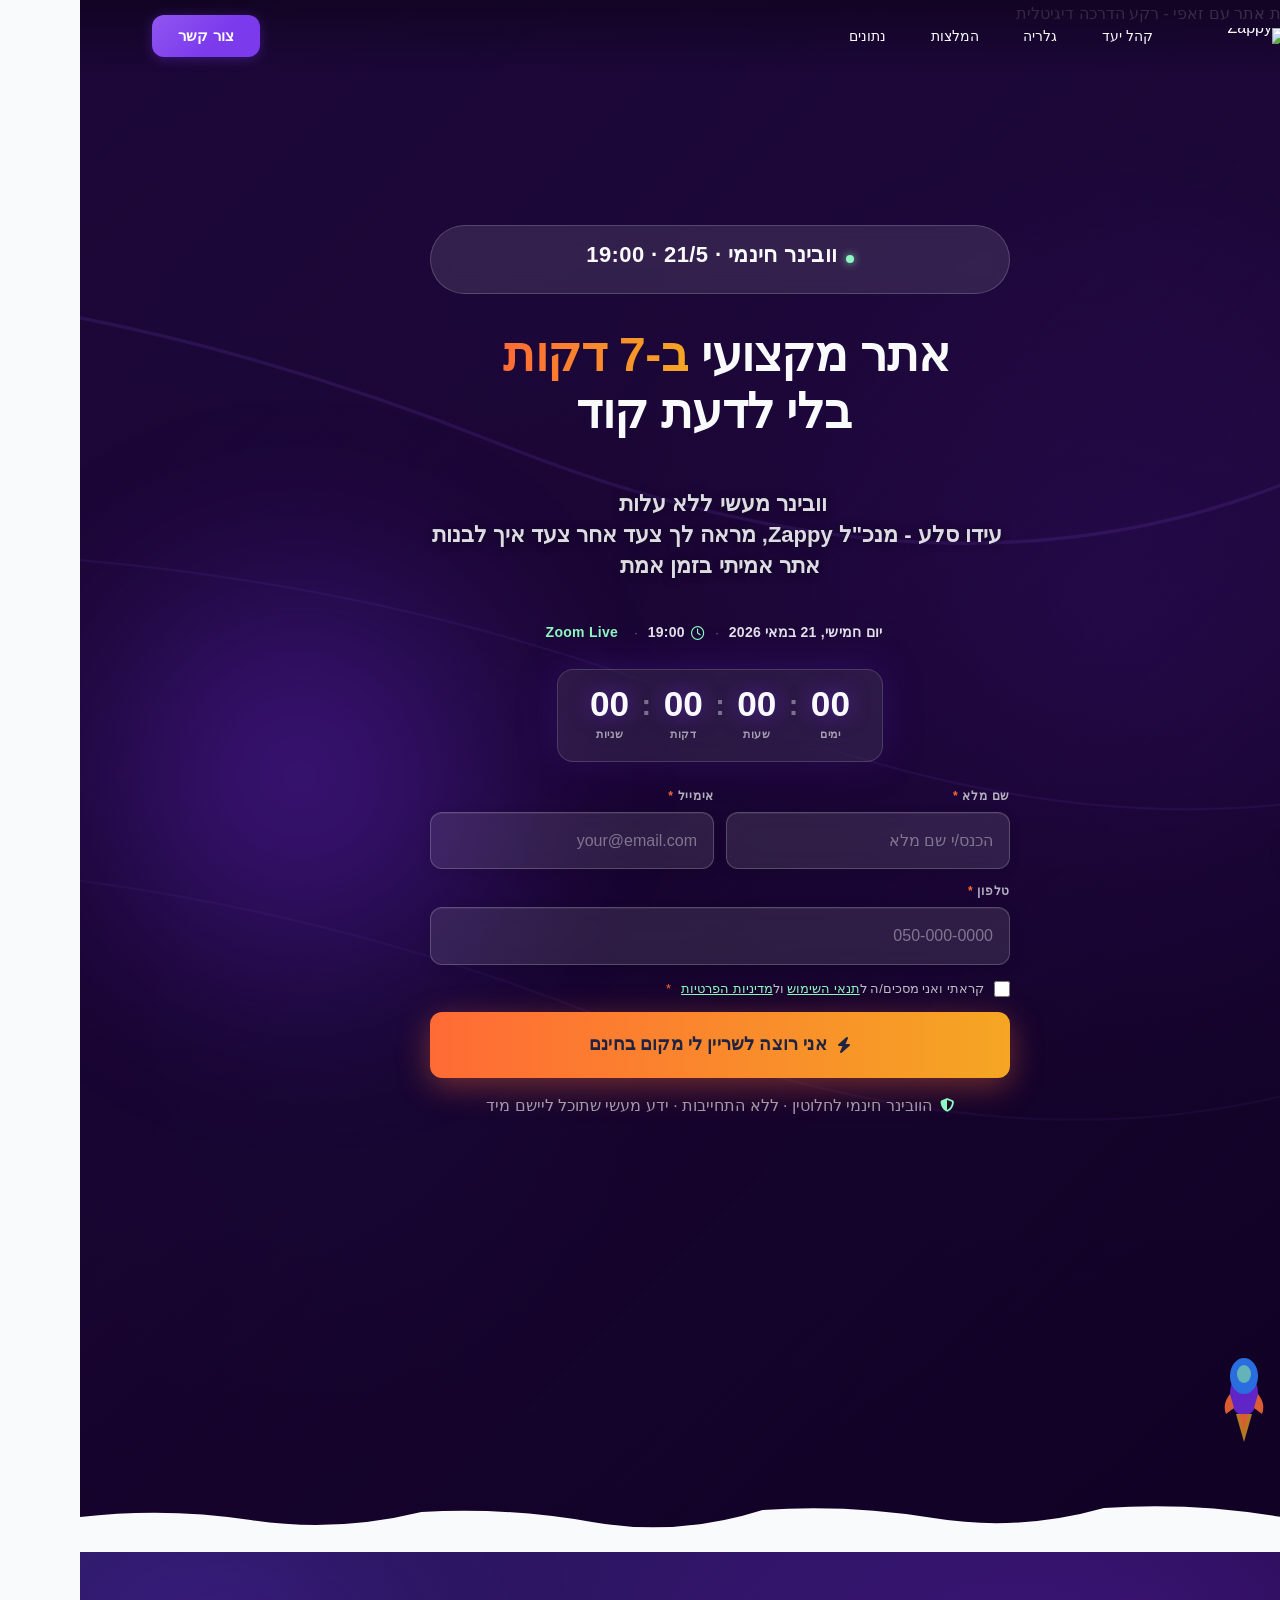
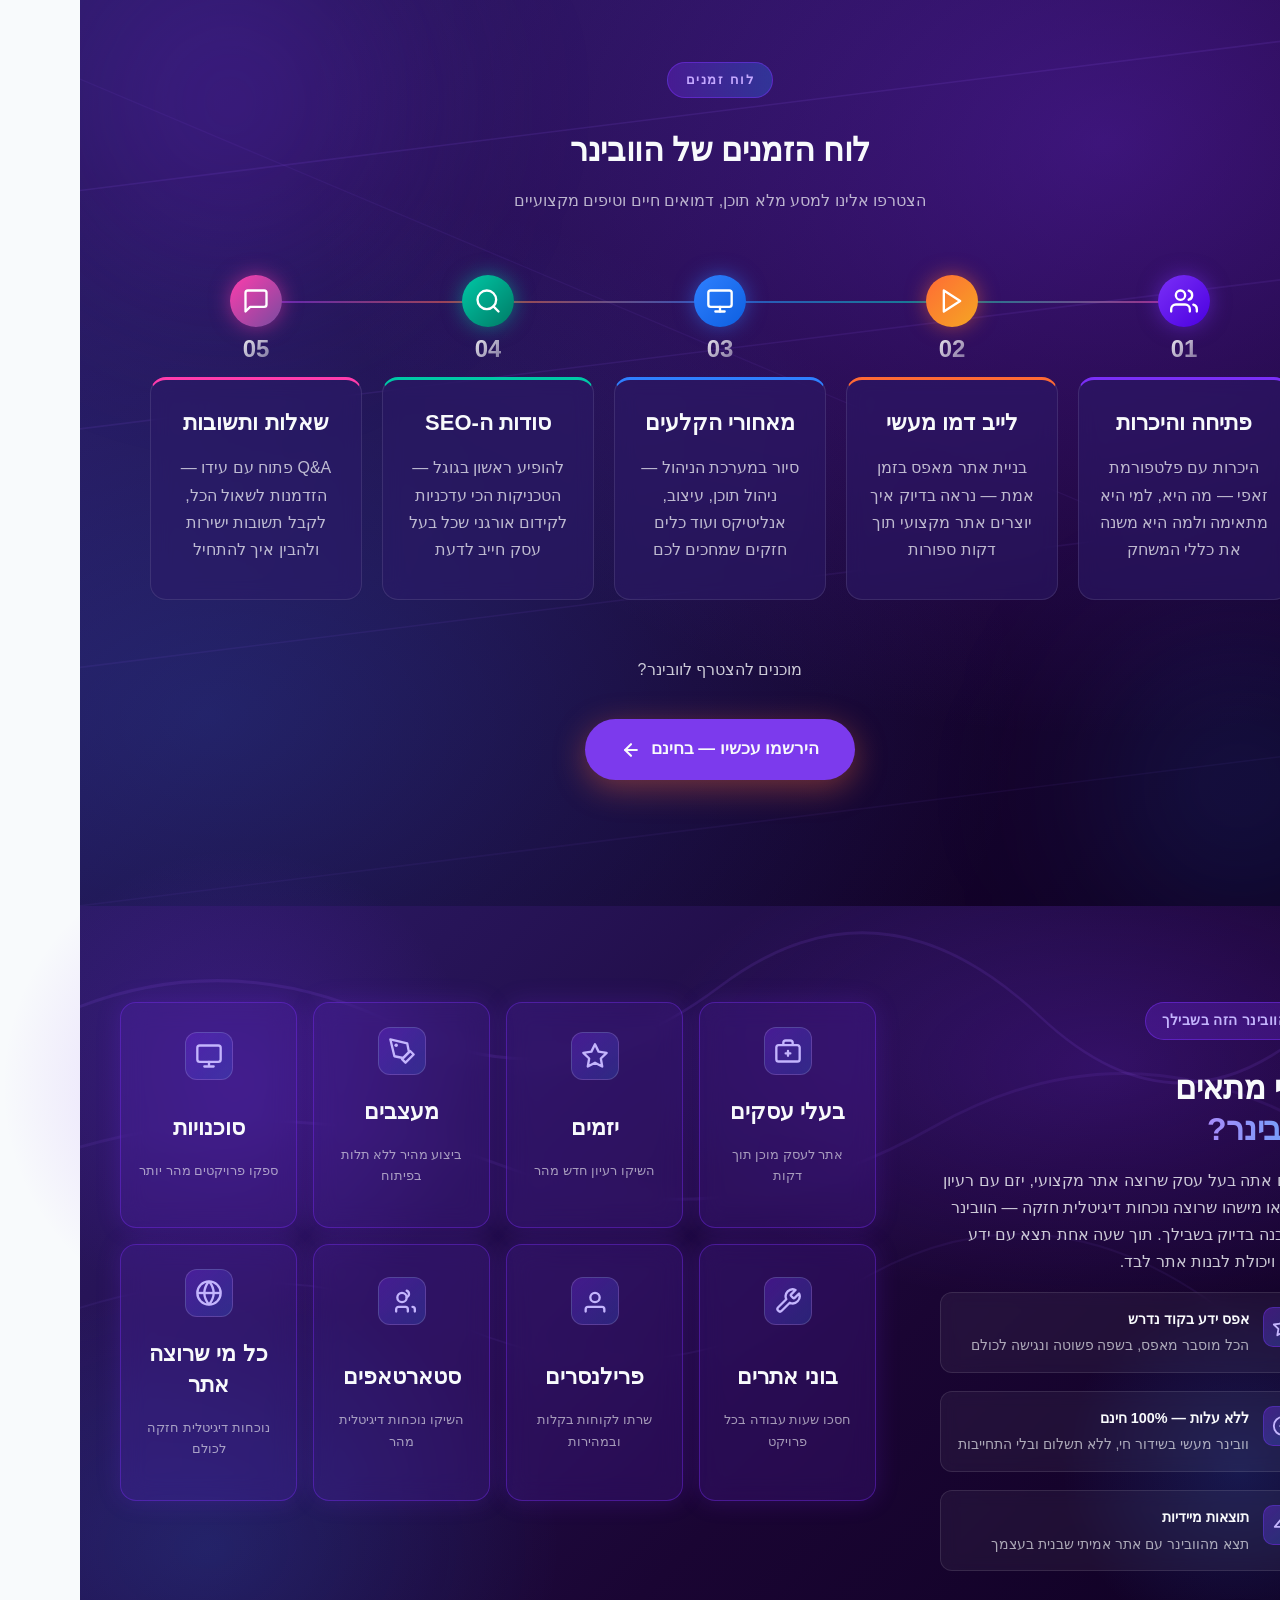
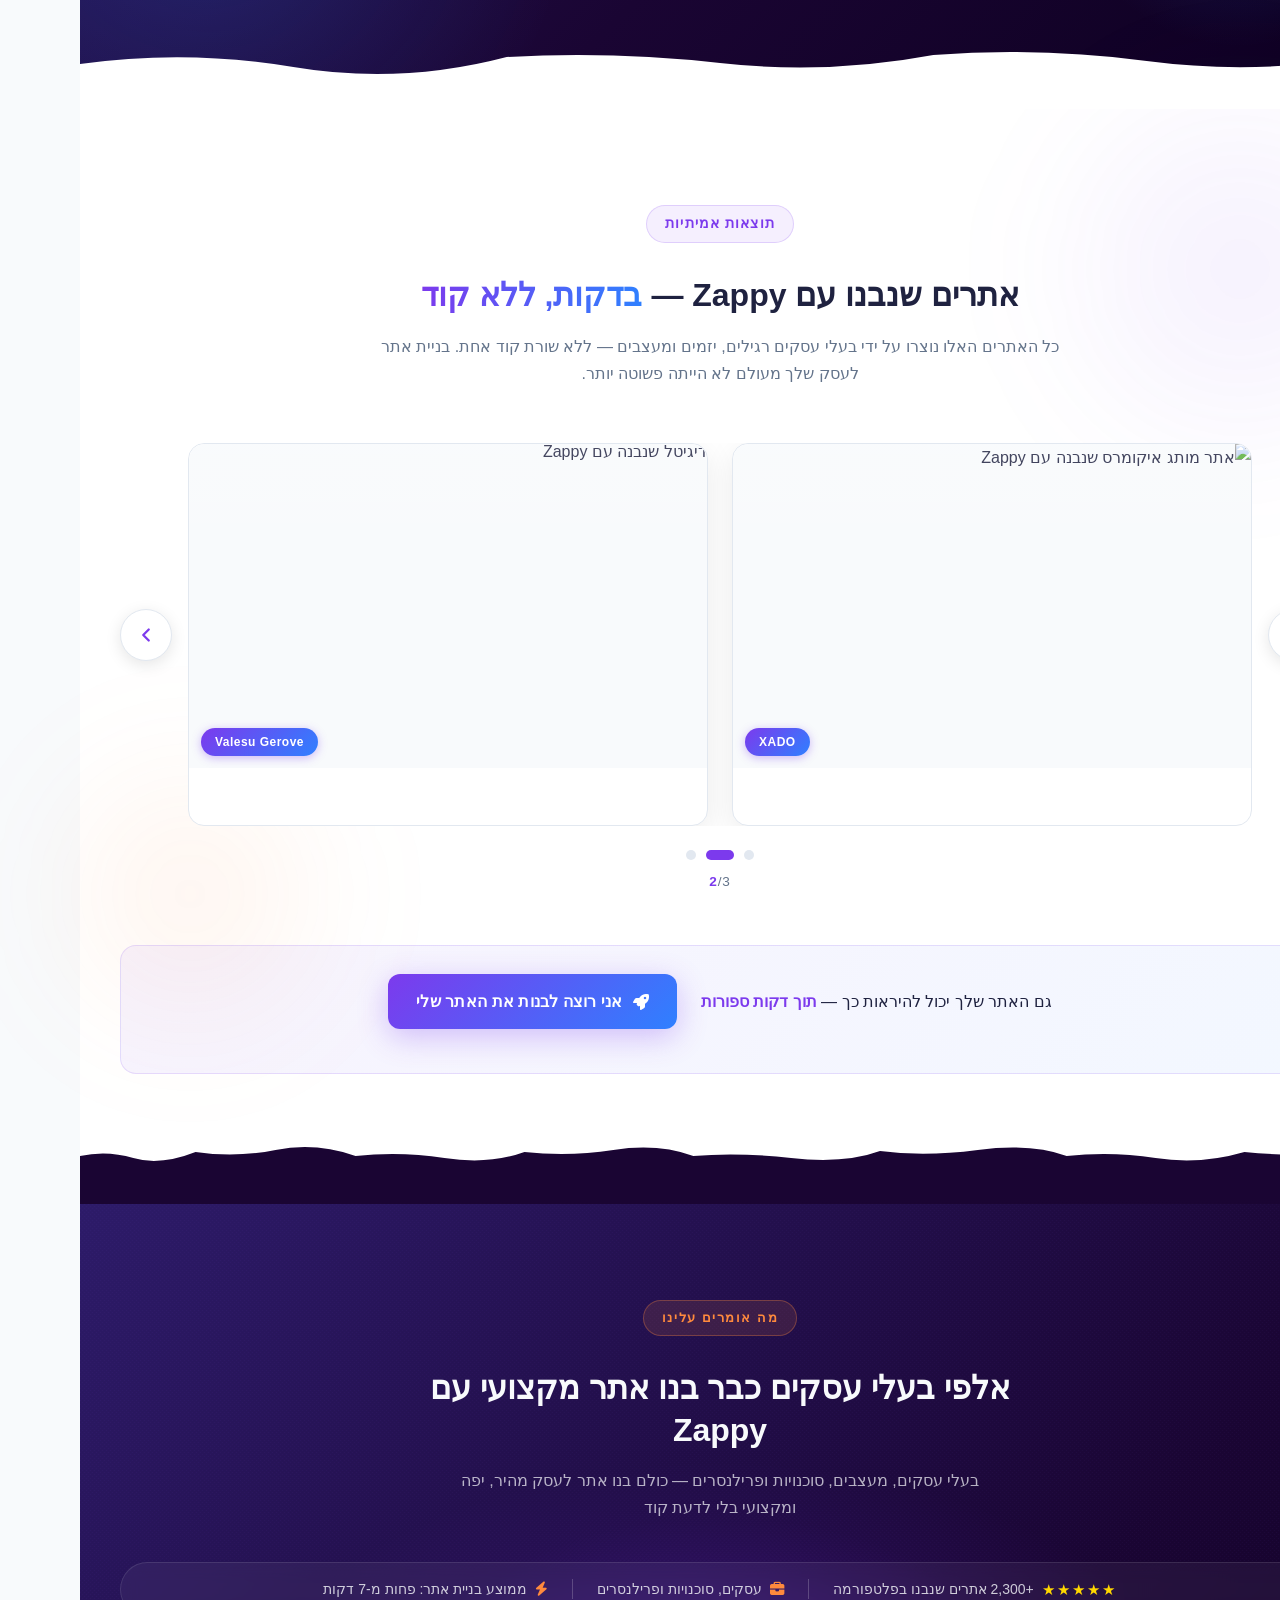
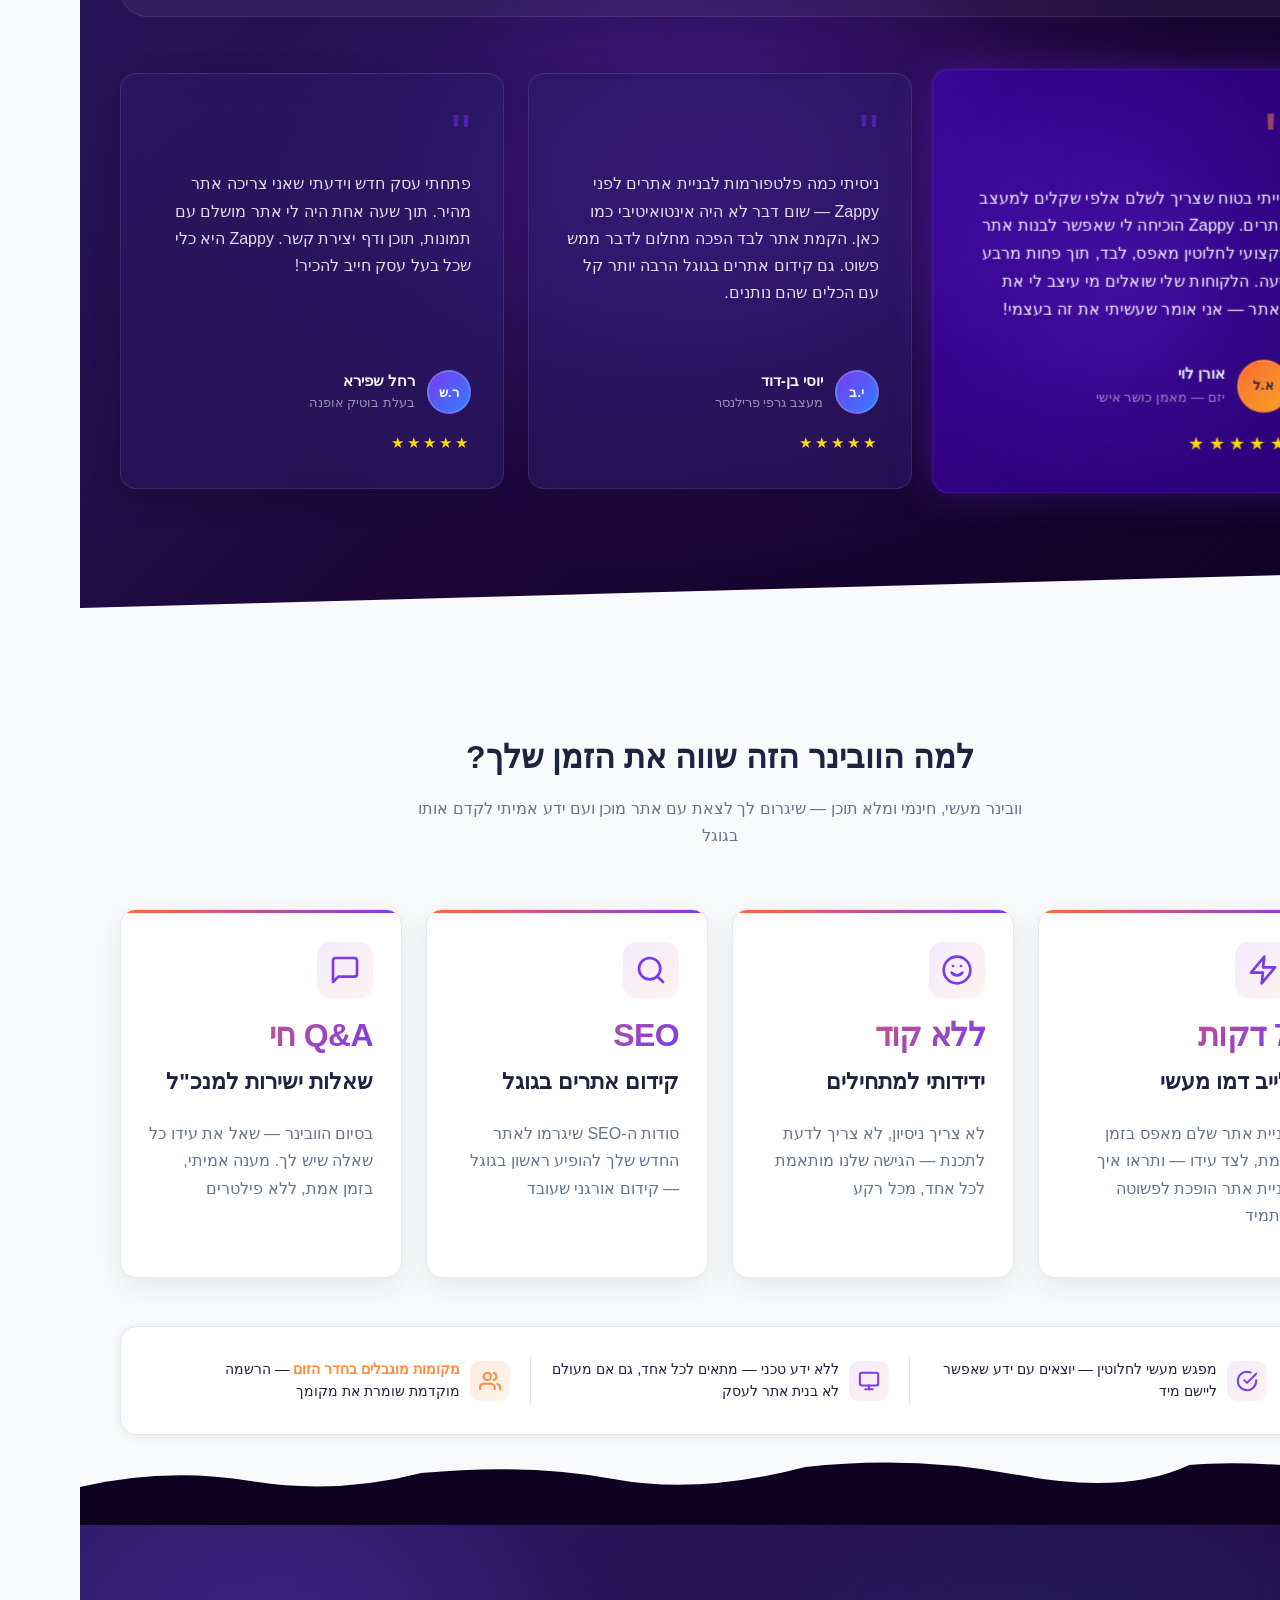
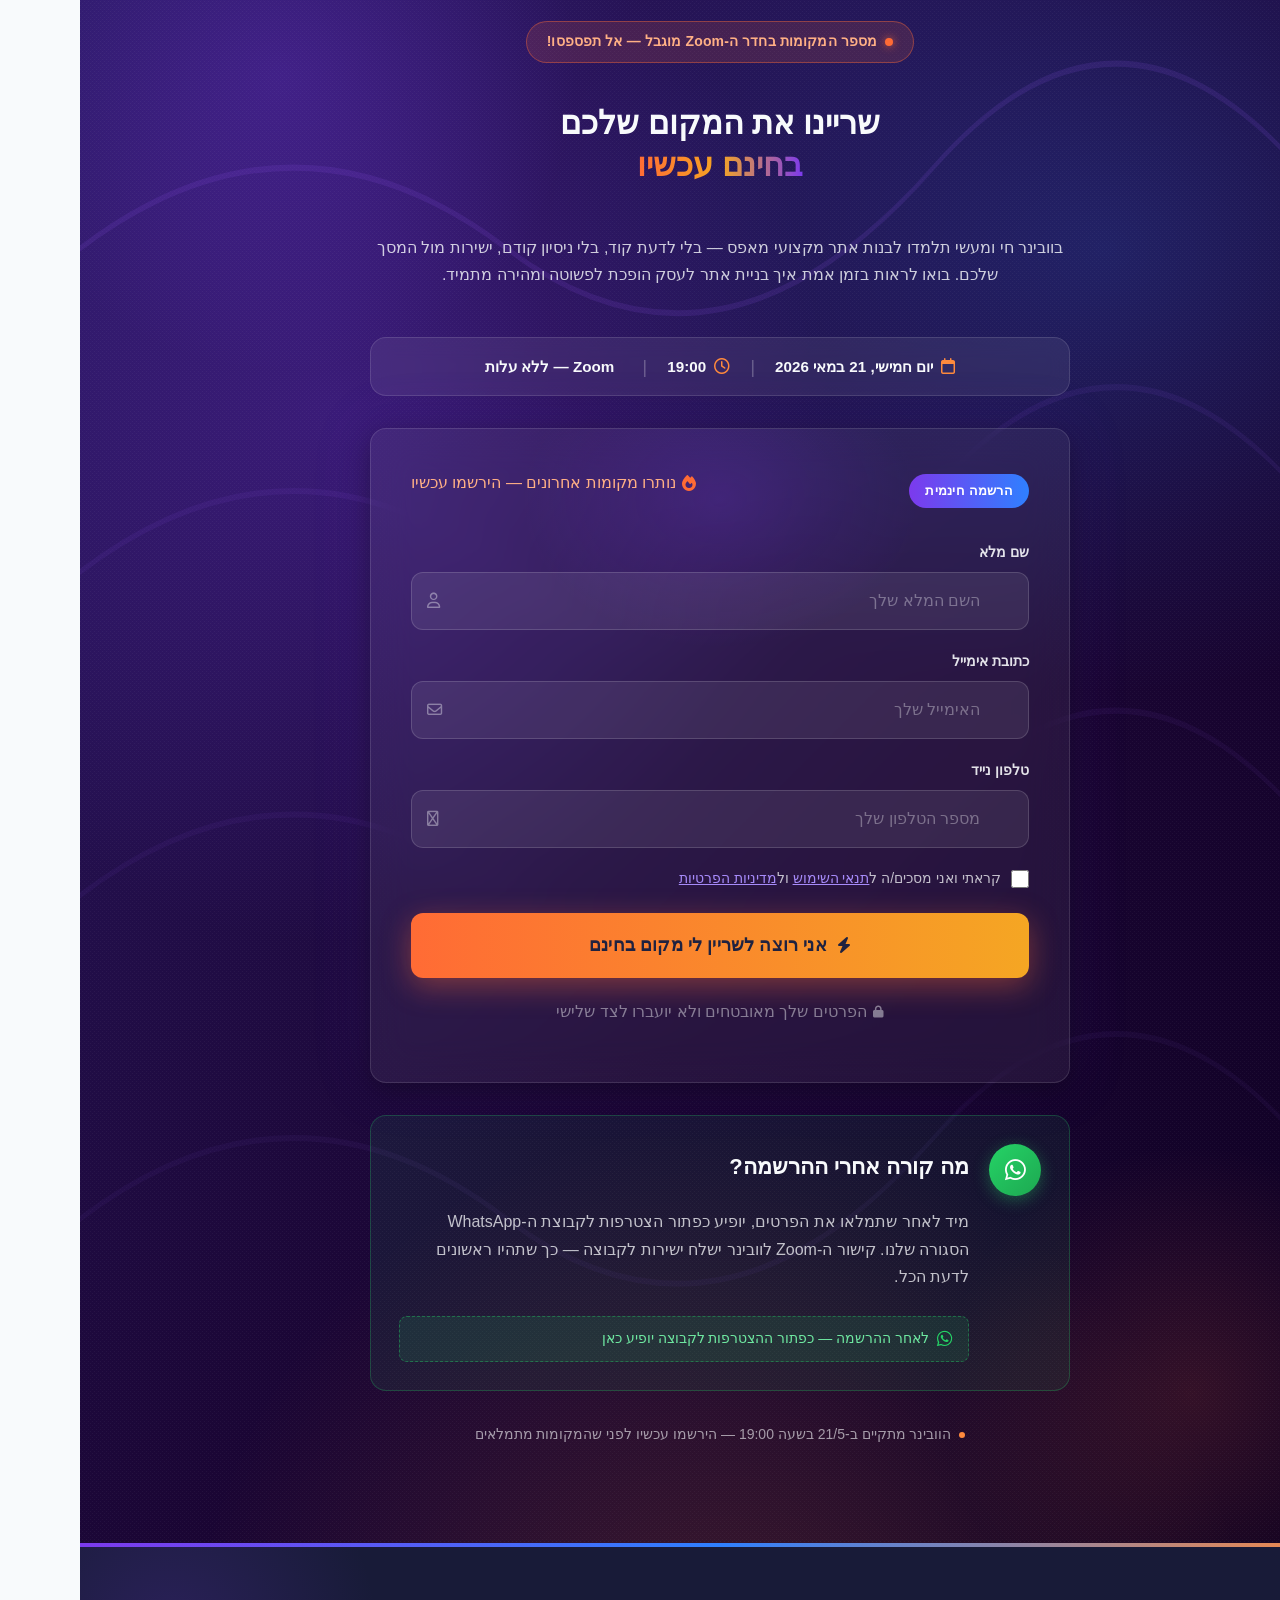
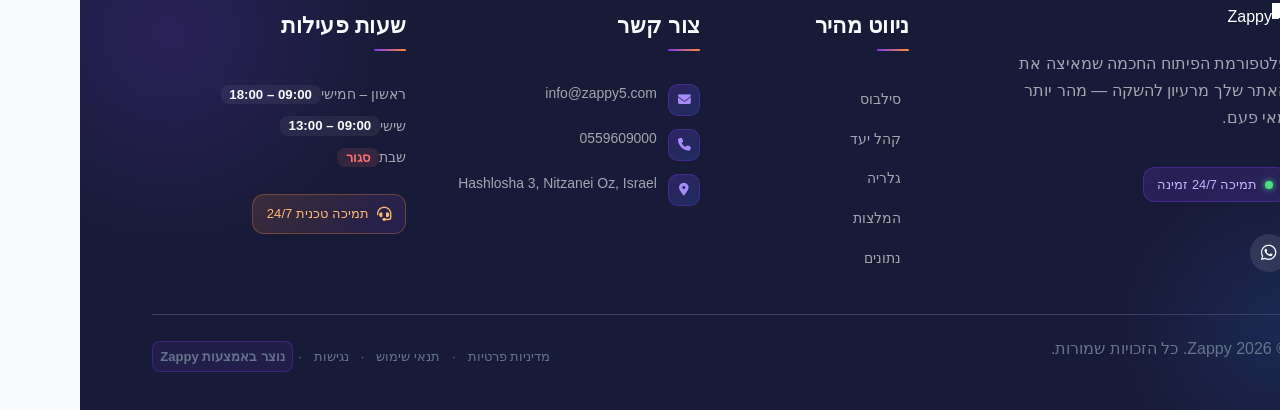
==== index.html @ 2000e66c "Background sync: Progressive GitHub Sync" ====
<!DOCTYPE html>
<html lang="he" dir="rtl">
<head>
    <meta charset="UTF-8">
    <meta name="viewport" content="width=device-width, initial-scale=1.0">
    <meta name="robots" content="index, follow">
    <title>בניית אתר — Zappy</title>
    <meta name="description" content="Zappy (zappy5.com) is an innovative website-building platform led by CEO Ido, who will host a free live webinar on May 21st at 19:00. The brand is energetic, co">
    <meta name="keywords" content="בניית אתר, אתר לעסק, הקמת אתר לבד, קידום אתרים בגוגל, יצרת אתר">
    
    <!-- Favicons -->
    <link rel="icon" type="image/x-icon" href="/assets/favicon.ico">
    <link rel="icon" type="image/png" sizes="16x16" href="/assets/favicon-16x16.png">
    <link rel="icon" type="image/png" sizes="32x32" href="/assets/favicon-32x32.png">
    <link rel="icon" type="image/png" sizes="48x48" href="/assets/favicon-48x48.png">
    <link rel="icon" type="image/png" sizes="192x192" href="/assets/favicon-192x192.png">
    <link rel="icon" type="image/png" sizes="512x512" href="/assets/favicon-512x512.png">
    <link rel="apple-touch-icon" href="/assets/apple-touch-icon.png">
    <!-- Zappy Analytics -->
<script>
(function() {
  'use strict';
  
  // Configuration
  var config = {
    websiteId: '73a7eb59-eac3-43b3-b8a7-0695184a2c8d',
    apiUrl: 'https://api.zappy5.com/api/analytics/track',
    sessionDuration: 30 * 60 * 1000, // 30 minutes
    visitorDuration: 30 * 24 * 60 * 60 * 1000, // 30 days
    trackPageViews: true,
    trackClicks: true,
    trackFormSubmissions: true
  };
  
  // Generate or retrieve persistent visitor ID (30 days)
  function getVisitorId() {
    var visitorKey = 'zappy_visitor_' + config.websiteId;
    var visitor = null;
    
    try {
      visitor = localStorage.getItem(visitorKey);
      if (visitor) {
        var visitorData = JSON.parse(visitor);
        var now = Date.now();
        
        // Check if visitor ID is still valid (30 days)
        if (now - visitorData.created < config.visitorDuration) {
          // Update last seen timestamp
          visitorData.lastSeen = now;
          localStorage.setItem(visitorKey, JSON.stringify(visitorData));
          return visitorData.id;
        }
      }
    } catch (e) {
      console.warn('Zappy Analytics: LocalStorage not available');
    }
    
    // Generate new visitor ID
    var newVisitorId = 'zv_' + Date.now() + '_' + Math.random().toString(36).substr(2, 9);
    
    try {
      localStorage.setItem(visitorKey, JSON.stringify({
        id: newVisitorId,
        created: Date.now(),
        lastSeen: Date.now()
      }));
    } catch (e) {
      // Continue without local storage
    }
    
    return newVisitorId;
  }
  
  // Generate or retrieve session ID (30 minutes)
  function getSessionId() {
    var sessionKey = 'zappy_session_' + config.websiteId;
    var session = null;
    
    try {
      session = sessionStorage.getItem(sessionKey);
      if (session) {
        var sessionData = JSON.parse(session);
        var now = Date.now();
        
        // Check if session is still valid
        if (now - sessionData.timestamp < config.sessionDuration) {
          // Update timestamp
          sessionData.timestamp = now;
          sessionStorage.setItem(sessionKey, JSON.stringify(sessionData));
          return sessionData.id;
        }
      }
    } catch (e) {
      console.warn('Zappy Analytics: SessionStorage not available');
    }
    
    // Generate new session ID
    var newSessionId = 'zs_' + Date.now() + '_' + Math.random().toString(36).substr(2, 9);
    
    try {
      sessionStorage.setItem(sessionKey, JSON.stringify({
        id: newSessionId,
        timestamp: Date.now()
      }));
    } catch (e) {
      // Continue without session storage
    }
    
    return newSessionId;
  }
  
  var visitorId = getVisitorId();
  var sessionId = getSessionId();
  
  // Track an event
  function trackEvent(eventType, data) {
    data = data || {};
    
    var eventData = {
      website_id: config.websiteId,
      event_type: eventType,
      page_path: window.location.pathname,
      referrer: document.referrer || 'direct',
      visitor_id: visitorId,
      session_id: sessionId,
      metadata: data
    };
    
    // Use sendBeacon if available (better for page unload events)
    if (navigator.sendBeacon) {
      var blob = new Blob([JSON.stringify(eventData)], { type: 'application/json' });
      navigator.sendBeacon(config.apiUrl, blob);
    } else {
      // Fallback to fetch
      fetch(config.apiUrl, {
        method: 'POST',
        headers: {
          'Content-Type': 'application/json'
        },
        body: JSON.stringify(eventData),
        keepalive: true
      }).catch(function(error) {
        console.warn('Zappy Analytics: Failed to track event', error);
      });
    }
  }
  
  // Track page view
  if (config.trackPageViews) {
    trackEvent('pageview', {
      title: document.title,
      url: window.location.href
    });
  }
  
  // Track clicks on important elements
  if (config.trackClicks) {
    document.addEventListener('click', function(e) {
      var target = e.target;
      
      // Track button clicks (counted as actions)
      if (target.tagName === 'BUTTON' || target.closest('button')) {
        var button = target.tagName === 'BUTTON' ? target : target.closest('button');
        trackEvent('click', {
          element: 'button',
          text: button.textContent.trim().substring(0, 100),
          id: button.id || null,
          class: button.className || null
        });
      }
      
      // Track link clicks (navigation - not counted as actions)
      else if (target.tagName === 'A' || target.closest('a')) {
        var link = target.tagName === 'A' ? target : target.closest('a');
        trackEvent('navigation', {
          element: 'link',
          text: link.textContent.trim().substring(0, 100),
          href: link.href,
          external: link.hostname !== window.location.hostname
        });
      }
    }, true);
  }
  
  // Track form submissions
  if (config.trackFormSubmissions) {
    document.addEventListener('submit', function(e) {
      var form = e.target;
      
      trackEvent('form_submit', {
        form_id: form.id || null,
        form_name: form.name || null,
        form_action: form.action || null,
        form_method: form.method || 'GET'
      });
    }, true);
  }
  
  // Track time on page (send on page unload)
  var pageLoadTime = Date.now();
  
  window.addEventListener('beforeunload', function() {
    var timeOnPage = Math.floor((Date.now() - pageLoadTime) / 1000); // in seconds
    
    trackEvent('page_unload', {
      time_on_page: timeOnPage,
      page_path: window.location.pathname
    });
  });
  
  // Expose tracking function globally for custom events
  window.zappyAnalytics = {
    track: trackEvent,
    getVisitorId: function() { return visitorId; },
    getSessionId: function() { return sessionId; }
  };
  
})();
</script>
<!-- End Zappy Analytics -->
    <meta property="og:title" content="בניית אתר — Zappy">
    <meta property="og:description" content="Zappy (zappy5.com) is an innovative website-building platform led by CEO Ido, who will host a free live webinar on May 21st at 19:00. The brand is energetic, co">
    <meta name="twitter:card" content="summary_large_image">
    <meta name="twitter:title" content="בניית אתר — Zappy">
    <meta name="twitter:description" content="Zappy (zappy5.com) is an innovative website-building platform led by CEO Ido, who will host a free live webinar on May 21st at 19:00. The brand is energetic, co">
    <script type="application/ld+json">{"@context":"https://schema.org","@graph":[{"@type":"LocalBusiness","@id":"https://zappy.zappy5.app#organization","name":"Zappy","url":"https://zappy.zappy5.app","description":"Zappy (zappy5.com) is an innovative website-building platform led by CEO Ido, who will host a free live webinar on May 21st at 19:00. The brand is energetic, colorful, and empowering — positioning itself as a game-changer that enables anyone to build a professional website from scratch in minutes without coding knowledge. The webinar landing page should feel exciting and urgent, with a countdown timer, limited Zoom spots scarcity element, a registration form, a syllabus section, example websites gallery, and a post-registration WhatsApp group CTA. The tone is friendly, inspiring, accessible, and action-driven.","address":{"@type":"PostalAddress","streetAddress":"Hashlosha 3, Nitzanei Oz, Israel"},"contactPoint":[{"@type":"ContactPoint","contactType":"customer service","email":"info@zappy5.com","telephone":"0559609000"}]},{"@type":"WebSite","@id":"https://zappy.zappy5.app#website","url":"https://zappy.zappy5.app","name":"Zappy","publisher":{"@id":"https://zappy.zappy5.app#organization"}},{"@type":"ContactPage","@id":"https://zappy.zappy5.app#contactpage","url":"https://zappy.zappy5.app","name":"בניית אתר — Zappy","mainEntity":{"@id":"https://zappy.zappy5.app#organization"},"potentialAction":{"@type":"CommunicateAction","target":{"@type":"EntryPoint","urlTemplate":"https://zappy.zappy5.app/api/email/contact-form","actionPlatform":["http/method=POST"],"contentType":"application/json"},"instrument":[{"@type":"PropertyValue","name":"name","propertyID":"text","valueRequired":true,"description":"הכנס/י שם מלא"},{"@type":"PropertyValue","name":"email","propertyID":"email","valueRequired":true,"description":"your@email.com"},{"@type":"PropertyValue","name":"phone","propertyID":"tel","valueRequired":true,"description":"050-000-0000"},{"@type":"PropertyValue","name":"privacy_consent","propertyID":"checkbox","valueRequired":true}]}}]}</script>
    <meta property="og:type" content="website"> <meta property="og:locale" content="he_IL">     <link rel="stylesheet" href="https://cdnjs.cloudflare.com/ajax/libs/font-awesome/6.4.0/css/all.min.css"> <style> .skip-link { position: absolute; top: 0; left: 0; transform: translateY(-200%); padding: 12px 18px; background: var(--bg-dark, #1a1a1a); color: var(--text-light, #fff); font-weight: 600; border-radius: 0 0 8px 0; z-index: 10000; } .skip-link:focus { transform: none; outline: 2px solid var(--ring, #fff); outline-offset: 2px; } :focus-visible { outline: 2px solid var(--ring, currentColor); outline-offset: 3px; } </style> <!-- Favicons --> <link rel="icon" type="image/x-icon" href="/assets/favicon.ico"> <link rel="icon" type="image/png" sizes="16x16" href="/assets/favicon-16x16.png"> <link rel="icon" type="image/png" sizes="32x32" href="/assets/favicon-32x32.png"> <link rel="icon" type="image/png" sizes="48x48" href="/assets/favicon-48x48.png"> <link rel="icon" type="image/png" sizes="192x192" href="/assets/favicon-192x192.png"> <link rel="icon" type="image/png" sizes="512x512" href="/assets/favicon-512x512.png"> <link rel="apple-touch-icon" href="/assets/apple-touch-icon.png"> <!-- Cookie Consent --> <link rel="stylesheet" href="https://cdn.jsdelivr.net/npm/vanilla-cookieconsent@3/dist/cookieconsent.css"> <script src="https://cdn.jsdelivr.net/npm/vanilla-cookieconsent@3/dist/cookieconsent.umd.js"></script> <!-- Mickidum Accessibility Toolbar --> <script src="https://cdn.jsdelivr.net/gh/mickidum/acc_toolbar/acctoolbar/acctoolbar.min.js"></script> <style data-zappy-section-v2-css="true"> /* V2 Regenerated Section CSS */ .home-timeline-section { position: relative; overflow: visible; background-color: #1A0533; background-image: radial-gradient(ellipse at 80% 20%, rgba(123,47,247,0.35) 0%, transparent 55%), radial-gradient(ellipse at 10% 80%, rgba(47,128,255,0.2) 0%, transparent 50%), linear-gradient(135deg, #2D1B69 0%, #1A0533 60%, #0D0020 100%); color: var(--text-light); padding: 80px 16px 80px; direction: rtl; } /* ── Background Decorations ── */ .home-timeline-section__bg-decoration { position: absolute; inset: 0; pointer-events: none; z-index: 0; overflow: hidden; } .home-timeline-section__wave-lines { position: absolute; inset: 0; width: 100%; height: 100%; } .home-timeline-section__glow-blob { position: absolute; border-radius: 50%; filter: blur(80px); pointer-events: none; } .home-timeline-section__glow-blob--right { width: 500px; height: 500px; background: radial-gradient(circle, rgba(123,47,247,0.3) 0%, transparent 70%); top: -100px; inset-inline-end: -100px; } .home-timeline-section__glow-blob--left { width: 400px; height: 400px; background: radial-gradient(circle, rgba(47,128,255,0.2) 0%, transparent 70%); bottom: -80px; inset-inline-start: -80px; } /* ── Container ── */ .home-timeline-section__container { position: relative; z-index: 1; max-width: 1200px; margin: 0 auto; } /* ── Header ── */ .home-timeline-section__header { text-align: center; margin-bottom: 60px; } .home-timeline-section__label { display: inline-block; background: linear-gradient(90deg, rgba(123,47,247,0.3) 0%, rgba(47,128,255,0.3) 100%); border: 1px solid rgba(123,47,247,0.5); color: #C4A8FF; font-size: 0.8rem; font-weight: 700; letter-spacing: 0.12em; text-transform: uppercase; padding: 6px 18px; border-radius: 100px; margin-bottom: 16px; } .home-timeline-section__title { font-family: 'Syne', 'Inter', sans-serif; font-size: 2rem; font-weight: 700; line-height: 1.3; color: var(--text-light); margin: 0 0 16px; letter-spacing: -0.01em; } .home-timeline-section__subtitle { font-size: 1rem; line-height: 1.7; color: rgba(248,250,252,0.7); margin: 0 auto; max-width: 560px; } /* ── Stepper Wrapper ── */ .home-timeline-section__stepper { position: relative; display: grid; grid-template-columns: 1fr; gap: 24px; direction: rtl; } /* Desktop connector line — hidden on mobile */ .home-timeline-section__connector-line { display: none; } /* ── Individual Step ── */ .home-timeline-section__step { display: flex; flex-direction: row; align-items: flex-start; gap: 20px; } .home-timeline-section__step-top { display: flex; flex-direction: column; align-items: center; flex-shrink: 0; gap: 10px; min-width: 80px; } /* ── Icon wrap ── */ .home-timeline-section__icon-wrap { width: 52px; height: 52px; border-radius: 50%; display: flex; align-items: center; justify-content: center; color: #fff; flex-shrink: 0; } .home-timeline-section__icon-wrap--1 { background: linear-gradient(135deg, #7B2FF7 0%, #4A00E0 100%); box-shadow: 0 0 20px rgba(123,47,247,0.5); } .home-timeline-section__icon-wrap--2 { background: linear-gradient(135deg, #FF6B35 0%, #F5A623 100%); box-shadow: 0 0 20px rgba(255,107,53,0.5); } .home-timeline-section__icon-wrap--3 { background: linear-gradient(135deg, #2F80FF 0%, #0D5FE0 100%); box-shadow: 0 0 20px rgba(47,128,255,0.5); } .home-timeline-section__icon-wrap--4 { background: linear-gradient(135deg, #00C9A7 0%, #007A65 100%); box-shadow: 0 0 20px rgba(0,201,167,0.5); } .home-timeline-section__icon-wrap--5 { background: linear-gradient(135deg, #FF3CAC 0%, #784BA0 100%); box-shadow: 0 0 20px rgba(255,60,172,0.5); } /* ── Step Number ── */ .home-timeline-section__step-number { font-family: 'Syne', 'Inter', sans-serif; font-size: 1.5rem; font-weight: 800; line-height: 1; background: linear-gradient(135deg, rgba(255,255,255,0.9) 0%, rgba(255,255,255,0.4) 100%); -webkit-background-clip: text; -webkit-text-fill-color: transparent; background-clip: text; } /* ── Time Badge ── */ .home-timeline-section__time-badge { font-size: 0.7rem; font-weight: 600; color: rgba(248,250,252,0.55); letter-spacing: 0.04em; white-space: nowrap; text-align: center; } /* ── Card ── */ .home-timeline-section__card { background: rgba(45,27,105,0.55); border-radius: 16px; border: 1px solid rgba(255,255,255,0.1); padding: 20px 22px; color: var(--text-light); flex: 1; backdrop-filter: blur(10px); transition: transform 0.25s ease, box-shadow 0.25s ease, border-color 0.25s ease; } .home-timeline-section__card:hover { transform: translateY(-4px); box-shadow: 0 12px 40px rgba(123,47,247,0.3); border-color: rgba(123,47,247,0.4); } .home-timeline-section__step--1 .home-timeline-section__card { border-top: 3px solid #7B2FF7; } .home-timeline-section__step--2 .home-timeline-section__card { border-top: 3px solid #FF6B35; } .home-timeline-section__step--3 .home-timeline-section__card { border-top: 3px solid #2F80FF; } .home-timeline-section__step--4 .home-timeline-section__card { border-top: 3px solid #00C9A7; } .home-timeline-section__step--5 .home-timeline-section__card { border-top: 3px solid #FF3CAC; } .home-timeline-section__card-title { font-family: 'Syne', 'Inter', sans-serif; font-size: 1.375rem; font-weight: 700; line-height: 1.4; color: var(--text-light); margin: 0 0 10px; text-align: right; } .home-timeline-section__card-desc { font-size: 1rem; line-height: 1.7; color: rgba(248,250,252,0.72); margin: 0; text-align: right; } /* ── CTA Block ── */ .home-timeline-section__cta-wrap { text-align: center; margin-top: 56px; display: flex; flex-direction: column; align-items: center; gap: 20px; } .home-timeline-section__cta-label { font-size: 1rem; line-height: 1.7; color: rgba(248,250,252,0.8); margin: 0; } .home-timeline-section__cta-btn { display: inline-flex; align-items: center; gap: 10px; background: linear-gradient(90deg, #FF6B35 0%, #F5A623 100%); color: #fff; font-size: 1.05rem; font-weight: 700; padding: 16px 36px; border-radius: 100px; border: none; text-decoration: none; cursor: pointer; box-shadow: 0 8px 32px rgba(255,107,53,0.4); transition: transform 0.2s ease, box-shadow 0.2s ease, filter 0.2s ease; direction: rtl; } .home-timeline-section__cta-btn:hover { transform: translateY(-3px) scale(1.03); box-shadow: 0 14px 44px rgba(255,107,53,0.55); filter: brightness(1.05); } /* ═══════════════════════════════════════════ DESKTOP LAYOUT — Horizontal Stepper ═══════════════════════════════════════════ */ @media (min-width: 768px) { .home-timeline-section { padding: 100px 40px 100px; } .home-timeline-section__title { font-size: 2.5rem; } .home-timeline-section__stepper { grid-template-columns: repeat(5, 1fr); gap: 0; align-items: start; } /* Connector line across all steps */ .home-timeline-section__connector-line { display: block; position: absolute; top: 26px; inset-inline-start: calc(10%); inset-inline-end: calc(10%); height: 2px; background: linear-gradient(to left, rgba(255,60,172,0.6), rgba(0,201,167,0.6), rgba(47,128,255,0.6), rgba(255,107,53,0.6), rgba(123,47,247,0.6)); z-index: 0; } /* Each step becomes a vertical column */ .home-timeline-section__step { flex-direction: column; align-items: center; gap: 16px; padding: 0 10px; position: relative; z-index: 1; } .home-timeline-section__step-top { align-items: center; width: 100%; } .home-timeline-section__card { text-align: center; padding: 20px 16px; } .home-timeline-section__card-title { text-align: center; font-size: 1.1rem; } .home-timeline-section__card-desc { text-align: center; font-size: 0.9rem; } .home-timeline-section__time-badge { font-size: 0.68rem; } } @media (min-width: 1024px) { .home-timeline-section { padding: 110px 60px 110px; } .home-timeline-section__card-title { font-size: 1.2rem; } .home-timeline-section__card-desc { font-size: 0.95rem; } } /* ═══════════════════════════════════════════ MOBILE OVERRIDES ═══════════════════════════════════════════ */ @media (max-width: 767px) { .home-timeline-section { padding: 60px 16px 60px; } .home-timeline-section__header { margin-bottom: 40px; } .home-timeline-section__stepper { grid-template-columns: 1fr !important; } .home-timeline-section__step { flex-direction: row; align-items: flex-start; } .home-timeline-section__step-top { min-width: 70px; } .home-timeline-section__icon-wrap { width: 44px; height: 44px; } .home-timeline-section__card { padding: 16px; } .home-timeline-section__card-title { font-size: 1.1rem; } .home-timeline-section__cta-btn { font-size: 0.95rem; padding: 14px 28px; } } </style> 
<style data-zappy-section-v2-css="true">
/* V2 Regenerated Section CSS */
.home-zgal-section {
  position: relative;
  background-color: #1F2240;
  background-image:
    radial-gradient(ellipse 80% 60% at 50% 0%, rgba(123,47,247,0.18) 0%, transparent 65%),
    radial-gradient(ellipse 50% 40% at 90% 80%, rgba(47,128,255,0.12) 0%, transparent 60%),
    linear-gradient(160deg, #2D1B69 0%, #1F2240 50%, #0D0020 100%);
  color: var(--text-light);
  padding: 100px 16px 80px;
  overflow: hidden;
  direction: rtl;
}

.home-zgal-section .zgal-bg-waves {
  position: absolute;
  top: 0;
  left: 0;
  width: 100%;
  height: 100%;
  pointer-events: none;
  z-index: 0;
  aria-hidden: true;
}

.home-zgal-section .zgal-container {
  max-width: 1200px;
  margin: 0 auto;
  position: relative;
  z-index: 1;
}

/* ── Header ── */
.home-zgal-section .zgal-header {
  text-align: center;
  margin-bottom: 48px;
}

.home-zgal-section .zgal-eyebrow {
  display: inline-block;
  font-family: 'Heebo', sans-serif;
  font-size: 0.8rem;
  font-weight: 700;
  letter-spacing: 0.12em;
  text-transform: uppercase;
  color: var(--accent);
  background: rgba(255,138,61,0.12);
  border: 1px solid rgba(255,138,61,0.3);
  border-radius: 100px;
  padding: 6px 18px;
  margin-bottom: 16px;
}

.home-zgal-section .zgal-title {
  font-family: 'Syne', 'Heebo', sans-serif;
  font-size: 2rem;
  font-weight: 700;
  line-height: 1.3;
  color: var(--text-light);
  margin: 0 0 14px;
  letter-spacing: -0.01em;
}

.home-zgal-section .zgal-subtitle {
  font-family: 'Heebo', sans-serif;
  font-size: 1rem;
  line-height: 1.7;
  color: rgba(248,250,252,0.7);
  margin: 0;
  max-width: 520px;
  margin-inline-start: auto;
  margin-inline-end: auto;
}

/* ── Carousel Wrapper ── */
.home-zgal-section .zgal-carousel-wrapper {
  position: relative;
  display: flex;
  align-items: center;
  gap: 0;
}

/* ── Track ── */
.home-zgal-section .zgal-track {
  flex: 1;
  position: relative;
  min-height: 520px;
  overflow: hidden;
}

/* ── Slides ── */
.home-zgal-section .zgal-slide {
  position: absolute;
  top: 0;
  left: 0;
  width: 100%;
  opacity: 0;
  pointer-events: none;
  transform: translateX(60px);
  transition: opacity 0.55s cubic-bezier(0.4,0,0.2,1), transform 0.55s cubic-bezier(0.4,0,0.2,1);
  will-change: opacity, transform;
}

.home-zgal-section .zgal-slide.zgal-slide-active {
  opacity: 1;
  pointer-events: auto;
  transform: translateX(0);
  position: relative;
}

.home-zgal-section .zgal-slide.zgal-slide-prev {
  opacity: 0;
  transform: translateX(60px);
}

.home-zgal-section .zgal-slide.zgal-slide-next {
  opacity: 0;
  transform: translateX(-60px);
}

.home-zgal-section .zgal-slide-inner {
  display: flex;
  flex-direction: column;
  align-items: center;
  gap: 0;
}

/* ── Image Frame ── */
.home-zgal-section .zgal-image-frame {
  position: relative;
  width: 100%;
  max-width: 860px;
  margin: 0 auto;
  border-radius: 20px;
  overflow: hidden;
  box-shadow: 0 24px 80px rgba(0,0,0,0.45), 0 0 0 1px rgba(255,255,255,0.08);
  background: rgba(45,27,105,0.5);
}

.home-zgal-section .zgal-img {
  width: 100%;
  height: 420px;
  object-fit: cover;
  display: block;
  transition: transform 0.5s ease;
}

.home-zgal-section .zgal-image-frame:hover .zgal-img {
  transform: scale(1.03);
}

/* Category Badge */
.home-zgal-section .zgal-category-badge {
  position: absolute;
  top: 18px;
  inset-inline-start: 18px;
  z-index: 3;
  font-family: 'Heebo', sans-serif;
  font-size: 0.78rem;
  font-weight: 700;
  letter-spacing: 0.06em;
  color: #fff;
  background: linear-gradient(90deg, #7C3AED 0%, #2F80FF 100%);
  border-radius: 100px;
  padding: 5px 14px;
  box-shadow: 0 4px 16px rgba(124,58,237,0.4);
}

/* Image Overlay on Hover */
.home-zgal-section .zgal-image-overlay {
  position: absolute;
  inset: 0;
  background: linear-gradient(to top, rgba(15,0,40,0.75) 0%, transparent 55%);
  display: flex;
  align-items: flex-end;
  justify-content: center;
  padding-bottom: 28px;
  opacity: 0;
  transition: opacity 0.35s ease;
  z-index: 2;
}

.home-zgal-section .zgal-image-frame:hover .zgal-image-overlay {
  opacity: 1;
}

.home-zgal-section .zgal-view-btn {
  display: inline-block;
  font-family: 'Heebo', sans-serif;
  font-size: 0.9rem;
  font-weight: 700;
  color: #fff;
  text-decoration: none;
  background: linear-gradient(90deg, #FF6B35 0%, #F5A623 100%);
  border-radius: 100px;
  padding: 11px 28px;
  box-shadow: 0 8px 28px rgba(255,107,53,0.45);
  transition: transform 0.2s ease, box-shadow 0.2s ease;
}

.home-zgal-section .zgal-view-btn:hover {
  transform: translateY(-2px);
  box-shadow: 0 12px 36px rgba(255,107,53,0.55);
}

/* ── Slide Info ── */
.home-zgal-section .zgal-slide-info {
  text-align: center;
  padding: 28px 24px 12px;
  max-width: 600px;
  margin: 0 auto;
}

.home-zgal-section .zgal-slide-title {
  font-family: 'Syne', 'Heebo', sans-serif;
  font-size: 1.375rem;
  font-weight: 700;
  line-height: 1.4;
  color: var(--text-light);
  margin: 0 0 10px;
}

.home-zgal-section .zgal-slide-desc {
  font-family: 'Heebo', sans-serif;
  font-size: 1rem;
  line-height: 1.7;
  color: rgba(248,250,252,0.72);
  margin: 0 0 18px;
}

.home-zgal-section .zgal-cta-link {
  display: inline-block;
  font-family: 'Heebo', sans-serif;
  font-size: 0.9rem;
  font-weight: 600;
  color: var(--accent);
  text-decoration: none;
  border-bottom: 1.5px solid rgba(255,138,61,0.4);
  padding-bottom: 2px;
  transition: color 0.2s, border-color 0.2s;
}

.home-zgal-section .zgal-cta-link:hover {
  color: #F5A623;
  border-color: #F5A623;
}

/* ── Nav Buttons ── */
.home-zgal-section .zgal-nav {
  flex-shrink: 0;
  width: 52px;
  height: 52px;
  border-radius: 50%;
  border: 1.5px solid rgba(255,255,255,0.18);
  background: rgba(45,27,105,0.55);
  backdrop-filter: blur(10px);
  color: var(--text-light);
  display: flex;
  align-items: center;
  justify-content: center;
  cursor: pointer;
  transition: background 0.25s, border-color 0.25s, transform 0.2s;
  z-index: 5;
  position: relative;
}

.home-zgal-section .zgal-nav:hover {
  background: rgba(124,58,237,0.5);
  border-color: rgba(124,58,237,0.6);
  transform: scale(1.08);
}

.home-zgal-section .zgal-nav svg {
  width: 20px;
  height: 20px;
}

.home-zgal-section .zgal-nav-prev {
  margin-inline-start: 0;
  margin-inline-end: 16px;
}

.home-zgal-section .zgal-nav-next {
  margin-inline-start: 16px;
  margin-inline-end: 0;
}

/* ── Dots ── */
.home-zgal-section .zgal-dots {
  display: flex;
  justify-content: center;
  gap: 10px;
  margin-top: 28px;
}

.home-zgal-section .zgal-dot {
  width: 10px;
  height: 10px;
  border-radius: 50%;
  border: none;
  background: rgba(255,255,255,0.2);
  cursor: pointer;
  transition: background 0.3s, transform 0.3s, width 0.3s;
  padding: 0;
}

.home-zgal-section .zgal-dot.zgal-dot-active {
  background: linear-gradient(90deg, #FF6B35, #F5A623);
  width: 28px;
  border-radius: 100px;
  transform: none;
}

.home-zgal-section .zgal-dot:hover:not(.zgal-dot-active) {
  background: rgba(255,255,255,0.45);
}

/* ── Counter ── */
.home-zgal-section .zgal-counter {
  text-align: center;
  font-family: 'Heebo', sans-serif;
  font-size: 0.85rem;
  color: rgba(248,250,252,0.45);
  margin-top: 12px;
  letter-spacing: 0.06em;
}

.home-zgal-section .zgal-counter #zgalCurrent {
  color: var(--text-light);
  font-weight: 700;
}

.home-zgal-section .zgal-counter-sep {
  margin: 0 4px;
}

/* ── Bottom CTA ── */
.home-zgal-section .zgal-bottom-cta {
  text-align: center;
  margin-top: 52px;
}

.home-zgal-section .zgal-main-cta {
  display: inline-flex;
  align-items: center;
  gap: 8px;
  font-family: 'Heebo', sans-serif;
  font-size: 1rem;
  font-weight: 700;
  color: #fff;
  text-decoration: none;
  background: linear-gradient(90deg, #FF6B35 0%, #F5A623 100%);
  border-radius: 10px;
  padding: 16px 36px;
  border: none;
  box-shadow: 0 8px 32px rgba(255,107,53,0.4);
  transition: transform 0.25s ease, box-shadow 0.25s ease;
  cursor: pointer;
}

.home-zgal-section .zgal-main-cta:hover {
  transform: translateY(-3px);
  box-shadow: 0 14px 44px rgba(255,107,53,0.55);
}

/* ── Responsive ── */
@media (max-width: 768px) {
  .home-zgal-section {
    padding: 100px 12px 60px;
  }

  .home-zgal-section .zgal-title {
    font-size: 1.6rem;
  }

  .home-zgal-section .zgal-carousel-wrapper {
    gap: 0;
  }

  .home-zgal-section .zgal-nav {
    width: 40px;
    height: 40px;
  }

  .home-zgal-section .zgal-nav svg {
    width: 16px;
    height: 16px;
  }

  .home-zgal-section .zgal-nav-prev {
    margin-inline-end: 8px;
  }

  .home-zgal-section .zgal-nav-next {
    margin-inline-start: 8px;
  }

  .home-zgal-section .zgal-img {
    height: 240px;
  }

  .home-zgal-section .zgal-track {
    min-height: 380px;
  }

  .home-zgal-section .zgal-slide-info {
    padding: 20px 8px 8px;
  }

  .home-zgal-section .zgal-slide-title {
    font-size: 1.1rem;
  }

  .home-zgal-section .zgal-bottom-cta {
    margin-top: 36px;
  }

  .home-zgal-section .zgal-main-cta {
    padding: 14px 24px;
    font-size: 0.95rem;
  }
}

@media (min-width: 769px) {
  .home-zgal-section {
    padding: 120px 40px 100px;
  }

  .home-zgal-section .zgal-title {
    font-size: 2.4rem;
  }

  .home-zgal-section .zgal-img {
    height: 460px;
  }

  .home-zgal-section .zgal-track {
    min-height: 580px;
  }
}
</style>
    <link rel="stylesheet" href="/styles.css">

    <style id="zappy-dropdown-submenu-styles">
      /* ========== DESKTOP DROPDOWN SUBMENU STYLES ========== */
      /* Base styles for dropdown submenus - parent must be positioned */
      .nav-menu li:has(.sub-menu), nav li:has(.sub-menu), .navbar li:has(.sub-menu), #navMenu li:has(.sub-menu) { position: relative; }
      /* Submenu base - hidden by default */
      .nav-menu .sub-menu, nav .sub-menu, .navbar .sub-menu, #navMenu .sub-menu { display: block !important; position: absolute !important; top: 100%; left: 0; min-width: 220px; background: white; border-radius: 8px; box-shadow: 0 8px 25px rgba(0,0,0,0.15); padding: 8px 0; opacity: 0; visibility: hidden; transform: translateY(10px); transition: all 0.3s ease; z-index: 1000; list-style: none; pointer-events: none; }
      /* CRITICAL: Desktop hover styles to show dropdown */
      .nav-menu li:hover > .sub-menu, nav li:hover > .sub-menu, .navbar li:hover > .sub-menu, #navMenu li:hover > .sub-menu { opacity: 1 !important; visibility: visible !important; transform: translateY(0) !important; pointer-events: auto !important; }
      /* Submenu item styling */
      .sub-menu li { list-style: none; margin: 0; padding: 0; }
      .sub-menu a { display: block !important; padding: 10px 16px !important; color: var(--text-dark, #333) !important; font-weight: 500; text-decoration: none; white-space: nowrap; transition: background-color 0.2s; }
      .sub-menu .zappy-nav-child > a { padding-left: 28px !important; font-size: 0.9em !important; opacity: 0.85 !important; }
      [dir="rtl"] .sub-menu .zappy-nav-child > a, html[lang="he"] .sub-menu .zappy-nav-child > a, html[lang="ar"] .sub-menu .zappy-nav-child > a { padding-left: 10px !important; padding-right: 28px !important; }
      .sub-menu .zappy-nav-parent > a { font-weight: 600 !important; }
      .sub-menu a:hover { background-color: #f5f5f5; }
      /* RTL (Hebrew/Arabic) dropdown positioning */
      [dir="rtl"] .nav-menu .sub-menu, [dir="rtl"] nav .sub-menu, [dir="rtl"] .navbar .sub-menu, html[lang="he"] .nav-menu .sub-menu, html[lang="he"] nav .sub-menu, html[lang="he"] .navbar .sub-menu, html[lang="ar"] .nav-menu .sub-menu, html[lang="ar"] nav .sub-menu, html[lang="ar"] .navbar .sub-menu { left: auto !important; right: 0 !important; }
      /* Hide empty dropdown menus (exclude catalog sub-menus that use <a> children instead of <li>) */
      .sub-menu:empty, .sub-menu:not(:has(li:not(.zappy-hidden-menu-item))):not(:has(> a)), .sub-menu:not(:has(li)):not(:has(> a)) { display: none !important; opacity: 0 !important; visibility: hidden !important; pointer-events: none !important; }
      /* Desktop: show submenu on Menu Group hover */
      li:has(.menu-group-title):hover > .sub-menu { opacity: 1 !important; visibility: visible !important; transform: translateY(0) !important; pointer-events: auto !important; }
      /* Menu Group title styling */
      .nav-menu > li > .menu-group-title, #navMenu > li > .menu-group-title { display: inline-block; padding: 0.5rem 1rem; cursor: default; user-select: none; }
      
      /* ========== MOBILE SUBMENU STYLES ========== */
      @media (max-width: 768px) {
        .nav-menu .sub-menu, nav .sub-menu, .navbar .sub-menu, #navMenu .sub-menu { position: static !important; transform: none !important; box-shadow: none !important; background: transparent !important; max-height: 0; overflow: hidden; opacity: 0; visibility: hidden; transition: max-height 0.3s ease, opacity 0.3s ease; padding: 0 !important; border-radius: 0 !important; }
        .navbar .sub-menu.mobile-expanded, .nav-menu .sub-menu.mobile-expanded, #navMenu .sub-menu.mobile-expanded { max-height: none !important; overflow-y: visible !important; opacity: 1 !important; visibility: visible !important; padding: 8px 0 8px 16px !important; }
        [dir="rtl"] .sub-menu.mobile-expanded, html[lang="he"] .sub-menu.mobile-expanded { padding: 8px 16px 8px 0 !important; }
        /* Disable hover behavior on mobile */
        .nav-menu li:hover > .sub-menu, nav li:hover > .sub-menu, .navbar li:hover > .sub-menu, #navMenu li:hover > .sub-menu { opacity: 0; visibility: hidden; pointer-events: none; }
        .nav-menu li > .sub-menu.mobile-expanded, nav li > .sub-menu.mobile-expanded, .navbar li > .sub-menu.mobile-expanded, #navMenu li > .sub-menu.mobile-expanded { opacity: 1 !important; visibility: visible !important; pointer-events: auto !important; }
        .nav-menu li:has(.sub-menu), nav li:has(.sub-menu), .navbar li:has(.sub-menu), #navMenu li:has(.sub-menu) { display: flex !important; flex-wrap: wrap !important; align-items: center !important; position: relative !important; min-height: 44px !important; }
        .nav-menu li:has(.sub-menu) > a, nav li:has(.sub-menu) > a, .navbar li:has(.sub-menu) > a, #navMenu li:has(.sub-menu) > a { flex: 1 !important; min-width: 0 !important; }
        .nav-menu li:has(.sub-menu) > .menu-group-title, nav li:has(.sub-menu) > .menu-group-title, .navbar li:has(.sub-menu) > .menu-group-title, #navMenu li:has(.sub-menu) > .menu-group-title { flex: 1 !important; min-width: 0 !important; padding: 0 !important; line-height: inherit !important; }
        .nav-menu li:has(.sub-menu) > .sub-menu, nav li:has(.sub-menu) > .sub-menu, .navbar li:has(.sub-menu) > .sub-menu, #navMenu li:has(.sub-menu) > .sub-menu { flex-basis: 100% !important; width: 100% !important; }
        .nav-menu li:has(.sub-menu) > a [class*="chevron"], .nav-menu li:has(.sub-menu) > a [class*="arrow"], .nav-menu li:has(.sub-menu) > a .fa-chevron-down, .nav-menu li:has(.sub-menu) > a .fa-angle-down, nav li:has(.sub-menu) > a [class*="chevron"], nav li:has(.sub-menu) > a [class*="arrow"], #navMenu li:has(.sub-menu) > a [class*="chevron"], #navMenu li:has(.sub-menu) > a [class*="arrow"] { display: none !important; visibility: hidden !important; }
        .mobile-submenu-toggle { display: flex !important; align-items: center !important; justify-content: center !important; width: 44px !important; height: auto !important; background: transparent !important; border: none !important; cursor: pointer !important; color: var(--text-light) !important; position: static !important; flex-shrink: 0 !important; align-self: stretch !important; z-index: 2 !important; padding: 0 !important; margin: 0 !important; }
        .mobile-submenu-toggle::after { content: '' !important; width: 0 !important; height: 0 !important; border-left: 6px solid transparent !important; border-right: 6px solid transparent !important; border-top: 7px solid currentColor !important; transition: transform 0.3s ease !important; }
        .mobile-submenu-toggle.expanded::after { transform: rotate(180deg) !important; }
        .sub-menu a { padding: 10px 0 !important; display: block !important; color: var(--text-light) !important; white-space: normal !important; }
        .sub-menu .zappy-nav-child > a { padding-left: 28px !important; font-size: 0.9em !important; opacity: 0.85 !important; }
        [dir="rtl"] .sub-menu .zappy-nav-child > a, html[lang="he"] .sub-menu .zappy-nav-child > a, html[lang="ar"] .sub-menu .zappy-nav-child > a { padding-left: 0 !important; padding-right: 28px !important; }
        .sub-menu .zappy-nav-parent > a { font-weight: 600 !important; }
        .nav-menu.active, #navMenu.active { max-width: 100vw !important; overflow-x: hidden !important; box-sizing: border-box !important; }
        .navbar .sub-menu li a, nav.navbar .sub-menu li a, .zappy-products-dropdown .sub-menu a { color: var(--text-light) !important; }
      }
      @media (min-width: 769px) { .mobile-submenu-toggle { display: none !important; } }
    </style>

    <style id="zappy-widget-visibility">
      html[dir="rtl"] .whatsapp-float { right: 20px !important; left: auto !important; }
      html[dir="ltr"] .whatsapp-float, html:not([dir]) .whatsapp-float { left: 20px !important; right: auto !important; }
      html[dir="rtl"] #mic-access-tool-general-button, html[dir="rtl"] .mic-access-tool-general-button,
      html[dir="rtl"] #mic-init-access-tool .mic-access-tool-general-button,
      html[dir="rtl"] #mic-init-access-tool #mic-access-tool-general-button,
      html[dir="rtl"] ._access-icon { left: 20px !important; right: auto !important; }
      html[dir="ltr"] #mic-access-tool-general-button, html[dir="ltr"] .mic-access-tool-general-button,
      html[dir="ltr"] #mic-init-access-tool .mic-access-tool-general-button,
      html[dir="ltr"] #mic-init-access-tool #mic-access-tool-general-button,
      html[dir="ltr"] ._access-icon,
      html:not([dir]) #mic-access-tool-general-button, html:not([dir]) .mic-access-tool-general-button,
      html:not([dir]) #mic-init-access-tool .mic-access-tool-general-button,
      html:not([dir]) #mic-init-access-tool #mic-access-tool-general-button,
      html:not([dir]) ._access-icon { right: 20px !important; left: auto !important; }
      @media (max-width: 768px) { .whatsapp-float { display: flex !important; } }
      @media (min-width: 769px) { .whatsapp-float { display: flex !important; } }
      @media (max-width: 768px) {
        #mic-access-tool-general-button, .mic-access-tool-general-button,
        #mic-init-access-tool .mic-access-tool-general-button, #mic-init-access-tool #mic-access-tool-general-button,
        ._access-icon { display: flex !important; visibility: visible !important; opacity: 1 !important; pointer-events: auto !important; }
        #mic-access-tool-box.opened-mic-access-tool, .mic-access-tool-box.opened-mic-access-tool,
        #mic-init-access-tool #mic-access-tool-box.opened-mic-access-tool {
          visibility: visible !important; opacity: 1 !important; pointer-events: auto !important;
        }
      }
      @media (min-width: 769px) {
        #mic-access-tool-general-button, .mic-access-tool-general-button,
        #mic-init-access-tool .mic-access-tool-general-button, #mic-init-access-tool #mic-access-tool-general-button,
        ._access-icon { display: flex !important; visibility: visible !important; opacity: 1 !important; pointer-events: auto !important; }
        #mic-access-tool-box.opened-mic-access-tool, .mic-access-tool-box.opened-mic-access-tool,
        #mic-init-access-tool #mic-access-tool-box.opened-mic-access-tool {
          visibility: visible !important; opacity: 1 !important; pointer-events: auto !important;
        }
      }
    </style>
</head>
<body>
<a class="skip-link" href="#main">דלג לתוכן הראשי</a> <nav class="navbar" dir="rtl"> <button class="mobile-toggle" id="mobileToggle" aria-label="Menu"> <svg class="hamburger-icon" width="24" height="24" viewBox="0 0 24 24" fill="none"> <path d="M3 12h18M3 6h18M3 18h18" stroke="currentColor" stroke-width="2" stroke-linecap="round"></path> </svg> <svg class="close-icon" width="24" height="24" viewBox="0 0 24 24" fill="none" style="display: none;"> <path d="M18 6L6 18M6 6l12 12" stroke="currentColor" stroke-width="2" stroke-linecap="round"></path> </svg> </button> <button class="phone-header-btn" data-phone="0559609000" aria-label="Call"> <svg width="20" height="20" viewBox="0 0 24 24" fill="currentColor"> <path d="M22 16.92v3a2 2 0 0 1-2.18 2 19.79 19.79 0 0 1-8.63-3.07 19.5 19.5 0 0 1-6-6 19.79 19.79 0 0 1-3.07-8.67A2 2 0 0 1 4.11 2h3a2 2 0 0 1 2 1.72 12.84 12.84 0 0 0 .7 2.81 2 2 0 0 1-.45 2.11L8.09 9.91a16 16 0 0 0 6 6l1.27-1.27a2 2 0 0 1 2.11-.45 12.84 12.84 0 0 0 2.81.7A2 2 0 0 1 22 16.92z"></path> </svg> </button> <div class="nav-container"> <div class="nav-right-group"><div class="nav-brand"> <a href="/" class="logo-link"><img class="logo" src="/assets/zappy-webinar-web-development-platform-saas-logo-1779097196991-94u380.webp?v=1779097197235-5ypl6f" alt="Zappy"></a> </div><ul class="nav-menu" id="navMenu"><li><a href="#audience">קהל יעד</a></li><li><a href="#gallery">גלריה</a></li><li><a href="#testimonials">המלצות</a></li><li><a href="#stats">נתונים</a></li></ul></div> <div class="nav-cta-container"> <a href="#cta" class="nav-cta-btn">צור קשר</a> </div> </div> </nav> <script> // Navbar Mobile Menu Toggle and Contrast Fix (function() { // Use 'load' event instead of 'DOMContentLoaded' to ensure we run AFTER all other scripts window.addEventListener('load', function() { // FIX MOBILE BUTTON CONTRAST // Detect navbar background color and apply contrasting color to mobile buttons const navbar = document.querySelector('.navbar, nav, header'); if (!navbar) { console.log('[Navbar] Navbar element not found'); return; } // DECLARE VARIABLES EARLY to avoid Temporal Dead Zone errors // These are used in multiple places below let mobileToggle = document.getElementById('mobileToggle') || document.querySelector('.mobile-toggle') || document.querySelector('.hamburger') || document.querySelector('.hamburger-menu') || document.querySelector('.menu-toggle') || document.querySelector('.burger-menu') || document.querySelector('[aria-label="Menu"]') || document.querySelector('[aria-label="תפריט"]'); const phoneBtn = document.querySelector('.phone-header-btn'); const computedStyle = window.getComputedStyle(navbar); let bgColor = computedStyle.backgroundColor; console.log('[Navbar] Initial navbar background:', bgColor); // Check if background is transparent or rgba with 0 alpha const isTransparent = bgColor === 'transparent' || bgColor === 'rgba(0, 0, 0, 0)' || (bgColor.startsWith('rgba') && bgColor.includes(', 0)')); if (isTransparent) { // Check for background-image or gradient const bgImage = computedStyle.backgroundImage; if (bgImage && bgImage !== 'none') { console.log('[Navbar] Navbar has background image/gradient, using dark text'); bgColor = 'rgb(240, 240, 240)'; // Assume light background } else { // Transparent navbar - check body background const bodyBg = window.getComputedStyle(document.body).backgroundColor; console.log('[Navbar] Navbar transparent, using body background:', bodyBg); bgColor = bodyBg; } } // Calculate luminance to determine if background is light or dark const rgb = bgColor.match(/\d+/g); if (rgb && rgb.length >= 3) { const r = parseInt(rgb[0]); const g = parseInt(rgb[1]); const b = parseInt(rgb[2]); const luminance = (0.299 * r + 0.587 * g + 0.114 * b) / 255; // Mobile button colors are set by Claude's AI-generated CSS (same as .nav-menu a) // No dynamic color overrides needed - colors come from the generated navbar CSS console.log('[Navbar] Mobile button colors preserved from Claude CSS (luminance:', luminance.toFixed(2) + ')'); // FIX ICON SIZES - Ensure SVGs are properly sized and visible // INJECT CRITICAL CSS TO OVERRIDE ANY CONFLICTING RULES const criticalCSS = document.createElement('style'); criticalCSS.id = 'zappy-mobile-nav-fix'; const htmlLang = document.documentElement.lang || 'en'; const htmlDir = document.documentElement.dir || 'ltr'; // Check both dir attribute AND lang for RTL detection // dir="rtl" is the most reliable indicator const isRTL = htmlDir === 'rtl' || htmlLang === 'he' || htmlLang === 'ar'; criticalCSS.textContent = ` /* Hide mobile buttons on desktop, show only on mobile */ @media (min-width: 769px) { .mobile-toggle, .phone-header-btn { display: none !important; } } /* Show and position mobile buttons correctly on mobile */ @media (max-width: 768px) { .navbar, nav.navbar { min-height: 70px !important; } .mobile-toggle, .phone-header-btn { position: absolute !important; top: 0 !important; bottom: 0 !important; margin-top: auto !important; margin-bottom: auto !important; transform: none !important; z-index: 1001 !important; display: flex !important; align-items: center !important; justify-content: center !important; width: 36px !important; height: 36px !important; border-radius: 50% !important; border: none !important; cursor: pointer !important; padding: 6px !important; background: none !important; color: var(--nav-text, var(--text-light)) !important; touch-action: manipulation !important; -webkit-tap-highlight-color: transparent !important; } html[data-zappy-site-type="ecommerce"] .phone-header-btn, body[data-zappy-site-type="ecommerce"] .phone-header-btn, html[data-zappy-site-type="ecommerce"] header .phone-header-btn, html[data-zappy-site-type="ecommerce"] nav .phone-header-btn { display: none !important; visibility: hidden !important; width: 0 !important; height: 0 !important; min-width: 0 !important; overflow: hidden !important; } /* LTR positioning (default): hamburger LEFT, phone RIGHT */ html:not([dir="rtl"]):not([lang="he"]):not([lang="ar"]) .mobile-toggle, html[dir="ltr"] .mobile-toggle { left: 12px !important; right: auto !important; } html:not([dir="rtl"]):not([lang="he"]):not([lang="ar"]) .phone-header-btn, html[dir="ltr"] .phone-header-btn { right: 12px !important; left: auto !important; } /* RTL positioning: hamburger RIGHT, phone LEFT */ html[dir="rtl"] .mobile-toggle, html[lang="he"] .mobile-toggle, html[lang="ar"] .mobile-toggle { right: 12px !important; left: auto !important; } html[dir="rtl"] .phone-header-btn, html[lang="he"] .phone-header-btn, html[lang="ar"] .phone-header-btn { left: 12px !important; right: auto !important; } /* CRITICAL: Ensure nav-container has min-height on mobile */ /* All children are positioned absolutely/fixed on mobile, so height:auto collapses to 0 */ .nav-container { min-height: 70px !important; position: relative !important; } /* Ensure SVG icons are properly sized and inherit color */ .mobile-toggle svg, .phone-header-btn svg { width: 24px !important; height: 24px !important; /* Don't force display - let JavaScript control hamburger/close toggle */ } /* Reset nav-cta-container on mobile - remove desktop box-shadow/padding */ /* that creates a visible ghost box when CTA button is hidden */ .nav-cta-container { box-shadow: none !important; padding: 0 !important; } /* Hide nav-cta-container entirely on mobile when there's no lang-switcher */ /* (only the CTA button is inside, and it's hidden on mobile) */ .nav-cta-container:not(:has(.lang-switcher)) { display: none !important; } /* CRITICAL: Prevent hero image fade gradient from bleeding over headline text */ /* The .image-fade-gradient has bottom: -30px (extends below parent) */ /* On mobile stacked layout, this overlaps the h1 text below the image */ .hero-image-column { overflow: hidden !important; } .image-fade-gradient { bottom: 0 !important; } /* Hide desktop language switcher on mobile - hamburger menu handles it */ /* High specificity to override stored CSS */ .lang-switcher, .nav-cta-container .lang-switcher, .nav-container .lang-switcher, .navbar .lang-switcher, .navbar .nav-cta-container .lang-switcher { display: none !important; } } `; // Remove existing fix if present and inject new one const existing = document.getElementById('zappy-mobile-nav-fix'); if (existing) existing.remove(); document.head.appendChild(criticalCSS); console.log('[Navbar] Critical CSS injected for mobile nav positioning'); // ONLY apply inline positioning styles on mobile viewport // On desktop, the CSS handles hiding these buttons with display: none // Inline styles were breaking desktop layout by overriding CSS const isMobileViewport = window.innerWidth <= 768; if (mobileToggle) { // Icon sizing applies to all viewports for consistency const hamburgerIcon = mobileToggle.querySelector('.hamburger-icon'); const closeIcon = mobileToggle.querySelector('.close-icon'); if (hamburgerIcon) { hamburgerIcon.style.setProperty('width', '24px', 'important'); hamburgerIcon.style.setProperty('height', '24px', 'important'); hamburgerIcon.style.setProperty('display', 'block', 'important'); // Show hamburger by default } if (closeIcon) { closeIcon.style.setProperty('width', '24px', 'important'); closeIcon.style.setProperty('height', '24px', 'important'); closeIcon.style.setProperty('display', 'none', 'important'); // Hide close icon by default } // ONLY set positioning inline styles on mobile if (isMobileViewport) { mobileToggle.style.setProperty('position', 'absolute', 'important'); mobileToggle.style.setProperty('top', '0', 'important'); mobileToggle.style.setProperty('bottom', '0', 'important'); mobileToggle.style.setProperty('margin-top', 'auto', 'important'); mobileToggle.style.setProperty('margin-bottom', 'auto', 'important'); mobileToggle.style.setProperty('transform', 'none', 'important'); mobileToggle.style.setProperty('z-index', '1001', 'important'); // Clear any inline left/right so CSS can take over based on html[dir] mobileToggle.style.removeProperty('left'); mobileToggle.style.removeProperty('right'); console.log('[Navbar] Mobile toggle positioning applied (mobile viewport)'); } else { // On desktop, clear any positioning styles to let CSS handle it mobileToggle.style.removeProperty('position'); mobileToggle.style.removeProperty('top'); mobileToggle.style.removeProperty('transform'); mobileToggle.style.removeProperty('z-index'); mobileToggle.style.removeProperty('left'); mobileToggle.style.removeProperty('right'); console.log('[Navbar] Desktop viewport - cleared mobile toggle inline positioning'); } } if (phoneBtn) { // Icon sizing applies to all viewports const phoneIcon = phoneBtn.querySelector('svg'); if (phoneIcon) { phoneIcon.style.width = '24px'; phoneIcon.style.height = '24px'; phoneIcon.setAttribute('width', '24'); phoneIcon.setAttribute('height', '24'); } // ONLY set positioning inline styles on mobile if (isMobileViewport) { phoneBtn.style.setProperty('position', 'absolute', 'important'); phoneBtn.style.setProperty('top', '0', 'important'); phoneBtn.style.setProperty('bottom', '0', 'important'); phoneBtn.style.setProperty('margin-top', 'auto', 'important'); phoneBtn.style.setProperty('margin-bottom', 'auto', 'important'); phoneBtn.style.setProperty('transform', 'none', 'important'); phoneBtn.style.setProperty('z-index', '1001', 'important'); // Clear any inline left/right so CSS can take over based on html[dir] phoneBtn.style.removeProperty('left'); phoneBtn.style.removeProperty('right'); console.log('[Navbar] Phone button positioning applied (mobile viewport)'); } else { // On desktop, clear any positioning styles to let CSS handle it phoneBtn.style.removeProperty('position'); phoneBtn.style.removeProperty('top'); phoneBtn.style.removeProperty('transform'); phoneBtn.style.removeProperty('z-index'); phoneBtn.style.removeProperty('left'); phoneBtn.style.removeProperty('right'); console.log('[Navbar] Desktop viewport - cleared phone button inline positioning'); } } } else { console.log('[Navbar] Could not parse background color:', bgColor); } // MOBILE MENU TOGGLE // Re-query in case DOM changed (mobileToggle already declared at top of function) mobileToggle = document.getElementById('mobileToggle') || document.querySelector('.mobile-toggle') || document.querySelector('.hamburger') || document.querySelector('.hamburger-menu') || document.querySelector('.menu-toggle') || document.querySelector('.burger-menu') || document.querySelector('[aria-label="Menu"]') || document.querySelector('[aria-label="תפריט"]'); // EXPANDED SEARCH: Find nav menu by ID or class const navMenu = document.getElementById('navMenu') || document.querySelector('.nav-menu') || document.querySelector('.nav-links') || document.querySelector('nav ul:not(.submenu)'); if (!mobileToggle || !navMenu) { console.log('[Navbar] Mobile toggle or menu not found:', { toggle: !!mobileToggle, menu: !!navMenu }); return; } // Ensure navMenu has ID for CSS targeting if (!navMenu.id) { navMenu.id = 'navMenu'; } console.log('[Navbar] Initializing mobile menu...'); // Remove any existing event listeners by cloning the button const newToggle = mobileToggle.cloneNode(true); mobileToggle.parentNode.replaceChild(newToggle, mobileToggle); // Toggle menu handler (shared by click and touchend) function handleToggle(e) { e.preventDefault(); e.stopPropagation(); const hamburgerIcon = newToggle.querySelector('.hamburger-icon'); const closeIcon = newToggle.querySelector('.close-icon'); const isActive = navMenu.classList.contains('active'); if (isActive) { // Close menu navMenu.classList.remove('active'); if (hamburgerIcon) hamburgerIcon.style.setProperty('display', 'block', 'important'); if (closeIcon) closeIcon.style.setProperty('display', 'none', 'important'); document.body.style.overflow = ''; console.log('[Navbar] Menu closed'); } else { // Open menu navMenu.classList.add('active'); if (hamburgerIcon) hamburgerIcon.style.setProperty('display', 'none', 'important'); if (closeIcon) closeIcon.style.setProperty('display', 'block', 'important'); document.body.style.overflow = 'hidden'; console.log('[Navbar] Menu opened'); } } // Use click for desktop/emulation and touchend as iOS Safari fallback. // Prevent double-fire with a timestamp guard. var lastToggleTime = 0; function guardedToggle(e) { var now = Date.now(); if (now - lastToggleTime < 300) return; lastToggleTime = now; handleToggle(e); } newToggle.addEventListener('click', guardedToggle); newToggle.addEventListener('touchend', guardedToggle); // Close menu when clicking nav links (but NOT dropdown toggles) const navLinks = navMenu.querySelectorAll('a'); navLinks.forEach(function(link) { link.addEventListener('click', function() { // Don't close if it's a dropdown child (unless it's a real navigation link) if (this.getAttribute('href') === '#') return; const hamburgerIcon = newToggle.querySelector('.hamburger-icon'); const closeIcon = newToggle.querySelector('.close-icon'); navMenu.classList.remove('active'); if (hamburgerIcon) hamburgerIcon.style.setProperty('display', 'block', 'important'); if (closeIcon) closeIcon.style.setProperty('display', 'none', 'important'); document.body.style.overflow = ''; console.log('[Navbar] Menu closed (link clicked)'); }); }); // DROPDOWN MENU TOGGLE (for mobile and touch devices) var dropdownToggles = navMenu.querySelectorAll('.dropdown-toggle'); dropdownToggles.forEach(function(toggle) { toggle.addEventListener('click', function(e) { e.preventDefault(); e.stopPropagation(); var parent = this.closest('.nav-dropdown'); if (!parent) return; // Close other open dropdowns at the same level var siblings = parent.parentNode.querySelectorAll('.nav-dropdown.open'); siblings.forEach(function(sib) { if (sib !== parent) sib.classList.remove('open'); }); parent.classList.toggle('open'); console.log('[Navbar] Dropdown toggled:', parent.classList.contains('open') ? 'open' : 'closed'); }); }); // Close dropdowns when clicking outside document.addEventListener('click', function(e) { if (!e.target.closest('.nav-dropdown')) { var openDropdowns = document.querySelectorAll('.nav-dropdown.open'); openDropdowns.forEach(function(dd) { dd.classList.remove('open'); }); } }); console.log('[Navbar] Dropdown handlers initialized for ' + dropdownToggles.length + ' dropdowns'); // Phone button functionality (phoneBtn already declared at top of function) if (phoneBtn) { phoneBtn.addEventListener('click', function() { // Get phone number from placeholder in page or use default const phoneLinks = document.querySelectorAll('a[href^="tel:"]'); const phoneNumber = phoneLinks.length > 0 ? phoneLinks[0].getAttribute('href').replace('tel:', '') : '0559609000'; window.location.href = 'tel:' + phoneNumber; console.log('[Navbar] Phone button clicked'); }); } console.log('[Navbar] Mobile menu initialized successfully'); // WhatsApp button visibility is now controlled via CSS (siteSettings). // No JS-based desktop hiding — the button is visible on both mobile and desktop by default. }); })(); </script> <main id="main"> <section data-band-index="0" class="index-hero-section" data-layout-spec="בית-hero" dir="rtl" data-hero-type="fullscreen-scrim" id="index-hero-section" data-zappy-content-align="upper-center" style="min-height: 1552.04px !important;"> <!-- Background Image --> <div class="hero-bg-wrapper"> <img loading="eager" fetchpriority="high" data-hero-bg="true" data-placeholder="index-hero-image-1" data-context="Immersive mesh-gradient tech webinar atmosphere: a dynamic modern workspace with glowing screens showing colorful website builder interfaces, violet and electric blue light bloom, subtle pixel-dot texture, orange accent highlights, cinematic depth of field, professional Israeli tech startup vibe, ultra-wide 16:9 format for full-bleed hero background" width="1200" height="700" src="/assets/site-index-hero-image-1.webp" alt="וובינר בניית אתר עם זאפי - רקע הדרכה דיגיטלית" class="hero-bg-img" data-hero-background="true" data-element-type="image" data-element-id="img-1778748199516-mvdpzzd1n"> </div> <!-- Scrim Overlay --> <div class="hero-scrim" aria-hidden="true"></div> <!-- Decorative: wave lines background --> <svg class="hero-deco-waves" aria-hidden="true" data-no-icon-edit="true" viewBox="0 0 1200 700" preserveAspectRatio="xMidYMid slice" xmlns="http://www.w3.org/2000/svg"> <path d="M-100,150 Q200,80 500,200 T1000,120 T1400,180" stroke="#9B5FFF" stroke-width="1.5" fill="none" opacity="0.12"></path> <path d="M-100,280 Q300,200 600,320 T1100,240 T1400,300" stroke="#9B5FFF" stroke-width="1" fill="none" opacity="0.08"></path> <path d="M-100,420 Q250,340 550,460 T1050,380 T1400,440" stroke="#9B5FFF" stroke-width="1" fill="none" opacity="0.06"></path> </svg> <!-- Decorative: purple radial blob --> <div class="hero-deco-blob" aria-hidden="true"></div> <!-- Main Content --> <div class="hero-container" data-zappy-align-target="true" > <div class="hero-content-group"> <!-- Pre-title badge --> <div class="hero-badge" style="justify-content: center; width: 100%; text-align: center;"> <span class="hero-badge-dot"></span> <span ><h3>וובינר חינמי · 21/5 · 19:00</h3></span> </div> <!-- H1 --> <h1 class="hero-headline" style="max-width: 1400px; text-align: center; width: 100%; font-size: 3.5rem; outline: none; margin-left: auto; margin-right: auto;" data-zappy-text-width="custom">אתר מקצועי&nbsp;<span class="hero-headline-accent" style="color: rgb(31, 34, 64) !important;">ב-7 דקות</span>&nbsp;<br>&nbsp;בלי לדעת קוד </h1> <!-- H3 subtitle --> <h3 class="hero-subtitle" style="text-align: center;"> וובינר מעשי ללא עלות&nbsp;<br>&nbsp;עידו סלע - מנכ"ל Zappy, מראה לך צעד אחר צעד איך לבנות אתר אמיתי בזמן אמת </h3> <!-- Meta line --> <div class="hero-meta-line" style="justify-content: center; width: 100%; text-align: center;"> <span class="hero-meta-item" > <br><i class="fa-regular" aria-hidden="true" data-element-type="icon" data-element-id="icon-1778748199514-drav4l0hq" data-icon-type="fontawesome" style="cursor: pointer; font-size: 12px !important; color: rgb(143, 247, 193);"></i> יום חמישי, 21 במאי 2026 </span> <span class="hero-meta-sep" aria-hidden="true">·</span> <span class="hero-meta-item"> <i class="fa-regular fa-clock" aria-hidden="true" data-element-type="icon" data-element-id="icon-1778748199514-v6ygkuccm" data-icon-type="fontawesome" style="cursor: pointer;"></i> 19:00 </span> <span class="hero-meta-sep" aria-hidden="true">·</span><span class="hero-meta-item hero-meta-zoom" ><i class="fa-solid" aria-hidden="true" data-element-type="icon" data-element-id="icon-1778748199515-jm0et57gq" data-icon-type="fontawesome" style="font-size: 15px !important; color: rgb(143, 247, 193); cursor: pointer;"></i><span style="font-size: 0.875rem; letter-spacing: 0.02em;">Zoom Live</span></span> </div> <!-- Countdown --> <div class="hero-countdown" aria-label="ספירה לאחור לוובינר"> <div class="countdown-block"> <span class="countdown-num" id="cd-days">03</span> <span class="countdown-label">ימים</span> </div> <p><span class="countdown-colon" aria-hidden="true">:</span> </p><div class="countdown-block" style="justify-content: center; width: 100%; text-align: center; margin-left: 0px; margin-right: 0px;"> <span class="countdown-num" id="cd-hours" style="outline: none;">05</span> <span class="countdown-label">שעות</span> </div> <p><span class="countdown-colon" aria-hidden="true">:</span> </p> <div class="countdown-block"> <span class="countdown-num" id="cd-minutes">34</span> <span class="countdown-label">דקות</span> </div> <p><span class="countdown-colon" aria-hidden="true">:</span> </p><div class="countdown-block"> <span class="countdown-num" id="cd-seconds">00</span> <span class="countdown-label">שניות</span> </div> </div> <!-- Scarcity --> <!-- Registration Form --> <form class="hero-form contact-form" novalidate=""> <div class="hero-form-fields"> <div class="hero-form-field"> <label for="hero-name" class="hero-form-label">שם מלא</label> <input type="text" id="hero-name" name="name" class="hero-input" placeholder="הכנס/י שם מלא" required="" autocomplete="name"> </div> <div class="hero-form-field"> <label for="hero-email" class="hero-form-label">אימייל</label> <input type="email" id="hero-email" name="email" class="hero-input" placeholder="your@email.com" required="" autocomplete="email"> </div> <div class="hero-form-field"> <label for="hero-phone" class="hero-form-label">טלפון</label> <input type="tel" id="hero-phone" name="phone" class="hero-input" placeholder="050-000-0000" required="" autocomplete="tel"> </div> </div> <div class="privacy-consent"> <label class="privacy-consent-label"> <input type="checkbox" name="privacy_consent" class="privacy-consent-checkbox" required=""> <span>קראתי ואני מסכים/ה ל<a href="/terms" target="_blank">תנאי השימוש</a> ול<a href="/privacy" target="_blank">מדיניות הפרטיות</a></span> </label> </div> <button type="submit" class="hero-cta-btn" style="color: rgb(31, 34, 64) !important;" data-element-type="button" data-element-id="btn-1778748199512-cktbffnxo" data-native-element="true"> <i class="fa-solid fa-bolt" aria-hidden="true"></i> אני רוצה לשריין לי מקום בחינם </button> <p class="hero-form-reassurance"> <i class="fa-solid fa-shield-halved" aria-hidden="true" data-element-type="icon" data-element-id="icon-1778748199515-65i2wb8d5" data-icon-type="fontawesome"></i> הוובינר חינמי לחלוטין · ללא התחייבות · ידע מעשי שתוכל ליישם מיד </p> </form> <!-- Presenter --> </div> </div> <!-- Decorative: rocket SVG --> <div class="hero-deco-rocket" aria-hidden="true"> <svg width="72" height="90" viewBox="0 0 72 90" fill="none" xmlns="http://www.w3.org/2000/svg" aria-hidden="true" data-no-icon-edit="true"> <ellipse cx="36" cy="42" rx="14" ry="22" fill="#7B2FF7" opacity="0.9"></ellipse> <ellipse cx="36" cy="24" rx="14" ry="18" fill="#2F80FF"></ellipse> <path d="M22 42 Q14 52 18 62 L26 56 Z" fill="#FF6B35"></path> <path d="M50 42 Q58 52 54 62 L46 56 Z" fill="#FF6B35"></path> <ellipse cx="36" cy="22" rx="7" ry="9" fill="#8FF7C1" opacity="0.7"></ellipse> <path d="M28 62 Q36 90 36 90 Q36 90 44 62 Z" fill="#F5A623" opacity="0.85"></path> <path d="M32 62 Q36 80 36 80 Q36 80 40 62 Z" fill="#FF6B35"></path> </svg> </div> <!-- Bottom Divider --> <div class="hero-bottom-divider-wrapper"> <svg data-no-icon-edit="true" aria-hidden="true" viewBox="0 0 1200 80" preserveAspectRatio="none" xmlns="http://www.w3.org/2000/svg"> <path d="M0,80 L0,45 Q80,35 160,48 T320,40 Q400,35 480,50 T640,38 Q720,32 800,46 T960,36 Q1040,30 1120,44 T1200,38 L1200,80 Z" fill="var(--bg-light)"></path> </svg> </div> </section> <section class="home-timeline-section" data-layout-spec="Home-timeline" dir="rtl" data-zappy-section="true" id="zappy-section-1"> <!-- Decorative background elements --> <div class="home-timeline-section__bg-decoration" aria-hidden="true"> <svg data-no-icon-edit="true" aria-hidden="true" viewBox="0 0 1200 600" preserveAspectRatio="none" xmlns="http://www.w3.org/2000/svg" class="home-timeline-section__wave-lines"> <line x1="0" y1="150" x2="1200" y2="50" stroke="#9B5FFF" stroke-width="1" opacity="0.12"></line> <line x1="0" y1="300" x2="1200" y2="200" stroke="#9B5FFF" stroke-width="1" opacity="0.10"></line> <line x1="0" y1="450" x2="1200" y2="350" stroke="#9B5FFF" stroke-width="1" opacity="0.08"></line> <line x1="0" y1="600" x2="1200" y2="500" stroke="#9B5FFF" stroke-width="1" opacity="0.06"></line> <line x1="0" y1="80" x2="1200" y2="420" stroke="#9B5FFF" stroke-width="0.8" opacity="0.07"></line> </svg> <div class="home-timeline-section__glow-blob home-timeline-section__glow-blob--right" aria-hidden="true"></div> <div class="home-timeline-section__glow-blob home-timeline-section__glow-blob--left" aria-hidden="true"></div> </div> <div class="home-timeline-section__container"> <!-- Section header --> <div class="home-timeline-section__header"> <p class="zappy-editable"><span class="home-timeline-section__label">לוח זמנים</span> </p><h2 class="home-timeline-section__title">לוח הזמנים של הוובינר</h2> <p class="home-timeline-section__subtitle">הצטרפו אלינו למסע מלא תוכן, דמואים חיים וטיפים מקצועיים</p> </div> <!-- Stepper --> <div class="home-timeline-section__stepper zappy-preserve-css-grid" id="zappy-auto-grid-1779099535735-t0w3br" data-zappy-auto-grid="true" data-zappy-grid-align="start" data-original-item-width="960" data-original-gap="0px" style="display: grid; --zappy-grid-cols: repeat(5, minmax(0, 1fr)); grid-template-columns: repeat(5, minmax(0, 1fr)); align-items: stretch !important;" data-zappy-explicit-columns="true"> <!-- Connecting line (desktop) --> <div class="home-timeline-section__connector-line" aria-hidden="true"></div> <!-- Step 1 --> <article class="home-timeline-section__step home-timeline-section__step--1" data-grid-item-index="1"> <div class="home-timeline-section__step-top"> <div class="home-timeline-section__icon-wrap home-timeline-section__icon-wrap--1"> <svg data-element-type="icon" data-icon-type="svg" xmlns="http://www.w3.org/2000/svg" viewBox="0 0 24 24" fill="none" stroke="currentColor" stroke-width="2" stroke-linecap="round" stroke-linejoin="round" width="28" height="28" aria-hidden="true"><path d="M17 21v-2a4 4 0 0 0-4-4H5a4 4 0 0 0-4 4v2"></path><circle cx="9" cy="7" r="4"></circle><path d="M23 21v-2a4 4 0 0 0-3-3.87"></path><path d="M16 3.13a4 4 0 0 1 0 7.75"></path></svg> </div> <div class="home-timeline-section__step-number home-timeline-section__step-number--1">01</div> </div> <div class="home-timeline-section__card card-darkCard"> <h3 class="home-timeline-section__card-title">פתיחה והיכרות</h3> <p class="home-timeline-section__card-desc">היכרות עם פלטפורמת זאפי — מה היא, למי היא מתאימה ולמה היא משנה את כללי המשחק</p> </div> </article> <!-- Step 2 --> <article class="home-timeline-section__step home-timeline-section__step--2" data-grid-item-index="2"> <div class="home-timeline-section__step-top"> <div class="home-timeline-section__icon-wrap home-timeline-section__icon-wrap--2"> <svg data-element-type="icon" data-icon-type="svg" xmlns="http://www.w3.org/2000/svg" viewBox="0 0 24 24" fill="none" stroke="currentColor" stroke-width="2" stroke-linecap="round" stroke-linejoin="round" width="28" height="28" aria-hidden="true"><polygon points="5 3 19 12 5 21 5 3"></polygon></svg> </div> <div class="home-timeline-section__step-number home-timeline-section__step-number--2">02</div> </div> <div class="home-timeline-section__card card-darkCard"> <h3 class="home-timeline-section__card-title">לייב דמו מעשי</h3> <p class="home-timeline-section__card-desc">בניית אתר מאפס בזמן אמת — נראה בדיוק איך יוצרים אתר מקצועי תוך דקות ספורות</p> </div> </article> <!-- Step 3 --> <article class="home-timeline-section__step home-timeline-section__step--3" data-grid-item-index="3"> <div class="home-timeline-section__step-top"> <div class="home-timeline-section__icon-wrap home-timeline-section__icon-wrap--3"> <svg data-element-type="icon" data-icon-type="svg" xmlns="http://www.w3.org/2000/svg" viewBox="0 0 24 24" fill="none" stroke="currentColor" stroke-width="2" stroke-linecap="round" stroke-linejoin="round" width="28" height="28" aria-hidden="true"><rect x="2" y="3" width="20" height="14" rx="2" ry="2"></rect><line x1="8" y1="21" x2="16" y2="21"></line><line x1="12" y1="17" x2="12" y2="21"></line></svg> </div> <div class="home-timeline-section__step-number home-timeline-section__step-number--3">03</div> </div> <div class="home-timeline-section__card card-darkCard"> <h3 class="home-timeline-section__card-title">מאחורי הקלעים</h3> <p class="home-timeline-section__card-desc">סיור במערכת הניהול — ניהול תוכן, עיצוב, אנליטיקס ועוד כלים חזקים שמחכים לכם</p> </div> </article> <!-- Step 4 --> <article class="home-timeline-section__step home-timeline-section__step--4" data-grid-item-index="4"> <div class="home-timeline-section__step-top"> <div class="home-timeline-section__icon-wrap home-timeline-section__icon-wrap--4"> <svg data-element-type="icon" data-icon-type="svg" xmlns="http://www.w3.org/2000/svg" viewBox="0 0 24 24" fill="none" stroke="currentColor" stroke-width="2" stroke-linecap="round" stroke-linejoin="round" width="28" height="28" aria-hidden="true"><circle cx="11" cy="11" r="8"></circle><line x1="21" y1="21" x2="16.65" y2="16.65"></line></svg> </div> <div class="home-timeline-section__step-number home-timeline-section__step-number--4">04</div> </div> <div class="home-timeline-section__card card-darkCard"> <h3 class="home-timeline-section__card-title">סודות ה-SEO</h3> <p class="home-timeline-section__card-desc">להופיע ראשון בגוגל — הטכניקות הכי עדכניות לקידום אורגני שכל בעל עסק חייב לדעת</p> </div> </article> <!-- Step 5 --> <article class="home-timeline-section__step home-timeline-section__step--5" data-grid-item-index="5"> <div class="home-timeline-section__step-top"> <div class="home-timeline-section__icon-wrap home-timeline-section__icon-wrap--5"> <svg data-element-type="icon" data-icon-type="svg" xmlns="http://www.w3.org/2000/svg" viewBox="0 0 24 24" fill="none" stroke="currentColor" stroke-width="2" stroke-linecap="round" stroke-linejoin="round" width="28" height="28" aria-hidden="true"><path d="M21 15a2 2 0 0 1-2 2H7l-4 4V5a2 2 0 0 1 2-2h14a2 2 0 0 1 2 2z"></path></svg> </div> <div class="home-timeline-section__step-number home-timeline-section__step-number--5">05</div> </div> <div class="home-timeline-section__card card-darkCard"> <h3 class="home-timeline-section__card-title">שאלות ותשובות</h3> <p class="home-timeline-section__card-desc">Q&amp;A פתוח עם עידו — הזדמנות לשאול הכל, לקבל תשובות ישירות ולהבין איך להתחיל</p> </div> </article> </div> <!-- /stepper --> <!-- CTA --> <div class="home-timeline-section__cta-wrap"> <p class="home-timeline-section__cta-label">מוכנים להצטרף לוובינר?</p> <p class="zappy-editable"><a href="#register" class="home-timeline-section__cta-btn btn-primary" data-element-type="button" data-element-id="btn-1779099535643-7wcznf97x" data-native-element="true"> <span>הירשמו עכשיו — בחינם</span> <svg data-element-type="icon" data-icon-type="svg" xmlns="http://www.w3.org/2000/svg" viewBox="0 0 24 24" fill="none" stroke="currentColor" stroke-width="2.5" stroke-linecap="round" stroke-linejoin="round" width="20" height="20" aria-hidden="true"><line x1="19" y1="12" x2="5" y2="12"></line><polyline points="12 19 5 12 12 5"></polyline></svg> </a> </p></div> </div> </section> <section data-band-index="2" id="audience" class="index-audience-section" data-layout-spec="בית-audience" dir="rtl"> <!-- Decorative background elements --> <div class="ias-bg-blob ias-blob-1" aria-hidden="true"></div> <div class="ias-bg-blob ias-blob-2" aria-hidden="true"></div> <svg class="ias-wave-lines" data-no-icon-edit="true" aria-hidden="true" viewBox="0 0 1200 400" preserveAspectRatio="none" xmlns="http://www.w3.org/2000/svg"> <path d="M0,50 Q150,20 300,60 T600,40 T900,55 T1200,35" stroke="#9B5FFF" stroke-width="1.5" fill="none" opacity="0.12"></path> <path d="M0,120 Q200,90 400,130 T800,110 T1200,125" stroke="#9B5FFF" stroke-width="1.5" fill="none" opacity="0.09"></path> <path d="M0,200 Q180,170 360,210 T720,190 T1080,205 T1200,195" stroke="#9B5FFF" stroke-width="1" fill="none" opacity="0.07"></path> </svg> <div class="ias-container"> <!-- Two-column layout: content right, tiles left --> <div class="ias-layout"> <!-- RIGHT column: heading & description --> <div class="ias-content-col"> <div class="ias-eyebrow"> <span class="ias-eyebrow-dot"></span> <span>הוובינר הזה בשבילך</span> </div> <h2 class="ias-heading">למי מתאים<br><span class="ias-heading-accent" style="color: rgb(31, 34, 64) !important;">הוובינר?</span></h2> <p class="ias-desc">בין אם אתה בעל עסק שרוצה אתר מקצועי, יזם עם רעיון חדש, או מישהו שרוצה נוכחות דיגיטלית חזקה — הוובינר הזה נבנה בדיוק בשבילך. תוך שעה אחת תצא עם ידע אמיתי ויכולת לבנות אתר לבד.</p> <!-- Reassurance strip --> <div class="ias-reassurance"> <div class="ias-reassurance-icon" aria-hidden="true"> <svg data-element-type="icon" data-icon-type="svg" width="22" height="22" viewBox="0 0 24 24" fill="none" xmlns="http://www.w3.org/2000/svg"> <path d="M12 2L15.09 8.26L22 9.27L17 14.14L18.18 21.02L12 17.77L5.82 21.02L7 14.14L2 9.27L8.91 8.26L12 2Z" stroke="currentColor" stroke-width="2" stroke-linejoin="round"></path> </svg> </div> <div class="ias-reassurance-text"> <strong>אפס ידע בקוד נדרש</strong> <span>הכל מוסבר מאפס, בשפה פשוטה ונגישה לכולם</span> </div> </div> <div class="ias-reassurance"> <div class="ias-reassurance-icon" aria-hidden="true"> <svg data-element-type="icon" data-icon-type="svg" width="22" height="22" viewBox="0 0 24 24" fill="none" xmlns="http://www.w3.org/2000/svg"> <circle cx="12" cy="12" r="10" stroke="currentColor" stroke-width="2"></circle> <path d="M9 12L11 14L15 10" stroke="currentColor" stroke-width="2" stroke-linecap="round" stroke-linejoin="round"></path> </svg> </div> <div class="ias-reassurance-text"> <strong>ללא עלות — 100% חינם</strong> <span>וובינר מעשי בשידור חי, ללא תשלום ובלי התחייבות</span> </div> </div> <div class="ias-reassurance"> <div class="ias-reassurance-icon" aria-hidden="true"> <svg data-element-type="icon" data-icon-type="svg" width="22" height="22" viewBox="0 0 24 24" fill="none" xmlns="http://www.w3.org/2000/svg"> <path d="M13 2L3 14H12L11 22L21 10H12L13 2Z" stroke="currentColor" stroke-width="2" stroke-linejoin="round"></path> </svg> </div> <div class="ias-reassurance-text"> <strong>תוצאות מיידיות</strong> <span>תצא מהוובינר עם אתר אמיתי שבנית בעצמך</span> </div> </div> </div> <!-- LEFT column: audience tiles grid --> <div class="ias-tiles-col"> <div class="ias-tiles-grid zappy-preserve-css-grid" id="zappy-auto-grid-1778765219771-lxay51" data-zappy-auto-grid="true" data-original-item-width="177" data-original-gap="16px" style="--zappy-grid-cols: repeat(4, minmax(0, 1fr)); display: grid; grid-template-columns: repeat(4, minmax(0, 1fr)); align-items: stretch !important;" data-zappy-explicit-columns="true"> <div class="ias-tile ias-tile--glow" data-grid-item-index="0" style="display: flex !important; flex-direction: column !important; justify-content: center !important; align-items: center !important; align-self: stretch !important; height: 100% !important;"> <div class="ias-tile-icon"> <svg data-element-type="icon" data-icon-type="svg" width="28" height="28" viewBox="0 0 24 24" fill="none" xmlns="http://www.w3.org/2000/svg"> <path d="M20 7H4C2.9 7 2 7.9 2 9V19C2 20.1 2.9 21 4 21H20C21.1 21 22 20.1 22 19V9C22 7.9 21.1 7 20 7Z" stroke="currentColor" stroke-width="2"></path> <path d="M16 7V5C16 3.9 15.1 3 14 3H10C8.9 3 8 3.9 8 5V7" stroke="currentColor" stroke-width="2"></path> <path d="M12 12V16M10 14H14" stroke="currentColor" stroke-width="2" stroke-linecap="round"></path> </svg> </div> <div class="ias-tile-content"> <h3 class="ias-tile-title">בעלי עסקים</h3> <p class="ias-tile-benefit">אתר לעסק מוכן תוך דקות</p> </div> </div> <div class="ias-tile" data-grid-item-index="1"> <div class="ias-tile-icon"> <svg data-element-type="icon" data-icon-type="svg" width="28" height="28" viewBox="0 0 24 24" fill="none" xmlns="http://www.w3.org/2000/svg"> <path d="M12 2L15.09 8.26L22 9.27L17 14.14L18.18 21.02L12 17.77L5.82 21.02L7 14.14L2 9.27L8.91 8.26L12 2Z" stroke="currentColor" stroke-width="2" stroke-linejoin="round"></path> </svg> </div> <div class="ias-tile-content"> <h3 class="ias-tile-title">יזמים</h3> <p class="ias-tile-benefit">השיקו רעיון חדש מהר</p> </div> </div> <div class="ias-tile" data-grid-item-index="2"> <div class="ias-tile-icon"> <svg data-element-type="icon" data-icon-type="svg" width="28" height="28" viewBox="0 0 24 24" fill="none" xmlns="http://www.w3.org/2000/svg"> <path d="M12 19L19 12L22 15L15 22L12 19Z" stroke="currentColor" stroke-width="2" stroke-linejoin="round"></path> <path d="M18 13L16.5 5.5L2 2L5.5 16.5L13 18L18 13Z" stroke="currentColor" stroke-width="2" stroke-linejoin="round"></path> <circle cx="7" cy="7" r="1.5" fill="currentColor"></circle> </svg> </div> <div class="ias-tile-content"> <h3 class="ias-tile-title">מעצבים</h3> <p class="ias-tile-benefit">ביצוע מהיר ללא תלות בפיתוח</p> </div> </div> <div class="ias-tile ias-tile--glow-orange" data-grid-item-index="3"> <div class="ias-tile-icon"> <svg data-element-type="icon" data-icon-type="svg" width="28" height="28" viewBox="0 0 24 24" fill="none" xmlns="http://www.w3.org/2000/svg"> <rect x="2" y="3" width="20" height="14" rx="2" stroke="currentColor" stroke-width="2"></rect> <path d="M8 21H16M12 17V21" stroke="currentColor" stroke-width="2" stroke-linecap="round"></path> </svg> </div> <div class="ias-tile-content"> <h3 class="ias-tile-title">סוכנויות</h3> <p class="ias-tile-benefit">ספקו פרויקטים מהר יותר</p> </div> </div> <div class="ias-tile" data-grid-item-index="4"> <div class="ias-tile-icon"> <svg data-element-type="icon" data-icon-type="svg" width="28" height="28" viewBox="0 0 24 24" fill="none" xmlns="http://www.w3.org/2000/svg"> <path d="M14.7 6.3a1 1 0 000 1.4l1.6 1.6a1 1 0 001.4 0l3.77-3.77a6 6 0 01-7.94 7.94l-6.91 6.91a2.12 2.12 0 01-3-3l6.91-6.91a6 6 0 017.94-7.94l-3.76 3.76z" stroke="currentColor" stroke-width="2" stroke-linejoin="round"></path> </svg> </div> <div class="ias-tile-content"> <h3 class="ias-tile-title">בוני אתרים</h3> <p class="ias-tile-benefit">חסכו שעות עבודה בכל פרויקט</p> </div> </div> <div class="ias-tile" data-grid-item-index="5"> <div class="ias-tile-icon"> <svg data-element-type="icon" data-icon-type="svg" width="28" height="28" viewBox="0 0 24 24" fill="none" xmlns="http://www.w3.org/2000/svg"> <path d="M20 21V19C20 17.9 19.1 17 18 17H6C4.9 17 4 17.9 4 19V21" stroke="currentColor" stroke-width="2" stroke-linecap="round"></path> <circle cx="12" cy="9" r="4" stroke="currentColor" stroke-width="2"></circle> </svg> </div> <div class="ias-tile-content"> <h3 class="ias-tile-title">פרילנסרים</h3> <p class="ias-tile-benefit">שרתו לקוחות בקלות ובמהירות</p> </div> </div> <div class="ias-tile" data-grid-item-index="6"> <div class="ias-tile-icon"> <svg data-element-type="icon" data-icon-type="svg" width="28" height="28" viewBox="0 0 24 24" fill="none" xmlns="http://www.w3.org/2000/svg"> <path d="M17 21V19C17 17.9 16.1 17 15 17H9C7.9 17 7 17.9 7 19V21" stroke="currentColor" stroke-width="2" stroke-linecap="round"></path> <circle cx="12" cy="9" r="4" stroke="currentColor" stroke-width="2"></circle> <path d="M23 21V19C23 17.9 22.1 17 21 17" stroke="currentColor" stroke-width="2" stroke-linecap="round"></path> <path d="M16 3.13C17.1 3.64 18 4.74 18 6C18 7.26 17.1 8.36 16 8.87" stroke="currentColor" stroke-width="2" stroke-linecap="round"></path> </svg> </div> <div class="ias-tile-content"> <h3 class="ias-tile-title">סטארטאפים</h3> <p class="ias-tile-benefit">השיקו נוכחות דיגיטלית מהר</p> </div> </div> <div class="ias-tile ias-tile--glow" data-grid-item-index="7"> <div class="ias-tile-icon"> <svg data-element-type="icon" data-icon-type="svg" width="28" height="28" viewBox="0 0 24 24" fill="none" xmlns="http://www.w3.org/2000/svg"> <circle cx="12" cy="12" r="10" stroke="currentColor" stroke-width="2"></circle> <path d="M2 12H22" stroke="currentColor" stroke-width="2"></path> <path d="M12 2C9.33 5.33 8 8.67 8 12C8 15.33 9.33 18.67 12 22" stroke="currentColor" stroke-width="2"></path> <path d="M12 2C14.67 5.33 16 8.67 16 12C16 15.33 14.67 18.67 12 22" stroke="currentColor" stroke-width="2"></path> </svg> </div> <div class="ias-tile-content"> <h3 class="ias-tile-title">כל מי שרוצה אתר</h3> <p class="ias-tile-benefit">נוכחות דיגיטלית חזקה לכולם</p> </div> </div> </div> </div> </div> </div> <!-- Bottom divider: mint-to-blue translucent band --> <div class="ias-divider-wrapper"> <svg data-no-icon-edit="true" aria-hidden="true" viewBox="0 0 1200 90" preserveAspectRatio="none" xmlns="http://www.w3.org/2000/svg"> <path d="M0,90 L0,45 Q100,30 200,48 T400,38 Q500,32 600,44 T800,36 Q900,28 1000,42 T1200,38 L1200,90 Z" fill="#FFFFFF"></path> </svg> </div> </section>



 <section data-band-index="3" id="gallery" class="index-gallery-section" data-layout-spec="בית-gallery" dir="rtl"> <!-- Decorative background blobs --> <div class="gallery-blob gallery-blob-1" aria-hidden="true"></div> <div class="gallery-blob gallery-blob-2" aria-hidden="true"></div> <div class="gallery-container">
<!-- Intro block -->
<div class="gallery-intro">
  <p><span class="gallery-eyebrow">תוצאות אמיתיות</span>
  </p><h2 class="gallery-heading">אתרים שנבנו עם Zappy — <span class="gallery-heading-accent" style="color: rgb(248, 250, 252) !important;">בדקות, ללא קוד</span></h2>
  <p class="gallery-subtext">כל האתרים האלו נוצרו על ידי בעלי עסקים רגילים, יזמים ומעצבים — ללא שורת קוד אחת. בניית אתר לעסק שלך מעולם לא הייתה פשוטה יותר.</p>
</div>

<!-- 2-per-slide Carousel -->
<div class="gal2-carousel" id="gal2Carousel">
  <!-- Nav: Prev (right arrow in RTL = go back) -->
  <button class="gal2-nav gal2-prev" id="gal2Prev" aria-label="הקודם" data-element-type="button" data-element-id="btn-1779105009137-5xtxdg411" data-native-element="true">
    <svg width="22" height="22" viewBox="0 0 24 24" fill="none" stroke="currentColor" stroke-width="2.5" stroke-linecap="round" stroke-linejoin="round"><polyline points="9 18 15 12 9 6"></polyline></svg>
  </button>

  <!-- Track -->
  <div class="gal2-track-wrapper">
    <div class="gal2-track" id="gal2Track">

      <!-- Slide 1 -->
      <div class="gal2-slide zappy-preserve-css-grid" data-slide="0" id="zappy-auto-grid-1779105009286-etxxsa" data-zappy-auto-grid="true" data-original-item-width="520" data-original-gap="24px" style="--zappy-grid-cols: repeat(2, minmax(0, 1fr)); display: grid; grid-template-columns: repeat(2, minmax(0, 1fr)); align-items: stretch !important;" data-zappy-explicit-columns="true">
        <article class="gallery-card" data-grid-item-index="0" style="justify-content: center; width: 100%; margin-left: 0px; margin-right: 0px; text-align: center;">
          <div class="gallery-card-frame">
            <div class="gallery-card-reflection" aria-hidden="true"></div>
            <div data-zappy-zoom-wrapper="true" data-element-id="img-1778765291298-8v5lrgjlk" data-element-type="image" data-zappy-zoom-wrapper-width="519px" data-zappy-zoom-wrapper-height="324px" data-zappy-zoom-wrapper-width-mode="px" data-zappy-zoom-wrapper-align="center" style="position: relative !important; overflow: hidden !important; width: 519px !important; max-width: 100% !important; margin-left: auto !important; margin-right: auto !important; height: 324px !important; display: block !important;" data-zappy-zoom-clip="true" data-zappy-wrapper-margins-applied="true" data-zappy-card-slot-fill="1"><img decoding="async" width="700" height="460" src="/assets/site-index-service-image-1-1779106379163-wthm86.webp?v=1779106381923" alt="אתר מסעדה מקצועי שנבנה עם Zappy" class="gallery-img" data-element-id="img-1778765291298-8v5lrgjlk" data-element-type="image" style="object-position: 50% 50% !important; margin: 0px !important; left: -7.34457% !important; top: -2% !important; width: 114.689% !important; height: 104% !important; max-width: none !important; max-height: none !important; display: block !important; object-fit: cover !important; position: absolute !important;" data-zappy-zoom="1.04" data-zappy-original-width="518.857177734375" data-zappy-original-height="323.8035888671875" data-zappy-object-position="50% 50%"></div>
            <div class="gallery-card-overlay"><span class="gallery-card-badge" >

Shine Fresh 

</span></div>
          </div>
          <div class="gallery-card-meta" >
            
          </div>
        </article>
        <article class="gallery-card" data-grid-item-index="1">
          <div class="gallery-card-frame">
            <div class="gallery-card-reflection" aria-hidden="true"></div>
            <div data-zappy-zoom-wrapper="true" data-element-id="img-1778765291298-je8xfqik2" data-element-type="image" data-zappy-zoom-wrapper-width="519px" data-zappy-zoom-wrapper-height="324px" data-zappy-zoom-wrapper-width-mode="px" data-zappy-zoom-wrapper-align="center" style="position: relative !important; overflow: hidden !important; width: 519px !important; max-width: 100% !important; margin-left: auto !important; margin-right: auto !important; height: 324px !important; display: block !important;" data-zappy-zoom-clip="true" data-zappy-wrapper-margins-applied="true" data-zappy-card-slot-fill="1"><img decoding="async" width="500" height="340" src="/assets/site-index-service-image-2-1779107068907-q3geuv.webp?v=1779107071367" alt="אתר קואצ׳ינג מקצועי שנבנה עם Zappy" class="gallery-img" data-element-id="img-1778765291298-je8xfqik2" data-element-type="image" style="object-position: 50% 50% !important; margin: 0px !important; left: -8.7717% !important; top: -2% !important; width: 117.543% !important; height: 104% !important; max-width: none !important; max-height: none !important; display: block !important; object-fit: cover !important; position: absolute !important;" data-zappy-zoom="1.04" data-zappy-original-width="518.857177734375" data-zappy-original-height="323.8035888671875" data-zappy-object-position="50% 50%"></div>
            <div class="gallery-card-overlay"><span class="gallery-card-badge" >

RealGround

</span></div>
          </div>
          <div class="gallery-card-meta">
            
            
          </div>
        </article>
      </div>

      <!-- Slide 2 -->
      <div class="gal2-slide zappy-preserve-css-grid gal2-slide-active" data-slide="1" id="zappy-auto-grid-1779108385253-qyyksr" data-zappy-auto-grid="true" data-original-item-width="520" data-original-gap="24px" style="display: grid; --zappy-grid-cols: repeat(2, minmax(0, 1fr)); grid-template-columns: repeat(2, minmax(0, 1fr)); align-items: stretch !important;" data-zappy-explicit-columns="true">
        <article class="gallery-card" data-grid-item-index="0">
          <div class="gallery-card-frame">
            <div class="gallery-card-reflection" aria-hidden="true"></div>
            <div data-zappy-zoom-wrapper="true" data-element-id="img-1778765291298-jsyv7mdoa" data-element-type="image" data-zappy-zoom-wrapper-width="540px" data-zappy-zoom-wrapper-height="337px" data-zappy-zoom-wrapper-width-mode="px" data-zappy-zoom-wrapper-align="center" style="position: relative !important; overflow: hidden !important; width: 540px !important; max-width: 100% !important; margin-left: auto !important; margin-right: auto !important; height: 337px !important; display: block !important;" data-zappy-zoom-clip="true" data-zappy-wrapper-margins-applied="true" data-zappy-card-slot-fill="1"><img decoding="async" width="500" height="340" src="/assets/site-index-service-image-3-1779115328134-hhc37d.webp?v=1779115330435" alt="אתר מותג איקומרס שנבנה עם Zappy" class="gallery-img" data-element-id="img-1778765291298-jsyv7mdoa" style="object-position: 50% 50% !important; object-fit: cover !important; display: block; width: 100% !important; height: 100% !important; max-width: none !important; margin: 0px !important; left: 0% !important; top: 0% !important; max-height: none !important; position: absolute !important;" data-element-type="image" data-zappy-original-width="539.611328125" data-zappy-original-height="337.25714111328125" data-zappy-object-position="50% 50%" data-zappy-zoom="1"></div>
            <div class="gallery-card-overlay"><span class="gallery-card-badge" >XADO</span></div>
          </div>
          <div class="gallery-card-meta">
            
            
          </div>
        </article>
        <article class="gallery-card" data-grid-item-index="1">
          <div class="gallery-card-frame">
            <div class="gallery-card-reflection" aria-hidden="true"></div>
            <div data-zappy-zoom-wrapper="true" data-element-id="img-1778765291298-n4bmycvlz" data-element-type="image" data-zappy-zoom-wrapper-width="519px" data-zappy-zoom-wrapper-height="324px" data-zappy-zoom-wrapper-width-mode="px" data-zappy-zoom-wrapper-align="center" style="position: relative !important; overflow: hidden !important; width: 519px !important; max-width: 100% !important; margin-left: auto !important; margin-right: auto !important; height: 324px !important; display: block !important;" data-zappy-zoom-clip="true" data-zappy-wrapper-margins-applied="true" data-zappy-card-slot-fill="1"><img decoding="async" width="500" height="380" src="/assets/site-index-service-image-4-1779108738356-3rms8c.webp?v=1779108740655" alt="אתר סוכנות דיגיטל שנבנה עם Zappy" class="gallery-img" data-element-id="img-1778765291298-n4bmycvlz" style="object-position: 50% 50% !important; margin: 0px !important; left: -9.58048% !important; top: -2% !important; width: 119.161% !important; height: 104% !important; max-width: none !important; max-height: none !important; display: block !important; object-fit: cover !important; position: absolute !important;" data-element-type="image" data-zappy-zoom="1.04" data-zappy-original-width="518.857177734375" data-zappy-original-height="323.8035888671875" data-zappy-object-position="50% 50%"></div>
            <div class="gallery-card-overlay"><span class="gallery-card-badge" >Valesu Gerove</span></div>
          </div>
          <div class="gallery-card-meta" >
            
            <span class="gallery-card-desc"><br></span>
          </div>
        </article>
      </div>

      <!-- Slide 3 -->
      <div class="gal2-slide" data-slide="2">
        <article class="gallery-card">
          <div class="gallery-card-frame">
            <div class="gallery-card-reflection" aria-hidden="true"></div>
            <div data-zappy-zoom-wrapper="true" data-element-id="img-1778765291298-doqhc61nk" data-element-type="image" data-zappy-zoom-wrapper-width="519px" data-zappy-zoom-wrapper-height="324px" data-zappy-zoom-wrapper-width-mode="px" data-zappy-zoom-wrapper-align="center" style="position: relative !important; overflow: hidden !important; width: 519px !important; max-width: 100% !important; margin-left: auto !important; margin-right: auto !important; height: 324px !important; display: block !important;" data-zappy-zoom-clip="true" data-zappy-wrapper-margins-applied="true" data-zappy-card-slot-fill="1"><img decoding="async" width="500" height="340" src="/assets/site-index-service-image-5-1779109520654-dxhlus.webp?v=1779109525440" alt="אתר סטודיו יוגה שנבנה עם Zappy" class="gallery-img" data-element-id="img-1778765291298-doqhc61nk" style="object-position: 50% 50% !important; width: 100% !important; height: 100% !important; object-fit: cover !important; max-width: none !important; display: block !important; margin: 0px !important; left: 0% !important; top: 0% !important; max-height: none !important;" data-element-type="image" data-zappy-original-width="518.857177734375" data-zappy-original-height="324.2857360839844" data-zappy-object-position="50% 50%" data-zappy-zoom="1"></div>
            <div class="gallery-card-overlay"><span class="gallery-card-badge" >Heatwave<br></span></div>
          </div>
          <div class="gallery-card-meta">
            
            
          </div>
        </article>
        <article class="gallery-card gal2-card-cta">
          <div class="gal2-cta-inner">
            <div class="gal2-cta-icon">🚀</div>
            <h3 class="gal2-cta-heading">גם האתר שלך יכול להיראות כך</h3>
            <p class="gal2-cta-sub">תוך דקות ספורות, ללא קוד</p>
            <p><a href="https://zappy5.com" class="gallery-cta-btn" target="_blank" rel="noopener noreferrer" data-element-type="button" data-element-id="btn-1779105009137-4bzu111a6" data-native-element="true">בנה את האתר שלך עכשיו</a>
          </p></div>
        </article>
      </div>

    </div>
  </div>

  <!-- Nav: Next -->
  <button class="gal2-nav gal2-next" id="gal2Next" aria-label="הבא" data-element-type="button" data-element-id="btn-1779105009137-mmsmivk65" data-native-element="true">
    <svg width="22" height="22" viewBox="0 0 24 24" fill="none" stroke="currentColor" stroke-width="2.5" stroke-linecap="round" stroke-linejoin="round"><polyline points="15 18 9 12 15 6"></polyline></svg>
  </button>
</div>

<!-- Dots -->
<div class="gal2-dots" id="gal2Dots">
  <button class="gal2-dot" data-index="0" aria-label="שקף 1" data-element-type="button" data-element-id="btn-1779105009137-8wuvcywv4" data-native-element="true"></button>
  <button class="gal2-dot gal2-dot-active" data-index="1" aria-label="שקף 2" data-element-type="button" data-element-id="btn-1779105009137-arxcek2ko" data-native-element="true"></button>
  <button class="gal2-dot" data-index="2" aria-label="שקף 3" data-element-type="button" data-element-id="btn-1779105009137-rgpr6nwx8" data-native-element="true"></button>
</div>

<!-- Counter: current / total -->
<div class="gal2-counter" ><span id="gal2Current" >2</span><span class="gal2-counter-sep">/</span><span id="gal2Total">3</span></div>

<script>
(function(){
  var track  = document.getElementById('gal2Track');
  var dotsEl = document.getElementById('gal2Dots');
  var counterCurrent = document.getElementById('gal2Current');
  var counterTotal   = document.getElementById('gal2Total');
  if (!track || !dotsEl) return;

  var slides = track.querySelectorAll('.gal2-slide');
  var dots   = dotsEl.querySelectorAll('.gal2-dot');
  var total  = slides.length;

  // Set total count
  if (counterTotal) counterTotal.textContent = total;

  // Sync current index with whatever slide is already active in HTML
  var current = 0;
  for (var i = 0; i < slides.length; i++) {
    if (slides[i].classList.contains('gal2-slide-active')) { current = i; break; }
  }

  // Set initial counter value
  if (counterCurrent) counterCurrent.textContent = current + 1;

  function goTo(idx) {
    // Remove active from current
    slides[current].classList.remove('gal2-slide-active');
    if (dots[current]) dots[current].classList.remove('gal2-dot-active');
    // Move to new index
    current = (idx + total) % total;
    // Show only the new slide (ensure no others are active)
    for (var j = 0; j < slides.length; j++) {
      slides[j].classList.remove('gal2-slide-active');
      if (dots[j]) dots[j].classList.remove('gal2-dot-active');
    }
    slides[current].classList.add('gal2-slide-active');
    if (dots[current]) dots[current].classList.add('gal2-dot-active');
    if (counterCurrent) counterCurrent.textContent = current + 1;
  }

  // Use cloned buttons to avoid duplicate listeners on re-render
  var prevBtn = document.getElementById('gal2Prev');
  var nextBtn = document.getElementById('gal2Next');

  if (prevBtn) {
    var newPrev = prevBtn.cloneNode(true);
    prevBtn.parentNode.replaceChild(newPrev, prevBtn);
    newPrev.addEventListener('click', function(e){ e.stopPropagation(); goTo(current - 1); });
  }
  if (nextBtn) {
    var newNext = nextBtn.cloneNode(true);
    nextBtn.parentNode.replaceChild(newNext, nextBtn);
    newNext.addEventListener('click', function(e){ e.stopPropagation(); goTo(current + 1); });
  }

  dots.forEach(function(dot, i){
    dot.addEventListener('click', function(){ goTo(parseInt(this.getAttribute('data-index')) || i); });
  });
})();
</script>

<!-- Bottom CTA strip -->
<div class="gallery-cta-strip">
  <p class="gallery-cta-text">גם האתר שלך יכול להיראות כך — <strong>תוך דקות ספורות</strong></p>
  <p><a href="https://zappy5.com" class="gallery-cta-btn" data-element-id="btn-1778765291291-g84e7w096" target="_blank" rel="noopener noreferrer" data-element-type="button">
    <i class="fa-solid fa-rocket" aria-hidden="true"></i> אני רוצה לבנות את האתר שלי
  </a>
</p></div>
</div> <!-- Bottom torn-paper SVG divider --> <div class="gallery-divider-wrapper"> <svg data-no-icon-edit="true" aria-hidden="true" viewBox="0 0 1440 90" preserveAspectRatio="none" xmlns="http://www.w3.org/2000/svg"> <path d="M0,90 L0,42 Q30,36 60,44 T130,38 Q175,44 220,36 T310,42 Q360,37 410,44 T500,38 Q550,43 600,36 T690,42 Q740,38 800,44 T900,37 Q950,43 1010,36 T1110,42 Q1160,37 1210,44 T1310,38 Q1370,43 1440,40 L1440,90 Z" fill="#1A0533"></path> </svg> </div> </section> <section data-band-index="4" id="testimonials" class="index-testimonials-section" data-layout-spec="בית-testimonials" dir="rtl"> <!-- Decorative background elements --> <div class="its-bg-blob its-blob-center" aria-hidden="true"></div> <div class="its-noise-overlay" aria-hidden="true"></div> <div class="its-container"> <!-- Section Header --> <div class="its-header"> <p><span class="its-eyebrow">מה אומרים עלינו</span> </p><h2 class="its-title">אלפי בעלי עסקים כבר בנו אתר מקצועי עם Zappy</h2> <p class="its-subtitle">בעלי עסקים, מעצבים, סוכנויות ופרילנסרים — כולם בנו אתר לעסק מהיר, יפה ומקצועי בלי לדעת קוד</p> </div> <!-- Social Proof Bar --> <div class="its-social-proof-bar"> <div class="its-proof-item"> <span class="its-proof-stars">★★★★★</span> <span class="its-proof-text" >+2,300 אתרים שנבנו בפלטפורמה</span> </div> <div class="its-proof-divider" aria-hidden="true"></div> <div class="its-proof-item"> <span class="its-proof-icon"><i class="fa-solid fa-briefcase" data-element-type="icon" data-element-id="icon-1778765291296-9sinxnxj0" data-icon-type="fontawesome"></i></span> <span class="its-proof-text">עסקים, סוכנויות ופרילנסרים</span> </div> <div class="its-proof-divider" aria-hidden="true"></div> <div class="its-proof-item"> <span class="its-proof-icon"><i class="fa-solid fa-bolt" data-element-type="icon" data-element-id="icon-1778765291296-qbac6h6hd" data-icon-type="fontawesome"></i></span> <span class="its-proof-text">ממוצע בניית אתר: פחות מ-7 דקות</span> </div> </div> <!-- Testimonials Grid --> <div class="its-grid zappy-preserve-css-grid" id="zappy-auto-grid-1778765291423-23iber" data-zappy-auto-grid="true" data-original-item-width="384" data-original-gap="24px" style="align-items: stretch !important; --zappy-grid-cols: repeat(3, minmax(0, 1fr)); display: grid; grid-template-columns: repeat(3, minmax(0, 1fr));" data-zappy-explicit-columns="true"> <!-- Card 1 --> <!-- Card 2 — Featured/Standout --> <article class="its-card its-card-featured zappy-grid-item-no-stretch" style="align-self: start !important;" data-grid-item-index="0"> <div class="its-featured-glow" aria-hidden="true"></div> <div class="its-quote-mark its-quote-mark-featured" aria-hidden="true">"</div> <p class="its-quote-text its-quote-featured">הייתי בטוח שצריך לשלם אלפי שקלים למעצב אתרים. Zappy הוכיחה לי שאפשר לבנות אתר מקצועי לחלוטין מאפס, לבד, תוך פחות מרבע שעה. הלקוחות שלי שואלים מי עיצב לי את האתר — אני אומר שעשיתי את זה בעצמי!</p> <div class="its-card-footer"> <div class="its-avatar its-avatar-featured"> <span class="its-avatar-initials" style="color: rgb(31, 34, 64) !important;">א.ל</span> </div> <div class="its-person-info"> <strong class="its-person-name">אורן לוי</strong> <span class="its-person-role">יזם — מאמן כושר אישי</span> </div> </div> <div class="its-stars its-stars-featured" aria-label="דירוג 5 כוכבים">★★★★★</div> </article> <!-- Card 3 --> <!-- Card 4 --> <article class="its-card its-card-side its-card-bottom" data-grid-item-index="1"> <div class="its-quote-mark" aria-hidden="true">"</div> <p class="its-quote-text">ניסיתי כמה פלטפורמות לבניית אתרים לפני Zappy — שום דבר לא היה אינטואיטיבי כמו כאן. הקמת אתר לבד הפכה מחלום לדבר ממש פשוט. גם קידום אתרים בגוגל הרבה יותר קל עם הכלים שהם נותנים.</p> <div class="its-card-footer"> <div class="its-avatar"> <span class="its-avatar-initials">י.ב</span> </div> <div class="its-person-info"> <strong class="its-person-name">יוסי בן-דוד</strong> <span class="its-person-role">מעצב גרפי פרילנסר</span> </div> </div> <div class="its-stars" aria-label="דירוג 5 כוכבים">★★★★★</div> </article> <!-- Card 5 --> <article class="its-card its-card-side its-card-bottom" data-grid-item-index="2"> <div class="its-quote-mark" aria-hidden="true">"</div> <p class="its-quote-text">פתחתי עסק חדש וידעתי שאני צריכה אתר מהיר. תוך שעה אחת היה לי אתר מושלם עם תמונות, תוכן ודף יצירת קשר. Zappy היא כלי שכל בעל עסק חייב להכיר!</p> <div class="its-card-footer"> <div class="its-avatar"> <span class="its-avatar-initials">ר.ש</span> </div> <div class="its-person-info"> <strong class="its-person-name">רחל שפירא</strong> <span class="its-person-role">בעלת בוטיק אופנה</span> </div> </div> <div class="its-stars" aria-label="דירוג 5 כוכבים">★★★★★</div> </article> </div> <!-- /grid --> </div> <!-- /container --> <!-- Bottom angular clip-path divider --> <div class="its-divider-wrapper"> <svg data-no-icon-edit="true" aria-hidden="true" viewBox="0 0 1200 80" preserveAspectRatio="none" xmlns="http://www.w3.org/2000/svg"> <path d="M0,80 L0,55 L1200,20 L1200,80 Z" fill="#F8FAFC"></path> </svg> </div> </section> <section data-band-index="5" class="index-stats-section" data-layout-spec="בית-stats" dir="rtl"> <div class="index-stats-container"> <!-- Section Header --> <div class="index-stats-header"> <h2 class="index-stats-title">למה הוובינר הזה שווה את הזמן שלך?</h2> <p class="index-stats-subtitle">וובינר מעשי, חינמי ומלא תוכן — שיגרום לך לצאת עם אתר מוכן ועם ידע אמיתי לקדם אותו בגוגל</p> </div> <!-- Stats Grid --> <div class="index-stats-grid"> <article class="index-stat-card"> <div class="index-stat-icon-wrap"> <svg data-element-type="icon" data-icon-type="svg" xmlns="http://www.w3.org/2000/svg" width="32" height="32" viewBox="0 0 24 24" fill="none" stroke="currentColor" stroke-width="2" stroke-linecap="round" stroke-linejoin="round" aria-hidden="true"><polygon points="13 2 3 14 12 14 11 22 21 10 12 10 13 2"></polygon></svg> </div> <div class="index-stat-content"> <span class="index-stat-number">7 דקות</span> <h3 class="index-stat-label">לייב דמו מעשי</h3> <p class="index-stat-desc">בניית אתר שלם מאפס בזמן אמת, לצד עידו — ותראו איך בניית אתר הופכת לפשוטה מתמיד</p> </div> </article> <article class="index-stat-card"> <div class="index-stat-icon-wrap"> <svg data-element-type="icon" data-icon-type="svg" xmlns="http://www.w3.org/2000/svg" width="32" height="32" viewBox="0 0 24 24" fill="none" stroke="currentColor" stroke-width="2" stroke-linecap="round" stroke-linejoin="round" aria-hidden="true"><circle cx="12" cy="12" r="10"></circle><path d="M8 14s1.5 2 4 2 4-2 4-2"></path><line x1="9" y1="9" x2="9.01" y2="9"></line><line x1="15" y1="9" x2="15.01" y2="9"></line></svg> </div> <div class="index-stat-content"> <span class="index-stat-number">ללא קוד</span> <h3 class="index-stat-label">ידידותי למתחילים</h3> <p class="index-stat-desc">לא צריך ניסיון, לא צריך לדעת לתכנת — הגישה שלנו מותאמת לכל אחד, מכל רקע</p> </div> </article> <article class="index-stat-card"> <div class="index-stat-icon-wrap"> <svg data-element-type="icon" data-icon-type="svg" xmlns="http://www.w3.org/2000/svg" width="32" height="32" viewBox="0 0 24 24" fill="none" stroke="currentColor" stroke-width="2" stroke-linecap="round" stroke-linejoin="round" aria-hidden="true"><circle cx="11" cy="11" r="8"></circle><line x1="21" y1="21" x2="16.65" y2="16.65"></line></svg> </div> <div class="index-stat-content"> <span class="index-stat-number">SEO</span> <h3 class="index-stat-label">קידום אתרים בגוגל</h3> <p class="index-stat-desc">סודות ה-SEO שיגרמו לאתר החדש שלך להופיע ראשון בגוגל — קידום אורגני שעובד</p> </div> </article> <article class="index-stat-card"> <div class="index-stat-icon-wrap"> <svg data-element-type="icon" data-icon-type="svg" xmlns="http://www.w3.org/2000/svg" width="32" height="32" viewBox="0 0 24 24" fill="none" stroke="currentColor" stroke-width="2" stroke-linecap="round" stroke-linejoin="round" aria-hidden="true"><path d="M21 15a2 2 0 0 1-2 2H7l-4 4V5a2 2 0 0 1 2-2h14a2 2 0 0 1 2 2z"></path></svg> </div> <div class="index-stat-content"> <span class="index-stat-number">Q&amp;A חי</span> <h3 class="index-stat-label">שאלות ישירות למנכ"ל</h3> <p class="index-stat-desc">בסיום הוובינר — שאל את עידו כל שאלה שיש לך. מענה אמיתי, בזמן אמת, ללא פילטרים</p> </div> </article> </div> <!-- /Stats Grid --> <!-- Reassurance Strip --> <div class="index-reassurance-strip"> <div class="index-reassurance-item"> <span class="index-reassurance-icon"> <svg data-element-type="icon" data-icon-type="svg" xmlns="http://www.w3.org/2000/svg" width="22" height="22" viewBox="0 0 24 24" fill="none" stroke="currentColor" stroke-width="2.2" stroke-linecap="round" stroke-linejoin="round" aria-hidden="true"><path d="M22 11.08V12a10 10 0 1 1-5.93-9.14"></path><polyline points="22 4 12 14.01 9 11.01"></polyline></svg> </span> <span class="index-reassurance-text">מפגש מעשי לחלוטין — יוצאים עם ידע שאפשר ליישם מיד</span> </div> <div class="index-reassurance-divider" aria-hidden="true"></div> <div class="index-reassurance-item"> <span class="index-reassurance-icon"> <svg data-element-type="icon" data-icon-type="svg" xmlns="http://www.w3.org/2000/svg" width="22" height="22" viewBox="0 0 24 24" fill="none" stroke="currentColor" stroke-width="2.2" stroke-linecap="round" stroke-linejoin="round" aria-hidden="true"><rect x="2" y="3" width="20" height="14" rx="2" ry="2"></rect><line x1="8" y1="21" x2="16" y2="21"></line><line x1="12" y1="17" x2="12" y2="21"></line></svg> </span> <span class="index-reassurance-text">ללא ידע טכני — מתאים לכל אחד, גם אם מעולם לא בנית אתר לעסק</span> </div> <div class="index-reassurance-divider" aria-hidden="true"></div> <div class="index-reassurance-item"> <span class="index-reassurance-icon urgent"> <svg data-element-type="icon" data-icon-type="svg" xmlns="http://www.w3.org/2000/svg" width="22" height="22" viewBox="0 0 24 24" fill="none" stroke="currentColor" stroke-width="2.2" stroke-linecap="round" stroke-linejoin="round" aria-hidden="true"><path d="M17 21v-2a4 4 0 0 0-4-4H5a4 4 0 0 0-4 4v2"></path><circle cx="9" cy="7" r="4"></circle><path d="M23 21v-2a4 4 0 0 0-3-3.87"></path><path d="M16 3.13a4 4 0 0 1 0 7.75"></path></svg> </span> <span class="index-reassurance-text"><strong>מקומות מוגבלים בחדר הזום</strong> — הרשמה מוקדמת שומרת את מקומך</span> </div> </div> <!-- /Reassurance Strip --> </div> <!-- Bottom Divider: gradient swell orange → violet --> <div class="index-stats-divider-wrapper"> <svg data-no-icon-edit="true" aria-hidden="true" viewBox="0 0 1200 90" preserveAspectRatio="none" xmlns="http://www.w3.org/2000/svg"> <defs> <linearGradient id="statsSwellGrad" x1="0%" y1="0%" x2="100%" y2="0%"> <stop offset="0%" stop-color="#FF6B35"></stop> <stop offset="50%" stop-color="#C026D3"></stop> <stop offset="100%" stop-color="#7C3AED"></stop> </linearGradient> </defs> <path d="M0,90 L0,52 Q80,32 160,46 T320,38 Q420,28 500,44 T680,32 Q780,20 880,40 T1040,30 Q1100,24 1200,38 L1200,90 Z" fill="#0D0020"></path> </svg> </div> </section> <section data-band-index="6" id="cta" class="index-cta-section" data-layout-spec="בית-cta" dir="rtl"> <!-- Decorative background elements --> <div class="index-cta-bg-blob index-cta-bg-blob--1" aria-hidden="true"></div> <div class="index-cta-bg-blob index-cta-bg-blob--2" aria-hidden="true"></div> <div class="index-cta-noise-overlay" aria-hidden="true"></div> <!-- Wave lines decoration --> <svg class="index-cta-wave-lines" data-no-icon-edit="true" aria-hidden="true" viewBox="0 0 1200 400" preserveAspectRatio="none" xmlns="http://www.w3.org/2000/svg"> <path d="M0,80 Q200,40 400,80 T800,60 T1200,80" stroke="#9B5FFF" stroke-width="1.5" fill="none" opacity="0.12"></path> <path d="M0,160 Q200,120 400,160 T800,140 T1200,160" stroke="#9B5FFF" stroke-width="1.5" fill="none" opacity="0.08"></path> <path d="M0,240 Q200,200 400,240 T800,220 T1200,240" stroke="#9B5FFF" stroke-width="1.5" fill="none" opacity="0.06"></path> <path d="M0,320 Q200,280 400,320 T800,300 T1200,320" stroke="#9B5FFF" stroke-width="1.5" fill="none" opacity="0.05"></path> </svg> <div class="index-cta-container"> <!-- Top urgency badge --> <div class="index-cta-urgency-badge"> <span class="index-cta-urgency-dot"></span> <span>מספר המקומות בחדר ה-Zoom מוגבל — אל תפספסו!</span> </div> <!-- Main heading --> <h2 class="index-cta-heading">שריינו את המקום שלכם<br><span class="index-cta-heading-accent">בחינם עכשיו</span></h2> <p class="index-cta-subtext">בוובינר חי ומעשי תלמדו לבנות אתר מקצועי מאפס — בלי לדעת קוד, בלי ניסיון קודם, ישירות מול המסך שלכם. בואו לראות בזמן אמת איך בניית אתר לעסק הופכת לפשוטה ומהירה מתמיד.</p> <!-- Date-time reminder --> <div class="index-cta-datetime"> <div class="index-cta-datetime-item"> <i class="fa-regular fa-calendar" aria-hidden="true"></i> <span>יום חמישי, 21 במאי 2026</span> </div> <div class="index-cta-datetime-divider" aria-hidden="true">|</div> <div class="index-cta-datetime-item"> <i class="fa-regular fa-clock" aria-hidden="true"></i> <span>19:00</span> </div> <div class="index-cta-datetime-divider" aria-hidden="true">|</div> <div class="index-cta-datetime-item"> <i class="fa-brands fa-zoom" aria-hidden="true"></i> <span>Zoom — ללא עלות</span> </div> </div> <!-- Form spotlight card --> <div class="index-cta-form-card"> <div class="index-cta-form-spotlight" aria-hidden="true"></div> <div class="index-cta-form-header"> <span class="index-cta-form-badge">הרשמה חינמית</span> <p class="index-cta-form-seats"><i class="fa-solid fa-fire" aria-hidden="true"></i> נותרו מקומות אחרונים — הירשמו עכשיו</p> </div> <form class="contact-form index-cta-form" novalidate=""> <div class="index-cta-field-group"> <label class="index-cta-label" for="cta-name">שם מלא</label> <div class="index-cta-input-wrapper"> <i class="fa-regular fa-user index-cta-input-icon" aria-hidden="true"></i> <input class="index-cta-input" type="text" id="cta-name" name="name" placeholder="השם המלא שלך" required="" autocomplete="name"> </div> </div> <div class="index-cta-field-group"> <label class="index-cta-label" for="cta-email">כתובת אימייל</label> <div class="index-cta-input-wrapper"> <i class="fa-regular fa-envelope index-cta-input-icon" aria-hidden="true"></i> <input class="index-cta-input" type="email" id="cta-email" name="email" placeholder="האימייל שלך" required="" autocomplete="email"> </div> </div> <div class="index-cta-field-group"> <label class="index-cta-label" for="cta-phone">טלפון נייד</label> <div class="index-cta-input-wrapper"> <i class="fa-regular fa-phone index-cta-input-icon" aria-hidden="true"></i> <input class="index-cta-input" type="tel" id="cta-phone" name="phone" placeholder="מספר הטלפון שלך" required="" autocomplete="tel"> </div> </div> <div class="privacy-consent index-cta-privacy"> <label class="privacy-consent-label"> <input type="checkbox" name="privacy_consent" class="privacy-consent-checkbox" required=""> <span>קראתי ואני מסכים/ה ל<a href="/terms" target="_blank">תנאי השימוש</a> ול<a href="/privacy" target="_blank">מדיניות הפרטיות</a></span> </label> </div> <button type="submit" class="index-cta-submit-btn"> <i class="fa-solid fa-bolt" aria-hidden="true"></i> אני רוצה לשריין לי מקום בחינם </button> <p class="index-cta-form-note"><i class="fa-solid fa-lock" aria-hidden="true"></i> הפרטים שלך מאובטחים ולא יועברו לצד שלישי</p> </form> </div> <!-- Post-registration WhatsApp note --> <div class="index-cta-post-reg"> <div class="index-cta-post-reg-icon"> <i class="fa-brands fa-whatsapp" aria-hidden="true"></i> </div> <div class="index-cta-post-reg-content"> <h3 class="index-cta-post-reg-title">מה קורה אחרי ההרשמה?</h3> <p class="index-cta-post-reg-text">מיד לאחר שתמלאו את הפרטים, יופיע כפתור הצטרפות לקבוצת ה-WhatsApp הסגורה שלנו. קישור ה-Zoom לוובינר ישלח ישירות לקבוצה — כך שתהיו ראשונים לדעת הכל.</p> <div class="index-cta-whatsapp-preview"> <i class="fa-brands fa-whatsapp" aria-hidden="true"></i> <span>לאחר ההרשמה — כפתור ההצטרפות לקבוצה יופיע כאן</span> </div> </div> </div> <!-- Bottom mini urgency --> <div class="index-cta-bottom-urgency"> <span class="index-cta-bottom-urgency-dot"></span> <span>הוובינר מתקיים ב-21/5 בשעה 19:00 — הירשמו עכשיו לפני שהמקומות מתמלאים</span> </div> </div> </section> </main> <footer class="site-footer" dir="rtl" aria-label="כותרת תחתונה של האתר"><div class="footer-glow-bar"></div><div class="footer-container"><div class="footer-top"><div class="footer-col footer-col--brand"><a href="/" class="footer-logo-link"><img src="/assets/zappy-web-development-platform-saas-logo.webp" alt="Zappy" class="logo"></a><p class="footer-tagline">פלטפורמת הפיתוח החכמה שמאיצה את האתר שלך מרעיון להשקה — מהר יותר מאי פעם.</p><div class="footer-badge"><span class="badge-dot"></span>תמיכה 24/7 זמינה</div><div class="footer-social" style="display:flex; gap: 12px; margin-top: 16px;">
  <a href="https://wa.me/792559609000" class="footer-social-link" aria-label="WhatsApp" target="_blank" rel="noopener noreferrer" style="display:inline-flex; align-items:center; justify-content:center; width:38px; height:38px; border-radius:50%; background:rgba(255,255,255,0.1); color:inherit; text-decoration:none; transition:background 0.2s;">
    <i class="fab fa-whatsapp" style="font-size:18px;"></i>
  </a>
</div></div><div class="footer-col footer-col--links"><h3 class="footer-heading">ניווט מהיר</h3><ul class="footer-nav"><li><a href="#syllabus">סילבוס</a></li><li><a href="#audience">קהל יעד</a></li><li><a href="#gallery">גלריה</a></li><li><a href="#testimonials">המלצות</a></li><li><a href="#stats">נתונים</a></li></ul></div><div class="footer-col footer-col--contact"><h3 class="footer-heading">צור קשר</h3><ul class="footer-contact"><li><span class="contact-icon"><i class="fas fa-envelope"></i></span><span class="contact-text"><a href="mailto:info@zappy5.com">info@zappy5.com</a></span></li><li><span class="contact-icon"><i class="fas fa-phone"></i></span><span class="contact-text"><a href="tel:0559609000">0559609000</a></span></li><li><a href="/"><span class="contact-icon"><i class="fas fa-map-marker-alt"></i></span><span class="contact-text">Hashlosha 3, Nitzanei Oz, Israel</span></a></li></ul></div><div class="footer-col footer-col--hours"><h3 class="footer-heading">שעות פעילות</h3><ul class="footer-hours"><li><a href="/"><span class="day">ראשון – חמישי</span><span class="hours-time">09:00 – 18:00</span></a></li><li><a href="/"><span class="day">שישי</span><span class="hours-time">09:00 – 13:00</span></a></li><li><a href="/"><span class="day">שבת</span><span class="hours-time closed">סגור</span></a></li></ul><div class="footer-support-badge"><i class="fas fa-headset"></i><span>תמיכה טכנית 24/7</span></div></div></div><div class="footer-divider"></div><div class="footer-bottom"><p class="footer-copyright">© 2026 Zappy. כל הזכויות שמורות.</p><div class="footer-bottom-links"><a href="/privacy">מדיניות פרטיות</a><span class="footer-sep">·</span><a href="/terms">תנאי שימוש</a><span class="footer-sep">·</span><a href="/accessibility">נגישות</a><span class="footer-sep">·</span><a href="https://zappy5.com" target="_blank" class="zappy-attribution">נוצר באמצעות Zappy</a></div></div></div></footer> <a href="https://wa.me/792559609000" class="whatsapp-float" aria-label="WhatsApp" style="display:flex"> <i class="fab fa-whatsapp"></i> </a> <script>
(function() {
  // Countdown to May 21, 2026 at 19:00 Israel time (UTC+3 = 16:00 UTC)
  var targetDate = new Date('2026-05-21T16:00:00Z');

  function pad(n) { return String(n).padStart(2, '0'); }

  function updateCountdown() {
    var now = new Date();
    var diff = targetDate.getTime() - now.getTime();

    var daysEl    = document.getElementById('cd-days');
    var hoursEl   = document.getElementById('cd-hours');
    var minutesEl = document.getElementById('cd-minutes');
    var secondsEl = document.getElementById('cd-seconds');

    if (diff <= 0) {
      if (daysEl)    daysEl.textContent    = '00';
      if (hoursEl)   hoursEl.textContent   = '00';
      if (minutesEl) minutesEl.textContent = '00';
      if (secondsEl) secondsEl.textContent = '00';
      return;
    }

    var days    = Math.floor(diff / 86400000);
    var hours   = Math.floor((diff % 86400000) / 3600000);
    var minutes = Math.floor((diff % 3600000)  / 60000);
    var seconds = Math.floor((diff % 60000)    / 1000);

    if (daysEl)    daysEl.textContent    = pad(days);
    if (hoursEl)   hoursEl.textContent   = pad(hours);
    if (minutesEl) minutesEl.textContent = pad(minutes);
    if (secondsEl) secondsEl.textContent = pad(seconds);
  }

  // Run immediately, then every second
  updateCountdown();
  var timer = setInterval(updateCountdown, 1000);

  // Safety: clear on page unload to avoid memory leaks
  window.addEventListener('beforeunload', function() { clearInterval(timer); });
})();
</script> <div data-integration="accessibility:toolbar"></div> 
    <script src="/script.js"></script>

    <script id="zappy-mobile-submenu-script">
    (function() {
      function initMobileSubmenuToggles() {
        if (window.innerWidth > 768) {
          document.querySelectorAll('.mobile-submenu-toggle').forEach(function(btn) { btn.remove(); });
          document.querySelectorAll('.sub-menu.mobile-expanded').forEach(function(menu) { menu.classList.remove('mobile-expanded'); });
          return;
        }
        var items = document.querySelectorAll('.nav-menu li:has(.sub-menu), nav li:has(.sub-menu), .navbar li:has(.sub-menu), #navMenu li:has(.sub-menu)');
        items.forEach(function(li) {
          if (li.querySelector('.mobile-submenu-toggle')) return;
          var submenu = li.querySelector('.sub-menu');
          var parentLink = li.querySelector(':scope > a');
          if (!submenu || !parentLink) return;
          var toggleBtn = document.createElement('button');
          toggleBtn.className = 'mobile-submenu-toggle';
          toggleBtn.setAttribute('aria-label', 'Toggle submenu');
          toggleBtn.setAttribute('type', 'button');
          parentLink.insertAdjacentElement('afterend', toggleBtn);
          toggleBtn.addEventListener('click', function(e) {
            e.preventDefault(); e.stopPropagation();
            document.querySelectorAll('.sub-menu.mobile-expanded').forEach(function(menu) {
              if (menu !== submenu) { menu.classList.remove('mobile-expanded'); var t = menu.parentElement.querySelector('.mobile-submenu-toggle'); if(t) t.classList.remove('expanded'); }
            });
            submenu.classList.toggle('mobile-expanded');
            toggleBtn.classList.toggle('expanded');
          });
        });
      }
      if (document.readyState === 'loading') { document.addEventListener('DOMContentLoaded', initMobileSubmenuToggles); }
      else { initMobileSubmenuToggles(); }
      var resizeTimer; window.addEventListener('resize', function() { clearTimeout(resizeTimer); resizeTimer = setTimeout(initMobileSubmenuToggles, 250); });
      // Re-initialize when mobile menu becomes visible (MutationObserver)
      var observer = new MutationObserver(function(mutations) {
        mutations.forEach(function(mutation) {
          if (mutation.type === 'attributes') {
            var target = mutation.target;
            if (target.classList && (target.classList.contains('active') || target.classList.contains('open'))) {
              setTimeout(initMobileSubmenuToggles, 100);
            }
          }
        });
      });
      setTimeout(function() {
        document.querySelectorAll('.mobile-menu, .nav-menu, #navMenu, nav').forEach(function(menu) {
          observer.observe(menu, { attributes: true, attributeFilter: ['class', 'style'] });
        });
      }, 500);
    })();
    </script>

    <script id="zappy-navbar-scroll-effect">
    (function(){
      var nb=document.querySelector('nav.navbar,.navbar:not(.zappy-catalog-menu)');
      var cm=document.querySelector('.zappy-catalog-menu,#zappy-catalog-menu');
      if(!nb)return;
      var fb='rgba(248,250,252,0.85)';
      var th=60;
      var rs=getComputedStyle(document.documentElement);
      var td=rs.getPropertyValue('--text-dark').trim()||'#1a1a1a';
      var tl=rs.getPropertyValue('--text-light').trim()||'#ffffff';
      var st=true?td:tl;
      nb.style.transition='background 0.3s ease,backdrop-filter 0.3s ease,-webkit-backdrop-filter 0.3s ease,box-shadow 0.3s ease';
      if(cm)cm.style.transition='background 0.3s ease,backdrop-filter 0.3s ease,-webkit-backdrop-filter 0.3s ease';
      var neSel='a,.navbar-brand,.navbar-brand a,.dropdown-toggle,.mobile-toggle,.phone-header-btn,.mobile-hamburger-btn,.mobile-close-btn,.mobile-submenu-toggle,.nav-link';
      var skipCls=['cart-link','login-link','nav-search-toggle','search-toggle'];
      function sTC(c,clr){var els=c.querySelectorAll(neSel);for(var i=0;i<els.length;i++){var sk=false;if(els[i].closest('.sub-menu')||els[i].closest('.dropdown-menu')){sk=true;}for(var j=0;j<skipCls.length;j++){if(els[i].classList.contains(skipCls[j])){sk=true;break;}}if(!sk)els[i].style.setProperty('color',clr,'important');}}
      function cTC(c){var els=c.querySelectorAll(neSel);for(var i=0;i<els.length;i++){if(els[i].closest('.sub-menu')||els[i].closest('.dropdown-menu'))continue;els[i].style.removeProperty('color');}}
      function applyScrolled(){
        nb.classList.add('scrolled');
        if(window.innerWidth>768){
          nb.style.setProperty('--frosted-text',st);
          nb.style.setProperty('background-image','none','important');
          nb.style.setProperty('background-color',fb,'important');
          nb.style.backdropFilter='blur(12px)';nb.style.webkitBackdropFilter='blur(12px)';nb.style.boxShadow='0 2px 16px rgba(0,0,0,0.12)';
          sTC(nb,st);
        }
        if(cm){cm.classList.add('scrolled');if(window.innerWidth>768){cm.style.setProperty('background',fb,'important');cm.style.setProperty('backdrop-filter','blur(12px)','important');cm.style.setProperty('-webkit-backdrop-filter','blur(12px)','important');sTC(cm,st);}}
      }
      function onS(){
        if(window._zappyNavNoDarkHero) return;
        if(window.innerWidth<=768){nb.classList.remove('scrolled');cTC(nb);if(cm){cm.classList.remove('scrolled');cTC(cm);}return;}
        var y=window.scrollY||window.pageYOffset;
        if(y>th){
          nb.classList.add('scrolled');nb.style.setProperty('background-color',fb,'important');nb.style.setProperty('background-image','none','important');
          nb.style.setProperty('--frosted-text',st);nb.style.backdropFilter='blur(12px)';nb.style.webkitBackdropFilter='blur(12px)';nb.style.boxShadow='0 2px 16px rgba(0,0,0,0.12)';
          sTC(nb,st);
          if(cm){cm.classList.add('scrolled');cm.style.setProperty('background',fb,'important');cm.style.setProperty('backdrop-filter','blur(12px)','important');cm.style.setProperty('-webkit-backdrop-filter','blur(12px)','important');sTC(cm,st);}
        }else{
          nb.classList.remove('scrolled');nb.style.setProperty('background-color','transparent','important');nb.style.removeProperty('background-image');
          nb.style.removeProperty('--frosted-text');nb.style.backdropFilter='none';nb.style.webkitBackdropFilter='none';nb.style.boxShadow='none';
          cTC(nb);
          if(cm){cm.classList.remove('scrolled');cm.style.setProperty('background','transparent','important');cm.style.setProperty('backdrop-filter','none','important');cm.style.setProperty('-webkit-backdrop-filter','none','important');cTC(cm);}
        }
      }
      function sLum(rv,gv,bv){rv/=255;gv/=255;bv/=255;rv=rv<=0.03928?rv/12.92:Math.pow((rv+0.055)/1.055,2.4);gv=gv<=0.03928?gv/12.92:Math.pow((gv+0.055)/1.055,2.4);bv=bv<=0.03928?bv/12.92:Math.pow((bv+0.055)/1.055,2.4);return 0.2126*rv+0.7152*gv+0.0722*bv;}
      window.addEventListener('scroll',onS,{passive:true});
      window.addEventListener('resize',onS,{passive:true});
      onS();
      var heroEl=document.querySelector('section[class*="hero"],[data-hero-type],main>section:first-child');
      var hasDH=false;
      if(heroEl){var hCs=getComputedStyle(heroEl);var hBI=hCs.backgroundImage;if(hBI&&hBI!=='none'){if(hBI.indexOf('url(')!==-1){var hM2=hCs.backgroundColor.match(/\d+/g);if(hM2&&hM2.length>=3){hasDH=sLum(parseInt(hM2[0]),parseInt(hM2[1]),parseInt(hM2[2]))<0.4;}else{hasDH=true;}}else if(hBI.indexOf('gradient')!==-1){var cM=hBI.match(/rgba?\(\s*(\d+)\s*,\s*(\d+)\s*,\s*(\d+)/g);if(cM&&cM.length>0){var tLm=0;for(var ci=0;ci<cM.length;ci++){var pts=cM[ci].match(/\d+/g);tLm+=sLum(parseInt(pts[0]),parseInt(pts[1]),parseInt(pts[2]));}hasDH=(tLm/cM.length)<0.4;}else{hasDH=true;}}else{hasDH=true;}}else{var hM=hCs.backgroundColor.match(/\d+/g);if(hM&&hM.length>=3){hasDH=sLum(parseInt(hM[0]),parseInt(hM[1]),parseInt(hM[2]))<0.4;}}}
      if(!hasDH){window.removeEventListener('scroll',onS);window.removeEventListener('resize',onS);applyScrolled();window._zappyNavNoDarkHero=true;}
    })();
    </script>

    <script>
    (function(){
      var _applied=false;
      function _isHeroBg(w){var img=w.querySelector('img');if(img&&(img.getAttribute('data-hero-bg')==='true'||img.getAttribute('data-hero-background')==='true'))return true;var p=(w.style.position||'').replace(/\s*!important\s*/g,'').trim();var ww=(w.style.width||'').replace(/\s*!important\s*/g,'').trim();var hh=(w.style.height||'').replace(/\s*!important\s*/g,'').trim();return p==='absolute'&&ww==='100%'&&hh==='100%';}
      function fixDesktopWrappers(){
        // No-op: desktop wrapper restoration is handled by ZAPPY_PUBLISHED_ZOOM_WRAPPER_RUNTIME
        // in script.js (restoreWrapperDimensions). The old inflation logic here was expanding
        // small wrappers (e.g. 139px logo wrappers) to their parent width, conflicting with
        // the correct stored dimensions.
      }
      function _parsePos(s){var x=50,y=50;try{var m=(s||'').match(/(-?d+(?:.d+)?)%s+(-?d+(?:.d+)?)%/);if(m){x=parseFloat(m[1]);y=parseFloat(m[2]);}}catch(e){}if(!isFinite(x))x=50;if(!isFinite(y))y=50;return{x:Math.max(0,Math.min(100,x)),y:Math.max(0,Math.min(100,y))};}
      function _coverPct(iA,cA){if(!isFinite(iA)||iA<=0||!isFinite(cA)||cA<=0)return{w:100,h:100};if(iA>=cA)return{w:(iA/cA)*100,h:100};return{w:100,h:(cA/iA)*100};}
      function applyMobile(){
        if(_applied)return;_applied=true;
        document.querySelectorAll('[data-zappy-zoom-wrapper="true"]').forEach(function(w){
          if(_isHeroBg(w))return;
          var cw=w.style.getPropertyValue('width');
          var _sW=parseFloat(w.getAttribute('data-zappy-zoom-wrapper-width'))||0;
          var _sH=parseFloat(w.getAttribute('data-zappy-zoom-wrapper-height'))||0;
          if(!cw&&!(_sW>0&&_sH>0))return;
          if(!w._zappyDesktop)w._zappyDesktop={wStyle:w.getAttribute('style')};
          var img=w.querySelector('img');
          if(!img)return;
          if(!img._zappyDesktop)img._zappyDesktop={src:img.getAttribute('src'),style:img.getAttribute('style')};
          var mobileZoomStr=img.getAttribute('data-zappy-mobile-zoom');
          var mobileZoom=parseFloat(mobileZoomStr);
          var mobileSrc=img.getAttribute('data-zappy-mobile-src');
          var mobilePos=img.getAttribute('data-zappy-mobile-object-position');
          var parentOvf=w.parentElement?((w.parentElement.style.overflow||'')+(window.getComputedStyle(w.parentElement).overflow||'')).trim():'';
          var inConstrainedParent=parentOvf.indexOf('hidden')!==-1||parentOvf.indexOf('clip')!==-1;
          if(inConstrainedParent){
            w.style.setProperty('max-width','100%','important');
          }else{
            w.style.setProperty('width','100%','important');
            w.style.setProperty('max-width','100%','important');
          }
          if(mobileSrc)img.src=mobileSrc;
          function _applyZoomCrop(_img,_w,_ePos,_eZoom){
            var rect=_w.getBoundingClientRect();
            if(!rect||!rect.width||!rect.height)return;
            var nW=_img.naturalWidth||0,nH=_img.naturalHeight||0;
            if(!(nW>0&&nH>0))return;
            var iA=nW/nH,cA=rect.width/rect.height;
            var cv=_coverPct(iA,cA);
            var wP=100,hP=100;
            if(_eZoom>=1){wP=cv.w*_eZoom;hP=cv.h*_eZoom;}
            else{var t2=(_eZoom-0.5)/0.5;if(!isFinite(t2))t2=0;t2=Math.max(0,Math.min(1,t2));wP=100+t2*(cv.w-100);hP=100+t2*(cv.h-100);}
            var p2=_parsePos(_ePos);
            var lP=(100-wP)*(p2.x/100);
            var tP=(100-hP)*(p2.y/100);
            _img.style.setProperty('position','absolute','important');
            _img.style.setProperty('left',lP+'%','important');
            _img.style.setProperty('top',tP+'%','important');
            _img.style.setProperty('width',wP+'%','important');
            _img.style.setProperty('height',hP+'%','important');
            _img.style.setProperty('max-width','none','important');
            _img.style.setProperty('max-height','none','important');
            _img.style.setProperty('display','block','important');
            _img.style.setProperty('object-fit',_eZoom<1?'fill':'cover','important');
            _img.style.setProperty('transform','none','important');
            _img.style.setProperty('margin','0','important');
          }
          if(_sW>0&&_sH>0){
            var effZoom=(isFinite(mobileZoom)&&mobileZoom>0)?mobileZoom:(parseFloat(img.getAttribute('data-zappy-zoom'))||1);
            var effPos=mobilePos||img.getAttribute('data-zappy-object-position')||img.style.objectPosition||'50% 50%';
            w.style.setProperty('overflow','hidden','important');
            w.style.setProperty('position','relative','important');
            w.style.setProperty('width','100%','important');
            w.style.setProperty('max-width','100%','important');
            if(_sW>0&&_sH>0){w.style.setProperty('padding-bottom','0','important');w.style.setProperty('aspect-ratio',_sW+'/'+_sH,'important');w.style.setProperty('height','auto','important');}
            _applyZoomCrop(img,w,effPos,effZoom);
            if(!(img.complete&&img.naturalWidth>0)){
              (function(_i,_w2,_p,_z){_i.addEventListener('load',function _ol(){_i.removeEventListener('load',_ol);try{_applyZoomCrop(_i,_w2,_p,_z);}catch(e){}});
              })(img,w,effPos,effZoom);
            }
          }else{
            if(!inConstrainedParent)w.style.setProperty('height','auto','important');
            img.style.setProperty('position','relative','important');
            img.style.setProperty('width','100%','important');
            img.style.setProperty('height','auto','important');
            img.style.setProperty('max-width','100%','important');
            img.style.setProperty('max-height',inConstrainedParent?'none':'400px','important');
            img.style.setProperty('object-fit','cover','important');
            img.style.setProperty('left','0','important');
            img.style.setProperty('top','0','important');
            img.style.setProperty('transform','none','important');
          }
        });
        document.querySelectorAll('img[data-zappy-mobile-src],img[data-zappy-mobile-object-position],img[data-zappy-mobile-zoom]').forEach(function(img){
          var zw=img.closest('[data-zappy-zoom-wrapper="true"]');
          if(zw&&!_isHeroBg(zw))return;
          if(!img._zappyDesktop)img._zappyDesktop={src:img.getAttribute('src'),style:img.getAttribute('style')};
          var mobileSrc=img.getAttribute('data-zappy-mobile-src');
          var mobilePos=img.getAttribute('data-zappy-mobile-object-position');
          var mobileZoom=parseFloat(img.getAttribute('data-zappy-mobile-zoom'));
          if(mobileSrc)img.src=mobileSrc;
          if(mobilePos)img.style.setProperty('object-position',mobilePos,'important');
          if(mobileZoom>1){
            img.style.setProperty('transform','scale('+mobileZoom+')','important');
            img.style.setProperty('transform-origin',mobilePos||'50% 50%','important');
            var p=img.parentElement;
            if(p)p.style.setProperty('overflow','hidden','important');
          }
        });
      }
      function revertDesktop(){
        if(!_applied)return;_applied=false;
        document.querySelectorAll('[data-zappy-zoom-wrapper="true"]').forEach(function(w){
          if(w._zappyDesktop&&w._zappyDesktop.wStyle!=null){w.setAttribute('style',w._zappyDesktop.wStyle);}
          var img=w.querySelector('img');
          if(img&&img._zappyDesktop){
            if(img._zappyDesktop.src!=null)img.setAttribute('src',img._zappyDesktop.src);
            if(img._zappyDesktop.style!=null)img.setAttribute('style',img._zappyDesktop.style);
            else img.removeAttribute('style');
          }
        });
        document.querySelectorAll('img[data-zappy-mobile-src],img[data-zappy-mobile-object-position],img[data-zappy-mobile-zoom]').forEach(function(img){
          var zw=img.closest('[data-zappy-zoom-wrapper="true"]');
          if(zw&&!_isHeroBg(zw))return;
          if(img._zappyDesktop){
            if(img._zappyDesktop.src!=null)img.setAttribute('src',img._zappyDesktop.src);
            if(img._zappyDesktop.style!=null)img.setAttribute('style',img._zappyDesktop.style);
            else img.removeAttribute('style');
          }
        });
        _fixHeroBgWrappers();
        fixDesktopWrappers();
      }
      function _fixHeroBgWrappers(){var isMob=window.innerWidth<=768;document.querySelectorAll('[data-zappy-zoom-wrapper="true"]').forEach(function(w){if(!_isHeroBg(w))return;w.style.setProperty('position','absolute','important');w.style.setProperty('top','0','important');w.style.setProperty('left','0','important');w.style.setProperty('width','100%','important');w.style.setProperty('height','100%','important');w.style.setProperty('max-width','none','important');w.style.setProperty('overflow','hidden','important');w.setAttribute('data-zappy-zoom-wrapper-width-mode','full');var img=w.querySelector('img');if(img){img.style.setProperty('width','100%','important');img.style.setProperty('height','100%','important');img.style.setProperty('object-fit','cover','important');img.style.setProperty('position','relative','important');img.style.setProperty('top','0','important');img.style.setProperty('left','0','important');img.style.setProperty('max-width','none','important');img.style.setProperty('max-height','none','important');img.style.setProperty('display','block','important');if(isMob){var mSrc=img.getAttribute('data-zappy-mobile-src');var mPos=img.getAttribute('data-zappy-mobile-object-position');var mZoom=parseFloat(img.getAttribute('data-zappy-mobile-zoom'));if(mSrc){if(!img._zappyDesktop)img._zappyDesktop={src:img.getAttribute('src'),style:img.getAttribute('style')};img.src=mSrc;}if(mPos)img.style.setProperty('object-position',mPos,'important');if(mZoom>1){img.style.setProperty('transform','scale('+mZoom+')','important');img.style.setProperty('transform-origin',mPos||'50% 50%','important');}}}});}
      function init(){
        _fixHeroBgWrappers();
        var mq=window.matchMedia('(max-width:768px)');
        function onChange(e){if(e.matches)applyMobile();else revertDesktop();}
        if(mq.matches)applyMobile();
        else fixDesktopWrappers();
        try{mq.addEventListener('change',onChange);}catch(e){mq.addListener(onChange);}
      }
      if(document.readyState==='loading')document.addEventListener('DOMContentLoaded',init);
      else setTimeout(init,50);
    })();
    </script>
</body>
</html>
---- styles.css ----
/* Self-hosted fonts (Inter + Rubik for multi-language support) */

/* Inter font (English / LTR languages) */
@font-face {
  font-family: 'Inter';
  font-style: normal;
  font-weight: 400;
  font-display: swap;
  src: url('assets/fonts/Inter-Regular.woff2') format('woff2');
}

@font-face {
  font-family: 'Inter';
  font-style: normal;
  font-weight: 500;
  font-display: swap;
  src: url('assets/fonts/Inter-Medium.woff2') format('woff2');
}

@font-face {
  font-family: 'Inter';
  font-style: normal;
  font-weight: 600;
  font-display: swap;
  src: url('assets/fonts/Inter-SemiBold.woff2') format('woff2');
}

@font-face {
  font-family: 'Inter';
  font-style: normal;
  font-weight: 700;
  font-display: swap;
  src: url('assets/fonts/Inter-Bold.woff2') format('woff2');
}

/* Rubik font (Hebrew / RTL languages) */
@font-face {
  font-family: 'Rubik';
  font-style: normal;
  font-weight: 400;
  font-display: swap;
  src: url('assets/fonts/Rubik-Regular.woff2') format('woff2');
}

@font-face {
  font-family: 'Rubik';
  font-style: normal;
  font-weight: 500;
  font-display: swap;
  src: url('assets/fonts/Rubik-Medium.woff2') format('woff2');
}

@font-face {
  font-family: 'Rubik';
  font-style: normal;
  font-weight: 600;
  font-display: swap;
  src: url('assets/fonts/Rubik-SemiBold.woff2') format('woff2');
}

@font-face {
  font-family: 'Rubik';
  font-style: normal;
  font-weight: 700;
  font-display: swap;
  src: url('assets/fonts/Rubik-Bold.woff2') format('woff2');
}
@import url('https://fonts.googleapis.com/css2?family=Syne:wght@400;500;600;700;800&family=Inter:wght@300;400;500;600;700&display=swap');

:root {
  --primary: #7C3AED;
  --secondary: #2F80FF;
  --accent: #FF8A3D;
  --bg-light: #F8FAFC;
  --bg-dark: #1F2240;
  --text-dark: #1F2240;
  --text-light: #F8FAFC;
  --text-muted: #64748B;
  --border-light: #E2E8F0;
  --border-dark: #3A3F68;
  --nav-bg: transparent;
  --nav-text: #F8FAFC;
  --nav-text-hover: #8FF7C1;

  --radius-sm: 8px;
  --radius-card: 16px;
  --radius-btn: 12px;
  --radius-img: 16px;
  --radius-badge: 100px;
  --radius-input: 12px;
  --shadow-subtle: 0 2px 12px rgba(0,0,0,0.12);
  --shadow-card: 0 8px 30px rgba(0,0,0,0.2);
  --shadow-elevated: 0 8px 30px rgba(0,0,0,0.2);
  --shadow-btn-hover: 0 8px 30px rgba(0,0,0,0.2);
  --spacing-section: 96px;
  --spacing-section-mobile: 56px;
  --spacing-card-padding: 32px;
  --spacing-card-gap: 24px;
  --spacing-element-gap: 16px;
  --transition-default: all 0.25s cubic-bezier(0.4, 0, 0.2, 1);
  --transition-hover: all 0.2s cubic-bezier(0.4, 0, 0.2, 1);

  --gradient-primary: linear-gradient(135deg, #7B2FF7 0%, #4A00E0 50%, #1A0533 100%);
  --gradient-gold-shine: linear-gradient(90deg, #F5A623 0%, #FFD700 50%, #F5A623 100%);
  --gradient-secondary: linear-gradient(135deg, #FF6B35 0%, #F5A623 100%);
  --gradient-gold-accent: linear-gradient(135deg, #FFD700 0%, #FF6B35 100%);
  --gradient-dark-section: linear-gradient(180deg, #2D1B69 0%, #1A0533 100%);
  --gradient-overlay-dark: linear-gradient(180deg, rgba(26,5,51,0.7) 0%, rgba(26,5,51,0.95) 100%);
  --gradient-light-section: linear-gradient(180deg, #F4F6FB 0%, #EAEAF8 100%);
  --gradient-overlay-light: linear-gradient(180deg, rgba(244,246,251,0.0) 0%, rgba(244,246,251,1) 100%);
}

*,
*::before,
*::after {
  box-sizing: border-box;
  margin: 0;
  padding: 0;
}

html {
  font-size: 16px !important;
  scroll-behavior: smooth;
  -webkit-text-size-adjust: 100%;
  direction: rtl;
}

body {
  font-size: 16px !important;
  line-height: 1.7 !important;
  font-family: 'Rubik', sans-serif;
  background-color: var(--bg-light);
  color: var(--text-dark);
  -webkit-font-smoothing: antialiased;
  -moz-osx-font-smoothing: grayscale;
  text-rendering: optimizeLegibility;
  direction: rtl;
}

img,
picture,
video,
canvas,
svg {
  display: block;
  max-width: 100%;
}

input,
button,
textarea,
select {
  font: inherit;
}

ul,
ol {
  list-style: none;
}

table {
  border-collapse: collapse;
  border-spacing: 0;
}

h1,
h2,
h3,
h4,
h5,
h6 {
  font-family: 'Rubik', sans-serif;
  color: inherit;
  font-weight: 700;
}

h1 {
  font-size: 48px !important;
  font-weight: 700 !important;
  line-height: 1.2 !important;
  margin-bottom: 1rem !important;
  margin-top: 0.5rem !important;
}

h2 {
  font-size: 32px !important;
  font-weight: 600 !important;
  line-height: 1.3 !important;
  margin-bottom: 1rem !important;
  margin-top: 0.5rem !important;
}

h3 {
  font-size: 22px !important;
  font-weight: 600 !important;
  line-height: 1.4 !important;
  margin-bottom: 1rem !important;
  margin-top: 0.5rem !important;
}

h4 {
  font-size: 18px !important;
  font-weight: 600 !important;
  line-height: 1.4 !important;
  margin-bottom: 0.75rem !important;
  margin-top: 0.5rem !important;
}

h5 {
  font-size: 16px !important;
  font-weight: 600 !important;
  line-height: 1.5 !important;
  margin-bottom: 0.5rem !important;
}

h6 {
  font-size: 14px !important;
  font-weight: 600 !important;
  line-height: 1.5 !important;
  margin-bottom: 0.5rem !important;
}

p {
  font-size: 16px !important;
  font-weight: 400 !important;
  line-height: 1.7 !important;
  margin-bottom: 1rem !important;
}

small,
.small-text {
  font-size: 14px !important;
  font-weight: 400 !important;
  line-height: 1.6 !important;
}

span,
div,
li,
td,
th,
label,
figcaption,
blockquote,
cite,
legend,
caption {
  font-family: 'Rubik', sans-serif;
}

a {
  color: var(--accent, var(--primary));
  text-decoration: none;
  transition: var(--transition-hover);
}

a:hover {
  color: var(--primary);
  text-decoration: underline;
}

.site-footer a {
  color: inherit;
}

.site-footer a:hover {
  opacity: 0.85;
  text-decoration: underline;
}

blockquote {
  border-right: 4px solid var(--primary);
  padding-right: 1.25rem;
  margin: 1.5rem 0;
  font-style: italic;
  color: var(--text-muted);
}

hr {
  border: none;
  border-top: 1px solid var(--border-light);
  margin: 2rem 0;
}

@media (max-width: 1024px) {
  h1 {
    font-size: 36px !important;
  }

  h2 {
    font-size: 28px !important;
  }

  h3 {
    font-size: 20px !important;
  }

  p {
    font-size: 15px !important;
  }
}

@media (max-width: 768px) {
  h1 {
    font-size: 28px !important;
    margin-bottom: 1rem !important;
    margin-top: 0.5rem !important;
  }

  h2 {
    font-size: 22px !important;
    margin-bottom: 1rem !important;
    margin-top: 0.5rem !important;
  }

  h3 {
    font-size: 18px !important;
    margin-bottom: 1rem !important;
    margin-top: 0.5rem !important;
  }

  p {
    font-size: 14px !important;
  }
}

.container {
  max-width: 1200px;
  margin: 0 auto;
  padding: 0 20px;
  width: 100%;
}

.container-narrow {
  max-width: 800px;
  margin: 0 auto;
  padding: 0 20px;
  width: 100%;
}

.container-wide {
  max-width: 1440px;
  margin: 0 auto;
  padding: 0 40px;
  width: 100%;
}

.section {
  padding-top: var(--spacing-section);
  padding-bottom: var(--spacing-section);
}

.btn {
  display: inline-flex;
  align-items: center;
  justify-content: center;
  gap: 8px;
  border-radius: var(--radius-btn);
  padding: 16px 32px;
  font-weight: 700;
  font-family: 'Rubik', sans-serif;
  font-size: 16px;
  text-transform: none;
  text-decoration: none;
  cursor: pointer;
  border: 2px solid transparent;
  transition: var(--transition-hover);
  white-space: nowrap;
  line-height: 1;
  position: relative;
  overflow: hidden;
}

.btn:hover {
  box-shadow: var(--shadow-btn-hover);
  transform: translateY(-2px);
  text-decoration: none;
}

.btn:active {
  transform: translateY(0);
}

.btn:focus-visible {
  outline: 3px solid var(--primary);
  outline-offset: 3px;
}

.btn-primary {
  background: var(--primary);
  color: var(--text-light);
  border-color: var(--primary);
}

.btn-primary:hover {
  background: #6D28D9;
  border-color: #6D28D9;
  color: var(--text-light);
}

.btn-secondary {
  background: var(--secondary);
  color: var(--text-light);
  border-color: var(--secondary);
}

.btn-secondary:hover {
  background: #1A6FE8;
  border-color: #1A6FE8;
  color: var(--text-light);
}

.btn-accent {
  background: var(--accent);
  color: var(--text-light);
  border-color: var(--accent);
}

.btn-accent:hover {
  background: #E8762A;
  border-color: #E8762A;
  color: var(--text-light);
}

.btn-outline {
  background: transparent;
  color: var(--primary);
  border-color: var(--primary);
}

.btn-outline:hover {
  background: var(--primary);
  color: var(--text-light);
}

.btn-ghost {
  background: transparent;
  color: var(--text-dark);
  border-color: transparent;
}

.btn-ghost:hover {
  background: rgba(124, 58, 237, 0.08);
  color: var(--primary);
}

.btn-sm {
  padding: 10px 20px;
  font-size: 14px;
}

.btn-lg {
  padding: 20px 40px;
  font-size: 18px;
}

.card {
  background: #ffffff;
  border-radius: var(--radius-card);
  padding: var(--spacing-card-padding);
  box-shadow: var(--shadow-card);
  border: 1px solid var(--border-light);
  transition: var(--transition-default);
}

.card:hover {
  box-shadow: var(--shadow-elevated);
  transform: translateY(-4px);
}

.badge {
  display: inline-flex;
  align-items: center;
  justify-content: center;
  border-radius: var(--radius-badge);
  padding: 4px 14px;
  font-size: 13px;
  font-weight: 600;
  line-height: 1.4;
}

.badge-primary {
  background: rgba(124, 58, 237, 0.12);
  color: var(--primary);
}

.badge-accent {
  background: rgba(255, 138, 61, 0.12);
  color: var(--accent);
}

.badge-secondary {
  background: rgba(47, 128, 255, 0.12);
  color: var(--secondary);
}

.input,
input[type="text"],
input[type="email"],
input[type="tel"],
input[type="password"],
input[type="number"],
input[type="search"],
textarea,
select{
  width: 100%;
  border-radius: var(--radius-input);
  border: 1px solid var(--border-light);
  padding: 12px 16px;
  font-size: 16px;
  font-family: 'Rubik', sans-serif;
  color: var(--text-dark);
  background: #ffffff;
  transition: var(--transition-default);
  
  direction: rtl;
}

.input:focus,
input[type="text"]:focus,
input[type="email"]:focus,
input[type="tel"]:focus,
input[type="password"]:focus,
input[type="number"]:focus,
input[type="search"]:focus,
textarea:focus,
select:focus {
  border-color: var(--primary);
  box-shadow: 0 0 0 3px rgba(124, 58, 237, 0.15);
}

textarea {
  resize: vertical;
  min-height: 120px;
}

.text-primary { color: var(--primary) !important; }
.text-secondary { color: var(--secondary) !important; }
.text-accent { color: var(--accent) !important; }
.text-muted { color: var(--text-muted) !important; }
.text-light { color: var(--text-light) !important; }
.text-dark { color: var(--text-dark) !important; }

.bg-primary { background-color: var(--primary) !important; }
.bg-secondary { background-color: var(--secondary) !important; }
.bg-accent { background-color: var(--accent) !important; }
.bg-light { background-color: var(--bg-light) !important; }
.bg-dark { background-color: var(--bg-dark) !important; }

.bg-gradient-primary { background: var(--gradient-primary) !important; }
.bg-gradient-secondary { background: var(--gradient-secondary) !important; }
.bg-gradient-dark { background: var(--gradient-dark-section) !important; }
.bg-gradient-light { background: var(--gradient-light-section) !important; }
.bg-gradient-gold { background: var(--gradient-gold-shine) !important; }

.text-center { text-align: center !important; }
.text-right { text-align: right !important; }
.text-left { text-align: left !important; }

.d-flex { display: flex !important; }
.d-grid { display: grid !important; }
.d-block { display: block !important; }
.d-none { display: none !important; }
.d-inline-flex { display: inline-flex !important; }

.align-center { align-items: center !important; }
.justify-center { justify-content: center !important; }
.justify-between { justify-content: space-between !important; }
.flex-wrap { flex-wrap: wrap !important; }
.flex-col { flex-direction: column !important; }

.gap-sm { gap: 8px !important; }
.gap-md { gap: var(--spacing-element-gap) !important; }
.gap-lg { gap: var(--spacing-card-gap) !important; }
.gap-xl { gap: 40px !important; }

.mt-0 { margin-top: 0 !important; }
.mb-0 { margin-bottom: 0 !important; }
.mt-1 { margin-top: 0.5rem !important; }
.mb-1 { margin-bottom: 0.5rem !important; }
.mt-2 { margin-top: 1rem !important; }
.mb-2 { margin-bottom: 1rem !important; }
.mt-3 { margin-top: 1.5rem !important; }
.mb-3 { margin-bottom: 1.5rem !important; }
.mt-4 { margin-top: 2rem !important; }
.mb-4 { margin-bottom: 2rem !important; }

.pt-section { padding-top: var(--spacing-section) !important; }
.pb-section { padding-bottom: var(--spacing-section) !important; }

.rounded-sm { border-radius: var(--radius-sm) !important; }
.rounded-card { border-radius: var(--radius-card) !important; }
.rounded-btn { border-radius: var(--radius-btn) !important; }
.rounded-img { border-radius: var(--radius-img) !important; }
.rounded-full { border-radius: var(--radius-badge) !important; }

.shadow-subtle { box-shadow: var(--shadow-subtle) !important; }
.shadow-card { box-shadow: var(--shadow-card) !important; }
.shadow-elevated { box-shadow: var(--shadow-elevated) !important; }

.w-full { width: 100% !important; }
.h-full { height: 100% !important; }

.overflow-hidden { overflow: hidden !important; }
.position-relative { position: relative !important; }
.position-absolute { position: absolute !important; }

.visually-hidden {
  position: absolute !important;
  width: 1px !important;
  height: 1px !important;
  padding: 0 !important;
  margin: -1px !important;
  overflow: hidden !important;
  clip: rect(0, 0, 0, 0) !important;
  white-space: nowrap !important;
  border: 0 !important;
}

.whatsapp-float {
  position: fixed;
  bottom: 20px;
  width: 60px;
  height: 60px;
  background: #25D366;
  color: white;
  border-radius: 50%;
  display: flex;
  align-items: center;
  justify-content: center;
  font-size: 30px;
  z-index: 999;
  box-shadow: 0 4px 12px rgba(0,0,0,0.15);
  text-decoration: none;
  transition: transform 0.3s, box-shadow 0.3s;
}

html[dir="rtl"] .whatsapp-float {
  right: 20px;
  left: auto;
}

html[dir="ltr"] .whatsapp-float,
html:not([dir]) .whatsapp-float {
  left: 20px;
  right: auto;
}

.whatsapp-float:hover {
  transform: scale(1.1);
  box-shadow: 0 6px 20px rgba(0,0,0,0.2);
  text-decoration: none;
  color: white;
}

@media (max-width: 1200px) {
  .container {
    max-width: 100%;
    padding: 0 24px;
  }
}

@media (max-width: 1024px) {
  .section {
    padding-top: 72px;
    padding-bottom: 72px;
  }

  .container-wide {
    padding: 0 24px;
  }
}

@media (max-width: 768px) {
  .section {
    padding-top: var(--spacing-section-mobile);
    padding-bottom: var(--spacing-section-mobile);
  }

  .container {
    padding: 0 16px;
  }

  .container-wide {
    padding: 0 16px;
  }

  .btn {
    padding: 14px 24px;
    font-size: 15px;
  }

  .btn-lg {
    padding: 16px 28px;
    font-size: 16px;
  }

  .card {
    padding: 20px;
  }

  .d-none-mobile {
    display: none !important;
  }
}

@media (max-width: 480px) {
  .container {
    padding: 0 12px;
  }

  .btn {
    padding: 12px 20px;
    font-size: 14px;
    width: 100%;
    justify-content: center;
  }

  .btn-inline {
    width: auto;
  }

  .whatsapp-float {
    width: 52px;
    height: 52px;
    font-size: 26px;
    bottom: 16px;
  }

  html[dir="rtl"] .whatsapp-float {
    right: 16px;
  }

  html[dir="ltr"] .whatsapp-float,
  html:not([dir]) .whatsapp-float {
    left: 16px;
  }
}

@media (min-width: 769px) {
  .d-none-desktop {
    display: none !important;
  }
}

/* Navbar Styles */
:root {
  --nav-bg: transparent;
  --nav-text: #F8FAFC;
  --nav-text-hover: #8FF7C1;
  --primary: #7C3AED;
  --secondary: #2F80FF;
  --accent: #FF8A3D;
  --bg-light: #F8FAFC;
  --bg-dark: #1F2240;
  --text-dark: #1F2240;
  --text-light: #F8FAFC;
  --text-muted: #64748B;
  --border-light: #E2E8F0;
  --border-dark: #3A3F68;
}

.navbar {
  position: fixed;
  top: 0;
  right: 0;
  left: 0;
  z-index: 1000;
  background: var(--nav-bg);
  backdrop-filter: blur(0px);
  -webkit-backdrop-filter: blur(0px);
  transition: background 0.3s ease, backdrop-filter 0.3s ease, box-shadow 0.3s ease;
  width: 100%;
  direction: rtl;
}

.navbar.scrolled {
  background: rgba(31, 34, 64, 0.92);
  backdrop-filter: blur(16px);
  -webkit-backdrop-filter: blur(16px);
  box-shadow: 0 4px 32px rgba(0, 0, 0, 0.28);
}

.nav-container {
  display: flex;
  align-items: center;
  max-width: 1200px;
  margin: 0 auto;
  padding: 0 24px;
  height: 72px;
  width: 100%;
  box-sizing: border-box;
  gap: 32px;
}

.nav-brand {
  flex-shrink: 0;
  display: flex;
  align-items: center;
}

.logo-link {
  display: flex;
  align-items: center;
  text-decoration: none;
  outline: none;
}

.logo {
  max-height: 40px;
  height: auto;
  width: auto;
  display: block;
}

.nav-menu {
  display: flex;
  align-items: center;
  list-style: none;
  margin: 0;
  padding: 0;
  gap: 4px;
  flex: 1;
  justify-content: center;
}

.nav-item {
  position: relative;
}

.nav-link {
  display: inline-flex;
  align-items: center;
  padding: 8px 14px;
  color: var(--nav-text);
  text-decoration: none;
  font-size: 0.95rem;
  font-weight: 500;
  font-family: 'Rubik', sans-serif;
  letter-spacing: 0.01em;
  border-radius: 8px;
  position: relative;
  transition: all 0.2s cubic-bezier(0.4, 0, 0.2, 1);
  white-space: nowrap;
}

.nav-link::after {
  content: "";
  position: absolute;
  bottom: 4px;
  right: 14px;
  left: 14px;
  height: 2px;
  background: var(--nav-text-hover);
  border-radius: 2px;
  transform: scaleX(0);
  transform-origin: center;
  transition: transform 0.2s cubic-bezier(0.4, 0, 0.2, 1);
}

.nav-link:hover {
  color: var(--nav-text-hover);
  background: rgba(143, 247, 193, 0.08);
}

.nav-link:hover::after {
  transform: scaleX(1);
}

.nav-cta-container {
  flex-shrink: 0;
  margin-right: auto;
  margin-left: 0;
  display: flex;
  align-items: center;
}

.nav-cta-btn {
  display: inline-flex;
  align-items: center;
  justify-content: center;
  padding: 10px 26px;
  background: var(--primary);
  color: #ffffff;
  text-decoration: none;
  font-size: 0.95rem;
  font-weight: 700;
  font-family: 'Rubik', sans-serif;
  letter-spacing: 0.01em;
  text-transform: none;
  border-radius: 12px;
  border: none;
  cursor: pointer;
  position: relative;
  overflow: hidden;
  transition: all 0.2s cubic-bezier(0.4, 0, 0.2, 1);
  white-space: nowrap;
  box-shadow: 0 2px 12px rgba(124, 58, 237, 0.35);
}

.nav-cta-btn::before {
  content: "";
  position: absolute;
  inset: 0;
  background: linear-gradient(135deg, rgba(255,255,255,0.15) 0%, transparent 60%);
  
  transition: opacity 0.2s ease;
  border-radius: 12px;
}

.nav-cta-btn:hover {
  background: #6d28d9;
  box-shadow: 0 8px 30px rgba(0, 0, 0, 0.2), 0 4px 16px rgba(124, 58, 237, 0.45);
  transform: translateY(-1px);
}

.nav-cta-btn:hover::before {
  opacity: 1;
}

.nav-cta-btn:active {
  transform: translateY(0);
  box-shadow: 0 2px 8px rgba(124, 58, 237, 0.3);
}

.mobile-toggle {
  display: none;
  align-items: center;
  justify-content: center;
  width: 44px;
  height: 44px;
  background: rgba(255, 255, 255, 0.1);
  border: 1px solid rgba(255, 255, 255, 0.18);
  border-radius: 10px;
  color: var(--nav-text);
  cursor: pointer;
  position: absolute;
  left: 16px;
  top: 50%;
  transform: translateY(-50%);
  z-index: 1100;
  transition: all 0.2s cubic-bezier(0.4, 0, 0.2, 1);
}

.mobile-toggle:hover {
  background: rgba(255, 255, 255, 0.18);
  border-color: rgba(143, 247, 193, 0.4);
  color: var(--nav-text-hover);
}

.phone-header-btn {
  display: none;
  align-items: center;
  justify-content: center;
  width: 44px;
  height: 44px;
  background: rgba(255, 255, 255, 0.1);
  border: 1px solid rgba(255, 255, 255, 0.18);
  border-radius: 10px;
  color: var(--nav-text);
  cursor: pointer;
  position: absolute;
  right: 16px;
  top: 50%;
  transform: translateY(-50%);
  z-index: 1100;
  transition: all 0.2s cubic-bezier(0.4, 0, 0.2, 1);
}

.phone-header-btn:hover {
  background: rgba(255, 255, 255, 0.18);
  border-color: rgba(143, 247, 193, 0.4);
  color: var(--nav-text-hover);
}

@media (max-width: 768px) {
  .navbar {
    background: rgba(31, 34, 64, 0.97);
    backdrop-filter: blur(16px);
    -webkit-backdrop-filter: blur(16px);
  }

  .mobile-toggle {
    display: flex;
  }

  .phone-header-btn {
    display: flex;
  }

  .nav-container {
    height: 64px;
    padding: 0 72px;
    justify-content: center;
  }

  .nav-menu {
    display: none;
    position: fixed;
    top: 64px;
    right: 0;
    left: 0;
    background: rgba(31, 34, 64, 0.98);
    backdrop-filter: blur(20px);
    -webkit-backdrop-filter: blur(20px);
    flex-direction: column;
    align-items: stretch;
    gap: 0;
    padding: 16px 0 24px;
    border-top: 1px solid rgba(255, 255, 255, 0.08);
    box-shadow: 0 16px 40px rgba(0, 0, 0, 0.4);
    z-index: 999;
  }

  .nav-menu.is-open {
    display: flex;
  }

  .nav-item {
    width: 100%;
  }

  .nav-link {
    display: flex;
    padding: 14px 24px;
    border-radius: 0;
    font-size: 1rem;
    border-bottom: 1px solid rgba(255, 255, 255, 0.06);
  }

  .nav-link::after {
    display: none;
  }

  .nav-cta-container {
    margin-right: 0;
    padding: 16px 24px 0;
    width: 100%;
    display: none;
  }

  .nav-cta-container.is-open {
    display: flex;
  }

  .nav-cta-btn {
    width: 100%;
    justify-content: center;
    padding: 14px 24px;
    font-size: 1rem;
  }

  .nav-brand .logo {
    max-height: 32px;
  }
}
:root {
  --nav-bg: transparent;
  --nav-text: #F8FAFC;
  --nav-text-hover: #8FF7C1;
  --primary: #7C3AED;
  --secondary: #2F80FF;
  --accent: #FF8A3D;
  --bg-light: #F8FAFC;
  --bg-dark: #1F2240;
  --text-dark: #1F2240;
  --text-light: #F8FAFC;
  --text-muted: #64748B;
  --border-light: #E2E8F0;
  --border-dark: #3A3F68;
}

.navbar {
  position: fixed;
  top: 0;
  right: 0;
  left: 0;
  z-index: 1000;
  background: var(--nav-bg);
  backdrop-filter: blur(0px);
  -webkit-backdrop-filter: blur(0px);
  transition: background 0.3s ease, backdrop-filter 0.3s ease, box-shadow 0.3s ease;
  width: 100%;
  direction: rtl;
}

.navbar.scrolled {
  background: rgba(31, 34, 64, 0.92);
  backdrop-filter: blur(16px);
  -webkit-backdrop-filter: blur(16px);
  box-shadow: 0 4px 32px rgba(0, 0, 0, 0.28);
}

.nav-container {
  display: flex;
  align-items: center;
  max-width: 1200px;
  margin: 0 auto;
  padding: 0 24px;
  height: 72px;
  width: 100%;
  box-sizing: border-box;
  gap: 32px;
}

.nav-brand {
  flex-shrink: 0;
  display: flex;
  align-items: center;
}

.logo-link {
  display: flex;
  align-items: center;
  text-decoration: none;
  outline: none;
}

.logo {
  max-height: 40px;
  height: auto;
  width: auto;
  display: block;
}

.nav-menu {
  display: flex;
  align-items: center;
  list-style: none;
  margin: 0;
  padding: 0;
  gap: 4px;
  flex: 1;
  justify-content: center;
}

.nav-item {
  position: relative;
}

.nav-link {
  display: inline-flex;
  align-items: center;
  padding: 8px 14px;
  color: var(--nav-text);
  text-decoration: none;
  font-size: 0.95rem;
  font-weight: 500;
  font-family: 'Rubik', sans-serif;
  letter-spacing: 0.01em;
  border-radius: 8px;
  position: relative;
  transition: all 0.2s cubic-bezier(0.4, 0, 0.2, 1);
  white-space: nowrap;
}

.nav-link::after {
  content: "";
  position: absolute;
  bottom: 4px;
  right: 14px;
  left: 14px;
  height: 2px;
  background: var(--nav-text-hover);
  border-radius: 2px;
  transform: scaleX(0);
  transform-origin: center;
  transition: transform 0.2s cubic-bezier(0.4, 0, 0.2, 1);
}

.nav-link:hover {
  color: var(--nav-text-hover);
  background: rgba(143, 247, 193, 0.08);
}

.nav-link:hover::after {
  transform: scaleX(1);
}

.nav-cta-container {
  flex-shrink: 0;
  margin-right: auto;
  margin-left: 0;
  display: flex;
  align-items: center;
}

.nav-cta-btn {
  display: inline-flex;
  align-items: center;
  justify-content: center;
  padding: 10px 26px;
  background: var(--primary);
  color: #ffffff;
  text-decoration: none;
  font-size: 0.95rem;
  font-weight: 700;
  font-family: 'Rubik', sans-serif;
  letter-spacing: 0.01em;
  text-transform: none;
  border-radius: 12px;
  border: none;
  cursor: pointer;
  position: relative;
  overflow: hidden;
  transition: all 0.2s cubic-bezier(0.4, 0, 0.2, 1);
  white-space: nowrap;
  box-shadow: 0 2px 12px rgba(124, 58, 237, 0.35);
}

.nav-cta-btn::before {
  content: "";
  position: absolute;
  inset: 0;
  background: linear-gradient(135deg, rgba(255,255,255,0.15) 0%, transparent 60%);
  
  transition: opacity 0.2s ease;
  border-radius: 12px;
}

.nav-cta-btn:hover {
  background: #6d28d9;
  box-shadow: 0 8px 30px rgba(0, 0, 0, 0.2), 0 4px 16px rgba(124, 58, 237, 0.45);
  transform: translateY(-1px);
}

.nav-cta-btn:hover::before {
  opacity: 1;
}

.nav-cta-btn:active {
  transform: translateY(0);
  box-shadow: 0 2px 8px rgba(124, 58, 237, 0.3);
}

.mobile-toggle {
  display: none;
  align-items: center;
  justify-content: center;
  width: 44px;
  height: 44px;
  background: rgba(255, 255, 255, 0.1);
  border: 1px solid rgba(255, 255, 255, 0.18);
  border-radius: 10px;
  color: var(--nav-text);
  cursor: pointer;
  position: absolute;
  left: 16px;
  top: 50%;
  transform: translateY(-50%);
  z-index: 1100;
  transition: all 0.2s cubic-bezier(0.4, 0, 0.2, 1);
}

.mobile-toggle:hover {
  background: rgba(255, 255, 255, 0.18);
  border-color: rgba(143, 247, 193, 0.4);
  color: var(--nav-text-hover);
}

.phone-header-btn {
  display: none;
  align-items: center;
  justify-content: center;
  width: 44px;
  height: 44px;
  background: rgba(255, 255, 255, 0.1);
  border: 1px solid rgba(255, 255, 255, 0.18);
  border-radius: 10px;
  color: var(--nav-text);
  cursor: pointer;
  position: absolute;
  right: 16px;
  top: 50%;
  transform: translateY(-50%);
  z-index: 1100;
  transition: all 0.2s cubic-bezier(0.4, 0, 0.2, 1);
}

.phone-header-btn:hover {
  background: rgba(255, 255, 255, 0.18);
  border-color: rgba(143, 247, 193, 0.4);
  color: var(--nav-text-hover);
}

@media (max-width: 768px) {
  .navbar {
    background: rgba(31, 34, 64, 0.97);
    backdrop-filter: blur(16px);
    -webkit-backdrop-filter: blur(16px);
  }

  .mobile-toggle {
    display: flex;
  }

  .phone-header-btn {
    display: flex;
  }

  .nav-container {
    height: 64px;
    padding: 0 72px;
    justify-content: center;
  }

  .nav-menu {
    display: none;
    position: fixed;
    top: 64px;
    right: 0;
    left: 0;
    background: rgba(31, 34, 64, 0.98);
    backdrop-filter: blur(20px);
    -webkit-backdrop-filter: blur(20px);
    flex-direction: column;
    align-items: stretch;
    gap: 0;
    padding: 16px 0 24px;
    border-top: 1px solid rgba(255, 255, 255, 0.08);
    box-shadow: 0 16px 40px rgba(0, 0, 0, 0.4);
    z-index: 999;
  }

  .nav-menu.is-open {
    display: flex;
  }

  .nav-item {
    width: 100%;
  }

  .nav-link {
    display: flex;
    padding: 14px 24px;
    border-radius: 0;
    font-size: 1rem;
    border-bottom: 1px solid rgba(255, 255, 255, 0.06);
  }

  .nav-link::after {
    display: none;
  }

  .nav-cta-container {
    margin-right: 0;
    padding: 16px 24px 0;
    width: 100%;
    display: none;
  }

  .nav-cta-container.is-open {
    display: flex;
  }

  .nav-cta-btn {
    width: 100%;
    justify-content: center;
    padding: 14px 24px;
    font-size: 1rem;
  }

  .nav-brand .logo {
    max-height: 32px;
  }
}


/* ============================================
   NAVBAR LAYOUT - POST-GENERATION FIXES
   Structural layout only - colors from Claude
   ============================================ */

/* Base navbar styles - structural only, colors from AI */
.navbar {
  position: sticky;
  top: 0;
  width: 100%;
  z-index: 1000;
  /* Background color is set by Claude's CSS - don't override */
  box-shadow: 0 2px 4px rgba(0,0,0,0.1);
}

/* ============================================
   DESKTOP LAYOUT (>768px)
   ============================================ */

/* Nav container - constrains max width and provides padding */
.nav-container {
  display: flex;
  align-items: center;
  gap: 1rem;
  position: relative;
  max-width: 1400px;
  margin: 0 auto;
  padding: 1rem 2rem;
  width: 100%;
  box-sizing: border-box;
  min-height: 70px;
}

/* Logo styling (desktop) — mobile logo stays at 110px/35px, do not adjust */
.logo {
  max-height: 40px;
  max-width: 160px !important;
  height: auto;
  width: auto;
  display: block;
  object-fit: contain;
  transition: opacity 0.3s ease;
}

.logo:hover {
  opacity: 0.8;
}

.logo-link {
  display: inline-flex;
  align-items: center;
  text-decoration: none;
  line-height: 0;
}

.logo-link:focus {
  outline: none;
}

/* Remove browser default dark focus box on mouse-click; preserve for keyboard (:focus-visible). */
.navbar a:focus:not(:focus-visible),
.navbar button:focus:not(:focus-visible),
.nav-menu a:focus:not(:focus-visible) {
  outline: none;
}
.navbar a:focus-visible,
.navbar button:focus-visible,
.nav-menu a:focus-visible {
  outline: 2px solid var(--primary-color, var(--primary, #7C3AED));
  outline-offset: 2px;
}

/* Nav brand container */
.nav-brand {
  display: flex;
  align-items: center;
  flex-shrink: 0;
  margin: 0;
}

/* Navigation menu - positioned adjacent to logo */
.nav-menu {
  display: flex;
  list-style: none;
  gap: 0.2rem;
  margin: 0;
  padding: 0;
  align-items: center;
  flex-wrap: nowrap;
  flex: 1;
  min-width: 0;
}

.nav-menu li {
  margin: 0;
  padding: 0;
}

.nav-menu > li > a,
.nav-menu > .nav-item > a {
  text-decoration: none;
  transition: color 0.3s ease;
  font-weight: 500;
  font-size: 0.9rem;
  padding: 0.5rem 0.65rem;
  white-space: nowrap;
  color: var(--nav-text, var(--text-light)) !important;
}

.nav-menu > li > a:hover,
.nav-menu > .nav-item > a:hover {
  color: var(--nav-text-hover, var(--secondary)) !important;
}

/* CTA Container - pushed to end of navbar */
.nav-cta-container {
  margin-left: auto;
  display: flex;
  align-items: center;
  align-self: center;
  height: auto;
  max-height: none;
  padding-top: 0;
  padding-bottom: 0;
}

.nav-cta-item {
  list-style: none;
  margin: 0;
  padding: 0;
}

/* Search container inside CTA area — vertically center to match CTA button */
.nav-cta-container .zappy-search-container {
  align-self: center;
}
.nav-cta-container p {
  margin: 0 !important;
}

/* CTA button - prevent stretching to fill navbar height.
   AI CSS provides colors/gradients/etc - we only constrain sizing.
   display: inline-flex + max-height: 44px keeps it as a compact pill. */
.nav-cta-btn {
  display: inline-flex;
  align-items: center;
  align-self: center;
  height: auto;
  max-height: 44px;
  padding-top: 0.5rem;
  padding-bottom: 0.5rem;
  white-space: nowrap;
  box-sizing: border-box;
  overflow: hidden;
}

/* ============================================
   LTR DESKTOP LAYOUT (English, Spanish, French)
   ============================================ */
html[dir="ltr"] .nav-container,
html[lang="en"] .nav-container,
html[lang="es"] .nav-container,
html[lang="fr"] .nav-container {
  justify-content: flex-start;
}

html[dir="ltr"] .nav-menu,
html[lang="en"] .nav-menu,
html[lang="es"] .nav-menu,
html[lang="fr"] .nav-menu {
  margin-left: 0;
  margin-right: 0;
}

html[dir="ltr"] .nav-cta-container,
html[lang="en"] .nav-cta-container,
html[lang="es"] .nav-cta-container,
html[lang="fr"] .nav-cta-container {
  margin-left: auto;
  margin-right: 0;
}

/* ============================================
   RTL DESKTOP LAYOUT (Hebrew, Arabic)
   ============================================ */
html[dir="rtl"] .nav-container,
html[lang="he"] .nav-container,
html[lang="ar"] .nav-container {
  flex-direction: row-reverse;
  justify-content: space-between;
}

/* CTA on the left in RTL */
html[dir="rtl"] .nav-cta-container,
html[lang="he"] .nav-cta-container,
html[lang="ar"] .nav-cta-container {
  order: -1;
  margin: 0;
}

/* Wrapper groups menu and logo together on the right */
html[dir="rtl"] .nav-right-group,
html[lang="he"] .nav-right-group,
html[lang="ar"] .nav-right-group {
  display: flex;
  align-items: center;
  gap: 1rem;
  order: 1;
  flex: 1;
  min-width: 0;
  flex-direction: row-reverse;
}

/* Within wrapper: Logo on far right, menu to its left */
html[dir="rtl"] .nav-right-group .nav-brand,
html[lang="he"] .nav-right-group .nav-brand,
html[lang="ar"] .nav-right-group .nav-brand {
  order: 2;
}

html[dir="rtl"] .nav-right-group .nav-menu,
html[lang="he"] .nav-right-group .nav-menu,
html[lang="ar"] .nav-right-group .nav-menu {
  order: 1;
}

/* ============================================
   DROPDOWN MENUS (Desktop)
   ============================================ */
.nav-dropdown {
  position: relative;
}

.dropdown-toggle {
  background: none;
  border: none;
  cursor: pointer;
  font-family: 'Rubik', sans-serif;
  font-size: 0.9rem;
  font-weight: 500;
  display: inline-flex;
  align-items: center;
  gap: 4px;
  padding: 0.5rem 0.65rem;
  color: var(--nav-text, var(--text-light)) !important;
  transition: color 0.3s ease;
  white-space: nowrap;
}

.dropdown-toggle:hover {
  color: var(--nav-text-hover, var(--secondary)) !important;
}

.dropdown-arrow {
  width: 10px;
  height: 10px;
  flex-shrink: 0;
  transition: transform 0.2s ease;
}

.nav-dropdown:hover .dropdown-arrow,
.nav-dropdown.open .dropdown-arrow {
  transform: rotate(180deg);
}

.nav-dropdown {
  overflow: visible !important;
}

.dropdown-menu {
  display: none;
  position: absolute;
  top: calc(100% + 8px);
  min-width: 220px;
  background: var(--bg-light, #ffffff);
  box-shadow: 0 8px 24px rgba(0,0,0,0.15);
  border-radius: 8px;
  padding: 8px 0;
  z-index: 100001;
  list-style: none;
  margin: 0;
}

html[dir="rtl"] .dropdown-menu,
html[lang="he"] .dropdown-menu,
html[lang="ar"] .dropdown-menu {
  right: 0;
  left: auto;
}

html[dir="ltr"] .dropdown-menu,
html:not([dir="rtl"]):not([lang="he"]):not([lang="ar"]) .dropdown-menu {
  left: 0;
  right: auto;
}

@media (min-width: 769px) {
  .nav-dropdown:hover > .dropdown-menu {
    display: block;
  }
}

.dropdown-menu li {
  margin: 0;
  padding: 0;
}

.dropdown-menu li a {
  display: block;
  padding: 10px 20px;
  text-decoration: none;
  white-space: nowrap;
  font-weight: 400;
  font-size: 0.9em;
  color: var(--text-dark, #1a1a1a) !important;
  transition: background 0.2s ease, color 0.2s ease;
}

.dropdown-menu li a:hover {
  background: rgba(128,128,128,0.1);
  color: var(--nav-text-hover, var(--accent, var(--primary))) !important;
}

/* Desktop: Hide mobile-only elements */
@media (min-width: 769px) {
  .mobile-toggle,
  .phone-header-btn {
    display: none !important;
  }
  
  /* Hide Contact in nav-menu on desktop (it shows in CTA container instead) */
  .nav-menu .mobile-contact-link {
    display: none !important;
  }
  
  /* When .nav-right-group wrapper is absent, the nav-container has 3 direct
     children (brand, menu, CTA) with space-between. flex:1 makes the menu
     fill the gap, and justify-content:flex-start pushes items toward the
     logo side instead of centering them in the available space. */
  .nav-menu {
    flex: 1 !important;
    justify-content: flex-start !important;
  }
}

/* ============================================
   MOBILE RESPONSIVE (≤768px)
   ============================================ */
@media (max-width: 768px) {
  .navbar,
  nav.navbar {
    min-height: 70px !important;
  }

  /* Reset nav-container for mobile */
  /* CRITICAL: Reset position properties to prevent conflict with AI-generated mobile CSS */
  /* Some AI generations set .nav-container to position:fixed for slide-out menus, */
  /* position:relative is needed so .nav-brand (position:absolute) centers within it */
  .nav-container {
    padding: 0.75rem 1rem;
    gap: 0;
    justify-content: center !important;
    position: relative !important;
    top: auto !important;
    right: auto !important;
    left: auto !important;
    height: auto !important;
    min-height: 70px !important; /* Ensure height for absolutely positioned mobile buttons */
    width: 100% !important;
  }
  
  /* Show mobile elements - positioned as direct children of navbar */
  .mobile-toggle {
    position: absolute;
    top: 0;
    bottom: 0;
    height: 36px !important;
    margin-top: auto;
    margin-bottom: auto;
    transform: none !important;
    left: 12px; /* LTR default - hamburger on left */
    right: auto;
    display: flex !important;
    align-items: center;
    justify-content: center;
    background: none;
    border: none;
    cursor: pointer;
    padding: 6px;
    z-index: 1001;
    width: 36px !important;
    color: var(--nav-text, var(--text-light)) !important;
    touch-action: manipulation;
    -webkit-tap-highlight-color: transparent;
  }
  
  .phone-header-btn {
    position: absolute;
    top: 0;
    bottom: 0;
    height: 36px !important;
    margin-top: auto;
    margin-bottom: auto;
    transform: none !important;
    right: 12px; /* LTR default - phone on right */
    left: auto;
    display: flex !important;
    align-items: center;
    justify-content: center;
    background: none;
    border: none;
    cursor: pointer;
    padding: 6px;
    z-index: 1001;
    width: 36px !important;
    color: var(--nav-text, var(--text-light)) !important;
    touch-action: manipulation;
    -webkit-tap-highlight-color: transparent;
  }
  
  /* Ensure logo-link is centered */
  .logo-link, .nav-brand a {
    display: flex !important;
    justify-content: center !important;
    margin: 0 auto !important;
  }
  
  .mobile-toggle svg,
  .phone-header-btn svg {
    width: 24px !important;
    height: 24px !important;
    color: inherit !important;
    fill: none !important;
    stroke: currentColor !important;
    stroke-width: 2 !important;
    transition: opacity 0.3s ease;
  }
  
  .mobile-toggle svg path,
  .phone-header-btn svg path {
    stroke: currentColor !important;
  }
  
  .mobile-toggle img,
  .phone-header-btn img {
    width: 24px !important;
    height: 24px !important;
    /* Filter removed - preserve original image colors */
    /* ColorContrastService will handle contrast adjustments */
  }
  
  .mobile-toggle:hover svg,
  .phone-header-btn:hover svg {
    opacity: 0.8;
  }

  html[data-zappy-site-type="ecommerce"] .phone-header-btn,
  body[data-zappy-site-type="ecommerce"] .phone-header-btn,
  html[data-zappy-site-type="ecommerce"] header .phone-header-btn,
  html[data-zappy-site-type="ecommerce"] nav .phone-header-btn {
    display: none !important;
    visibility: hidden !important;
    width: 0 !important;
    height: 0 !important;
    min-width: 0 !important;
    overflow: hidden !important;
  }
  
  /* Remove default button styles */
  .mobile-toggle:focus,
  .mobile-toggle:active,
  .phone-header-btn:focus,
  .phone-header-btn:active {
    outline: none;
    border: none;
    box-shadow: none;
  }
  
  /* Center logo on mobile - applies to both LTR and RTL */
  /* RTL selectors added for higher specificity to override desktop RTL rules */
  /* IMPORTANT: Do NOT use margin shorthand (margin: 0 auto) — it resets margin-top
     which breaks AI centering hacks (top:50% + margin-top:-Npx).
     Use explicit left/right + transform for robust vertical centering. */
  .nav-brand,
  html[dir="rtl"] .nav-brand,
  html[lang="he"] .nav-brand,
  html[lang="ar"] .nav-brand,
  html[dir="rtl"] .nav-right-group .nav-brand,
  html[lang="he"] .nav-right-group .nav-brand,
  html[lang="ar"] .nav-right-group .nav-brand {
    position: absolute !important;
    left: 50% !important;
    top: 50% !important;
    transform: translate(-50%, -50%) !important;
    margin: 0 !important;
    text-align: center;
    order: 0 !important;
  }
  
  /* Mobile logo size: fixed at 35px/110px — do not adjust, especially for e-commerce/catalog sites */
  .logo {
    max-height: 35px !important;
    max-width: 110px !important;
  }
  
  /* Hide RTL wrapper on mobile */
  .nav-right-group {
    display: contents !important;
  }
  
  /* Hide CTA container on mobile - Contact will be in hamburger menu */
  .nav-cta-container {
    display: none !important;
  }
  
  /* Mobile menu - hidden by default */
  /* CRITICAL: flex-direction: column must have !important to override any desktop rules */
  .nav-menu {
    position: fixed;
    top: 70px;
    width: 50%;
    max-width: 300px;
    /* Mobile menu is position:fixed so it CANNOT inherit background from navbar.
       When --nav-bg is transparent (hero-overlay navbars), the menu would be invisible.
       Always use a solid background derived from the palette. */
    background-color: var(--bg-dark, #1a1a1a) !important;
    flex-direction: column !important;
    gap: 0;
    padding: 20px 0;
    box-shadow: 0 4px 12px rgba(0,0,0,0.15);
    display: none;
    z-index: 999;
    margin: 0 !important;
    /* Align menu items to top, not center */
    align-items: stretch !important;
    justify-content: flex-start !important;
  }
  
  .nav-menu.active {
    display: flex !important;
    flex-direction: column !important;
  }
  
  .nav-menu li {
    width: 100%;
  }
  
  /* Show mobile-contact-link in hamburger menu */
  .nav-menu .mobile-contact-link {
    display: block !important;
  }
  
  /* LTR mobile menu text alignment - left aligned */
  html[dir="ltr"] .nav-menu a,
  html:not([dir="rtl"]):not([lang="he"]):not([lang="ar"]) .nav-menu a {
    text-align: left !important;
  }
  
  .nav-menu a {
    display: block;
    padding: 15px 30px;
    width: 100%;
    font-weight: 500;
  }
  
  /* Mobile dropdown menus */
  .nav-dropdown {
    position: static;
  }
  
  .dropdown-toggle {
    display: flex;
    width: 100%;
    padding: 15px 30px;
    font-weight: 500;
    justify-content: space-between;
  }
  
  .dropdown-menu {
    position: static !important;
    box-shadow: none !important;
    border-radius: 0 !important;
    padding: 0 !important;
    background: rgba(128,128,128,0.06) !important;
    min-width: auto !important;
    max-height: 0 !important;
    overflow: hidden !important;
    opacity: 1 !important;
    visibility: visible !important;
    transform: none !important;
    transition: max-height 0.3s ease !important;
  }
  
  .nav-dropdown .dropdown-menu {
    display: block;
    max-height: 0 !important;
    overflow: hidden !important;
  }
  
  .nav-dropdown.open > .dropdown-menu {
    display: block !important;
    max-height: none !important;
    overflow-y: visible !important;
    padding: 0.5rem 0 !important;
  }
  
  .dropdown-menu li a {
    padding: 12px 30px 12px 50px !important;
    font-size: 0.9em;
  }
  
  html[dir="rtl"] .dropdown-menu li a,
  html[lang="he"] .dropdown-menu li a,
  html[lang="ar"] .dropdown-menu li a {
    padding: 12px 50px 12px 30px !important;
  }

  /* Mobile submenu links: use nav panel text color instead of desktop submenu color.
     Desktop submenu uses light bg + dark text, but mobile submenu is inline (transparent)
     within the nav panel which may be dark. Cannot use 'inherit' because the container
     chain (.sub-menu, li) has dark color — only nav <a> tags get light color explicitly. */
  .navbar .sub-menu li a,
  nav.navbar .sub-menu li a,
  .nav-menu .sub-menu a,
  .zappy-products-dropdown .sub-menu a,
  .sub-menu a {
    color: var(--nav-text, var(--text-light)) !important;
    white-space: normal !important;
  }
  .mobile-submenu-toggle {
    color: var(--nav-text, var(--text-light)) !important;
  }

  /* Force sub-menu hidden by default on mobile */
  .navbar .zappy-products-dropdown .sub-menu,
  .navbar .zappy-products-dropdown > .sub-menu {
    display: none !important;
    position: static !important;
    max-height: 0 !important;
    overflow: hidden !important;
    
    visibility: hidden !important;
    pointer-events: none !important;
    box-shadow: none !important;
    border: none !important;
    padding: 0 !important;
    transform: none !important;
  }
  /* Disable hover-triggered dropdowns on mobile — only open via click (.open class) */
  .navbar .zappy-products-dropdown:hover .sub-menu,
  .navbar .zappy-products-dropdown:hover > .sub-menu,
  .navbar .zappy-products-dropdown:focus-within .sub-menu,
  .navbar .zappy-products-dropdown:focus-within > .sub-menu,
  .navbar .menu-item-has-children:hover > .sub-menu,
  .navbar .nav-dropdown:hover > .dropdown-menu {
    display: none !important;
    
    visibility: hidden !important;
    max-height: 0 !important;
    pointer-events: none !important;
  }
  .navbar .zappy-products-dropdown.open .sub-menu,
  .navbar .zappy-products-dropdown.open > .sub-menu,
  .navbar .zappy-products-dropdown .sub-menu.mobile-expanded,
  .navbar .zappy-products-dropdown > .sub-menu.mobile-expanded,
  .navbar .menu-item-has-children.open > .sub-menu,
  .navbar .menu-item-has-children > .sub-menu.mobile-expanded,
  .navbar .nav-dropdown.open > .dropdown-menu {
    display: block !important;
    opacity: 1 !important;
    visibility: visible !important;
    max-height: none !important;
    pointer-events: auto !important;
    position: static !important;
    overflow-y: visible !important;
    padding: 0.5rem 0 !important;
  }

  /* Prevent hero image fade gradient from bleeding over headline text below */
  /* The .image-fade-gradient has bottom: -30px which extends below parent; */
  /* on mobile stacked layout this overlaps the h1 text */
  .hero-image-column {
    overflow: hidden !important;
  }
  .image-fade-gradient {
    bottom: 0 !important;
  }
}

/* ============================================
   LTR POSITIONING (English, Spanish, French, etc.)
   For LTR mobile: hamburger on LEFT, phone on RIGHT
   Uses !important to override any inline styles
   ============================================ */
@media (max-width: 768px) {
  html[dir="ltr"] .mobile-toggle,
  html:not([dir="rtl"]):not([lang="he"]):not([lang="ar"]) .mobile-toggle {
    left: 12px !important;
    right: auto !important;
  }
  
  html[dir="ltr"] .phone-header-btn,
  html:not([dir="rtl"]):not([lang="he"]):not([lang="ar"]) .phone-header-btn {
    right: 12px !important;
    left: auto !important;
  }
  
  html[dir="ltr"] .nav-menu,
  html:not([dir="rtl"]):not([lang="he"]):not([lang="ar"]) .nav-menu {
    left: 0 !important;
    right: auto !important;
  }
}

/* ============================================
   RTL POSITIONING (Hebrew, Arabic)
   For RTL mobile: hamburger on RIGHT, phone on LEFT
   (natural mirror of LTR layout)
   Uses !important to override any inline styles
   ============================================ */
@media (max-width: 768px) {
  html[dir="rtl"] .mobile-toggle,
  html[lang="he"] .mobile-toggle,
  html[lang="ar"] .mobile-toggle {
    left: auto !important;
    right: 12px !important;
  }
  
  html[dir="rtl"] .phone-header-btn,
  html[lang="he"] .phone-header-btn,
  html[lang="ar"] .phone-header-btn {
    left: 12px !important;
    right: auto !important;
  }
  
  html[dir="rtl"] .nav-menu,
  html[lang="he"] .nav-menu,
  html[lang="ar"] .nav-menu {
    right: 0 !important;
    left: auto !important;
  }
  
  html[dir="rtl"] .nav-menu a,
  html[lang="he"] .nav-menu a,
  html[lang="ar"] .nav-menu a {
    text-align: right !important;
  }
  
  /* Hide desktop language switcher on mobile - hamburger menu handles it */
  /* High specificity to override stored CSS */
  .lang-switcher,
  .nav-cta-container .lang-switcher,
  .nav-container .lang-switcher,
  .navbar .lang-switcher,
  .navbar .nav-cta-container .lang-switcher {
    display: none !important;
  }
}

/* ============================================
   CLONED SITE NAVBAR FIXES
   For sites without nav-right-group wrapper
   ============================================ */

/* Force navbar to be truly full width */
header {
  width: 100% !important;
  max-width: 100% !important;
  margin: 0 !important;
  padding: 0 !important;
  box-sizing: border-box !important;
}

.navbar {
  width: 100% !important;
  max-width: 100% !important;
  margin: 0 !important;
  left: 0 !important;
  right: 0 !important;
}

nav.navbar {
  position: fixed;
  top: 0;
  left: 0;
  right: 0;
  width: 100% !important;
  max-width: none !important;
  overflow-x: clip !important;
  overflow-y: visible !important;
}

/* iOS Safari fix: When the page has hidden horizontal overflow (which iOS
   does not clip on the <html> element), width: 100% / 100vw on a fixed
   element resolves to the visual viewport width, which can exceed the
   actual layout viewport. This pushes children positioned with right:0
   off-screen to the right.

   Two-part fix:
   1. Navbar — left:0 + right:0 + width:auto + overflow-x:clip anchors
      the navbar to the real layout viewport on all mobile browsers.
      overflow-x:clip (instead of hidden) prevents Safari from creating
      a scroll container that intercepts touch events on child elements.
   2. Mobile dropdown menu — position:fixed + right:0 on the menu still
      anchors to the iOS visual viewport (regardless of its navbar parent).
      We use a CSS variable --ios-viewport-gap, set by a runtime JS snippet
      (see ensureIOSNavbarGapFix in githubService) to
      (window.innerWidth - document.documentElement.clientWidth). Shifting
      the menu's 'right' by that gap lands it on the real layout-viewport
      right edge on iOS, and is a no-op on every other browser (gap=0).  */
@media (max-width: 768px) {
  .navbar,
  nav.navbar {
    width: auto !important;
    max-width: none !important;
    left: 0 !important;
    right: 0 !important;
    overflow-x: clip !important;
    overflow-y: visible !important;
    box-sizing: border-box !important;
  }
  /* Selector list mirrors the RTL selectors used elsewhere in Zappy CSS so
     this rule wins the cascade via equal-or-higher specificity. */
  #navMenu,
  .nav-menu,
  html[dir="rtl"] .nav-menu,
  html[dir="rtl"] .navbar .nav-menu,
  html[dir="rtl"] nav .nav-menu,
  html[dir="rtl"] header .nav-menu,
  html[dir="rtl"] .nav-container .nav-menu,
  [dir="rtl"] .navbar .nav-menu,
  [dir="rtl"] nav .nav-menu,
  [dir="rtl"] header .nav-menu,
  [dir="rtl"] .nav-container .nav-menu,
  [dir="rtl"] .nav-menu,
  html[lang="he"] .nav-menu,
  html[lang="ar"] .nav-menu {
    position: fixed !important;
    top: var(--total-header-height, var(--zappy-navbar-bottom, 70px)) !important;
    right: var(--ios-viewport-gap, 0px) !important;
  }
}

/* Constrained nav-container - content limited to 1200px and centered */
.nav-container {
  width: 100% !important;
  max-width: 1200px !important;
  margin: 0 auto !important;
  padding: 0 2rem !important;
  box-sizing: border-box !important;
  display: flex !important;
  align-items: center !important;
  justify-content: space-between !important;
}

/* RTL layout for cloned sites (without nav-right-group) */
/* Base RTL styles - apply to all screens */
html[dir="rtl"] .nav-container,
html[lang="he"] .nav-container,
html[lang="ar"] .nav-container {
  justify-content: space-between !important;
}

/* Logo stays on right in RTL - DESKTOP ONLY */
/* On mobile, logo should be centered (handled by mobile media query) */
@media (min-width: 769px) {
  html[dir="rtl"] .nav-brand,
  html[dir="rtl"] .logo-link,
  html[lang="he"] .nav-brand,
  html[lang="he"] .logo-link,
  html[lang="ar"] .nav-brand,
  html[lang="ar"] .logo-link {
    order: 2 !important;
    margin-left: 1.5rem !important;
  }
}

/* Base RTL nav-menu styles - display:flex but NOT flex-direction (that's desktop-only) */
html[dir="rtl"] .nav-menu,
html[lang="he"] .nav-menu,
html[lang="ar"] .nav-menu {
  order: 1 !important;
  margin-right: 0 !important;
  margin-left: 0 !important;
}

/* CTA button pushed to far left in RTL */
html[dir="rtl"] .cta-button,
html[dir="rtl"] a.cta-button,
html[dir="rtl"] .nav-cta-btn,
html[lang="he"] .cta-button,
html[lang="he"] a.cta-button,
html[lang="he"] .nav-cta-btn,
html[lang="ar"] .cta-button,
html[lang="ar"] a.cta-button,
html[lang="ar"] .nav-cta-btn {
  order: 0 !important;
  margin-right: auto !important;
  margin-left: 0 !important;
}

/* DESKTOP ONLY: Horizontal flex layout for RTL navbar - prevents breaking mobile vertical menu */
@media (min-width: 769px) {
  html[dir="rtl"] .nav-container,
  html[lang="he"] .nav-container,
  html[lang="ar"] .nav-container {
    flex-direction: row-reverse !important;
  }
  
  html[dir="rtl"] .nav-menu,
  html[lang="he"] .nav-menu,
  html[lang="ar"] .nav-menu {
    display: flex !important;
    flex-direction: row !important;
    align-items: center !important;
    gap: 1.5rem !important;
    /* flex:1 ensures menu fills space between brand and CTA so items
       stay adjacent to the logo instead of centering when the
       .nav-right-group wrapper is absent (cloned sites, etc.).
       justify-content: flex-start pushes items toward the logo
       (in RTL, flex-start = right side, adjacent to the brand). */
    flex: 1 !important;
    justify-content: flex-start !important;
  }
}

/* ============================================
   END NAVBAR FIXES
   ============================================ */

/* Post-generation fix: Remove main element margin-top and padding-top */
main { margin-top: 0 !important; padding-top: 0 !important; }


/* Footer Styles */
.site-footer { --primary: #7C3AED; --secondary: #2F80FF; --accent: #FF8A3D; --bg-dark: #1F2240; --text-light: #F8FAFC; --text-muted-footer: rgba(248,250,252,0.62); --border-dark: #3A3F68; --radius-card: 16px; --radius-link: 12px; --shadow: 0 2px 12px rgba(0,0,0,0.12); --transition: all 0.2s cubic-bezier(0.4, 0, 0.2, 1); background: #181b38; color: var(--text-light); font-family: 'Rubik', sans-serif; direction: rtl; position: relative; overflow: hidden; } .footer-glow-bar { width: 100%; height: 4px; background: linear-gradient(90deg, var(--primary) 0%, var(--secondary) 50%, var(--accent) 100%); display: block; } .site-footer::before { content: ''; position: absolute; top: -120px; left: -120px; width: 420px; height: 420px; background: radial-gradient(circle, rgba(124,58,237,0.18) 0%, transparent 70%); pointer-events: none; z-index: 0; } .site-footer::after { content: ''; position: absolute; bottom: -80px; right: -80px; width: 320px; height: 320px; background: radial-gradient(circle, rgba(47,128,255,0.13) 0%, transparent 70%); pointer-events: none; z-index: 0; } .footer-container { max-width: 1200px; margin: 0 auto; padding: 3.5rem 2rem 0; position: relative; z-index: 1; } .footer-top { display: grid; grid-template-columns: 2fr 1fr 1.5fr 1.5fr; gap: 2.5rem; align-items: flex-start; } .footer-col { display: flex; flex-direction: column; gap: 1rem; } .footer-logo-link { display: inline-block; margin-bottom: 0.25rem; } .footer-logo-link img { display: block; filter: brightness(0) invert(1); } .footer-tagline { color: var(--text-muted-footer); font-size: 0.92rem; line-height: 1.7; margin: 0; max-width: 280px; } .footer-badge { display: inline-flex; align-items: center; gap: 0.5rem; background: rgba(124,58,237,0.18); border: 1px solid rgba(124,58,237,0.35); border-radius: var(--radius-link); padding: 0.35rem 0.85rem; font-size: 0.8rem; color: #c4b5fd; width: fit-content; margin-top: 0.25rem; } .badge-dot { width: 8px; height: 8px; border-radius: 50%; background: #4ade80; box-shadow: 0 0 6px #4ade80; animation: pulse-dot 1.8s ease-in-out infinite; flex-shrink: 0; } @keyframes pulse-dot { 0%, 100% { opacity: 1; transform: scale(1); } 50% { opacity: 0.6; transform: scale(1.3); } } .footer-social { display: flex; gap: 0.65rem; flex-direction: row; margin-top: 0.5rem; } .social-link { display: inline-flex; align-items: center; justify-content: center; width: 38px; height: 38px; border-radius: var(--radius-link); background: rgba(255,255,255,0.07); border: 1px solid var(--border-dark); color: var(--text-light); font-size: 0.95rem; text-decoration: none; transition: var(--transition); } .social-link:hover { background: linear-gradient(135deg, var(--primary), var(--secondary)); border-color: transparent; color: #fff; transform: translateY(-2px); box-shadow: 0 4px 16px rgba(124,58,237,0.35); } .footer-heading { font-size: 1rem; font-weight: 700; color: var(--text-light); margin: 0 0 0.5rem; letter-spacing: 0.01em; position: relative; padding-bottom: 0.6rem; } .footer-heading::after { content: ''; position: absolute; bottom: 0; right: 0; width: 32px; height: 2px; background: linear-gradient(90deg, var(--primary), var(--accent)); border-radius: 2px; } .footer-nav { list-style: none; margin: 0; padding: 0; display: flex; flex-direction: column; gap: 0.45rem; } .footer-nav li a { color: var(--text-muted-footer); text-decoration: none; font-size: 0.9rem; border-radius: var(--radius-link); padding: 0.25rem 0.5rem; display: inline-block; transition: var(--transition); } .footer-nav li a:hover { color: var(--text-light); background: rgba(255,255,255,0.07); padding-right: 0.85rem; } .footer-contact { list-style: none; margin: 0; padding: 0; display: flex; flex-direction: column; gap: 0.75rem; } .footer-contact li { display: flex; align-items: flex-start; gap: 0.7rem; } .contact-icon { display: flex; align-items: center; justify-content: center; width: 32px; height: 32px; border-radius: 10px; background: linear-gradient(135deg, rgba(124,58,237,0.25), rgba(47,128,255,0.18)); border: 1px solid rgba(124,58,237,0.3); color: #a78bfa; font-size: 0.8rem; flex-shrink: 0; margin-top: 1px; } .contact-text { font-size: 0.87rem; color: var(--text-muted-footer); line-height: 1.5; } .contact-text a { color: var(--text-muted-footer); text-decoration: none; transition: var(--transition); border-radius: 6px; } .contact-text a:hover { color: var(--text-light); text-decoration: underline; } .footer-hours { list-style: none; margin: 0; padding: 0; display: flex; flex-direction: column; gap: 0.5rem; } .footer-hours li { display: flex; justify-content: space-between; align-items: center; font-size: 0.86rem; gap: 1rem; } .footer-hours .day { color: var(--text-muted-footer); } .footer-hours .hours-time { color: var(--text-light); font-weight: 600; font-size: 0.83rem; background: rgba(255,255,255,0.06); padding: 0.15rem 0.55rem; border-radius: 8px; } .footer-hours .hours-time.closed { color: #f87171; background: rgba(248,113,113,0.12); } .footer-support-badge { display: flex; align-items: center; gap: 0.55rem; background: linear-gradient(135deg, rgba(255,138,61,0.15), rgba(124,58,237,0.12)); border: 1px solid rgba(255,138,61,0.3); border-radius: var(--radius-link); padding: 0.5rem 0.85rem; font-size: 0.82rem; color: #fdba74; margin-top: 0.5rem; width: fit-content; } .footer-support-badge i { font-size: 0.9rem; } .footer-divider { border: none; border-top: 1px solid var(--border-dark); margin: 2.5rem 0 0; } .footer-bottom { display: flex; align-items: center; justify-content: space-between; flex-wrap: wrap; gap: 1rem; padding: 1.25rem 0 2rem; } .footer-copyright { font-size: 0.83rem; color: var(--text-muted-footer); margin: 0; } .footer-bottom-links { display: flex; align-items: center; flex-wrap: wrap; gap: 0.3rem; font-size: 0.82rem; } .footer-bottom-links a { color: var(--text-muted-footer); text-decoration: none; border-radius: 8px; padding: 0.2rem 0.45rem; transition: var(--transition); } .footer-bottom-links a:hover { color: var(--text-light); background: rgba(255,255,255,0.07); } .footer-sep { color: var(--border-dark); user-select: none; } .zappy-attribution { color: #a78bfa !important; font-weight: 600; border: 1px solid rgba(124,58,237,0.3) !important; background: rgba(124,58,237,0.1) !important; } .zappy-attribution:hover { background: rgba(124,58,237,0.22) !important; color: #c4b5fd !important; } @media (max-width: 1024px) { .footer-top { grid-template-columns: 1fr 1fr; gap: 2rem; } } @media (max-width: 767px) { .footer-container { padding: 2.5rem 1.25rem 0; } .footer-top { grid-template-columns: 1fr; gap: 2rem; } .footer-tagline { max-width: 100%; } .footer-bottom { flex-direction: column; align-items: flex-start; gap: 0.75rem; } .footer-bottom-links { gap: 0.25rem; } .footer-hours li { justify-content: flex-start; gap: 1.5rem; } }


/* V2 Decorative Helpers — quote marks */
:root { --decorative-quote-color: var(--accent, #b48b59); --decorative-quote-font: var(--accent-font, var(--font-display, serif)); }
blockquote::before, .quote::before, [data-quote]::before {
  content: "\201C";
  font-family: var(--decorative-quote-font);
  color: var(--decorative-quote-color);
  font-size: 3.5em;
  line-height: 0;
  margin-right: 0.1em;
  vertical-align: -0.4em;
  display: inline-block;
}
blockquote::after, .quote::after, [data-quote]::after {
  content: "\201D";
  font-family: var(--decorative-quote-font);
  color: var(--decorative-quote-color);
  font-size: 3.5em;
  line-height: 0;
  margin-left: 0.1em;
  vertical-align: -0.6em;
  display: inline-block;
}
html[dir="rtl"] blockquote::before, html[dir="rtl"] .quote::before, html[dir="rtl"] [data-quote]::before { content: "\201D"; }
html[dir="rtl"] blockquote::after, html[dir="rtl"] .quote::after, html[dir="rtl"] [data-quote]::after { content: "\201C"; }

/* V2 Decorative Helpers — section divider flourish */
hr.section-flourish, .section-flourish, [data-section-divider] {
  display: block;
  width: clamp(80px, 12vw, 180px);
  height: 2px;
  margin: 1.25rem auto;
  border: 0;
  background: linear-gradient(90deg, transparent, var(--accent, var(--primary, #b48b59)) 30%, var(--accent, var(--primary, #b48b59)) 70%, transparent);
  border-radius: 999px;
  opacity: 0.85;
}

/* V2 Decorative Helpers — scroll cue (bottom-of-hero) */
.scroll-cue, [data-scroll-cue] {
  position: absolute;
  left: 50%;
  bottom: max(1.5rem, 4vh);
  transform: translateX(-50%);
  display: inline-flex;
  flex-direction: column;
  align-items: center;
  gap: 0.5rem;
  font-family: var(--accent-font, var(--font-display, sans-serif));
  font-size: 0.75rem;
  letter-spacing: 0.2em;
  text-transform: uppercase;
  color: var(--text-muted, currentColor);
  pointer-events: none;
  z-index: 2;
}
.scroll-cue svg, [data-scroll-cue] svg { width: 1rem; height: 1rem; opacity: 0.7; }
@media (prefers-reduced-motion: no-preference) {
  .scroll-cue svg, [data-scroll-cue] svg { animation: decorative-scroll-bounce 2s ease-in-out infinite; }
}
@keyframes decorative-scroll-bounce {
  0%, 100% { transform: translateY(0); }
  50% { transform: translateY(4px); }
}


/* Footer Contrast Guard — overrides dark-on-dark text */
.site-footer .contact-list a,
.site-footer .contact-list li,
.site-footer .contact-list span,
.site-footer .footer-legal a,
.site-footer .copyright p,
.site-footer .footer-description,
.site-footer .footer-bottom a,
.site-footer .footer-bottom p,
.site-footer .footer-bottom span:not(.separator) {
  color: #64748B !important;
}
.site-footer .contact-list a:hover,
.site-footer .footer-legal a:hover,
.site-footer .footer-bottom a:hover {
  color: #F8FAFC !important;
}
.site-footer .footer-legal .separator {
  color: #3A3F68 !important;
}
/* Footer contact alignment fix */
.footer-contact li > a { display: flex; align-items: flex-start; gap: inherit; }
/* RTL footer contact: icon on the right (start) side, text on the left */
html[dir="rtl"] .footer-contact li,
html[dir="rtl"] .site-footer .footer-contact li,
html[dir="rtl"] .site-footer .footer-col:nth-child(3) .footer-contact li {
  flex-direction: row !important;
  justify-content: flex-start !important;
}
html[dir="rtl"] .footer-contact .contact-icon { order: 0 !important; }
html[dir="rtl"] .footer-contact .contact-text { order: 1 !important; }
html[dir="rtl"] .footer-contact li > a { flex-direction: row !important; }
/* hero */
.index-hero-section {
  position: relative;
  width: 100%;
  min-height: 100vh;
  background-color: #1A0533;
  background-image:
    radial-gradient(ellipse 60% 50% at 80% 40%, rgba(123,47,247,0.38) 0%, transparent 65%),
    radial-gradient(ellipse 40% 40% at 20% 70%, rgba(47,128,255,0.22) 0%, transparent 60%),
    linear-gradient(145deg, #2D1B69 0%, #1A0533 55%, #0D0020 100%);
  color: var(--text-light);
  overflow: visible;
  padding-bottom: 80px;
  direction: rtl;
  display: flex;
  align-items: center;
}

/* Background image */
.index-hero-section .hero-bg-wrapper {
  position: absolute;
  inset: 0;
  z-index: 0;
  overflow: hidden;
}

.index-hero-section .hero-bg-img {
  width: 100%;
  height: 100%;
  object-fit: cover;
  object-position: center;
  display: block;
}

/* Scrim */
.index-hero-section .hero-scrim {
  position: absolute;
  inset: 0;
  z-index: 1;
  pointer-events: none;
  background-image:
    linear-gradient(135deg, rgba(26,5,51,0.92) 0%, rgba(26,5,51,0.78) 40%, rgba(26,5,51,0.45) 70%, rgba(26,5,51,0.2) 100%),
    linear-gradient(to top, rgba(13,0,32,0.9) 0%, rgba(13,0,32,0.6) 40%, transparent 80%);
}

/* Decorative wave lines */
.index-hero-section .hero-deco-waves {
  position: absolute;
  inset: 0;
  z-index: 2;
  pointer-events: none;
  width: 100%;
  height: 100%;
}

/* Decorative blob */
.index-hero-section .hero-deco-blob {
  position: absolute;
  inset-inline-end: -80px;
  top: 50%;
  transform: translateY(-50%);
  width: 600px;
  height: 600px;
  border-radius: 50%;
  background: radial-gradient(circle, rgba(123,47,247,0.38) 0%, transparent 70%);
  filter: blur(60px);
  pointer-events: none;
  z-index: 2;
}

.index-hero-section .hero-container {
  position: relative;
  z-index: 10;
  width: 100%;
  max-width: 1400px;
  margin: 0 auto;
  padding: 120px 24px 40px;
}

.index-hero-section .hero-content-group {
  max-width: 100%;
  margin-inline-start: 0;
  display: flex;
  flex-direction: column;
  gap: 20px;
  align-items: center;
  text-align: center;
}

/* Badge */
.index-hero-section .hero-badge {
  display: inline-flex;
  align-items: center;
  gap: 8px;
  background: rgba(255,255,255,0.1);
  backdrop-filter: blur(10px);
  -webkit-backdrop-filter: blur(10px);
  border: 1px solid rgba(255,255,255,0.18);
  border-radius: 100px;
  padding: 6px 16px;
  font-size: 0.8rem;
  font-weight: 600;
  color: var(--text-light);
  letter-spacing: 0.03em;
  width: fit-content;
}

.index-hero-section .hero-badge-dot {
  width: 8px;
  height: 8px;
  border-radius: 50%;
  background: #8FF7C1;
  box-shadow: 0 0 8px rgba(143,247,193,0.8);
  flex-shrink: 0;
  animation: pulse-dot 2s ease-in-out infinite;
}

@keyframes pulse-dot {
  0%, 100% { transform: scale(1); opacity: 1; }
  50% { transform: scale(1.3); opacity: 0.7; }
}

.index-hero-section .hero-headline {
  font-family: 'Rubik', sans-serif;
  font-size: 2.2rem;
  font-weight: 800;
  line-height: 1.15;
  letter-spacing: -0.01em;
  color: var(--text-light);
  margin: 0;
  text-align: right;
}

.index-hero-section .hero-headline-accent {
  background: linear-gradient(90deg, #FF6B35 0%, #F5A623 100%);
  -webkit-background-clip: text;
  -webkit-text-fill-color: transparent;
  background-clip: text;
  display: inline;
}

/* H3 subtitle */
.index-hero-section .hero-subtitle {
  font-family: 'Rubik', sans-serif;
  font-size: 1.1rem;
  font-weight: 400;
  line-height: 1.65;
  color: rgba(248,250,252,0.88);
  text-shadow: 0 1px 8px rgba(0,0,0,0.5);
  margin: 0;
  text-align: right;
}

/* Meta line */
.index-hero-section .hero-meta-line {
  display: flex;
  flex-direction: row;
  align-items: center;
  flex-wrap: wrap;
  gap: 10px;
  text-align: right;
}

.index-hero-section .hero-meta-item {
  display: inline-flex;
  align-items: center;
  gap: 6px;
  font-size: 0.875rem;
  font-weight: 600;
  color: rgba(248,250,252,0.9);
  letter-spacing: 0.02em;
}

.index-hero-section .hero-meta-item i {
  color: #8FF7C1;
  font-size: 0.85rem;
}

.index-hero-section .hero-meta-zoom {
  color: #8FF7C1;
}

.index-hero-section .hero-meta-sep {
  color: rgba(248,250,252,0.4);
  font-size: 0.8rem;
}

.index-hero-section .hero-countdown {
  display: inline-flex;
  flex-direction: row;
  align-items: center;
  gap: 4px;
  background: rgba(255,255,255,0.08);
  backdrop-filter: blur(16px);
  -webkit-backdrop-filter: blur(16px);
  border: 1px solid rgba(255,255,255,0.15);
  border-radius: 16px;
  padding: 16px 24px;
  box-shadow: 0 8px 30px rgba(0,0,0,0.2), 0 0 40px rgba(123,47,247,0.25);
  width: fit-content !important;
  justify-content: center;
  margin-left: auto;
  margin-right: auto;
}

.index-hero-section .countdown-block {
  display: flex;
  flex-direction: column;
  align-items: center;
  gap: 4px;
  min-width: 56px;
}

.index-hero-section .countdown-num {
  font-family: 'Rubik', sans-serif;
  font-size: 2.2rem;
  font-weight: 800;
  color: var(--text-light);
  line-height: 1;
  text-shadow: 0 0 20px rgba(123,47,247,0.5);
  font-variant-numeric: tabular-nums;
}

.index-hero-section .countdown-label {
  font-size: 0.7rem;
  font-weight: 600;
  letter-spacing: 0.06em;
  text-transform: uppercase;
  color: rgba(248,250,252,0.6);
}

.index-hero-section .countdown-colon {
  font-size: 1.8rem;
  font-weight: 700;
  color: rgba(248,250,252,0.4);
  margin-bottom: 16px;
  line-height: 1;
}

/* Scarcity */
.index-hero-section .hero-scarcity {
  display: inline-flex;
  align-items: center;
  gap: 8px;
  background: rgba(255,107,53,0.15);
  border: 1px solid rgba(255,107,53,0.35);
  border-radius: 100px;
  padding: 8px 18px;
  font-size: 0.875rem;
  font-weight: 600;
  color: #FFB38A;
  width: fit-content;
}

.index-hero-section .hero-scarcity i {
  color: #FF6B35;
  font-size: 0.9rem;
}

.index-hero-section .hero-scarcity strong {
  color: #FF8A3D;
}

/* Form */
.index-hero-section .hero-form {
  display: flex;
  flex-direction: column;
  gap: 14px;
  width: 100%;
}

.index-hero-section .hero-form-fields {
  display: grid;
  grid-template-columns: 1fr;
  gap: 12px;
}

.index-hero-section .hero-form-field {
  display: flex;
  flex-direction: column;
  gap: 6px;
}

.index-hero-section .hero-form-label {
  font-size: 0.75rem;
  font-weight: 700;
  letter-spacing: 0.06em;
  text-transform: uppercase;
  color: rgba(248,250,252,0.7);
  text-align: right;
}

.index-hero-section .hero-input {
  width: 100%;
  padding: 14px 16px;
  border-radius: 12px;
  border: 1px solid rgba(255,255,255,0.2);
  background: rgba(255,255,255,0.1);
  backdrop-filter: blur(12px);
  -webkit-backdrop-filter: blur(12px);
  color: var(--text-light);
  font-size: 1rem;
  font-family: 'Rubik', sans-serif;
  direction: rtl;
  text-align: right;
  transition: all 0.25s cubic-bezier(0.4, 0, 0.2, 1);
  box-sizing: border-box;
  outline: none;
  box-shadow: 0 2px 12px rgba(0,0,0,0.12), inset 0 1px 0 rgba(255,255,255,0.06);
}

.index-hero-section .hero-input::placeholder {
  color: rgba(248,250,252,0.4);
  direction: rtl;
  text-align: right;
}

.index-hero-section .hero-input:focus {
  border-color: rgba(123,47,247,0.7);
  background: rgba(255,255,255,0.14);
  box-shadow: 0 0 0 3px rgba(123,47,247,0.2), 0 2px 12px rgba(0,0,0,0.12);
}

/* Privacy consent */
.index-hero-section .privacy-consent {
  color: rgba(248,250,252,0.75);
}

.index-hero-section .privacy-consent-label {
  display: flex;
  flex-direction: row;
  align-items: flex-start;
  gap: 10px;
  cursor: pointer;
  font-size: 0.8rem;
  line-height: 1.5;
  text-align: right;
}

.index-hero-section .privacy-consent-checkbox {
  flex-shrink: 0;
  margin-top: 2px;
  width: 16px;
  height: 16px;
  accent-color: var(--primary);
  cursor: pointer;
}

.index-hero-section .privacy-consent a {
  color: #8FF7C1;
  text-decoration: underline;
}

.index-hero-section .privacy-consent a:hover {
  color: var(--text-light);
}

/* CTA Button */
.index-hero-section .hero-cta-btn {
  display: inline-flex;
  align-items: center;
  justify-content: center;
  gap: 10px;
  padding: 18px 36px;
  border-radius: 12px;
  border: none;
  background: linear-gradient(90deg, #FF6B35 0%, #F5A623 100%);
  color: #fff;
  font-family: 'Rubik', sans-serif;
  font-size: 1.1rem;
  font-weight: 700;
  letter-spacing: 0.01em;
  cursor: pointer;
  transition: all 0.25s cubic-bezier(0.4, 0, 0.2, 1);
  box-shadow: 0 8px 32px rgba(255,107,53,0.4);
  width: 100%;
  text-align: center;
}

.index-hero-section .hero-cta-btn:hover {
  transform: translateY(-3px);
  box-shadow: 0 12px 40px rgba(255,107,53,0.55);
  filter: brightness(1.06);
}

.index-hero-section .hero-cta-btn i {
  font-size: 1rem;
}

/* Reassurance */
.index-hero-section .hero-form-reassurance {
  display: flex;
  align-items: center;
  gap: 8px;
  justify-content: center;
  font-size: 0.8rem;
  color: rgba(248,250,252,0.6);
  text-align: center;
  margin: 0;
}

.index-hero-section .hero-form-reassurance i {
  color: #8FF7C1;
  font-size: 0.85rem;
}

/* Presenter */
.index-hero-section .hero-presenter {
  display: flex;
  flex-direction: row;
  align-items: center;
  gap: 12px;
  padding-top: 4px;
}

.index-hero-section .hero-presenter-avatar {
  width: 44px;
  height: 44px;
  border-radius: 50%;
  background: linear-gradient(135deg, #7B2FF7 0%, #2F80FF 100%);
  display: flex;
  align-items: center;
  justify-content: center;
  flex-shrink: 0;
  border: 2px solid rgba(255,255,255,0.25);
}

.index-hero-section .hero-presenter-avatar i {
  color: var(--text-light);
  font-size: 1.1rem;
}

.index-hero-section .hero-presenter-info {
  display: flex;
  flex-direction: column;
  gap: 2px;
  text-align: right;
}

.index-hero-section .hero-presenter-info strong {
  font-size: 0.95rem;
  font-weight: 700;
  color: var(--text-light);
}

.index-hero-section .hero-presenter-info span {
  font-size: 0.78rem;
  color: rgba(248,250,252,0.6);
}

/* Decorative rocket */
.index-hero-section .hero-deco-rocket {
  position: absolute;
  bottom: 100px;
  inset-inline-start: 60px;
  z-index: 3;
  pointer-events: none;
  opacity: 0.85;
  animation: rocket-float 4s ease-in-out infinite;
}

@keyframes rocket-float {
  0%, 100% { transform: translateY(0) rotate(-5deg); }
  50% { transform: translateY(-14px) rotate(-5deg); }
}

/* Bottom divider */
.index-hero-section .hero-bottom-divider-wrapper {
  position: absolute;
  bottom: 0;
  left: 0;
  width: 100%;
  height: 80px;
  pointer-events: none;
  z-index: 5;
}

.index-hero-section .hero-bottom-divider-wrapper svg {
  display: block;
  width: 100%;
  height: 100%;
}

/* ─── RESPONSIVE: DESKTOP ─── */
@media (min-width: 768px) {
  .index-hero-section .hero-container {
    padding: 160px 48px 60px;
  }

  .index-hero-section .hero-content-group {
    max-width: 580px;
    gap: 24px;
  }

  .index-hero-section .hero-headline {
    font-size: 3.4rem;
  }

  .index-hero-section .hero-form-fields {
    grid-template-columns: 1fr 1fr;
  }

  .index-hero-section .hero-form-field:last-child {
    grid-column: 1 / -1;
  }

  .index-hero-section .hero-deco-rocket {
    bottom: 110px;
    inset-inline-start: 80px;
  }
}

/* ─── RESPONSIVE: MOBILE ─── */
@media (max-width: 767px) {
  .index-hero-section {
    min-height: 100svh;
    align-items: flex-start;
    padding-bottom: 80px;
  }

  .index-hero-section .hero-container {
    padding: 110px 16px 40px;
  }

  .index-hero-section .hero-content-group {
    max-width: 100%;
    gap: 16px;
  }

  .index-hero-section .hero-headline {
    font-size: 2rem;
    line-height: 1.2;
  }

  .index-hero-section .hero-subtitle {
    font-size: 1rem;
  }

  .index-hero-section .hero-countdown {
    padding: 12px 16px;
    gap: 2px;
    width: 100%;
    justify-content: space-around;
  }

  .index-hero-section .countdown-block {
    min-width: 44px;
  }

  .index-hero-section .countdown-num {
    font-size: 1.6rem;
  }

  .index-hero-section .hero-meta-line {
    gap: 6px;
  }

  .index-hero-section .hero-meta-sep {
    display: none;
  }

  .index-hero-section .hero-meta-item {
    font-size: 0.78rem;
  }

  .index-hero-section .hero-cta-btn {
    font-size: 1rem;
    padding: 16px 24px;
  }

  .index-hero-section .hero-deco-rocket {
    bottom: 90px;
    inset-inline-start: 12px;
    opacity: 0.5;
  }

  .index-hero-section .hero-deco-blob {
    width: 300px;
    height: 300px;
    inset-inline-end: -60px;
    top: 20%;
  }
}
/* ZAPPY_POSTGEN_GUARD_HERO_FONT_CAP:index-hero */
.hero h1, .hero-section h1, [class*="hero-"] h1, [class~="hero"] h1, .hero .hero-title, .hero-title { font-size: 48px !important; line-height: 1.2 !important; }
@media (max-width: 1024px) {
  .hero h1, .hero-section h1, [class*="hero-"] h1, [class~="hero"] h1, .hero .hero-title, .hero-title { font-size: 36px !important; }
}
@media (max-width: 768px) {
  .hero h1, .hero-section h1, [class*="hero-"] h1, [class~="hero"] h1, .hero .hero-title, .hero-title { font-size: 28px !important; }
}

/* ZAPPY_POSTGEN_GUARD_HERO_TYPO:בית-hero (index-hero) — stripped 1 jarring hero headline effect(s) */


/* syllabus */
.index-syllabus-section {
  position: relative;
  overflow: visible;
  background-color: #F8FAFC;
  background-image:
    radial-gradient(ellipse at 5% 10%, rgba(124,58,237,0.06) 0%, transparent 55%),
    radial-gradient(ellipse at 95% 85%, rgba(47,128,255,0.07) 0%, transparent 55%),
    linear-gradient(180deg, #F8FAFC 0%, #EEF2FF 100%);
  color: var(--text-dark);
  padding: 96px 24px 130px;
  direction: rtl;
}

/* Dot-grid texture */
.index-syllabus-section .syllabus-dotgrid {
  position: absolute;
  inset: 0;
  background-image: radial-gradient(circle, rgba(124,58,237,0.12) 1px, transparent 1px);
  background-size: 28px 28px;
  pointer-events: none;
  z-index: 0;
  opacity: 0.55;
}

.index-syllabus-section .syllabus-container {
  position: relative;
  z-index: 1;
  max-width: 1200px;
  margin: 0 auto;
}

/* ── Intro block ── */
.index-syllabus-section .syllabus-intro {
  text-align: center;
  margin-bottom: 56px;
}

.index-syllabus-section .syllabus-badge {
  display: inline-block;
  background: linear-gradient(135deg, var(--primary) 0%, var(--secondary) 100%);
  color: var(--text-light);
  font-size: 0.8rem;
  font-weight: 700;
  letter-spacing: 0.08em;
  text-transform: uppercase;
  padding: 6px 18px;
  border-radius: 100px;
  margin-bottom: 16px;
}

.index-syllabus-section .syllabus-heading {
  font-size: 2rem;
  font-weight: 800;
  line-height: 1.25;
  color: var(--text-dark);
  margin: 0 0 16px;
  letter-spacing: -0.02em;
}

.index-syllabus-section .syllabus-subtext {
  font-size: 1rem;
  line-height: 1.7;
  color: var(--text-muted);
  max-width: 640px;
  margin: 0 auto;
  text-align: center;
}

/* ── Grid ── */
.index-syllabus-section .syllabus-grid {
  display: grid;
  grid-template-columns: repeat(3, 1fr);
  grid-template-rows: auto auto;
  gap: 24px;
  direction: rtl;
}

/* Card 2 (featured) spans 2 columns on the first row */
.index-syllabus-section .syllabus-card:nth-child(1) { grid-column: span 1; }
.index-syllabus-section .syllabus-card:nth-child(2) { grid-column: span 2; }
.index-syllabus-section .syllabus-card:nth-child(3) { grid-column: span 1; }
.index-syllabus-section .syllabus-card:nth-child(4) { grid-column: span 1; }
.index-syllabus-section .syllabus-card:nth-child(5) { grid-column: span 1; }

/* ── Base Card ── */
.index-syllabus-section .syllabus-card {
  position: relative;
  background: #FFFFFF;
  border-radius: 16px;
  border: 1px solid var(--border-light);
  box-shadow: 0 8px 30px rgba(0,0,0,0.08);
  padding: 32px;
  overflow: hidden;
  transition: all 0.25s cubic-bezier(0.4, 0, 0.2, 1);
  cursor: default;
}

.index-syllabus-section .syllabus-card:hover {
  transform: translateY(-4px);
  box-shadow: 0 12px 40px rgba(124,58,237,0.18);
}

/* Gradient border accent — top edge */
.index-syllabus-section .syllabus-card::before {
  content: '';
  position: absolute;
  top: 0;
  inset-inline-start: 0;
  inset-inline-end: 0;
  height: 3px;
  border-radius: 16px 16px 0 0;
  background: linear-gradient(90deg, var(--primary) 0%, var(--secondary) 100%);
}

.index-syllabus-section .syllabus-card--accent-violet::before {
  background: linear-gradient(90deg, #7C3AED 0%, #A855F7 100%);
}

.index-syllabus-section .syllabus-card--accent-blue::before {
  background: linear-gradient(90deg, #2F80FF 0%, #60A5FA 100%);
}

.index-syllabus-section .syllabus-card--accent-orange::before {
  background: linear-gradient(90deg, #FF8A3D 0%, #F5A623 100%);
}

.index-syllabus-section .syllabus-card--accent-teal::before {
  background: linear-gradient(90deg, #0EA5E9 0%, #34D399 100%);
}

.index-syllabus-section .syllabus-card--featured::before {
  background: linear-gradient(90deg, #FF6B35 0%, #7C3AED 50%, #2F80FF 100%);
  height: 4px;
}

/* ── Featured card ── */
.index-syllabus-section .syllabus-card--featured {
  background: linear-gradient(145deg, #FAFBFF 0%, #F0EBFF 100%);
  border: 1.5px solid rgba(124,58,237,0.25);
  box-shadow: 0 12px 40px rgba(124,58,237,0.15);
}

.index-syllabus-section .syllabus-card--featured:hover {
  box-shadow: 0 16px 50px rgba(124,58,237,0.28);
}

.index-syllabus-section .syllabus-featured-glow {
  position: absolute;
  inset-inline-end: -40px;
  bottom: -40px;
  width: 220px;
  height: 220px;
  background: radial-gradient(circle, rgba(124,58,237,0.14) 0%, transparent 70%);
  pointer-events: none;
  z-index: 0;
}

/* ── Card inner layout ── */
.index-syllabus-section .syllabus-card-inner {
  position: relative;
  z-index: 1;
  display: flex;
  flex-direction: row;
  align-items: flex-start;
  gap: 20px;
}

/* ── Numeric badge ── */
.index-syllabus-section .syllabus-num-badge {
  flex-shrink: 0;
  width: 48px;
  height: 48px;
  border-radius: 12px;
  background: linear-gradient(135deg, rgba(124,58,237,0.12) 0%, rgba(47,128,255,0.10) 100%);
  border: 1.5px solid rgba(124,58,237,0.18);
  display: flex;
  align-items: center;
  justify-content: center;
  font-size: 0.85rem;
  font-weight: 800;
  color: var(--primary);
  letter-spacing: 0.04em;
  font-family: 'Rubik', sans-serif;
}

.index-syllabus-section .syllabus-num-badge--featured {
  background: linear-gradient(135deg, var(--primary) 0%, var(--secondary) 100%);
  border-color: transparent;
  color: #FFFFFF;
  box-shadow: 0 4px 16px rgba(124,58,237,0.4);
}

/* ── Card content ── */
.index-syllabus-section .syllabus-card-content {
  flex: 1;
  min-width: 0;
}

.index-syllabus-section .syllabus-card-title {
  font-size: 1.2rem;
  font-weight: 800;
  line-height: 1.35;
  color: var(--text-dark);
  margin: 0 0 10px;
  letter-spacing: -0.01em;
}

.index-syllabus-section .syllabus-card--featured .syllabus-card-title {
  font-size: 1.35rem;
}

.index-syllabus-section .syllabus-card-text {
  font-size: 1rem;
  line-height: 1.7;
  color: var(--text-muted);
  margin: 0 0 14px;
}

/* ── Card tag ── */
.index-syllabus-section .syllabus-card-tag {
  display: inline-flex;
  flex-direction: row;
  align-items: center;
  gap: 6px;
  font-size: 0.78rem;
  font-weight: 600;
  color: var(--primary);
  background: rgba(124,58,237,0.08);
  border: 1px solid rgba(124,58,237,0.15);
  border-radius: 100px;
  padding: 4px 12px;
}

.index-syllabus-section .syllabus-card-tag--featured {
  color: #FF6B35;
  background: rgba(255,107,53,0.08);
  border-color: rgba(255,107,53,0.2);
}

/* ── Live pill ── */
.index-syllabus-section .syllabus-live-pill {
  display: inline-flex;
  flex-direction: row;
  align-items: center;
  gap: 7px;
  font-size: 0.75rem;
  font-weight: 700;
  color: #EF4444;
  background: rgba(239,68,68,0.08);
  border: 1px solid rgba(239,68,68,0.2);
  border-radius: 100px;
  padding: 4px 12px;
  margin-bottom: 10px;
  letter-spacing: 0.05em;
  text-transform: uppercase;
}

.index-syllabus-section .syllabus-live-dot {
  display: inline-block;
  width: 7px;
  height: 7px;
  border-radius: 50%;
  background: #EF4444;
  animation: syllabus-pulse 1.4s ease-in-out infinite;
}

@keyframes syllabus-pulse {
  0%, 100% { opacity: 1; transform: scale(1); }
  50% { opacity: 0.5; transform: scale(1.35); }
}

/* ── CTA nudge ── */
.index-syllabus-section .syllabus-cta-nudge {
  margin-top: 56px;
  display: flex;
  flex-direction: column;
  align-items: center;
  gap: 16px;
  text-align: center;
}

.index-syllabus-section .syllabus-cta-text {
  font-size: 1rem;
  color: var(--text-muted);
  font-weight: 500;
  margin: 0;
}

.index-syllabus-section .syllabus-cta-btn {
  display: inline-flex;
  flex-direction: row;
  align-items: center;
  gap: 10px;
  background: linear-gradient(90deg, #FF6B35 0%, #F5A623 100%);
  color: #FFFFFF;
  font-size: 1rem;
  font-weight: 700;
  padding: 16px 36px;
  border-radius: 12px;
  text-decoration: none;
  box-shadow: 0 8px 32px rgba(255,107,53,0.35);
  transition: all 0.25s cubic-bezier(0.4, 0, 0.2, 1);
  letter-spacing: 0.01em;
}

.index-syllabus-section .syllabus-cta-btn:hover {
  transform: translateY(-3px);
  box-shadow: 0 12px 40px rgba(255,107,53,0.5);
}

/* ── Bottom wave divider ── */
.index-syllabus-section .syllabus-divider-wrapper {
  position: absolute;
  bottom: 0;
  left: 0;
  width: 100%;
  height: 90px;
  pointer-events: none;
  z-index: 5;
}

.index-syllabus-section .syllabus-divider-wrapper svg {
  display: block;
  width: 100%;
  height: 100%;
}

/* ── RESPONSIVE ── */
@media (max-width: 1024px) {
  .index-syllabus-section .syllabus-grid {
    grid-template-columns: repeat(2, 1fr);
  }
  .index-syllabus-section .syllabus-card:nth-child(1) { grid-column: span 1; }
  .index-syllabus-section .syllabus-card:nth-child(2) { grid-column: span 2; }
  .index-syllabus-section .syllabus-card:nth-child(3) { grid-column: span 1; }
  .index-syllabus-section .syllabus-card:nth-child(4) { grid-column: span 1; }
  .index-syllabus-section .syllabus-card:nth-child(5) { grid-column: span 2; }
}

@media (max-width: 768px) {
  .index-syllabus-section {
    padding: 56px 16px 110px;
  }
  .index-syllabus-section .syllabus-intro {
    margin-bottom: 36px;
  }
  .index-syllabus-section .syllabus-heading {
    font-size: 1.65rem;
  }
  .index-syllabus-section .syllabus-grid {
    grid-template-columns: 1fr !important;
    gap: 16px;
  }
  .index-syllabus-section .syllabus-card:nth-child(1),
  .index-syllabus-section .syllabus-card:nth-child(2),
  .index-syllabus-section .syllabus-card:nth-child(3),
  .index-syllabus-section .syllabus-card:nth-child(4),
  .index-syllabus-section .syllabus-card:nth-child(5) {
    grid-column: span 1 !important;
  }
  .index-syllabus-section .syllabus-card {
    padding: 24px 20px;
  }
  .index-syllabus-section .syllabus-card--featured .syllabus-card-title {
    font-size: 1.15rem;
  }
  .index-syllabus-section .syllabus-cta-nudge {
    margin-top: 36px;
  }
  .index-syllabus-section .syllabus-cta-btn {
    width: 100%;
    justify-content: center;
    padding: 15px 24px;
  }
  .index-syllabus-section .syllabus-dotgrid {
    opacity: 0.35;
  }
}

/* audience */
.index-audience-section {
  position: relative;
  overflow: visible;
  background-color: #1F2240;
  background-image:
    radial-gradient(ellipse 60% 50% at 80% 20%, rgba(123,47,247,0.25) 0%, transparent 60%),
    radial-gradient(ellipse 50% 60% at 10% 80%, rgba(47,128,255,0.18) 0%, transparent 55%),
    linear-gradient(135deg, #2D1B69 0%, #1A0533 60%, #0D0020 100%);
  color: var(--text-light);
  padding: 96px 24px 120px;
  direction: rtl;
}

/* --- Decorative blobs --- */
.index-audience-section .ias-bg-blob {
  position: absolute;
  border-radius: 50%;
  pointer-events: none;
  z-index: 0;
}
.index-audience-section .ias-blob-1 {
  width: 480px;
  height: 480px;
  background: radial-gradient(circle, rgba(123,47,247,0.22) 0%, transparent 70%);
  inset-inline-end: -80px;
  top: -60px;
}
.index-audience-section .ias-blob-2 {
  width: 360px;
  height: 360px;
  background: radial-gradient(circle, rgba(47,128,255,0.18) 0%, transparent 70%);
  inset-inline-start: -60px;
  bottom: 60px;
}

/* --- Wave lines decoration --- */
.index-audience-section .ias-wave-lines {
  position: absolute;
  inset-inline-start: 0;
  top: 0;
  width: 100%;
  height: 100%;
  pointer-events: none;
  z-index: 0;
}

/* --- Container --- */
.index-audience-section .ias-container {
  position: relative;
  z-index: 2;
  max-width: 1200px;
  margin: 0 auto;
}

/* --- Two-column layout --- */
.index-audience-section .ias-layout {
  display: flex;
  flex-direction: column;
  gap: 48px;
  align-items: flex-start;
}

/* --- Content column (right) --- */
.index-audience-section .ias-content-col {
  flex: 0 0 100%;
  max-width: 100%;
}

/* --- Eyebrow --- */
.index-audience-section .ias-eyebrow {
  display: inline-flex;
  align-items: center;
  gap: 8px;
  background: rgba(123,47,247,0.25);
  border: 1px solid rgba(123,47,247,0.5);
  border-radius: 100px;
  padding: 6px 16px;
  font-size: 0.875rem;
  font-weight: 600;
  color: #C4B5FD;
  letter-spacing: 0.03em;
  margin-block-end: 20px;
  direction: rtl;
}
.index-audience-section .ias-eyebrow-dot {
  display: inline-block;
  width: 8px;
  height: 8px;
  border-radius: 50%;
  background: linear-gradient(135deg, #7C3AED, #2F80FF);
  flex-shrink: 0;
}

/* --- Heading --- */
.index-audience-section .ias-heading {
  font-size: 2rem;
  font-weight: 700;
  line-height: 1.3;
  color: var(--text-light);
  margin: 0 0 20px;
  letter-spacing: -0.01em;
  text-align: right;
}
.index-audience-section .ias-heading-accent {
  background: linear-gradient(90deg, #A78BFA, #60A5FA);
  -webkit-background-clip: text;
  -webkit-text-fill-color: transparent;
  background-clip: text;
}

/* --- Description --- */
.index-audience-section .ias-desc {
  color: rgba(248,250,252,0.8);
  line-height: 1.7;
  margin: 0 0 32px;
  text-align: right;
  max-width: 420px;
}

/* --- Reassurance items --- */
.index-audience-section .ias-reassurance {
  display: flex;
  flex-direction: row;
  align-items: flex-start;
  gap: 14px;
  margin-block-end: 18px;
  padding: 14px 16px;
  background: rgba(255,255,255,0.05);
  border: 1px solid rgba(255,255,255,0.1);
  border-radius: 12px;
  backdrop-filter: blur(8px);
  max-width: 420px;
}
.index-audience-section .ias-reassurance-icon {
  flex-shrink: 0;
  width: 40px;
  height: 40px;
  border-radius: 10px;
  background: linear-gradient(135deg, rgba(123,47,247,0.35), rgba(47,128,255,0.25));
  border: 1px solid rgba(123,47,247,0.4);
  display: flex;
  align-items: center;
  justify-content: center;
  color: #C4B5FD;
}
.index-audience-section .ias-reassurance-text {
  display: flex;
  flex-direction: column;
  gap: 3px;
  text-align: right;
}
.index-audience-section .ias-reassurance-text strong {
  font-size: 0.9rem;
  font-weight: 700;
  color: var(--text-light);
  display: block;
}
.index-audience-section .ias-reassurance-text span {
  font-size: 0.875rem;
  color: rgba(248,250,252,0.65);
  display: block;
}

/* --- Tiles column (left) --- */
.index-audience-section .ias-tiles-col {
  flex: 0 0 100%;
  max-width: 100%;
}

/* --- Tiles grid --- */
.index-audience-section .ias-tiles-grid {
  display: grid;
  grid-template-columns: 1fr 1fr;
  gap: 16px;
  direction: rtl;
}

.index-audience-section .ias-tile {
  display: grid;
  grid-template-columns: 48px 1fr;
  align-items: center;
  gap: 14px;
  padding: 20px 16px;
  background: rgba(123, 47, 247, 0.15);
  border: 1px solid rgba(255,255,255,0.12);
  border-radius: 16px;
  backdrop-filter: blur(12px);
  transition: all 0.25s cubic-bezier(0.4, 0, 0.2, 1);
  cursor: default;
  direction: rtl;
  border-color: rgba(123, 47, 247, 0.4);
  box-shadow: rgba(123, 47, 247, 0.2) 0px 0px 24px;
}
.index-audience-section .ias-tile:hover {
  background: rgba(255,255,255,0.1);
  border-color: rgba(123,47,247,0.5);
  transform: translateY(-4px);
  box-shadow: 0 12px 40px rgba(123,47,247,0.3);
}
.index-audience-section .ias-tile--glow {
  background: rgba(123,47,247,0.15);
  border-color: rgba(123,47,247,0.4);
  box-shadow: 0 0 24px rgba(123,47,247,0.2);
}
.index-audience-section .ias-tile--glow-orange {
  background: rgba(123, 47, 247, 0.15);
  border-color: rgba(123, 47, 247, 0.4);
  box-shadow: rgba(123, 47, 247, 0.2) 0px 0px 24px;
}

/* --- Tile icon wrapper --- */
.index-audience-section .ias-tile-icon {
  width: 48px;
  height: 48px;
  border-radius: 12px;
  background: linear-gradient(135deg, rgba(123,47,247,0.3), rgba(47,128,255,0.2));
  border: 1px solid rgba(255,255,255,0.15);
  display: flex;
  align-items: center;
  justify-content: center;
  color: #C4B5FD;
  flex-shrink: 0;
}
.index-audience-section .ias-tile--glow-orange .ias-tile-icon {
  background: linear-gradient(135deg, rgba(123, 47, 247, 0.3), rgba(47, 128, 255, 0.2));
  border-color: rgba(255, 255, 255, 0.15);
  color: rgb(196, 181, 253);
}

/* --- Tile content --- */
.index-audience-section .ias-tile-content {
  text-align: right;
}
.index-audience-section .ias-tile-title {
  font-size: 1rem;
  font-weight: 700;
  color: var(--text-light);
  margin: 0 0 4px;
  line-height: 1.3;
}
.index-audience-section .ias-tile-content p.ias-tile-benefit {
  font-size: 0.8rem !important;
  color: rgba(248,250,252,0.6);
  margin: 0;
  line-height: 1.4;
}

/* --- Bottom divider wrapper --- */
.index-audience-section .ias-divider-wrapper {
  position: absolute;
  bottom: 0;
  left: 0;
  width: 100%;
  height: 90px;
  pointer-events: none;
  z-index: 5;
}
.index-audience-section .ias-divider-wrapper svg {
  display: block;
  width: 100%;
  height: 100%;
}

/* ===== DESKTOP ===== */
@media (min-width: 768px) {
  .index-audience-section {
    padding: 96px 40px 120px;
  }
  .index-audience-section .ias-layout {
    flex-direction: row;
    gap: 64px;
    align-items: flex-start;
  }
  .index-audience-section .ias-content-col {
    flex: 0 0 380px;
    max-width: 380px;
  }
  .index-audience-section .ias-tiles-col {
    flex: 1;
    max-width: none;
  }
  .index-audience-section .ias-heading {
    font-size: 2.25rem;
  }
  .index-audience-section .ias-desc {
    max-width: 100%;
  }
  .index-audience-section .ias-reassurance {
    max-width: 100%;
  }
  .index-audience-section .ias-tiles-grid {
    grid-template-columns: 1fr 1fr;
    gap: 16px;
  }
}

@media (min-width: 1024px) {
  .index-audience-section .ias-tiles-grid {
    grid-template-columns: 1fr 1fr 1fr 1fr;
  }
  .index-audience-section .ias-tile {
    grid-template-columns: 1fr;
    justify-items: center;
    text-align: center;
    padding: 24px 16px;
  }
  .index-audience-section .ias-tile-content {
    text-align: center;
  }
  .index-audience-section .ias-tile-title {
    font-size: 0.9rem;
  }
}

/* ===== MOBILE ===== */
@media (max-width: 480px) {
  .index-audience-section {
    padding: 56px 16px 100px;
  }
  .index-audience-section .ias-tiles-grid {
    grid-template-columns: 1fr 1fr !important;
    gap: 12px;
  }
  .index-audience-section .ias-tile {
    padding: 14px 12px;
    gap: 10px;
    grid-template-columns: 36px 1fr;
  }
  .index-audience-section .ias-tile-icon {
    width: 36px;
    height: 36px;
    border-radius: 8px;
  }
  .index-audience-section .ias-tile-title {
    font-size: 0.85rem;
  }
  .index-audience-section .ias-reassurance {
    padding: 12px;
    gap: 10px;
  }
}

/* gallery */
.index-gallery-section {
  position: relative;
  background: #FFFFFF;
  color: var(--text-dark);
  padding: 96px 24px 130px;
  overflow: visible;
  direction: rtl;
}

/* Decorative blobs */
.index-gallery-section .gallery-blob {
  position: absolute;
  border-radius: 50%;
  pointer-events: none;
  z-index: 0;
}
.index-gallery-section .gallery-blob-1 {
  width: 480px;
  height: 480px;
  top: -80px;
  inset-inline-start: -120px;
  background: radial-gradient(circle, rgba(124,58,237,0.08) 0%, transparent 70%);
  filter: blur(50px);
}
.index-gallery-section .gallery-blob-2 {
  width: 380px;
  height: 380px;
  bottom: 120px;
  inset-inline-end: -80px;
  background: radial-gradient(circle, rgba(255,138,61,0.09) 0%, transparent 70%);
  filter: blur(50px);
}

/* Container */
.index-gallery-section .gallery-container {
  max-width: 1200px;
  margin: 0 auto;
  position: relative;
  z-index: 1;
}

/* Intro block */
.index-gallery-section .gallery-intro {
  text-align: center;
  max-width: 680px;
  margin: 0 auto 56px;
}
.index-gallery-section .gallery-eyebrow {
  display: inline-block;
  font-size: 0.875rem;
  font-weight: 700;
  letter-spacing: 0.08em;
  text-transform: uppercase;
  color: var(--primary);
  background: rgba(124,58,237,0.08);
  border: 1px solid rgba(124,58,237,0.18);
  border-radius: 100px;
  padding: 6px 18px;
  margin-bottom: 16px;
}
.index-gallery-section .gallery-heading {
  font-family: 'Rubik', sans-serif;
  font-size: 2rem;
  font-weight: 700;
  line-height: 1.3;
  color: var(--text-dark);
  margin: 0 0 16px;
  max-width: none !important;
}
.index-gallery-section .gallery-heading-accent {
  background: linear-gradient(90deg, #7C3AED 0%, #2F80FF 100%);
  -webkit-background-clip: text;
  -webkit-text-fill-color: transparent;
  background-clip: text;
}
.index-gallery-section .gallery-subtext {
  font-family: 'Rubik', sans-serif;
  font-size: 1rem;
  line-height: 1.7;
  color: var(--text-muted);
  margin: 0;
  max-width: none !important;
  text-align: center;
}

/* Gallery grid */
.index-gallery-section .gallery-grid {
  display: grid;
  grid-template-columns: 1.55fr 1fr 1fr;
  grid-template-rows: auto auto;
  gap: 24px;
  direction: rtl;
  align-items: start;
}

/* Featured card spans two rows */
.index-gallery-section .gallery-card-featured {
  grid-row: span 2;
}

/* Card base */
.index-gallery-section .gallery-card {
  background: #FFFFFF;
  border-radius: 16px;
  border: 1px solid var(--border-light);
  box-shadow: 0 8px 30px rgba(0,0,0,0.08);
  overflow: hidden;
  transition: all 0.25s cubic-bezier(0.4, 0, 0.2, 1);
  display: flex;
  flex-direction: column;
}
.index-gallery-section .gallery-card:hover {
  transform: translateY(-4px);
  box-shadow: 0 12px 40px rgba(124,58,237,0.18);
  border-color: rgba(124,58,237,0.25);
}

/* Card frame (image wrapper) */
.index-gallery-section .gallery-card-frame {
  position: relative;
  overflow: hidden;
  border-radius: 16px 16px 0 0;
  background: var(--bg-light);
}
.index-gallery-section .gallery-card-featured .gallery-card-frame {
  aspect-ratio: 4/3;
}
.index-gallery-section .gallery-card:not(.gallery-card-featured) .gallery-card-frame {
  aspect-ratio: 16/10;
}

/* Glossy reflection */
.index-gallery-section .gallery-card-reflection {
  position: absolute;
  top: 0;
  inset-inline-start: 0;
  width: 100%;
  height: 40%;
  background: linear-gradient(180deg, rgba(255,255,255,0.18) 0%, transparent 100%);
  z-index: 3;
  pointer-events: none;
  border-radius: 16px 16px 0 0;
}

/* Image */
.index-gallery-section .gallery-img {
  width: 100%;
  height: 100%;
  object-fit: cover;
  display: block;
  transition: transform 0.35s cubic-bezier(0.4, 0, 0.2, 1);
  border-radius: 0;
}
.index-gallery-section .gallery-card:hover .gallery-img {
  transform: scale(1.04);
}

/* Overlay with badge */
.index-gallery-section .gallery-card-overlay {
  position: absolute;
  bottom: 12px;
  inset-inline-end: 12px;
  z-index: 4;
}
.index-gallery-section .gallery-card-badge {
  display: inline-block;
  font-size: 0.75rem;
  font-weight: 700;
  letter-spacing: 0.04em;
  color: #FFFFFF;
  background: linear-gradient(135deg, #7C3AED 0%, #2F80FF 100%);
  border-radius: 100px;
  padding: 4px 14px;
  box-shadow: 0 2px 10px rgba(124,58,237,0.35);
}

/* Card meta */
.index-gallery-section .gallery-card-meta {
  padding: 16px 20px 20px;
  display: flex;
  flex-direction: column;
  gap: 6px;
  flex: 1;
}
.index-gallery-section .gallery-card-title {
  font-family: 'Rubik', sans-serif;
  font-size: 1rem;
  font-weight: 700;
  color: var(--text-dark);
  line-height: 1.3;
  text-align: right;
}
.index-gallery-section .gallery-card-desc {
  font-size: 0.875rem;
  color: var(--text-muted);
  line-height: 1.5;
  text-align: right;
}

/* CTA strip */
.index-gallery-section .gallery-cta-strip {
  margin-top: 52px;
  display: flex;
  flex-direction: row;
  align-items: center;
  justify-content: center;
  gap: 24px;
  background: linear-gradient(135deg, rgba(124,58,237,0.06) 0%, rgba(47,128,255,0.06) 100%);
  border: 1px solid rgba(124,58,237,0.14);
  border-radius: 16px;
  padding: 28px 40px;
  flex-wrap: wrap;
}
.index-gallery-section .gallery-cta-text {
  font-size: 1rem;
  color: var(--text-dark);
  margin: 0;
  text-align: center;
  line-height: 1.6;
}
.index-gallery-section .gallery-cta-text strong {
  color: var(--primary);
}
.index-gallery-section .gallery-cta-btn {
  display: inline-flex;
  align-items: center;
  gap: 10px;
  background: linear-gradient(135deg, #7C3AED 0%, #2F80FF 100%);
  color: #FFFFFF;
  font-family: 'Rubik', sans-serif;
  font-size: 1rem;
  font-weight: 700;
  letter-spacing: 0.01em;
  text-decoration: none;
  padding: 14px 28px;
  border-radius: 12px;
  box-shadow: 0 8px 30px rgba(124,58,237,0.3);
  transition: all 0.25s cubic-bezier(0.4, 0, 0.2, 1);
  white-space: nowrap;
}
.index-gallery-section .gallery-cta-btn:hover {
  transform: translateY(-3px);
  box-shadow: 0 12px 40px rgba(124,58,237,0.45);
}
.index-gallery-section .gallery-cta-btn i {
  font-size: 1rem;
}

/* Divider wrapper */
.index-gallery-section .gallery-divider-wrapper {
  position: absolute;
  bottom: 0;
  left: 0;
  width: 100%;
  height: 90px;
  pointer-events: none;
  z-index: 5;
}
.index-gallery-section .gallery-divider-wrapper svg {
  display: block;
  width: 100%;
  height: 100%;
}

/* ── RESPONSIVE ── */
@media (max-width: 1024px) {
  .index-gallery-section .gallery-grid {
    grid-template-columns: 1fr 1fr;
  }
  .index-gallery-section .gallery-card-featured {
    grid-column: span 2;
    grid-row: span 1;
  }
  .index-gallery-section .gallery-card-featured .gallery-card-frame {
    aspect-ratio: 16/7;
  }
}

@media (max-width: 768px) {
  .index-gallery-section {
    padding: 56px 16px 110px;
  }
  .index-gallery-section .gallery-intro {
    margin-bottom: 36px;
  }
  .index-gallery-section .gallery-heading {
    font-size: 1.6rem;
  }
  .index-gallery-section .gallery-grid {
    grid-template-columns: 1fr !important;
    gap: 16px;
  }
  .index-gallery-section .gallery-card-featured {
    grid-column: span 1 !important;
    grid-row: span 1 !important;
  }
  .index-gallery-section .gallery-card-featured .gallery-card-frame {
    aspect-ratio: 16/9;
  }
  .index-gallery-section .gallery-blob-1,
  .index-gallery-section .gallery-blob-2 {
    display: none;
  }
  .index-gallery-section .gallery-cta-strip {
    flex-direction: column;
    padding: 20px 16px;
    gap: 16px;
  }
  .index-gallery-section .gallery-cta-btn {
    width: 100%;
    justify-content: center;
  }
  .index-gallery-section .gallery-divider-wrapper {
    height: 50px;
  }
  .index-gallery-section {
    padding-bottom: 70px;
  }
}

/* testimonials */
.index-testimonials-section {
  position: relative;
  overflow: visible;
  direction: rtl;
  background-color: #1A0533;
  background-image:
    radial-gradient(ellipse 60% 50% at 50% 60%, rgba(123,47,247,0.28) 0%, transparent 70%),
    linear-gradient(135deg, #2D1B69 0%, #1A0533 60%, #0D0020 100%);
  color: var(--text-light);
  padding: 96px 24px 120px;
}

/* Noise overlay texture */
.index-testimonials-section .its-noise-overlay {
  position: absolute;
  inset: 0;
  background-image: url("data:image/svg+xml,%3Csvg xmlns='http://www.w3.org/2000/svg' width='4' height='4'%3E%3Crect width='1' height='1' x='0' y='0' fill='%239B5FFF' opacity='0.06'/%3E%3Crect width='1' height='1' x='2' y='2' fill='%239B5FFF' opacity='0.06'/%3E%3C/svg%3E");
  pointer-events: none;
  z-index: 0;
  opacity: 0.7;
}

/* Center glow blob */
.index-testimonials-section .its-bg-blob {
  position: absolute;
  top: 30%;
  left: 50%;
  transform: translateX(-50%);
  width: 700px;
  height: 500px;
  background: radial-gradient(ellipse, rgba(123,47,247,0.22) 0%, transparent 70%);
  pointer-events: none;
  z-index: 0;
  border-radius: 50%;
}

/* Container */
.index-testimonials-section .its-container {
  position: relative;
  z-index: 1;
  max-width: 1200px;
  margin: 0 auto;
}

/* ── HEADER ── */
.index-testimonials-section .its-header {
  text-align: center;
  margin-bottom: 40px;
}

.index-testimonials-section .its-eyebrow {
  display: inline-block;
  font-size: 0.8rem;
  font-weight: 700;
  letter-spacing: 0.12em;
  text-transform: uppercase;
  color: var(--accent);
  background: rgba(255,138,61,0.12);
  border: 1px solid rgba(255,138,61,0.3);
  border-radius: 100px;
  padding: 6px 18px;
  margin-bottom: 16px;
}

.index-testimonials-section .its-title {
  font-family: 'Rubik', sans-serif;
  font-size: 2rem;
  font-weight: 700;
  line-height: 1.3;
  color: var(--text-light);
  margin: 0 auto 16px;
  max-width: 680px;
  text-align: center;
}

.index-testimonials-section .its-subtitle {
  font-size: 1rem;
  line-height: 1.7;
  color: rgba(248,250,252,0.7);
  max-width: 560px;
  margin: 0 auto;
  text-align: center;
}

/* ── SOCIAL PROOF BAR ── */
.index-testimonials-section .its-social-proof-bar {
  display: flex;
  align-items: center;
  justify-content: center;
  gap: 24px;
  flex-wrap: wrap;
  background: rgba(255,255,255,0.05);
  border: 1px solid rgba(255,255,255,0.1);
  border-radius: 100px;
  padding: 14px 32px;
  margin-bottom: 56px;
  backdrop-filter: blur(8px);
}

.index-testimonials-section .its-proof-item {
  display: flex;
  flex-direction: row;
  align-items: center;
  gap: 8px;
}

.index-testimonials-section .its-proof-stars {
  color: #FFD700;
  font-size: 0.95rem;
  letter-spacing: 2px;
}

.index-testimonials-section .its-proof-icon {
  color: var(--accent);
  font-size: 0.9rem;
}

.index-testimonials-section .its-proof-text {
  font-size: 0.875rem;
  color: rgba(248,250,252,0.8);
  font-weight: 500;
  white-space: nowrap;
}

.index-testimonials-section .its-proof-divider {
  width: 1px;
  height: 20px;
  background: rgba(255,255,255,0.2);
  flex-shrink: 0;
}

/* ── GRID ── */
.index-testimonials-section .its-grid {
  display: grid;
  grid-template-columns: 1fr 1.25fr 1fr;
  grid-template-rows: auto auto;
  gap: 24px;
  direction: rtl;
  align-items: start;
}

/* Bottom row cards span properly */
.index-testimonials-section .its-card-bottom:nth-child(4) {
  grid-column: 1;
}
.index-testimonials-section .its-card-bottom:nth-child(5) {
  grid-column: 3;
}

/* ── CARDS ── */
.index-testimonials-section .its-card {
  position: relative;
  background: rgba(45,27,105,0.55);
  border: 1px solid rgba(255,255,255,0.1);
  border-radius: 16px;
  padding: 32px;
  backdrop-filter: blur(12px);
  box-shadow: 0 8px 30px rgba(0,0,0,0.2);
  transition: all 0.25s cubic-bezier(0.4, 0, 0.2, 1);
  display: flex;
  flex-direction: column;
  gap: 16px;
  overflow: hidden;
}

.index-testimonials-section .its-card:hover {
  transform: translateY(-4px);
  box-shadow: 0 12px 40px rgba(123,47,247,0.3);
  border-color: rgba(123,47,247,0.35);
}

/* Featured card */
.index-testimonials-section .its-card-featured {
  background: rgba(74,0,224,0.45);
  border: 1px solid rgba(123,47,247,0.45);
  box-shadow: 0 0 40px rgba(123,47,247,0.35), 0 8px 30px rgba(0,0,0,0.25);
  transform: scale(1.02);
  z-index: 2;
}

.index-testimonials-section .its-card-featured:hover {
  transform: scale(1.02) translateY(-4px);
  box-shadow: 0 0 60px rgba(123,47,247,0.45), 0 16px 50px rgba(0,0,0,0.3);
}

/* Glow behind featured card */
.index-testimonials-section .its-featured-glow {
  position: absolute;
  inset: -30px;
  background: radial-gradient(ellipse at center, rgba(123,47,247,0.25) 0%, transparent 70%);
  pointer-events: none;
  z-index: 0;
  border-radius: 50%;
}

/* Featured badge */
.index-testimonials-section .its-featured-badge {
  position: relative;
  z-index: 1;
  display: inline-flex;
  align-self: flex-start;
  font-size: 0.75rem;
  font-weight: 700;
  letter-spacing: 0.06em;
  text-transform: uppercase;
  color: #fff;
  background: linear-gradient(90deg, #FF6B35 0%, #F5A623 100%);
  border-radius: 100px;
  padding: 5px 14px;
}

/* Quote mark */
.index-testimonials-section .its-quote-mark {
  position: relative;
  z-index: 1;
  font-size: 3.5rem;
  line-height: 1;
  color: rgba(123,47,247,0.45);
  font-family: 'Rubik', sans-serif;
  margin-bottom: -8px;
  display: block;
}

.index-testimonials-section .its-quote-mark-featured {
  color: rgba(255,138,61,0.5);
  font-size: 4.5rem;
}

/* Quote text */
.index-testimonials-section .its-quote-text {
  position: relative;
  z-index: 1;
  font-size: 1rem;
  line-height: 1.7;
  color: rgba(248,250,252,0.88);
  margin: 0;
  flex-grow: 1;
  text-align: right;
}

.index-testimonials-section .its-quote-featured {
  color: var(--text-light);
  font-size: 1rem;
}

/* Card footer */
.index-testimonials-section .its-card-footer {
  position: relative;
  z-index: 1;
  display: flex;
  flex-direction: row;
  align-items: center;
  gap: 12px;
  margin-top: 4px;
}

/* Avatar */
.index-testimonials-section .its-avatar {
  width: 44px;
  height: 44px;
  border-radius: 100px;
  background: linear-gradient(135deg, var(--primary) 0%, var(--secondary) 100%);
  display: flex;
  align-items: center;
  justify-content: center;
  flex-shrink: 0;
  border: 2px solid rgba(255,255,255,0.15);
}

.index-testimonials-section .its-avatar-featured {
  background: linear-gradient(135deg, #FF6B35 0%, #F5A623 100%);
  border-color: rgba(255,138,61,0.4);
  width: 52px;
  height: 52px;
}

.index-testimonials-section .its-avatar-initials {
  font-size: 0.8rem;
  font-weight: 700;
  color: #fff;
  letter-spacing: 0.03em;
}

/* Person info */
.index-testimonials-section .its-person-info {
  display: flex;
  flex-direction: column;
  gap: 2px;
}

.index-testimonials-section .its-person-name {
  font-size: 0.95rem;
  font-weight: 700;
  color: var(--text-light);
  line-height: 1.3;
}

.index-testimonials-section .its-person-role {
  font-size: 0.8rem;
  color: rgba(248,250,252,0.55);
  font-weight: 400;
}

/* Stars */
.index-testimonials-section .its-stars {
  position: relative;
  z-index: 1;
  color: #FFD700;
  font-size: 0.95rem;
  letter-spacing: 3px;
  text-align: right;
}

.index-testimonials-section .its-stars-featured {
  font-size: 1.1rem;
  letter-spacing: 4px;
}

/* ── DIVIDER ── */
.index-testimonials-section .its-divider-wrapper {
  position: absolute;
  bottom: 0;
  left: 0;
  width: 100%;
  height: 80px;
  pointer-events: none;
  z-index: 5;
}

.index-testimonials-section .its-divider-wrapper svg {
  display: block;
  width: 100%;
  height: 100%;
}

/* ── RESPONSIVE ── */
@media (max-width: 1024px) {
  .index-testimonials-section .its-grid {
    grid-template-columns: 1fr 1.2fr 1fr;
    gap: 20px;
  }
}

@media (max-width: 768px) {
  .index-testimonials-section {
    padding: 56px 16px 100px;
  }

  .index-testimonials-section .its-title {
    font-size: 1.6rem;
  }

  .index-testimonials-section .its-grid {
    grid-template-columns: 1fr !important;
    gap: 16px;
  }

  .index-testimonials-section .its-card-featured {
    transform: scale(1);
    order: -1;
  }

  .index-testimonials-section .its-card-featured:hover {
    transform: translateY(-4px);
  }

  .index-testimonials-section .its-card-bottom:nth-child(4),
  .index-testimonials-section .its-card-bottom:nth-child(5) {
    grid-column: 1;
  }

  .index-testimonials-section .its-social-proof-bar {
    flex-direction: column;
    gap: 12px;
    border-radius: 16px;
    padding: 16px 20px;
    margin-bottom: 32px;
  }

  .index-testimonials-section .its-proof-divider {
    width: 40px;
    height: 1px;
  }

  .index-testimonials-section .its-card {
    padding: 24px;
  }

  .index-testimonials-section .its-bg-blob {
    width: 320px;
    height: 280px;
  }
}

/* stats */
.index-stats-section {
  position: relative;
  overflow: visible;
  background: #F8FAFC;
  background-color: #F8FAFC;
  color: var(--text-dark);
  padding: 96px 24px 90px;
  direction: rtl;
}

.index-stats-section .index-stats-container {
  max-width: 1200px;
  margin: 0 auto;
  position: relative;
  z-index: 1;
}

/* ── Header ─────────────────────────────────────────────── */
.index-stats-section .index-stats-header {
  text-align: center;
  margin-bottom: 60px;
}

.index-stats-section .index-stats-title {
  font-family: 'Rubik', sans-serif;
  font-size: 2rem;
  font-weight: 700;
  line-height: 1.3;
  color: var(--text-dark);
  margin: 0 0 16px;
  max-width: none !important;
}

.index-stats-section .index-stats-subtitle {
  font-family: 'Rubik', sans-serif;
  font-size: 1rem;
  line-height: 1.7;
  color: var(--text-muted);
  max-width: 620px;
  margin: 0 auto;
  text-align: center;
}

/* ── Stats Grid ─────────────────────────────────────────── */
.index-stats-section .index-stats-grid {
  display: grid;
  grid-template-columns: repeat(4, 1fr);
  gap: 24px;
  direction: rtl;
  margin-bottom: 48px;
}

.index-stats-section .index-stat-card {
  background: #FFFFFF;
  border: 1px solid var(--border-light);
  border-radius: 16px;
  padding: 32px 28px;
  box-shadow: 0 8px 30px rgba(0,0,0,0.08);
  transition: all 0.25s cubic-bezier(0.4, 0, 0.2, 1);
  display: flex;
  flex-direction: column;
  align-items: flex-start;
  text-align: right;
  position: relative;
  overflow: hidden;
}

.index-stats-section .index-stat-card::before {
  content: '';
  position: absolute;
  inset-block-start: 0;
  inset-inline-start: 0;
  inset-inline-end: 0;
  height: 3px;
  background: linear-gradient(90deg, #FF6B35 0%, #7C3AED 100%);
  border-radius: 16px 16px 0 0;
  
  transition: opacity 0.25s cubic-bezier(0.4, 0, 0.2, 1);
}

.index-stats-section .index-stat-card:hover {
  transform: translateY(-4px);
  box-shadow: 0 12px 40px rgba(124,58,237,0.18);
}

.index-stats-section .index-stat-card:hover::before {
  opacity: 1;
}

.index-stats-section .index-stat-icon-wrap {
  width: 56px;
  height: 56px;
  border-radius: 14px;
  background: linear-gradient(135deg, rgba(124,58,237,0.1) 0%, rgba(255,107,53,0.08) 100%);
  display: flex;
  align-items: center;
  justify-content: center;
  margin-bottom: 20px;
  color: var(--primary);
  flex-shrink: 0;
}

.index-stats-section .index-stat-content {
  display: flex;
  flex-direction: column;
  gap: 6px;
  flex: 1;
}

.index-stats-section .index-stat-number {
  font-family: 'Rubik', sans-serif;
  font-size: 2rem;
  font-weight: 800;
  line-height: 1.1;
  background: linear-gradient(135deg, #FF6B35 0%, #7C3AED 100%);
  -webkit-background-clip: text;
  -webkit-text-fill-color: transparent;
  background-clip: text;
  display: block;
  letter-spacing: -0.02em;
}

.index-stats-section .index-stat-label {
  font-family: 'Rubik', sans-serif;
  font-size: 1.1rem;
  font-weight: 700;
  line-height: 1.3;
  color: var(--text-dark);
  margin: 4px 0 0;
}

.index-stats-section .index-stat-desc {
  font-family: 'Rubik', sans-serif;
  font-size: 0.875rem;
  line-height: 1.6;
  color: var(--text-muted);
  margin: 0;
}

/* ── Reassurance Strip ──────────────────────────────────── */
.index-stats-section .index-reassurance-strip {
  display: flex;
  align-items: center;
  justify-content: center;
  gap: 0;
  background: #FFFFFF;
  border: 1px solid var(--border-light);
  border-radius: 16px;
  padding: 24px 32px;
  box-shadow: 0 2px 12px rgba(0,0,0,0.07);
  flex-wrap: wrap;
  direction: rtl;
}

.index-stats-section .index-reassurance-item {
  display: flex;
  flex-direction: row;
  align-items: center;
  gap: 10px;
  flex: 1;
  min-width: 220px;
  padding: 8px 20px;
  text-align: right;
}

.index-stats-section .index-reassurance-icon {
  width: 40px;
  height: 40px;
  border-radius: 10px;
  background: linear-gradient(135deg, rgba(124,58,237,0.1) 0%, rgba(255,107,53,0.08) 100%);
  display: flex;
  align-items: center;
  justify-content: center;
  flex-shrink: 0;
  color: var(--primary);
}

.index-stats-section .index-reassurance-icon.urgent {
  background: linear-gradient(135deg, rgba(255,107,53,0.15) 0%, rgba(245,166,35,0.1) 100%);
  color: var(--accent);
}

.index-stats-section .index-reassurance-text {
  font-family: 'Rubik', sans-serif;
  font-size: 0.9rem;
  line-height: 1.5;
  color: var(--text-dark);
  flex: 1;
}

.index-stats-section .index-reassurance-text strong {
  color: var(--accent);
  font-weight: 700;
}

.index-stats-section .index-reassurance-divider {
  width: 1px;
  height: 48px;
  background: var(--border-light);
  flex-shrink: 0;
  align-self: center;
}

/* ── Bottom Divider ─────────────────────────────────────── */
.index-stats-section .index-stats-divider-wrapper {
  position: absolute;
  bottom: 0;
  left: 0;
  width: 100%;
  height: 90px;
  pointer-events: none;
  z-index: 5;
}

.index-stats-section .index-stats-divider-wrapper svg {
  display: block;
  width: 100%;
  height: 100%;
}

/* ── Responsive: Tablet ─────────────────────────────────── */
@media (max-width: 1024px) {
  .index-stats-section .index-stats-grid {
    grid-template-columns: repeat(2, 1fr);
  }
}

/* ── Responsive: Mobile ─────────────────────────────────── */
@media (max-width: 768px) {
  .index-stats-section {
    padding: 56px 16px 90px;
  }

  .index-stats-section .index-stats-header {
    margin-bottom: 36px;
  }

  .index-stats-section .index-stats-title {
    font-size: 1.6rem;
  }

  .index-stats-section .index-stats-grid {
    grid-template-columns: 1fr !important;
    gap: 16px;
    margin-bottom: 32px;
  }

  .index-stats-section .index-stat-card {
    padding: 24px 20px;
  }

  .index-stats-section .index-stat-number {
    font-size: 1.6rem;
  }

  .index-stats-section .index-reassurance-strip {
    flex-direction: column;
    align-items: stretch;
    padding: 16px;
    gap: 4px;
  }

  .index-stats-section .index-reassurance-item {
    padding: 12px 8px;
    min-width: unset;
  }

  .index-stats-section .index-reassurance-divider {
    width: 100%;
    height: 1px;
    align-self: stretch;
  }
}

/* cta */
.index-cta-section {
  position: relative;
  overflow: hidden;
  background-color: #0D0020;
  background-image:
    radial-gradient(ellipse 70% 60% at 50% 110%, rgba(255, 138, 61, 0.18) 0%, transparent 60%),
    radial-gradient(ellipse 80% 50% at 80% 20%, rgba(47, 128, 255, 0.2) 0%, transparent 55%),
    radial-gradient(ellipse 70% 60% at 20% 30%, rgba(124, 58, 237, 0.25) 0%, transparent 55%),
    linear-gradient(135deg, #2D1B69 0%, #1A0533 60%, #0D0020 100%);
  color: var(--text-light);
  padding: 96px 24px;
  direction: rtl;
}

/* Decorative blobs */
.index-cta-section .index-cta-bg-blob {
  position: absolute;
  border-radius: 50%;
  pointer-events: none;
  z-index: 0;
}

.index-cta-section .index-cta-bg-blob--1 {
  width: 600px;
  height: 600px;
  background: radial-gradient(circle, rgba(124, 58, 237, 0.22) 0%, transparent 70%);
  top: -150px;
  inset-inline-end: -100px;
}

.index-cta-section .index-cta-bg-blob--2 {
  width: 500px;
  height: 500px;
  background: radial-gradient(circle, rgba(255, 107, 53, 0.15) 0%, transparent 70%);
  bottom: -100px;
  inset-inline-start: -80px;
}

/* Noise overlay */
.index-cta-section .index-cta-noise-overlay {
  position: absolute;
  inset: 0;
  background-image: url("data:image/svg+xml,%3Csvg xmlns='http://www.w3.org/2000/svg' width='4' height='4'%3E%3Crect width='1' height='1' x='0' y='0' fill='%23ffffff' opacity='0.04'/%3E%3Crect width='1' height='1' x='2' y='2' fill='%23ffffff' opacity='0.04'/%3E%3C/svg%3E");
  pointer-events: none;
  z-index: 0;
}

/* Wave lines SVG */
.index-cta-section .index-cta-wave-lines {
  position: absolute;
  top: 0;
  left: 0;
  width: 100%;
  height: 100%;
  pointer-events: none;
  z-index: 0;
}

/* Container */
.index-cta-section .index-cta-container {
  position: relative;
  z-index: 1;
  max-width: 700px;
  margin: 0 auto;
  display: flex;
  flex-direction: column;
  align-items: center;
  gap: 32px;
  text-align: center;
}

/* Urgency badge */
.index-cta-section .index-cta-urgency-badge {
  display: inline-flex;
  align-items: center;
  gap: 8px;
  background: rgba(255, 107, 53, 0.15);
  border: 1px solid rgba(255, 107, 53, 0.4);
  border-radius: 100px;
  padding: 8px 20px;
  color: #FFB085;
  font-size: 0.875rem;
  font-weight: 600;
  font-family: 'Rubik', sans-serif;
  letter-spacing: 0.01em;
}

.index-cta-section .index-cta-urgency-dot {
  display: inline-block;
  width: 8px;
  height: 8px;
  border-radius: 50%;
  background: #FF6B35;
  box-shadow: 0 0 8px rgba(255, 107, 53, 0.8);
  animation: index-cta-pulse 1.8s ease-in-out infinite;
  flex-shrink: 0;
}

@keyframes index-cta-pulse {
  0%, 100% { opacity: 1; transform: scale(1); }
  50% { opacity: 0.6; transform: scale(0.85); }
}

/* Main heading */
.index-cta-section .index-cta-heading {
  font-family: 'Rubik', sans-serif;
  font-size: 3rem;
  font-weight: 800;
  line-height: 1.2;
  color: var(--text-light);
  margin: 0;
  text-align: center;
  max-width: none !important;
}

.index-cta-section .index-cta-heading-accent {
  background: linear-gradient(90deg, #FF6B35 0%, #F5A623 50%, #7C3AED 100%);
  -webkit-background-clip: text;
  -webkit-text-fill-color: transparent;
  background-clip: text;
  display: inline-block;
}

/* Subtext */
.index-cta-section .index-cta-subtext {
  color: rgba(248, 250, 252, 0.8);
  line-height: 1.7;
  margin: 0;
  max-width: 600px;
  text-align: center;
  max-width: none !important;
}

/* Date-time bar */
.index-cta-section .index-cta-datetime {
  display: flex;
  align-items: center;
  justify-content: center;
  flex-wrap: wrap;
  gap: 12px 20px;
  background: rgba(255, 255, 255, 0.07);
  border: 1px solid rgba(255, 255, 255, 0.12);
  border-radius: 16px;
  padding: 16px 28px;
  backdrop-filter: blur(10px);
  width: 100%;
}

.index-cta-section .index-cta-datetime-item {
  display: flex;
  align-items: center;
  gap: 8px;
  color: var(--text-light);
  font-family: 'Rubik', sans-serif;
  font-size: 0.95rem;
  font-weight: 600;
}

.index-cta-section .index-cta-datetime-item i {
  color: #FF8A3D;
  font-size: 1rem;
}

.index-cta-section .index-cta-datetime-divider {
  color: rgba(255, 255, 255, 0.25);
  font-size: 1.2rem;
  line-height: 1;
}

/* Form card */
.index-cta-section .index-cta-form-card {
  position: relative;
  width: 100%;
  background: rgba(255, 255, 255, 0.06);
  border: 1px solid rgba(255, 255, 255, 0.12);
  border-radius: 16px;
  padding: 40px;
  backdrop-filter: blur(20px);
  box-shadow: 0 8px 30px rgba(0, 0, 0, 0.4), 0 0 60px rgba(124, 58, 237, 0.15);
  overflow: hidden;
}

/* Form spotlight glow */
.index-cta-section .index-cta-form-spotlight {
  position: absolute;
  top: -80px;
  left: 50%;
  transform: translateX(-50%);
  width: 400px;
  height: 300px;
  background: radial-gradient(ellipse, rgba(124, 58, 237, 0.2) 0%, transparent 70%);
  pointer-events: none;
  z-index: 0;
}

/* Form header */
.index-cta-section .index-cta-form-header {
  position: relative;
  z-index: 1;
  display: flex;
  align-items: center;
  justify-content: space-between;
  flex-wrap: wrap;
  gap: 12px;
  margin-bottom: 28px;
}

.index-cta-section .index-cta-form-badge {
  display: inline-block;
  background: linear-gradient(90deg, #7C3AED, #2F80FF);
  color: #fff;
  font-size: 0.8rem;
  font-weight: 700;
  font-family: 'Rubik', sans-serif;
  padding: 6px 16px;
  border-radius: 100px;
  letter-spacing: 0.02em;
}

.index-cta-section .index-cta-form-seats {
  display: flex;
  align-items: center;
  gap: 6px;
  color: #FFB085;
  font-size: 0.875rem;
  font-weight: 600;
  font-family: 'Rubik', sans-serif;
  margin: 0;
}

.index-cta-section .index-cta-form-seats i {
  color: #FF6B35;
}

/* Form */
.index-cta-section .index-cta-form {
  position: relative;
  z-index: 1;
  display: flex;
  flex-direction: column;
  gap: 20px;
}

/* Field group */
.index-cta-section .index-cta-field-group {
  display: flex;
  flex-direction: column;
  gap: 8px;
  text-align: start;
}

.index-cta-section .index-cta-label {
  color: rgba(248, 250, 252, 0.9);
  font-size: 0.875rem;
  font-weight: 600;
  font-family: 'Rubik', sans-serif;
  text-align: start;
}

/* Input wrapper */
.index-cta-section .index-cta-input-wrapper {
  position: relative;
  display: flex;
  align-items: center;
}

.index-cta-section .index-cta-input-icon {
  position: absolute;
  inset-inline-end: 16px;
  color: rgba(248, 250, 252, 0.4);
  font-size: 0.95rem;
  pointer-events: none;
  z-index: 2;
}

.index-cta-section .index-cta-input {
  width: 100%;
  background: rgba(255, 255, 255, 0.08);
  border: 1.5px solid rgba(255, 255, 255, 0.15);
  border-radius: 12px;
  padding: 14px 48px 14px 16px;
  color: var(--text-light);
  font-size: 1rem;
  font-family: 'Rubik', sans-serif;
  outline: none;
  transition: all 0.25s cubic-bezier(0.4, 0, 0.2, 1);
  box-sizing: border-box;
  text-align: start;
}

.index-cta-section .index-cta-input::placeholder {
  color: rgba(248, 250, 252, 0.35);
}

.index-cta-section .index-cta-input:focus {
  border-color: rgba(124, 58, 237, 0.7);
  background: rgba(255, 255, 255, 0.12);
  box-shadow: 0 0 0 3px rgba(124, 58, 237, 0.2);
}

.index-cta-section .index-cta-input:hover {
  border-color: rgba(255, 255, 255, 0.3);
}

/* Privacy consent */
.index-cta-section .index-cta-privacy {
  text-align: start;
}

.index-cta-section .index-cta-privacy .privacy-consent-label {
  display: flex;
  align-items: flex-start;
  gap: 10px;
  color: rgba(248, 250, 252, 0.75);
  font-size: 0.875rem;
  font-family: 'Rubik', sans-serif;
  cursor: pointer;
  line-height: 1.5;
}

.index-cta-section .index-cta-privacy .privacy-consent-checkbox {
  width: 18px;
  height: 18px;
  flex-shrink: 0;
  margin-top: 2px;
  accent-color: var(--primary);
  cursor: pointer;
}

.index-cta-section .index-cta-privacy a {
  color: #A78BFA;
  text-decoration: underline;
}

.index-cta-section .index-cta-privacy a:hover {
  color: #C4B5FD;
}

/* Submit button */
.index-cta-section .index-cta-submit-btn {
  display: flex;
  align-items: center;
  justify-content: center;
  gap: 10px;
  width: 100%;
  background: linear-gradient(90deg, #FF6B35 0%, #F5A623 100%);
  color: #fff;
  font-size: 1.1rem;
  font-weight: 700;
  font-family: 'Rubik', sans-serif;
  padding: 18px 32px;
  border: none;
  border-radius: 12px;
  cursor: pointer;
  letter-spacing: 0.01em;
  transition: all 0.25s cubic-bezier(0.4, 0, 0.2, 1);
  box-shadow: 0 8px 30px rgba(255, 107, 53, 0.4);
  margin-top: 4px;
}

.index-cta-section .index-cta-submit-btn:hover {
  transform: translateY(-2px);
  box-shadow: 0 12px 40px rgba(255, 107, 53, 0.55);
  background: linear-gradient(90deg, #FF7D4D 0%, #F7B733 100%);
}

.index-cta-section .index-cta-submit-btn:active {
  transform: translateY(0);
}

.index-cta-section .index-cta-submit-btn i {
  font-size: 1rem;
}

/* Form security note */
.index-cta-section .index-cta-form-note {
  display: flex;
  align-items: center;
  justify-content: center;
  gap: 6px;
  color: rgba(248, 250, 252, 0.45);
  font-size: 0.8rem;
  font-family: 'Rubik', sans-serif;
  margin: 0;
  text-align: center;
}

.index-cta-section .index-cta-form-note i {
  font-size: 0.75rem;
}

/* Post-registration WhatsApp block */
.index-cta-section .index-cta-post-reg {
  display: flex;
  align-items: flex-start;
  gap: 20px;
  background: rgba(37, 211, 102, 0.08);
  border: 1px solid rgba(37, 211, 102, 0.25);
  border-radius: 16px;
  padding: 28px;
  width: 100%;
  text-align: start;
}

.index-cta-section .index-cta-post-reg-icon {
  flex-shrink: 0;
  width: 52px;
  height: 52px;
  background: linear-gradient(135deg, #25D366 0%, #1DA851 100%);
  border-radius: 50%;
  display: flex;
  align-items: center;
  justify-content: center;
  font-size: 1.5rem;
  color: #fff;
  box-shadow: 0 4px 16px rgba(37, 211, 102, 0.35);
}

.index-cta-section .index-cta-post-reg-content {
  display: flex;
  flex-direction: column;
  gap: 10px;
  flex: 1;
}

.index-cta-section .index-cta-post-reg-title {
  font-family: 'Rubik', sans-serif;
  font-size: 1.1rem;
  font-weight: 700;
  color: var(--text-light);
  margin: 0;
  line-height: 1.4;
}

.index-cta-section .index-cta-post-reg-text {
  color: rgba(248, 250, 252, 0.75);
  font-family: 'Rubik', sans-serif;
  line-height: 1.7;
  margin: 0;
}

.index-cta-section .index-cta-whatsapp-preview {
  display: inline-flex;
  align-items: center;
  gap: 8px;
  background: rgba(37, 211, 102, 0.12);
  border: 1px dashed rgba(37, 211, 102, 0.4);
  border-radius: 8px;
  padding: 10px 16px;
  color: #6EE7A0;
  font-size: 0.875rem;
  font-family: 'Rubik', sans-serif;
  font-weight: 500;
}

.index-cta-section .index-cta-whatsapp-preview i {
  color: #25D366;
  font-size: 1.1rem;
  flex-shrink: 0;
}

/* Bottom urgency line */
.index-cta-section .index-cta-bottom-urgency {
  display: inline-flex;
  align-items: center;
  gap: 8px;
  color: rgba(248, 250, 252, 0.6);
  font-size: 0.875rem;
  font-family: 'Rubik', sans-serif;
  text-align: center;
}

.index-cta-section .index-cta-bottom-urgency-dot {
  display: inline-block;
  width: 6px;
  height: 6px;
  border-radius: 50%;
  background: #FF8A3D;
  flex-shrink: 0;
}

/* ── RESPONSIVE ── */
@media (max-width: 768px) {
  .index-cta-section {
    padding: 56px 16px;
  }

  .index-cta-section .index-cta-container {
    gap: 24px;
  }

  .index-cta-section .index-cta-heading {
    font-size: 2rem;
  }

  .index-cta-section .index-cta-datetime {
    flex-direction: column;
    gap: 10px;
    padding: 16px 20px;
  }

  .index-cta-section .index-cta-datetime-divider {
    display: none;
  }

  .index-cta-section .index-cta-form-card {
    padding: 24px 20px;
  }

  .index-cta-section .index-cta-form-header {
    flex-direction: column;
    align-items: flex-start;
    gap: 8px;
  }

  .index-cta-section .index-cta-submit-btn {
    font-size: 1rem;
    padding: 16px 20px;
  }

  .index-cta-section .index-cta-post-reg {
    flex-direction: column;
    gap: 16px;
    padding: 20px 16px;
  }

  .index-cta-section .index-cta-post-reg-icon {
    width: 44px;
    height: 44px;
    font-size: 1.2rem;
  }

  .index-cta-section .index-cta-bg-blob--1 {
    width: 300px;
    height: 300px;
    top: -80px;
    inset-inline-end: -60px;
  }

  .index-cta-section .index-cta-bg-blob--2 {
    width: 250px;
    height: 250px;
    bottom: -60px;
    inset-inline-start: -40px;
  }
}



/* Global font override - exclude icon fonts and special elements */
*:not(.fas):not(.far):not(.fab):not(.fa):not([class*="fa-"]):not(.iconify):not([class*="icon"]):not(code):not(pre):not(i[class*="fa"]) {
  font-family: 'Rubik', sans-serif !important;
}


/* Logo size constraint - enforce max-height only */
.logo, img.logo, .logo img, .logo-link img, .nav-brand img {
  max-height: 40px !important;
  height: auto !important;
  width: auto !important;
  object-fit: contain !important;
}


/* Footer contact alignment fix */
.footer-contact li > a { display: flex; align-items: flex-start; gap: inherit; }

/* RTL footer contact: icon on the right (start) side, text on the left */
html[dir="rtl"] .footer-contact li, html[dir="rtl"] .site-footer .footer-contact li, html[dir="rtl"] .site-footer .footer-col:nth-child(3) .footer-contact li { flex-direction: row !important; justify-content: flex-start !important; }
html[dir="rtl"] .footer-contact .contact-icon { order: 0 !important; }
html[dir="rtl"] .footer-contact .contact-text { order: 1 !important; }
html[dir="rtl"] .footer-contact li > a { flex-direction: row !important; }


/* ============================================
   MOBILE RESPONSIVE FIXES (Auto-generated)
   Safe, minimal fixes for common overflow issues
   ============================================ */

@media (max-width: 768px) {
  
  /* 1. GLOBAL FIXES - Essential for preventing horizontal scroll */
  html, body {
    width: 100% !important;
    max-width: 100vw !important;
    overflow-x: clip !important;
    box-sizing: border-box !important;
  }
  
  *, *::before, *::after {
    box-sizing: border-box !important;
  }

  /* 2. FORM FIXES - Forms often have fixed widths */
  input[type="text"],
  input[type="email"],
  input[type="tel"],
  input[type="number"],
  input[type="url"],
  input[type="search"],
  select,
  textarea {
    width: 100% !important;
    max-width: 100% !important;
    min-width: 0 !important;
    box-sizing: border-box !important;
  }

  .form-field,
  .form-group,
  .input-group {
    width: 100% !important;
    max-width: 100% !important;
    box-sizing: border-box !important;
  }

  /* 3. GRID TO COLUMN CONVERSION */
  /* Only convert grids that don't have proper mobile handling */
  [style*="display: grid"]:not([data-zappy-auto-grid="true"]):not(.zappy-preserve-css-grid),
  [style*="display:grid"]:not([data-zappy-auto-grid="true"]):not(.zappy-preserve-css-grid),
  .grid:not([data-zappy-auto-grid="true"]):not(.zappy-preserve-css-grid) {
    display: flex !important;
    flex-direction: column !important;
    gap: 1rem !important;
  }
  
  /* Ensure auto-grids use single column on mobile */
  [data-zappy-auto-grid="true"] {
    display: grid !important;
    grid-template-columns: 1fr !important;
    gap: 1.5rem !important;
  }
  
  /* Force single-column for AI-generated grids with class names like gallery-grid, features-grid, etc. */
  /* These often have fixed column counts (repeat(3, 1fr) or repeat(4, 1fr)) that don't fit mobile */
  [class*="-grid"]:not([data-zappy-auto-grid="true"]):not([data-zappy-explicit-columns="true"]) {
    grid-template-columns: 1fr !important;
  }
  
  /* Reset any column/row spanning items on mobile - they cause overflow */
  [class*="-grid"] > [class*="-large"],
  [class*="-grid"] > [class*="-item-large"],
  [class*="-grid"] > [style*="grid-column: span"],
  [class*="-grid"] > [style*="grid-row: span"] {
    grid-column: span 1 !important;
    grid-row: span 1 !important;
  }
  
  /* Fix zoom wrapper images to be responsive on mobile */
  [data-zappy-zoom-wrapper="true"] {
    width: 100% !important;
    max-width: 100% !important;
    height: auto !important;
  }
  
  [data-zappy-zoom-wrapper="true"] img {
    position: relative !important;
    width: 100% !important;
    height: auto !important;
    max-height: 300px !important;
    object-fit: cover !important;
    top: 0 !important;
    left: 0 !important;
  }

  /* Hero sections need extra padding-top to clear the sticky navbar */
  /* The navbar is ~70px tall, so hero needs at least 100px padding-top */
  /* IMPORTANT: Use section tag to avoid matching child elements like buttons that contain "-hero-section" in their BEM class */
  section[class*="-hero-section"]:first-of-type,
  main > section:first-child {
    padding-top: 100px !important;
  }

  /* 4. TYPOGRAPHY SCALING - Only headings, NOT spans (breaks icons) */
  h1 {
    font-size: clamp(28px, 8vw, 48px) !important;
  }
  
  h2 {
    font-size: clamp(24px, 6vw, 36px) !important;
  }
  
  h3 {
    font-size: clamp(20px, 5vw, 28px) !important;
  }
  
  h4 {
    font-size: clamp(18px, 4vw, 24px) !important;
  }

  /* Body text scaling - exclude spans to avoid breaking icons */
  p, li {
    font-size: clamp(14px, 4vw, 18px) !important;
  }

  /* 5. IMAGE RESPONSIVENESS */
  img {
    max-width: 100% !important;
    height: auto !important;
  }

  /* 5b. HERO BG IMAGE EXCEPTION - fullscreen hero backgrounds must fill their
     absolute-positioned wrapper, not shrink to natural aspect-ratio height.
     data-hero-bg is added deterministically by sectionGenerationService. */
  img[data-hero-bg] {
    height: 100% !important;
    width: 100% !important;
    object-fit: cover !important;
  }

  /* 6. MULTI-COLUMN LAYOUTS */
  .columns,
  [style*="column-count"],
  [style*="columns:"] {
    column-count: 1 !important;
    columns: 1 !important;
  }

  /* 7. TABLES */
  table {
    width: 100% !important;
    display: block !important;
    overflow-x: auto !important;
  }

  /* 8. CARDS/BLOCKS */
  .card,
  .block,
  .box {
    width: 100% !important;
    max-width: 100% !important;
  }

  /* 9. HERO SECTIONS - Targeted selectors only */
  section.hero,
  section.hero-section,
  section[class*="hero-section"] {
    min-height: auto !important;
    height: auto !important;
    padding: 2rem 1rem !important;
  }

  /* 9b. HERO SECTION CHILDREN - prevent 100vh min-height on inner wrappers
     AI often sets content-wrappers / scrim divs to min-height:100vh which
     creates huge empty space on mobile. Reset direct children so the section
     sizes to its content. Absolute-positioned backgrounds are unaffected. */
  section.hero > *,
  section.hero-section > *,
  section[class*="hero-section"] > * {
    min-height: auto !important;
  }

  /* 9c. FULLSCREEN HERO EXCEPTION — from sharedMobileCss.js */

  section[data-hero-type*="fullscreen"] {
    height: auto !important;
    min-height: 100svh !important;
    padding: 0 0 90px 0 !important;
  }
  section[data-hero-type*="fullscreen"] > [class*="-container"]:not([class*="bg"]):not([class*="scrim"]):not([class*="divider"]),
  section[data-hero-type*="fullscreen"] > .container {
    padding-bottom: 100px !important;
    min-height: auto !important;
  }

  /* 10. HERO TITLE ACCENTS - ensure inline display for proper text flow */
  h1 span[class*="accent"],
  h2 span[class*="accent"],
  .hero-title span,
  .hero-heading span {
    display: inline !important;
  }

  /* 11. PACKAGES/CARDS GRIDS - Specific class targeting */
  .packages-grid,
  .cards-grid,
  .pricing-grid {
    display: flex !important;
    flex-direction: column !important;
    width: 100% !important;
  }

  /* 12. PREVENT HORIZONTAL SCROLL - Safety net */
  body > * {
    max-width: 100vw !important;
  }
}

/* END MOBILE RESPONSIVE FIXES */

/* === NAVBAR STYLE OVERRIDES START === */
.navbar { background-color: transparent !important; background-image: linear-gradient(to bottom, rgba(0,0,0,var(--nav-overlay-opacity,0.35)), transparent) !important; transition: background-color 0.3s ease, background-image 0.3s ease, backdrop-filter 0.3s ease, -webkit-backdrop-filter 0.3s ease, box-shadow 0.3s ease !important; }
.zappy-catalog-menu, #zappy-catalog-menu { background-image: linear-gradient(to bottom, rgba(0,0,0,var(--nav-overlay-opacity,0.35)), transparent) !important; transition: background 0.3s ease, background-image 0.3s ease, backdrop-filter 0.3s ease, -webkit-backdrop-filter 0.3s ease !important;}
.navbar .nav-menu > li > a,
.navbar .nav-menu > .nav-item > a,
.navbar .nav-link,
.navbar .navbar-nav .nav-link,
.navbar a:not(.nav-cta-btn) { color: #F8FAFC !important; }
.navbar .nav-menu > li > a:hover,
.navbar .nav-menu > .nav-item > a:hover,
.navbar .nav-link:hover,
.navbar a:not(.nav-cta-btn):hover { color: #8FF7C1 !important; }
.navbar .navbar-brand, .navbar .navbar-brand a { color: #F8FAFC !important; }
.navbar .dropdown-toggle { color: #F8FAFC !important; }
.navbar .dropdown-toggle:hover { color: #8FF7C1 !important; }
.navbar .mobile-hamburger-btn, .navbar .mobile-close-btn { color: #F8FAFC !important; }
.navbar-toggler { color: #F8FAFC !important; border-color: #F8FAFC44 !important; }
.navbar-toggler-icon { background-image: url("data:image/svg+xml,%3csvg xmlns='http://www.w3.org/2000/svg' viewBox='0 0 30 30'%3e%3cpath stroke='%23F8FAFC' stroke-linecap='round' stroke-miterlimit='10' stroke-width='2' d='M4 7h22M4 15h22M4 23h22'/%3e%3c/svg%3e") !important; }
.navbar .dropdown-menu { background-color: #1F2240 !important; }
.navbar .dropdown-menu li a,
.navbar .dropdown-menu .dropdown-item { color: #F8FAFC !important; }
.navbar .dropdown-menu li a:hover,
.navbar .dropdown-menu .dropdown-item:hover { color: #8FF7C1 !important; background-color: rgba(128,128,128,0.1) !important; }
.navbar .sub-menu,
.navbar ul.sub-menu,
nav.navbar .sub-menu { background-color: #1F2240 !important; }
.navbar .sub-menu a,
.navbar .sub-menu li a,
.navbar .nav-menu .sub-menu a,
.navbar .nav-menu .sub-menu li a,
.navbar .zappy-products-dropdown .sub-menu a,
nav.navbar .sub-menu li a { color: #F8FAFC !important; }
.navbar .sub-menu a:hover,
.navbar .sub-menu li a:hover,
nav.navbar .sub-menu li a:hover { color: #8FF7C1 !important; background-color: rgba(128,128,128,0.1) !important; }
.navbar .mobile-submenu-toggle { color: #F8FAFC !important; }
.navbar .phone-header-btn { color: #F8FAFC !important; }
.navbar .nav-search-input,
.navbar .nav-search-box .nav-search-input { color: #1F2240 !important; }
.navbar .nav-search-input::placeholder { color: var(--text-muted, rgba(128,128,128,0.6)) !important; }
@media (min-width: 769px) {
  .navbar .nav-search-box .nav-search-btn { color: #1F2240 !important; }
  .navbar .nav-search-box .nav-search-btn svg { stroke: #1F2240 !important; fill: none !important; }
}
.navbar .nav-search-result-name { color: #1F2240 !important; }
.navbar .nav-search-result-item a { color: #1F2240 !important; }
.navbar .nav-search-result-price { color: var(--accent, var(--primary)) !important; }
.navbar .nav-search-no-results,
.navbar .search-no-results { color: var(--text-muted, rgba(128,128,128,0.6)) !important; }
.zappy-catalog-menu, #zappy-catalog-menu { background: transparent !important; }
.zappy-catalog-menu .catalog-menu-item,
.zappy-catalog-menu .catalog-menu-all { color: #F8FAFC !important; }
.zappy-catalog-menu .catalog-menu-item:hover,
.zappy-catalog-menu .catalog-menu-all:hover { color: #8FF7C1 !important; background: rgba(128,128,128,0.1) !important; }
.navbar .cart-link.nav-cart,
.navbar .login-link.nav-login,
.navbar .nav-search-toggle,
.navbar .search-toggle { background: var(--bg-light, #ffffff) !important; color: var(--text-dark, #1a1a1a) !important; }
.navbar .cart-link.nav-cart:hover,
.navbar .login-link.nav-login:hover,
.navbar .nav-search-toggle:hover,
.navbar .search-toggle:hover { background: rgba(128,128,128,0.15) !important; color: var(--text-dark, #1a1a1a) !important; }
.navbar .cart-link.nav-cart svg, .navbar .login-link.nav-login svg, .navbar .nav-search-toggle svg, .navbar .search-toggle svg { color: inherit !important; fill: none !important; stroke: currentColor !important; }

@media (min-width: 769px) {
  .navbar:not(.scrolled) .dropdown-menu { background-color: #1F2240 !important; }
  .navbar:not(.scrolled) .dropdown-menu li a,
  .navbar:not(.scrolled) .dropdown-menu .dropdown-item { color: #F8FAFC !important; }
  .navbar:not(.scrolled) .dropdown-menu li a:hover,
  .navbar:not(.scrolled) .dropdown-menu .dropdown-item:hover { color: var(--nav-text-hover, var(--accent)) !important; }
  .navbar:not(.scrolled) .sub-menu { background-color: #1F2240 !important; }
  .navbar:not(.scrolled) .sub-menu a,
  .navbar:not(.scrolled) .sub-menu li a,
  .navbar:not(.scrolled) .nav-menu .sub-menu a,
  .navbar:not(.scrolled) .zappy-products-dropdown .sub-menu a { color: #F8FAFC !important; }
  .navbar:not(.scrolled) .sub-menu a:hover,
  .navbar:not(.scrolled) .sub-menu li a:hover { color: var(--nav-text-hover, var(--accent)) !important; }
}
.navbar.scrolled { background-color: rgba(31,34,64,0.85) !important; background-image: none !important; backdrop-filter: blur(12px) !important; -webkit-backdrop-filter: blur(12px) !important; box-shadow: 0 2px 16px rgba(0,0,0,0.12) !important; }
.navbar.scrolled::before, .navbar.scrolled::after { background: transparent !important; opacity: 0 !important; }
.navbar.scrolled ~ .zappy-catalog-menu, .navbar.scrolled ~ #zappy-catalog-menu, .zappy-catalog-menu.scrolled, #zappy-catalog-menu.scrolled { background: rgba(31,34,64,0.85) !important; background-image: none !important; backdrop-filter: blur(12px) !important; -webkit-backdrop-filter: blur(12px) !important; }
.zappy-catalog-menu.scrolled .catalog-menu-item,
.zappy-catalog-menu.scrolled .catalog-menu-all,
#zappy-catalog-menu.scrolled .catalog-menu-item,
#zappy-catalog-menu.scrolled .catalog-menu-all,
.navbar.scrolled ~ .zappy-catalog-menu .catalog-menu-item,
.navbar.scrolled ~ .zappy-catalog-menu .catalog-menu-all,
.navbar.scrolled ~ #zappy-catalog-menu .catalog-menu-item,
.navbar.scrolled ~ #zappy-catalog-menu .catalog-menu-all { color: var(--frosted-text, #F8FAFC) !important; }
.zappy-catalog-menu.scrolled .catalog-menu-item:hover,
.zappy-catalog-menu.scrolled .catalog-menu-all:hover,
#zappy-catalog-menu.scrolled .catalog-menu-item:hover,
#zappy-catalog-menu.scrolled .catalog-menu-all:hover,
.navbar.scrolled ~ .zappy-catalog-menu .catalog-menu-item:hover,
.navbar.scrolled ~ .zappy-catalog-menu .catalog-menu-all:hover,
.navbar.scrolled ~ #zappy-catalog-menu .catalog-menu-item:hover,
.navbar.scrolled ~ #zappy-catalog-menu .catalog-menu-all:hover { color: var(--nav-text-hover, var(--accent)) !important; }
.navbar.scrolled .nav-menu > li > a,
.navbar.scrolled .nav-menu > .nav-item > a,
.navbar.scrolled .nav-link,
.navbar.scrolled a:not(.nav-cta-btn) { color: var(--frosted-text, #F8FAFC) !important; }
.navbar.scrolled .nav-menu > li > a:hover,
.navbar.scrolled .nav-menu > .nav-item > a:hover,
.navbar.scrolled .nav-link:hover,
.navbar.scrolled a:not(.nav-cta-btn):hover { color: var(--nav-text-hover, var(--accent)) !important; }
.navbar.scrolled .navbar-brand, .navbar.scrolled .navbar-brand a { color: var(--frosted-text, #F8FAFC) !important; }
.navbar.scrolled .dropdown-toggle { color: var(--frosted-text, #F8FAFC) !important; }
.navbar.scrolled .mobile-hamburger-btn, .navbar.scrolled .mobile-close-btn { color: var(--frosted-text, #F8FAFC) !important; }
.navbar.scrolled .phone-header-btn { color: var(--frosted-text, #F8FAFC) !important; }
.navbar.scrolled .mobile-toggle { color: var(--frosted-text, #F8FAFC) !important; }
.navbar.scrolled .mobile-toggle svg { color: inherit !important; }
.navbar.scrolled .mobile-toggle svg path { stroke: currentColor !important; }
.navbar.scrolled .mobile-hamburger-btn svg,
.navbar.scrolled .mobile-close-btn svg,
.navbar.scrolled .phone-header-btn svg,
.navbar.scrolled .navbar-brand svg,
.navbar.scrolled .logo-link svg { color: inherit !important; stroke: currentColor !important; }
.navbar.scrolled .mobile-hamburger-btn svg path,
.navbar.scrolled .mobile-close-btn svg path,
.navbar.scrolled .phone-header-btn svg path,
.navbar.scrolled .navbar-brand svg path,
.navbar.scrolled .logo-link svg path { stroke: currentColor !important; }
.navbar.scrolled .nav-search-btn { color: var(--frosted-text, #F8FAFC) !important; }
.navbar.scrolled .nav-search-btn svg { stroke: var(--frosted-text, #F8FAFC) !important; fill: none !important; }
@media (min-width: 769px) {
  .navbar.scrolled .sub-menu,
  .navbar.scrolled ul.sub-menu,
  nav.navbar.scrolled .sub-menu { background-color: var(--bg-light, #ffffff) !important; border-radius: 8px !important; box-shadow: 0 4px 20px rgba(0,0,0,0.15) !important; }
  .navbar.scrolled .sub-menu a,
  .navbar.scrolled .sub-menu li a,
  .navbar.scrolled .nav-menu .sub-menu a,
  .navbar.scrolled .nav-menu .sub-menu li a,
  .navbar.scrolled .zappy-products-dropdown .sub-menu a,
  nav.navbar.scrolled .sub-menu li a { color: #1F2240 !important; }
  .navbar.scrolled .sub-menu a:hover,
  .navbar.scrolled .sub-menu li a:hover,
  .navbar.scrolled .nav-menu .sub-menu a:hover,
  nav.navbar.scrolled .sub-menu li a:hover { color: #8FF7C1 !important; background-color: rgba(128,128,128,0.1) !important; }
  .navbar.scrolled .dropdown-menu { background-color: var(--bg-light, #ffffff) !important; }
  .navbar.scrolled .dropdown-menu li a,
  .navbar.scrolled .dropdown-menu .dropdown-item { color: #1F2240 !important; }
  .navbar.scrolled .dropdown-menu li a:hover,
  .navbar.scrolled .dropdown-menu .dropdown-item:hover { color: #8FF7C1 !important; background-color: rgba(128,128,128,0.1) !important; }
  .navbar.scrolled .mobile-submenu-toggle { color: #1F2240 !important; }
}

.navbar.scrolled .cart-link.nav-cart,
.navbar.scrolled .login-link.nav-login,
.navbar.scrolled .nav-search-toggle,
.navbar.scrolled .search-toggle { background: var(--bg-light, #ffffff) !important; color: var(--text-dark, #1a1a1a) !important; }
@media (max-width: 768px) {
  .navbar { background-color: transparent !important; background-image: none !important; backdrop-filter: none !important; -webkit-backdrop-filter: none !important; box-shadow: none !important; }
  .zappy-catalog-menu, #zappy-catalog-menu { background-image: none !important; }
  .navbar::before, .navbar::after { background: transparent !important; opacity: 0 !important; }
  body.menu-open .navbar, body.nav-open .navbar, body.mobile-menu-open .navbar, .navbar.scrolled, .navbar.active, .navbar.open, .navbar.show, .navbar.menu-open, .navbar:has(.nav-menu.active), .navbar:has(#navMenu.active), .navbar:has(.mobile-menu.active), .navbar:has(.mobile-toggle.active), .navbar:has(#mobileToggle.active) { background-color: #1F2240 !important; }
  .nav-menu, .nav-menu.active, .nav-menu.nav-menu-active, #navMenu, #navMenu.active, .mobile-menu, .mobile-menu.active, .mobile-nav, .mobile-nav.active { background-color: #1F2240 !important; background: #1F2240 !important; }
  .nav-menu.active, .nav-menu.nav-menu-active, #navMenu.active, .mobile-menu.active, .mobile-nav.active { max-height: calc(100dvh - 70px) !important; overflow-y: auto !important; }
  .nav-menu a, .nav-menu > li > a, #navMenu a, #navMenu > li > a { color: #F8FAFC !important; }
  .nav-menu a:hover, .nav-menu > li > a:hover { color: #8FF7C1 !important; }
  .nav-menu .dropdown-menu { background: rgba(128,128,128,0.06) !important; }
  .nav-menu .dropdown-menu a, .nav-menu .dropdown-menu li a { color: #F8FAFC !important; }
  .nav-menu .dropdown-menu a:hover { color: #8FF7C1 !important; }
  .nav-menu .sub-menu a { color: #F8FAFC !important; white-space: normal !important; }
  .nav-menu .sub-menu a:hover { color: #8FF7C1 !important; }
  .nav-menu > li { position: relative !important; }
  .navbar .nav-menu .mobile-submenu-toggle { color: #F8FAFC !important; position: static !important; height: auto !important; flex-shrink: 0 !important; align-self: stretch !important; }
  .mobile-toggle { color: #F8FAFC !important; }
  .mobile-toggle svg { color: inherit !important; }
  .mobile-toggle svg path { stroke: currentColor !important; }
  
  /* When menu is open or navbar is scrolled in mobile, the background is dropdownBg, so text should be mobileMenuText */
  .navbar.scrolled .mobile-toggle, .navbar.scrolled .mobile-hamburger-btn, .navbar.scrolled .mobile-close-btn,
  .navbar.scrolled .navbar-brand, .navbar.scrolled .dropdown-toggle, .navbar.scrolled .phone-header-btn,
  body.menu-open .navbar .mobile-toggle, body.nav-open .navbar .mobile-toggle, body.mobile-menu-open .navbar .mobile-toggle,
  .navbar.active .mobile-toggle, .navbar.open .mobile-toggle, .navbar.show .mobile-toggle, .navbar.menu-open .mobile-toggle,
  .navbar:has(.nav-menu.active) .mobile-toggle, .navbar:has(#navMenu.active) .mobile-toggle, .navbar:has(.mobile-menu.active) .mobile-toggle, .navbar:has(.mobile-toggle.active) .mobile-toggle,
  body.menu-open .navbar .navbar-brand, body.nav-open .navbar .navbar-brand, body.mobile-menu-open .navbar .navbar-brand,
  .navbar.active .navbar-brand, .navbar.open .navbar-brand, .navbar.show .navbar-brand, .navbar.menu-open .navbar-brand,
  .navbar:has(.nav-menu.active) .navbar-brand, .navbar:has(#navMenu.active) .navbar-brand, .navbar:has(.mobile-menu.active) .navbar-brand, .navbar:has(.mobile-toggle.active) .navbar-brand,
  body.menu-open .navbar .phone-header-btn, body.nav-open .navbar .phone-header-btn, body.mobile-menu-open .navbar .phone-header-btn,
  .navbar.active .phone-header-btn, .navbar.open .phone-header-btn, .navbar.show .phone-header-btn, .navbar.menu-open .phone-header-btn,
  .navbar:has(.nav-menu.active) .phone-header-btn, .navbar:has(#navMenu.active) .phone-header-btn, .navbar:has(.mobile-menu.active) .phone-header-btn, .navbar:has(.mobile-toggle.active) .phone-header-btn {
    color: #F8FAFC !important;
  }
  .navbar.scrolled .mobile-toggle svg, .navbar.scrolled .mobile-hamburger-btn svg, .navbar.scrolled .mobile-close-btn svg,
  .navbar.scrolled .navbar-brand svg, .navbar.scrolled .dropdown-toggle svg, .navbar.scrolled .phone-header-btn svg,
  body.menu-open .navbar .mobile-toggle svg, body.nav-open .navbar .mobile-toggle svg, body.mobile-menu-open .navbar .mobile-toggle svg,
  .navbar.active .mobile-toggle svg, .navbar.open .mobile-toggle svg, .navbar.show .mobile-toggle svg, .navbar.menu-open .mobile-toggle svg,
  .navbar:has(.nav-menu.active) .mobile-toggle svg, .navbar:has(#navMenu.active) .mobile-toggle svg, .navbar:has(.mobile-menu.active) .mobile-toggle svg, .navbar:has(.mobile-toggle.active) .mobile-toggle svg,
  body.menu-open .navbar .phone-header-btn svg, body.nav-open .navbar .phone-header-btn svg, body.mobile-menu-open .navbar .phone-header-btn svg,
  .navbar.active .phone-header-btn svg, .navbar.open .phone-header-btn svg, .navbar.show .phone-header-btn svg, .navbar.menu-open .phone-header-btn svg,
  .navbar:has(.nav-menu.active) .phone-header-btn svg, .navbar:has(#navMenu.active) .phone-header-btn svg, .navbar:has(.mobile-menu.active) .phone-header-btn svg, .navbar:has(.mobile-toggle.active) .phone-header-btn svg,
  body.menu-open .navbar .navbar-brand svg, body.nav-open .navbar .navbar-brand svg, body.mobile-menu-open .navbar .navbar-brand svg,
  .navbar.active .navbar-brand svg, .navbar.open .navbar-brand svg, .navbar.show .navbar-brand svg, .navbar.menu-open .navbar-brand svg,
  .navbar:has(.nav-menu.active) .navbar-brand svg, .navbar:has(#navMenu.active) .navbar-brand svg, .navbar:has(.mobile-menu.active) .navbar-brand svg, .navbar:has(.mobile-toggle.active) .navbar-brand svg {
    color: #F8FAFC !important;
    stroke: currentColor !important;
  }
  .navbar.scrolled .mobile-toggle svg path, .navbar.scrolled .mobile-hamburger-btn svg path, .navbar.scrolled .mobile-close-btn svg path,
  .navbar.scrolled .navbar-brand svg path, .navbar.scrolled .dropdown-toggle svg path, .navbar.scrolled .phone-header-btn svg path,
  body.menu-open .navbar .mobile-toggle svg path, body.nav-open .navbar .mobile-toggle svg path, body.mobile-menu-open .navbar .mobile-toggle svg path,
  .navbar.active .mobile-toggle svg path, .navbar.open .mobile-toggle svg path, .navbar.show .mobile-toggle svg path, .navbar.menu-open .mobile-toggle svg path,
  .navbar:has(.nav-menu.active) .mobile-toggle svg path, .navbar:has(#navMenu.active) .mobile-toggle svg path, .navbar:has(.mobile-menu.active) .mobile-toggle svg path, .navbar:has(.mobile-toggle.active) .mobile-toggle svg path,
  body.menu-open .navbar .phone-header-btn svg path, body.nav-open .navbar .phone-header-btn svg path, body.mobile-menu-open .navbar .phone-header-btn svg path,
  .navbar.active .phone-header-btn svg path, .navbar.open .phone-header-btn svg path, .navbar.show .phone-header-btn svg path, .navbar.menu-open .phone-header-btn svg path,
  .navbar:has(.nav-menu.active) .phone-header-btn svg path, .navbar:has(#navMenu.active) .phone-header-btn svg path, .navbar:has(.mobile-menu.active) .phone-header-btn svg path, .navbar:has(.mobile-toggle.active) .phone-header-btn svg path,
  body.menu-open .navbar .navbar-brand svg path, body.nav-open .navbar .navbar-brand svg path, body.mobile-menu-open .navbar .navbar-brand svg path,
  .navbar.active .navbar-brand svg path, .navbar.open .navbar-brand svg path, .navbar.show .navbar-brand svg path, .navbar.menu-open .navbar-brand svg path,
  .navbar:has(.nav-menu.active) .navbar-brand svg path, .navbar:has(#navMenu.active) .navbar-brand svg path, .navbar:has(.mobile-menu.active) .navbar-brand svg path, .navbar:has(.mobile-toggle.active) .navbar-brand svg path {
    stroke: currentColor !important;
  }
  
  .navbar.scrolled .mobile-toggle svg { color: inherit !important; }
  .navbar.scrolled .mobile-toggle svg path { stroke: currentColor !important; }
  
  .navbar.scrolled .nav-menu > li > a,
  .navbar.scrolled .nav-menu > .nav-item > a,
  .navbar.scrolled .nav-link,
  .navbar.scrolled a:not(.nav-cta-btn) { color: #F8FAFC !important; }
  .cart-link.nav-cart,
  .login-link.nav-login,
  .nav-search-toggle,
  .search-toggle { background: var(--bg-light, #ffffff) !important; color: var(--text-dark, #1a1a1a) !important; }
  .cart-link.nav-cart svg,
  .login-link.nav-login svg,
  .nav-search-toggle svg,
  .search-toggle svg { stroke: var(--text-dark, #1a1a1a) !important; color: var(--text-dark, #1a1a1a) !important; }
  .mobile-search-panel { color: #F8FAFC !important; }
  .mobile-search-panel input { color: #F8FAFC !important; background: rgba(255,255,255,0.12) !important; }
  .mobile-search-panel .close-search { color: #F8FAFC !important; background: rgba(255,255,255,0.15) !important; }
  .mobile-search-panel .close-search svg { stroke: #F8FAFC !important; color: #F8FAFC !important; }
  .mobile-search-panel .close-search:hover { color: #F8FAFC !important; background: rgba(255,255,255,0.25) !important; }
  .mobile-search-panel .close-search:hover svg { stroke: #F8FAFC !important; color: #F8FAFC !important; }
  .navbar .zappy-products-dropdown .sub-menu,
  .navbar .zappy-products-dropdown > .sub-menu {
    display: none !important; position: static !important; max-height: 0 !important;
    overflow: hidden !important; opacity: 0 !important; visibility: hidden !important;
    pointer-events: none !important; box-shadow: none !important; border: none !important;
    padding: 0 !important; transform: none !important;
  }
  .navbar .zappy-products-dropdown:hover .sub-menu,
  .navbar .zappy-products-dropdown:hover > .sub-menu,
  .navbar .zappy-products-dropdown:focus-within .sub-menu,
  .navbar .zappy-products-dropdown:focus-within > .sub-menu,
  .navbar .menu-item-has-children:hover > .sub-menu,
  .navbar .nav-dropdown:hover > .dropdown-menu {
    display: none !important; opacity: 0 !important; visibility: hidden !important;
    max-height: 0 !important; pointer-events: none !important;
  }
  .navbar .zappy-products-dropdown.open .sub-menu,
  .navbar .zappy-products-dropdown.open > .sub-menu,
  .navbar .zappy-products-dropdown .sub-menu.mobile-expanded,
  .navbar .zappy-products-dropdown > .sub-menu.mobile-expanded,
  .navbar .menu-item-has-children.open > .sub-menu,
  .navbar .menu-item-has-children > .sub-menu.mobile-expanded,
  .navbar .nav-dropdown.open > .dropdown-menu {
    display: block !important; opacity: 1 !important; visibility: visible !important;
    max-height: none !important; pointer-events: auto !important; position: static !important;
    overflow-y: visible !important; padding: 0.5rem 0 !important;
  }
}
/* === NAVBAR STYLE OVERRIDES END === */

/* Legal Pages Content Styles */

/* Legal Pages Content Styles */
.legal-page-content {
  padding: 120px 0 60px;
  min-height: 60vh;
  color: inherit;
}

.legal-page-content .container {
  max-width: 800px;
  margin: 0 auto;
  padding: 0 20px;
}

.legal-page-content h1 {
  font-size: 2.5rem;
  margin-bottom: 1rem;
  color: inherit;
}

.legal-page-content .last-updated {
  color: #666;
  margin-bottom: 2rem;
  font-style: italic;
}

.legal-page-content h2 {
  font-size: 1.5rem;
  margin-top: 2rem;
  margin-bottom: 1rem;
  color: inherit;
}

.legal-page-content p {
  margin-bottom: 1rem;
  line-height: 1.7;
}

.legal-page-content ul {
  margin-bottom: 1.5rem;
  padding-left: 1.5rem;
}

[dir="rtl"] .legal-page-content ul {
  padding-left: 0;
  padding-right: 1.5rem;
}

.legal-page-content li {
  margin-bottom: 0.5rem;
  line-height: 1.6;
}

.legal-page-content .contact-box,
.legal-page-content .contact-info {
  background: rgba(0, 0, 0, 0.03);
  padding: 1.5rem;
  border-radius: 8px;
  margin-top: 1.5rem;
  border: 1px solid rgba(0, 0, 0, 0.08);
}

.legal-page-content .contact-box a,
.legal-page-content .contact-info a {
  color: inherit;
  text-decoration: underline;
}

.legal-page-content .contact-box a:hover,
.legal-page-content .contact-info a:hover {
  opacity: 0.8;
}

.legal-page-content .important-notice,
.legal-page-content .legal-reference {
  background: rgba(0, 0, 0, 0.03);
  padding: 1rem 1.5rem;
  border-radius: 8px;
  margin: 1.5rem 0;
  border-left: 4px solid currentColor;
}

[dir="rtl"] .legal-page-content .important-notice,
[dir="rtl"] .legal-page-content .legal-reference {
  border-left: none;
  border-right: 4px solid currentColor;
}

/* Cookie Consent Styles */

/* Cookie Consent Customizations ccCssV13 */
:root {
  /* --cc-bg has to STAY translucent (with the matching backdrop-filter on
   * the bar below) so the slim bar reads as a frosted overlay rather than
   * a solid horizontal stripe slapped on top of the page. The preferences
   * modal — which doesn't use backdrop-filter — overrides this to a solid
   * white below so it doesn't render see-through against the page. */
  --cc-bg: rgba(255, 255, 255, 0.96);
  --cc-modal-bg: #ffffff;
  --cc-primary-color: #1f2937;
  --cc-secondary-color: #4b5563;
  --cc-btn-primary-bg: #7c3aed;
  --cc-btn-primary-color: #ffffff;
  --cc-btn-primary-border: #7c3aed;
  --cc-btn-primary-hover-bg: #6321d4;
  --cc-btn-primary-hover-border: #6321d4;
  --cc-btn-primary-hover-color: #ffffff;
  /* --cc-btn-secondary-* are used by BOTH the bar's "Customize" link and
   * the preferences modal's "Accept Necessary" / "Save Preferences" pills.
   * We keep the token defaults sensible (light grey fill, dark text) so
   * the preferences-modal buttons stay visible, then override only
   * .zappy-cookie-banner__button--customize directly to render the
   * Customize link as a transparent underlined text. */
  --cc-btn-secondary-bg: #f3f4f6;
  --cc-btn-secondary-color: #1f2937;
  --cc-btn-secondary-border: #e5e7eb;
  --cc-btn-secondary-hover-bg: #e5e7eb;
  --cc-btn-secondary-hover-color: #111827;
  --cc-btn-secondary-hover-border: #d1d5db;
  --cc-toggle-on-bg: #7c3aed;
}

#cc-main,
#cc--main {
  font-family: inherit !important;
  color: var(--cc-primary-color);
}

/* === Zappy-owned slim bottom bar ===
 * Single-row inline layout: [description text] ......... [Customize] [Accept]
 * The banner is our DOM (#zappy-cookie-banner), not the library's #cm
 * consent modal. That avoids vanilla-cookieconsent's internal
 * <button><span>Label</span></button> structure entirely.
 */
#zappy-cookie-banner {
  position: fixed !important;
  inset: auto 0 0 0 !important;
  width: 100% !important;
  max-width: 100% !important;
  margin: 0 !important;
  padding: 10px 56px 10px 20px !important;
  background: var(--cc-bg) !important;
  -webkit-backdrop-filter: saturate(180%) blur(12px);
  backdrop-filter: saturate(180%) blur(12px);
  border: none !important;
  border-top: 1px solid rgba(124, 58, 237, 0.18) !important;
  border-radius: 0 !important;
  box-shadow: 0 -1px 12px rgba(0, 0, 0, 0.04) !important;
  display: flex !important;
  align-items: center !important;
  min-height: 52px !important;
  font-size: 13px !important;
  line-height: 1.4 !important;
  z-index: 2147483646;
}

#zappy-cookie-banner .zappy-cookie-banner__inner {
  display: flex !important;
  flex-direction: row !important;
  align-items: center !important;
  flex-wrap: nowrap !important;
  gap: 16px !important;
  max-width: 1200px;
  width: 100% !important;
  margin: 0 auto;
  padding: 0 !important;
  min-height: 32px !important;
}

#zappy-cookie-banner .zappy-cookie-banner__text {
  flex: 1 1 auto;
  min-width: 0;
  padding: 0 !important;
  margin: 0 !important;
  display: block !important;
  font-size: 13px !important;
  font-weight: 400 !important;
  color: var(--cc-primary-color) !important;
  height: 32px !important;
  min-height: 32px !important;
  line-height: 32px !important;
  white-space: nowrap;
  overflow: hidden;
  text-overflow: ellipsis;
}

#zappy-cookie-banner .zappy-cookie-banner__actions {
  display: flex !important;
  flex-direction: row !important;
  align-items: center !important;
  gap: 8px !important;
  flex: 0 0 auto;
  border: none !important;
  padding: 0 !important;
  background: transparent !important;
}

#zappy-cookie-banner .zappy-cookie-banner__button {
  display: inline-flex !important;
  align-items: center !important;
  justify-content: center !important;
  font-size: 13px !important;
  font-weight: 500 !important;
  padding: 0 16px !important;
  height: 32px !important;
  min-height: 0 !important;
  line-height: 1 !important;
  border-radius: 999px !important;
  transition: background-color 0.15s ease, color 0.15s ease;
  cursor: pointer;
}

/* Primary "Accept" — filled pill in site primary color */
#zappy-cookie-banner .zappy-cookie-banner__button--accept {
  background-color: var(--cc-btn-primary-bg) !important;
  color: var(--cc-btn-primary-color) !important;
  border: 1px solid var(--cc-btn-primary-border) !important;
}

#zappy-cookie-banner .zappy-cookie-banner__button--accept:hover {
  background-color: var(--cc-btn-primary-hover-bg) !important;
  border-color: var(--cc-btn-primary-hover-border) !important;
}

/* Secondary "Customize" — borderless underlined text link.
 * Same height as the Accept pill so the row stays perfectly aligned, but
 * with no fill, no border, and an underline that sits 3px below the
 * baseline (text-underline-offset). Hard-coded brand color so this rule
 * doesn't depend on --cc-btn-secondary-* (which have to stay sensible
 * defaults for the preferences modal's two secondary pills). */
#zappy-cookie-banner .zappy-cookie-banner__button--customize {
  background-color: transparent !important;
  color: #7c3aed !important;
  border: none !important;
  padding: 0 8px !important;
  height: 32px !important;
  text-decoration: underline;
  text-underline-offset: 3px;
  border-radius: 6px !important;
}

#zappy-cookie-banner .zappy-cookie-banner__button--customize:hover {
  color: #6321d4 !important;
  background-color: transparent !important;
}

#zappy-cookie-banner .zappy-cookie-banner__close {
  position: absolute !important;
  top: 8px !important;
  right: 12px !important;
  width: 28px !important;
  height: 28px !important;
  padding: 0 !important;
  margin: 0 !important;
  display: inline-flex !important;
  align-items: center !important;
  justify-content: center !important;
  background: transparent !important;
  border: none !important;
  border-radius: 999px !important;
  color: var(--cc-secondary-color) !important;
  font-size: 20px !important;
  font-weight: 400 !important;
  line-height: 1 !important;
  cursor: pointer;
  transition: background-color 0.15s ease, color 0.15s ease;
}
#zappy-cookie-banner .zappy-cookie-banner__close:hover {
  background-color: rgba(0, 0, 0, 0.06) !important;
  color: var(--cc-primary-color) !important;
}
#zappy-cookie-banner .zappy-cookie-banner__button:focus-visible,
#zappy-cookie-banner .zappy-cookie-banner__close:focus-visible {
  outline: 2px solid var(--cc-btn-primary-bg) !important;
  outline-offset: 2px;
}
/* RTL: anchor the X to the top-LEFT and shift body padding accordingly. */
[dir="rtl"] #zappy-cookie-banner {
  padding: 10px 20px 10px 56px !important;
}
[dir="rtl"] #zappy-cookie-banner .zappy-cookie-banner__close {
  right: auto !important;
  left: 12px !important;
}

/* === Preferences modal — minimalist restyle ===
 * The modal opens when "Customize" is clicked. It MUST render as a solid
 * card — pre-fix it inherited the bar's translucent --cc-bg without the
 * matching backdrop-filter, leaving the page footer visibly bleeding
 * through the modal box, the title, the toggle rows, and the bottom
 * button row. Solid white box + clean shadow + an explicit slightly
 * darker scrim on the overlay restores proper modal hierarchy. */
/* The scrim belongs on wrapper layers only. In vanilla-cookieconsent v3,
 * .pm / #pm is the preferences card itself, so styling .pm as the dark
 * overlay makes the card look transparent. */
#cc-main .pm-wrapper,
#cc--main .pm-wrapper,
#cc-main .pm-wrapper.pm--box,
#cc--main .pm-wrapper.pm--box {
  background: rgba(0, 0, 0, 0.32) !important;
}

#cc-main #pm,
#cc--main #pm,
#cc-main .pm,
#cc--main .pm,
#cc-main .pm .pm__box,
#cc--main .pm .pm__box,
#cc-main .pm__box,
#cc--main .pm__box {
  background: var(--cc-modal-bg) !important;
  -webkit-backdrop-filter: none !important;
  backdrop-filter: none !important;
  border-radius: 14px !important;
  border: 1px solid rgba(0, 0, 0, 0.06) !important;
  box-shadow: 0 12px 48px rgba(0, 0, 0, 0.18) !important;
}

#cc-main .pm__header,
#cc--main .pm__header,
#cc-main .pm__body,
#cc--main .pm__body,
#cc-main .pm__footer,
#cc--main .pm__footer,
#cc-main .pm__section,
#cc--main .pm__section {
  background: var(--cc-modal-bg) !important;
}

#cc-main .pm__title,
#cc--main .pm__title {
  font-weight: 600 !important;
  color: var(--cc-primary-color) !important;
}

#cc-main .pm__btn[data-role="accept-all"],
#cc--main .pm__btn[data-role="accept-all"] {
  background-color: var(--cc-btn-primary-bg) !important;
  border-color: var(--cc-btn-primary-border) !important;
  color: var(--cc-btn-primary-color) !important;
  border-radius: 999px !important;
}

#cc-main .pm__btn[data-role="accept-all"]:hover,
#cc--main .pm__btn[data-role="accept-all"]:hover {
  background-color: var(--cc-btn-primary-hover-bg) !important;
  border-color: var(--cc-btn-primary-hover-border) !important;
}

/* Secondary modal pills — "Accept Necessary" + "Save Preferences".
 * Must be a visible solid fill (light grey on white card) so users can
 * actually find them. Pre-fix these inherited --cc-btn-secondary-bg:
 * transparent (used by the bar's Customize text link), making them
 * invisible against the modal background. */
#cc-main .pm__btn,
#cc--main .pm__btn {
  border-radius: 999px !important;
}
#cc-main .pm__btn[data-role="necessary"],
#cc--main .pm__btn[data-role="necessary"],
#cc-main .pm__btn[data-role="save"],
#cc--main .pm__btn[data-role="save"] {
  background-color: var(--cc-btn-secondary-bg) !important;
  color: var(--cc-btn-secondary-color) !important;
  border: 1px solid var(--cc-btn-secondary-border) !important;
}
#cc-main .pm__btn[data-role="necessary"]:hover,
#cc--main .pm__btn[data-role="necessary"]:hover,
#cc-main .pm__btn[data-role="save"]:hover,
#cc--main .pm__btn[data-role="save"]:hover {
  background-color: var(--cc-btn-secondary-hover-bg) !important;
  color: var(--cc-btn-secondary-hover-color) !important;
  border-color: var(--cc-btn-secondary-hover-border) !important;
}

/* Toggle thumbs in brand color when on */
#cc-main .section__toggle:checked + .toggle__icon,
#cc--main .section__toggle:checked + .toggle__icon,
#cc-main .section__toggle:checked ~ .toggle__icon,
#cc--main .section__toggle:checked ~ .toggle__icon {
  background-color: var(--cc-toggle-on-bg) !important;
}

/* Mobile fallback: two rows (description on top, buttons below) */
@media (max-width: 640px) {
  #zappy-cookie-banner {
    padding: 10px 14px !important;
  }
  #zappy-cookie-banner .zappy-cookie-banner__inner {
    flex-direction: column !important;
    align-items: stretch !important;
    gap: 8px !important;
  }
  #zappy-cookie-banner .zappy-cookie-banner__text {
    white-space: normal;
    overflow: visible;
    text-overflow: clip;
    height: auto !important;
    min-height: 0 !important;
    line-height: 1.4 !important;
  }
  #zappy-cookie-banner .zappy-cookie-banner__actions {
    width: 100%;
    justify-content: space-between;
  }
  #zappy-cookie-banner .zappy-cookie-banner__button--accept {
    flex: 1 1 auto;
    text-align: center;
  }
}

/* Cookie preferences button in legal footer keeps default behavior */
.cookie-preferences-btn:hover {
  text-decoration: none !important;
}

/* Accessibility Styles */

/* Basic Accessibility Enhancements */
:root {
  --accessibility-focus: #181b38;
}

/* Skip link styles */
.skip-link:focus {
  position: absolute !important;
  top: 6px !important;
  left: 6px !important;
  background: #000 !important;
  color: white !important;
  padding: 8px !important;
  text-decoration: none !important;
  z-index: 10000 !important;
  border-radius: 4px !important; transform: none; }

/* Enhanced focus indicators */
*:focus {
  outline: 2px solid var(--accessibility-focus) !important;
  outline-offset: 2px !important;
}

/* High contrast mode support */
@media (prefers-contrast: high) {
  * {
    border-color: currentColor !important;
  }
}

/* Reduced motion support */
@media (prefers-reduced-motion: reduce) {
  *,
  *::before,
  *::after {
    animation-duration: 0.01ms !important;
    animation-iteration-count: 1 !important;
    transition-duration: 0.01ms !important;
    scroll-behavior: auto !important;
  }
}

/* Screen reader only content */
.sr-only {
  position: absolute !important;
  width: 1px !important;
  height: 1px !important;
  padding: 0 !important;
  margin: -1px !important;
  overflow: hidden !important;
  clip: rect(0, 0, 0, 0) !important;
  white-space: nowrap !important;
  border: 0 !important;
}


/* Custom Accessibility Toolbar Styling - Zappy Style */

/* Main button icon - ONLY target the floating button, not menu elements */
#mic-access-tool-general-button {
  background-color: transparent !important;
  background: transparent !important;
  border: none !important;
  width: 32px !important;
  height: 32px !important;
  min-width: 32px !important;
  min-height: 32px !important;
  display: flex !important;
  align-items: center !important;
  justify-content: center !important;
  padding: 0 !important;
  line-height: 0 !important;
  position: relative !important;
  overflow: hidden !important;
}

/* AGGRESSIVELY hide all text in the button */
#mic-access-tool-general-button,
#mic-access-tool-general-button *:not(svg):not(path):not(circle):not(rect):not(polygon):not(ellipse):not(line):not(polyline):not(g) {
  font-size: 0 !important;
  color: transparent !important;
  text-indent: -9999px !important;
  line-height: 0 !important;
  letter-spacing: -999em !important;
  white-space: nowrap !important;
}

/* Hide text nodes specifically */

/* Hover state - keep text hidden */
#mic-access-tool-general-button:hover {
  background-color: rgba(24, 27, 56, 0.1) !important;
  background: rgba(24, 27, 56, 0.1) !important;
  box-shadow: 0 2px 8px rgba(24, 27, 56, 0.2) !important;
  font-size: 0 !important;
  color: transparent !important;
  text-indent: -9999px !important;
}

/* Target the SVG and make it the selected color */
#mic-access-tool-general-button svg {
  width: 18px !important;
  height: 18px !important;
  max-width: 18px !important;
  max-height: 18px !important;
  position: absolute !important;
  top: 50% !important;
  left: 50% !important;
  transform: translate(-50%, -50%) !important;
  margin: 0 !important;
  /* Convert green to selected color using dynamic CSS filter */
  filter: invert(50%) sepia(100%) saturate(500%) hue-rotate(0deg) brightness(100%) contrast(100%) !important;
}

/* Also directly target all SVG elements to be the selected color */
#mic-access-tool-general-button svg,
#mic-access-tool-general-button svg *,
#mic-access-tool-general-button svg path,
#mic-access-tool-general-button svg circle,
#mic-access-tool-general-button svg rect,
#mic-access-tool-general-button svg polygon,
#mic-access-tool-general-button svg ellipse,
#mic-access-tool-general-button svg line,
#mic-access-tool-general-button svg polyline,
#mic-access-tool-general-button svg g {
  fill: #181b38 !important;
  stroke: #181b38 !important;
  color: #181b38 !important;
}

/* Target images if the icon is an img instead of SVG */
#mic-access-tool-general-button img,
#mic-access-tool-general-button i {
  width: 18px !important;
  height: 18px !important;
  position: absolute !important;
  top: 50% !important;
  left: 50% !important;
  transform: translate(-50%, -50%) !important;
  /* Convert green to selected color using dynamic filter */
  filter: invert(50%) sepia(100%) saturate(500%) hue-rotate(0deg) brightness(100%) contrast(100%) !important;
}

/* Menu header with selected color */
#mic-access-tool-box .mic-access-tool-box-header,
.mic-access-tool-box-header,
div[id*="mic-access-tool-box"] header,
div[id*="mic-access-tool-box"] .header {
  background: #181b38 !important;
  color: white !important;
}

/* Make header text white - title and close button */
#mic-access-tool-box .mic-access-tool-box-header *,
.mic-access-tool-box-header *,
div[id*="mic-access-tool-box"] header *,
div[id*="mic-access-tool-box"] .header * {
  color: white !important;
}

/* Close button text */
#mic-access-tool-box .mic-access-tool-box-header button,
#mic-access-tool-box .mic-access-tool-box-header a,
#mic-access-tool-box [class*="close"],
#mic-access-tool-box button[title*="close"],
#mic-access-tool-box button[title*="Close"] {
  color: white !important;
  background: transparent !important;
}

/* Active buttons and highlights in menu */
#mic-access-tool-box button.active,
#mic-access-tool-box button:hover,
div[id*="mic-access-tool-box"] button.active,
div[id*="mic-access-tool-box"] button:hover {
  border-color: #181b38 !important;
  color: #181b38 !important;
  background-color: rgba(24, 27, 56, 0.1) !important;
}

/* Reset button */
#mic-access-tool-box button[title*="reset"],
#mic-access-tool-box button[title*="Reset"],
#mic-access-tool-box [class*="reset"],
div[id*="mic-access-tool-box"] button[class*="reset"] {
  background: #181b38 !important;
  color: white !important;
}

/* Reset button text and icon */
#mic-access-tool-box button[title*="reset"] *,
#mic-access-tool-box button[title*="Reset"] *,
#mic-access-tool-box [class*="reset"] *,
div[id*="mic-access-tool-box"] button[class*="reset"] * {
  color: white !important;
}

/* Accessibility widget - displayed by default on both mobile and desktop */
/* Position: opposite side from WhatsApp button (RTL sites → left, LTR sites → right) */
#mic-access-tool-general-button,
.mic-access-tool-general-button,
#mic-init-access-tool .mic-access-tool-general-button,
#mic-init-access-tool #mic-access-tool-general-button,
._access-icon {
  display: flex !important;
}

/* AI-generated section */
/* ===========================
   WEBINAR TIMELINE SECTION
   =========================== */

.wt-timeline-section {
  background: linear-gradient(160deg, #0d0118 0%, #1a0533 40%, #0f0220 100%);
  padding: 90px 20px 80px;
  font-family: system-ui, sans-serif;
  direction: rtl;
  position: relative;
  overflow: hidden;
}

/* Ambient background orbs */
.wt-timeline-section::before,
.wt-timeline-section::after {
  content: '';
  position: absolute;
  border-radius: 50%;
  pointer-events: none;
  z-index: 0;
}

.wt-timeline-section::before {
  width: 500px;
  height: 500px;
  background: radial-gradient(circle, rgba(124, 58, 237, 0.18) 0%, transparent 70%);
  top: -100px;
  right: -150px;
}

.wt-timeline-section::after {
  width: 400px;
  height: 400px;
  background: radial-gradient(circle, rgba(74, 0, 224, 0.14) 0%, transparent 70%);
  bottom: -80px;
  left: -100px;
}

/* Container */
.wt-timeline-container {
  max-width: 760px;
  margin: 0 auto;
  position: relative;
  z-index: 1;
}

/* ===========================
   HEADER
   =========================== */

.wt-timeline-header {
  text-align: center;
  margin-bottom: 60px;
}

.wt-timeline-badge {
  display: inline-block;
  background: rgba(124, 58, 237, 0.25);
  border: 1px solid rgba(124, 58, 237, 0.5);
  color: #c4b5fd;
  font-size: 13px;
  font-weight: 600;
  letter-spacing: 0.08em;
  padding: 6px 18px;
  border-radius: 50px;
  margin-bottom: 18px;
  text-transform: uppercase;
}

.wt-timeline-title {
  font-size: clamp(1.8rem, 4vw, 2.6rem);
  font-weight: 800;
  color: #ffffff;
  margin: 0 0 14px;
  line-height: 1.2;
  background: linear-gradient(135deg, #ffffff 30%, #c4b5fd 100%);
  -webkit-background-clip: text;
  -webkit-text-fill-color: transparent;
  background-clip: text;
}

.wt-timeline-subtitle {
  font-size: 1.05rem;
  color: rgba(196, 181, 253, 0.75);
  margin: 0;
  line-height: 1.6;
}

/* ===========================
   TIMELINE LAYOUT
   =========================== */

.wt-timeline {
  display: flex;
  flex-direction: column;
  gap: 0;
  position: relative;
}

.wt-timeline-item {
  display: flex;
  align-items: flex-start;
  gap: 0;
  position: relative;
}

/* ===========================
   CONNECTOR (badge + line)
   =========================== */

.wt-timeline-connector {
  display: flex;
  flex-direction: column;
  align-items: center;
  flex-shrink: 0;
  width: 56px;
  margin-left: 20px;
}

.wt-step-badge {
  width: 44px;
  height: 44px;
  border-radius: 50%;
  background: linear-gradient(135deg, #7B2FF7 0%, #4A00E0 100%);
  color: #ffffff;
  font-size: 16px;
  font-weight: 800;
  display: flex;
  align-items: center;
  justify-content: center;
  flex-shrink: 0;
  box-shadow: 0 0 0 4px rgba(124, 58, 237, 0.25), 0 4px 20px rgba(123, 47, 247, 0.4);
  z-index: 2;
  position: relative;
  transition: transform 0.3s ease, box-shadow 0.3s ease;
}

.wt-timeline-item:hover .wt-step-badge {
  transform: scale(1.1);
  box-shadow: 0 0 0 6px rgba(124, 58, 237, 0.3), 0 6px 28px rgba(123, 47, 247, 0.55);
}

.wt-badge-last {
  background: linear-gradient(135deg, #a855f7 0%, #7C3AED 100%);
  box-shadow: 0 0 0 4px rgba(168, 85, 247, 0.3), 0 4px 20px rgba(168, 85, 247, 0.45);
}

.wt-connector-line {
  flex: 1;
  width: 2px;
  background: linear-gradient(to bottom, rgba(124, 58, 237, 0.7) 0%, rgba(74, 0, 224, 0.4) 100%);
  min-height: 40px;
  display: flex;
  flex-direction: column;
  align-items: center;
  justify-content: center;
  position: relative;
  margin: 6px 0;
}

.wt-connector-arrow {
  color: rgba(196, 181, 253, 0.7);
  display: flex;
  align-items: center;
  justify-content: center;
  animation: wt-bounce 2s ease-in-out infinite;
  background: #1a0533;
  padding: 2px;
  border-radius: 4px;
}

@keyframes wt-bounce {
  0%, 100% { transform: translateY(-3px); opacity: 0.6; }
  50% { transform: translateY(3px); opacity: 1; }
}

/* ===========================
   CARDS
   =========================== */

.wt-timeline-card {
  flex: 1;
  background: rgba(255, 255, 255, 0.04);
  border: 1px solid rgba(124, 58, 237, 0.3);
  border-radius: 16px;
  padding: 24px 26px;
  margin-bottom: 8px;
  position: relative;
  overflow: hidden;
  cursor: default;
  transition: transform 0.3s ease, box-shadow 0.3s ease, border-color 0.3s ease, background 0.3s ease;
  box-shadow: 0 4px 24px rgba(0, 0, 0, 0.3);
}

.wt-timeline-item:not(.wt-item-last) .wt-timeline-card {
  margin-bottom: 0;
}

.wt-timeline-card:hover {
  transform: translateX(-4px) translateY(-2px);
  border-color: rgba(124, 58, 237, 0.6);
  background: rgba(255, 255, 255, 0.07);
  box-shadow: 0 8px 40px rgba(123, 47, 247, 0.25);
}

/* Card accent left border */
.wt-timeline-card::before {
  content: '';
  position: absolute;
  top: 16px;
  right: 0;
  width: 3px;
  height: calc(100% - 32px);
  background: linear-gradient(to bottom, #7B2FF7, #4A00E0);
  border-radius: 0 4px 4px 0;
  opacity: 0.7;
  transition: opacity 0.3s ease, height 0.3s ease;
}

.wt-timeline-card:hover::before {
  opacity: 1;
  top: 0;
  height: 100%;
}

/* Card inner layout */
.wt-card-inner {
  display: flex;
  align-items: flex-start;
  gap: 18px;
  position: relative;
  z-index: 1;
}

.wt-card-icon {
  font-size: 2.2rem;
  line-height: 1;
  flex-shrink: 0;
  filter: drop-shadow(0 2px 8px rgba(123, 47, 247, 0.4));
  transition: transform 0.3s ease;
}

.wt-timeline-card:hover .wt-card-icon {
  transform: scale(1.15) rotate(-5deg);
}

.wt-card-content {
  flex: 1;
}

.wt-card-time {
  font-size: 11px;
  font-weight: 600;
  color: #a78bfa;
  letter-spacing: 0.06em;
  text-transform: uppercase;
  margin-bottom: 6px;
  opacity: 0.85;
}

.wt-card-title {
  font-size: 1.15rem;
  font-weight: 700;
  color: #ffffff;
  margin: 0 0 8px;
  line-height: 1.3;
}

.wt-card-desc {
  font-size: 0.92rem;
  color: rgba(196, 181, 253, 0.8);
  margin: 0;
  line-height: 1.65;
}

/* Glow effects per card */
.wt-card-glow {
  position: absolute;
  border-radius: 50%;
  pointer-events: none;
  z-index: 0;
  opacity: 0;
  transition: opacity 0.4s ease;
}

.wt-timeline-card:hover .wt-card-glow {
  opacity: 1;
}

.wt-glow-1 { width: 200px; height: 200px; background: radial-gradient(circle, rgba(123,47,247,0.15) 0%, transparent 70%); top: -60px; left: -60px; }
.wt-glow-2 { width: 200px; height: 200px; background: radial-gradient(circle, rgba(99,102,241,0.15) 0%, transparent 70%); top: -60px; left: -60px; }
.wt-glow-3 { width: 200px; height: 200px; background: radial-gradient(circle, rgba(139,92,246,0.15) 0%, transparent 70%); top: -60px; left: -60px; }
.wt-glow-4 { width: 200px; height: 200px; background: radial-gradient(circle, rgba(167,139,250,0.15) 0%, transparent 70%); top: -60px; left: -60px; }
.wt-glow-5 { width: 200px; height: 200px; background: radial-gradient(circle, rgba(196,181,253,0.15) 0%, transparent 70%); top: -60px; left: -60px; }

/* Last item spacing */
.wt-item-last .wt-timeline-card {
  border-color: rgba(168, 85, 247, 0.4);
  background: rgba(168, 85, 247, 0.06);
}

.wt-item-last .wt-timeline-card:hover {
  border-color: rgba(168, 85, 247, 0.7);
  background: rgba(168, 85, 247, 0.1);
}

.wt-item-last .wt-timeline-card::before {
  background: linear-gradient(to bottom, #a855f7, #7C3AED);
}

/* Spacing between items: card + connector */
.wt-timeline-item {
  margin-bottom: 0;
}

/* Align card vertically with badge */
.wt-timeline-card {
  margin-top: 0;
  align-self: flex-start;
}

/* Gap between card rows */
.wt-timeline-item + .wt-timeline-item {
  margin-top: 0;
}

/* Spacing via connector line height */
.wt-connector-line {
  min-height: 36px;
}

/* ===========================
   CTA BLOCK
   =========================== */

.wt-timeline-cta {
  text-align: center;
  margin-top: 52px;
  padding-top: 40px;
  border-top: 1px solid rgba(124, 58, 237, 0.2);
}

.wt-cta-text {
  font-size: 1.1rem;
  color: rgba(196, 181, 253, 0.85);
  margin: 0 0 20px;
  font-weight: 500;
}

.wt-cta-btn {
  display: inline-flex;
  align-items: center;
  gap: 10px;
  background: linear-gradient(135deg, #7B2FF7 0%, #4A00E0 100%);
  color: #ffffff;
  font-size: 1rem;
  font-weight: 700;
  padding: 14px 32px;
  border-radius: 50px;
  text-decoration: none;
  transition: transform 0.25s ease, box-shadow 0.25s ease, background 0.25s ease;
  box-shadow: 0 4px 24px rgba(123, 47, 247, 0.45);
  letter-spacing: 0.02em;
}

.wt-cta-btn:hover,
.wt-cta-btn:focus-visible {
  transform: translateY(-3px);
  box-shadow: 0 8px 36px rgba(123, 47, 247, 0.65);
  background: linear-gradient(135deg, #8B3FFF 0%, #5500FF 100%);
  outline: none;
}

.wt-cta-btn:focus-visible {
  outline: 2px solid #c4b5fd;
  outline-offset: 3px;
}

.wt-cta-btn svg {
  flex-shrink: 0;
  transition: transform 0.25s ease;
}

.wt-cta-btn:hover svg {
  transform: translateX(-4px);
}

/* ===========================
   RESPONSIVE — TABLET
   =========================== */

@media (max-width: 640px) {
  .wt-timeline-section {
    padding: 60px 16px 60px;
  }

  .wt-timeline-header {
    margin-bottom: 40px;
  }

  .wt-timeline-title {
    font-size: 1.6rem;
  }

  .wt-timeline-subtitle {
    font-size: 0.95rem;
  }

  .wt-timeline-connector {
    width: 40px;
    margin-left: 14px;
  }

  .wt-step-badge {
    width: 36px;
    height: 36px;
    font-size: 14px;
  }

  .wt-timeline-card {
    padding: 18px 18px;
    border-radius: 12px;
  }

  .wt-card-inner {
    gap: 12px;
  }

  .wt-card-icon {
    font-size: 1.8rem;
  }

  .wt-card-title {
    font-size: 1rem;
  }

  .wt-card-desc {
    font-size: 0.88rem;
  }

  .wt-cta-btn {
    font-size: 0.95rem;
    padding: 13px 24px;
  }

  .wt-connector-line {
    min-height: 28px;
  }
}

@media (max-width: 380px) {
  .wt-card-inner {
    flex-direction: column;
    gap: 8px;
  }

  .wt-card-icon {
    font-size: 2rem;
  }
}

/* Added Component Styles */
/* =============================================
   FUNNEL TIMELINE SECTION
   ============================================= */
.funnel-timeline-section {
  background: var(--gradient-primary, linear-gradient(135deg, #7B2FF7 0%, #4A00E0 50%, #1A0533 100%));
  padding: 90px 20px 100px;
  font-family: system-ui, sans-serif;
  direction: rtl;
  text-align: right;
  overflow: hidden;
  position: relative;
}

.funnel-timeline-section::before {
  content: '';
  position: absolute;
  top: -120px;
  left: -120px;
  width: 420px;
  height: 420px;
  background: rgba(255, 255, 255, 0.04);
  border-radius: 50%;
  pointer-events: none;
}

.funnel-timeline-section::after {
  content: '';
  position: absolute;
  bottom: -80px;
  right: -80px;
  width: 320px;
  height: 320px;
  background: rgba(255, 255, 255, 0.03);
  border-radius: 50%;
  pointer-events: none;
}

/* --- Container --- */
.funnel-timeline-container {
  max-width: 960px;
  margin: 0 auto;
  position: relative;
  z-index: 1;
}

/* --- Header --- */
.funnel-timeline-header {
  text-align: center;
  margin-bottom: 64px;
}

.funnel-timeline-badge {
  display: inline-block;
  background: rgba(255, 255, 255, 0.15);
  border: 1px solid rgba(255, 255, 255, 0.3);
  color: #e9d5ff;
  font-size: 13px;
  font-weight: 600;
  letter-spacing: 0.08em;
  padding: 6px 18px;
  border-radius: 100px;
  margin-bottom: 18px;
  text-transform: uppercase;
}

.funnel-timeline-title {
  font-size: clamp(1.8rem, 4vw, 2.6rem);
  font-weight: 800;
  color: #ffffff;
  margin: 0 0 16px;
  line-height: 1.25;
}

.funnel-timeline-subtitle {
  font-size: 1.05rem;
  color: rgba(255, 255, 255, 0.75);
  max-width: 580px;
  margin: 0 auto;
  line-height: 1.7;
}

/* --- Wrapper --- */
.funnel-timeline-wrapper {
  position: relative;
  display: flex;
  flex-direction: column;
  gap: 0;
}

/* --- Funnel decorative lines (background) --- */
.funnel-shape {
  position: absolute;
  top: 0;
  left: 50%;
  transform: translateX(-50%);
  width: 100%;
  height: 100%;
  pointer-events: none;
  z-index: 0;
}

.funnel-line {
  position: absolute;
  top: 0;
  height: 100%;
  width: 2px;
  background: linear-gradient(to bottom, rgba(255,255,255,0.0), rgba(255,255,255,0.12) 20%, rgba(255,255,255,0.12) 80%, rgba(255,255,255,0.0));
}

.funnel-line-1 {
  left: calc(50% - 30px);
}

.funnel-line-2 {
  left: calc(50% + 28px);
}

/* --- Step --- */
.funnel-step {
  position: relative;
  z-index: 1;
}

/* Funnel narrowing: each step gets slightly smaller padding */
.funnel-step--1 { padding: 0 0px; }
.funnel-step--2 { padding: 0 20px; }
.funnel-step--3 { padding: 0 40px; }
.funnel-step--4 { padding: 0 60px; }
.funnel-step--5 { padding: 0 80px; }

/* --- Step Content --- */
.funnel-step-content {
  display: flex;
  align-items: center;
  gap: 36px;
  background: rgba(255, 255, 255, 0.08);
  border: 1px solid rgba(255, 255, 255, 0.15);
  border-radius: 20px;
  padding: 32px 36px;
  backdrop-filter: blur(10px);
  -webkit-backdrop-filter: blur(10px);
  transition: transform 0.3s ease, box-shadow 0.3s ease, background 0.3s ease;
  box-shadow: 0 8px 32px rgba(0, 0, 0, 0.18);
}

.funnel-step-content:hover {
  transform: translateY(-3px);
  background: rgba(255, 255, 255, 0.12);
  box-shadow: 0 16px 48px rgba(0, 0, 0, 0.28);
}

.funnel-step-content--reverse {
  flex-direction: row-reverse;
}

.funnel-step-content--center {
  flex-direction: column;
  align-items: center;
  text-align: center;
}

/* --- Step Image --- */
.funnel-step-image-wrap {
  flex: 0 0 200px;
  width: 200px;
  height: 150px;
  border-radius: 14px;
  overflow: hidden;
  box-shadow: 0 6px 24px rgba(0, 0, 0, 0.3);
}

.funnel-step-image-wrap--final {
  flex: 0 0 280px;
  width: 280px;
  height: 180px;
}

.funnel-step-image {
  width: 100%;
  height: 100%;
  object-fit: cover;
  display: block;
  transition: transform 0.4s ease;
}

.funnel-step-content:hover .funnel-step-image {
  transform: scale(1.05);
}

/* --- Step Info --- */
.funnel-step-info {
  flex: 1;
}

.funnel-step-info--final {
  display: flex;
  flex-direction: column;
  align-items: center;
  text-align: center;
}

/* --- Step Number --- */
.funnel-step-number {
  font-size: 3rem;
  font-weight: 900;
  color: rgba(255, 255, 255, 0.1);
  line-height: 1;
  margin-bottom: 4px;
  letter-spacing: -2px;
  user-select: none;
}

.funnel-step-number--final {
  color: rgba(255, 255, 255, 0.15);
}

/* --- Step Title --- */
.funnel-step-title {
  font-size: 1.25rem;
  font-weight: 700;
  color: #ffffff;
  margin: 0 0 10px;
  line-height: 1.3;
}

/* --- Step Description --- */
.funnel-step-desc {
  font-size: 0.95rem;
  color: rgba(255, 255, 255, 0.78);
  line-height: 1.7;
  margin: 0 0 14px;
}

/* --- Step List --- */
.funnel-step-list {
  list-style: none;
  padding: 0;
  margin: 0;
  display: flex;
  flex-wrap: wrap;
  gap: 8px;
}

.funnel-step-list li {
  font-size: 0.82rem;
  font-weight: 600;
  color: #c4b5fd;
  background: rgba(124, 58, 237, 0.35);
  border: 1px solid rgba(167, 139, 250, 0.3);
  padding: 4px 12px;
  border-radius: 100px;
  white-space: nowrap;
}

/* --- Step Connector --- */
.funnel-step-connector {
  display: flex;
  flex-direction: column;
  align-items: center;
  padding: 4px 0;
  gap: 0;
}

.funnel-connector-dot {
  width: 12px;
  height: 12px;
  background: rgba(255, 255, 255, 0.5);
  border-radius: 50%;
  border: 2px solid rgba(255, 255, 255, 0.8);
  box-shadow: 0 0 10px rgba(167, 139, 250, 0.6);
  flex-shrink: 0;
}

.funnel-connector-line {
  width: 2px;
  height: 30px;
  background: linear-gradient(to bottom, rgba(255,255,255,0.5), rgba(255,255,255,0.2));
}

.funnel-connector-arrow {
  font-size: 14px;
  color: rgba(255, 255, 255, 0.5);
  line-height: 1;
}

/* Hide connector on last step */
.funnel-step--final .funnel-step-connector {
  display: none;
}

/* --- CTA Button --- */
.funnel-cta-btn {
  display: inline-flex;
  align-items: center;
  gap: 10px;
  margin-top: 24px;
  padding: 14px 32px;
  background: #ffffff;
  color: var(--primary, #7C3AED);
  font-size: 1rem;
  font-weight: 700;
  border-radius: 100px;
  text-decoration: none;
  transition: transform 0.25s ease, box-shadow 0.25s ease, background 0.25s ease;
  box-shadow: 0 6px 24px rgba(0, 0, 0, 0.25);
  border: none;
  cursor: pointer;
}

.funnel-cta-btn svg {
  transform: rotate(180deg); /* RTL arrow direction */
  transition: transform 0.25s ease;
}

.funnel-cta-btn:hover {
  background: #f3e8ff;
  transform: translateY(-2px);
  box-shadow: 0 12px 36px rgba(0, 0, 0, 0.3);
}

.funnel-cta-btn:hover svg {
  transform: rotate(180deg) translateX(-3px);
}

.funnel-cta-btn:focus-visible {
  outline: 3px solid #ffffff;
  outline-offset: 3px;
}

/* =============================================
   STEP COLOR ACCENTS (left border)
   ============================================= */
.funnel-step--1 .funnel-step-content { border-right: 4px solid rgba(196, 181, 253, 0.7); }
.funnel-step--2 .funnel-step-content { border-right: 4px solid rgba(167, 139, 250, 0.7); }
.funnel-step--3 .funnel-step-content { border-right: 4px solid rgba(139, 92, 246, 0.9); }
.funnel-step--4 .funnel-step-content { border-right: 4px solid rgba(109, 40, 217, 0.9); }
.funnel-step--5 .funnel-step-content { border-right: 4px solid rgba(255, 255, 255, 0.6); }

/* =============================================
   RESPONSIVE — TABLET
   ============================================= */
@media (max-width: 768px) {
  .funnel-timeline-section {
    padding: 60px 16px 70px;
  }

  .funnel-timeline-header {
    margin-bottom: 44px;
  }

  .funnel-step--1,
  .funnel-step--2,
  .funnel-step--3,
  .funnel-step--4,
  .funnel-step--5 {
    padding: 0;
  }

  .funnel-step-content,
  .funnel-step-content--reverse {
    flex-direction: column;
    padding: 24px 20px;
    gap: 20px;
  }

  .funnel-step-image-wrap {
    flex: none;
    width: 100%;
    height: 180px;
  }

  .funnel-step-image-wrap--final {
    flex: none;
    width: 100%;
    height: 180px;
  }

  .funnel-step-number {
    font-size: 2rem;
  }

  .funnel-step-title {
    font-size: 1.1rem;
  }

  .funnel-step-list {
    gap: 6px;
  }

  .funnel-line-1,
  .funnel-line-2 {
    display: none;
  }
}

/* =============================================
   RESPONSIVE — MOBILE SMALL
   ============================================= */
@media (max-width: 480px) {
  .funnel-timeline-title {
    font-size: 1.55rem;
  }

  .funnel-timeline-subtitle {
    font-size: 0.95rem;
  }

  .funnel-step-content {
    padding: 20px 16px;
  }

  .funnel-step-list li {
    font-size: 0.78rem;
  }

  .funnel-cta-btn {
    font-size: 0.92rem;
    padding: 12px 24px;
  }
}

/* =============================================
   ANIMATION ON SCROLL (via JS class)
   ============================================= */
.funnel-step {
  opacity: 0;
  transform: translateY(30px);
  transition: opacity 0.55s ease, transform 0.55s ease;
}

.funnel-step.funnel-step--visible {
  opacity: 1;
  transform: translateY(0);
}

.funnel-step--2 { transition-delay: 0.1s; }
.funnel-step--3 { transition-delay: 0.2s; }
.funnel-step--4 { transition-delay: 0.3s; }
.funnel-step--5 { transition-delay: 0.4s; }

#layout-1778750772553 .icons-with-text-grid {
  position: relative;
}

#layout-1778750772553 .icons-with-text-grid .zappy-grid-item {
  position: relative;
}

#layout-1778750772553 .icons-with-text-grid .zappy-grid-item:not(:last-child)::after {
  content: '';
  position: absolute;
  top: 40px;
  left: -24px;
  width: 48px;
  height: 32px;
  background-image: url("data:image/svg+xml,%3Csvg xmlns='http://www.w3.org/2000/svg' width='48' height='32' viewBox='0 0 48 32'%3E%3Cline x1='40' y1='16' x2='8' y2='16' stroke='%237C3AED' stroke-width='2.5' stroke-linecap='round'/%3E%3Cpolyline points='18,8 8,16 18,24' fill='none' stroke='%237C3AED' stroke-width='2.5' stroke-linecap='round' stroke-linejoin='round'/%3E%3C/svg%3E");
  background-repeat: no-repeat;
  background-position: center;
  background-size: contain;
  z-index: 2;
  pointer-events: none;
}

@media (max-width: 768px) {
#layout-1778750772553 .icons-with-text-grid .zappy-grid-item:not(:last-child)::after {
  content: '';
  display: none;
}
}

.index-hero-section .hero-countdown {
  margin-left: auto !important;
  margin-right: auto !important;
  display: inline-flex !important;
}

.index-hero-section .hero-form-label::after {
  content: ' *';
  color: #FF6B35;
}

.index-hero-section .privacy-consent-label::after {
  content: ' *';
  color: #FF6B35;
}

#index-hero-section .hero-form-label::after {
  content: ' *';
  color: #FF6B35;
}

#index-hero-section .privacy-consent-label::after {
  content: ' *';
  color: #FF6B35;
}

@media (max-width: 768px) {
#index-hero-section .hero-form {
  padding-left: 12px !important;
  padding-right: 12px !important;
}
}

@media (max-width: 768px) {
#index-hero-section .hero-form {
  padding-left: 12px !important;
  padding-right: 12px !important;
}
}

@media (max-width: 767px) {
.index-audience-section .ias-tile {
  grid-template-columns: 1fr !important;
  text-align: center !important;
}

.index-audience-section .ias-tile-content {
  text-align: center !important;
}
}

@media (max-width: 767px) {
.index-audience-section .ias-tile {
  grid-template-columns: 1fr !important;
  text-align: center !important;
  align-items: center !important;
}

.index-audience-section .ias-tile .ias-tile-icon {
  margin-inline-start: auto !important;
  margin-inline-end: auto !important;
}

.index-audience-section .ias-tile-content {
  text-align: center !important;
}
}

@media (max-width: 767px) {
#audience .ias-tiles-col {
  width: 100%;
  display: flex;
  justify-content: center;
}

#audience #zappy-auto-grid-1778765219771-lxay51 {
  margin: 0 auto;
  width: 100%;
}

#audience .ias-tile {
  align-items: center !important;
  text-align: center !important;
}

#audience .ias-tile-icon {
  margin-inline: auto !important;
}

#audience .ias-tile-content {
  text-align: center !important;
}
}

/* Added Component Styles */
/* =====================
   ZGAL — Gallery Carousel Section
   ===================== */

.zgal-section {
  background: var(--gradient-primary, linear-gradient(135deg, #7B2FF7 0%, #4A00E0 50%, #1A0533 100%));
  padding: 90px 20px 80px;
  font-family: system-ui, sans-serif;
  direction: rtl;
  overflow: hidden;
  position: relative;
}

.zgal-section::before {
  content: '';
  position: absolute;
  inset: 0;
  background:
    radial-gradient(ellipse at 10% 20%, rgba(124, 58, 237, 0.35) 0%, transparent 55%),
    radial-gradient(ellipse at 90% 80%, rgba(74, 0, 224, 0.3) 0%, transparent 55%);
  pointer-events: none;
}

/* ── Header ── */
.zgal-container {
  max-width: 1200px;
  margin: 0 auto;
  position: relative;
  z-index: 1;
}

.zgal-header {
  text-align: center;
  margin-bottom: 56px;
}

.zgal-badge {
  display: inline-block;
  background: rgba(255, 255, 255, 0.15);
  color: #e9d5ff;
  border: 1px solid rgba(255, 255, 255, 0.25);
  border-radius: 50px;
  padding: 6px 20px;
  font-size: 13px;
  font-weight: 600;
  letter-spacing: 0.05em;
  margin-bottom: 16px;
  backdrop-filter: blur(6px);
}

.zgal-title {
  font-size: clamp(1.8rem, 4vw, 2.8rem);
  font-weight: 800;
  color: #ffffff;
  margin: 0 0 14px;
  line-height: 1.2;
}

.zgal-highlight {
  background: linear-gradient(90deg, #c084fc, #a78bfa);
  -webkit-background-clip: text;
  -webkit-text-fill-color: transparent;
  background-clip: text;
}

.zgal-subtitle {
  font-size: 1.05rem;
  color: rgba(255, 255, 255, 0.75);
  margin: 0;
  max-width: 520px;
  margin-inline: auto;
  line-height: 1.6;
}

/* ── Carousel Wrapper ── */
.zgal-carousel-wrapper {
  position: relative;
  padding: 0 56px;
}

.zgal-track-container {
  overflow: hidden;
  border-radius: 18px;
}

.zgal-track {
  display: flex;
  gap: 24px;
  transition: transform 0.5s cubic-bezier(0.4, 0, 0.2, 1);
  will-change: transform;
  align-items: stretch;
}

/* ── Slides ── */
.zgal-slide {
  flex: 0 0 calc(33.333% - 16px);
  min-width: 0;
}

/* ── Card ── */
.zgal-card {
  background: rgba(255, 255, 255, 0.07);
  border: 1px solid rgba(255, 255, 255, 0.15);
  border-radius: 16px;
  overflow: hidden;
  backdrop-filter: blur(10px);
  transition: transform 0.3s ease, box-shadow 0.3s ease, border-color 0.3s ease;
  height: 100%;
  display: flex;
  flex-direction: column;
}

.zgal-card:hover {
  transform: translateY(-6px);
  box-shadow: 0 20px 50px rgba(0, 0, 0, 0.35);
  border-color: rgba(192, 132, 252, 0.45);
}

/* ── Image ── */
.zgal-img-wrap {
  position: relative;
  overflow: hidden;
  aspect-ratio: 16 / 10;
}

.zgal-img {
  width: 100%;
  height: 100%;
  object-fit: cover;
  display: block;
  transition: transform 0.5s ease;
}

.zgal-card:hover .zgal-img {
  transform: scale(1.06);
}

.zgal-overlay {
  position: absolute;
  inset: 0;
  background: rgba(74, 0, 224, 0.7);
  display: flex;
  align-items: center;
  justify-content: center;
  opacity: 0;
  transition: opacity 0.35s ease;
  backdrop-filter: blur(2px);
}

.zgal-card:hover .zgal-overlay {
  opacity: 1;
}

.zgal-view-btn {
  color: #ffffff;
  font-size: 0.95rem;
  font-weight: 700;
  border: 2px solid rgba(255, 255, 255, 0.8);
  padding: 10px 22px;
  border-radius: 50px;
  letter-spacing: 0.03em;
  cursor: pointer;
  transition: background 0.2s ease, color 0.2s ease;
}

.zgal-card:hover .zgal-view-btn:hover {
  background: #ffffff;
  color: var(--primary, #7C3AED);
}

/* ── Card Body ── */
.zgal-card-body {
  padding: 20px 22px 22px;
  flex: 1;
  display: flex;
  flex-direction: column;
  gap: 8px;
}

.zgal-tag {
  display: inline-block;
  background: rgba(192, 132, 252, 0.2);
  color: #c084fc;
  border: 1px solid rgba(192, 132, 252, 0.35);
  border-radius: 50px;
  padding: 3px 12px;
  font-size: 12px;
  font-weight: 600;
  align-self: flex-start;
}

.zgal-card-title {
  font-size: 1.05rem;
  font-weight: 700;
  color: #ffffff;
  margin: 0;
  line-height: 1.3;
}

.zgal-card-desc {
  font-size: 0.875rem;
  color: rgba(255, 255, 255, 0.65);
  margin: 0;
  line-height: 1.5;
}

/* ── Arrows ── */
.zgal-arrow {
  position: absolute;
  top: 50%;
  transform: translateY(-60%);
  width: 46px;
  height: 46px;
  border-radius: 50%;
  background: rgba(255, 255, 255, 0.12);
  border: 1.5px solid rgba(255, 255, 255, 0.25);
  color: #ffffff;
  cursor: pointer;
  display: flex;
  align-items: center;
  justify-content: center;
  transition: background 0.25s ease, border-color 0.25s ease, transform 0.25s ease;
  backdrop-filter: blur(8px);
  z-index: 10;
  padding: 0;
}

.zgal-arrow svg {
  width: 20px;
  height: 20px;
  flex-shrink: 0;
}

.zgal-arrow:hover {
  background: var(--primary, #7C3AED);
  border-color: var(--primary, #7C3AED);
  transform: translateY(-60%) scale(1.08);
}

.zgal-arrow:focus-visible {
  outline: 3px solid #c084fc;
  outline-offset: 3px;
}

.zgal-arrow-prev {
  right: 0;
}

.zgal-arrow-next {
  left: 0;
}

.zgal-arrow:disabled {
  opacity: 0.3;
  cursor: not-allowed;
  pointer-events: none;
}

/* ── Dots ── */
.zgal-dots {
  display: flex;
  justify-content: center;
  gap: 10px;
  margin-top: 36px;
  flex-wrap: wrap;
}

.zgal-dot {
  width: 10px;
  height: 10px;
  border-radius: 50%;
  background: rgba(255, 255, 255, 0.3);
  border: none;
  cursor: pointer;
  padding: 0;
  transition: background 0.25s ease, transform 0.25s ease, width 0.3s ease;
}

.zgal-dot.active {
  background: #c084fc;
  width: 28px;
  border-radius: 5px;
  transform: none;
}

.zgal-dot:hover:not(.active) {
  background: rgba(255, 255, 255, 0.6);
  transform: scale(1.2);
}

.zgal-dot:focus-visible {
  outline: 2px solid #c084fc;
  outline-offset: 3px;
}

/* ── CTA ── */
.zgal-cta-wrap {
  text-align: center;
  margin-top: 52px;
}

.zgal-cta-btn {
  display: inline-block;
  background: #ffffff;
  color: var(--primary, #7C3AED);
  font-size: 1rem;
  font-weight: 700;
  padding: 15px 38px;
  border-radius: 50px;
  text-decoration: none;
  letter-spacing: 0.02em;
  transition: background 0.25s ease, color 0.25s ease, transform 0.25s ease, box-shadow 0.25s ease;
  box-shadow: 0 8px 30px rgba(0, 0, 0, 0.25);
}

.zgal-cta-btn:hover {
  background: #f3e8ff;
  transform: translateY(-3px);
  box-shadow: 0 14px 40px rgba(0, 0, 0, 0.3);
}

.zgal-cta-btn:focus-visible {
  outline: 3px solid #c084fc;
  outline-offset: 4px;
}

/* ── Responsive — Tablet ── */
@media (max-width: 900px) {
  .zgal-carousel-wrapper {
    padding: 0 44px;
  }

  .zgal-slide {
    flex: 0 0 calc(50% - 12px);
  }
}

/* ── Responsive — Mobile ── */
@media (max-width: 600px) {
  .zgal-section {
    padding: 60px 16px 60px;
  }

  .zgal-header {
    margin-bottom: 36px;
  }

  .zgal-carousel-wrapper {
    padding: 0 38px;
  }

  .zgal-slide {
    flex: 0 0 100%;
  }

  .zgal-track {
    gap: 16px;
  }

  .zgal-arrow {
    width: 38px;
    height: 38px;
  }

  .zgal-arrow svg {
    width: 16px;
    height: 16px;
  }

  .zgal-cta-btn {
    font-size: 0.95rem;
    padding: 13px 28px;
  }
}

.index-gallery-section .gal2-carousel {
  position: relative;
  display: flex;
  align-items: center;
  gap: 16px;
}

.index-gallery-section .gal2-track-wrapper {
  flex: 1;
  overflow: hidden;
  border-radius: 16px;
}

.index-gallery-section .gal2-track {
  position: relative;
}

.index-gallery-section .gal2-slide {
  display: none;
  grid-template-columns: 1fr 1fr;
  gap: 24px;
  width: 100%;
}

.index-gallery-section .gal2-slide.gal2-slide-active {
  display: grid;
  animation: gal2FadeIn 0.45s cubic-bezier(0.4,0,0.2,1);
}

@keyframes gal2FadeIn {
  from { opacity: 0; transform: translateX(30px); }
  to   { opacity: 1; transform: translateX(0); }
}

.index-gallery-section .gal2-nav {
  flex-shrink: 0;
  width: 52px;
  height: 52px;
  border-radius: 50%;
  border: 1.5px solid var(--border-light);
  background: #fff;
  color: var(--primary);
  display: flex;
  align-items: center;
  justify-content: center;
  cursor: pointer;
  box-shadow: 0 4px 16px rgba(0,0,0,0.10);
  transition: background 0.2s, transform 0.2s, box-shadow 0.2s;
  z-index: 5;
}

.index-gallery-section .gal2-nav:hover {
  background: var(--primary);
  color: #fff;
  transform: scale(1.08);
  box-shadow: 0 8px 24px rgba(124,58,237,0.3);
}

.index-gallery-section .gal2-dots {
  display: flex;
  justify-content: center;
  gap: 10px;
  margin-top: 24px;
}

.index-gallery-section .gal2-dot {
  width: 10px;
  height: 10px;
  border-radius: 50%;
  border: none;
  background: var(--border-light);
  cursor: pointer;
  padding: 0;
  transition: background 0.3s, width 0.3s;
}

.index-gallery-section .gal2-dot.gal2-dot-active {
  background: var(--primary);
  width: 28px;
  border-radius: 100px;
}

.index-gallery-section .gal2-counter {
  text-align: center;
  font-size: 0.85rem;
  color: var(--text-muted);
  margin-top: 10px;
  letter-spacing: 0.06em;
}

.index-gallery-section .gal2-counter #gal2Current {
  color: var(--primary);
  font-weight: 700;
}

.index-gallery-section .gal2-slide .gallery-card-frame {
  aspect-ratio: 16 / 10;
}

.index-gallery-section .gal2-slide .gallery-img {
  width: 100%;
  height: 100%;
  object-fit: cover;
  display: block;
}

.index-gallery-section .gal2-card-cta {
  display: flex !important;
  align-items: center;
  justify-content: center;
  background: linear-gradient(135deg, rgba(124,58,237,0.07) 0%, rgba(47,128,255,0.07) 100%);
  border: 2px dashed rgba(124,58,237,0.25) !important;
}

.index-gallery-section .gal2-cta-inner {
  text-align: center;
  padding: 40px 24px;
  display: flex;
  flex-direction: column;
  align-items: center;
  gap: 14px;
}

.index-gallery-section .gal2-cta-icon {
  font-size: 2.5rem;
}

.index-gallery-section .gal2-cta-heading {
  font-size: 1.15rem;
  font-weight: 700;
  color: var(--text-dark);
  margin: 0;
}

.index-gallery-section .gal2-cta-sub {
  font-size: 0.9rem;
  color: var(--text-muted);
  margin: 0;
}

@media (max-width: 768px) {
.index-gallery-section .gal2-slide.gal2-slide-active {
  grid-template-columns: 1fr;
}

.index-gallery-section .gal2-nav {
  width: 40px;
  height: 40px;
}
}

@media (max-width: 768px) {
.index-gallery-section .gal2-slide {
  display: none !important;
}

.index-gallery-section .gal2-slide.gal2-slide-active {
  display: flex !important;
  flex-direction: column !important;
  gap: 20px !important;
  width: 100% !important;
}

.index-gallery-section .gal2-track-wrapper {
  overflow: hidden !important;
  width: 100% !important;
}

.index-gallery-section .gal2-track {
  width: 100% !important;
  overflow: hidden !important;
}

.index-gallery-section .gal2-slide.gal2-slide-active .gallery-card {
  width: 100% !important;
}
}

@media (max-width: 768px) {
.index-gallery-section .gal2-slide {
  display: none !important;
}

.index-gallery-section .gal2-slide.gal2-slide-active {
  display: flex !important;
  flex-direction: column !important;
  grid-template-columns: 1fr !important;
  gap: 20px !important;
  width: 100% !important;
}

.index-gallery-section .gal2-track-wrapper {
  overflow: hidden !important;
  width: 100% !important;
}

.index-gallery-section .gal2-track {
  width: 100% !important;
  overflow: hidden !important;
}

.index-gallery-section .gal2-slide.gal2-slide-active .gallery-card {
  width: 100% !important;
}
}

.index-gallery-section .gal2-slide:not(.gal2-slide-active) {
  display: none !important;
}

.index-gallery-section .gal2-slide.gal2-slide-active {
  display: grid !important;
  animation: gal2FadeIn 0.45s cubic-bezier(0.4, 0, 0.2, 1);
}

.index-gallery-section .gal2-slide:not(.gal2-slide-active) {
  display: none !important;
}

.index-gallery-section .gal2-slide.gal2-slide-active {
  display: grid !important;
}

.index-gallery-section .gal2-slide {
  display: none !important;
}

.index-gallery-section .gal2-slide.gal2-slide-active {
  display: grid !important;
  animation: gal2FadeIn 0.45s cubic-bezier(0.4, 0, 0.2, 1);
}
/* mobile-submenu-overflow-fix */
@media (max-width: 768px) {
  .navbar .sub-menu.mobile-expanded,
  .nav-menu .sub-menu.mobile-expanded,
  #navMenu .sub-menu.mobile-expanded,
  .zappy-products-dropdown .sub-menu.mobile-expanded,
  .zappy-products-dropdown > .sub-menu.mobile-expanded,
  .menu-item-has-children > .sub-menu.mobile-expanded {
    max-height: none !important;
    overflow-y: visible !important;
  }
  .menu-item-has-children,
  .zappy-products-dropdown,
  .nav-menu > li.menu-item-has-children {
    flex-shrink: 0 !important;
  }
  .sub-menu a,
  .navbar .sub-menu a,
  .navbar .sub-menu li a,
  nav.navbar .sub-menu li a,
  .zappy-products-dropdown .sub-menu a {
    white-space: normal !important;
  }
}


/* zappy-nav-child-indent */
.zappy-products-dropdown .zappy-nav-child > a,
.sub-menu .zappy-nav-child > a {
  padding-left: 28px !important;
  font-size: 0.9em !important;
  opacity: 0.85 !important;
}
[dir="rtl"] .zappy-products-dropdown .zappy-nav-child > a,
[dir="rtl"] .sub-menu .zappy-nav-child > a,
html[lang="he"] .zappy-products-dropdown .zappy-nav-child > a,
html[lang="he"] .sub-menu .zappy-nav-child > a,
html[lang="ar"] .zappy-products-dropdown .zappy-nav-child > a,
html[lang="ar"] .sub-menu .zappy-nav-child > a {
  padding-left: 0 !important;
  padding-right: 28px !important;
}
.zappy-products-dropdown .zappy-nav-parent > a,
.sub-menu .zappy-nav-parent > a {
  font-weight: 600 !important;
}
@media (max-width: 768px) {
  .nav-menu.active,
  #navMenu.active {
    max-width: 100vw !important;
    overflow-x: hidden !important;
    box-sizing: border-box !important;
  }
}


/* ========== EMPTY SUBMENU HIDING (Auto-added by Zappy) ========== */
.sub-menu:empty,
.dropdown-menu:empty,
.sub-menu.zappy-empty-submenu,
.dropdown-menu.zappy-empty-submenu,
.nav-menu .sub-menu.zappy-empty-submenu,
nav .sub-menu.zappy-empty-submenu,
.navbar .sub-menu.zappy-empty-submenu,
#navMenu .sub-menu.zappy-empty-submenu,
#navMenu .dropdown-menu.zappy-empty-submenu {
  display: none !important;
}


/* ========== RTL MOBILE NAVBAR FIX (zappy-rtl-mobile-fix) ========== */
/* High-specificity rules to ensure RTL positioning wins over any [lang="en"] conflicts */
/* For RTL sites: hamburger on RIGHT, phone on LEFT (mirror of LTR layout) */
/* NOTE: Includes both html[dir="rtl"] AND [dir="rtl"] selectors as fallback */
/* because some pages may be wrapped with <html lang="en"> (missing dir="rtl" on html) */
/* but still have dir="rtl" on <body> or other ancestor elements */

@media (max-width: 768px) {
  /* RTL Mobile Toggle (hamburger) - positioned on RIGHT */
  /* Using multiple parent selectors for higher specificity */
  html[dir="rtl"] .navbar .mobile-toggle,
  html[dir="rtl"] nav .mobile-toggle,
  html[dir="rtl"] header .mobile-toggle,
  html[dir="rtl"] .nav-container .mobile-toggle,
  html[dir="rtl"] .mobile-toggle,
  [dir="rtl"] .navbar .mobile-toggle,
  [dir="rtl"] nav .mobile-toggle,
  [dir="rtl"] header .mobile-toggle,
  [dir="rtl"] .nav-container .mobile-toggle,
  [dir="rtl"] .mobile-toggle,
  html[lang="he"] .mobile-toggle,
  html[lang="ar"] .mobile-toggle {
    left: auto !important;
    right: 15px !important;
  }
  
  /* RTL Phone Button - positioned on LEFT */
  html[dir="rtl"] .navbar .phone-header-btn,
  html[dir="rtl"] nav .phone-header-btn,
  html[dir="rtl"] header .phone-header-btn,
  html[dir="rtl"] .nav-container .phone-header-btn,
  html[dir="rtl"] .phone-header-btn,
  [dir="rtl"] .navbar .phone-header-btn,
  [dir="rtl"] nav .phone-header-btn,
  [dir="rtl"] header .phone-header-btn,
  [dir="rtl"] .nav-container .phone-header-btn,
  [dir="rtl"] .phone-header-btn,
  html[lang="he"] .phone-header-btn,
  html[lang="ar"] .phone-header-btn {
    left: 15px !important;
    right: auto !important;
  }
  
  /* RTL Mobile Menu - slides from RIGHT */
  html[dir="rtl"] .navbar .nav-menu,
  html[dir="rtl"] nav .nav-menu,
  html[dir="rtl"] header .nav-menu,
  html[dir="rtl"] .nav-container .nav-menu,
  html[dir="rtl"] .nav-menu,
  [dir="rtl"] .navbar .nav-menu,
  [dir="rtl"] nav .nav-menu,
  [dir="rtl"] header .nav-menu,
  [dir="rtl"] .nav-container .nav-menu,
  [dir="rtl"] .nav-menu,
  html[lang="he"] .nav-menu,
  html[lang="ar"] .nav-menu {
    left: auto !important;
    right: 0 !important;
  }
  
  /* RTL Mobile Menu Links - text align right */
  html[dir="rtl"] .nav-menu a,
  html[dir="rtl"] .nav-menu li,
  [dir="rtl"] .nav-menu a,
  [dir="rtl"] .nav-menu li,
  html[lang="he"] .nav-menu a,
  html[lang="he"] .nav-menu li,
  html[lang="ar"] .nav-menu a,
  html[lang="ar"] .nav-menu li {
    text-align: right !important;
  }
}

/* ========== END RTL MOBILE NAVBAR FIX ========== */


/* ========== NAV CONTAINER MIN-HEIGHT FIX (nav-container-min-height-fix) ========== */
/* On mobile, all nav children are position:absolute/fixed (out of flow), */
/* so height:auto collapses to 0px. min-height ensures the navbar is visible. */

/* DEFENSIVE: Ensure CTA container is visible on desktop */
/* This guards against CSS minifiers (CleanCSS level 2) that may pull */
/* the mobile display:none rule out of its @media query */
@media (min-width: 769px) {
  .nav-cta-container,
  .nav-cta-container:not(:has(.lang-switcher)) {
    display: flex !important;
    align-items: center !important;
  }
}

@media (max-width: 768px) {
  .nav-container {
    min-height: 70px !important;
    position: relative !important;
  }
  /* Reset nav-cta-container desktop styling (box-shadow/padding) on mobile */
  .nav-cta-container {
    box-shadow: none !important;
    padding: 0 !important;
  }
  /* Hide nav-cta-container when no lang-switcher (only CTA btn, which is hidden on mobile) */
  .nav-cta-container:not(:has(.lang-switcher)) {
    display: none !important;
  }
}

/* ========== END NAV CONTAINER MIN-HEIGHT FIX ========== */


/* ========== HERO IMAGE GRADIENT FIX (hero-image-gradient-fix) ========== */
/* Prevent hero image fade gradient from bleeding over headline text below. */
/* The .image-fade-gradient has bottom: -30px which extends below its parent; */
/* on mobile stacked layout this overlaps the h1 text. */

@media (max-width: 768px) {
  .hero-image-column {
    overflow: hidden !important;
  }
  .image-fade-gradient {
    bottom: 0 !important;
  }
}

/* ========== END HERO IMAGE GRADIENT FIX ========== */


/* ========== FULLSCREEN HERO OVERFLOW FIX (fullscreen-hero-overflow-fix) ========== */
@media (max-width: 768px) {

  section[data-hero-type*="fullscreen"] {
    height: auto !important;
    min-height: 100svh !important;
    padding: 0 0 90px 0 !important;
  }
  section[data-hero-type*="fullscreen"] > [class*="-container"]:not([class*="bg"]):not([class*="scrim"]):not([class*="divider"]),
  section[data-hero-type*="fullscreen"] > .container {
    padding-bottom: 100px !important;
    min-height: auto !important;
  }
}
/* ========== END FULLSCREEN HERO OVERFLOW FIX ========== */


/* ========== PRODUCT ICON STYLES (product-icon-styles) ========== */
.product-title-row { display: flex; align-items: flex-start; justify-content: space-between; gap: 16px; width: 100%; }
.product-title-row h1 { flex: 1; min-width: 0; }
.product-icon-actions { display: flex; gap: 8px; flex-shrink: 0; padding-top: 6px; }
.icon-btn { width: 36px; height: 36px; border: none; background: transparent; cursor: pointer; display: flex; align-items: center; justify-content: center; transition: color 0.2s; color: currentColor; padding: 0; }
.icon-btn:hover { color: var(--primary-color, #ff0083); }
.icon-btn.active { color: #e74c3c; }
.icon-btn.active .heart-outline { display: none !important; }
.icon-btn.active .heart-filled { display: block !important; }
.profile-section, .addresses-section, .favorites-section, .orders-section { border: 1px solid var(--border-color, rgba(128,128,128,0.2)); border-radius: 12px; padding: 24px; margin-bottom: 24px; background: transparent; }
.favorites-section h2 { font-size: 1.25rem; color: var(--text-color, #1f2937); margin-bottom: 20px; }
.favorites-loading { text-align: center; padding: 20px; color: var(--text-secondary, #6b7280); }
.favorites-empty { text-align: center; padding: 32px; color: var(--text-secondary, #6b7280); }
.favorites-empty p { margin-bottom: 16px; }
.favorites-grid { display: grid; grid-template-columns: repeat(auto-fill, minmax(180px, 1fr)); gap: 16px; }
.favorite-card { background: transparent; border: 1px solid var(--border-color, rgba(128,128,128,0.2)); border-radius: 10px; overflow: hidden; transition: box-shadow 0.2s; position: relative; }
.favorite-card:hover { box-shadow: 0 2px 12px rgba(0,0,0,0.08); }
.favorite-card-img { width: 100%; aspect-ratio: 1; object-fit: cover; }
.favorite-card-body { padding: 12px; }
.favorite-card-body h4 { font-size: 0.875rem; font-weight: 500; color: var(--text-color, #1f2937); margin: 0 0 6px 0; overflow: hidden; text-overflow: ellipsis; white-space: nowrap; }
.favorite-price { font-weight: 600; color: var(--primary-color, #ff0083); font-size: 0.9rem; }
.favorite-remove-btn { position: absolute; top: 8px; right: 8px; width: 28px; height: 28px; border-radius: 50%; border: none; background: rgba(255,255,255,0.9); color: #dc2626; cursor: pointer; display: flex; align-items: center; justify-content: center; font-size: 16px; transition: all 0.2s; box-shadow: 0 1px 4px rgba(0,0,0,0.1); }
.favorite-remove-btn:hover { background: #dc2626; color: white; }
@media (max-width: 480px) { .favorites-grid { grid-template-columns: repeat(2, 1fr); gap: 10px; } }
/* ========== END PRODUCT ICON STYLES ========== */

/* ========== ORPHANED_ZOOM_IMG_FIX ========== */
@media (max-width: 768px) {
  .zappy-preserve-css-grid > img[data-zappy-zoom],
  [class*="-grid"] > img[data-zappy-zoom] {
    position: relative !important;
    width: 100% !important;
    height: auto !important;
    max-width: 100% !important;
    max-height: 300px !important;
    object-fit: cover !important;
    left: auto !important;
    top: auto !important;
  }
}
/* ========== END ORPHANED_ZOOM_IMG_FIX ========== */


/* ========== GRID RESPONSIVE FIX (zappy-grid-mobile-fix) ========== */
/* Ensures grids with explicit columns use CSS variable and are responsive on mobile */

/* DESKTOP: Explicit column grids use CSS variable for grid-template-columns */
/* The deployment process ensures --zappy-grid-cols is always set in inline styles */
[data-zappy-explicit-columns="true"] {
  display: grid !important;
  grid-template-columns: var(--zappy-grid-cols, repeat(2, minmax(0, 1fr))) !important;
}
/* Carousel mode overrides grid display to allow flex-based track layout */
.zappy-carousel-mode,
[data-zappy-display-mode="carousel"] {
  display: block !important;
}

/* ZOOM WRAPPER: Ensure overflow:hidden and position:relative for crop zoom effect */
/* The wrapper clips the oversized image to create the zoom/crop effect */
/* position:relative is needed so absolutely positioned images stay within the wrapper */
[data-zappy-zoom-wrapper="true"] {
  overflow: hidden !important;
  position: relative !important;
}

/* Prevent inserted elements from exceeding their container width.
   max-width uses no !important so inline styles can set a specific constraint. */
.zappy-inserted-element {
  max-width: 100%;
  box-sizing: border-box !important;
}

@media (max-width: 768px) {
  /* Auto-grid (AI-generated) grids - force single column on mobile */
  .zappy-preserve-css-grid[data-zappy-auto-grid="true"],
  [data-zappy-auto-grid="true"] {
    grid-template-columns: 1fr !important;
    gap: 1.5rem !important;
  }
  
  /* Grid children: override min-width:auto so children with fixed-width
     content (e.g. zoom wrappers with width:448px!important) can shrink
     to fit the 1fr column instead of overflowing the grid container. */
  .zappy-preserve-css-grid[data-zappy-auto-grid="true"] > *,
  [data-zappy-auto-grid="true"] > *,
  [data-zappy-explicit-columns="true"] > * {
    min-width: 0 !important;
    max-width: 100% !important;
  }
  
  /* Featured grids - force single column on mobile */
  .featured-grid {
    grid-template-columns: 1fr !important;
  }
  
  /* Neutralize centering transforms on mobile */
  [data-zappy-center-transform] {
    transform: none !important;
  }
  
  /* Media-only grid items - constrain height on mobile */
  .zappy-preserve-css-grid[data-zappy-auto-grid="true"] > .zappy-grid-item-media-only,
  [data-zappy-auto-grid="true"] > .zappy-grid-item-media-only {
    height: auto !important;
    max-height: 300px !important;
  }
  
  .zappy-preserve-css-grid[data-zappy-auto-grid="true"] > .zappy-grid-item-media-only img,
  [data-zappy-auto-grid="true"] > .zappy-grid-item-media-only img {
    height: auto !important;
    max-height: 300px !important;
  }
  
  /* Full-width mode zoom wrappers - ensure image is visible (not collapsed) */
  [data-zappy-zoom-wrapper-width-mode="full"] img {
    position: relative !important;
    width: 100% !important;
    height: auto !important;
    max-width: 100% !important;
    max-height: 300px !important;
    left: auto !important;
    top: auto !important;
    object-fit: cover !important;
  }
  
  /* MOBILE: Explicit column grids - force single column on mobile */
  [data-zappy-explicit-columns="true"] {
    grid-template-columns: 1fr !important;
  }
  
  /* Inline grid with fixed pixel columns - make responsive */
  .zappy-inline-grid-active.zappy-preserve-css-grid {
    grid-template-columns: 1fr !important;
  }
  
  /* AI-generated section grids with common naming patterns */
  /* These often have fixed pixel column widths that don't adapt to mobile */
  [class*="-grid"]:not([data-zappy-auto-grid]):not(.zappy-preserve-css-grid):not([data-zappy-explicit-columns="true"]) {
    grid-template-columns: 1fr !important;
  }
  
  /* Reset any column/row spanning items on mobile - they cause overflow */
  /* Gallery grids often have -large items that span multiple columns */
  [class*="-grid"] > [class*="-large"],
  [class*="-grid"] > [class*="-item-large"],
  [class*="-grid"] > [style*="grid-column: span"],
  [class*="-grid"] > [style*="grid-row: span"] {
    grid-column: span 1 !important;
    grid-row: span 1 !important;
  }
  
  /* Common AI-generated visual/frame containers that may overflow */
  [class*="-visual"],
  [class*="-frame"] {
    width: 100% !important;
    max-width: 100% !important;
    min-width: 0 !important;
  }
  
  /* CRITICAL: Constrain zoom wrappers on mobile without breaking saved crop geometry */
  [data-zappy-zoom-wrapper="true"] {
    width: 100% !important;
    max-width: 100% !important;
    min-width: 0 !important;
    overflow: hidden !important;
    position: relative !important;
  }

  /* The zoom wrapper's image is position:absolute (so it contributes 0 to the
     wrapper's intrinsic content width). Inserted-element parents that carry a
     desktop pixel height (e.g. height:234px) collapse to 0px wide on mobile
     because nothing in the subtree pushes back on the cross-axis. Force them
     to fill the parent container so the wrapper's aspect-ratio chain resolves. */
  .zappy-inserted-element:has(> [data-zappy-zoom-wrapper="true"]) {
    width: 100% !important;
    max-width: 100% !important;
    height: auto !important;
    min-height: 0 !important;
  }

  /* Reset zoom wrapper images on mobile to responsive display.
     Images with explicit mobile crop overrides are excluded - the JS runtime
     applies their crop/zoom after page load. */
  [data-zappy-zoom-wrapper="true"]:not([data-zappy-zoom-wrapper-width-mode="full"]) img:not([data-zappy-mobile-object-position]):not([data-zappy-mobile-zoom]) {
    position: relative !important;
    width: 100% !important;
    height: auto !important;
    max-height: 300px !important;
    max-width: 100% !important;
    object-fit: cover !important;
    top: auto !important;
    left: auto !important;
    right: auto !important;
    bottom: auto !important;
  }
  
  /* Carousel: ensure block display on mobile */
  .zappy-carousel-mode,
  [data-zappy-display-mode="carousel"] {
    display: block !important;
  }
  /* JS-initialized carousel: constrain wrapper on mobile */
  .zappy-carousel-js-init .zappy-carousel-container-wrapper {
    max-width: calc(100% - 20px) !important;
  }
  .zappy-carousel-js-init .zappy-carousel-item {
    min-width: 0 !important;
    max-width: 100% !important;
  }
  /* CSS-only fallback: if JS didn't initialize, stack items vertically */
  .zappy-carousel-mode:not(.zappy-carousel-js-init) .zappy-carousel-container-wrapper {
    width: 100% !important;
    max-width: 100% !important;
    overflow: visible !important;
  }
  .zappy-carousel-mode:not(.zappy-carousel-js-init) .zappy-carousel-track {
    flex-direction: column !important;
    transform: none !important;
    gap: 1.5rem !important;
  }
  .zappy-carousel-mode:not(.zappy-carousel-js-init) .zappy-carousel-item {
    width: 100% !important;
    min-width: 0 !important;
    max-width: 100% !important;
    flex: 0 0 auto !important;
  }
  .zappy-carousel-mode:not(.zappy-carousel-js-init) > :not(style):not(script):not(.zappy-carousel-btn):not(.zappy-carousel-dots):not(.zappy-carousel-container-wrapper) {
    width: 100% !important;
    min-width: 0 !important;
    max-width: 100% !important;
    flex: none !important;
  }
  .zappy-carousel-mode:not(.zappy-carousel-js-init) .zappy-carousel-btn,
  .zappy-carousel-mode:not(.zappy-carousel-js-init) .zappy-carousel-dots {
    display: none !important;
  }
  /* Carousel items: fix zoom wrapper padding creating excess spacing */
  .zappy-carousel-item [data-zappy-zoom-wrapper="true"],
  .zappy-carousel-mode > div [data-zappy-zoom-wrapper="true"] {
    padding-bottom: 0 !important;
    min-height: 0 !important;
    height: auto !important;
  }
  /* Carousel buttons: position inside the card area on mobile */
  .zappy-carousel-js-init > .zappy-carousel-btn {
    left: 4px !important;
    right: auto !important;
    width: 36px !important;
    height: 36px !important;
    font-size: 16px !important;
    background: rgba(255,255,255,0.9) !important;
  }
  .zappy-carousel-js-init > .zappy-carousel-btn.zappy-carousel-right {
    left: auto !important;
    right: 4px !important;
  }
  
  /* ========== MAIN PADDING FIX ========== */
  /* Fix double-padding from old V2 mobile CSS that applied padding to both main and sections */
  /* Exclude ecommerce-page which needs its own horizontal padding for proper mobile layout */
  main:not(.ecommerce-page) {
    padding-left: 0 !important;
    padding-right: 0 !important;
  }
  
  /* Hero sections need flex-column on mobile for proper stacking */
  section[class*="hero"],
  .home-Hero-section {
    flex-direction: column !important;
  }
  
  /* Hero sections need extra padding-top to clear the sticky navbar */
  /* The navbar is ~70px tall, so hero needs at least 100px padding-top */
  /* IMPORTANT: Use section tag to avoid matching child elements like buttons that contain "-hero-section" in their BEM class */
  section[class*="-hero-section"]:first-of-type,
  main > section:first-child {
    padding-top: 100px !important;
  }

  /* Split hero (.hero-sbs-wrap) already applies ~100px top padding for the navbar.
     Without this override, the global rule above stacks and mobile shows ~200px
     of dead air above the hero image. */
  main > section:first-child:has(.hero-sbs-wrap),
  section[class*="-hero-section"]:first-of-type:has(.hero-sbs-wrap) {
    padding-top: 0 !important;
  }

  /* Zoom-crop hero portraits: anchor with inset:0 so RTL/LTR matches and cover
     cropping stays centered (physical left:0 absolute imgs can mis-read in RTL). */
  .hero-sbs-image-frame [data-zappy-zoom-wrapper="true"] img {
    inset: 0 !important;
    width: 100% !important;
    height: 100% !important;
    max-height: none !important;
    object-fit: cover !important;
    object-position: center center !important;
  }
  
  /* ========== HERO CONTAINER FULL-WIDTH (FULLSCREEN HEROES ONLY) ========== */
  /* Only strip container padding/width for heroes with actual background images.
     Text-only and side-by-side hero sections on inner pages need normal padding. */
  .hero-container,
  /* V2 generation-time fullscreen heroes */
  section[data-hero-type="fullscreen-scrim"] > .container,
  section[data-hero-type="fullscreen-card"] > .container,
  /* Editor-applied background images on hero sections */
  section[class*="hero"][data-zappy-bg-type="image"] > .container,
  section[class*="hero"][data-zappy-bg-type="video"] > .container,
  /* V1 fallback: hero sections with known bg structures */
  section[class*="hero"]:has(.hero-bg-container) > .container,
  section[class*="hero"]:has([data-hero-bg]) > .container {
    width: 100% !important;
    max-width: 100% !important;
  }
  
  /* ========== HERO WIDTH FIX ========== */
  /* Remove nested horizontal padding for fullscreen-type heroes only */
  .home-Hero-section .hero-container,
  .home-Hero-section .hero-content,
  .home-Hero-section .hero-metrics,
  .home-Hero-section .hero-image-column,
  .home-Hero-section .hero-image-frame,
  .home-Hero-section .container,
  .home-Hero-section .wrapper,
  /* V2 fullscreen heroes */
  section[data-hero-type="fullscreen-scrim"] .hero-container,
  section[data-hero-type="fullscreen-scrim"] .hero-content,
  section[data-hero-type="fullscreen-scrim"] .container,
  section[data-hero-type="fullscreen-card"] .hero-container,
  section[data-hero-type="fullscreen-card"] .hero-content,
  section[data-hero-type="fullscreen-card"] .container,
  /* Editor-applied background images on hero sections */
  section[class*="hero"][data-zappy-bg-type="image"] .hero-container,
  section[class*="hero"][data-zappy-bg-type="image"] .hero-content,
  section[class*="hero"][data-zappy-bg-type="image"] .container,
  section[class*="hero"][data-zappy-bg-type="video"] .hero-container,
  section[class*="hero"][data-zappy-bg-type="video"] .hero-content,
  section[class*="hero"][data-zappy-bg-type="video"] .container,
  /* V1 fallback: hero sections with known bg structures */
  section[class*="hero"]:has(.hero-bg-container) .hero-container,
  section[class*="hero"]:has(.hero-bg-container) .hero-content,
  section[class*="hero"]:has(.hero-bg-container) .container,
  section[class*="hero"]:has([data-hero-bg]) .hero-container,
  section[class*="hero"]:has([data-hero-bg]) .hero-content,
  section[class*="hero"]:has([data-hero-bg]) .container {
    padding-left: 0 !important;
    padding-right: 0 !important;
    padding-inline-start: 0 !important;
    padding-inline-end: 0 !important;
  }
  
  /* ========== HERO VERTICAL SPACING FIX ========== */
  .home-Hero-section .hero-content,
  .home-Hero-section .hero-container,
  .home-Hero-section .hero-image-column {
    padding-top: 8px !important;
    padding-bottom: 8px !important;
  }
  
  .hero-cta-row {
    padding: 8px 0 !important;
    margin: 8px 0 12px !important;
  }
  
  .hero-content {
    gap: 12px !important;
  }
  
  .hero-metrics {
    gap: 10px !important;
  }
  
  .metric-card {
    padding: 12px !important;
  }
  
  .hero-container {
    gap: 16px !important;
  }

  /* ========== GRID OVERFLOW FIX ========== */
  /* CSS Grid items default to min-width:auto, preventing them from shrinking
     below their content's intrinsic size. Fixed-width zoom wrappers or large
     images inside grid items can force the column wider than the viewport. */
  .hero-container > * {
    min-width: 0 !important;
    overflow: hidden !important;
  }

  /* Zappy-inserted image elements with fixed-width zoom wrappers must
     respect the parent container width on mobile */
  .zappy-inserted-element,
  [data-zappy-zoom-wrapper] {
    max-width: 100% !important;
  }

  /* ========== FULLSCREEN HERO OVERFLOW FIX ========== */

  section[data-hero-type*="fullscreen"] {
    height: auto !important;
    min-height: 100svh !important;
    padding: 0 0 90px 0 !important;
  }
  section[data-hero-type*="fullscreen"] > [class*="-container"]:not([class*="bg"]):not([class*="scrim"]):not([class*="divider"]),
  section[data-hero-type*="fullscreen"] > .container {
    padding-bottom: 100px !important;
    min-height: auto !important;
  }
}

/* ========== HERO SECTION WIDTH CONSTRAINT (ALL VIEWPORTS) ========== */
/* Prevent hero sections from exceeding viewport width.                */
/* Root cause: AI-generated CSS may use width:100vw or add horizontal  */
/* padding to the section, causing it to overflow the viewport.        */
/* NOTE: Do NOT add overflow:hidden here — it clips SVG bottom dividers */
/* that need overflow:visible to extend into the next section.          */
section[class*="hero" i],
section[class*="Hero"],
section[data-hero-type] {
  max-width: 100% !important;
  box-sizing: border-box !important;
}

/* ========== SVG DIVIDER OVERLAY FIX ========== */
/* Many AI sections place .section-divider absolutely at the bottom of a section,
   which can overlap/cut off the last row of content. The safest CSS-only fix
   is to prevent overlay by forcing the divider into normal flow. */
.section-divider {
  position: relative !important;
  bottom: auto !important;
  top: auto !important;
  left: auto !important;
  right: auto !important;
  z-index: auto !important;
  margin-top: 16px !important;
}

.section-divider svg {
  display: block !important;
  width: 100% !important;
  height: auto !important;
}

/* Exclude small icon SVGs from full-width sizing - these are decorative icons, not wave dividers */
.section-divider svg.divider-icon,
.section-divider svg[width="32"],
.section-divider svg[width="24"],
.section-divider svg[width="48"],
.section-divider svg[viewBox="0 0 32 32"],
.section-divider svg[viewBox="0 0 24 24"],
.section-divider svg[viewBox="0 0 48 48"] {
  width: auto !important;
  height: auto !important;
  max-width: 64px !important;
  max-height: 64px !important;
}

/* ========== END SVG DIVIDER OVERLAY FIX ========== */

/* ========== HORIZONTAL-PAIR GRID MEDIA FIX ========== */
/* Ensures media in horizontal-pair grids fills columns correctly */

/* Image/video media cells: stretch to fill the grid cell */
.zappy-horizontal-grid[data-zappy-grid-kind="horizontal-pair"] [data-zappy-media-cell="true"]:not([data-element-type="icon"]) {
  position: relative !important;
  display: flex !important;
  flex-direction: column !important;
  align-items: stretch !important;
  justify-content: stretch !important;
  min-height: 0 !important;
}

/* Icon media cells: use flex for centering but allow alignment to be controlled by the editor */
.zappy-horizontal-grid[data-zappy-grid-kind="horizontal-pair"] [data-zappy-media-cell="true"][data-element-type="icon"] {
  position: relative !important;
  display: flex !important;
  min-height: 0 !important;
}

/* Images/videos: preserve aspect ratio while filling column width */
.zappy-horizontal-grid[data-zappy-grid-kind="horizontal-pair"] [data-zappy-media-cell="true"] > img,
.zappy-horizontal-grid[data-zappy-grid-kind="horizontal-pair"] [data-zappy-media-cell="true"] > video {
  width: 100% !important;
  max-width: 100% !important;
  height: auto !important;
  max-height: none !important;
  flex: 0 0 auto !important;
  min-height: 0 !important;
  display: block !important;
  object-fit: contain !important;
  object-position: center !important;
}

/* Icons/SVG: respect their explicit pixel size from the editor */
/* Do NOT force width/height: 100% - icons should use their inline size */
.zappy-horizontal-grid[data-zappy-grid-kind="horizontal-pair"] [data-zappy-media-cell="true"] > svg,
.zappy-horizontal-grid[data-zappy-grid-kind="horizontal-pair"] [data-zappy-media-cell="true"] > .iconify,
.zappy-horizontal-grid[data-zappy-grid-kind="horizontal-pair"] [data-zappy-media-cell="true"] > .iconify svg {
  flex: 0 0 auto !important;
  min-height: 0 !important;
  display: inline-block !important;
}

/* Non-media grid items (buttons, text, etc.) should NOT stretch */
.zappy-horizontal-grid[data-zappy-grid-kind="horizontal-pair"] > .zappy-inserted-element:not([data-zappy-media-cell]) {
  align-self: start !important;
  height: auto !important;
  width: auto !important;
  max-width: 100% !important;
}

/* Buttons inside non-media grid items should NOT stretch horizontally */
.zappy-horizontal-grid[data-zappy-grid-kind="horizontal-pair"] > .zappy-inserted-element:not([data-zappy-media-cell]) .btn,
.zappy-horizontal-grid[data-zappy-grid-kind="horizontal-pair"] > .zappy-inserted-element:not([data-zappy-media-cell]) [data-element-type="button"] {
  width: auto !important;
  flex: 0 0 auto !important;
}

/* ========== END HORIZONTAL-PAIR GRID MEDIA FIX ========== */

/* ========== END GRID RESPONSIVE FIX ========== */


/* ZAPPY_NAVBAR_CTA_ALIGNMENT_FIX */
.nav-cta-container .zappy-search-container,
.zappy-search-container { align-self: center; }
.nav-cta-container p { margin: 0 !important; }


/* ZAPPY_SECTION_BG_TYPE_FIX */
[data-zappy-bg-type="color"] { background-image: none !important; background-color: var(--zappy-bg-color, transparent) !important; }
[data-zappy-bg-type="image"] { background-image: linear-gradient(var(--zappy-bg-overlay, rgba(0,0,0,0)), var(--zappy-bg-overlay, rgba(0,0,0,0))), var(--zappy-bg-image, none) !important; background-size: cover !important; background-position: center !important; background-repeat: no-repeat !important; }
[data-zappy-bg-type="video"] { background-image: none !important; }


/* ZAPPY_IOS_NAVBAR_GAP_FIX */
/* iOS Safari does not clip overflow-x:hidden on <html>, so a page with any
   horizontal overflow ends up with visual viewport > layout viewport.
   position:fixed children anchored with right:0 (the mobile dropdown menu)
   then pin to the visual viewport right edge — off-screen past the navbar.
   Companion JS (ZAPPY_IOS_VIEWPORT_GAP_FIX in script.js) measures the gap
   and exposes it as --ios-viewport-gap; this rule uses it to shift the
   menu inward so it lands on the real layout-viewport right edge. On every
   other browser the gap is 0 and the rule is a no-op.

   The selector list below intentionally mirrors the RTL selectors used
   elsewhere in the stylesheet — we need equal-or-higher specificity to
   win the cascade (!important alone can't beat higher specificity). */
@media (max-width: 768px) {
  .navbar,
  nav.navbar {
    width: auto !important;
    max-width: none !important;
    left: 0 !important;
    right: 0 !important;
    overflow-x: clip !important;
    box-sizing: border-box !important;
  }
  #navMenu,
  .nav-menu,
  html[dir="rtl"] .nav-menu,
  html[dir="rtl"] .navbar .nav-menu,
  html[dir="rtl"] nav .nav-menu,
  html[dir="rtl"] header .nav-menu,
  html[dir="rtl"] .nav-container .nav-menu,
  [dir="rtl"] .navbar .nav-menu,
  [dir="rtl"] nav .nav-menu,
  [dir="rtl"] header .nav-menu,
  [dir="rtl"] .nav-container .nav-menu,
  [dir="rtl"] .nav-menu,
  html[lang="he"] .nav-menu,
  html[lang="ar"] .nav-menu {
    /* Force position:fixed so the --ios-viewport-gap shift is measured
       against the (visual) viewport, not whatever container the menu may
       have been reparented into by earlier v1/v2 patches.
       --zappy-navbar-bottom is set by the runtime JS companion and
       defaults to 70px — this lets us override the v2 `top: 100%` (which
       with position:fixed would resolve to the full viewport height and
       push the menu off-screen). */
    position: fixed !important;
    top: var(--zappy-navbar-bottom, 70px) !important;
    right: var(--ios-viewport-gap, 0px) !important;
  }
}


/* ZAPPY_PRODUCTS_DROPDOWN_LTR_INDENT */
/* LTR mirror of the [dir="rtl"] indentation block. Equal-or-higher
   specificity than the shorthand .navbar .sub-menu li a override so the
   nested sub-category items keep their visual indent on every LTR page —
   English, Spanish, French, Russian, German, etc. The selectors target
   dir="ltr" (the source of truth set on <html> by per-language page
   generation), NOT a specific language code, so the rule stays generic
   across every site / language combination. */
[dir="ltr"] .sub-menu .zappy-nav-child > a,
[dir="ltr"] .zappy-products-dropdown .zappy-nav-child > a,
html[dir="ltr"] .sub-menu .zappy-nav-child > a,
html[dir="ltr"] .zappy-products-dropdown .zappy-nav-child > a {
  padding-left: 28px !important;
  padding-right: 16px !important;
  font-size: 0.9em !important;
  opacity: 0.85 !important;
}
@media (max-width: 768px) {
  [dir="ltr"] .navbar .zappy-products-dropdown > .sub-menu .zappy-nav-child > a,
  [dir="ltr"] nav.navbar .zappy-products-dropdown > .sub-menu .zappy-nav-child > a,
  html[dir="ltr"] .navbar .zappy-products-dropdown > .sub-menu .zappy-nav-child > a,
  html[dir="ltr"] nav.navbar .zappy-products-dropdown > .sub-menu .zappy-nav-child > a {
    padding-left: 36px !important;
    padding-right: 16px !important;
  }
}


/* ZAPPY_MOBILE_NAV_MENU_ITEM_PADDING */
@media (max-width: 768px) {
  .navbar .nav-menu.active > li > a,
  nav.navbar .nav-menu.active > li > a,
  #navMenu.active > li > a,
  .nav-menu.open > li > a {
    display: flex !important;
    align-items: center !important;
    width: 100% !important;
    box-sizing: border-box !important;
    padding: 12px 16px !important;
    height: auto !important;
    min-height: 44px !important;
    line-height: 1.4 !important;
  }
  .navbar .nav-menu.active > li,
  nav.navbar .nav-menu.active > li,
  #navMenu.active > li,
  .nav-menu.open > li {
    margin: 4px 0 !important;
  }
  .navbar .nav-menu.active > li.zappy-products-dropdown > a,
  nav.navbar .nav-menu.active > li.zappy-products-dropdown > a,
  #navMenu.active > li.zappy-products-dropdown > a,
  .nav-menu.open > li.zappy-products-dropdown > a {
    padding-right: 56px !important;
  }
  html[dir="rtl"] .navbar .nav-menu.active > li.zappy-products-dropdown > a,
  html[dir="rtl"] nav.navbar .nav-menu.active > li.zappy-products-dropdown > a,
  html[dir="rtl"] #navMenu.active > li.zappy-products-dropdown > a,
  html[dir="rtl"] .nav-menu.open > li.zappy-products-dropdown > a {
    padding-right: 16px !important;
    padding-left: 56px !important;
  }
}

html[dir="rtl"] #mic-access-tool-general-button, html[dir="rtl"] .mic-access-tool-general-button,
html[dir="rtl"] #mic-init-access-tool .mic-access-tool-general-button,
html[dir="rtl"] #mic-init-access-tool #mic-access-tool-general-button,
html[dir="rtl"] ._access-icon { left: 20px !important; right: auto !important; }
html[dir="ltr"] #mic-access-tool-general-button, html[dir="ltr"] .mic-access-tool-general-button,
html[dir="ltr"] #mic-init-access-tool .mic-access-tool-general-button,
html[dir="ltr"] #mic-init-access-tool #mic-access-tool-general-button,
html[dir="ltr"] ._access-icon,
html:not([dir]) #mic-access-tool-general-button, html:not([dir]) .mic-access-tool-general-button,
html:not([dir]) #mic-init-access-tool .mic-access-tool-general-button,
html:not([dir]) #mic-init-access-tool #mic-access-tool-general-button,
html:not([dir]) ._access-icon { right: 20px !important; left: auto !important; }

/* LTR: keep image on left for solution-reverse sections */
html[dir="ltr"] .solution-item.solution-reverse .solution-image { order: -1 !important; }
html[dir="ltr"] .solution-item.solution-reverse .solution-content { order: 1 !important; }
html[dir="ltr"] .service-detail.service-reverse .service-detail-image { order: -1 !important; }
html[dir="ltr"] .service-detail.service-reverse .service-detail-content { order: 1 !important; }


/* ZAPPY_MOBILE_NAV_ICON_ALIGNMENT_FIX */
/* ZAPPY_MOBILE_NAV_ICON_ALIGNMENT_FIX_V2 */
/* The mobile hamburger / phone buttons are absolutely positioned. Keep the
   navbar itself as a non-collapsing containing block so auto-margin centering
   stays aligned even when generated mobile CSS moves every nav child out of flow. */
@media (max-width: 768px) {
  .navbar,
  nav.navbar {
    min-height: 70px !important;
  }

  .navbar > .mobile-toggle,
  nav.navbar > .mobile-toggle,
  .navbar .mobile-toggle,
  nav.navbar .mobile-toggle,
  #mobileToggle,
  .navbar > .phone-header-btn,
  nav.navbar > .phone-header-btn,
  .navbar .phone-header-btn,
  nav.navbar .phone-header-btn {
    position: absolute !important;
    top: 0 !important;
    bottom: 0 !important;
    transform: none !important;
    margin-top: auto !important;
    margin-bottom: auto !important;
    align-self: center !important;
    align-items: center !important;
    justify-content: center !important;
    line-height: 0 !important;
  }

  .navbar > .mobile-toggle,
  nav.navbar > .mobile-toggle,
  .navbar .mobile-toggle,
  nav.navbar .mobile-toggle,
  #mobileToggle {
    display: flex !important;
  }

  html:not([data-zappy-site-type="ecommerce"]) .navbar > .phone-header-btn,
  html:not([data-zappy-site-type="ecommerce"]) nav.navbar > .phone-header-btn,
  html:not([data-zappy-site-type="ecommerce"]) .navbar .phone-header-btn,
  html:not([data-zappy-site-type="ecommerce"]) nav.navbar .phone-header-btn {
    display: flex !important;
  }

  html[data-zappy-site-type="ecommerce"] .phone-header-btn,
  body[data-zappy-site-type="ecommerce"] .phone-header-btn,
  html[data-zappy-site-type="ecommerce"] header .phone-header-btn,
  html[data-zappy-site-type="ecommerce"] nav .phone-header-btn {
    display: none !important;
    visibility: hidden !important;
    width: 0 !important;
    height: 0 !important;
    min-width: 0 !important;
    overflow: hidden !important;
  }
}


/* ZAPPY_PUBLISHED_MOBILE_MEDIA_FIT_FIX */
@media (max-width: 768px) {
  /* Published sites can carry stale editor-generated transform:scale(...) rules.
     Fullscreen hero backgrounds must keep filling their absolute wrapper; mobile
     crop runtime can still override this with inline styles when needed. */
  html body main section[class*="hero"] [data-hero-bg],
  html body main section[class*="hero"] [data-hero-background="true"],
  html body main section[data-hero-type*="fullscreen"] img[data-hero-bg],
  html body main section[data-hero-type*="fullscreen"] img[data-hero-background="true"] {
    transform: none !important;
    transform-origin: center center !important;
    max-width: none !important;
    width: 100% !important;
    height: 100% !important;
    object-fit: cover !important;
  }

  /* Filter chip rows should wrap on narrow RTL screens instead of hiding most
     options off-canvas behind a horizontal scroller. */
  html body main #showcaseAdvancedFilter .adv-filter-group > .adv-filter-scroll-row,
  html body main .index-showcase-section #showcaseAdvancedFilter .adv-filter-group > .adv-filter-scroll-row,
  html body main .index-showcase-section .adv-filter-group > .adv-filter-scroll-row {
    display: flex !important;
    flex-wrap: wrap !important;
    overflow-x: visible !important;
    overflow-y: visible !important;
    justify-content: flex-start !important;
    align-items: center !important;
    padding-inline: 0 !important;
    margin-inline: 0 !important;
    height: auto !important;
    cursor: default !important;
  }
}

/* Spec table BiDi fix: isolate cells so mixed LTR/RTL content renders correctly */
.specs-table th, .specs-table td { unicode-bidi: plaintext !important; }
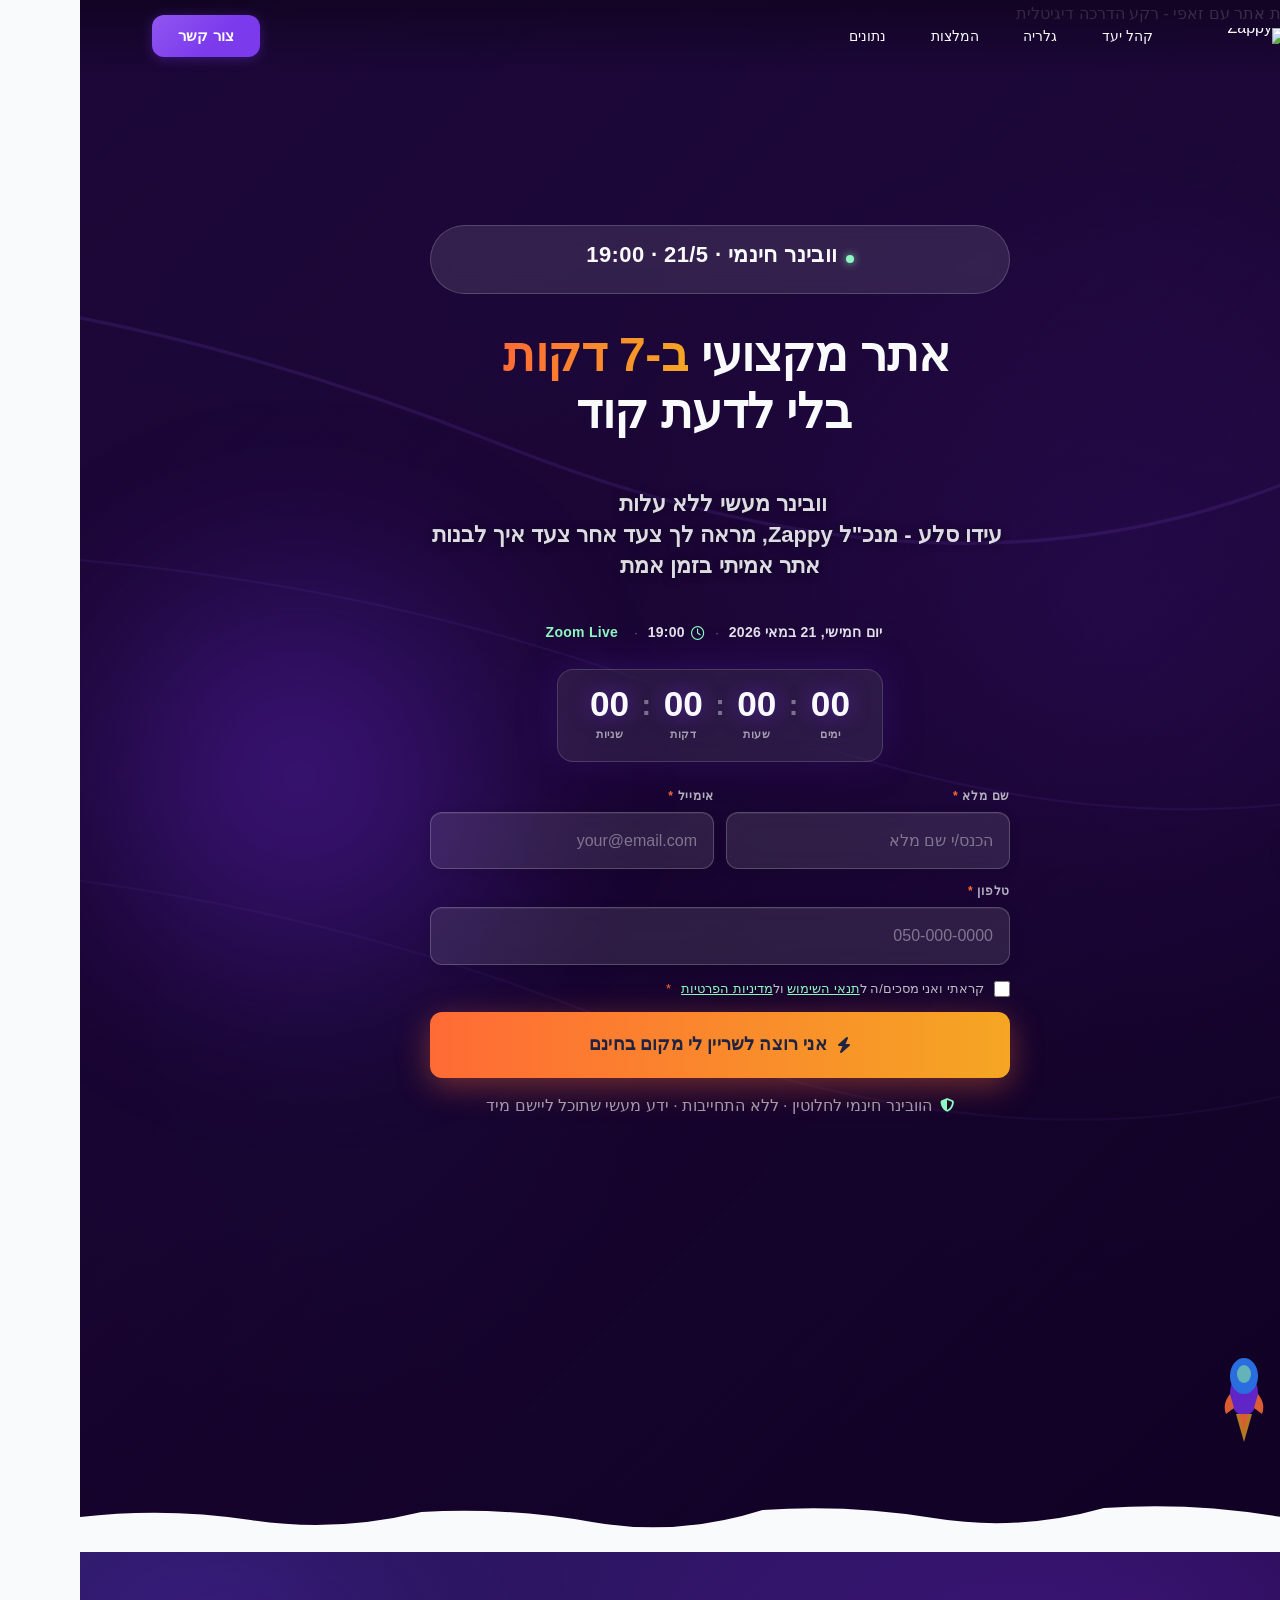
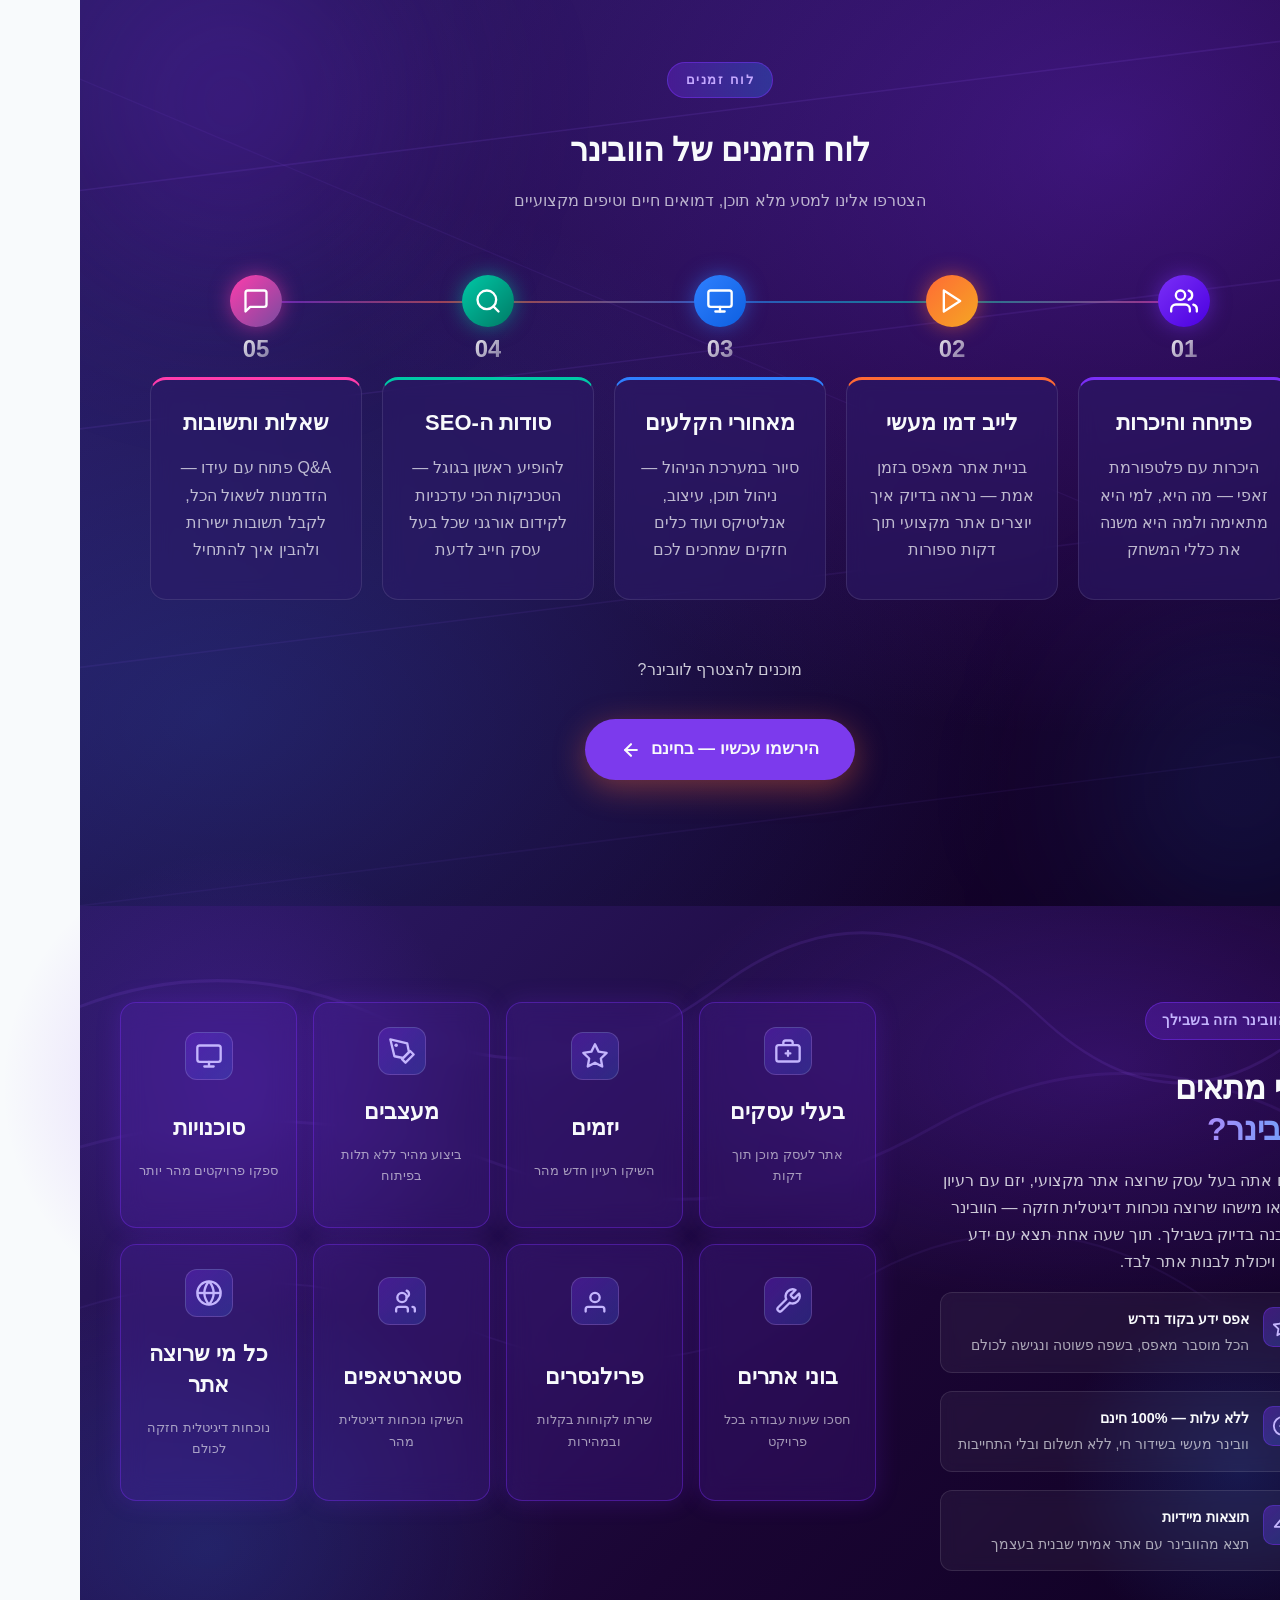
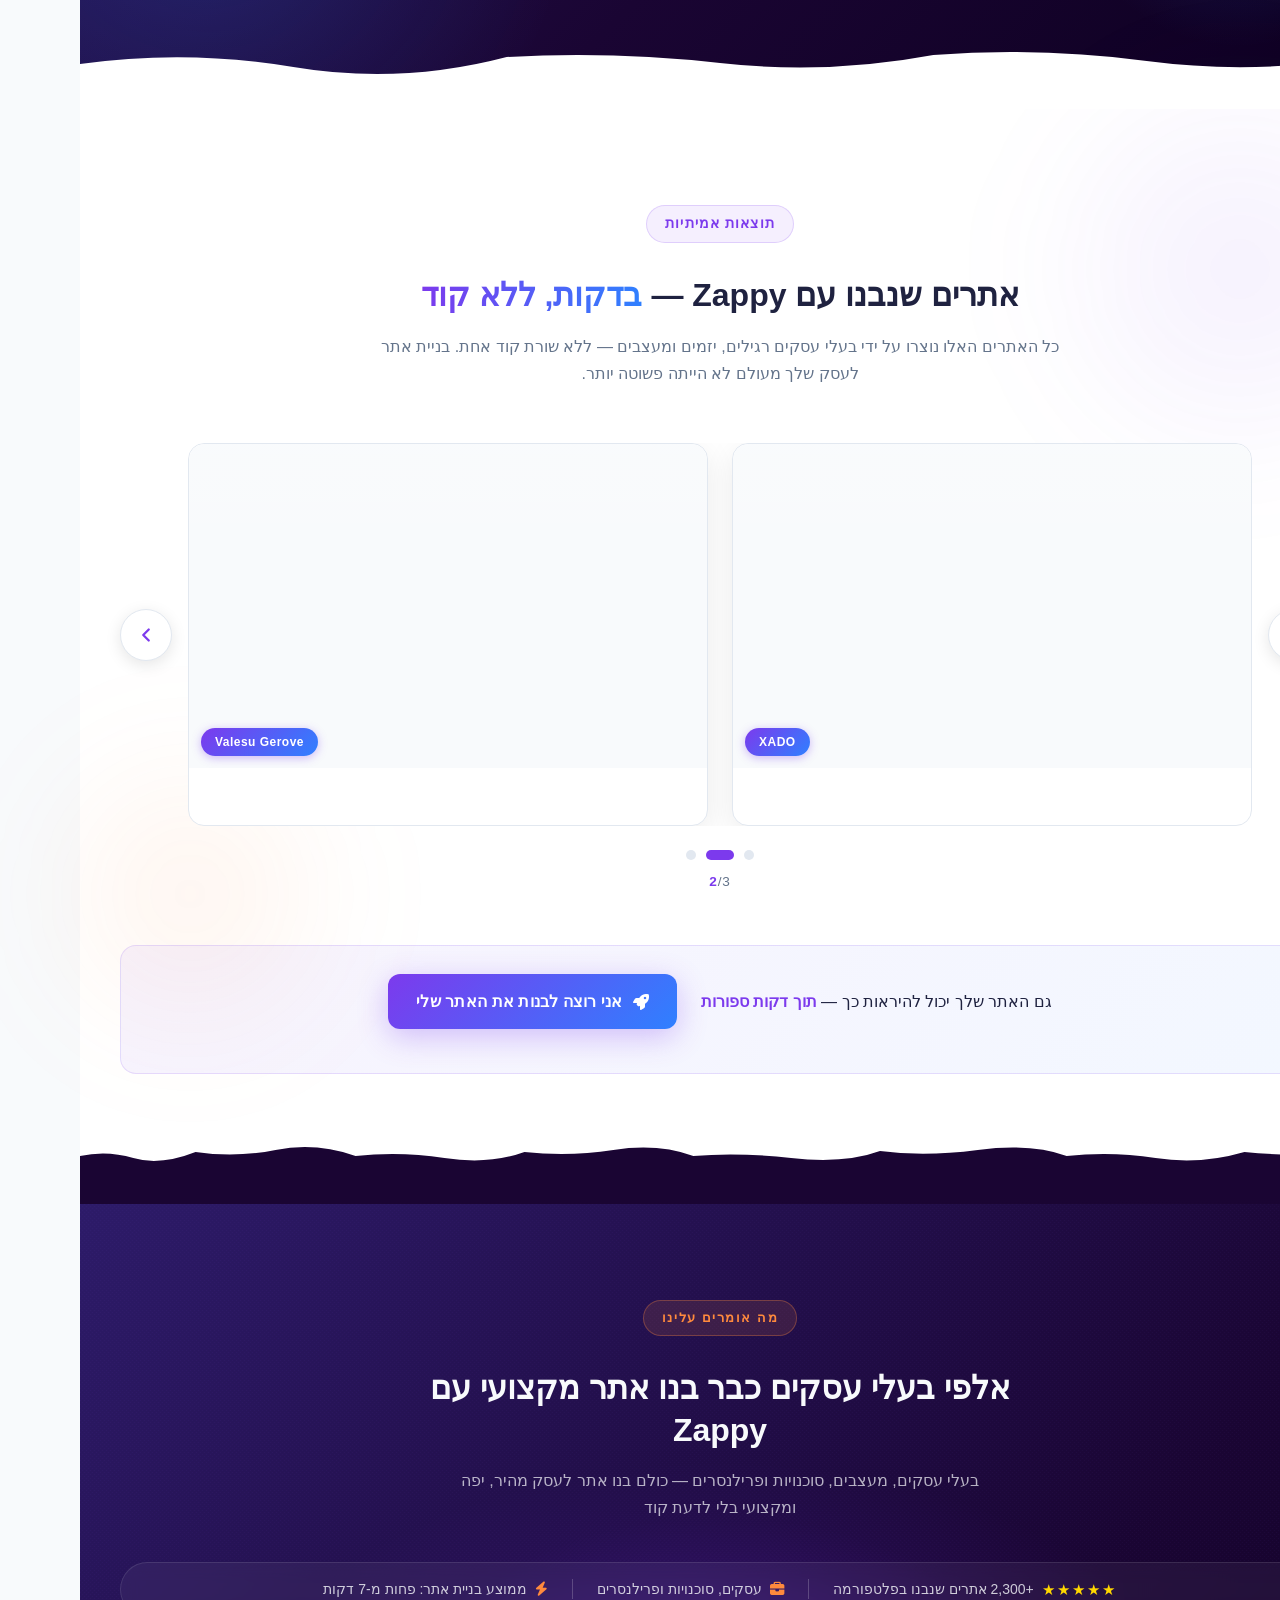
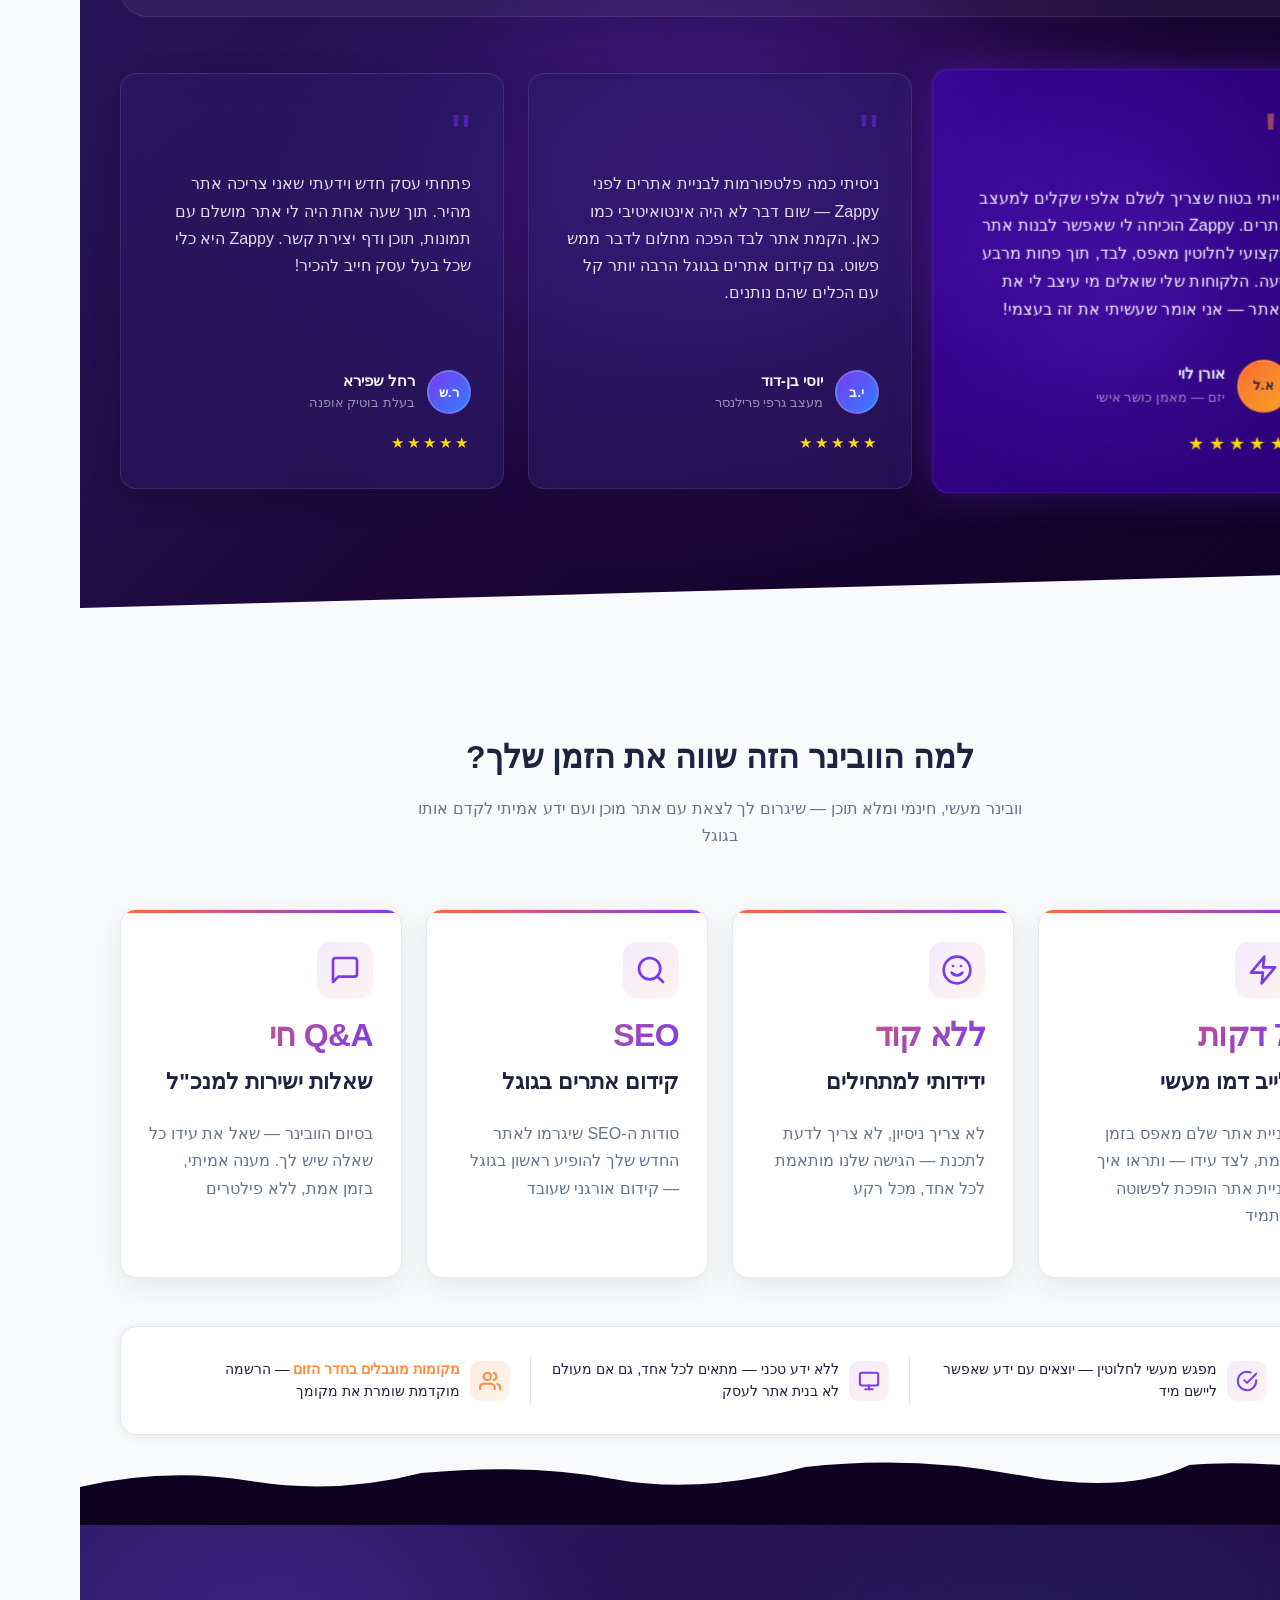
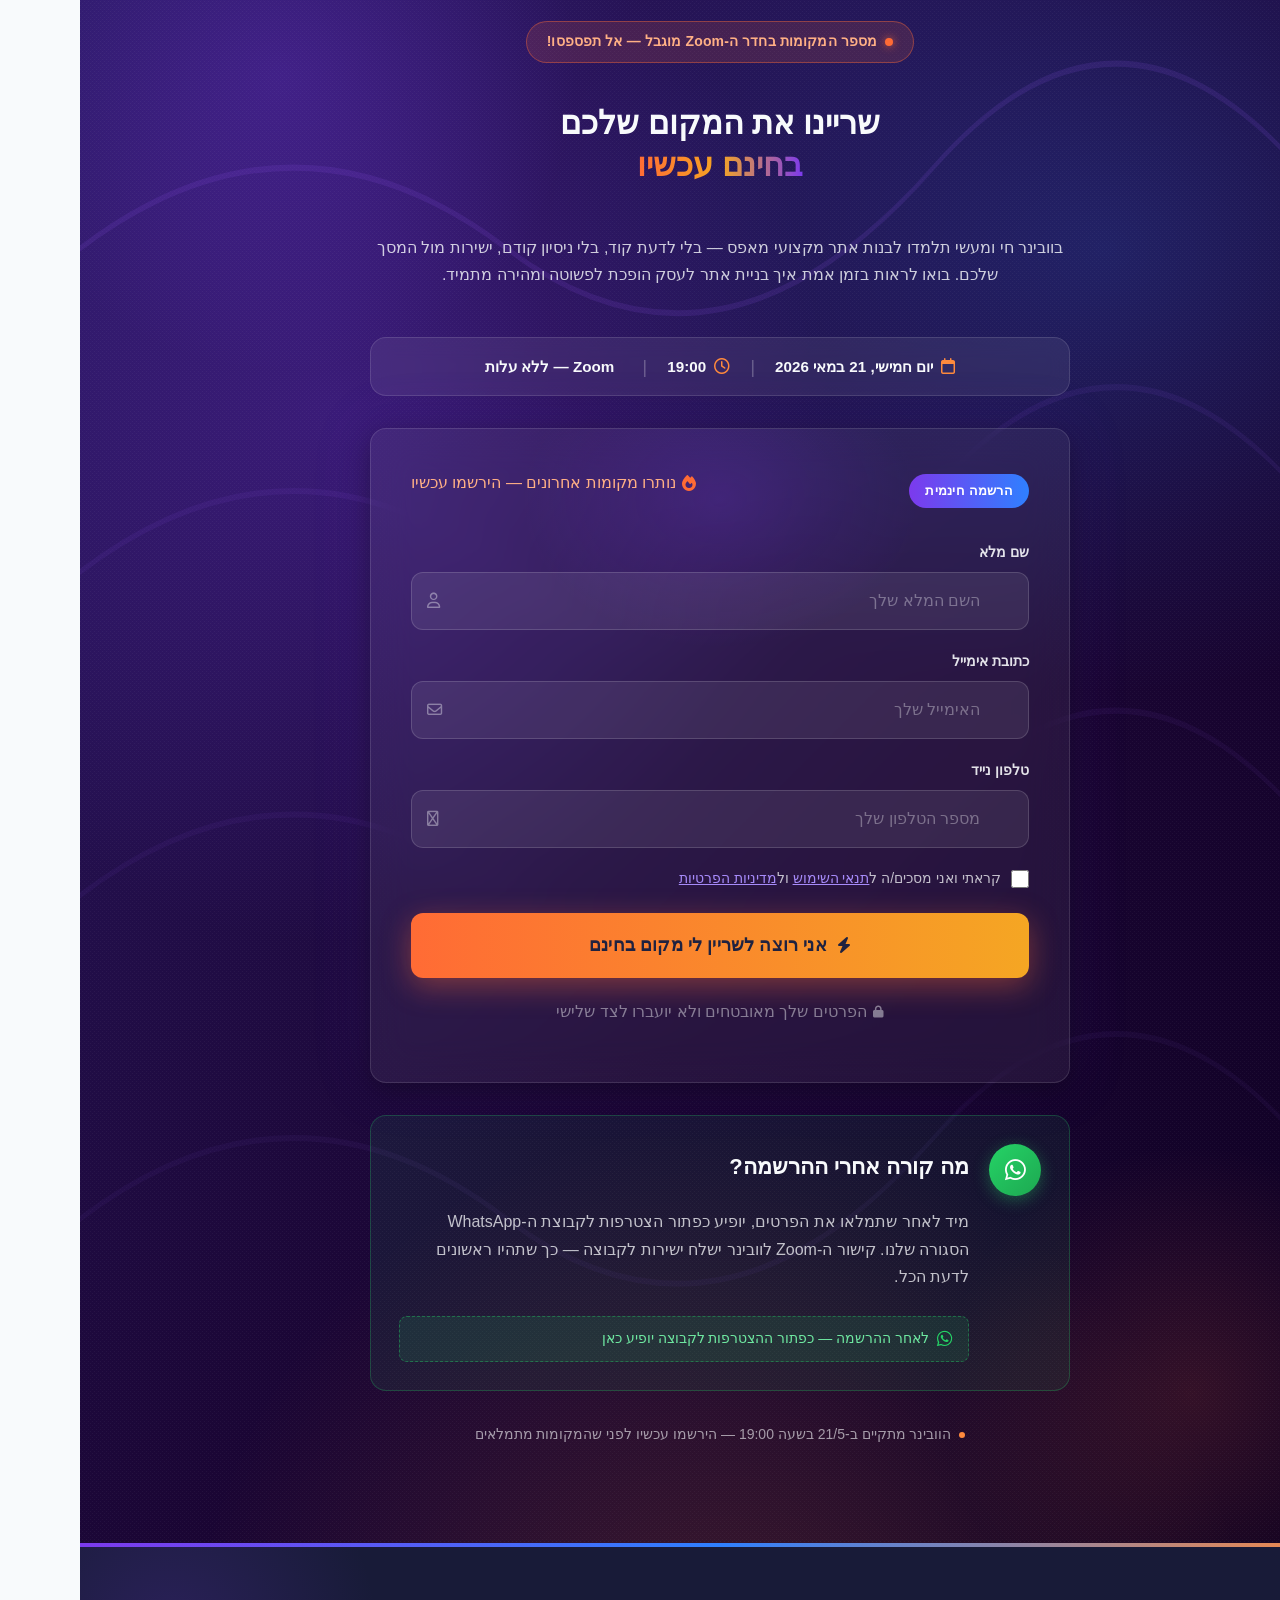
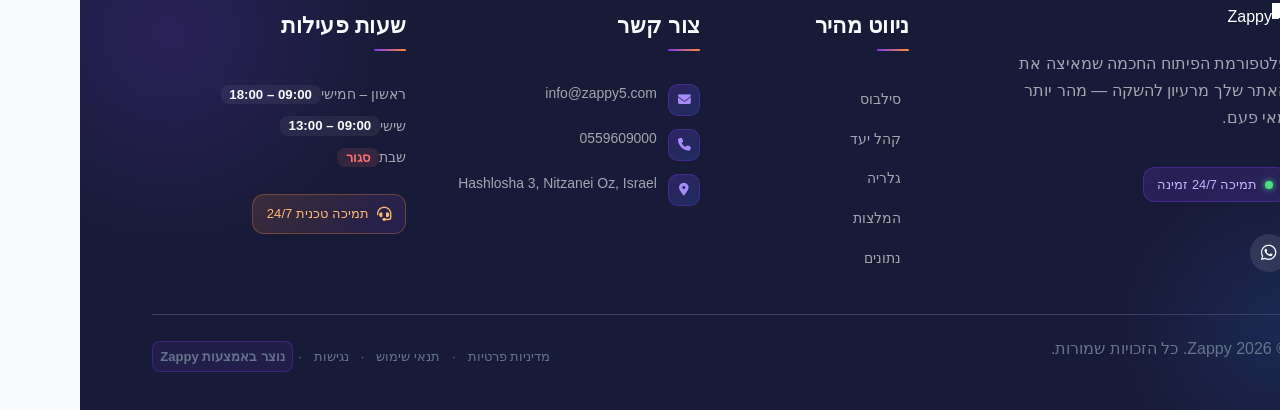
==== commit bdc06444: "Background sync: Progressive GitHub Sync" ====
--- a/index.html
+++ b/index.html
@@ -818,7 +818,7 @@
         <article class="gallery-card" data-grid-item-index="0">
           <div class="gallery-card-frame">
             <div class="gallery-card-reflection" aria-hidden="true"></div>
-            <div data-zappy-zoom-wrapper="true" data-element-id="img-1778765291298-jsyv7mdoa" data-element-type="image" data-zappy-zoom-wrapper-width="540px" data-zappy-zoom-wrapper-height="337px" data-zappy-zoom-wrapper-width-mode="px" data-zappy-zoom-wrapper-align="center" style="position: relative !important; overflow: hidden !important; width: 540px !important; max-width: 100% !important; margin-left: auto !important; margin-right: auto !important; height: 337px !important; display: block !important;" data-zappy-zoom-clip="true" data-zappy-wrapper-margins-applied="true" data-zappy-card-slot-fill="1"><img decoding="async" width="500" height="340" src="/assets/site-index-service-image-3-1779115328134-hhc37d.webp?v=1779115330435" alt="אתר מותג איקומרס שנבנה עם Zappy" class="gallery-img" data-element-id="img-1778765291298-jsyv7mdoa" style="object-position: 50% 50% !important; object-fit: cover !important; display: block; width: 100% !important; height: 100% !important; max-width: none !important; margin: 0px !important; left: 0% !important; top: 0% !important; max-height: none !important; position: absolute !important;" data-element-type="image" data-zappy-original-width="539.611328125" data-zappy-original-height="337.25714111328125" data-zappy-object-position="50% 50%" data-zappy-zoom="1"></div>
+            <div data-zappy-zoom-wrapper="true" data-element-id="img-1778765291298-jsyv7mdoa" data-element-type="image" data-zappy-zoom-wrapper-width="540px" data-zappy-zoom-wrapper-height="337px" data-zappy-zoom-wrapper-width-mode="px" data-zappy-zoom-wrapper-align="center" style="position: relative !important; overflow: hidden !important; width: 540px !important; max-width: 100% !important; margin-left: auto !important; margin-right: auto !important; height: 337px !important; display: block !important;" data-zappy-zoom-clip="true" data-zappy-wrapper-margins-applied="true" data-zappy-card-slot-fill="1"><img decoding="async" width="500" height="340" src="/assets/site-index-service-image-3-1779115328134-hhc37d.webp?v=1779115330435" alt="אתר מותג איקומרס שנבנה עם Zappy" class="gallery-img" data-element-id="img-1778765291298-jsyv7mdoa" style="object-position: 50% 50% !important; width: 100% !important; height: 100% !important; object-fit: cover !important; max-width: none !important; display: block !important; margin: 0px !important; left: 0% !important; top: 0% !important; max-height: none !important; position: absolute !important;" data-element-type="image" data-zappy-original-width="539.611328125" data-zappy-original-height="337.25714111328125" data-zappy-object-position="50% 50%" data-zappy-zoom="1"></div>
             <div class="gallery-card-overlay"><span class="gallery-card-badge" >XADO</span></div>
           </div>
           <div class="gallery-card-meta">
@@ -829,7 +829,7 @@
         <article class="gallery-card" data-grid-item-index="1">
           <div class="gallery-card-frame">
             <div class="gallery-card-reflection" aria-hidden="true"></div>
-            <div data-zappy-zoom-wrapper="true" data-element-id="img-1778765291298-n4bmycvlz" data-element-type="image" data-zappy-zoom-wrapper-width="519px" data-zappy-zoom-wrapper-height="324px" data-zappy-zoom-wrapper-width-mode="px" data-zappy-zoom-wrapper-align="center" style="position: relative !important; overflow: hidden !important; width: 519px !important; max-width: 100% !important; margin-left: auto !important; margin-right: auto !important; height: 324px !important; display: block !important;" data-zappy-zoom-clip="true" data-zappy-wrapper-margins-applied="true" data-zappy-card-slot-fill="1"><img decoding="async" width="500" height="380" src="/assets/site-index-service-image-4-1779108738356-3rms8c.webp?v=1779108740655" alt="אתר סוכנות דיגיטל שנבנה עם Zappy" class="gallery-img" data-element-id="img-1778765291298-n4bmycvlz" style="object-position: 50% 50% !important; margin: 0px !important; left: -9.58048% !important; top: -2% !important; width: 119.161% !important; height: 104% !important; max-width: none !important; max-height: none !important; display: block !important; object-fit: cover !important; position: absolute !important;" data-element-type="image" data-zappy-zoom="1.04" data-zappy-original-width="518.857177734375" data-zappy-original-height="323.8035888671875" data-zappy-object-position="50% 50%"></div>
+            <div data-zappy-zoom-wrapper="true" data-element-id="img-1778765291298-n4bmycvlz" data-element-type="image" data-zappy-zoom-wrapper-width="519px" data-zappy-zoom-wrapper-height="324px" data-zappy-zoom-wrapper-width-mode="px" data-zappy-zoom-wrapper-align="center" style="position: relative !important; overflow: hidden !important; width: 519px !important; max-width: 100% !important; margin-left: auto !important; margin-right: auto !important; height: 324px !important; display: block !important;" data-zappy-zoom-clip="true" data-zappy-wrapper-margins-applied="true" data-zappy-card-slot-fill="1"><img decoding="async" width="500" height="380" src="/assets/site-index-service-image-4-1779115432211-nptmv2.webp?v=1779115434598" alt="אתר סוכנות דיגיטל שנבנה עם Zappy" class="gallery-img" data-element-id="img-1778765291298-n4bmycvlz" style="object-position: 50% 50% !important; display: block; margin-top: 0px !important; margin-bottom: 0px !important; left: -1.48643% !important; top: 0% !important; width: 102.973% !important; height: 100% !important; max-width: none !important; max-height: none !important; object-fit: fill !important; position: absolute !important;" data-element-type="image" data-zappy-zoom="0.7" data-zappy-original-width="518.857177734375" data-zappy-original-height="323.8035888671875" data-zappy-object-position="50% 50%"></div>
             <div class="gallery-card-overlay"><span class="gallery-card-badge" >Valesu Gerove</span></div>
           </div>
           <div class="gallery-card-meta" >
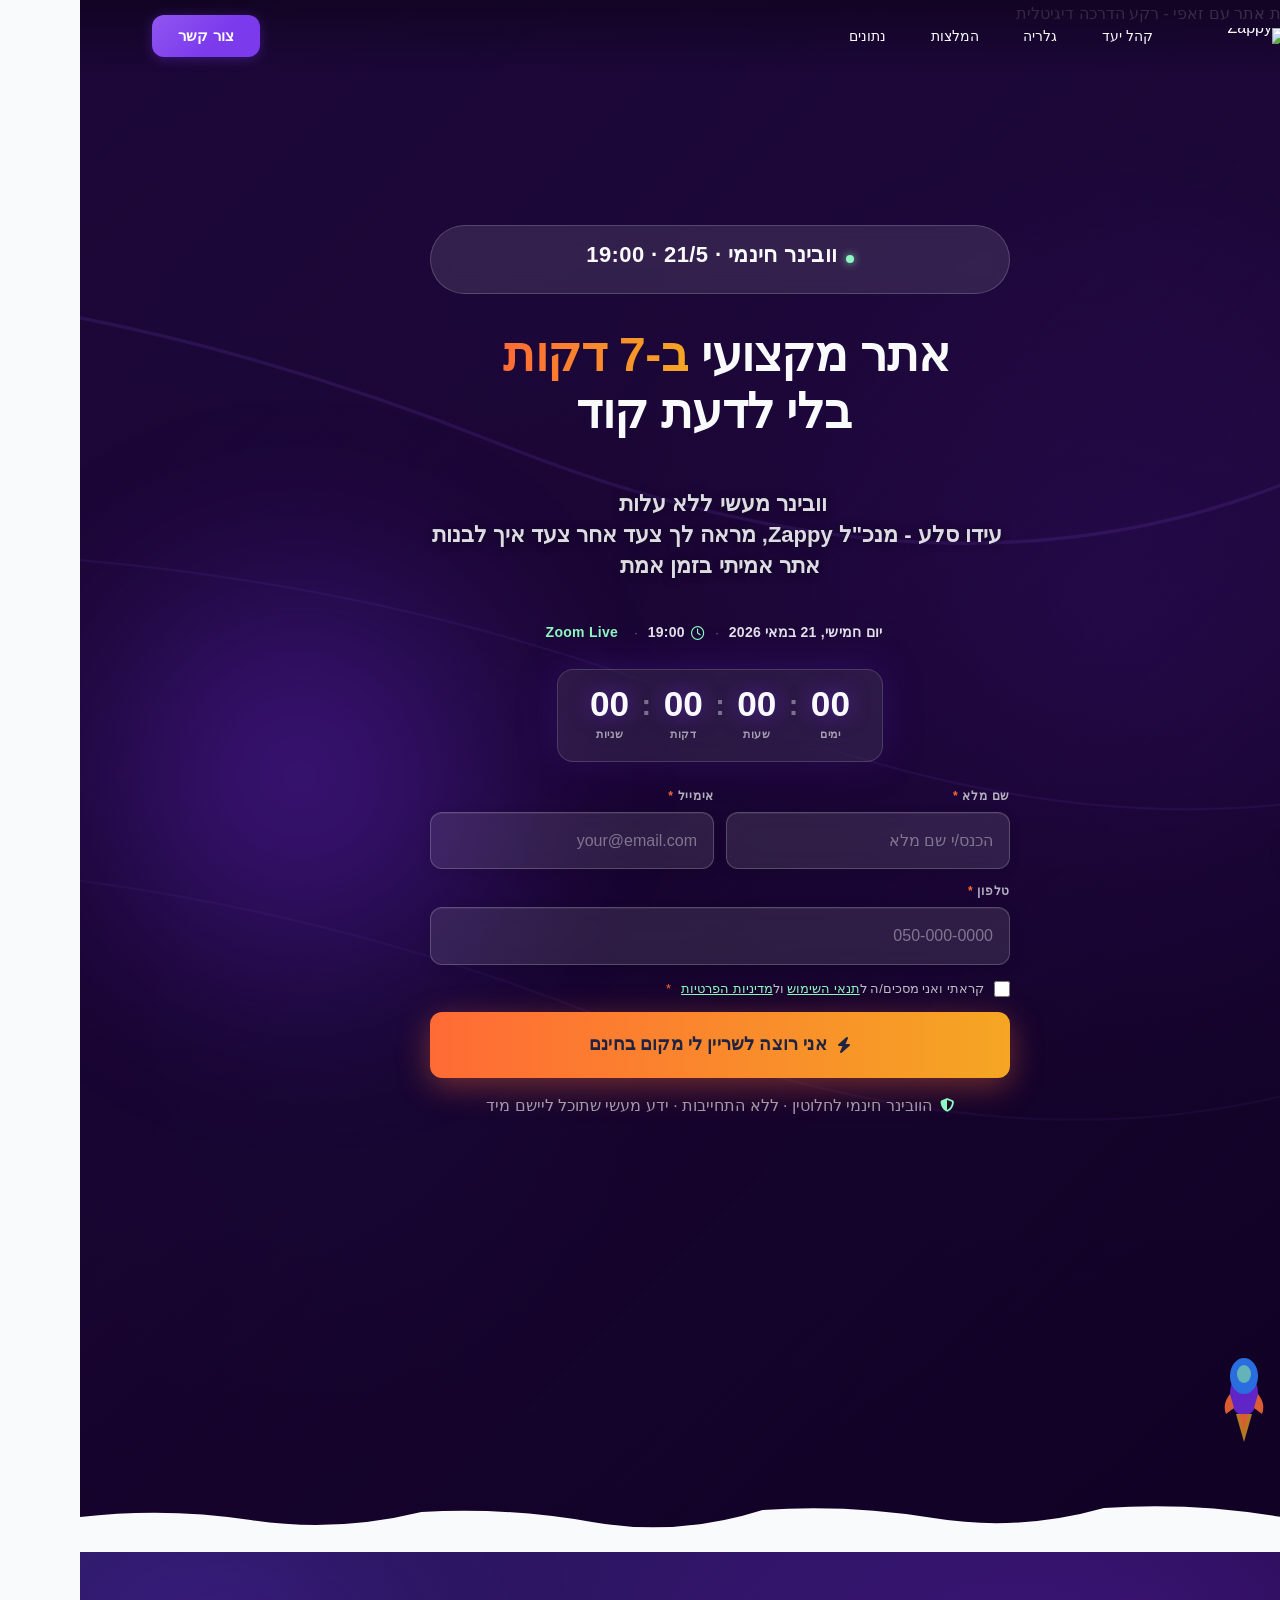
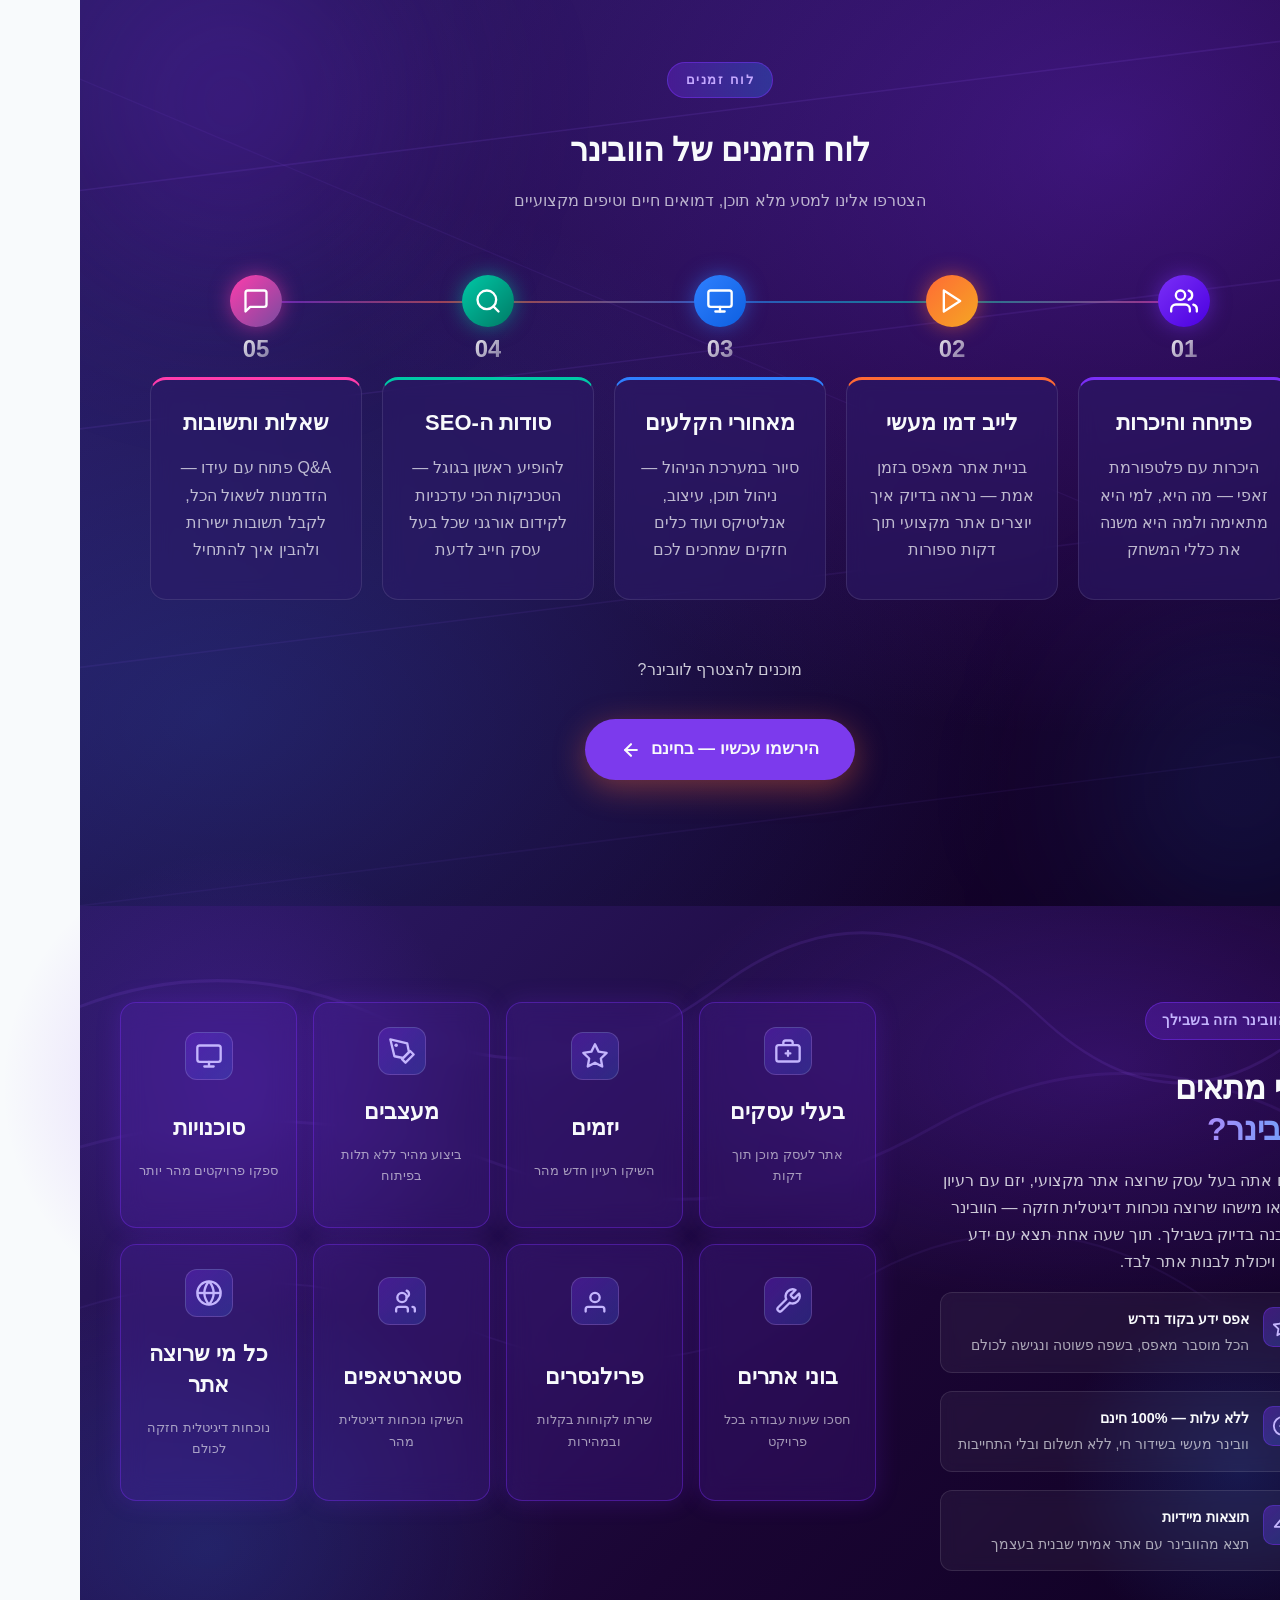
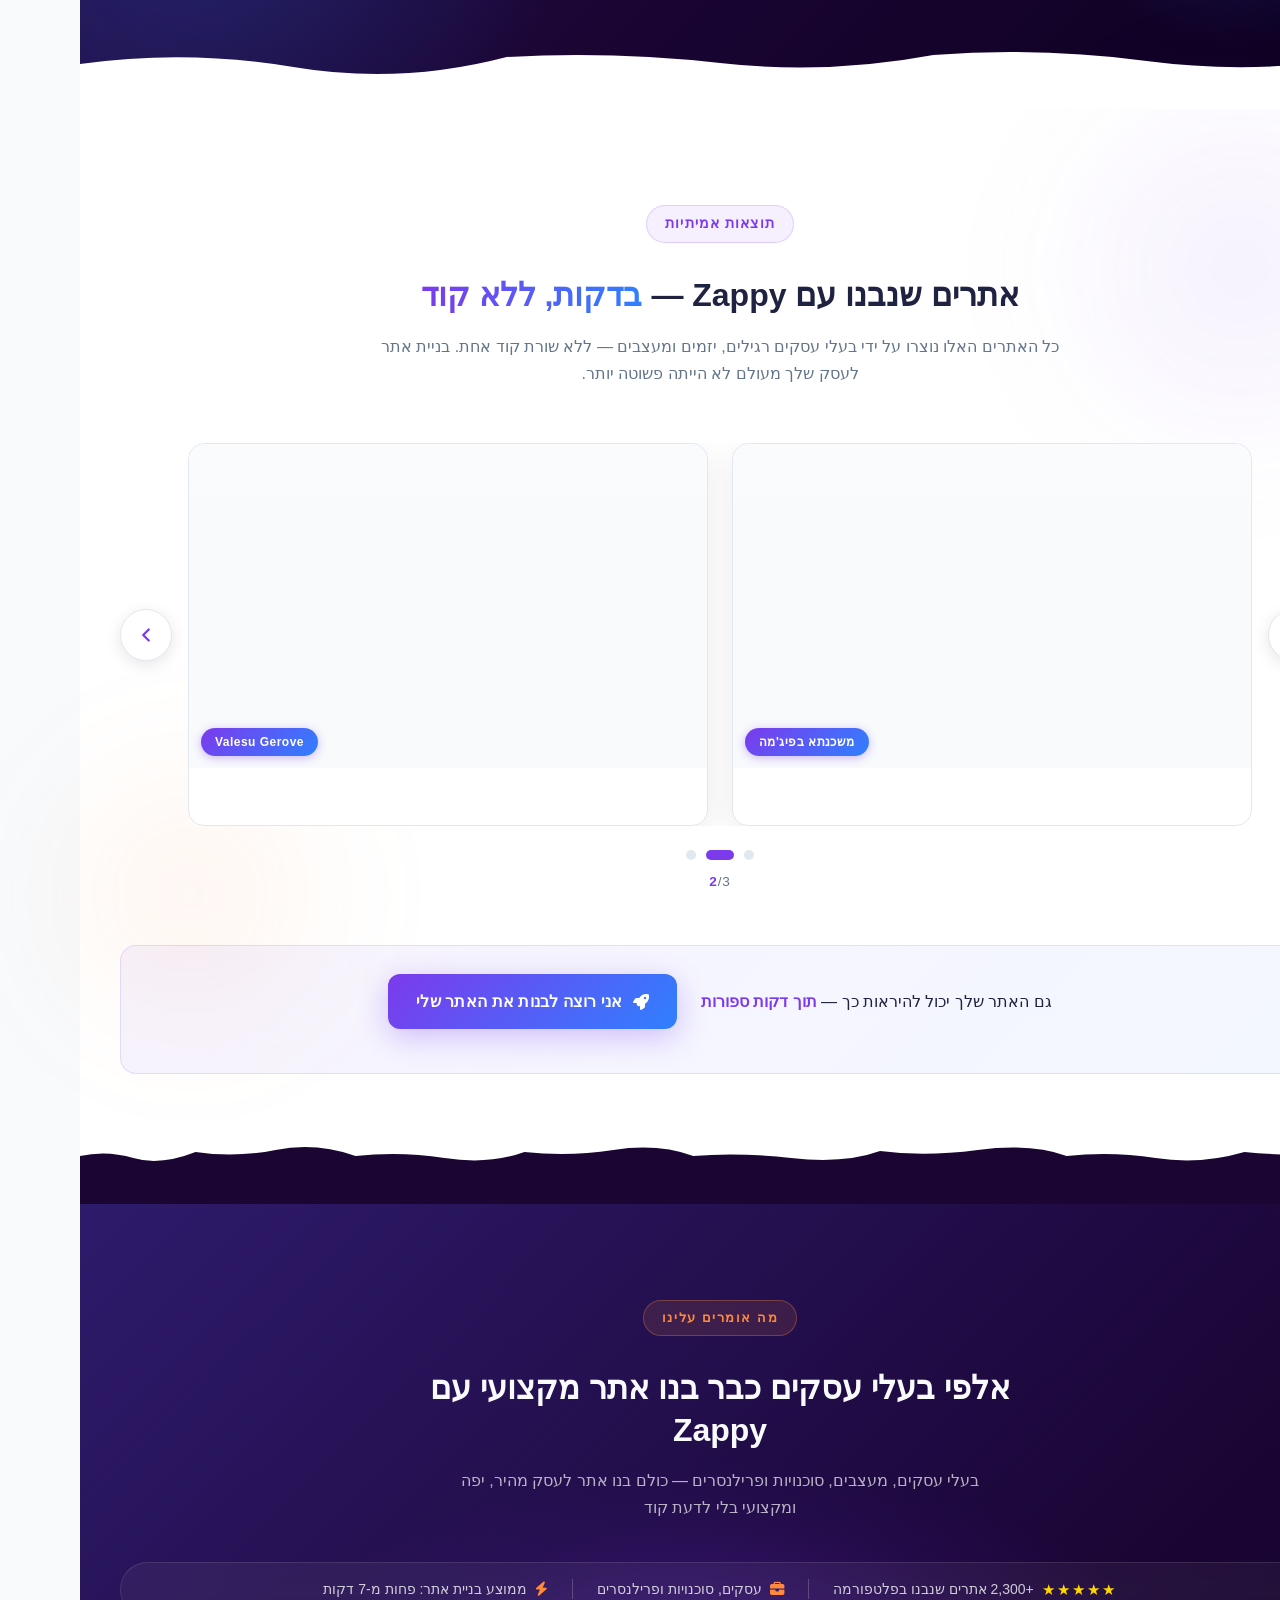
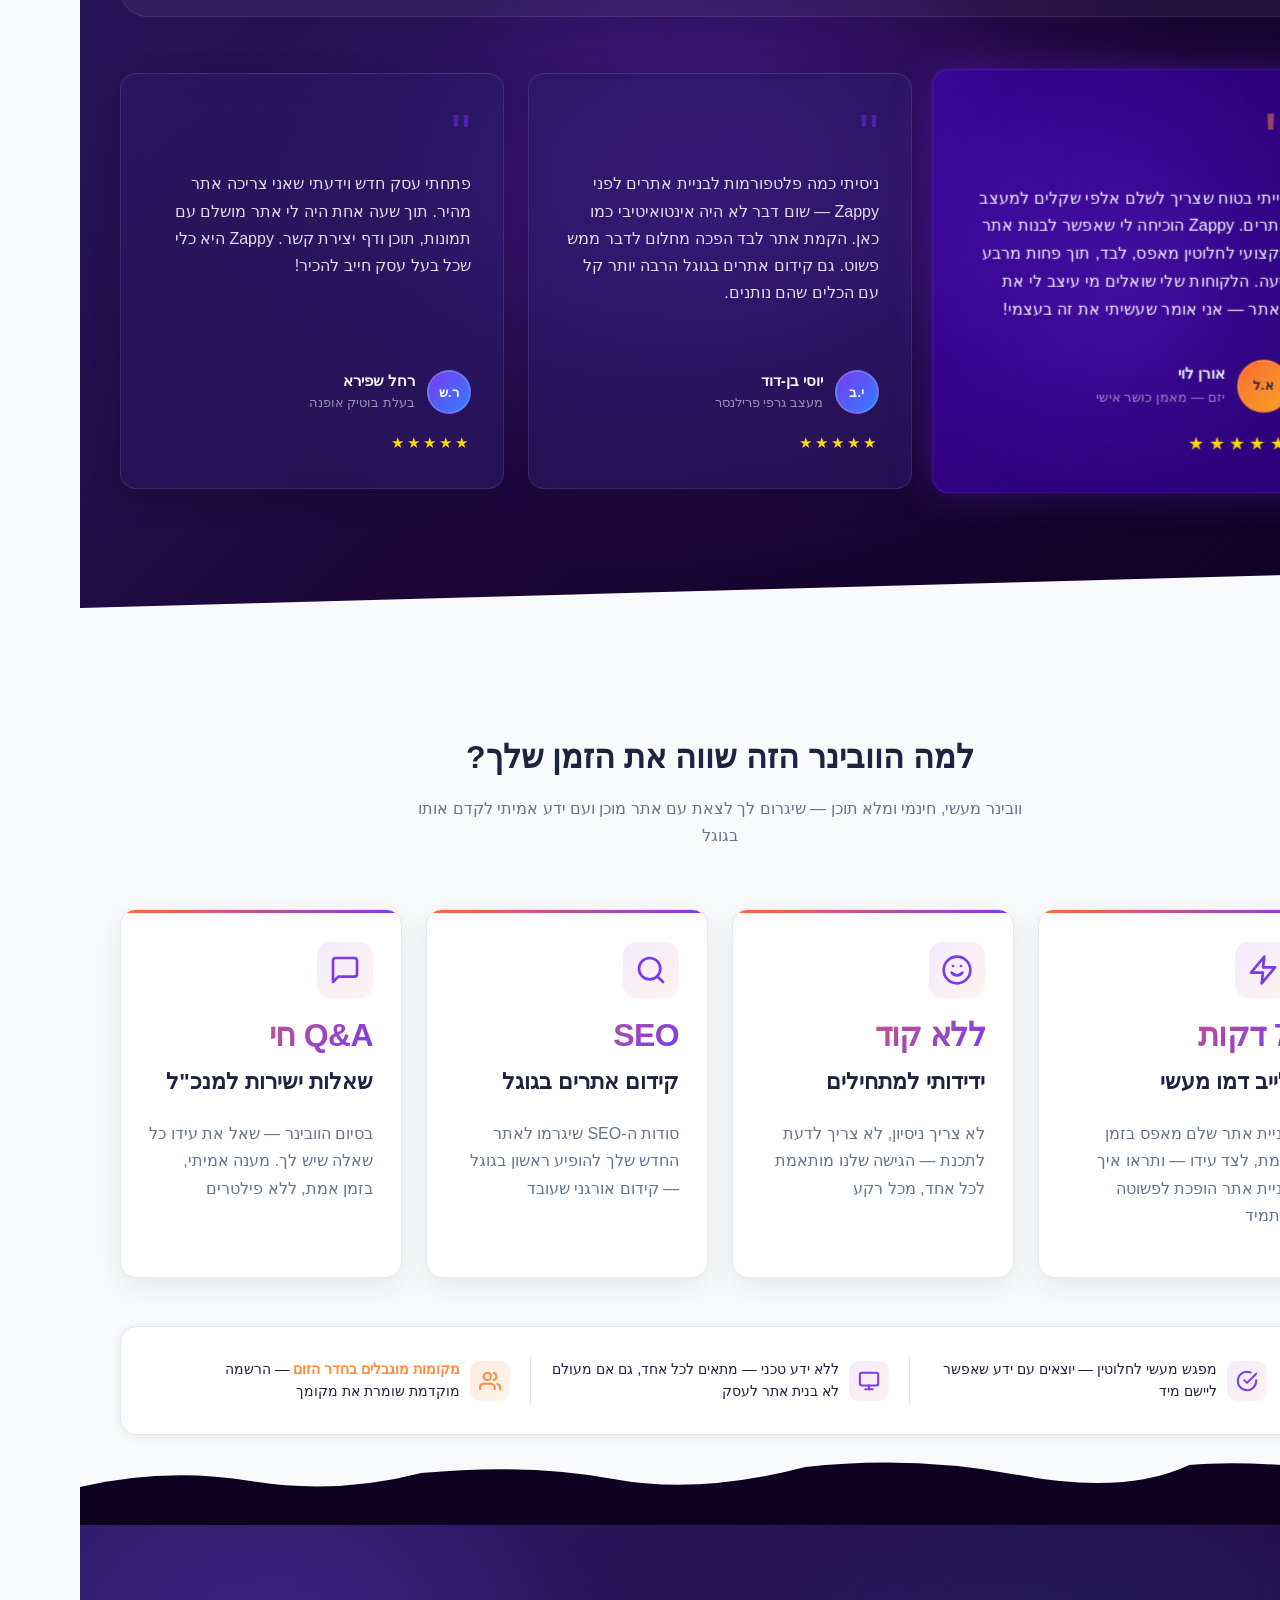
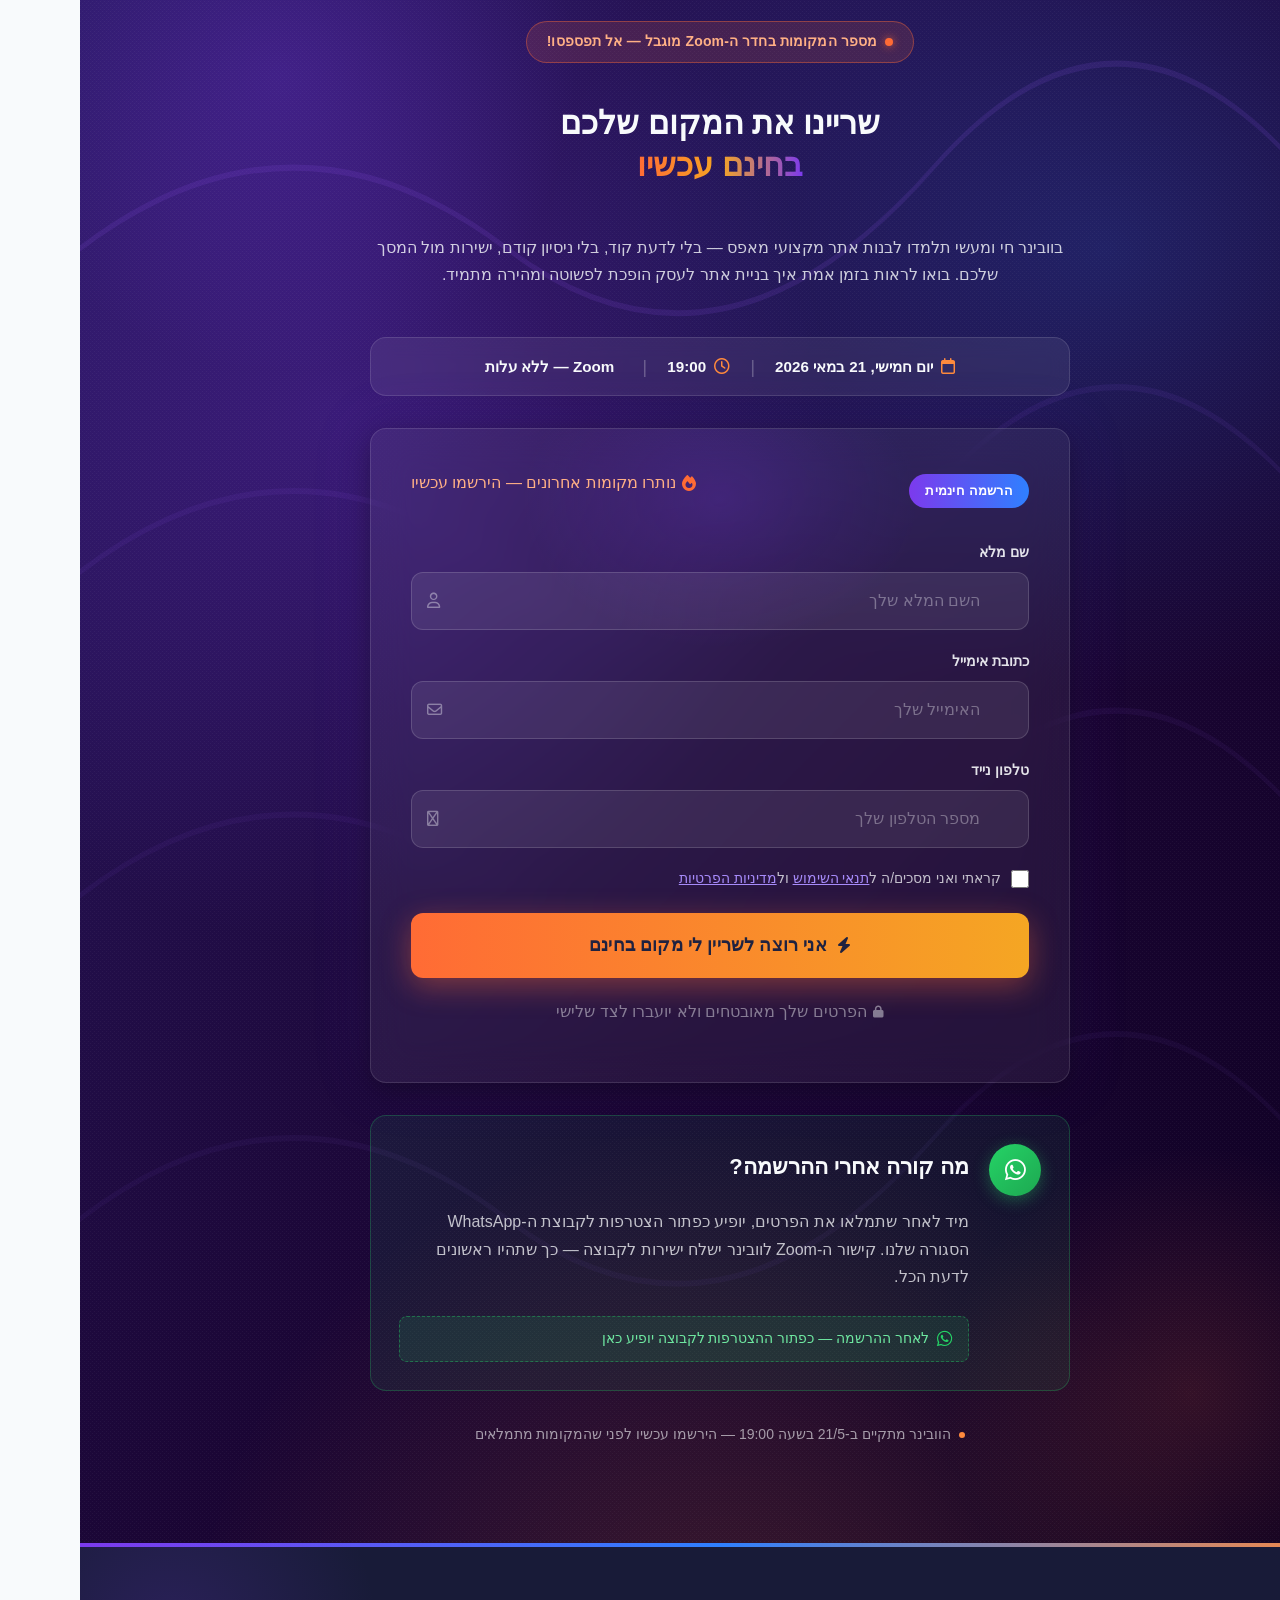
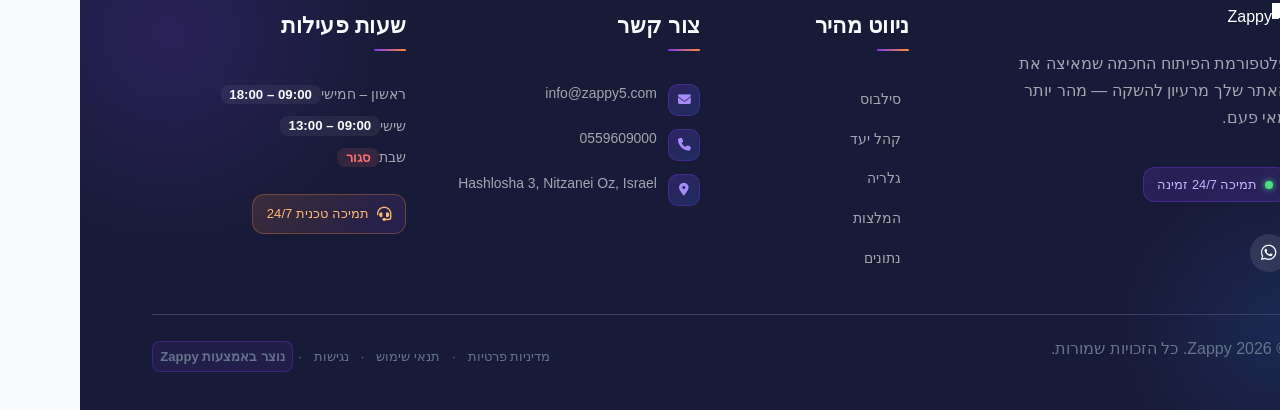
==== commit 9c6ec3f5: "Background sync: Progressive GitHub Sync" ====
--- a/index.html
+++ b/index.html
@@ -819,7 +819,7 @@
           <div class="gallery-card-frame">
             <div class="gallery-card-reflection" aria-hidden="true"></div>
             <div data-zappy-zoom-wrapper="true" data-element-id="img-1778765291298-jsyv7mdoa" data-element-type="image" data-zappy-zoom-wrapper-width="540px" data-zappy-zoom-wrapper-height="337px" data-zappy-zoom-wrapper-width-mode="px" data-zappy-zoom-wrapper-align="center" style="position: relative !important; overflow: hidden !important; width: 540px !important; max-width: 100% !important; margin-left: auto !important; margin-right: auto !important; height: 337px !important; display: block !important;" data-zappy-zoom-clip="true" data-zappy-wrapper-margins-applied="true" data-zappy-card-slot-fill="1"><img decoding="async" width="500" height="340" src="/assets/site-index-service-image-3-1779115328134-hhc37d.webp?v=1779115330435" alt="אתר מותג איקומרס שנבנה עם Zappy" class="gallery-img" data-element-id="img-1778765291298-jsyv7mdoa" style="object-position: 50% 50% !important; width: 100% !important; height: 100% !important; object-fit: cover !important; max-width: none !important; display: block !important; margin: 0px !important; left: 0% !important; top: 0% !important; max-height: none !important; position: absolute !important;" data-element-type="image" data-zappy-original-width="539.611328125" data-zappy-original-height="337.25714111328125" data-zappy-object-position="50% 50%" data-zappy-zoom="1"></div>
-            <div class="gallery-card-overlay"><span class="gallery-card-badge" >XADO</span></div>
+            <div class="gallery-card-overlay"><span class="gallery-card-badge" >משכנתא בפיג'מה<br></span></div>
           </div>
           <div class="gallery-card-meta">
             
@@ -829,7 +829,7 @@
         <article class="gallery-card" data-grid-item-index="1">
           <div class="gallery-card-frame">
             <div class="gallery-card-reflection" aria-hidden="true"></div>
-            <div data-zappy-zoom-wrapper="true" data-element-id="img-1778765291298-n4bmycvlz" data-element-type="image" data-zappy-zoom-wrapper-width="519px" data-zappy-zoom-wrapper-height="324px" data-zappy-zoom-wrapper-width-mode="px" data-zappy-zoom-wrapper-align="center" style="position: relative !important; overflow: hidden !important; width: 519px !important; max-width: 100% !important; margin-left: auto !important; margin-right: auto !important; height: 324px !important; display: block !important;" data-zappy-zoom-clip="true" data-zappy-wrapper-margins-applied="true" data-zappy-card-slot-fill="1"><img decoding="async" width="500" height="380" src="/assets/site-index-service-image-4-1779115432211-nptmv2.webp?v=1779115434598" alt="אתר סוכנות דיגיטל שנבנה עם Zappy" class="gallery-img" data-element-id="img-1778765291298-n4bmycvlz" style="object-position: 50% 50% !important; display: block; margin-top: 0px !important; margin-bottom: 0px !important; left: -1.48643% !important; top: 0% !important; width: 102.973% !important; height: 100% !important; max-width: none !important; max-height: none !important; object-fit: fill !important; position: absolute !important;" data-element-type="image" data-zappy-zoom="0.7" data-zappy-original-width="518.857177734375" data-zappy-original-height="323.8035888671875" data-zappy-object-position="50% 50%"></div>
+            <div data-zappy-zoom-wrapper="true" data-element-id="img-1778765291298-n4bmycvlz" data-element-type="image" data-zappy-zoom-wrapper-width="519px" data-zappy-zoom-wrapper-height="324px" data-zappy-zoom-wrapper-width-mode="px" data-zappy-zoom-wrapper-align="center" style="position: relative !important; overflow: hidden !important; width: 519px !important; max-width: 100% !important; margin-left: auto !important; margin-right: auto !important; height: 324px !important; display: block !important;" data-zappy-zoom-clip="true" data-zappy-wrapper-margins-applied="true" data-zappy-card-slot-fill="1"><img decoding="async" width="500" height="380" src="/assets/site-index-service-image-4-1779115432211-nptmv2.webp?v=1779115434598" alt="אתר סוכנות דיגיטל שנבנה עם Zappy" class="gallery-img" data-element-id="img-1778765291298-n4bmycvlz" style="object-position: 50% 50% !important; margin: 0px !important; left: -1.48643% !important; top: 0% !important; width: 102.973% !important; height: 100% !important; max-width: none !important; max-height: none !important; display: block !important; object-fit: fill !important; position: absolute !important;" data-element-type="image" data-zappy-zoom="0.7" data-zappy-original-width="518.857177734375" data-zappy-original-height="323.8035888671875" data-zappy-object-position="50% 50%"></div>
             <div class="gallery-card-overlay"><span class="gallery-card-badge" >Valesu Gerove</span></div>
           </div>
           <div class="gallery-card-meta" >
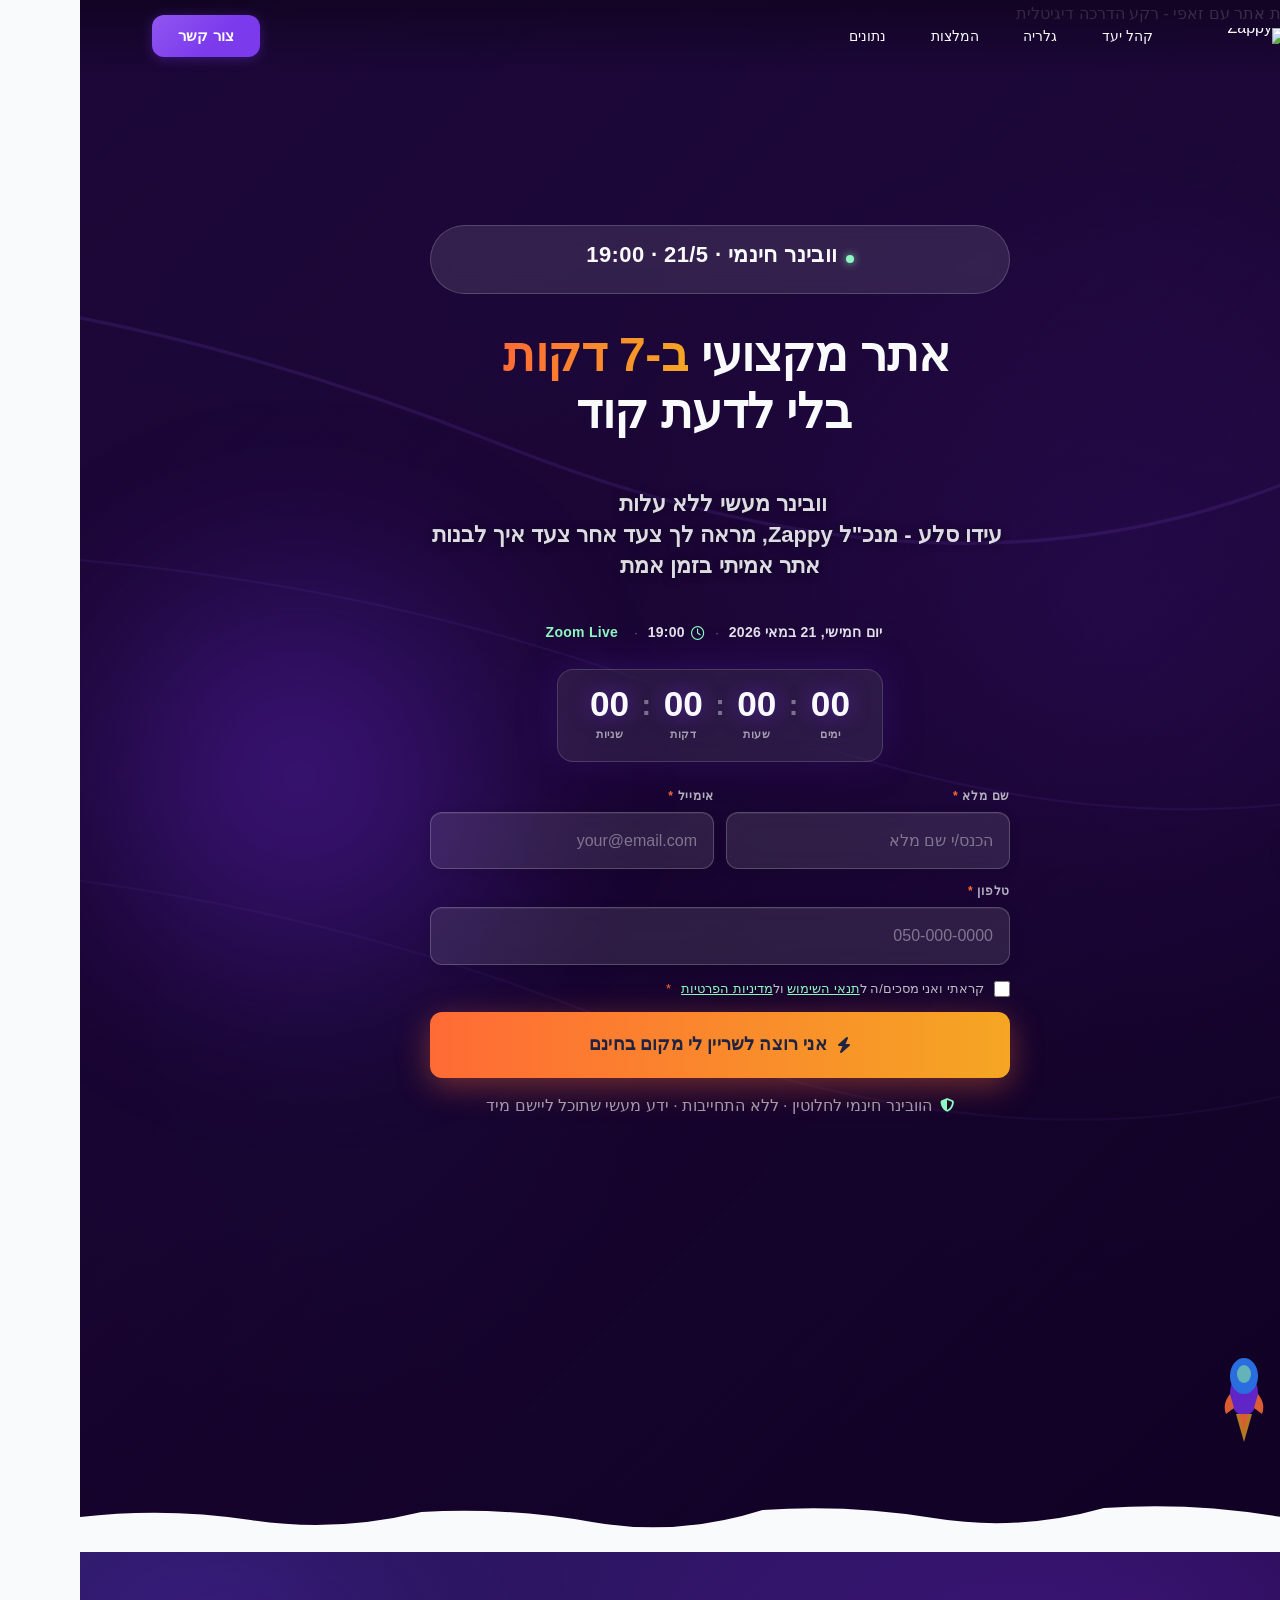
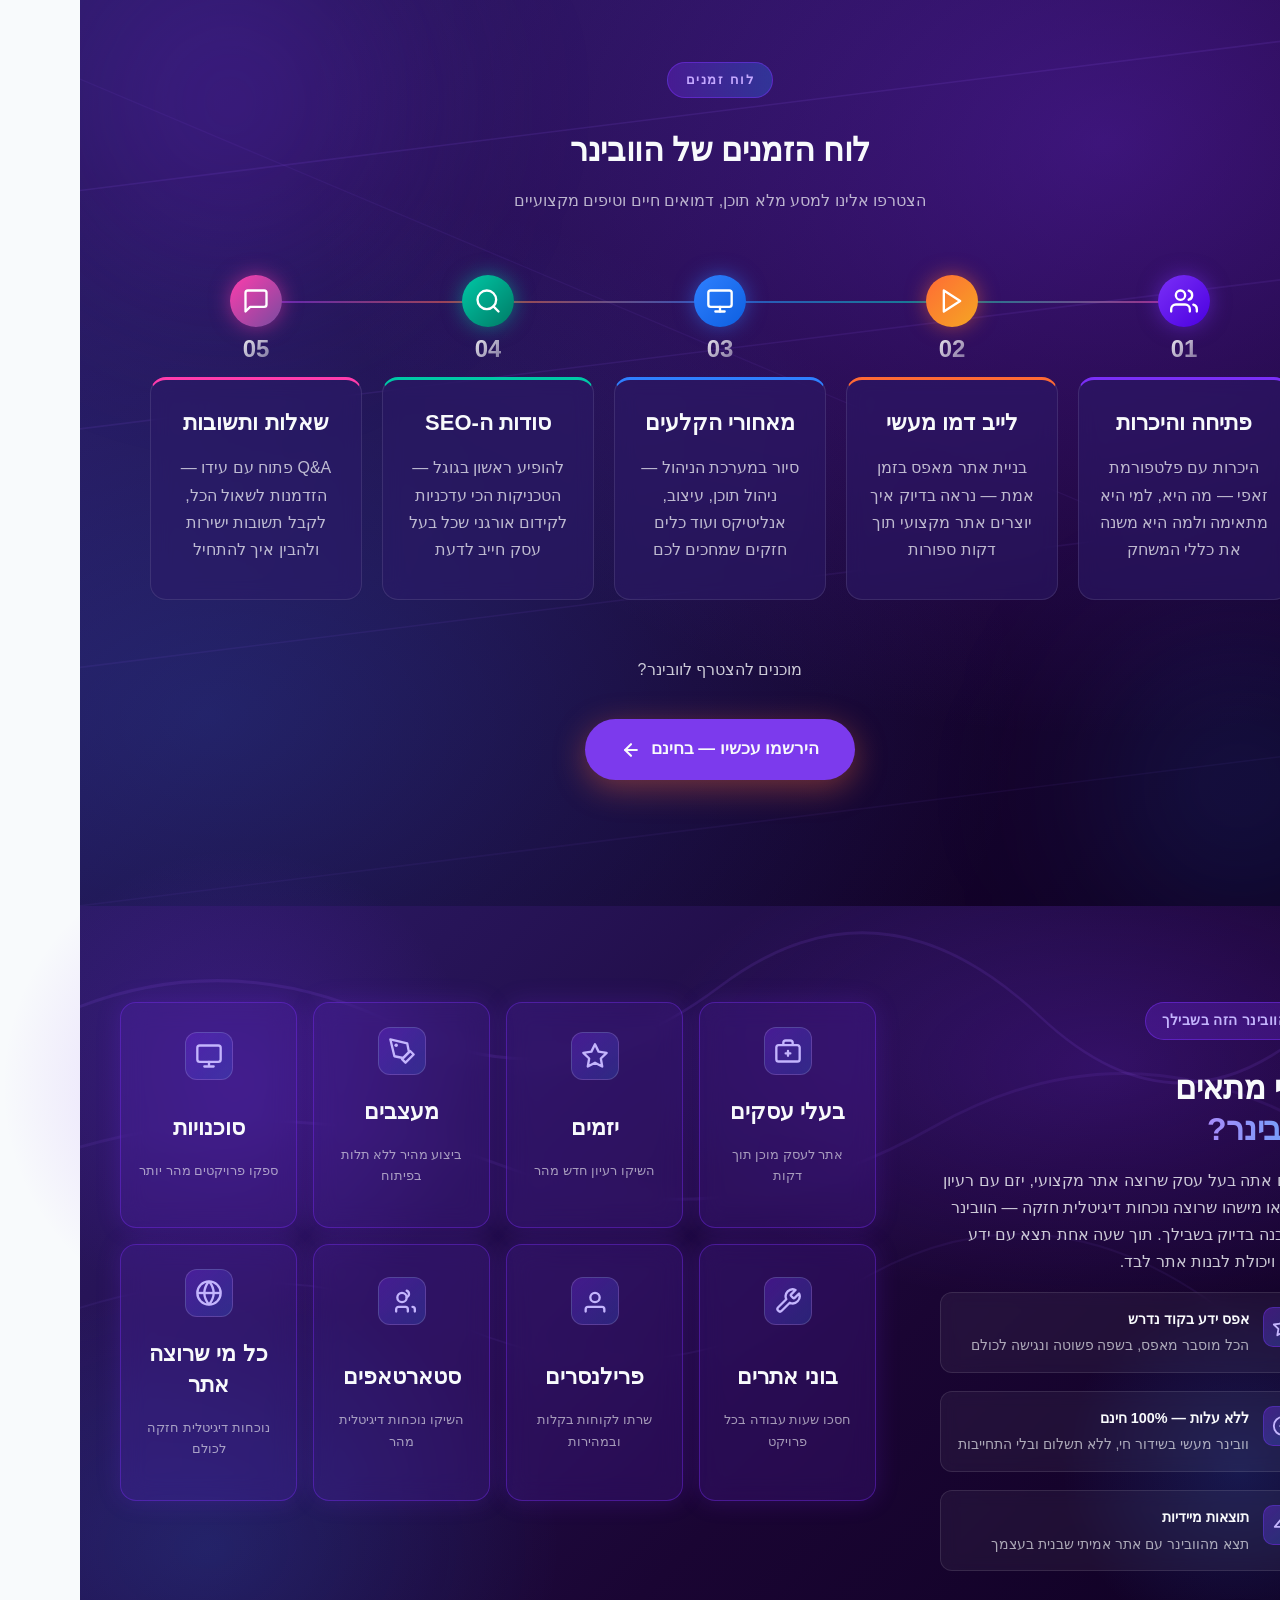
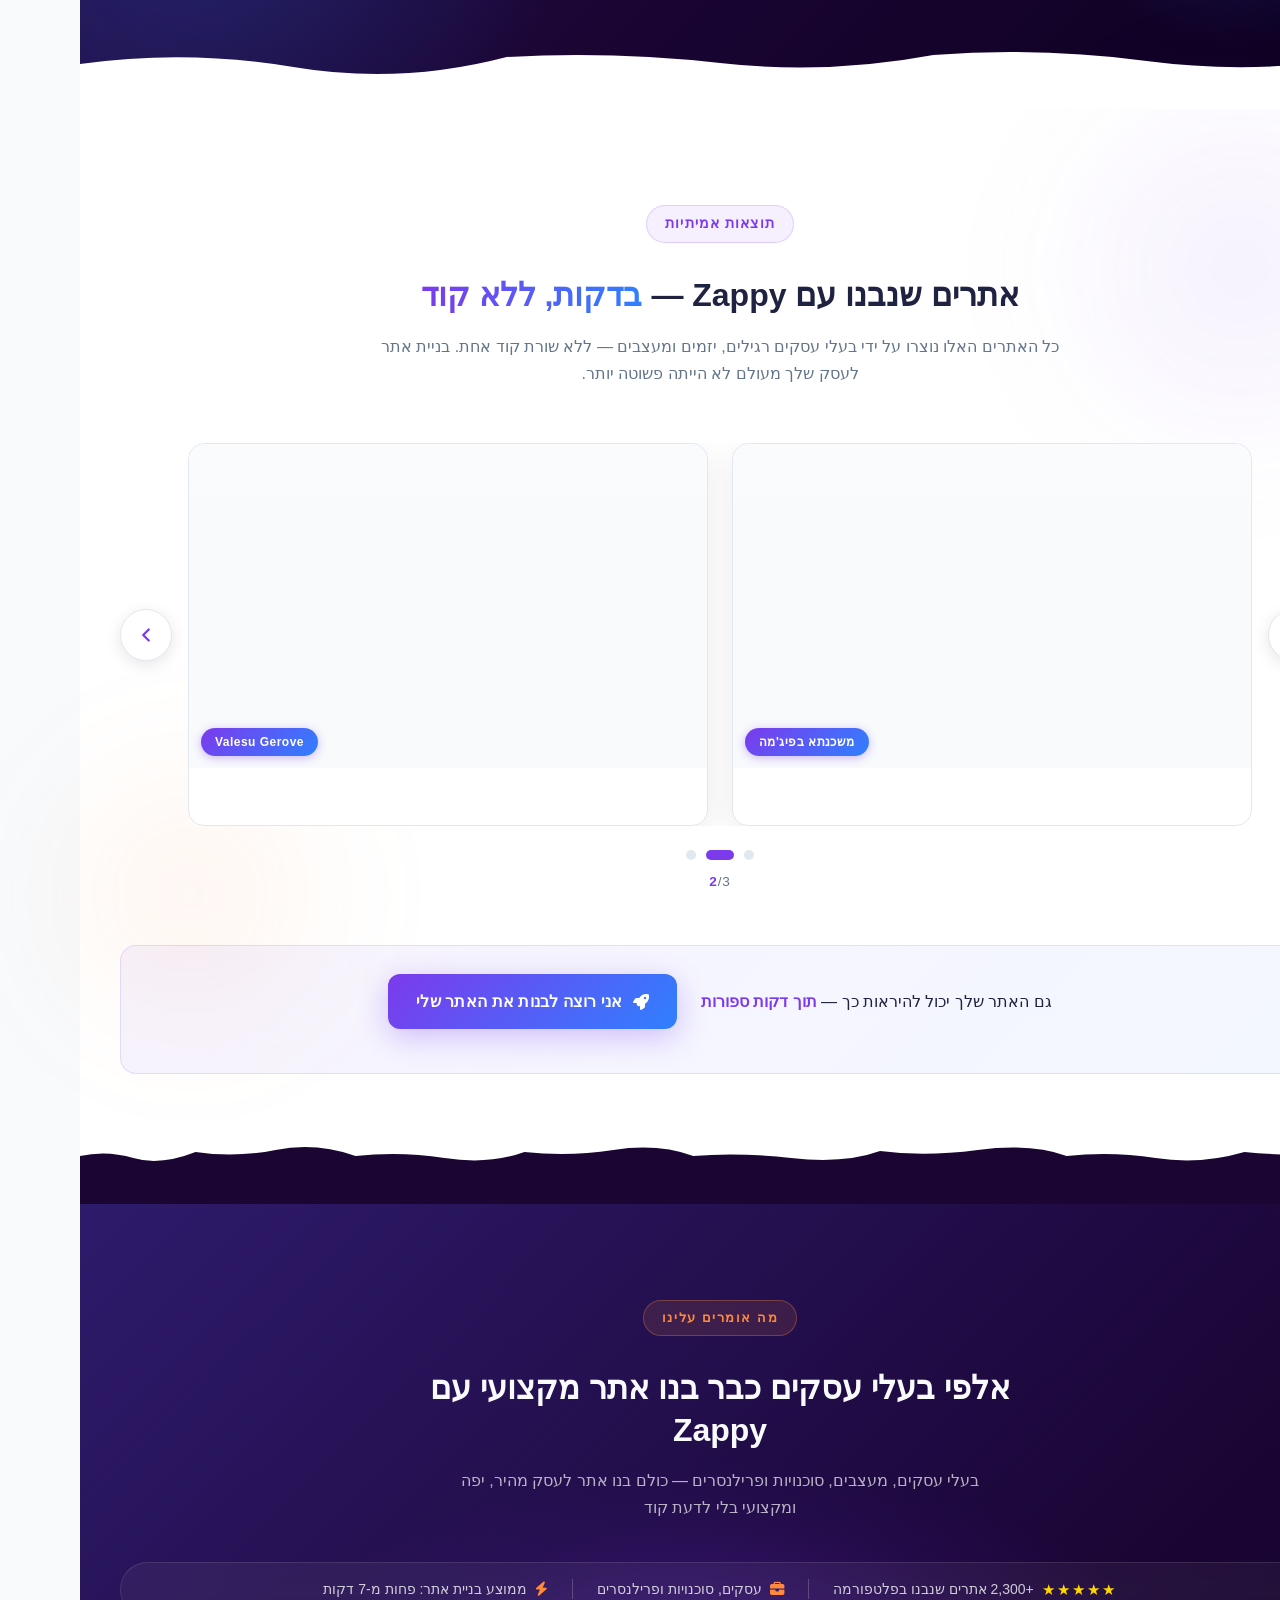
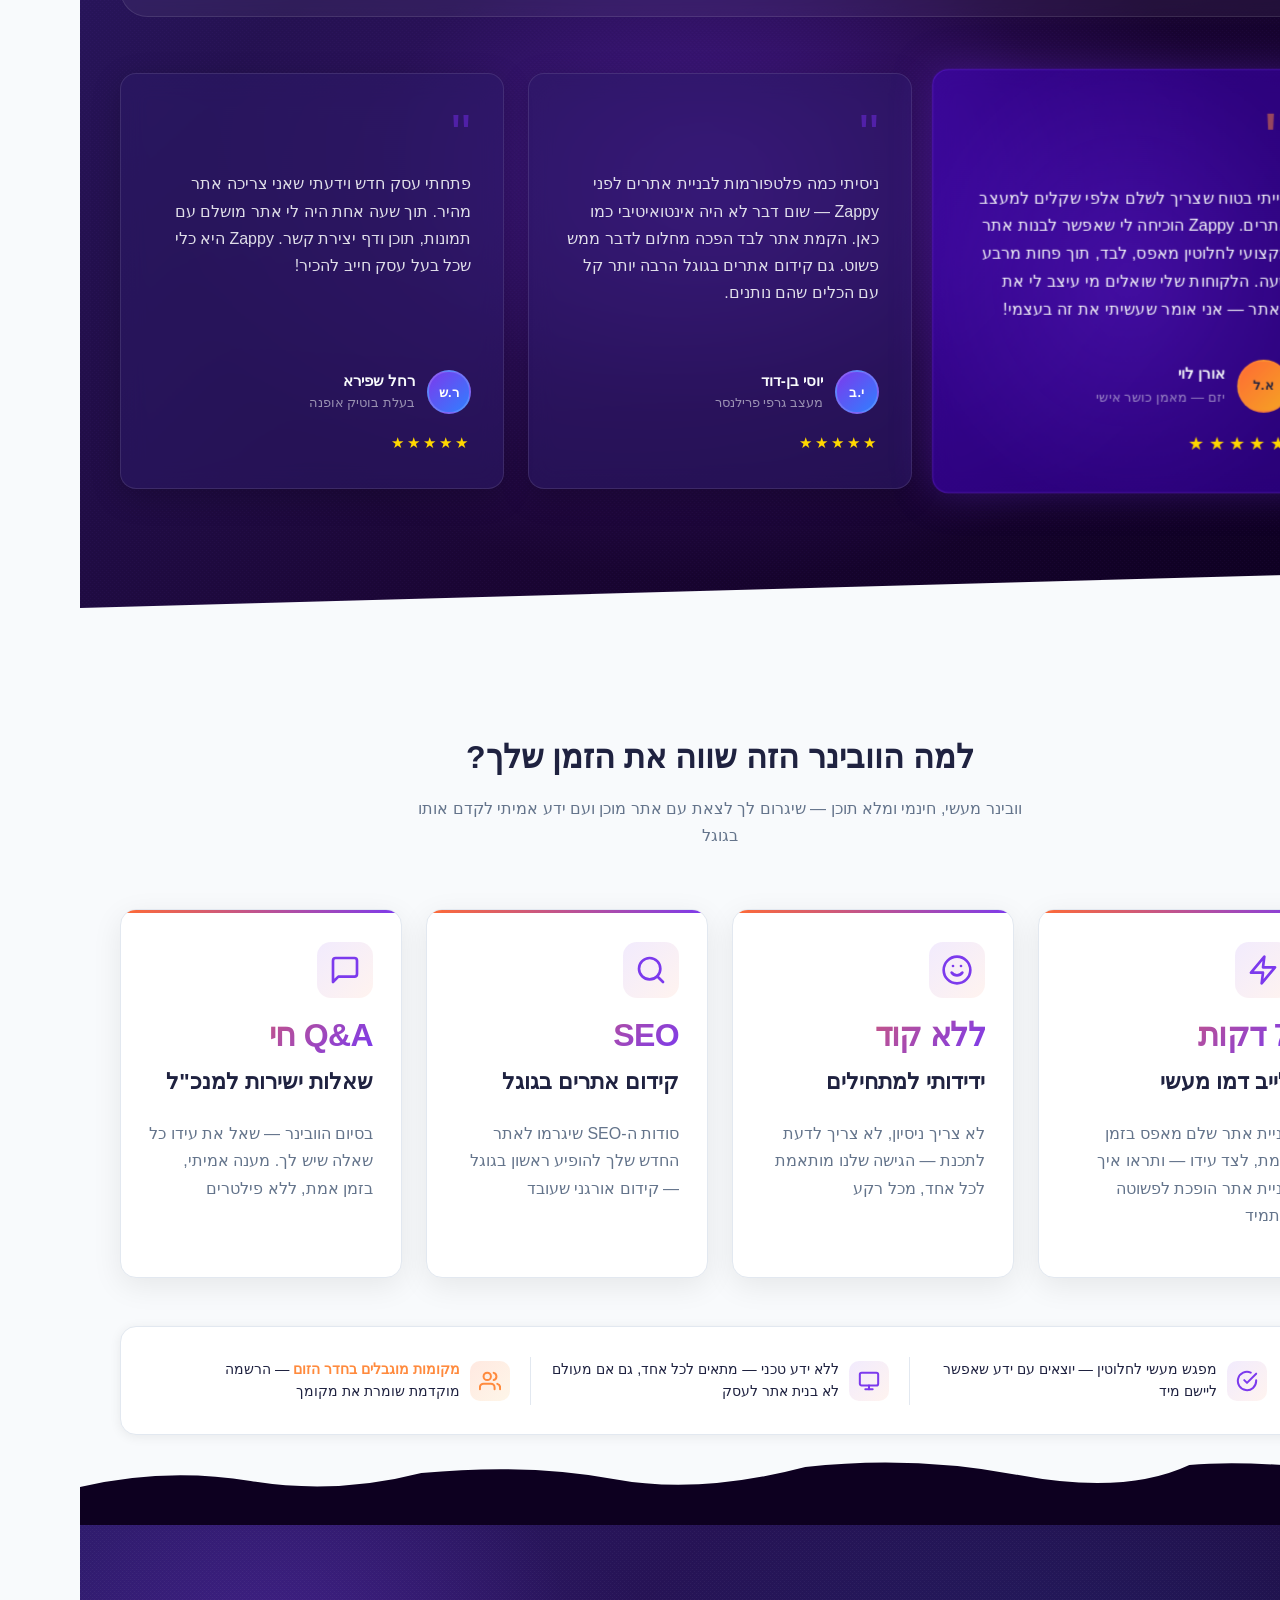
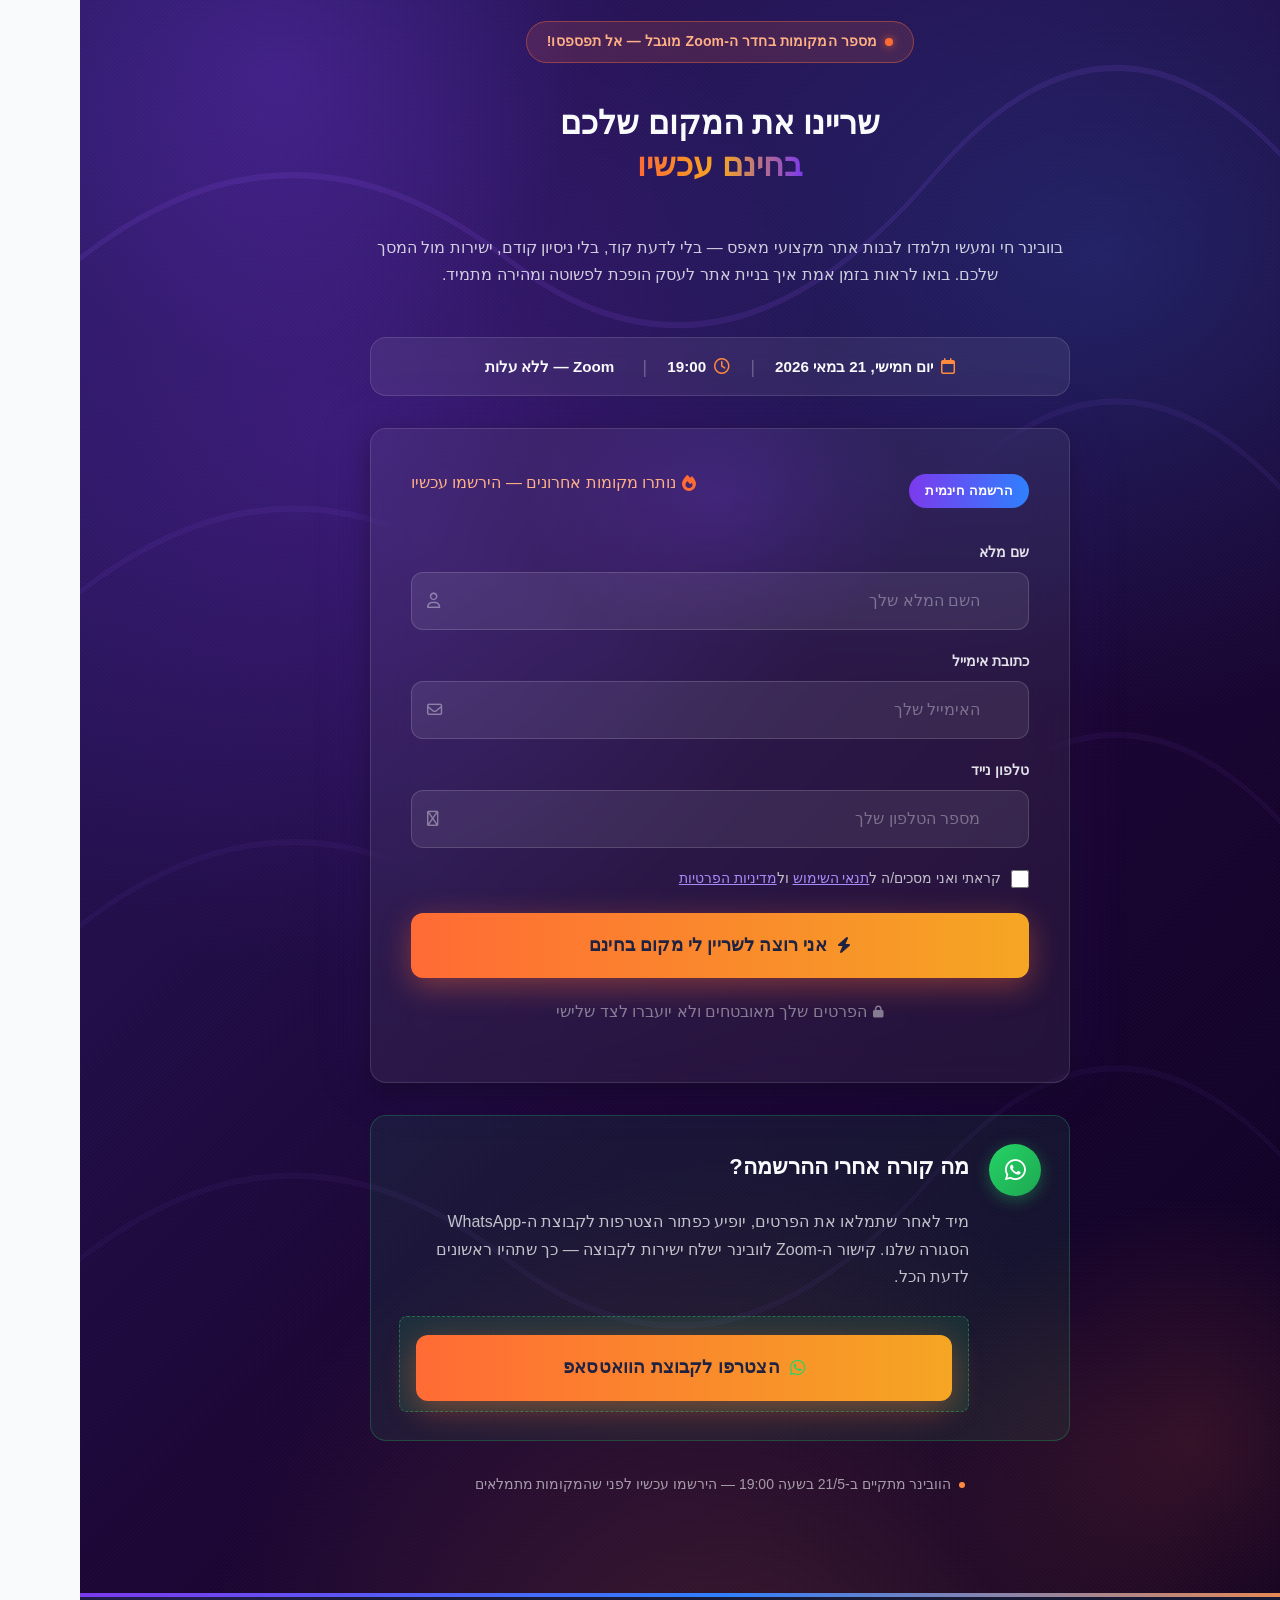
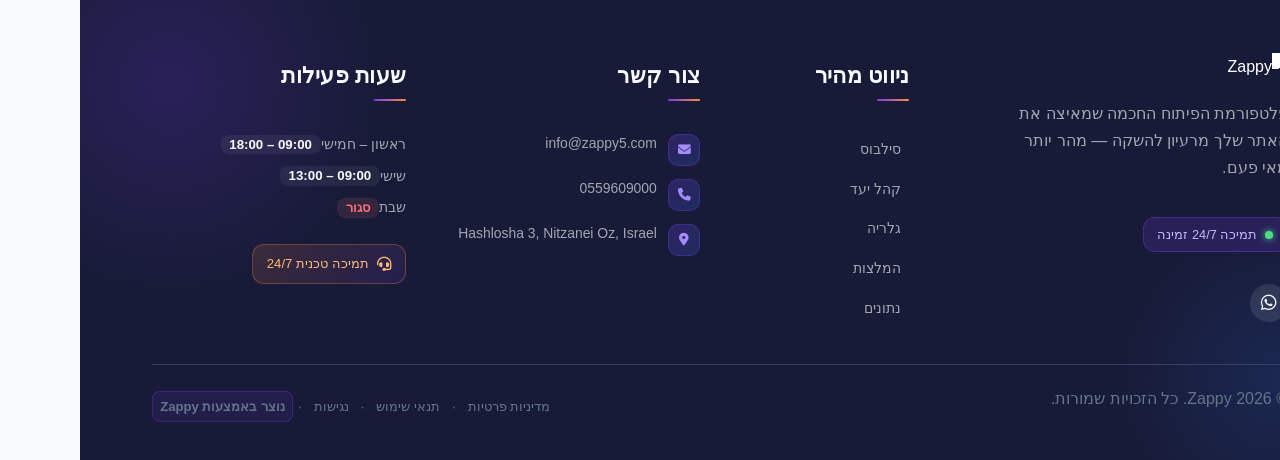
==== commit 6c327d89: "Background sync: Progressive GitHub Sync" ====
--- a/index.html
+++ b/index.html
@@ -4,7 +4,7 @@
     <meta charset="UTF-8">
     <meta name="viewport" content="width=device-width, initial-scale=1.0">
     <meta name="robots" content="index, follow">
-    <title>בניית אתר — Zappy</title>
+    <title>וובינר חינם — Zappy</title>
     <meta name="description" content="Zappy (zappy5.com) is an innovative website-building platform led by CEO Ido, who will host a free live webinar on May 21st at 19:00. The brand is energetic, co">
     <meta name="keywords" content="בניית אתר, אתר לעסק, הקמת אתר לבד, קידום אתרים בגוגל, יצרת אתר">
     
@@ -218,12 +218,12 @@
 })();
 </script>
 <!-- End Zappy Analytics -->
-    <meta property="og:title" content="בניית אתר — Zappy">
+    <meta property="og:title" content="וובינר — Zappy">
     <meta property="og:description" content="Zappy (zappy5.com) is an innovative website-building platform led by CEO Ido, who will host a free live webinar on May 21st at 19:00. The brand is energetic, co">
     <meta name="twitter:card" content="summary_large_image">
-    <meta name="twitter:title" content="בניית אתר — Zappy">
+    <meta name="twitter:title" content="וובינר — Zappy">
     <meta name="twitter:description" content="Zappy (zappy5.com) is an innovative website-building platform led by CEO Ido, who will host a free live webinar on May 21st at 19:00. The brand is energetic, co">
-    <script type="application/ld+json">{"@context":"https://schema.org","@graph":[{"@type":"LocalBusiness","@id":"https://zappy.zappy5.app#organization","name":"Zappy","url":"https://zappy.zappy5.app","description":"Zappy (zappy5.com) is an innovative website-building platform led by CEO Ido, who will host a free live webinar on May 21st at 19:00. The brand is energetic, colorful, and empowering — positioning itself as a game-changer that enables anyone to build a professional website from scratch in minutes without coding knowledge. The webinar landing page should feel exciting and urgent, with a countdown timer, limited Zoom spots scarcity element, a registration form, a syllabus section, example websites gallery, and a post-registration WhatsApp group CTA. The tone is friendly, inspiring, accessible, and action-driven.","address":{"@type":"PostalAddress","streetAddress":"Hashlosha 3, Nitzanei Oz, Israel"},"contactPoint":[{"@type":"ContactPoint","contactType":"customer service","email":"info@zappy5.com","telephone":"0559609000"}]},{"@type":"WebSite","@id":"https://zappy.zappy5.app#website","url":"https://zappy.zappy5.app","name":"Zappy","publisher":{"@id":"https://zappy.zappy5.app#organization"}},{"@type":"ContactPage","@id":"https://zappy.zappy5.app#contactpage","url":"https://zappy.zappy5.app","name":"בניית אתר — Zappy","mainEntity":{"@id":"https://zappy.zappy5.app#organization"},"potentialAction":{"@type":"CommunicateAction","target":{"@type":"EntryPoint","urlTemplate":"https://zappy.zappy5.app/api/email/contact-form","actionPlatform":["http/method=POST"],"contentType":"application/json"},"instrument":[{"@type":"PropertyValue","name":"name","propertyID":"text","valueRequired":true,"description":"הכנס/י שם מלא"},{"@type":"PropertyValue","name":"email","propertyID":"email","valueRequired":true,"description":"your@email.com"},{"@type":"PropertyValue","name":"phone","propertyID":"tel","valueRequired":true,"description":"050-000-0000"},{"@type":"PropertyValue","name":"privacy_consent","propertyID":"checkbox","valueRequired":true}]}}]}</script>
+    <script type="application/ld+json">{"@context":"https://schema.org","@graph":[{"@type":"LocalBusiness","@id":"https://zappy.zappy5.app#organization","name":"Zappy","url":"https://zappy.zappy5.app","description":"Zappy (zappy5.com) is an innovative website-building platform led by CEO Ido, who will host a free live webinar on May 21st at 19:00. The brand is energetic, colorful, and empowering — positioning itself as a game-changer that enables anyone to build a professional website from scratch in minutes without coding knowledge. The webinar landing page should feel exciting and urgent, with a countdown timer, limited Zoom spots scarcity element, a registration form, a syllabus section, example websites gallery, and a post-registration WhatsApp group CTA. The tone is friendly, inspiring, accessible, and action-driven.","address":{"@type":"PostalAddress","streetAddress":"Hashlosha 3, Nitzanei Oz, Israel"},"contactPoint":[{"@type":"ContactPoint","contactType":"customer service","email":"info@zappy5.com","telephone":"0559609000"}]},{"@type":"WebSite","@id":"https://zappy.zappy5.app#website","url":"https://zappy.zappy5.app","name":"Zappy","publisher":{"@id":"https://zappy.zappy5.app#organization"}},{"@type":"ContactPage","@id":"https://zappy.zappy5.app#contactpage","url":"https://zappy.zappy5.app","name":"וובינר חינם — Zappy","mainEntity":{"@id":"https://zappy.zappy5.app#organization"},"potentialAction":{"@type":"CommunicateAction","target":{"@type":"EntryPoint","urlTemplate":"https://zappy.zappy5.app/api/email/contact-form","actionPlatform":["http/method=POST"],"contentType":"application/json"},"instrument":[{"@type":"PropertyValue","name":"name","propertyID":"text","valueRequired":true,"description":"הכנס/י שם מלא"},{"@type":"PropertyValue","name":"email","propertyID":"email","valueRequired":true,"description":"your@email.com"},{"@type":"PropertyValue","name":"phone","propertyID":"tel","valueRequired":true,"description":"050-000-0000"},{"@type":"PropertyValue","name":"privacy_consent","propertyID":"checkbox","valueRequired":true}]}}]}</script>
     <meta property="og:type" content="website"> <meta property="og:locale" content="he_IL">     <link rel="stylesheet" href="https://cdnjs.cloudflare.com/ajax/libs/font-awesome/6.4.0/css/all.min.css"> <style> .skip-link { position: absolute; top: 0; left: 0; transform: translateY(-200%); padding: 12px 18px; background: var(--bg-dark, #1a1a1a); color: var(--text-light, #fff); font-weight: 600; border-radius: 0 0 8px 0; z-index: 10000; } .skip-link:focus { transform: none; outline: 2px solid var(--ring, #fff); outline-offset: 2px; } :focus-visible { outline: 2px solid var(--ring, currentColor); outline-offset: 3px; } </style> <!-- Favicons --> <link rel="icon" type="image/x-icon" href="/assets/favicon.ico"> <link rel="icon" type="image/png" sizes="16x16" href="/assets/favicon-16x16.png"> <link rel="icon" type="image/png" sizes="32x32" href="/assets/favicon-32x32.png"> <link rel="icon" type="image/png" sizes="48x48" href="/assets/favicon-48x48.png"> <link rel="icon" type="image/png" sizes="192x192" href="/assets/favicon-192x192.png"> <link rel="icon" type="image/png" sizes="512x512" href="/assets/favicon-512x512.png"> <link rel="apple-touch-icon" href="/assets/apple-touch-icon.png"> <!-- Cookie Consent --> <link rel="stylesheet" href="https://cdn.jsdelivr.net/npm/vanilla-cookieconsent@3/dist/cookieconsent.css"> <script src="https://cdn.jsdelivr.net/npm/vanilla-cookieconsent@3/dist/cookieconsent.umd.js"></script> <!-- Mickidum Accessibility Toolbar --> <script src="https://cdn.jsdelivr.net/gh/mickidum/acc_toolbar/acctoolbar/acctoolbar.min.js"></script> <style data-zappy-section-v2-css="true"> /* V2 Regenerated Section CSS */ .home-timeline-section { position: relative; overflow: visible; background-color: #1A0533; background-image: radial-gradient(ellipse at 80% 20%, rgba(123,47,247,0.35) 0%, transparent 55%), radial-gradient(ellipse at 10% 80%, rgba(47,128,255,0.2) 0%, transparent 50%), linear-gradient(135deg, #2D1B69 0%, #1A0533 60%, #0D0020 100%); color: var(--text-light); padding: 80px 16px 80px; direction: rtl; } /* ── Background Decorations ── */ .home-timeline-section__bg-decoration { position: absolute; inset: 0; pointer-events: none; z-index: 0; overflow: hidden; } .home-timeline-section__wave-lines { position: absolute; inset: 0; width: 100%; height: 100%; } .home-timeline-section__glow-blob { position: absolute; border-radius: 50%; filter: blur(80px); pointer-events: none; } .home-timeline-section__glow-blob--right { width: 500px; height: 500px; background: radial-gradient(circle, rgba(123,47,247,0.3) 0%, transparent 70%); top: -100px; inset-inline-end: -100px; } .home-timeline-section__glow-blob--left { width: 400px; height: 400px; background: radial-gradient(circle, rgba(47,128,255,0.2) 0%, transparent 70%); bottom: -80px; inset-inline-start: -80px; } /* ── Container ── */ .home-timeline-section__container { position: relative; z-index: 1; max-width: 1200px; margin: 0 auto; } /* ── Header ── */ .home-timeline-section__header { text-align: center; margin-bottom: 60px; } .home-timeline-section__label { display: inline-block; background: linear-gradient(90deg, rgba(123,47,247,0.3) 0%, rgba(47,128,255,0.3) 100%); border: 1px solid rgba(123,47,247,0.5); color: #C4A8FF; font-size: 0.8rem; font-weight: 700; letter-spacing: 0.12em; text-transform: uppercase; padding: 6px 18px; border-radius: 100px; margin-bottom: 16px; } .home-timeline-section__title { font-family: 'Syne', 'Inter', sans-serif; font-size: 2rem; font-weight: 700; line-height: 1.3; color: var(--text-light); margin: 0 0 16px; letter-spacing: -0.01em; } .home-timeline-section__subtitle { font-size: 1rem; line-height: 1.7; color: rgba(248,250,252,0.7); margin: 0 auto; max-width: 560px; } /* ── Stepper Wrapper ── */ .home-timeline-section__stepper { position: relative; display: grid; grid-template-columns: 1fr; gap: 24px; direction: rtl; } /* Desktop connector line — hidden on mobile */ .home-timeline-section__connector-line { display: none; } /* ── Individual Step ── */ .home-timeline-section__step { display: flex; flex-direction: row; align-items: flex-start; gap: 20px; } .home-timeline-section__step-top { display: flex; flex-direction: column; align-items: center; flex-shrink: 0; gap: 10px; min-width: 80px; } /* ── Icon wrap ── */ .home-timeline-section__icon-wrap { width: 52px; height: 52px; border-radius: 50%; display: flex; align-items: center; justify-content: center; color: #fff; flex-shrink: 0; } .home-timeline-section__icon-wrap--1 { background: linear-gradient(135deg, #7B2FF7 0%, #4A00E0 100%); box-shadow: 0 0 20px rgba(123,47,247,0.5); } .home-timeline-section__icon-wrap--2 { background: linear-gradient(135deg, #FF6B35 0%, #F5A623 100%); box-shadow: 0 0 20px rgba(255,107,53,0.5); } .home-timeline-section__icon-wrap--3 { background: linear-gradient(135deg, #2F80FF 0%, #0D5FE0 100%); box-shadow: 0 0 20px rgba(47,128,255,0.5); } .home-timeline-section__icon-wrap--4 { background: linear-gradient(135deg, #00C9A7 0%, #007A65 100%); box-shadow: 0 0 20px rgba(0,201,167,0.5); } .home-timeline-section__icon-wrap--5 { background: linear-gradient(135deg, #FF3CAC 0%, #784BA0 100%); box-shadow: 0 0 20px rgba(255,60,172,0.5); } /* ── Step Number ── */ .home-timeline-section__step-number { font-family: 'Syne', 'Inter', sans-serif; font-size: 1.5rem; font-weight: 800; line-height: 1; background: linear-gradient(135deg, rgba(255,255,255,0.9) 0%, rgba(255,255,255,0.4) 100%); -webkit-background-clip: text; -webkit-text-fill-color: transparent; background-clip: text; } /* ── Time Badge ── */ .home-timeline-section__time-badge { font-size: 0.7rem; font-weight: 600; color: rgba(248,250,252,0.55); letter-spacing: 0.04em; white-space: nowrap; text-align: center; } /* ── Card ── */ .home-timeline-section__card { background: rgba(45,27,105,0.55); border-radius: 16px; border: 1px solid rgba(255,255,255,0.1); padding: 20px 22px; color: var(--text-light); flex: 1; backdrop-filter: blur(10px); transition: transform 0.25s ease, box-shadow 0.25s ease, border-color 0.25s ease; } .home-timeline-section__card:hover { transform: translateY(-4px); box-shadow: 0 12px 40px rgba(123,47,247,0.3); border-color: rgba(123,47,247,0.4); } .home-timeline-section__step--1 .home-timeline-section__card { border-top: 3px solid #7B2FF7; } .home-timeline-section__step--2 .home-timeline-section__card { border-top: 3px solid #FF6B35; } .home-timeline-section__step--3 .home-timeline-section__card { border-top: 3px solid #2F80FF; } .home-timeline-section__step--4 .home-timeline-section__card { border-top: 3px solid #00C9A7; } .home-timeline-section__step--5 .home-timeline-section__card { border-top: 3px solid #FF3CAC; } .home-timeline-section__card-title { font-family: 'Syne', 'Inter', sans-serif; font-size: 1.375rem; font-weight: 700; line-height: 1.4; color: var(--text-light); margin: 0 0 10px; text-align: right; } .home-timeline-section__card-desc { font-size: 1rem; line-height: 1.7; color: rgba(248,250,252,0.72); margin: 0; text-align: right; } /* ── CTA Block ── */ .home-timeline-section__cta-wrap { text-align: center; margin-top: 56px; display: flex; flex-direction: column; align-items: center; gap: 20px; } .home-timeline-section__cta-label { font-size: 1rem; line-height: 1.7; color: rgba(248,250,252,0.8); margin: 0; } .home-timeline-section__cta-btn { display: inline-flex; align-items: center; gap: 10px; background: linear-gradient(90deg, #FF6B35 0%, #F5A623 100%); color: #fff; font-size: 1.05rem; font-weight: 700; padding: 16px 36px; border-radius: 100px; border: none; text-decoration: none; cursor: pointer; box-shadow: 0 8px 32px rgba(255,107,53,0.4); transition: transform 0.2s ease, box-shadow 0.2s ease, filter 0.2s ease; direction: rtl; } .home-timeline-section__cta-btn:hover { transform: translateY(-3px) scale(1.03); box-shadow: 0 14px 44px rgba(255,107,53,0.55); filter: brightness(1.05); } /* ═══════════════════════════════════════════ DESKTOP LAYOUT — Horizontal Stepper ═══════════════════════════════════════════ */ @media (min-width: 768px) { .home-timeline-section { padding: 100px 40px 100px; } .home-timeline-section__title { font-size: 2.5rem; } .home-timeline-section__stepper { grid-template-columns: repeat(5, 1fr); gap: 0; align-items: start; } /* Connector line across all steps */ .home-timeline-section__connector-line { display: block; position: absolute; top: 26px; inset-inline-start: calc(10%); inset-inline-end: calc(10%); height: 2px; background: linear-gradient(to left, rgba(255,60,172,0.6), rgba(0,201,167,0.6), rgba(47,128,255,0.6), rgba(255,107,53,0.6), rgba(123,47,247,0.6)); z-index: 0; } /* Each step becomes a vertical column */ .home-timeline-section__step { flex-direction: column; align-items: center; gap: 16px; padding: 0 10px; position: relative; z-index: 1; } .home-timeline-section__step-top { align-items: center; width: 100%; } .home-timeline-section__card { text-align: center; padding: 20px 16px; } .home-timeline-section__card-title { text-align: center; font-size: 1.1rem; } .home-timeline-section__card-desc { text-align: center; font-size: 0.9rem; } .home-timeline-section__time-badge { font-size: 0.68rem; } } @media (min-width: 1024px) { .home-timeline-section { padding: 110px 60px 110px; } .home-timeline-section__card-title { font-size: 1.2rem; } .home-timeline-section__card-desc { font-size: 0.95rem; } } /* ═══════════════════════════════════════════ MOBILE OVERRIDES ═══════════════════════════════════════════ */ @media (max-width: 767px) { .home-timeline-section { padding: 60px 16px 60px; } .home-timeline-section__header { margin-bottom: 40px; } .home-timeline-section__stepper { grid-template-columns: 1fr !important; } .home-timeline-section__step { flex-direction: row; align-items: flex-start; } .home-timeline-section__step-top { min-width: 70px; } .home-timeline-section__icon-wrap { width: 44px; height: 44px; } .home-timeline-section__card { padding: 16px; } .home-timeline-section__card-title { font-size: 1.1rem; } .home-timeline-section__cta-btn { font-size: 0.95rem; padding: 14px 28px; } } </style> 
 <style data-zappy-section-v2-css="true">
 /* V2 Regenerated Section CSS */
@@ -949,7 +949,7 @@
     <i class="fa-solid fa-rocket" aria-hidden="true"></i> אני רוצה לבנות את האתר שלי
   </a>
 </p></div>
-</div> <!-- Bottom torn-paper SVG divider --> <div class="gallery-divider-wrapper"> <svg data-no-icon-edit="true" aria-hidden="true" viewBox="0 0 1440 90" preserveAspectRatio="none" xmlns="http://www.w3.org/2000/svg"> <path d="M0,90 L0,42 Q30,36 60,44 T130,38 Q175,44 220,36 T310,42 Q360,37 410,44 T500,38 Q550,43 600,36 T690,42 Q740,38 800,44 T900,37 Q950,43 1010,36 T1110,42 Q1160,37 1210,44 T1310,38 Q1370,43 1440,40 L1440,90 Z" fill="#1A0533"></path> </svg> </div> </section> <section data-band-index="4" id="testimonials" class="index-testimonials-section" data-layout-spec="בית-testimonials" dir="rtl"> <!-- Decorative background elements --> <div class="its-bg-blob its-blob-center" aria-hidden="true"></div> <div class="its-noise-overlay" aria-hidden="true"></div> <div class="its-container"> <!-- Section Header --> <div class="its-header"> <p><span class="its-eyebrow">מה אומרים עלינו</span> </p><h2 class="its-title">אלפי בעלי עסקים כבר בנו אתר מקצועי עם Zappy</h2> <p class="its-subtitle">בעלי עסקים, מעצבים, סוכנויות ופרילנסרים — כולם בנו אתר לעסק מהיר, יפה ומקצועי בלי לדעת קוד</p> </div> <!-- Social Proof Bar --> <div class="its-social-proof-bar"> <div class="its-proof-item"> <span class="its-proof-stars">★★★★★</span> <span class="its-proof-text" >+2,300 אתרים שנבנו בפלטפורמה</span> </div> <div class="its-proof-divider" aria-hidden="true"></div> <div class="its-proof-item"> <span class="its-proof-icon"><i class="fa-solid fa-briefcase" data-element-type="icon" data-element-id="icon-1778765291296-9sinxnxj0" data-icon-type="fontawesome"></i></span> <span class="its-proof-text">עסקים, סוכנויות ופרילנסרים</span> </div> <div class="its-proof-divider" aria-hidden="true"></div> <div class="its-proof-item"> <span class="its-proof-icon"><i class="fa-solid fa-bolt" data-element-type="icon" data-element-id="icon-1778765291296-qbac6h6hd" data-icon-type="fontawesome"></i></span> <span class="its-proof-text">ממוצע בניית אתר: פחות מ-7 דקות</span> </div> </div> <!-- Testimonials Grid --> <div class="its-grid zappy-preserve-css-grid" id="zappy-auto-grid-1778765291423-23iber" data-zappy-auto-grid="true" data-original-item-width="384" data-original-gap="24px" style="align-items: stretch !important; --zappy-grid-cols: repeat(3, minmax(0, 1fr)); display: grid; grid-template-columns: repeat(3, minmax(0, 1fr));" data-zappy-explicit-columns="true"> <!-- Card 1 --> <!-- Card 2 — Featured/Standout --> <article class="its-card its-card-featured zappy-grid-item-no-stretch" style="align-self: start !important;" data-grid-item-index="0"> <div class="its-featured-glow" aria-hidden="true"></div> <div class="its-quote-mark its-quote-mark-featured" aria-hidden="true">"</div> <p class="its-quote-text its-quote-featured">הייתי בטוח שצריך לשלם אלפי שקלים למעצב אתרים. Zappy הוכיחה לי שאפשר לבנות אתר מקצועי לחלוטין מאפס, לבד, תוך פחות מרבע שעה. הלקוחות שלי שואלים מי עיצב לי את האתר — אני אומר שעשיתי את זה בעצמי!</p> <div class="its-card-footer"> <div class="its-avatar its-avatar-featured"> <span class="its-avatar-initials" style="color: rgb(31, 34, 64) !important;">א.ל</span> </div> <div class="its-person-info"> <strong class="its-person-name">אורן לוי</strong> <span class="its-person-role">יזם — מאמן כושר אישי</span> </div> </div> <div class="its-stars its-stars-featured" aria-label="דירוג 5 כוכבים">★★★★★</div> </article> <!-- Card 3 --> <!-- Card 4 --> <article class="its-card its-card-side its-card-bottom" data-grid-item-index="1"> <div class="its-quote-mark" aria-hidden="true">"</div> <p class="its-quote-text">ניסיתי כמה פלטפורמות לבניית אתרים לפני Zappy — שום דבר לא היה אינטואיטיבי כמו כאן. הקמת אתר לבד הפכה מחלום לדבר ממש פשוט. גם קידום אתרים בגוגל הרבה יותר קל עם הכלים שהם נותנים.</p> <div class="its-card-footer"> <div class="its-avatar"> <span class="its-avatar-initials">י.ב</span> </div> <div class="its-person-info"> <strong class="its-person-name">יוסי בן-דוד</strong> <span class="its-person-role">מעצב גרפי פרילנסר</span> </div> </div> <div class="its-stars" aria-label="דירוג 5 כוכבים">★★★★★</div> </article> <!-- Card 5 --> <article class="its-card its-card-side its-card-bottom" data-grid-item-index="2"> <div class="its-quote-mark" aria-hidden="true">"</div> <p class="its-quote-text">פתחתי עסק חדש וידעתי שאני צריכה אתר מהיר. תוך שעה אחת היה לי אתר מושלם עם תמונות, תוכן ודף יצירת קשר. Zappy היא כלי שכל בעל עסק חייב להכיר!</p> <div class="its-card-footer"> <div class="its-avatar"> <span class="its-avatar-initials">ר.ש</span> </div> <div class="its-person-info"> <strong class="its-person-name">רחל שפירא</strong> <span class="its-person-role">בעלת בוטיק אופנה</span> </div> </div> <div class="its-stars" aria-label="דירוג 5 כוכבים">★★★★★</div> </article> </div> <!-- /grid --> </div> <!-- /container --> <!-- Bottom angular clip-path divider --> <div class="its-divider-wrapper"> <svg data-no-icon-edit="true" aria-hidden="true" viewBox="0 0 1200 80" preserveAspectRatio="none" xmlns="http://www.w3.org/2000/svg"> <path d="M0,80 L0,55 L1200,20 L1200,80 Z" fill="#F8FAFC"></path> </svg> </div> </section> <section data-band-index="5" class="index-stats-section" data-layout-spec="בית-stats" dir="rtl"> <div class="index-stats-container"> <!-- Section Header --> <div class="index-stats-header"> <h2 class="index-stats-title">למה הוובינר הזה שווה את הזמן שלך?</h2> <p class="index-stats-subtitle">וובינר מעשי, חינמי ומלא תוכן — שיגרום לך לצאת עם אתר מוכן ועם ידע אמיתי לקדם אותו בגוגל</p> </div> <!-- Stats Grid --> <div class="index-stats-grid"> <article class="index-stat-card"> <div class="index-stat-icon-wrap"> <svg data-element-type="icon" data-icon-type="svg" xmlns="http://www.w3.org/2000/svg" width="32" height="32" viewBox="0 0 24 24" fill="none" stroke="currentColor" stroke-width="2" stroke-linecap="round" stroke-linejoin="round" aria-hidden="true"><polygon points="13 2 3 14 12 14 11 22 21 10 12 10 13 2"></polygon></svg> </div> <div class="index-stat-content"> <span class="index-stat-number">7 דקות</span> <h3 class="index-stat-label">לייב דמו מעשי</h3> <p class="index-stat-desc">בניית אתר שלם מאפס בזמן אמת, לצד עידו — ותראו איך בניית אתר הופכת לפשוטה מתמיד</p> </div> </article> <article class="index-stat-card"> <div class="index-stat-icon-wrap"> <svg data-element-type="icon" data-icon-type="svg" xmlns="http://www.w3.org/2000/svg" width="32" height="32" viewBox="0 0 24 24" fill="none" stroke="currentColor" stroke-width="2" stroke-linecap="round" stroke-linejoin="round" aria-hidden="true"><circle cx="12" cy="12" r="10"></circle><path d="M8 14s1.5 2 4 2 4-2 4-2"></path><line x1="9" y1="9" x2="9.01" y2="9"></line><line x1="15" y1="9" x2="15.01" y2="9"></line></svg> </div> <div class="index-stat-content"> <span class="index-stat-number">ללא קוד</span> <h3 class="index-stat-label">ידידותי למתחילים</h3> <p class="index-stat-desc">לא צריך ניסיון, לא צריך לדעת לתכנת — הגישה שלנו מותאמת לכל אחד, מכל רקע</p> </div> </article> <article class="index-stat-card"> <div class="index-stat-icon-wrap"> <svg data-element-type="icon" data-icon-type="svg" xmlns="http://www.w3.org/2000/svg" width="32" height="32" viewBox="0 0 24 24" fill="none" stroke="currentColor" stroke-width="2" stroke-linecap="round" stroke-linejoin="round" aria-hidden="true"><circle cx="11" cy="11" r="8"></circle><line x1="21" y1="21" x2="16.65" y2="16.65"></line></svg> </div> <div class="index-stat-content"> <span class="index-stat-number">SEO</span> <h3 class="index-stat-label">קידום אתרים בגוגל</h3> <p class="index-stat-desc">סודות ה-SEO שיגרמו לאתר החדש שלך להופיע ראשון בגוגל — קידום אורגני שעובד</p> </div> </article> <article class="index-stat-card"> <div class="index-stat-icon-wrap"> <svg data-element-type="icon" data-icon-type="svg" xmlns="http://www.w3.org/2000/svg" width="32" height="32" viewBox="0 0 24 24" fill="none" stroke="currentColor" stroke-width="2" stroke-linecap="round" stroke-linejoin="round" aria-hidden="true"><path d="M21 15a2 2 0 0 1-2 2H7l-4 4V5a2 2 0 0 1 2-2h14a2 2 0 0 1 2 2z"></path></svg> </div> <div class="index-stat-content"> <span class="index-stat-number">Q&amp;A חי</span> <h3 class="index-stat-label">שאלות ישירות למנכ"ל</h3> <p class="index-stat-desc">בסיום הוובינר — שאל את עידו כל שאלה שיש לך. מענה אמיתי, בזמן אמת, ללא פילטרים</p> </div> </article> </div> <!-- /Stats Grid --> <!-- Reassurance Strip --> <div class="index-reassurance-strip"> <div class="index-reassurance-item"> <span class="index-reassurance-icon"> <svg data-element-type="icon" data-icon-type="svg" xmlns="http://www.w3.org/2000/svg" width="22" height="22" viewBox="0 0 24 24" fill="none" stroke="currentColor" stroke-width="2.2" stroke-linecap="round" stroke-linejoin="round" aria-hidden="true"><path d="M22 11.08V12a10 10 0 1 1-5.93-9.14"></path><polyline points="22 4 12 14.01 9 11.01"></polyline></svg> </span> <span class="index-reassurance-text">מפגש מעשי לחלוטין — יוצאים עם ידע שאפשר ליישם מיד</span> </div> <div class="index-reassurance-divider" aria-hidden="true"></div> <div class="index-reassurance-item"> <span class="index-reassurance-icon"> <svg data-element-type="icon" data-icon-type="svg" xmlns="http://www.w3.org/2000/svg" width="22" height="22" viewBox="0 0 24 24" fill="none" stroke="currentColor" stroke-width="2.2" stroke-linecap="round" stroke-linejoin="round" aria-hidden="true"><rect x="2" y="3" width="20" height="14" rx="2" ry="2"></rect><line x1="8" y1="21" x2="16" y2="21"></line><line x1="12" y1="17" x2="12" y2="21"></line></svg> </span> <span class="index-reassurance-text">ללא ידע טכני — מתאים לכל אחד, גם אם מעולם לא בנית אתר לעסק</span> </div> <div class="index-reassurance-divider" aria-hidden="true"></div> <div class="index-reassurance-item"> <span class="index-reassurance-icon urgent"> <svg data-element-type="icon" data-icon-type="svg" xmlns="http://www.w3.org/2000/svg" width="22" height="22" viewBox="0 0 24 24" fill="none" stroke="currentColor" stroke-width="2.2" stroke-linecap="round" stroke-linejoin="round" aria-hidden="true"><path d="M17 21v-2a4 4 0 0 0-4-4H5a4 4 0 0 0-4 4v2"></path><circle cx="9" cy="7" r="4"></circle><path d="M23 21v-2a4 4 0 0 0-3-3.87"></path><path d="M16 3.13a4 4 0 0 1 0 7.75"></path></svg> </span> <span class="index-reassurance-text"><strong>מקומות מוגבלים בחדר הזום</strong> — הרשמה מוקדמת שומרת את מקומך</span> </div> </div> <!-- /Reassurance Strip --> </div> <!-- Bottom Divider: gradient swell orange → violet --> <div class="index-stats-divider-wrapper"> <svg data-no-icon-edit="true" aria-hidden="true" viewBox="0 0 1200 90" preserveAspectRatio="none" xmlns="http://www.w3.org/2000/svg"> <defs> <linearGradient id="statsSwellGrad" x1="0%" y1="0%" x2="100%" y2="0%"> <stop offset="0%" stop-color="#FF6B35"></stop> <stop offset="50%" stop-color="#C026D3"></stop> <stop offset="100%" stop-color="#7C3AED"></stop> </linearGradient> </defs> <path d="M0,90 L0,52 Q80,32 160,46 T320,38 Q420,28 500,44 T680,32 Q780,20 880,40 T1040,30 Q1100,24 1200,38 L1200,90 Z" fill="#0D0020"></path> </svg> </div> </section> <section data-band-index="6" id="cta" class="index-cta-section" data-layout-spec="בית-cta" dir="rtl"> <!-- Decorative background elements --> <div class="index-cta-bg-blob index-cta-bg-blob--1" aria-hidden="true"></div> <div class="index-cta-bg-blob index-cta-bg-blob--2" aria-hidden="true"></div> <div class="index-cta-noise-overlay" aria-hidden="true"></div> <!-- Wave lines decoration --> <svg class="index-cta-wave-lines" data-no-icon-edit="true" aria-hidden="true" viewBox="0 0 1200 400" preserveAspectRatio="none" xmlns="http://www.w3.org/2000/svg"> <path d="M0,80 Q200,40 400,80 T800,60 T1200,80" stroke="#9B5FFF" stroke-width="1.5" fill="none" opacity="0.12"></path> <path d="M0,160 Q200,120 400,160 T800,140 T1200,160" stroke="#9B5FFF" stroke-width="1.5" fill="none" opacity="0.08"></path> <path d="M0,240 Q200,200 400,240 T800,220 T1200,240" stroke="#9B5FFF" stroke-width="1.5" fill="none" opacity="0.06"></path> <path d="M0,320 Q200,280 400,320 T800,300 T1200,320" stroke="#9B5FFF" stroke-width="1.5" fill="none" opacity="0.05"></path> </svg> <div class="index-cta-container"> <!-- Top urgency badge --> <div class="index-cta-urgency-badge"> <span class="index-cta-urgency-dot"></span> <span>מספר המקומות בחדר ה-Zoom מוגבל — אל תפספסו!</span> </div> <!-- Main heading --> <h2 class="index-cta-heading">שריינו את המקום שלכם<br><span class="index-cta-heading-accent">בחינם עכשיו</span></h2> <p class="index-cta-subtext">בוובינר חי ומעשי תלמדו לבנות אתר מקצועי מאפס — בלי לדעת קוד, בלי ניסיון קודם, ישירות מול המסך שלכם. בואו לראות בזמן אמת איך בניית אתר לעסק הופכת לפשוטה ומהירה מתמיד.</p> <!-- Date-time reminder --> <div class="index-cta-datetime"> <div class="index-cta-datetime-item"> <i class="fa-regular fa-calendar" aria-hidden="true"></i> <span>יום חמישי, 21 במאי 2026</span> </div> <div class="index-cta-datetime-divider" aria-hidden="true">|</div> <div class="index-cta-datetime-item"> <i class="fa-regular fa-clock" aria-hidden="true"></i> <span>19:00</span> </div> <div class="index-cta-datetime-divider" aria-hidden="true">|</div> <div class="index-cta-datetime-item"> <i class="fa-brands fa-zoom" aria-hidden="true"></i> <span>Zoom — ללא עלות</span> </div> </div> <!-- Form spotlight card --> <div class="index-cta-form-card"> <div class="index-cta-form-spotlight" aria-hidden="true"></div> <div class="index-cta-form-header"> <span class="index-cta-form-badge">הרשמה חינמית</span> <p class="index-cta-form-seats"><i class="fa-solid fa-fire" aria-hidden="true"></i> נותרו מקומות אחרונים — הירשמו עכשיו</p> </div> <form class="contact-form index-cta-form" novalidate=""> <div class="index-cta-field-group"> <label class="index-cta-label" for="cta-name">שם מלא</label> <div class="index-cta-input-wrapper"> <i class="fa-regular fa-user index-cta-input-icon" aria-hidden="true"></i> <input class="index-cta-input" type="text" id="cta-name" name="name" placeholder="השם המלא שלך" required="" autocomplete="name"> </div> </div> <div class="index-cta-field-group"> <label class="index-cta-label" for="cta-email">כתובת אימייל</label> <div class="index-cta-input-wrapper"> <i class="fa-regular fa-envelope index-cta-input-icon" aria-hidden="true"></i> <input class="index-cta-input" type="email" id="cta-email" name="email" placeholder="האימייל שלך" required="" autocomplete="email"> </div> </div> <div class="index-cta-field-group"> <label class="index-cta-label" for="cta-phone">טלפון נייד</label> <div class="index-cta-input-wrapper"> <i class="fa-regular fa-phone index-cta-input-icon" aria-hidden="true"></i> <input class="index-cta-input" type="tel" id="cta-phone" name="phone" placeholder="מספר הטלפון שלך" required="" autocomplete="tel"> </div> </div> <div class="privacy-consent index-cta-privacy"> <label class="privacy-consent-label"> <input type="checkbox" name="privacy_consent" class="privacy-consent-checkbox" required=""> <span>קראתי ואני מסכים/ה ל<a href="/terms" target="_blank">תנאי השימוש</a> ול<a href="/privacy" target="_blank">מדיניות הפרטיות</a></span> </label> </div> <button type="submit" class="index-cta-submit-btn"> <i class="fa-solid fa-bolt" aria-hidden="true"></i> אני רוצה לשריין לי מקום בחינם </button> <p class="index-cta-form-note"><i class="fa-solid fa-lock" aria-hidden="true"></i> הפרטים שלך מאובטחים ולא יועברו לצד שלישי</p> </form> </div> <!-- Post-registration WhatsApp note --> <div class="index-cta-post-reg"> <div class="index-cta-post-reg-icon"> <i class="fa-brands fa-whatsapp" aria-hidden="true"></i> </div> <div class="index-cta-post-reg-content"> <h3 class="index-cta-post-reg-title">מה קורה אחרי ההרשמה?</h3> <p class="index-cta-post-reg-text">מיד לאחר שתמלאו את הפרטים, יופיע כפתור הצטרפות לקבוצת ה-WhatsApp הסגורה שלנו. קישור ה-Zoom לוובינר ישלח ישירות לקבוצה — כך שתהיו ראשונים לדעת הכל.</p> <div class="index-cta-whatsapp-preview"> <i class="fa-brands fa-whatsapp" aria-hidden="true"></i> <span>לאחר ההרשמה — כפתור ההצטרפות לקבוצה יופיע כאן</span> </div> </div> </div> <!-- Bottom mini urgency --> <div class="index-cta-bottom-urgency"> <span class="index-cta-bottom-urgency-dot"></span> <span>הוובינר מתקיים ב-21/5 בשעה 19:00 — הירשמו עכשיו לפני שהמקומות מתמלאים</span> </div> </div> </section> </main> <footer class="site-footer" dir="rtl" aria-label="כותרת תחתונה של האתר"><div class="footer-glow-bar"></div><div class="footer-container"><div class="footer-top"><div class="footer-col footer-col--brand"><a href="/" class="footer-logo-link"><img src="/assets/zappy-web-development-platform-saas-logo.webp" alt="Zappy" class="logo"></a><p class="footer-tagline">פלטפורמת הפיתוח החכמה שמאיצה את האתר שלך מרעיון להשקה — מהר יותר מאי פעם.</p><div class="footer-badge"><span class="badge-dot"></span>תמיכה 24/7 זמינה</div><div class="footer-social" style="display:flex; gap: 12px; margin-top: 16px;">
+</div> <!-- Bottom torn-paper SVG divider --> <div class="gallery-divider-wrapper"> <svg data-no-icon-edit="true" aria-hidden="true" viewBox="0 0 1440 90" preserveAspectRatio="none" xmlns="http://www.w3.org/2000/svg"> <path d="M0,90 L0,42 Q30,36 60,44 T130,38 Q175,44 220,36 T310,42 Q360,37 410,44 T500,38 Q550,43 600,36 T690,42 Q740,38 800,44 T900,37 Q950,43 1010,36 T1110,42 Q1160,37 1210,44 T1310,38 Q1370,43 1440,40 L1440,90 Z" fill="#1A0533"></path> </svg> </div> </section> <section data-band-index="4" id="testimonials" class="index-testimonials-section" data-layout-spec="בית-testimonials" dir="rtl"> <!-- Decorative background elements --> <div class="its-bg-blob its-blob-center" aria-hidden="true"></div> <div class="its-noise-overlay" aria-hidden="true"></div> <div class="its-container"> <!-- Section Header --> <div class="its-header"> <p><span class="its-eyebrow">מה אומרים עלינו</span> </p><h2 class="its-title">אלפי בעלי עסקים כבר בנו אתר מקצועי עם Zappy</h2> <p class="its-subtitle">בעלי עסקים, מעצבים, סוכנויות ופרילנסרים — כולם בנו אתר לעסק מהיר, יפה ומקצועי בלי לדעת קוד</p> </div> <!-- Social Proof Bar --> <div class="its-social-proof-bar"> <div class="its-proof-item"> <span class="its-proof-stars">★★★★★</span> <span class="its-proof-text" >+2,300 אתרים שנבנו בפלטפורמה</span> </div> <div class="its-proof-divider" aria-hidden="true"></div> <div class="its-proof-item"> <span class="its-proof-icon"><i class="fa-solid fa-briefcase" data-element-type="icon" data-element-id="icon-1778765291296-9sinxnxj0" data-icon-type="fontawesome"></i></span> <span class="its-proof-text">עסקים, סוכנויות ופרילנסרים</span> </div> <div class="its-proof-divider" aria-hidden="true"></div> <div class="its-proof-item"> <span class="its-proof-icon"><i class="fa-solid fa-bolt" data-element-type="icon" data-element-id="icon-1778765291296-qbac6h6hd" data-icon-type="fontawesome"></i></span> <span class="its-proof-text">ממוצע בניית אתר: פחות מ-7 דקות</span> </div> </div> <!-- Testimonials Grid --> <div class="its-grid zappy-preserve-css-grid" id="zappy-auto-grid-1778765291423-23iber" data-zappy-auto-grid="true" data-original-item-width="384" data-original-gap="24px" style="align-items: stretch !important; --zappy-grid-cols: repeat(3, minmax(0, 1fr)); display: grid; grid-template-columns: repeat(3, minmax(0, 1fr));" data-zappy-explicit-columns="true"> <!-- Card 1 --> <!-- Card 2 — Featured/Standout --> <article class="its-card its-card-featured zappy-grid-item-no-stretch" style="align-self: start !important;" data-grid-item-index="0"> <div class="its-featured-glow" aria-hidden="true"></div> <div class="its-quote-mark its-quote-mark-featured" aria-hidden="true">"</div> <p class="its-quote-text its-quote-featured">הייתי בטוח שצריך לשלם אלפי שקלים למעצב אתרים. Zappy הוכיחה לי שאפשר לבנות אתר מקצועי לחלוטין מאפס, לבד, תוך פחות מרבע שעה. הלקוחות שלי שואלים מי עיצב לי את האתר — אני אומר שעשיתי את זה בעצמי!</p> <div class="its-card-footer"> <div class="its-avatar its-avatar-featured"> <span class="its-avatar-initials" style="color: rgb(31, 34, 64) !important;">א.ל</span> </div> <div class="its-person-info"> <strong class="its-person-name">אורן לוי</strong> <span class="its-person-role">יזם — מאמן כושר אישי</span> </div> </div> <div class="its-stars its-stars-featured" aria-label="דירוג 5 כוכבים">★★★★★</div> </article> <!-- Card 3 --> <!-- Card 4 --> <article class="its-card its-card-side its-card-bottom" data-grid-item-index="1"> <div class="its-quote-mark" aria-hidden="true">"</div> <p class="its-quote-text">ניסיתי כמה פלטפורמות לבניית אתרים לפני Zappy — שום דבר לא היה אינטואיטיבי כמו כאן. הקמת אתר לבד הפכה מחלום לדבר ממש פשוט. גם קידום אתרים בגוגל הרבה יותר קל עם הכלים שהם נותנים.</p> <div class="its-card-footer"> <div class="its-avatar"> <span class="its-avatar-initials">י.ב</span> </div> <div class="its-person-info"> <strong class="its-person-name">יוסי בן-דוד</strong> <span class="its-person-role">מעצב גרפי פרילנסר</span> </div> </div> <div class="its-stars" aria-label="דירוג 5 כוכבים">★★★★★</div> </article> <!-- Card 5 --> <article class="its-card its-card-side its-card-bottom" data-grid-item-index="2"> <div class="its-quote-mark" aria-hidden="true">"</div> <p class="its-quote-text">פתחתי עסק חדש וידעתי שאני צריכה אתר מהיר. תוך שעה אחת היה לי אתר מושלם עם תמונות, תוכן ודף יצירת קשר. Zappy היא כלי שכל בעל עסק חייב להכיר!</p> <div class="its-card-footer"> <div class="its-avatar"> <span class="its-avatar-initials">ר.ש</span> </div> <div class="its-person-info"> <strong class="its-person-name">רחל שפירא</strong> <span class="its-person-role">בעלת בוטיק אופנה</span> </div> </div> <div class="its-stars" aria-label="דירוג 5 כוכבים">★★★★★</div> </article> </div> <!-- /grid --> </div> <!-- /container --> <!-- Bottom angular clip-path divider --> <div class="its-divider-wrapper"> <svg data-no-icon-edit="true" aria-hidden="true" viewBox="0 0 1200 80" preserveAspectRatio="none" xmlns="http://www.w3.org/2000/svg"> <path d="M0,80 L0,55 L1200,20 L1200,80 Z" fill="#F8FAFC"></path> </svg> </div> </section> <section data-band-index="5" class="index-stats-section" data-layout-spec="בית-stats" dir="rtl"> <div class="index-stats-container"> <!-- Section Header --> <div class="index-stats-header"> <h2 class="index-stats-title">למה הוובינר הזה שווה את הזמן שלך?</h2> <p class="index-stats-subtitle">וובינר מעשי, חינמי ומלא תוכן — שיגרום לך לצאת עם אתר מוכן ועם ידע אמיתי לקדם אותו בגוגל</p> </div> <!-- Stats Grid --> <div class="index-stats-grid"> <article class="index-stat-card"> <div class="index-stat-icon-wrap"> <svg data-element-type="icon" data-icon-type="svg" xmlns="http://www.w3.org/2000/svg" width="32" height="32" viewBox="0 0 24 24" fill="none" stroke="currentColor" stroke-width="2" stroke-linecap="round" stroke-linejoin="round" aria-hidden="true"><polygon points="13 2 3 14 12 14 11 22 21 10 12 10 13 2"></polygon></svg> </div> <div class="index-stat-content"> <span class="index-stat-number">7 דקות</span> <h3 class="index-stat-label">לייב דמו מעשי</h3> <p class="index-stat-desc">בניית אתר שלם מאפס בזמן אמת, לצד עידו — ותראו איך בניית אתר הופכת לפשוטה מתמיד</p> </div> </article> <article class="index-stat-card"> <div class="index-stat-icon-wrap"> <svg data-element-type="icon" data-icon-type="svg" xmlns="http://www.w3.org/2000/svg" width="32" height="32" viewBox="0 0 24 24" fill="none" stroke="currentColor" stroke-width="2" stroke-linecap="round" stroke-linejoin="round" aria-hidden="true"><circle cx="12" cy="12" r="10"></circle><path d="M8 14s1.5 2 4 2 4-2 4-2"></path><line x1="9" y1="9" x2="9.01" y2="9"></line><line x1="15" y1="9" x2="15.01" y2="9"></line></svg> </div> <div class="index-stat-content"> <span class="index-stat-number">ללא קוד</span> <h3 class="index-stat-label">ידידותי למתחילים</h3> <p class="index-stat-desc">לא צריך ניסיון, לא צריך לדעת לתכנת — הגישה שלנו מותאמת לכל אחד, מכל רקע</p> </div> </article> <article class="index-stat-card"> <div class="index-stat-icon-wrap"> <svg data-element-type="icon" data-icon-type="svg" xmlns="http://www.w3.org/2000/svg" width="32" height="32" viewBox="0 0 24 24" fill="none" stroke="currentColor" stroke-width="2" stroke-linecap="round" stroke-linejoin="round" aria-hidden="true"><circle cx="11" cy="11" r="8"></circle><line x1="21" y1="21" x2="16.65" y2="16.65"></line></svg> </div> <div class="index-stat-content"> <span class="index-stat-number">SEO</span> <h3 class="index-stat-label">קידום אתרים בגוגל</h3> <p class="index-stat-desc">סודות ה-SEO שיגרמו לאתר החדש שלך להופיע ראשון בגוגל — קידום אורגני שעובד</p> </div> </article> <article class="index-stat-card"> <div class="index-stat-icon-wrap"> <svg data-element-type="icon" data-icon-type="svg" xmlns="http://www.w3.org/2000/svg" width="32" height="32" viewBox="0 0 24 24" fill="none" stroke="currentColor" stroke-width="2" stroke-linecap="round" stroke-linejoin="round" aria-hidden="true"><path d="M21 15a2 2 0 0 1-2 2H7l-4 4V5a2 2 0 0 1 2-2h14a2 2 0 0 1 2 2z"></path></svg> </div> <div class="index-stat-content"> <span class="index-stat-number">Q&amp;A חי</span> <h3 class="index-stat-label">שאלות ישירות למנכ"ל</h3> <p class="index-stat-desc">בסיום הוובינר — שאל את עידו כל שאלה שיש לך. מענה אמיתי, בזמן אמת, ללא פילטרים</p> </div> </article> </div> <!-- /Stats Grid --> <!-- Reassurance Strip --> <div class="index-reassurance-strip"> <div class="index-reassurance-item"> <span class="index-reassurance-icon"> <svg data-element-type="icon" data-icon-type="svg" xmlns="http://www.w3.org/2000/svg" width="22" height="22" viewBox="0 0 24 24" fill="none" stroke="currentColor" stroke-width="2.2" stroke-linecap="round" stroke-linejoin="round" aria-hidden="true"><path d="M22 11.08V12a10 10 0 1 1-5.93-9.14"></path><polyline points="22 4 12 14.01 9 11.01"></polyline></svg> </span> <span class="index-reassurance-text">מפגש מעשי לחלוטין — יוצאים עם ידע שאפשר ליישם מיד</span> </div> <div class="index-reassurance-divider" aria-hidden="true"></div> <div class="index-reassurance-item"> <span class="index-reassurance-icon"> <svg data-element-type="icon" data-icon-type="svg" xmlns="http://www.w3.org/2000/svg" width="22" height="22" viewBox="0 0 24 24" fill="none" stroke="currentColor" stroke-width="2.2" stroke-linecap="round" stroke-linejoin="round" aria-hidden="true"><rect x="2" y="3" width="20" height="14" rx="2" ry="2"></rect><line x1="8" y1="21" x2="16" y2="21"></line><line x1="12" y1="17" x2="12" y2="21"></line></svg> </span> <span class="index-reassurance-text">ללא ידע טכני — מתאים לכל אחד, גם אם מעולם לא בנית אתר לעסק</span> </div> <div class="index-reassurance-divider" aria-hidden="true"></div> <div class="index-reassurance-item"> <span class="index-reassurance-icon urgent"> <svg data-element-type="icon" data-icon-type="svg" xmlns="http://www.w3.org/2000/svg" width="22" height="22" viewBox="0 0 24 24" fill="none" stroke="currentColor" stroke-width="2.2" stroke-linecap="round" stroke-linejoin="round" aria-hidden="true"><path d="M17 21v-2a4 4 0 0 0-4-4H5a4 4 0 0 0-4 4v2"></path><circle cx="9" cy="7" r="4"></circle><path d="M23 21v-2a4 4 0 0 0-3-3.87"></path><path d="M16 3.13a4 4 0 0 1 0 7.75"></path></svg> </span> <span class="index-reassurance-text"><strong>מקומות מוגבלים בחדר הזום</strong> — הרשמה מוקדמת שומרת את מקומך</span> </div> </div> <!-- /Reassurance Strip --> </div> <!-- Bottom Divider: gradient swell orange → violet --> <div class="index-stats-divider-wrapper"> <svg data-no-icon-edit="true" aria-hidden="true" viewBox="0 0 1200 90" preserveAspectRatio="none" xmlns="http://www.w3.org/2000/svg"> <defs> <linearGradient id="statsSwellGrad" x1="0%" y1="0%" x2="100%" y2="0%"> <stop offset="0%" stop-color="#FF6B35"></stop> <stop offset="50%" stop-color="#C026D3"></stop> <stop offset="100%" stop-color="#7C3AED"></stop> </linearGradient> </defs> <path d="M0,90 L0,52 Q80,32 160,46 T320,38 Q420,28 500,44 T680,32 Q780,20 880,40 T1040,30 Q1100,24 1200,38 L1200,90 Z" fill="#0D0020"></path> </svg> </div> </section> <section data-band-index="6" id="cta" class="index-cta-section" data-layout-spec="בית-cta" dir="rtl"> <!-- Decorative background elements --> <div class="index-cta-bg-blob index-cta-bg-blob--1" aria-hidden="true"></div> <div class="index-cta-bg-blob index-cta-bg-blob--2" aria-hidden="true"></div> <div class="index-cta-noise-overlay" aria-hidden="true"></div> <!-- Wave lines decoration --> <svg class="index-cta-wave-lines" data-no-icon-edit="true" aria-hidden="true" viewBox="0 0 1200 400" preserveAspectRatio="none" xmlns="http://www.w3.org/2000/svg"> <path d="M0,80 Q200,40 400,80 T800,60 T1200,80" stroke="#9B5FFF" stroke-width="1.5" fill="none" opacity="0.12"></path> <path d="M0,160 Q200,120 400,160 T800,140 T1200,160" stroke="#9B5FFF" stroke-width="1.5" fill="none" opacity="0.08"></path> <path d="M0,240 Q200,200 400,240 T800,220 T1200,240" stroke="#9B5FFF" stroke-width="1.5" fill="none" opacity="0.06"></path> <path d="M0,320 Q200,280 400,320 T800,300 T1200,320" stroke="#9B5FFF" stroke-width="1.5" fill="none" opacity="0.05"></path> </svg> <div class="index-cta-container"> <!-- Top urgency badge --> <div class="index-cta-urgency-badge"> <span class="index-cta-urgency-dot"></span> <span>מספר המקומות בחדר ה-Zoom מוגבל — אל תפספסו!</span> </div> <!-- Main heading --> <h2 class="index-cta-heading">שריינו את המקום שלכם<br><span class="index-cta-heading-accent">בחינם עכשיו</span></h2> <p class="index-cta-subtext">בוובינר חי ומעשי תלמדו לבנות אתר מקצועי מאפס — בלי לדעת קוד, בלי ניסיון קודם, ישירות מול המסך שלכם. בואו לראות בזמן אמת איך בניית אתר לעסק הופכת לפשוטה ומהירה מתמיד.</p> <!-- Date-time reminder --> <div class="index-cta-datetime"> <div class="index-cta-datetime-item"> <i class="fa-regular fa-calendar" aria-hidden="true"></i> <span>יום חמישי, 21 במאי 2026</span> </div> <div class="index-cta-datetime-divider" aria-hidden="true">|</div> <div class="index-cta-datetime-item"> <i class="fa-regular fa-clock" aria-hidden="true"></i> <span>19:00</span> </div> <div class="index-cta-datetime-divider" aria-hidden="true">|</div> <div class="index-cta-datetime-item"> <i class="fa-brands fa-zoom" aria-hidden="true"></i> <span>Zoom — ללא עלות</span> </div> </div> <!-- Form spotlight card --> <div class="index-cta-form-card"> <div class="index-cta-form-spotlight" aria-hidden="true"></div> <div class="index-cta-form-header"> <span class="index-cta-form-badge">הרשמה חינמית</span> <p class="index-cta-form-seats"><i class="fa-solid fa-fire" aria-hidden="true"></i> נותרו מקומות אחרונים — הירשמו עכשיו</p> </div> <form class="contact-form index-cta-form" novalidate=""> <div class="index-cta-field-group"> <label class="index-cta-label" for="cta-name">שם מלא</label> <div class="index-cta-input-wrapper"> <i class="fa-regular fa-user index-cta-input-icon" aria-hidden="true"></i> <input class="index-cta-input" type="text" id="cta-name" name="name" placeholder="השם המלא שלך" required="" autocomplete="name"> </div> </div> <div class="index-cta-field-group"> <label class="index-cta-label" for="cta-email">כתובת אימייל</label> <div class="index-cta-input-wrapper"> <i class="fa-regular fa-envelope index-cta-input-icon" aria-hidden="true"></i> <input class="index-cta-input" type="email" id="cta-email" name="email" placeholder="האימייל שלך" required="" autocomplete="email"> </div> </div> <div class="index-cta-field-group"> <label class="index-cta-label" for="cta-phone">טלפון נייד</label> <div class="index-cta-input-wrapper"> <i class="fa-regular fa-phone index-cta-input-icon" aria-hidden="true"></i> <input class="index-cta-input" type="tel" id="cta-phone" name="phone" placeholder="מספר הטלפון שלך" required="" autocomplete="tel"> </div> </div> <div class="privacy-consent index-cta-privacy"> <label class="privacy-consent-label"> <input type="checkbox" name="privacy_consent" class="privacy-consent-checkbox" required=""> <span>קראתי ואני מסכים/ה ל<a href="/terms" target="_blank">תנאי השימוש</a> ול<a href="/privacy" target="_blank">מדיניות הפרטיות</a></span> </label> </div> <button type="submit" class="index-cta-submit-btn"> <i class="fa-solid fa-bolt" aria-hidden="true"></i> אני רוצה לשריין לי מקום בחינם </button> <p class="index-cta-form-note"><i class="fa-solid fa-lock" aria-hidden="true"></i> הפרטים שלך מאובטחים ולא יועברו לצד שלישי</p> </form> </div> <!-- Post-registration WhatsApp note --> <div class="index-cta-post-reg"> <div class="index-cta-post-reg-icon"> <i class="fa-brands fa-whatsapp" aria-hidden="true"></i> </div> <div class="index-cta-post-reg-content"> <h3 class="index-cta-post-reg-title">מה קורה אחרי ההרשמה?</h3> <p class="index-cta-post-reg-text">מיד לאחר שתמלאו את הפרטים, יופיע כפתור הצטרפות לקבוצת ה-WhatsApp הסגורה שלנו. קישור ה-Zoom לוובינר ישלח ישירות לקבוצה — כך שתהיו ראשונים לדעת הכל.</p> <div class="index-cta-whatsapp-preview"><a href="#" class="index-cta-submit-btn" style="display:inline-flex;align-items:center;gap:10px;text-decoration:none;margin-top:8px;"><i class="fa-brands fa-whatsapp" aria-hidden="true"></i> הצטרפו לקבוצת הוואטסאפ</a></div> </div> </div> <!-- Bottom mini urgency --> <div class="index-cta-bottom-urgency"> <span class="index-cta-bottom-urgency-dot"></span> <span>הוובינר מתקיים ב-21/5 בשעה 19:00 — הירשמו עכשיו לפני שהמקומות מתמלאים</span> </div> </div> </section> </main> <footer class="site-footer" dir="rtl" aria-label="כותרת תחתונה של האתר"><div class="footer-glow-bar"></div><div class="footer-container"><div class="footer-top"><div class="footer-col footer-col--brand"><a href="/" class="footer-logo-link"><img src="/assets/zappy-web-development-platform-saas-logo.webp" alt="Zappy" class="logo"></a><p class="footer-tagline">פלטפורמת הפיתוח החכמה שמאיצה את האתר שלך מרעיון להשקה — מהר יותר מאי פעם.</p><div class="footer-badge"><span class="badge-dot"></span>תמיכה 24/7 זמינה</div><div class="footer-social" style="display:flex; gap: 12px; margin-top: 16px;">
   <a href="https://wa.me/792559609000" class="footer-social-link" aria-label="WhatsApp" target="_blank" rel="noopener noreferrer" style="display:inline-flex; align-items:center; justify-content:center; width:38px; height:38px; border-radius:50%; background:rgba(255,255,255,0.1); color:inherit; text-decoration:none; transition:background 0.2s;">
     <i class="fab fa-whatsapp" style="font-size:18px;"></i>
   </a>
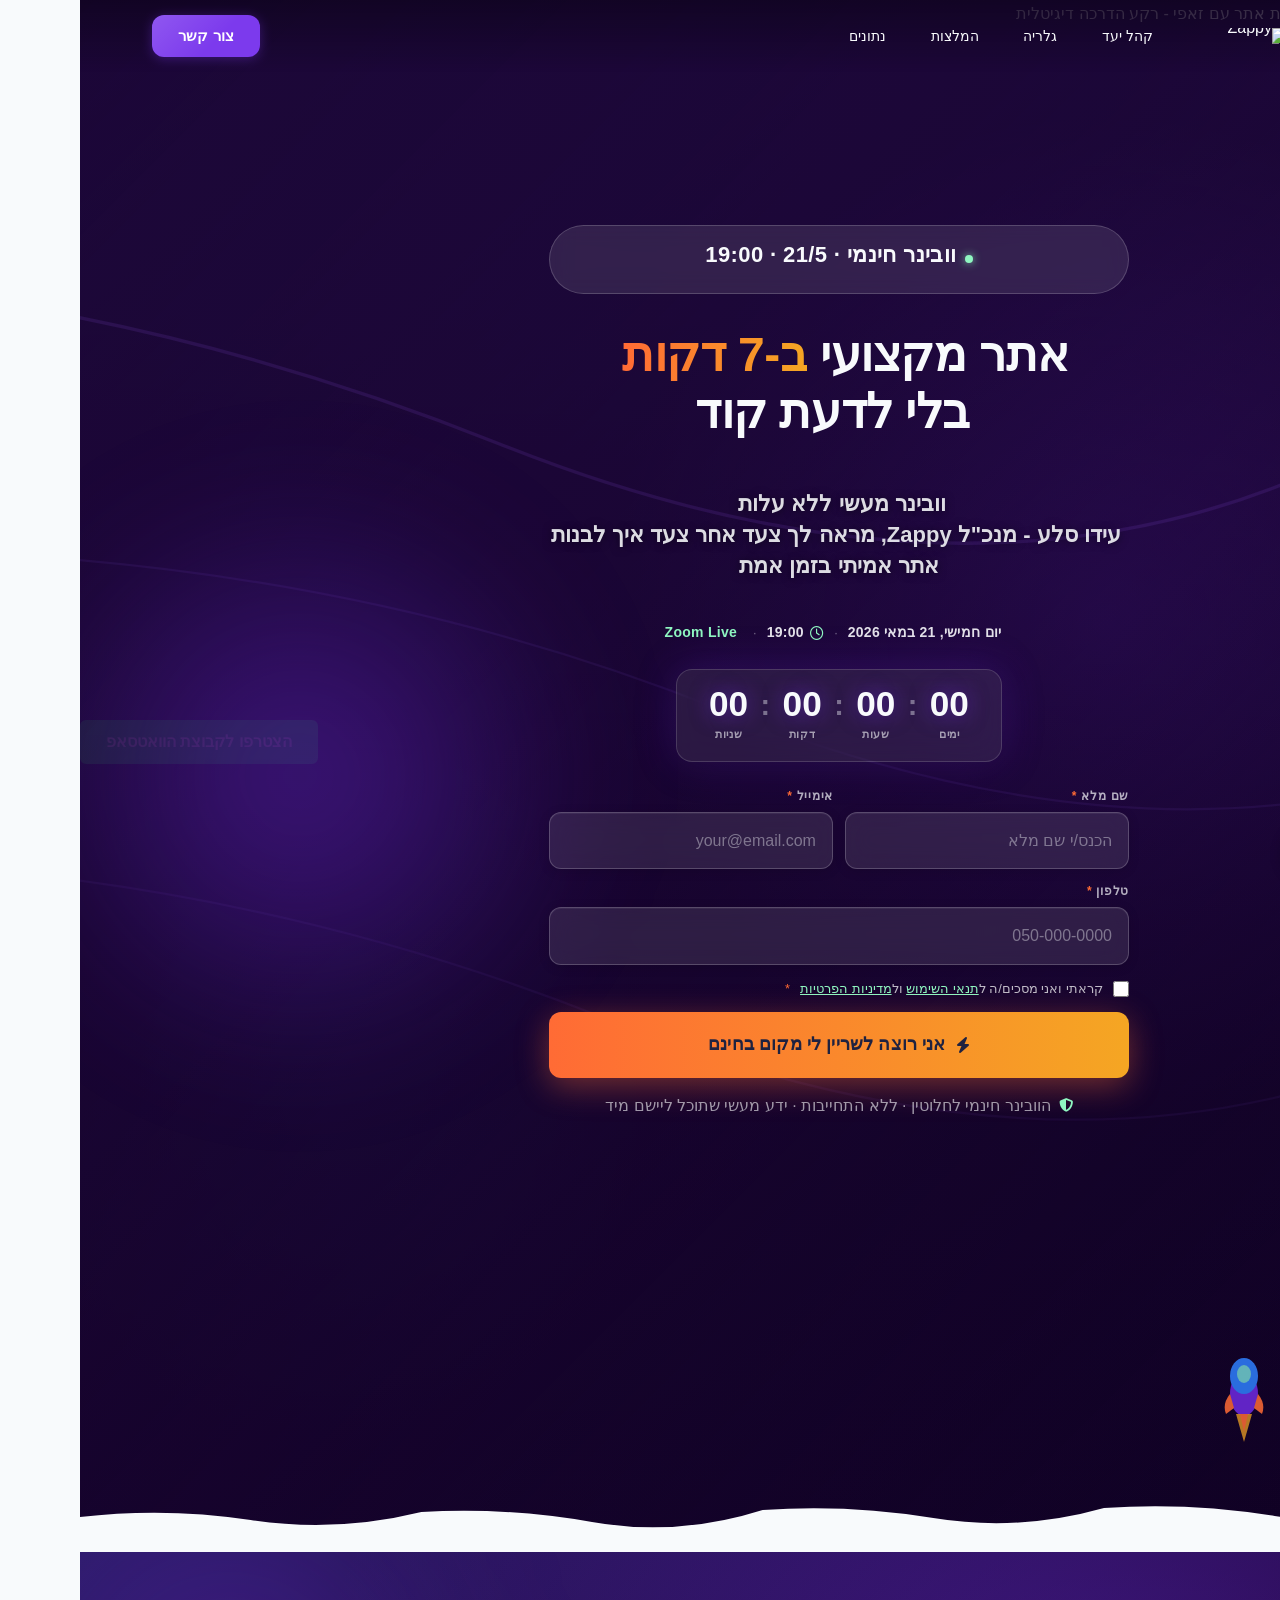
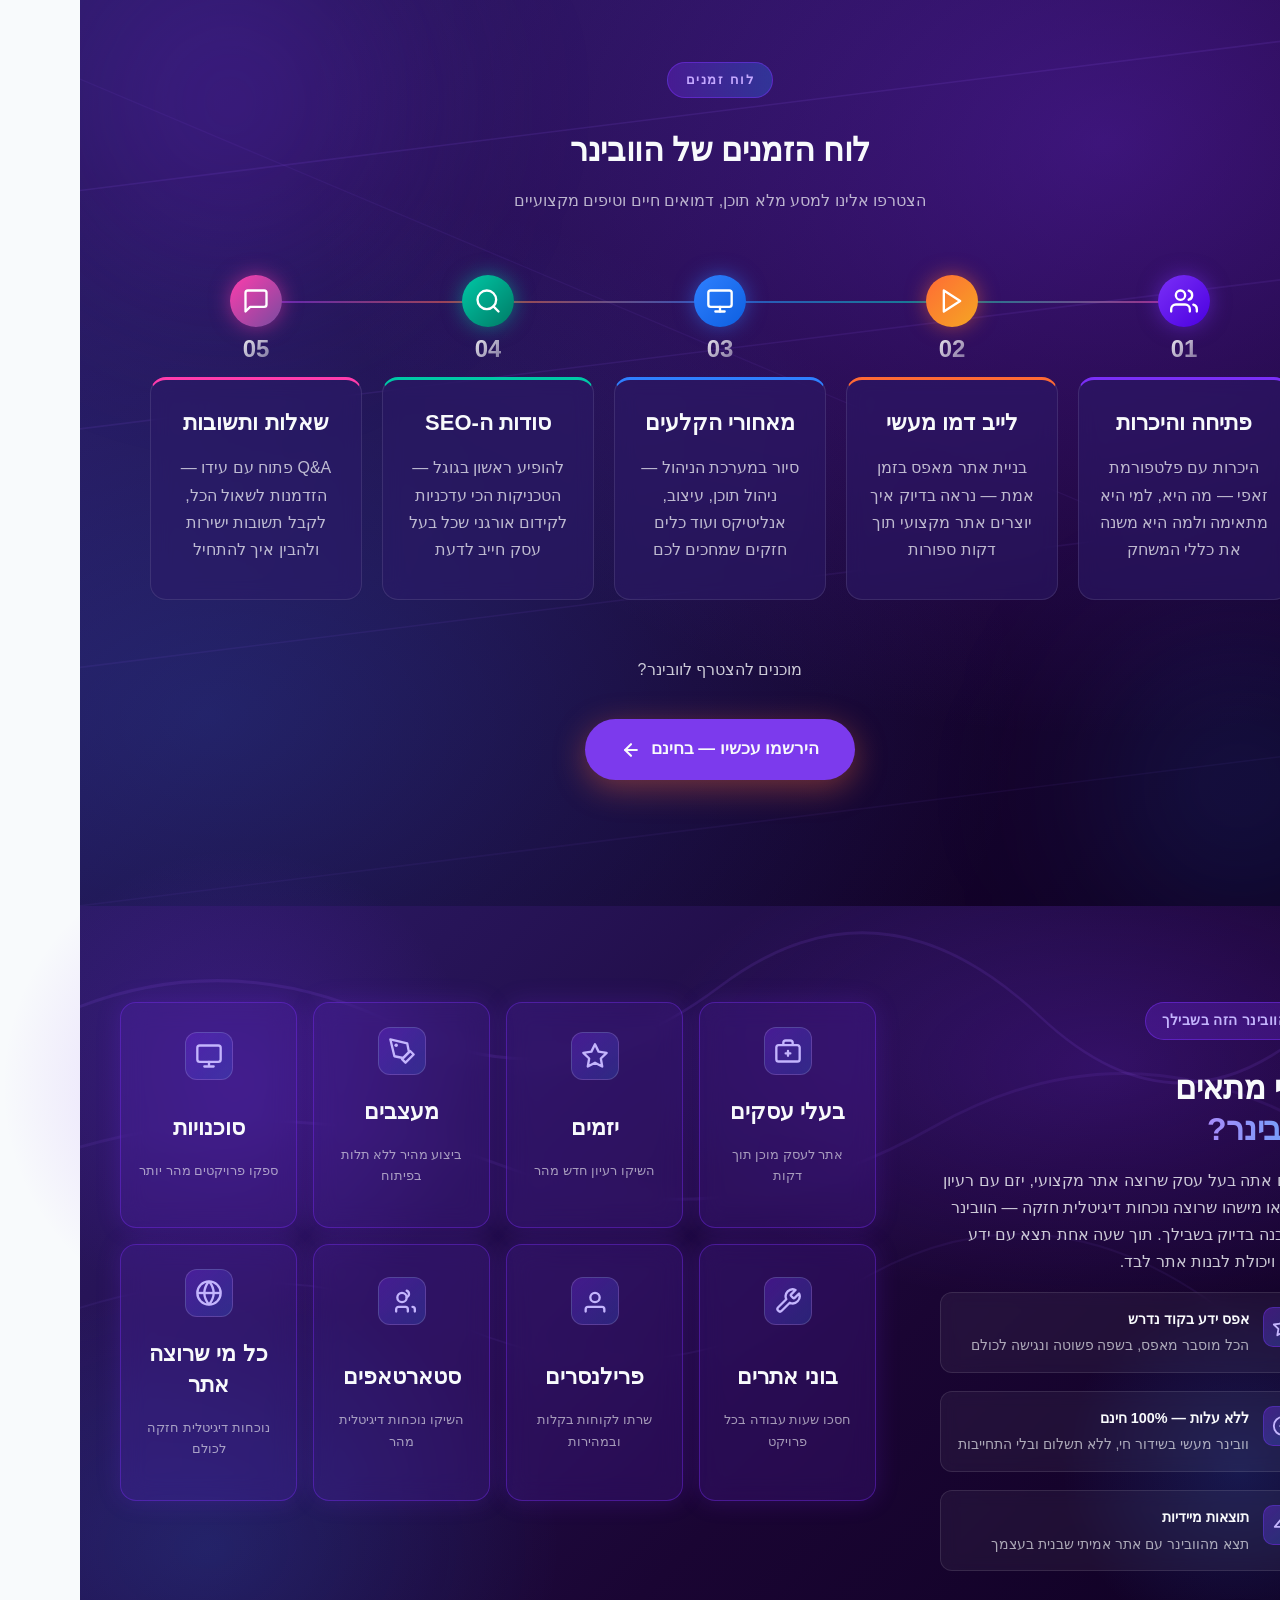
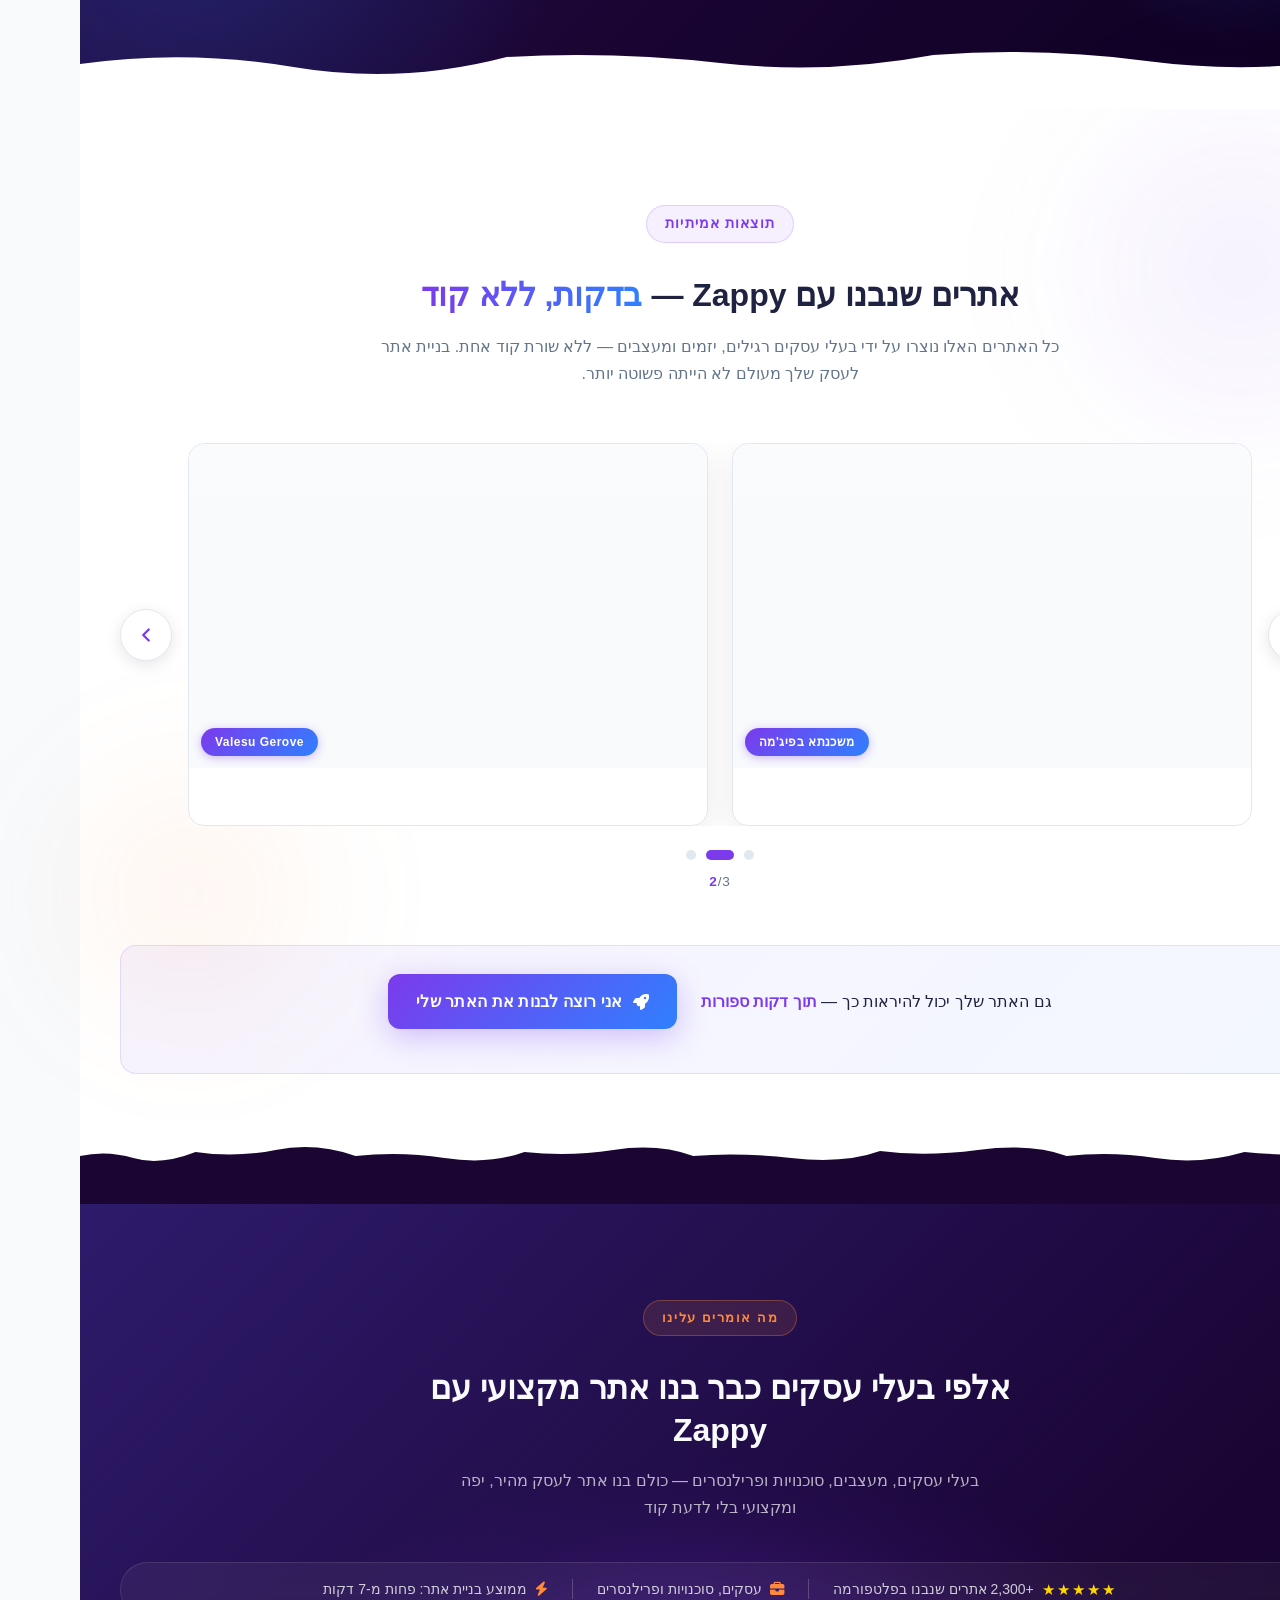
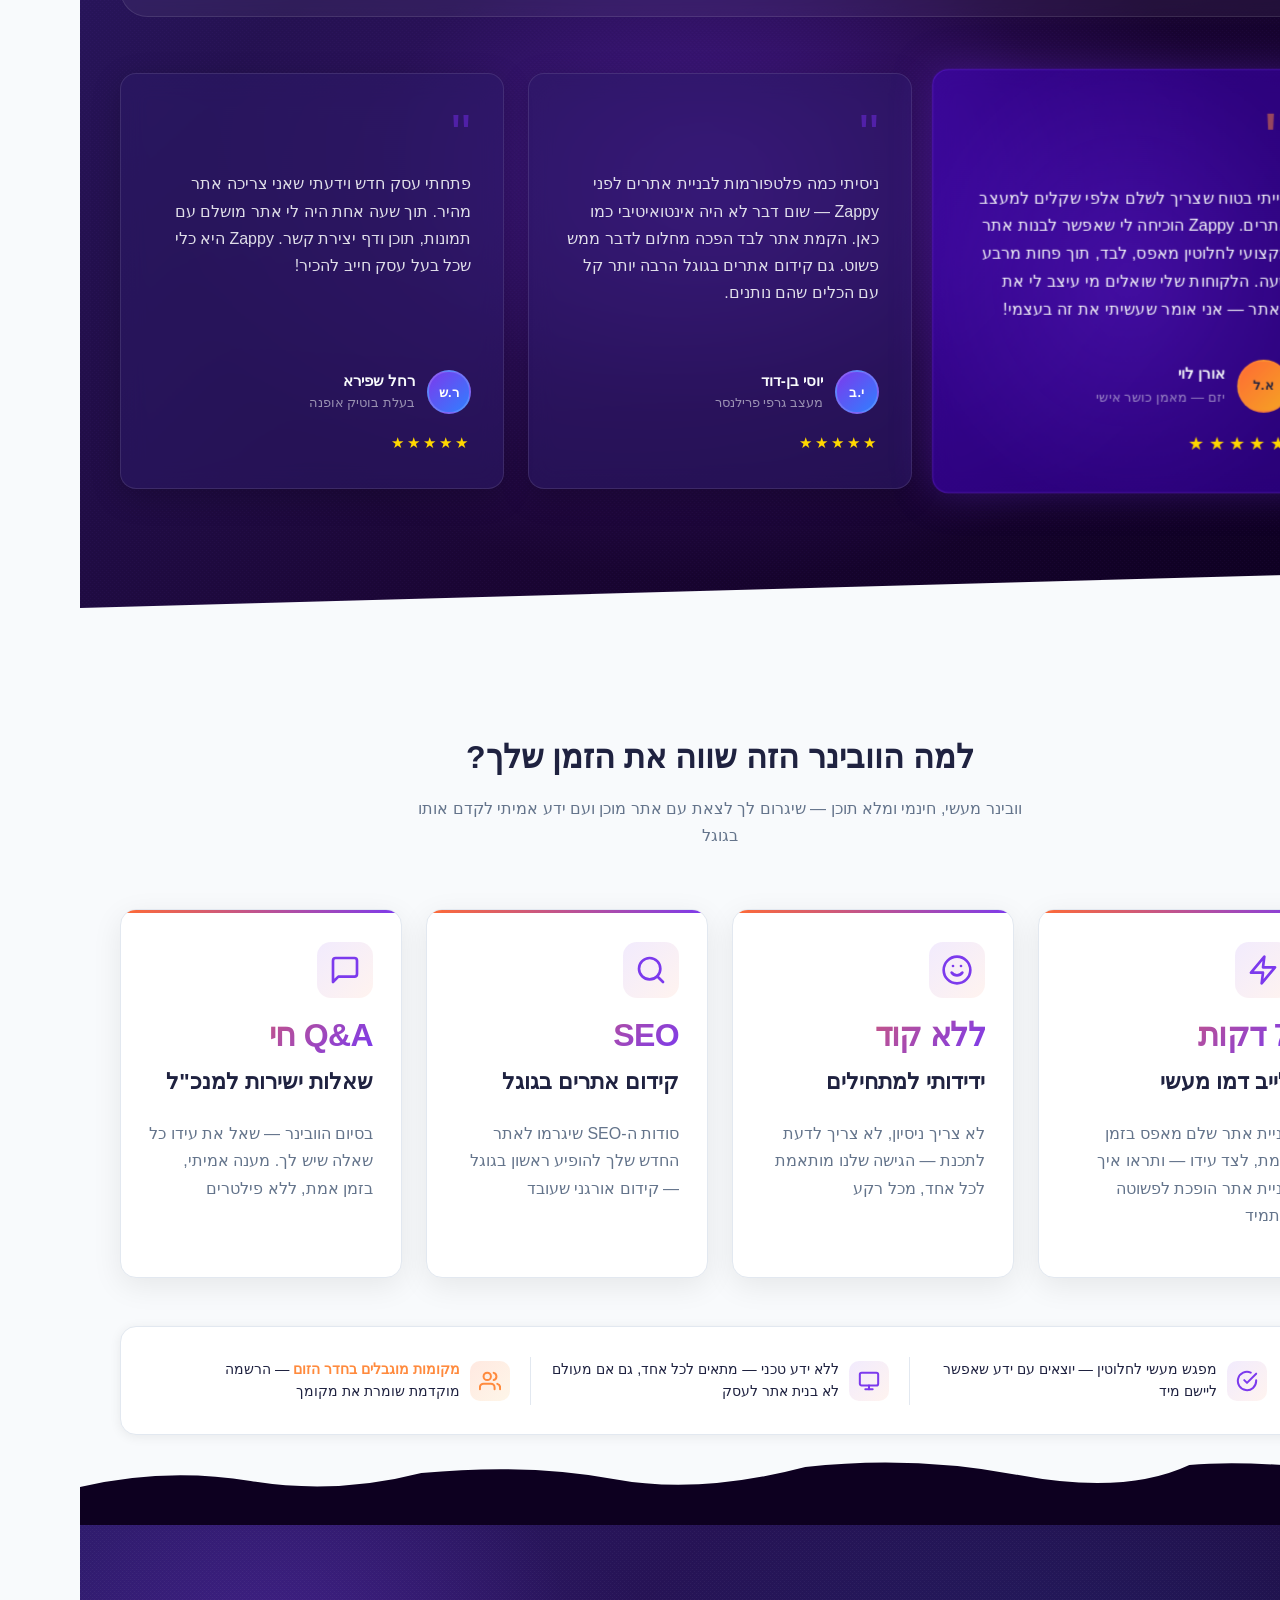
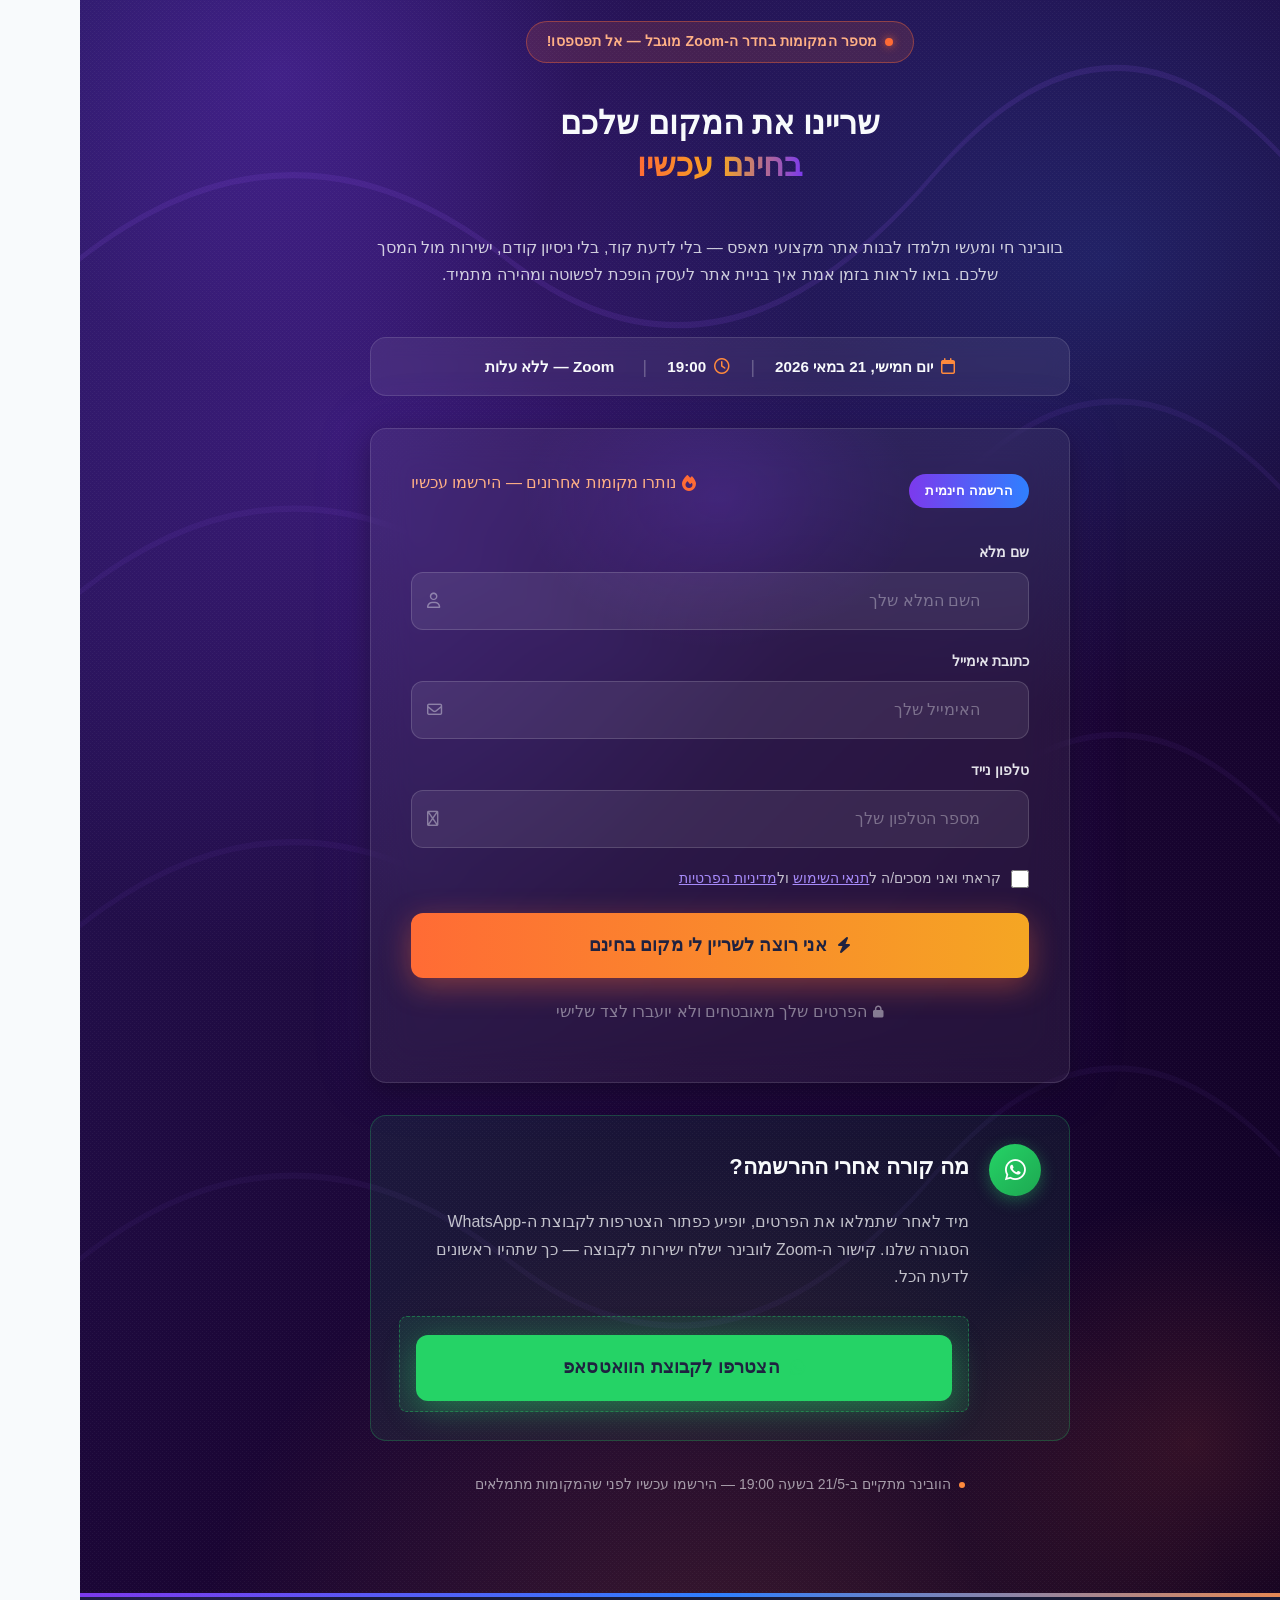
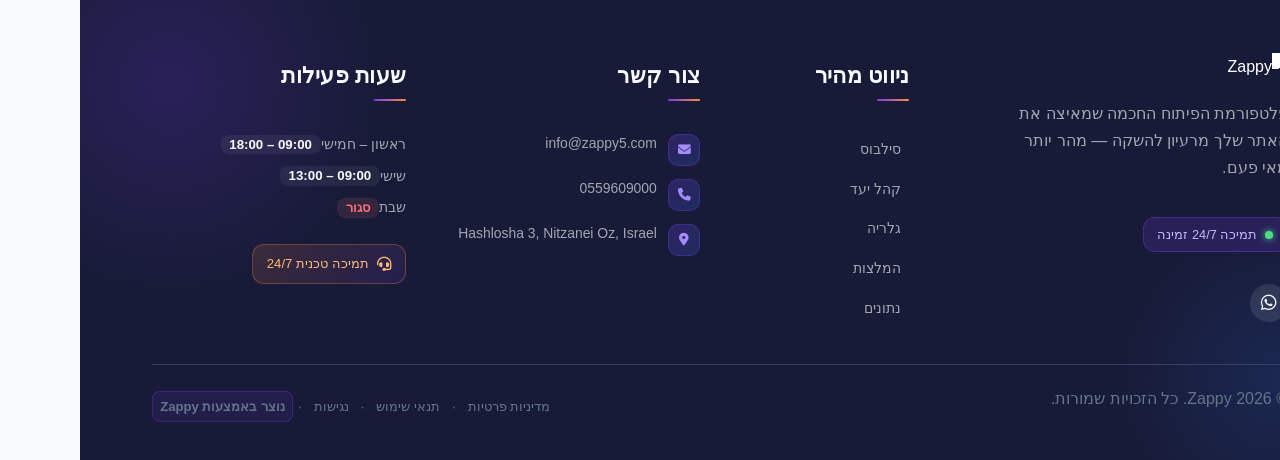
==== commit e1b171ec: "Incremental sync: 1 page(s) — insert_element" ====
--- a/index.html
+++ b/index.html
@@ -757,7 +757,7 @@
     </style>
 </head>
 <body>
-<a class="skip-link" href="#main">דלג לתוכן הראשי</a> <nav class="navbar" dir="rtl"> <button class="mobile-toggle" id="mobileToggle" aria-label="Menu"> <svg class="hamburger-icon" width="24" height="24" viewBox="0 0 24 24" fill="none"> <path d="M3 12h18M3 6h18M3 18h18" stroke="currentColor" stroke-width="2" stroke-linecap="round"></path> </svg> <svg class="close-icon" width="24" height="24" viewBox="0 0 24 24" fill="none" style="display: none;"> <path d="M18 6L6 18M6 6l12 12" stroke="currentColor" stroke-width="2" stroke-linecap="round"></path> </svg> </button> <button class="phone-header-btn" data-phone="0559609000" aria-label="Call"> <svg width="20" height="20" viewBox="0 0 24 24" fill="currentColor"> <path d="M22 16.92v3a2 2 0 0 1-2.18 2 19.79 19.79 0 0 1-8.63-3.07 19.5 19.5 0 0 1-6-6 19.79 19.79 0 0 1-3.07-8.67A2 2 0 0 1 4.11 2h3a2 2 0 0 1 2 1.72 12.84 12.84 0 0 0 .7 2.81 2 2 0 0 1-.45 2.11L8.09 9.91a16 16 0 0 0 6 6l1.27-1.27a2 2 0 0 1 2.11-.45 12.84 12.84 0 0 0 2.81.7A2 2 0 0 1 22 16.92z"></path> </svg> </button> <div class="nav-container"> <div class="nav-right-group"><div class="nav-brand"> <a href="/" class="logo-link"><img class="logo" src="/assets/zappy-webinar-web-development-platform-saas-logo-1779097196991-94u380.webp?v=1779097197235-5ypl6f" alt="Zappy"></a> </div><ul class="nav-menu" id="navMenu"><li><a href="#audience">קהל יעד</a></li><li><a href="#gallery">גלריה</a></li><li><a href="#testimonials">המלצות</a></li><li><a href="#stats">נתונים</a></li></ul></div> <div class="nav-cta-container"> <a href="#cta" class="nav-cta-btn">צור קשר</a> </div> </div> </nav> <script> // Navbar Mobile Menu Toggle and Contrast Fix (function() { // Use 'load' event instead of 'DOMContentLoaded' to ensure we run AFTER all other scripts window.addEventListener('load', function() { // FIX MOBILE BUTTON CONTRAST // Detect navbar background color and apply contrasting color to mobile buttons const navbar = document.querySelector('.navbar, nav, header'); if (!navbar) { console.log('[Navbar] Navbar element not found'); return; } // DECLARE VARIABLES EARLY to avoid Temporal Dead Zone errors // These are used in multiple places below let mobileToggle = document.getElementById('mobileToggle') || document.querySelector('.mobile-toggle') || document.querySelector('.hamburger') || document.querySelector('.hamburger-menu') || document.querySelector('.menu-toggle') || document.querySelector('.burger-menu') || document.querySelector('[aria-label="Menu"]') || document.querySelector('[aria-label="תפריט"]'); const phoneBtn = document.querySelector('.phone-header-btn'); const computedStyle = window.getComputedStyle(navbar); let bgColor = computedStyle.backgroundColor; console.log('[Navbar] Initial navbar background:', bgColor); // Check if background is transparent or rgba with 0 alpha const isTransparent = bgColor === 'transparent' || bgColor === 'rgba(0, 0, 0, 0)' || (bgColor.startsWith('rgba') && bgColor.includes(', 0)')); if (isTransparent) { // Check for background-image or gradient const bgImage = computedStyle.backgroundImage; if (bgImage && bgImage !== 'none') { console.log('[Navbar] Navbar has background image/gradient, using dark text'); bgColor = 'rgb(240, 240, 240)'; // Assume light background } else { // Transparent navbar - check body background const bodyBg = window.getComputedStyle(document.body).backgroundColor; console.log('[Navbar] Navbar transparent, using body background:', bodyBg); bgColor = bodyBg; } } // Calculate luminance to determine if background is light or dark const rgb = bgColor.match(/\d+/g); if (rgb && rgb.length >= 3) { const r = parseInt(rgb[0]); const g = parseInt(rgb[1]); const b = parseInt(rgb[2]); const luminance = (0.299 * r + 0.587 * g + 0.114 * b) / 255; // Mobile button colors are set by Claude's AI-generated CSS (same as .nav-menu a) // No dynamic color overrides needed - colors come from the generated navbar CSS console.log('[Navbar] Mobile button colors preserved from Claude CSS (luminance:', luminance.toFixed(2) + ')'); // FIX ICON SIZES - Ensure SVGs are properly sized and visible // INJECT CRITICAL CSS TO OVERRIDE ANY CONFLICTING RULES const criticalCSS = document.createElement('style'); criticalCSS.id = 'zappy-mobile-nav-fix'; const htmlLang = document.documentElement.lang || 'en'; const htmlDir = document.documentElement.dir || 'ltr'; // Check both dir attribute AND lang for RTL detection // dir="rtl" is the most reliable indicator const isRTL = htmlDir === 'rtl' || htmlLang === 'he' || htmlLang === 'ar'; criticalCSS.textContent = ` /* Hide mobile buttons on desktop, show only on mobile */ @media (min-width: 769px) { .mobile-toggle, .phone-header-btn { display: none !important; } } /* Show and position mobile buttons correctly on mobile */ @media (max-width: 768px) { .navbar, nav.navbar { min-height: 70px !important; } .mobile-toggle, .phone-header-btn { position: absolute !important; top: 0 !important; bottom: 0 !important; margin-top: auto !important; margin-bottom: auto !important; transform: none !important; z-index: 1001 !important; display: flex !important; align-items: center !important; justify-content: center !important; width: 36px !important; height: 36px !important; border-radius: 50% !important; border: none !important; cursor: pointer !important; padding: 6px !important; background: none !important; color: var(--nav-text, var(--text-light)) !important; touch-action: manipulation !important; -webkit-tap-highlight-color: transparent !important; } html[data-zappy-site-type="ecommerce"] .phone-header-btn, body[data-zappy-site-type="ecommerce"] .phone-header-btn, html[data-zappy-site-type="ecommerce"] header .phone-header-btn, html[data-zappy-site-type="ecommerce"] nav .phone-header-btn { display: none !important; visibility: hidden !important; width: 0 !important; height: 0 !important; min-width: 0 !important; overflow: hidden !important; } /* LTR positioning (default): hamburger LEFT, phone RIGHT */ html:not([dir="rtl"]):not([lang="he"]):not([lang="ar"]) .mobile-toggle, html[dir="ltr"] .mobile-toggle { left: 12px !important; right: auto !important; } html:not([dir="rtl"]):not([lang="he"]):not([lang="ar"]) .phone-header-btn, html[dir="ltr"] .phone-header-btn { right: 12px !important; left: auto !important; } /* RTL positioning: hamburger RIGHT, phone LEFT */ html[dir="rtl"] .mobile-toggle, html[lang="he"] .mobile-toggle, html[lang="ar"] .mobile-toggle { right: 12px !important; left: auto !important; } html[dir="rtl"] .phone-header-btn, html[lang="he"] .phone-header-btn, html[lang="ar"] .phone-header-btn { left: 12px !important; right: auto !important; } /* CRITICAL: Ensure nav-container has min-height on mobile */ /* All children are positioned absolutely/fixed on mobile, so height:auto collapses to 0 */ .nav-container { min-height: 70px !important; position: relative !important; } /* Ensure SVG icons are properly sized and inherit color */ .mobile-toggle svg, .phone-header-btn svg { width: 24px !important; height: 24px !important; /* Don't force display - let JavaScript control hamburger/close toggle */ } /* Reset nav-cta-container on mobile - remove desktop box-shadow/padding */ /* that creates a visible ghost box when CTA button is hidden */ .nav-cta-container { box-shadow: none !important; padding: 0 !important; } /* Hide nav-cta-container entirely on mobile when there's no lang-switcher */ /* (only the CTA button is inside, and it's hidden on mobile) */ .nav-cta-container:not(:has(.lang-switcher)) { display: none !important; } /* CRITICAL: Prevent hero image fade gradient from bleeding over headline text */ /* The .image-fade-gradient has bottom: -30px (extends below parent) */ /* On mobile stacked layout, this overlaps the h1 text below the image */ .hero-image-column { overflow: hidden !important; } .image-fade-gradient { bottom: 0 !important; } /* Hide desktop language switcher on mobile - hamburger menu handles it */ /* High specificity to override stored CSS */ .lang-switcher, .nav-cta-container .lang-switcher, .nav-container .lang-switcher, .navbar .lang-switcher, .navbar .nav-cta-container .lang-switcher { display: none !important; } } `; // Remove existing fix if present and inject new one const existing = document.getElementById('zappy-mobile-nav-fix'); if (existing) existing.remove(); document.head.appendChild(criticalCSS); console.log('[Navbar] Critical CSS injected for mobile nav positioning'); // ONLY apply inline positioning styles on mobile viewport // On desktop, the CSS handles hiding these buttons with display: none // Inline styles were breaking desktop layout by overriding CSS const isMobileViewport = window.innerWidth <= 768; if (mobileToggle) { // Icon sizing applies to all viewports for consistency const hamburgerIcon = mobileToggle.querySelector('.hamburger-icon'); const closeIcon = mobileToggle.querySelector('.close-icon'); if (hamburgerIcon) { hamburgerIcon.style.setProperty('width', '24px', 'important'); hamburgerIcon.style.setProperty('height', '24px', 'important'); hamburgerIcon.style.setProperty('display', 'block', 'important'); // Show hamburger by default } if (closeIcon) { closeIcon.style.setProperty('width', '24px', 'important'); closeIcon.style.setProperty('height', '24px', 'important'); closeIcon.style.setProperty('display', 'none', 'important'); // Hide close icon by default } // ONLY set positioning inline styles on mobile if (isMobileViewport) { mobileToggle.style.setProperty('position', 'absolute', 'important'); mobileToggle.style.setProperty('top', '0', 'important'); mobileToggle.style.setProperty('bottom', '0', 'important'); mobileToggle.style.setProperty('margin-top', 'auto', 'important'); mobileToggle.style.setProperty('margin-bottom', 'auto', 'important'); mobileToggle.style.setProperty('transform', 'none', 'important'); mobileToggle.style.setProperty('z-index', '1001', 'important'); // Clear any inline left/right so CSS can take over based on html[dir] mobileToggle.style.removeProperty('left'); mobileToggle.style.removeProperty('right'); console.log('[Navbar] Mobile toggle positioning applied (mobile viewport)'); } else { // On desktop, clear any positioning styles to let CSS handle it mobileToggle.style.removeProperty('position'); mobileToggle.style.removeProperty('top'); mobileToggle.style.removeProperty('transform'); mobileToggle.style.removeProperty('z-index'); mobileToggle.style.removeProperty('left'); mobileToggle.style.removeProperty('right'); console.log('[Navbar] Desktop viewport - cleared mobile toggle inline positioning'); } } if (phoneBtn) { // Icon sizing applies to all viewports const phoneIcon = phoneBtn.querySelector('svg'); if (phoneIcon) { phoneIcon.style.width = '24px'; phoneIcon.style.height = '24px'; phoneIcon.setAttribute('width', '24'); phoneIcon.setAttribute('height', '24'); } // ONLY set positioning inline styles on mobile if (isMobileViewport) { phoneBtn.style.setProperty('position', 'absolute', 'important'); phoneBtn.style.setProperty('top', '0', 'important'); phoneBtn.style.setProperty('bottom', '0', 'important'); phoneBtn.style.setProperty('margin-top', 'auto', 'important'); phoneBtn.style.setProperty('margin-bottom', 'auto', 'important'); phoneBtn.style.setProperty('transform', 'none', 'important'); phoneBtn.style.setProperty('z-index', '1001', 'important'); // Clear any inline left/right so CSS can take over based on html[dir] phoneBtn.style.removeProperty('left'); phoneBtn.style.removeProperty('right'); console.log('[Navbar] Phone button positioning applied (mobile viewport)'); } else { // On desktop, clear any positioning styles to let CSS handle it phoneBtn.style.removeProperty('position'); phoneBtn.style.removeProperty('top'); phoneBtn.style.removeProperty('transform'); phoneBtn.style.removeProperty('z-index'); phoneBtn.style.removeProperty('left'); phoneBtn.style.removeProperty('right'); console.log('[Navbar] Desktop viewport - cleared phone button inline positioning'); } } } else { console.log('[Navbar] Could not parse background color:', bgColor); } // MOBILE MENU TOGGLE // Re-query in case DOM changed (mobileToggle already declared at top of function) mobileToggle = document.getElementById('mobileToggle') || document.querySelector('.mobile-toggle') || document.querySelector('.hamburger') || document.querySelector('.hamburger-menu') || document.querySelector('.menu-toggle') || document.querySelector('.burger-menu') || document.querySelector('[aria-label="Menu"]') || document.querySelector('[aria-label="תפריט"]'); // EXPANDED SEARCH: Find nav menu by ID or class const navMenu = document.getElementById('navMenu') || document.querySelector('.nav-menu') || document.querySelector('.nav-links') || document.querySelector('nav ul:not(.submenu)'); if (!mobileToggle || !navMenu) { console.log('[Navbar] Mobile toggle or menu not found:', { toggle: !!mobileToggle, menu: !!navMenu }); return; } // Ensure navMenu has ID for CSS targeting if (!navMenu.id) { navMenu.id = 'navMenu'; } console.log('[Navbar] Initializing mobile menu...'); // Remove any existing event listeners by cloning the button const newToggle = mobileToggle.cloneNode(true); mobileToggle.parentNode.replaceChild(newToggle, mobileToggle); // Toggle menu handler (shared by click and touchend) function handleToggle(e) { e.preventDefault(); e.stopPropagation(); const hamburgerIcon = newToggle.querySelector('.hamburger-icon'); const closeIcon = newToggle.querySelector('.close-icon'); const isActive = navMenu.classList.contains('active'); if (isActive) { // Close menu navMenu.classList.remove('active'); if (hamburgerIcon) hamburgerIcon.style.setProperty('display', 'block', 'important'); if (closeIcon) closeIcon.style.setProperty('display', 'none', 'important'); document.body.style.overflow = ''; console.log('[Navbar] Menu closed'); } else { // Open menu navMenu.classList.add('active'); if (hamburgerIcon) hamburgerIcon.style.setProperty('display', 'none', 'important'); if (closeIcon) closeIcon.style.setProperty('display', 'block', 'important'); document.body.style.overflow = 'hidden'; console.log('[Navbar] Menu opened'); } } // Use click for desktop/emulation and touchend as iOS Safari fallback. // Prevent double-fire with a timestamp guard. var lastToggleTime = 0; function guardedToggle(e) { var now = Date.now(); if (now - lastToggleTime < 300) return; lastToggleTime = now; handleToggle(e); } newToggle.addEventListener('click', guardedToggle); newToggle.addEventListener('touchend', guardedToggle); // Close menu when clicking nav links (but NOT dropdown toggles) const navLinks = navMenu.querySelectorAll('a'); navLinks.forEach(function(link) { link.addEventListener('click', function() { // Don't close if it's a dropdown child (unless it's a real navigation link) if (this.getAttribute('href') === '#') return; const hamburgerIcon = newToggle.querySelector('.hamburger-icon'); const closeIcon = newToggle.querySelector('.close-icon'); navMenu.classList.remove('active'); if (hamburgerIcon) hamburgerIcon.style.setProperty('display', 'block', 'important'); if (closeIcon) closeIcon.style.setProperty('display', 'none', 'important'); document.body.style.overflow = ''; console.log('[Navbar] Menu closed (link clicked)'); }); }); // DROPDOWN MENU TOGGLE (for mobile and touch devices) var dropdownToggles = navMenu.querySelectorAll('.dropdown-toggle'); dropdownToggles.forEach(function(toggle) { toggle.addEventListener('click', function(e) { e.preventDefault(); e.stopPropagation(); var parent = this.closest('.nav-dropdown'); if (!parent) return; // Close other open dropdowns at the same level var siblings = parent.parentNode.querySelectorAll('.nav-dropdown.open'); siblings.forEach(function(sib) { if (sib !== parent) sib.classList.remove('open'); }); parent.classList.toggle('open'); console.log('[Navbar] Dropdown toggled:', parent.classList.contains('open') ? 'open' : 'closed'); }); }); // Close dropdowns when clicking outside document.addEventListener('click', function(e) { if (!e.target.closest('.nav-dropdown')) { var openDropdowns = document.querySelectorAll('.nav-dropdown.open'); openDropdowns.forEach(function(dd) { dd.classList.remove('open'); }); } }); console.log('[Navbar] Dropdown handlers initialized for ' + dropdownToggles.length + ' dropdowns'); // Phone button functionality (phoneBtn already declared at top of function) if (phoneBtn) { phoneBtn.addEventListener('click', function() { // Get phone number from placeholder in page or use default const phoneLinks = document.querySelectorAll('a[href^="tel:"]'); const phoneNumber = phoneLinks.length > 0 ? phoneLinks[0].getAttribute('href').replace('tel:', '') : '0559609000'; window.location.href = 'tel:' + phoneNumber; console.log('[Navbar] Phone button clicked'); }); } console.log('[Navbar] Mobile menu initialized successfully'); // WhatsApp button visibility is now controlled via CSS (siteSettings). // No JS-based desktop hiding — the button is visible on both mobile and desktop by default. }); })(); </script> <main id="main"> <section data-band-index="0" class="index-hero-section" data-layout-spec="בית-hero" dir="rtl" data-hero-type="fullscreen-scrim" id="index-hero-section" data-zappy-content-align="upper-center" style="min-height: 1552.04px !important;"> <!-- Background Image --> <div class="hero-bg-wrapper"> <img loading="eager" fetchpriority="high" data-hero-bg="true" data-placeholder="index-hero-image-1" data-context="Immersive mesh-gradient tech webinar atmosphere: a dynamic modern workspace with glowing screens showing colorful website builder interfaces, violet and electric blue light bloom, subtle pixel-dot texture, orange accent highlights, cinematic depth of field, professional Israeli tech startup vibe, ultra-wide 16:9 format for full-bleed hero background" width="1200" height="700" src="/assets/site-index-hero-image-1.webp" alt="וובינר בניית אתר עם זאפי - רקע הדרכה דיגיטלית" class="hero-bg-img" data-hero-background="true" data-element-type="image" data-element-id="img-1778748199516-mvdpzzd1n"> </div> <!-- Scrim Overlay --> <div class="hero-scrim" aria-hidden="true"></div> <!-- Decorative: wave lines background --> <svg class="hero-deco-waves" aria-hidden="true" data-no-icon-edit="true" viewBox="0 0 1200 700" preserveAspectRatio="xMidYMid slice" xmlns="http://www.w3.org/2000/svg"> <path d="M-100,150 Q200,80 500,200 T1000,120 T1400,180" stroke="#9B5FFF" stroke-width="1.5" fill="none" opacity="0.12"></path> <path d="M-100,280 Q300,200 600,320 T1100,240 T1400,300" stroke="#9B5FFF" stroke-width="1" fill="none" opacity="0.08"></path> <path d="M-100,420 Q250,340 550,460 T1050,380 T1400,440" stroke="#9B5FFF" stroke-width="1" fill="none" opacity="0.06"></path> </svg> <!-- Decorative: purple radial blob --> <div class="hero-deco-blob" aria-hidden="true"></div> <!-- Main Content --> <div class="hero-container" data-zappy-align-target="true" > <div class="hero-content-group"> <!-- Pre-title badge --> <div class="hero-badge" style="justify-content: center; width: 100%; text-align: center;"> <span class="hero-badge-dot"></span> <span ><h3>וובינר חינמי · 21/5 · 19:00</h3></span> </div> <!-- H1 --> <h1 class="hero-headline" style="max-width: 1400px; text-align: center; width: 100%; font-size: 3.5rem; outline: none; margin-left: auto; margin-right: auto;" data-zappy-text-width="custom">אתר מקצועי&nbsp;<span class="hero-headline-accent" style="color: rgb(31, 34, 64) !important;">ב-7 דקות</span>&nbsp;<br>&nbsp;בלי לדעת קוד </h1> <!-- H3 subtitle --> <h3 class="hero-subtitle" style="text-align: center;"> וובינר מעשי ללא עלות&nbsp;<br>&nbsp;עידו סלע - מנכ"ל Zappy, מראה לך צעד אחר צעד איך לבנות אתר אמיתי בזמן אמת </h3> <!-- Meta line --> <div class="hero-meta-line" style="justify-content: center; width: 100%; text-align: center;"> <span class="hero-meta-item" > <br><i class="fa-regular" aria-hidden="true" data-element-type="icon" data-element-id="icon-1778748199514-drav4l0hq" data-icon-type="fontawesome" style="cursor: pointer; font-size: 12px !important; color: rgb(143, 247, 193);"></i> יום חמישי, 21 במאי 2026 </span> <span class="hero-meta-sep" aria-hidden="true">·</span> <span class="hero-meta-item"> <i class="fa-regular fa-clock" aria-hidden="true" data-element-type="icon" data-element-id="icon-1778748199514-v6ygkuccm" data-icon-type="fontawesome" style="cursor: pointer;"></i> 19:00 </span> <span class="hero-meta-sep" aria-hidden="true">·</span><span class="hero-meta-item hero-meta-zoom" ><i class="fa-solid" aria-hidden="true" data-element-type="icon" data-element-id="icon-1778748199515-jm0et57gq" data-icon-type="fontawesome" style="font-size: 15px !important; color: rgb(143, 247, 193); cursor: pointer;"></i><span style="font-size: 0.875rem; letter-spacing: 0.02em;">Zoom Live</span></span> </div> <!-- Countdown --> <div class="hero-countdown" aria-label="ספירה לאחור לוובינר"> <div class="countdown-block"> <span class="countdown-num" id="cd-days">03</span> <span class="countdown-label">ימים</span> </div> <p><span class="countdown-colon" aria-hidden="true">:</span> </p><div class="countdown-block" style="justify-content: center; width: 100%; text-align: center; margin-left: 0px; margin-right: 0px;"> <span class="countdown-num" id="cd-hours" style="outline: none;">05</span> <span class="countdown-label">שעות</span> </div> <p><span class="countdown-colon" aria-hidden="true">:</span> </p> <div class="countdown-block"> <span class="countdown-num" id="cd-minutes">34</span> <span class="countdown-label">דקות</span> </div> <p><span class="countdown-colon" aria-hidden="true">:</span> </p><div class="countdown-block"> <span class="countdown-num" id="cd-seconds">00</span> <span class="countdown-label">שניות</span> </div> </div> <!-- Scarcity --> <!-- Registration Form --> <form class="hero-form contact-form" novalidate=""> <div class="hero-form-fields"> <div class="hero-form-field"> <label for="hero-name" class="hero-form-label">שם מלא</label> <input type="text" id="hero-name" name="name" class="hero-input" placeholder="הכנס/י שם מלא" required="" autocomplete="name"> </div> <div class="hero-form-field"> <label for="hero-email" class="hero-form-label">אימייל</label> <input type="email" id="hero-email" name="email" class="hero-input" placeholder="your@email.com" required="" autocomplete="email"> </div> <div class="hero-form-field"> <label for="hero-phone" class="hero-form-label">טלפון</label> <input type="tel" id="hero-phone" name="phone" class="hero-input" placeholder="050-000-0000" required="" autocomplete="tel"> </div> </div> <div class="privacy-consent"> <label class="privacy-consent-label"> <input type="checkbox" name="privacy_consent" class="privacy-consent-checkbox" required=""> <span>קראתי ואני מסכים/ה ל<a href="/terms" target="_blank">תנאי השימוש</a> ול<a href="/privacy" target="_blank">מדיניות הפרטיות</a></span> </label> </div> <button type="submit" class="hero-cta-btn" style="color: rgb(31, 34, 64) !important;" data-element-type="button" data-element-id="btn-1778748199512-cktbffnxo" data-native-element="true"> <i class="fa-solid fa-bolt" aria-hidden="true"></i> אני רוצה לשריין לי מקום בחינם </button> <p class="hero-form-reassurance"> <i class="fa-solid fa-shield-halved" aria-hidden="true" data-element-type="icon" data-element-id="icon-1778748199515-65i2wb8d5" data-icon-type="fontawesome"></i> הוובינר חינמי לחלוטין · ללא התחייבות · ידע מעשי שתוכל ליישם מיד </p> </form> <!-- Presenter --> </div> </div> <!-- Decorative: rocket SVG --> <div class="hero-deco-rocket" aria-hidden="true"> <svg width="72" height="90" viewBox="0 0 72 90" fill="none" xmlns="http://www.w3.org/2000/svg" aria-hidden="true" data-no-icon-edit="true"> <ellipse cx="36" cy="42" rx="14" ry="22" fill="#7B2FF7" opacity="0.9"></ellipse> <ellipse cx="36" cy="24" rx="14" ry="18" fill="#2F80FF"></ellipse> <path d="M22 42 Q14 52 18 62 L26 56 Z" fill="#FF6B35"></path> <path d="M50 42 Q58 52 54 62 L46 56 Z" fill="#FF6B35"></path> <ellipse cx="36" cy="22" rx="7" ry="9" fill="#8FF7C1" opacity="0.7"></ellipse> <path d="M28 62 Q36 90 36 90 Q36 90 44 62 Z" fill="#F5A623" opacity="0.85"></path> <path d="M32 62 Q36 80 36 80 Q36 80 40 62 Z" fill="#FF6B35"></path> </svg> </div> <!-- Bottom Divider --> <div class="hero-bottom-divider-wrapper"> <svg data-no-icon-edit="true" aria-hidden="true" viewBox="0 0 1200 80" preserveAspectRatio="none" xmlns="http://www.w3.org/2000/svg"> <path d="M0,80 L0,45 Q80,35 160,48 T320,40 Q400,35 480,50 T640,38 Q720,32 800,46 T960,36 Q1040,30 1120,44 T1200,38 L1200,80 Z" fill="var(--bg-light)"></path> </svg> </div> </section> <section class="home-timeline-section" data-layout-spec="Home-timeline" dir="rtl" data-zappy-section="true" id="zappy-section-1"> <!-- Decorative background elements --> <div class="home-timeline-section__bg-decoration" aria-hidden="true"> <svg data-no-icon-edit="true" aria-hidden="true" viewBox="0 0 1200 600" preserveAspectRatio="none" xmlns="http://www.w3.org/2000/svg" class="home-timeline-section__wave-lines"> <line x1="0" y1="150" x2="1200" y2="50" stroke="#9B5FFF" stroke-width="1" opacity="0.12"></line> <line x1="0" y1="300" x2="1200" y2="200" stroke="#9B5FFF" stroke-width="1" opacity="0.10"></line> <line x1="0" y1="450" x2="1200" y2="350" stroke="#9B5FFF" stroke-width="1" opacity="0.08"></line> <line x1="0" y1="600" x2="1200" y2="500" stroke="#9B5FFF" stroke-width="1" opacity="0.06"></line> <line x1="0" y1="80" x2="1200" y2="420" stroke="#9B5FFF" stroke-width="0.8" opacity="0.07"></line> </svg> <div class="home-timeline-section__glow-blob home-timeline-section__glow-blob--right" aria-hidden="true"></div> <div class="home-timeline-section__glow-blob home-timeline-section__glow-blob--left" aria-hidden="true"></div> </div> <div class="home-timeline-section__container"> <!-- Section header --> <div class="home-timeline-section__header"> <p class="zappy-editable"><span class="home-timeline-section__label">לוח זמנים</span> </p><h2 class="home-timeline-section__title">לוח הזמנים של הוובינר</h2> <p class="home-timeline-section__subtitle">הצטרפו אלינו למסע מלא תוכן, דמואים חיים וטיפים מקצועיים</p> </div> <!-- Stepper --> <div class="home-timeline-section__stepper zappy-preserve-css-grid" id="zappy-auto-grid-1779099535735-t0w3br" data-zappy-auto-grid="true" data-zappy-grid-align="start" data-original-item-width="960" data-original-gap="0px" style="display: grid; --zappy-grid-cols: repeat(5, minmax(0, 1fr)); grid-template-columns: repeat(5, minmax(0, 1fr)); align-items: stretch !important;" data-zappy-explicit-columns="true"> <!-- Connecting line (desktop) --> <div class="home-timeline-section__connector-line" aria-hidden="true"></div> <!-- Step 1 --> <article class="home-timeline-section__step home-timeline-section__step--1" data-grid-item-index="1"> <div class="home-timeline-section__step-top"> <div class="home-timeline-section__icon-wrap home-timeline-section__icon-wrap--1"> <svg data-element-type="icon" data-icon-type="svg" xmlns="http://www.w3.org/2000/svg" viewBox="0 0 24 24" fill="none" stroke="currentColor" stroke-width="2" stroke-linecap="round" stroke-linejoin="round" width="28" height="28" aria-hidden="true"><path d="M17 21v-2a4 4 0 0 0-4-4H5a4 4 0 0 0-4 4v2"></path><circle cx="9" cy="7" r="4"></circle><path d="M23 21v-2a4 4 0 0 0-3-3.87"></path><path d="M16 3.13a4 4 0 0 1 0 7.75"></path></svg> </div> <div class="home-timeline-section__step-number home-timeline-section__step-number--1">01</div> </div> <div class="home-timeline-section__card card-darkCard"> <h3 class="home-timeline-section__card-title">פתיחה והיכרות</h3> <p class="home-timeline-section__card-desc">היכרות עם פלטפורמת זאפי — מה היא, למי היא מתאימה ולמה היא משנה את כללי המשחק</p> </div> </article> <!-- Step 2 --> <article class="home-timeline-section__step home-timeline-section__step--2" data-grid-item-index="2"> <div class="home-timeline-section__step-top"> <div class="home-timeline-section__icon-wrap home-timeline-section__icon-wrap--2"> <svg data-element-type="icon" data-icon-type="svg" xmlns="http://www.w3.org/2000/svg" viewBox="0 0 24 24" fill="none" stroke="currentColor" stroke-width="2" stroke-linecap="round" stroke-linejoin="round" width="28" height="28" aria-hidden="true"><polygon points="5 3 19 12 5 21 5 3"></polygon></svg> </div> <div class="home-timeline-section__step-number home-timeline-section__step-number--2">02</div> </div> <div class="home-timeline-section__card card-darkCard"> <h3 class="home-timeline-section__card-title">לייב דמו מעשי</h3> <p class="home-timeline-section__card-desc">בניית אתר מאפס בזמן אמת — נראה בדיוק איך יוצרים אתר מקצועי תוך דקות ספורות</p> </div> </article> <!-- Step 3 --> <article class="home-timeline-section__step home-timeline-section__step--3" data-grid-item-index="3"> <div class="home-timeline-section__step-top"> <div class="home-timeline-section__icon-wrap home-timeline-section__icon-wrap--3"> <svg data-element-type="icon" data-icon-type="svg" xmlns="http://www.w3.org/2000/svg" viewBox="0 0 24 24" fill="none" stroke="currentColor" stroke-width="2" stroke-linecap="round" stroke-linejoin="round" width="28" height="28" aria-hidden="true"><rect x="2" y="3" width="20" height="14" rx="2" ry="2"></rect><line x1="8" y1="21" x2="16" y2="21"></line><line x1="12" y1="17" x2="12" y2="21"></line></svg> </div> <div class="home-timeline-section__step-number home-timeline-section__step-number--3">03</div> </div> <div class="home-timeline-section__card card-darkCard"> <h3 class="home-timeline-section__card-title">מאחורי הקלעים</h3> <p class="home-timeline-section__card-desc">סיור במערכת הניהול — ניהול תוכן, עיצוב, אנליטיקס ועוד כלים חזקים שמחכים לכם</p> </div> </article> <!-- Step 4 --> <article class="home-timeline-section__step home-timeline-section__step--4" data-grid-item-index="4"> <div class="home-timeline-section__step-top"> <div class="home-timeline-section__icon-wrap home-timeline-section__icon-wrap--4"> <svg data-element-type="icon" data-icon-type="svg" xmlns="http://www.w3.org/2000/svg" viewBox="0 0 24 24" fill="none" stroke="currentColor" stroke-width="2" stroke-linecap="round" stroke-linejoin="round" width="28" height="28" aria-hidden="true"><circle cx="11" cy="11" r="8"></circle><line x1="21" y1="21" x2="16.65" y2="16.65"></line></svg> </div> <div class="home-timeline-section__step-number home-timeline-section__step-number--4">04</div> </div> <div class="home-timeline-section__card card-darkCard"> <h3 class="home-timeline-section__card-title">סודות ה-SEO</h3> <p class="home-timeline-section__card-desc">להופיע ראשון בגוגל — הטכניקות הכי עדכניות לקידום אורגני שכל בעל עסק חייב לדעת</p> </div> </article> <!-- Step 5 --> <article class="home-timeline-section__step home-timeline-section__step--5" data-grid-item-index="5"> <div class="home-timeline-section__step-top"> <div class="home-timeline-section__icon-wrap home-timeline-section__icon-wrap--5"> <svg data-element-type="icon" data-icon-type="svg" xmlns="http://www.w3.org/2000/svg" viewBox="0 0 24 24" fill="none" stroke="currentColor" stroke-width="2" stroke-linecap="round" stroke-linejoin="round" width="28" height="28" aria-hidden="true"><path d="M21 15a2 2 0 0 1-2 2H7l-4 4V5a2 2 0 0 1 2-2h14a2 2 0 0 1 2 2z"></path></svg> </div> <div class="home-timeline-section__step-number home-timeline-section__step-number--5">05</div> </div> <div class="home-timeline-section__card card-darkCard"> <h3 class="home-timeline-section__card-title">שאלות ותשובות</h3> <p class="home-timeline-section__card-desc">Q&amp;A פתוח עם עידו — הזדמנות לשאול הכל, לקבל תשובות ישירות ולהבין איך להתחיל</p> </div> </article> </div> <!-- /stepper --> <!-- CTA --> <div class="home-timeline-section__cta-wrap"> <p class="home-timeline-section__cta-label">מוכנים להצטרף לוובינר?</p> <p class="zappy-editable"><a href="#register" class="home-timeline-section__cta-btn btn-primary" data-element-type="button" data-element-id="btn-1779099535643-7wcznf97x" data-native-element="true"> <span>הירשמו עכשיו — בחינם</span> <svg data-element-type="icon" data-icon-type="svg" xmlns="http://www.w3.org/2000/svg" viewBox="0 0 24 24" fill="none" stroke="currentColor" stroke-width="2.5" stroke-linecap="round" stroke-linejoin="round" width="20" height="20" aria-hidden="true"><line x1="19" y1="12" x2="5" y2="12"></line><polyline points="12 19 5 12 12 5"></polyline></svg> </a> </p></div> </div> </section> <section data-band-index="2" id="audience" class="index-audience-section" data-layout-spec="בית-audience" dir="rtl"> <!-- Decorative background elements --> <div class="ias-bg-blob ias-blob-1" aria-hidden="true"></div> <div class="ias-bg-blob ias-blob-2" aria-hidden="true"></div> <svg class="ias-wave-lines" data-no-icon-edit="true" aria-hidden="true" viewBox="0 0 1200 400" preserveAspectRatio="none" xmlns="http://www.w3.org/2000/svg"> <path d="M0,50 Q150,20 300,60 T600,40 T900,55 T1200,35" stroke="#9B5FFF" stroke-width="1.5" fill="none" opacity="0.12"></path> <path d="M0,120 Q200,90 400,130 T800,110 T1200,125" stroke="#9B5FFF" stroke-width="1.5" fill="none" opacity="0.09"></path> <path d="M0,200 Q180,170 360,210 T720,190 T1080,205 T1200,195" stroke="#9B5FFF" stroke-width="1" fill="none" opacity="0.07"></path> </svg> <div class="ias-container"> <!-- Two-column layout: content right, tiles left --> <div class="ias-layout"> <!-- RIGHT column: heading & description --> <div class="ias-content-col"> <div class="ias-eyebrow"> <span class="ias-eyebrow-dot"></span> <span>הוובינר הזה בשבילך</span> </div> <h2 class="ias-heading">למי מתאים<br><span class="ias-heading-accent" style="color: rgb(31, 34, 64) !important;">הוובינר?</span></h2> <p class="ias-desc">בין אם אתה בעל עסק שרוצה אתר מקצועי, יזם עם רעיון חדש, או מישהו שרוצה נוכחות דיגיטלית חזקה — הוובינר הזה נבנה בדיוק בשבילך. תוך שעה אחת תצא עם ידע אמיתי ויכולת לבנות אתר לבד.</p> <!-- Reassurance strip --> <div class="ias-reassurance"> <div class="ias-reassurance-icon" aria-hidden="true"> <svg data-element-type="icon" data-icon-type="svg" width="22" height="22" viewBox="0 0 24 24" fill="none" xmlns="http://www.w3.org/2000/svg"> <path d="M12 2L15.09 8.26L22 9.27L17 14.14L18.18 21.02L12 17.77L5.82 21.02L7 14.14L2 9.27L8.91 8.26L12 2Z" stroke="currentColor" stroke-width="2" stroke-linejoin="round"></path> </svg> </div> <div class="ias-reassurance-text"> <strong>אפס ידע בקוד נדרש</strong> <span>הכל מוסבר מאפס, בשפה פשוטה ונגישה לכולם</span> </div> </div> <div class="ias-reassurance"> <div class="ias-reassurance-icon" aria-hidden="true"> <svg data-element-type="icon" data-icon-type="svg" width="22" height="22" viewBox="0 0 24 24" fill="none" xmlns="http://www.w3.org/2000/svg"> <circle cx="12" cy="12" r="10" stroke="currentColor" stroke-width="2"></circle> <path d="M9 12L11 14L15 10" stroke="currentColor" stroke-width="2" stroke-linecap="round" stroke-linejoin="round"></path> </svg> </div> <div class="ias-reassurance-text"> <strong>ללא עלות — 100% חינם</strong> <span>וובינר מעשי בשידור חי, ללא תשלום ובלי התחייבות</span> </div> </div> <div class="ias-reassurance"> <div class="ias-reassurance-icon" aria-hidden="true"> <svg data-element-type="icon" data-icon-type="svg" width="22" height="22" viewBox="0 0 24 24" fill="none" xmlns="http://www.w3.org/2000/svg"> <path d="M13 2L3 14H12L11 22L21 10H12L13 2Z" stroke="currentColor" stroke-width="2" stroke-linejoin="round"></path> </svg> </div> <div class="ias-reassurance-text"> <strong>תוצאות מיידיות</strong> <span>תצא מהוובינר עם אתר אמיתי שבנית בעצמך</span> </div> </div> </div> <!-- LEFT column: audience tiles grid --> <div class="ias-tiles-col"> <div class="ias-tiles-grid zappy-preserve-css-grid" id="zappy-auto-grid-1778765219771-lxay51" data-zappy-auto-grid="true" data-original-item-width="177" data-original-gap="16px" style="--zappy-grid-cols: repeat(4, minmax(0, 1fr)); display: grid; grid-template-columns: repeat(4, minmax(0, 1fr)); align-items: stretch !important;" data-zappy-explicit-columns="true"> <div class="ias-tile ias-tile--glow" data-grid-item-index="0" style="display: flex !important; flex-direction: column !important; justify-content: center !important; align-items: center !important; align-self: stretch !important; height: 100% !important;"> <div class="ias-tile-icon"> <svg data-element-type="icon" data-icon-type="svg" width="28" height="28" viewBox="0 0 24 24" fill="none" xmlns="http://www.w3.org/2000/svg"> <path d="M20 7H4C2.9 7 2 7.9 2 9V19C2 20.1 2.9 21 4 21H20C21.1 21 22 20.1 22 19V9C22 7.9 21.1 7 20 7Z" stroke="currentColor" stroke-width="2"></path> <path d="M16 7V5C16 3.9 15.1 3 14 3H10C8.9 3 8 3.9 8 5V7" stroke="currentColor" stroke-width="2"></path> <path d="M12 12V16M10 14H14" stroke="currentColor" stroke-width="2" stroke-linecap="round"></path> </svg> </div> <div class="ias-tile-content"> <h3 class="ias-tile-title">בעלי עסקים</h3> <p class="ias-tile-benefit">אתר לעסק מוכן תוך דקות</p> </div> </div> <div class="ias-tile" data-grid-item-index="1"> <div class="ias-tile-icon"> <svg data-element-type="icon" data-icon-type="svg" width="28" height="28" viewBox="0 0 24 24" fill="none" xmlns="http://www.w3.org/2000/svg"> <path d="M12 2L15.09 8.26L22 9.27L17 14.14L18.18 21.02L12 17.77L5.82 21.02L7 14.14L2 9.27L8.91 8.26L12 2Z" stroke="currentColor" stroke-width="2" stroke-linejoin="round"></path> </svg> </div> <div class="ias-tile-content"> <h3 class="ias-tile-title">יזמים</h3> <p class="ias-tile-benefit">השיקו רעיון חדש מהר</p> </div> </div> <div class="ias-tile" data-grid-item-index="2"> <div class="ias-tile-icon"> <svg data-element-type="icon" data-icon-type="svg" width="28" height="28" viewBox="0 0 24 24" fill="none" xmlns="http://www.w3.org/2000/svg"> <path d="M12 19L19 12L22 15L15 22L12 19Z" stroke="currentColor" stroke-width="2" stroke-linejoin="round"></path> <path d="M18 13L16.5 5.5L2 2L5.5 16.5L13 18L18 13Z" stroke="currentColor" stroke-width="2" stroke-linejoin="round"></path> <circle cx="7" cy="7" r="1.5" fill="currentColor"></circle> </svg> </div> <div class="ias-tile-content"> <h3 class="ias-tile-title">מעצבים</h3> <p class="ias-tile-benefit">ביצוע מהיר ללא תלות בפיתוח</p> </div> </div> <div class="ias-tile ias-tile--glow-orange" data-grid-item-index="3"> <div class="ias-tile-icon"> <svg data-element-type="icon" data-icon-type="svg" width="28" height="28" viewBox="0 0 24 24" fill="none" xmlns="http://www.w3.org/2000/svg"> <rect x="2" y="3" width="20" height="14" rx="2" stroke="currentColor" stroke-width="2"></rect> <path d="M8 21H16M12 17V21" stroke="currentColor" stroke-width="2" stroke-linecap="round"></path> </svg> </div> <div class="ias-tile-content"> <h3 class="ias-tile-title">סוכנויות</h3> <p class="ias-tile-benefit">ספקו פרויקטים מהר יותר</p> </div> </div> <div class="ias-tile" data-grid-item-index="4"> <div class="ias-tile-icon"> <svg data-element-type="icon" data-icon-type="svg" width="28" height="28" viewBox="0 0 24 24" fill="none" xmlns="http://www.w3.org/2000/svg"> <path d="M14.7 6.3a1 1 0 000 1.4l1.6 1.6a1 1 0 001.4 0l3.77-3.77a6 6 0 01-7.94 7.94l-6.91 6.91a2.12 2.12 0 01-3-3l6.91-6.91a6 6 0 017.94-7.94l-3.76 3.76z" stroke="currentColor" stroke-width="2" stroke-linejoin="round"></path> </svg> </div> <div class="ias-tile-content"> <h3 class="ias-tile-title">בוני אתרים</h3> <p class="ias-tile-benefit">חסכו שעות עבודה בכל פרויקט</p> </div> </div> <div class="ias-tile" data-grid-item-index="5"> <div class="ias-tile-icon"> <svg data-element-type="icon" data-icon-type="svg" width="28" height="28" viewBox="0 0 24 24" fill="none" xmlns="http://www.w3.org/2000/svg"> <path d="M20 21V19C20 17.9 19.1 17 18 17H6C4.9 17 4 17.9 4 19V21" stroke="currentColor" stroke-width="2" stroke-linecap="round"></path> <circle cx="12" cy="9" r="4" stroke="currentColor" stroke-width="2"></circle> </svg> </div> <div class="ias-tile-content"> <h3 class="ias-tile-title">פרילנסרים</h3> <p class="ias-tile-benefit">שרתו לקוחות בקלות ובמהירות</p> </div> </div> <div class="ias-tile" data-grid-item-index="6"> <div class="ias-tile-icon"> <svg data-element-type="icon" data-icon-type="svg" width="28" height="28" viewBox="0 0 24 24" fill="none" xmlns="http://www.w3.org/2000/svg"> <path d="M17 21V19C17 17.9 16.1 17 15 17H9C7.9 17 7 17.9 7 19V21" stroke="currentColor" stroke-width="2" stroke-linecap="round"></path> <circle cx="12" cy="9" r="4" stroke="currentColor" stroke-width="2"></circle> <path d="M23 21V19C23 17.9 22.1 17 21 17" stroke="currentColor" stroke-width="2" stroke-linecap="round"></path> <path d="M16 3.13C17.1 3.64 18 4.74 18 6C18 7.26 17.1 8.36 16 8.87" stroke="currentColor" stroke-width="2" stroke-linecap="round"></path> </svg> </div> <div class="ias-tile-content"> <h3 class="ias-tile-title">סטארטאפים</h3> <p class="ias-tile-benefit">השיקו נוכחות דיגיטלית מהר</p> </div> </div> <div class="ias-tile ias-tile--glow" data-grid-item-index="7"> <div class="ias-tile-icon"> <svg data-element-type="icon" data-icon-type="svg" width="28" height="28" viewBox="0 0 24 24" fill="none" xmlns="http://www.w3.org/2000/svg"> <circle cx="12" cy="12" r="10" stroke="currentColor" stroke-width="2"></circle> <path d="M2 12H22" stroke="currentColor" stroke-width="2"></path> <path d="M12 2C9.33 5.33 8 8.67 8 12C8 15.33 9.33 18.67 12 22" stroke="currentColor" stroke-width="2"></path> <path d="M12 2C14.67 5.33 16 8.67 16 12C16 15.33 14.67 18.67 12 22" stroke="currentColor" stroke-width="2"></path> </svg> </div> <div class="ias-tile-content"> <h3 class="ias-tile-title">כל מי שרוצה אתר</h3> <p class="ias-tile-benefit">נוכחות דיגיטלית חזקה לכולם</p> </div> </div> </div> </div> </div> </div> <!-- Bottom divider: mint-to-blue translucent band --> <div class="ias-divider-wrapper"> <svg data-no-icon-edit="true" aria-hidden="true" viewBox="0 0 1200 90" preserveAspectRatio="none" xmlns="http://www.w3.org/2000/svg"> <path d="M0,90 L0,45 Q100,30 200,48 T400,38 Q500,32 600,44 T800,36 Q900,28 1000,42 T1200,38 L1200,90 Z" fill="#FFFFFF"></path> </svg> </div> </section>
+<a class="skip-link" href="#main">דלג לתוכן הראשי</a> <nav class="navbar" dir="rtl"> <button class="mobile-toggle" id="mobileToggle" aria-label="Menu"> <svg class="hamburger-icon" width="24" height="24" viewBox="0 0 24 24" fill="none"> <path d="M3 12h18M3 6h18M3 18h18" stroke="currentColor" stroke-width="2" stroke-linecap="round"></path> </svg> <svg class="close-icon" width="24" height="24" viewBox="0 0 24 24" fill="none" style="display: none;"> <path d="M18 6L6 18M6 6l12 12" stroke="currentColor" stroke-width="2" stroke-linecap="round"></path> </svg> </button> <button class="phone-header-btn" data-phone="0559609000" aria-label="Call"> <svg width="20" height="20" viewBox="0 0 24 24" fill="currentColor"> <path d="M22 16.92v3a2 2 0 0 1-2.18 2 19.79 19.79 0 0 1-8.63-3.07 19.5 19.5 0 0 1-6-6 19.79 19.79 0 0 1-3.07-8.67A2 2 0 0 1 4.11 2h3a2 2 0 0 1 2 1.72 12.84 12.84 0 0 0 .7 2.81 2 2 0 0 1-.45 2.11L8.09 9.91a16 16 0 0 0 6 6l1.27-1.27a2 2 0 0 1 2.11-.45 12.84 12.84 0 0 0 2.81.7A2 2 0 0 1 22 16.92z"></path> </svg> </button> <div class="nav-container"> <div class="nav-right-group"><div class="nav-brand"> <a href="/" class="logo-link"><img class="logo" src="/assets/zappy-webinar-web-development-platform-saas-logo-1779097196991-94u380.webp?v=1779097197235-5ypl6f" alt="Zappy"></a> </div><ul class="nav-menu" id="navMenu"><li><a href="#audience">קהל יעד</a></li><li><a href="#gallery">גלריה</a></li><li><a href="#testimonials">המלצות</a></li><li><a href="#stats">נתונים</a></li></ul></div> <div class="nav-cta-container"> <a href="#cta" class="nav-cta-btn">צור קשר</a> </div> </div> </nav> <script> // Navbar Mobile Menu Toggle and Contrast Fix (function() { // Use 'load' event instead of 'DOMContentLoaded' to ensure we run AFTER all other scripts window.addEventListener('load', function() { // FIX MOBILE BUTTON CONTRAST // Detect navbar background color and apply contrasting color to mobile buttons const navbar = document.querySelector('.navbar, nav, header'); if (!navbar) { console.log('[Navbar] Navbar element not found'); return; } // DECLARE VARIABLES EARLY to avoid Temporal Dead Zone errors // These are used in multiple places below let mobileToggle = document.getElementById('mobileToggle') || document.querySelector('.mobile-toggle') || document.querySelector('.hamburger') || document.querySelector('.hamburger-menu') || document.querySelector('.menu-toggle') || document.querySelector('.burger-menu') || document.querySelector('[aria-label="Menu"]') || document.querySelector('[aria-label="תפריט"]'); const phoneBtn = document.querySelector('.phone-header-btn'); const computedStyle = window.getComputedStyle(navbar); let bgColor = computedStyle.backgroundColor; console.log('[Navbar] Initial navbar background:', bgColor); // Check if background is transparent or rgba with 0 alpha const isTransparent = bgColor === 'transparent' || bgColor === 'rgba(0, 0, 0, 0)' || (bgColor.startsWith('rgba') && bgColor.includes(', 0)')); if (isTransparent) { // Check for background-image or gradient const bgImage = computedStyle.backgroundImage; if (bgImage && bgImage !== 'none') { console.log('[Navbar] Navbar has background image/gradient, using dark text'); bgColor = 'rgb(240, 240, 240)'; // Assume light background } else { // Transparent navbar - check body background const bodyBg = window.getComputedStyle(document.body).backgroundColor; console.log('[Navbar] Navbar transparent, using body background:', bodyBg); bgColor = bodyBg; } } // Calculate luminance to determine if background is light or dark const rgb = bgColor.match(/\d+/g); if (rgb && rgb.length >= 3) { const r = parseInt(rgb[0]); const g = parseInt(rgb[1]); const b = parseInt(rgb[2]); const luminance = (0.299 * r + 0.587 * g + 0.114 * b) / 255; // Mobile button colors are set by Claude's AI-generated CSS (same as .nav-menu a) // No dynamic color overrides needed - colors come from the generated navbar CSS console.log('[Navbar] Mobile button colors preserved from Claude CSS (luminance:', luminance.toFixed(2) + ')'); // FIX ICON SIZES - Ensure SVGs are properly sized and visible // INJECT CRITICAL CSS TO OVERRIDE ANY CONFLICTING RULES const criticalCSS = document.createElement('style'); criticalCSS.id = 'zappy-mobile-nav-fix'; const htmlLang = document.documentElement.lang || 'en'; const htmlDir = document.documentElement.dir || 'ltr'; // Check both dir attribute AND lang for RTL detection // dir="rtl" is the most reliable indicator const isRTL = htmlDir === 'rtl' || htmlLang === 'he' || htmlLang === 'ar'; criticalCSS.textContent = ` /* Hide mobile buttons on desktop, show only on mobile */ @media (min-width: 769px) { .mobile-toggle, .phone-header-btn { display: none !important; } } /* Show and position mobile buttons correctly on mobile */ @media (max-width: 768px) { .navbar, nav.navbar { min-height: 70px !important; } .mobile-toggle, .phone-header-btn { position: absolute !important; top: 0 !important; bottom: 0 !important; margin-top: auto !important; margin-bottom: auto !important; transform: none !important; z-index: 1001 !important; display: flex !important; align-items: center !important; justify-content: center !important; width: 36px !important; height: 36px !important; border-radius: 50% !important; border: none !important; cursor: pointer !important; padding: 6px !important; background: none !important; color: var(--nav-text, var(--text-light)) !important; touch-action: manipulation !important; -webkit-tap-highlight-color: transparent !important; } html[data-zappy-site-type="ecommerce"] .phone-header-btn, body[data-zappy-site-type="ecommerce"] .phone-header-btn, html[data-zappy-site-type="ecommerce"] header .phone-header-btn, html[data-zappy-site-type="ecommerce"] nav .phone-header-btn { display: none !important; visibility: hidden !important; width: 0 !important; height: 0 !important; min-width: 0 !important; overflow: hidden !important; } /* LTR positioning (default): hamburger LEFT, phone RIGHT */ html:not([dir="rtl"]):not([lang="he"]):not([lang="ar"]) .mobile-toggle, html[dir="ltr"] .mobile-toggle { left: 12px !important; right: auto !important; } html:not([dir="rtl"]):not([lang="he"]):not([lang="ar"]) .phone-header-btn, html[dir="ltr"] .phone-header-btn { right: 12px !important; left: auto !important; } /* RTL positioning: hamburger RIGHT, phone LEFT */ html[dir="rtl"] .mobile-toggle, html[lang="he"] .mobile-toggle, html[lang="ar"] .mobile-toggle { right: 12px !important; left: auto !important; } html[dir="rtl"] .phone-header-btn, html[lang="he"] .phone-header-btn, html[lang="ar"] .phone-header-btn { left: 12px !important; right: auto !important; } /* CRITICAL: Ensure nav-container has min-height on mobile */ /* All children are positioned absolutely/fixed on mobile, so height:auto collapses to 0 */ .nav-container { min-height: 70px !important; position: relative !important; } /* Ensure SVG icons are properly sized and inherit color */ .mobile-toggle svg, .phone-header-btn svg { width: 24px !important; height: 24px !important; /* Don't force display - let JavaScript control hamburger/close toggle */ } /* Reset nav-cta-container on mobile - remove desktop box-shadow/padding */ /* that creates a visible ghost box when CTA button is hidden */ .nav-cta-container { box-shadow: none !important; padding: 0 !important; } /* Hide nav-cta-container entirely on mobile when there's no lang-switcher */ /* (only the CTA button is inside, and it's hidden on mobile) */ .nav-cta-container:not(:has(.lang-switcher)) { display: none !important; } /* CRITICAL: Prevent hero image fade gradient from bleeding over headline text */ /* The .image-fade-gradient has bottom: -30px (extends below parent) */ /* On mobile stacked layout, this overlaps the h1 text below the image */ .hero-image-column { overflow: hidden !important; } .image-fade-gradient { bottom: 0 !important; } /* Hide desktop language switcher on mobile - hamburger menu handles it */ /* High specificity to override stored CSS */ .lang-switcher, .nav-cta-container .lang-switcher, .nav-container .lang-switcher, .navbar .lang-switcher, .navbar .nav-cta-container .lang-switcher { display: none !important; } } `; // Remove existing fix if present and inject new one const existing = document.getElementById('zappy-mobile-nav-fix'); if (existing) existing.remove(); document.head.appendChild(criticalCSS); console.log('[Navbar] Critical CSS injected for mobile nav positioning'); // ONLY apply inline positioning styles on mobile viewport // On desktop, the CSS handles hiding these buttons with display: none // Inline styles were breaking desktop layout by overriding CSS const isMobileViewport = window.innerWidth <= 768; if (mobileToggle) { // Icon sizing applies to all viewports for consistency const hamburgerIcon = mobileToggle.querySelector('.hamburger-icon'); const closeIcon = mobileToggle.querySelector('.close-icon'); if (hamburgerIcon) { hamburgerIcon.style.setProperty('width', '24px', 'important'); hamburgerIcon.style.setProperty('height', '24px', 'important'); hamburgerIcon.style.setProperty('display', 'block', 'important'); // Show hamburger by default } if (closeIcon) { closeIcon.style.setProperty('width', '24px', 'important'); closeIcon.style.setProperty('height', '24px', 'important'); closeIcon.style.setProperty('display', 'none', 'important'); // Hide close icon by default } // ONLY set positioning inline styles on mobile if (isMobileViewport) { mobileToggle.style.setProperty('position', 'absolute', 'important'); mobileToggle.style.setProperty('top', '0', 'important'); mobileToggle.style.setProperty('bottom', '0', 'important'); mobileToggle.style.setProperty('margin-top', 'auto', 'important'); mobileToggle.style.setProperty('margin-bottom', 'auto', 'important'); mobileToggle.style.setProperty('transform', 'none', 'important'); mobileToggle.style.setProperty('z-index', '1001', 'important'); // Clear any inline left/right so CSS can take over based on html[dir] mobileToggle.style.removeProperty('left'); mobileToggle.style.removeProperty('right'); console.log('[Navbar] Mobile toggle positioning applied (mobile viewport)'); } else { // On desktop, clear any positioning styles to let CSS handle it mobileToggle.style.removeProperty('position'); mobileToggle.style.removeProperty('top'); mobileToggle.style.removeProperty('transform'); mobileToggle.style.removeProperty('z-index'); mobileToggle.style.removeProperty('left'); mobileToggle.style.removeProperty('right'); console.log('[Navbar] Desktop viewport - cleared mobile toggle inline positioning'); } } if (phoneBtn) { // Icon sizing applies to all viewports const phoneIcon = phoneBtn.querySelector('svg'); if (phoneIcon) { phoneIcon.style.width = '24px'; phoneIcon.style.height = '24px'; phoneIcon.setAttribute('width', '24'); phoneIcon.setAttribute('height', '24'); } // ONLY set positioning inline styles on mobile if (isMobileViewport) { phoneBtn.style.setProperty('position', 'absolute', 'important'); phoneBtn.style.setProperty('top', '0', 'important'); phoneBtn.style.setProperty('bottom', '0', 'important'); phoneBtn.style.setProperty('margin-top', 'auto', 'important'); phoneBtn.style.setProperty('margin-bottom', 'auto', 'important'); phoneBtn.style.setProperty('transform', 'none', 'important'); phoneBtn.style.setProperty('z-index', '1001', 'important'); // Clear any inline left/right so CSS can take over based on html[dir] phoneBtn.style.removeProperty('left'); phoneBtn.style.removeProperty('right'); console.log('[Navbar] Phone button positioning applied (mobile viewport)'); } else { // On desktop, clear any positioning styles to let CSS handle it phoneBtn.style.removeProperty('position'); phoneBtn.style.removeProperty('top'); phoneBtn.style.removeProperty('transform'); phoneBtn.style.removeProperty('z-index'); phoneBtn.style.removeProperty('left'); phoneBtn.style.removeProperty('right'); console.log('[Navbar] Desktop viewport - cleared phone button inline positioning'); } } } else { console.log('[Navbar] Could not parse background color:', bgColor); } // MOBILE MENU TOGGLE // Re-query in case DOM changed (mobileToggle already declared at top of function) mobileToggle = document.getElementById('mobileToggle') || document.querySelector('.mobile-toggle') || document.querySelector('.hamburger') || document.querySelector('.hamburger-menu') || document.querySelector('.menu-toggle') || document.querySelector('.burger-menu') || document.querySelector('[aria-label="Menu"]') || document.querySelector('[aria-label="תפריט"]'); // EXPANDED SEARCH: Find nav menu by ID or class const navMenu = document.getElementById('navMenu') || document.querySelector('.nav-menu') || document.querySelector('.nav-links') || document.querySelector('nav ul:not(.submenu)'); if (!mobileToggle || !navMenu) { console.log('[Navbar] Mobile toggle or menu not found:', { toggle: !!mobileToggle, menu: !!navMenu }); return; } // Ensure navMenu has ID for CSS targeting if (!navMenu.id) { navMenu.id = 'navMenu'; } console.log('[Navbar] Initializing mobile menu...'); // Remove any existing event listeners by cloning the button const newToggle = mobileToggle.cloneNode(true); mobileToggle.parentNode.replaceChild(newToggle, mobileToggle); // Toggle menu handler (shared by click and touchend) function handleToggle(e) { e.preventDefault(); e.stopPropagation(); const hamburgerIcon = newToggle.querySelector('.hamburger-icon'); const closeIcon = newToggle.querySelector('.close-icon'); const isActive = navMenu.classList.contains('active'); if (isActive) { // Close menu navMenu.classList.remove('active'); if (hamburgerIcon) hamburgerIcon.style.setProperty('display', 'block', 'important'); if (closeIcon) closeIcon.style.setProperty('display', 'none', 'important'); document.body.style.overflow = ''; console.log('[Navbar] Menu closed'); } else { // Open menu navMenu.classList.add('active'); if (hamburgerIcon) hamburgerIcon.style.setProperty('display', 'none', 'important'); if (closeIcon) closeIcon.style.setProperty('display', 'block', 'important'); document.body.style.overflow = 'hidden'; console.log('[Navbar] Menu opened'); } } // Use click for desktop/emulation and touchend as iOS Safari fallback. // Prevent double-fire with a timestamp guard. var lastToggleTime = 0; function guardedToggle(e) { var now = Date.now(); if (now - lastToggleTime < 300) return; lastToggleTime = now; handleToggle(e); } newToggle.addEventListener('click', guardedToggle); newToggle.addEventListener('touchend', guardedToggle); // Close menu when clicking nav links (but NOT dropdown toggles) const navLinks = navMenu.querySelectorAll('a'); navLinks.forEach(function(link) { link.addEventListener('click', function() { // Don't close if it's a dropdown child (unless it's a real navigation link) if (this.getAttribute('href') === '#') return; const hamburgerIcon = newToggle.querySelector('.hamburger-icon'); const closeIcon = newToggle.querySelector('.close-icon'); navMenu.classList.remove('active'); if (hamburgerIcon) hamburgerIcon.style.setProperty('display', 'block', 'important'); if (closeIcon) closeIcon.style.setProperty('display', 'none', 'important'); document.body.style.overflow = ''; console.log('[Navbar] Menu closed (link clicked)'); }); }); // DROPDOWN MENU TOGGLE (for mobile and touch devices) var dropdownToggles = navMenu.querySelectorAll('.dropdown-toggle'); dropdownToggles.forEach(function(toggle) { toggle.addEventListener('click', function(e) { e.preventDefault(); e.stopPropagation(); var parent = this.closest('.nav-dropdown'); if (!parent) return; // Close other open dropdowns at the same level var siblings = parent.parentNode.querySelectorAll('.nav-dropdown.open'); siblings.forEach(function(sib) { if (sib !== parent) sib.classList.remove('open'); }); parent.classList.toggle('open'); console.log('[Navbar] Dropdown toggled:', parent.classList.contains('open') ? 'open' : 'closed'); }); }); // Close dropdowns when clicking outside document.addEventListener('click', function(e) { if (!e.target.closest('.nav-dropdown')) { var openDropdowns = document.querySelectorAll('.nav-dropdown.open'); openDropdowns.forEach(function(dd) { dd.classList.remove('open'); }); } }); console.log('[Navbar] Dropdown handlers initialized for ' + dropdownToggles.length + ' dropdowns'); // Phone button functionality (phoneBtn already declared at top of function) if (phoneBtn) { phoneBtn.addEventListener('click', function() { // Get phone number from placeholder in page or use default const phoneLinks = document.querySelectorAll('a[href^="tel:"]'); const phoneNumber = phoneLinks.length > 0 ? phoneLinks[0].getAttribute('href').replace('tel:', '') : '0559609000'; window.location.href = 'tel:' + phoneNumber; console.log('[Navbar] Phone button clicked'); }); } console.log('[Navbar] Mobile menu initialized successfully'); // WhatsApp button visibility is now controlled via CSS (siteSettings). // No JS-based desktop hiding — the button is visible on both mobile and desktop by default. }); })(); </script> <main id="main"> <section data-band-index="0" class="index-hero-section" data-layout-spec="בית-hero" dir="rtl" data-hero-type="fullscreen-scrim" id="index-hero-section" data-zappy-content-align="upper-center" style="min-height: 1552.04px !important;"> <!-- Background Image --> <div class="hero-bg-wrapper"> <img loading="eager" fetchpriority="high" data-hero-bg="true" data-placeholder="index-hero-image-1" data-context="Immersive mesh-gradient tech webinar atmosphere: a dynamic modern workspace with glowing screens showing colorful website builder interfaces, violet and electric blue light bloom, subtle pixel-dot texture, orange accent highlights, cinematic depth of field, professional Israeli tech startup vibe, ultra-wide 16:9 format for full-bleed hero background" width="1200" height="700" src="/assets/site-index-hero-image-1.webp" alt="וובינר בניית אתר עם זאפי - רקע הדרכה דיגיטלית" class="hero-bg-img" data-hero-background="true" data-element-type="image" data-element-id="img-1778748199516-mvdpzzd1n"> </div> <!-- Scrim Overlay --> <div class="hero-scrim" aria-hidden="true"></div> <!-- Decorative: wave lines background --> <svg class="hero-deco-waves" aria-hidden="true" data-no-icon-edit="true" viewBox="0 0 1200 700" preserveAspectRatio="xMidYMid slice" xmlns="http://www.w3.org/2000/svg"> <path d="M-100,150 Q200,80 500,200 T1000,120 T1400,180" stroke="#9B5FFF" stroke-width="1.5" fill="none" opacity="0.12"></path> <path d="M-100,280 Q300,200 600,320 T1100,240 T1400,300" stroke="#9B5FFF" stroke-width="1" fill="none" opacity="0.08"></path> <path d="M-100,420 Q250,340 550,460 T1050,380 T1400,440" stroke="#9B5FFF" stroke-width="1" fill="none" opacity="0.06"></path> </svg> <!-- Decorative: purple radial blob --> <div class="hero-deco-blob" aria-hidden="true"></div> <!-- Main Content --> <div class="hero-container" data-zappy-align-target="true" style=""> <div class="hero-content-group"> <!-- Pre-title badge --> <div class="hero-badge" style="justify-content: center; width: 100%; text-align: center;"> <span class="hero-badge-dot"></span> <span style=""><h3>וובינר חינמי · 21/5 · 19:00</h3></span> </div> <!-- H1 --> <h1 class="hero-headline" style="max-width: 1400px; text-align: center; width: 100%; font-size: 3.5rem; outline: none; margin-left: auto; margin-right: auto;" data-zappy-text-width="custom">אתר מקצועי&nbsp;<span class="hero-headline-accent" style="color: rgb(31, 34, 64) !important;">ב-7 דקות</span>&nbsp;<br>&nbsp;בלי לדעת קוד </h1> <!-- H3 subtitle --> <h3 class="hero-subtitle" style="text-align: center;"> וובינר מעשי ללא עלות&nbsp;<br>&nbsp;עידו סלע - מנכ"ל Zappy, מראה לך צעד אחר צעד איך לבנות אתר אמיתי בזמן אמת </h3> <!-- Meta line --> <div class="hero-meta-line" style="justify-content: center; width: 100%; text-align: center;"> <span class="hero-meta-item" style=""> <br><i class="fa-regular" aria-hidden="true" data-element-type="icon" data-element-id="icon-1778748199514-drav4l0hq" data-icon-type="fontawesome" style="cursor: pointer; font-size: 12px !important; color: rgb(143, 247, 193);"></i> יום חמישי, 21 במאי 2026 </span> <span class="hero-meta-sep" aria-hidden="true">·</span> <span class="hero-meta-item"> <i class="fa-regular fa-clock" aria-hidden="true" data-element-type="icon" data-element-id="icon-1778748199514-v6ygkuccm" data-icon-type="fontawesome" style="cursor: pointer;"></i> 19:00 </span> <span class="hero-meta-sep" aria-hidden="true">·</span><span class="hero-meta-item hero-meta-zoom" style=""><i class="fa-solid" aria-hidden="true" data-element-type="icon" data-element-id="icon-1778748199515-jm0et57gq" data-icon-type="fontawesome" style="font-size: 15px !important; color: rgb(143, 247, 193); cursor: pointer;"></i><span style="font-size: 0.875rem; letter-spacing: 0.02em;">Zoom Live</span></span> </div> <!-- Countdown --> <div class="hero-countdown" aria-label="ספירה לאחור לוובינר"> <div class="countdown-block"> <span class="countdown-num" id="cd-days">03</span> <span class="countdown-label">ימים</span> </div> <p><span class="countdown-colon" aria-hidden="true">:</span> </p><div class="countdown-block" style="justify-content: center; width: 100%; text-align: center; margin-left: 0px; margin-right: 0px;"> <span class="countdown-num" id="cd-hours" style="outline: none;">01</span> <span class="countdown-label">שעות</span> </div> <p><span class="countdown-colon" aria-hidden="true">:</span> </p> <div class="countdown-block"> <span class="countdown-num" id="cd-minutes">01</span> <span class="countdown-label">דקות</span> </div> <p><span class="countdown-colon" aria-hidden="true">:</span> </p><div class="countdown-block"> <span class="countdown-num" id="cd-seconds">02</span> <span class="countdown-label">שניות</span> </div> </div> <!-- Scarcity --> <!-- Registration Form --> <form class="hero-form contact-form" novalidate=""> <div class="hero-form-fields"> <div class="hero-form-field"> <label for="hero-name" class="hero-form-label">שם מלא</label> <input type="text" id="hero-name" name="name" class="hero-input" placeholder="הכנס/י שם מלא" required="" autocomplete="name"> </div> <div class="hero-form-field"> <label for="hero-email" class="hero-form-label">אימייל</label> <input type="email" id="hero-email" name="email" class="hero-input" placeholder="your@email.com" required="" autocomplete="email"> </div> <div class="hero-form-field"> <label for="hero-phone" class="hero-form-label">טלפון</label> <input type="tel" id="hero-phone" name="phone" class="hero-input" placeholder="050-000-0000" required="" autocomplete="tel"> </div> </div> <div class="privacy-consent"> <label class="privacy-consent-label"> <input type="checkbox" name="privacy_consent" class="privacy-consent-checkbox" required=""> <span>קראתי ואני מסכים/ה ל<a href="/terms" target="_blank">תנאי השימוש</a> ול<a href="/privacy" target="_blank">מדיניות הפרטיות</a></span> </label> </div> <button type="submit" class="hero-cta-btn" style="color: rgb(31, 34, 64) !important;" data-element-type="button" data-element-id="btn-1778748199512-cktbffnxo" data-native-element="true"> <i class="fa-solid fa-bolt" aria-hidden="true"></i> אני רוצה לשריין לי מקום בחינם </button> <p class="hero-form-reassurance"> <i class="fa-solid fa-shield-halved" aria-hidden="true" data-element-type="icon" data-element-id="icon-1778748199515-65i2wb8d5" data-icon-type="fontawesome"></i> הוובינר חינמי לחלוטין · ללא התחייבות · ידע מעשי שתוכל ליישם מיד </p> </form> <!-- Presenter --> </div> </div> <!-- Decorative: rocket SVG --> <div class="hero-deco-rocket" aria-hidden="true"> <svg width="72" height="90" viewBox="0 0 72 90" fill="none" xmlns="http://www.w3.org/2000/svg" aria-hidden="true" data-no-icon-edit="true"> <ellipse cx="36" cy="42" rx="14" ry="22" fill="#7B2FF7" opacity="0.9"></ellipse> <ellipse cx="36" cy="24" rx="14" ry="18" fill="#2F80FF"></ellipse> <path d="M22 42 Q14 52 18 62 L26 56 Z" fill="#FF6B35"></path> <path d="M50 42 Q58 52 54 62 L46 56 Z" fill="#FF6B35"></path> <ellipse cx="36" cy="22" rx="7" ry="9" fill="#8FF7C1" opacity="0.7"></ellipse> <path d="M28 62 Q36 90 36 90 Q36 90 44 62 Z" fill="#F5A623" opacity="0.85"></path> <path d="M32 62 Q36 80 36 80 Q36 80 40 62 Z" fill="#FF6B35"></path> </svg> </div> <!-- Bottom Divider --> <div class="hero-bottom-divider-wrapper"> <svg data-no-icon-edit="true" aria-hidden="true" viewBox="0 0 1200 80" preserveAspectRatio="none" xmlns="http://www.w3.org/2000/svg"> <path d="M0,80 L0,45 Q80,35 160,48 T320,40 Q400,35 480,50 T640,38 Q720,32 800,46 T960,36 Q1040,30 1120,44 T1200,38 L1200,80 Z" fill="var(--bg-light)"></path> </svg> </div> <div class="zappy-inserted-element" id="zappy-element-1779116338153-fzs55spp8" data-element-id="zappy-element-1779116338153-fzs55spp8" data-element-type="button" data-zappy-newly-inserted="true" style="text-align: center; margin: 20px auto 0px; max-width: 1400px;"><a href="https://wa.me/792559609000" class="btn btn-primary" style="text-decoration: none; padding: 12px 24px; border-radius: 6px; display: inline-block; width: auto !important; flex: 0 0 auto !important; background-color: #25D366; border: 2px solid #25D366; color: #ffffff;" data-element-type="button" data-text-color="auto" data-element-id="zappy-element-1779116338153-fzs55spp8" id="zappy-element-1779116338153-fzs55spp8">הצטרפו לקבוצת הוואטסאפ</a></div></section> <section class="home-timeline-section" data-layout-spec="Home-timeline" dir="rtl" data-zappy-section="true" id="zappy-section-1"> <!-- Decorative background elements --> <div class="home-timeline-section__bg-decoration" aria-hidden="true"> <svg data-no-icon-edit="true" aria-hidden="true" viewBox="0 0 1200 600" preserveAspectRatio="none" xmlns="http://www.w3.org/2000/svg" class="home-timeline-section__wave-lines"> <line x1="0" y1="150" x2="1200" y2="50" stroke="#9B5FFF" stroke-width="1" opacity="0.12"></line> <line x1="0" y1="300" x2="1200" y2="200" stroke="#9B5FFF" stroke-width="1" opacity="0.10"></line> <line x1="0" y1="450" x2="1200" y2="350" stroke="#9B5FFF" stroke-width="1" opacity="0.08"></line> <line x1="0" y1="600" x2="1200" y2="500" stroke="#9B5FFF" stroke-width="1" opacity="0.06"></line> <line x1="0" y1="80" x2="1200" y2="420" stroke="#9B5FFF" stroke-width="0.8" opacity="0.07"></line> </svg> <div class="home-timeline-section__glow-blob home-timeline-section__glow-blob--right" aria-hidden="true"></div> <div class="home-timeline-section__glow-blob home-timeline-section__glow-blob--left" aria-hidden="true"></div> </div> <div class="home-timeline-section__container"> <!-- Section header --> <div class="home-timeline-section__header"> <p class="zappy-editable"><span class="home-timeline-section__label">לוח זמנים</span> </p><h2 class="home-timeline-section__title">לוח הזמנים של הוובינר</h2> <p class="home-timeline-section__subtitle">הצטרפו אלינו למסע מלא תוכן, דמואים חיים וטיפים מקצועיים</p> </div> <!-- Stepper --> <div class="home-timeline-section__stepper zappy-preserve-css-grid" id="zappy-auto-grid-1779099535735-t0w3br" data-zappy-auto-grid="true" data-zappy-grid-align="start" data-original-item-width="960" data-original-gap="0px" style="display: grid; --zappy-grid-cols: repeat(5, minmax(0, 1fr)); grid-template-columns: repeat(5, minmax(0, 1fr)); align-items: stretch !important;" data-zappy-explicit-columns="true"> <!-- Connecting line (desktop) --> <div class="home-timeline-section__connector-line" aria-hidden="true"></div> <!-- Step 1 --> <article class="home-timeline-section__step home-timeline-section__step--1" data-grid-item-index="1"> <div class="home-timeline-section__step-top"> <div class="home-timeline-section__icon-wrap home-timeline-section__icon-wrap--1"> <svg data-element-type="icon" data-icon-type="svg" xmlns="http://www.w3.org/2000/svg" viewBox="0 0 24 24" fill="none" stroke="currentColor" stroke-width="2" stroke-linecap="round" stroke-linejoin="round" width="28" height="28" aria-hidden="true"><path d="M17 21v-2a4 4 0 0 0-4-4H5a4 4 0 0 0-4 4v2"></path><circle cx="9" cy="7" r="4"></circle><path d="M23 21v-2a4 4 0 0 0-3-3.87"></path><path d="M16 3.13a4 4 0 0 1 0 7.75"></path></svg> </div> <div class="home-timeline-section__step-number home-timeline-section__step-number--1">01</div> </div> <div class="home-timeline-section__card card-darkCard"> <h3 class="home-timeline-section__card-title">פתיחה והיכרות</h3> <p class="home-timeline-section__card-desc">היכרות עם פלטפורמת זאפי — מה היא, למי היא מתאימה ולמה היא משנה את כללי המשחק</p> </div> </article> <!-- Step 2 --> <article class="home-timeline-section__step home-timeline-section__step--2" data-grid-item-index="2"> <div class="home-timeline-section__step-top"> <div class="home-timeline-section__icon-wrap home-timeline-section__icon-wrap--2"> <svg data-element-type="icon" data-icon-type="svg" xmlns="http://www.w3.org/2000/svg" viewBox="0 0 24 24" fill="none" stroke="currentColor" stroke-width="2" stroke-linecap="round" stroke-linejoin="round" width="28" height="28" aria-hidden="true"><polygon points="5 3 19 12 5 21 5 3"></polygon></svg> </div> <div class="home-timeline-section__step-number home-timeline-section__step-number--2">02</div> </div> <div class="home-timeline-section__card card-darkCard"> <h3 class="home-timeline-section__card-title">לייב דמו מעשי</h3> <p class="home-timeline-section__card-desc">בניית אתר מאפס בזמן אמת — נראה בדיוק איך יוצרים אתר מקצועי תוך דקות ספורות</p> </div> </article> <!-- Step 3 --> <article class="home-timeline-section__step home-timeline-section__step--3" data-grid-item-index="3"> <div class="home-timeline-section__step-top"> <div class="home-timeline-section__icon-wrap home-timeline-section__icon-wrap--3"> <svg data-element-type="icon" data-icon-type="svg" xmlns="http://www.w3.org/2000/svg" viewBox="0 0 24 24" fill="none" stroke="currentColor" stroke-width="2" stroke-linecap="round" stroke-linejoin="round" width="28" height="28" aria-hidden="true"><rect x="2" y="3" width="20" height="14" rx="2" ry="2"></rect><line x1="8" y1="21" x2="16" y2="21"></line><line x1="12" y1="17" x2="12" y2="21"></line></svg> </div> <div class="home-timeline-section__step-number home-timeline-section__step-number--3">03</div> </div> <div class="home-timeline-section__card card-darkCard"> <h3 class="home-timeline-section__card-title">מאחורי הקלעים</h3> <p class="home-timeline-section__card-desc">סיור במערכת הניהול — ניהול תוכן, עיצוב, אנליטיקס ועוד כלים חזקים שמחכים לכם</p> </div> </article> <!-- Step 4 --> <article class="home-timeline-section__step home-timeline-section__step--4" data-grid-item-index="4"> <div class="home-timeline-section__step-top"> <div class="home-timeline-section__icon-wrap home-timeline-section__icon-wrap--4"> <svg data-element-type="icon" data-icon-type="svg" xmlns="http://www.w3.org/2000/svg" viewBox="0 0 24 24" fill="none" stroke="currentColor" stroke-width="2" stroke-linecap="round" stroke-linejoin="round" width="28" height="28" aria-hidden="true"><circle cx="11" cy="11" r="8"></circle><line x1="21" y1="21" x2="16.65" y2="16.65"></line></svg> </div> <div class="home-timeline-section__step-number home-timeline-section__step-number--4">04</div> </div> <div class="home-timeline-section__card card-darkCard"> <h3 class="home-timeline-section__card-title">סודות ה-SEO</h3> <p class="home-timeline-section__card-desc">להופיע ראשון בגוגל — הטכניקות הכי עדכניות לקידום אורגני שכל בעל עסק חייב לדעת</p> </div> </article> <!-- Step 5 --> <article class="home-timeline-section__step home-timeline-section__step--5" data-grid-item-index="5"> <div class="home-timeline-section__step-top"> <div class="home-timeline-section__icon-wrap home-timeline-section__icon-wrap--5"> <svg data-element-type="icon" data-icon-type="svg" xmlns="http://www.w3.org/2000/svg" viewBox="0 0 24 24" fill="none" stroke="currentColor" stroke-width="2" stroke-linecap="round" stroke-linejoin="round" width="28" height="28" aria-hidden="true"><path d="M21 15a2 2 0 0 1-2 2H7l-4 4V5a2 2 0 0 1 2-2h14a2 2 0 0 1 2 2z"></path></svg> </div> <div class="home-timeline-section__step-number home-timeline-section__step-number--5">05</div> </div> <div class="home-timeline-section__card card-darkCard"> <h3 class="home-timeline-section__card-title">שאלות ותשובות</h3> <p class="home-timeline-section__card-desc">Q&amp;A פתוח עם עידו — הזדמנות לשאול הכל, לקבל תשובות ישירות ולהבין איך להתחיל</p> </div> </article> </div> <!-- /stepper --> <!-- CTA --> <div class="home-timeline-section__cta-wrap"> <p class="home-timeline-section__cta-label">מוכנים להצטרף לוובינר?</p> <p class="zappy-editable"><a href="#register" class="home-timeline-section__cta-btn btn-primary" data-element-type="button" data-element-id="btn-1779099535643-7wcznf97x" data-native-element="true"> <span>הירשמו עכשיו — בחינם</span> <svg data-element-type="icon" data-icon-type="svg" xmlns="http://www.w3.org/2000/svg" viewBox="0 0 24 24" fill="none" stroke="currentColor" stroke-width="2.5" stroke-linecap="round" stroke-linejoin="round" width="20" height="20" aria-hidden="true"><line x1="19" y1="12" x2="5" y2="12"></line><polyline points="12 19 5 12 12 5"></polyline></svg> </a> </p></div> </div> </section> <section data-band-index="2" id="audience" class="index-audience-section" data-layout-spec="בית-audience" dir="rtl"> <!-- Decorative background elements --> <div class="ias-bg-blob ias-blob-1" aria-hidden="true"></div> <div class="ias-bg-blob ias-blob-2" aria-hidden="true"></div> <svg class="ias-wave-lines" data-no-icon-edit="true" aria-hidden="true" viewBox="0 0 1200 400" preserveAspectRatio="none" xmlns="http://www.w3.org/2000/svg"> <path d="M0,50 Q150,20 300,60 T600,40 T900,55 T1200,35" stroke="#9B5FFF" stroke-width="1.5" fill="none" opacity="0.12"></path> <path d="M0,120 Q200,90 400,130 T800,110 T1200,125" stroke="#9B5FFF" stroke-width="1.5" fill="none" opacity="0.09"></path> <path d="M0,200 Q180,170 360,210 T720,190 T1080,205 T1200,195" stroke="#9B5FFF" stroke-width="1" fill="none" opacity="0.07"></path> </svg> <div class="ias-container"> <!-- Two-column layout: content right, tiles left --> <div class="ias-layout"> <!-- RIGHT column: heading & description --> <div class="ias-content-col"> <div class="ias-eyebrow"> <span class="ias-eyebrow-dot"></span> <span>הוובינר הזה בשבילך</span> </div> <h2 class="ias-heading">למי מתאים<br><span class="ias-heading-accent" style="color: rgb(31, 34, 64) !important;">הוובינר?</span></h2> <p class="ias-desc">בין אם אתה בעל עסק שרוצה אתר מקצועי, יזם עם רעיון חדש, או מישהו שרוצה נוכחות דיגיטלית חזקה — הוובינר הזה נבנה בדיוק בשבילך. תוך שעה אחת תצא עם ידע אמיתי ויכולת לבנות אתר לבד.</p> <!-- Reassurance strip --> <div class="ias-reassurance"> <div class="ias-reassurance-icon" aria-hidden="true"> <svg data-element-type="icon" data-icon-type="svg" width="22" height="22" viewBox="0 0 24 24" fill="none" xmlns="http://www.w3.org/2000/svg"> <path d="M12 2L15.09 8.26L22 9.27L17 14.14L18.18 21.02L12 17.77L5.82 21.02L7 14.14L2 9.27L8.91 8.26L12 2Z" stroke="currentColor" stroke-width="2" stroke-linejoin="round"></path> </svg> </div> <div class="ias-reassurance-text"> <strong>אפס ידע בקוד נדרש</strong> <span>הכל מוסבר מאפס, בשפה פשוטה ונגישה לכולם</span> </div> </div> <div class="ias-reassurance"> <div class="ias-reassurance-icon" aria-hidden="true"> <svg data-element-type="icon" data-icon-type="svg" width="22" height="22" viewBox="0 0 24 24" fill="none" xmlns="http://www.w3.org/2000/svg"> <circle cx="12" cy="12" r="10" stroke="currentColor" stroke-width="2"></circle> <path d="M9 12L11 14L15 10" stroke="currentColor" stroke-width="2" stroke-linecap="round" stroke-linejoin="round"></path> </svg> </div> <div class="ias-reassurance-text"> <strong>ללא עלות — 100% חינם</strong> <span>וובינר מעשי בשידור חי, ללא תשלום ובלי התחייבות</span> </div> </div> <div class="ias-reassurance"> <div class="ias-reassurance-icon" aria-hidden="true"> <svg data-element-type="icon" data-icon-type="svg" width="22" height="22" viewBox="0 0 24 24" fill="none" xmlns="http://www.w3.org/2000/svg"> <path d="M13 2L3 14H12L11 22L21 10H12L13 2Z" stroke="currentColor" stroke-width="2" stroke-linejoin="round"></path> </svg> </div> <div class="ias-reassurance-text"> <strong>תוצאות מיידיות</strong> <span>תצא מהוובינר עם אתר אמיתי שבנית בעצמך</span> </div> </div> </div> <!-- LEFT column: audience tiles grid --> <div class="ias-tiles-col"> <div class="ias-tiles-grid zappy-preserve-css-grid" id="zappy-auto-grid-1778765219771-lxay51" data-zappy-auto-grid="true" data-original-item-width="177" data-original-gap="16px" style="--zappy-grid-cols: repeat(4, minmax(0, 1fr)); display: grid; grid-template-columns: repeat(4, minmax(0, 1fr)); align-items: stretch !important;" data-zappy-explicit-columns="true"> <div class="ias-tile ias-tile--glow" data-grid-item-index="0" style="display: flex !important; flex-direction: column !important; justify-content: center !important; align-items: center !important; align-self: stretch !important; height: 100% !important;"> <div class="ias-tile-icon"> <svg data-element-type="icon" data-icon-type="svg" width="28" height="28" viewBox="0 0 24 24" fill="none" xmlns="http://www.w3.org/2000/svg"> <path d="M20 7H4C2.9 7 2 7.9 2 9V19C2 20.1 2.9 21 4 21H20C21.1 21 22 20.1 22 19V9C22 7.9 21.1 7 20 7Z" stroke="currentColor" stroke-width="2"></path> <path d="M16 7V5C16 3.9 15.1 3 14 3H10C8.9 3 8 3.9 8 5V7" stroke="currentColor" stroke-width="2"></path> <path d="M12 12V16M10 14H14" stroke="currentColor" stroke-width="2" stroke-linecap="round"></path> </svg> </div> <div class="ias-tile-content"> <h3 class="ias-tile-title">בעלי עסקים</h3> <p class="ias-tile-benefit">אתר לעסק מוכן תוך דקות</p> </div> </div> <div class="ias-tile" data-grid-item-index="1"> <div class="ias-tile-icon"> <svg data-element-type="icon" data-icon-type="svg" width="28" height="28" viewBox="0 0 24 24" fill="none" xmlns="http://www.w3.org/2000/svg"> <path d="M12 2L15.09 8.26L22 9.27L17 14.14L18.18 21.02L12 17.77L5.82 21.02L7 14.14L2 9.27L8.91 8.26L12 2Z" stroke="currentColor" stroke-width="2" stroke-linejoin="round"></path> </svg> </div> <div class="ias-tile-content"> <h3 class="ias-tile-title">יזמים</h3> <p class="ias-tile-benefit">השיקו רעיון חדש מהר</p> </div> </div> <div class="ias-tile" data-grid-item-index="2"> <div class="ias-tile-icon"> <svg data-element-type="icon" data-icon-type="svg" width="28" height="28" viewBox="0 0 24 24" fill="none" xmlns="http://www.w3.org/2000/svg"> <path d="M12 19L19 12L22 15L15 22L12 19Z" stroke="currentColor" stroke-width="2" stroke-linejoin="round"></path> <path d="M18 13L16.5 5.5L2 2L5.5 16.5L13 18L18 13Z" stroke="currentColor" stroke-width="2" stroke-linejoin="round"></path> <circle cx="7" cy="7" r="1.5" fill="currentColor"></circle> </svg> </div> <div class="ias-tile-content"> <h3 class="ias-tile-title">מעצבים</h3> <p class="ias-tile-benefit">ביצוע מהיר ללא תלות בפיתוח</p> </div> </div> <div class="ias-tile ias-tile--glow-orange" data-grid-item-index="3"> <div class="ias-tile-icon"> <svg data-element-type="icon" data-icon-type="svg" width="28" height="28" viewBox="0 0 24 24" fill="none" xmlns="http://www.w3.org/2000/svg"> <rect x="2" y="3" width="20" height="14" rx="2" stroke="currentColor" stroke-width="2"></rect> <path d="M8 21H16M12 17V21" stroke="currentColor" stroke-width="2" stroke-linecap="round"></path> </svg> </div> <div class="ias-tile-content"> <h3 class="ias-tile-title">סוכנויות</h3> <p class="ias-tile-benefit">ספקו פרויקטים מהר יותר</p> </div> </div> <div class="ias-tile" data-grid-item-index="4"> <div class="ias-tile-icon"> <svg data-element-type="icon" data-icon-type="svg" width="28" height="28" viewBox="0 0 24 24" fill="none" xmlns="http://www.w3.org/2000/svg"> <path d="M14.7 6.3a1 1 0 000 1.4l1.6 1.6a1 1 0 001.4 0l3.77-3.77a6 6 0 01-7.94 7.94l-6.91 6.91a2.12 2.12 0 01-3-3l6.91-6.91a6 6 0 017.94-7.94l-3.76 3.76z" stroke="currentColor" stroke-width="2" stroke-linejoin="round"></path> </svg> </div> <div class="ias-tile-content"> <h3 class="ias-tile-title">בוני אתרים</h3> <p class="ias-tile-benefit">חסכו שעות עבודה בכל פרויקט</p> </div> </div> <div class="ias-tile" data-grid-item-index="5"> <div class="ias-tile-icon"> <svg data-element-type="icon" data-icon-type="svg" width="28" height="28" viewBox="0 0 24 24" fill="none" xmlns="http://www.w3.org/2000/svg"> <path d="M20 21V19C20 17.9 19.1 17 18 17H6C4.9 17 4 17.9 4 19V21" stroke="currentColor" stroke-width="2" stroke-linecap="round"></path> <circle cx="12" cy="9" r="4" stroke="currentColor" stroke-width="2"></circle> </svg> </div> <div class="ias-tile-content"> <h3 class="ias-tile-title">פרילנסרים</h3> <p class="ias-tile-benefit">שרתו לקוחות בקלות ובמהירות</p> </div> </div> <div class="ias-tile" data-grid-item-index="6"> <div class="ias-tile-icon"> <svg data-element-type="icon" data-icon-type="svg" width="28" height="28" viewBox="0 0 24 24" fill="none" xmlns="http://www.w3.org/2000/svg"> <path d="M17 21V19C17 17.9 16.1 17 15 17H9C7.9 17 7 17.9 7 19V21" stroke="currentColor" stroke-width="2" stroke-linecap="round"></path> <circle cx="12" cy="9" r="4" stroke="currentColor" stroke-width="2"></circle> <path d="M23 21V19C23 17.9 22.1 17 21 17" stroke="currentColor" stroke-width="2" stroke-linecap="round"></path> <path d="M16 3.13C17.1 3.64 18 4.74 18 6C18 7.26 17.1 8.36 16 8.87" stroke="currentColor" stroke-width="2" stroke-linecap="round"></path> </svg> </div> <div class="ias-tile-content"> <h3 class="ias-tile-title">סטארטאפים</h3> <p class="ias-tile-benefit">השיקו נוכחות דיגיטלית מהר</p> </div> </div> <div class="ias-tile ias-tile--glow" data-grid-item-index="7"> <div class="ias-tile-icon"> <svg data-element-type="icon" data-icon-type="svg" width="28" height="28" viewBox="0 0 24 24" fill="none" xmlns="http://www.w3.org/2000/svg"> <circle cx="12" cy="12" r="10" stroke="currentColor" stroke-width="2"></circle> <path d="M2 12H22" stroke="currentColor" stroke-width="2"></path> <path d="M12 2C9.33 5.33 8 8.67 8 12C8 15.33 9.33 18.67 12 22" stroke="currentColor" stroke-width="2"></path> <path d="M12 2C14.67 5.33 16 8.67 16 12C16 15.33 14.67 18.67 12 22" stroke="currentColor" stroke-width="2"></path> </svg> </div> <div class="ias-tile-content"> <h3 class="ias-tile-title">כל מי שרוצה אתר</h3> <p class="ias-tile-benefit">נוכחות דיגיטלית חזקה לכולם</p> </div> </div> </div> </div> </div> </div> <!-- Bottom divider: mint-to-blue translucent band --> <div class="ias-divider-wrapper"> <svg data-no-icon-edit="true" aria-hidden="true" viewBox="0 0 1200 90" preserveAspectRatio="none" xmlns="http://www.w3.org/2000/svg"> <path d="M0,90 L0,45 Q100,30 200,48 T400,38 Q500,32 600,44 T800,36 Q900,28 1000,42 T1200,38 L1200,90 Z" fill="#FFFFFF"></path> </svg> </div> </section>
 
 
 
@@ -786,13 +786,13 @@
           <div class="gallery-card-frame">
             <div class="gallery-card-reflection" aria-hidden="true"></div>
             <div data-zappy-zoom-wrapper="true" data-element-id="img-1778765291298-8v5lrgjlk" data-element-type="image" data-zappy-zoom-wrapper-width="519px" data-zappy-zoom-wrapper-height="324px" data-zappy-zoom-wrapper-width-mode="px" data-zappy-zoom-wrapper-align="center" style="position: relative !important; overflow: hidden !important; width: 519px !important; max-width: 100% !important; margin-left: auto !important; margin-right: auto !important; height: 324px !important; display: block !important;" data-zappy-zoom-clip="true" data-zappy-wrapper-margins-applied="true" data-zappy-card-slot-fill="1"><img decoding="async" width="700" height="460" src="/assets/site-index-service-image-1-1779106379163-wthm86.webp?v=1779106381923" alt="אתר מסעדה מקצועי שנבנה עם Zappy" class="gallery-img" data-element-id="img-1778765291298-8v5lrgjlk" data-element-type="image" style="object-position: 50% 50% !important; margin: 0px !important; left: -7.34457% !important; top: -2% !important; width: 114.689% !important; height: 104% !important; max-width: none !important; max-height: none !important; display: block !important; object-fit: cover !important; position: absolute !important;" data-zappy-zoom="1.04" data-zappy-original-width="518.857177734375" data-zappy-original-height="323.8035888671875" data-zappy-object-position="50% 50%"></div>
-            <div class="gallery-card-overlay"><span class="gallery-card-badge" >
+            <div class="gallery-card-overlay"><span class="gallery-card-badge" style="">
 
 Shine Fresh 
 
 </span></div>
           </div>
-          <div class="gallery-card-meta" >
+          <div class="gallery-card-meta" style="">
             
           </div>
         </article>
@@ -800,7 +800,7 @@
           <div class="gallery-card-frame">
             <div class="gallery-card-reflection" aria-hidden="true"></div>
             <div data-zappy-zoom-wrapper="true" data-element-id="img-1778765291298-je8xfqik2" data-element-type="image" data-zappy-zoom-wrapper-width="519px" data-zappy-zoom-wrapper-height="324px" data-zappy-zoom-wrapper-width-mode="px" data-zappy-zoom-wrapper-align="center" style="position: relative !important; overflow: hidden !important; width: 519px !important; max-width: 100% !important; margin-left: auto !important; margin-right: auto !important; height: 324px !important; display: block !important;" data-zappy-zoom-clip="true" data-zappy-wrapper-margins-applied="true" data-zappy-card-slot-fill="1"><img decoding="async" width="500" height="340" src="/assets/site-index-service-image-2-1779107068907-q3geuv.webp?v=1779107071367" alt="אתר קואצ׳ינג מקצועי שנבנה עם Zappy" class="gallery-img" data-element-id="img-1778765291298-je8xfqik2" data-element-type="image" style="object-position: 50% 50% !important; margin: 0px !important; left: -8.7717% !important; top: -2% !important; width: 117.543% !important; height: 104% !important; max-width: none !important; max-height: none !important; display: block !important; object-fit: cover !important; position: absolute !important;" data-zappy-zoom="1.04" data-zappy-original-width="518.857177734375" data-zappy-original-height="323.8035888671875" data-zappy-object-position="50% 50%"></div>
-            <div class="gallery-card-overlay"><span class="gallery-card-badge" >
+            <div class="gallery-card-overlay"><span class="gallery-card-badge" style="">
 
 RealGround
 
@@ -819,7 +819,7 @@
           <div class="gallery-card-frame">
             <div class="gallery-card-reflection" aria-hidden="true"></div>
             <div data-zappy-zoom-wrapper="true" data-element-id="img-1778765291298-jsyv7mdoa" data-element-type="image" data-zappy-zoom-wrapper-width="540px" data-zappy-zoom-wrapper-height="337px" data-zappy-zoom-wrapper-width-mode="px" data-zappy-zoom-wrapper-align="center" style="position: relative !important; overflow: hidden !important; width: 540px !important; max-width: 100% !important; margin-left: auto !important; margin-right: auto !important; height: 337px !important; display: block !important;" data-zappy-zoom-clip="true" data-zappy-wrapper-margins-applied="true" data-zappy-card-slot-fill="1"><img decoding="async" width="500" height="340" src="/assets/site-index-service-image-3-1779115328134-hhc37d.webp?v=1779115330435" alt="אתר מותג איקומרס שנבנה עם Zappy" class="gallery-img" data-element-id="img-1778765291298-jsyv7mdoa" style="object-position: 50% 50% !important; width: 100% !important; height: 100% !important; object-fit: cover !important; max-width: none !important; display: block !important; margin: 0px !important; left: 0% !important; top: 0% !important; max-height: none !important; position: absolute !important;" data-element-type="image" data-zappy-original-width="539.611328125" data-zappy-original-height="337.25714111328125" data-zappy-object-position="50% 50%" data-zappy-zoom="1"></div>
-            <div class="gallery-card-overlay"><span class="gallery-card-badge" >משכנתא בפיג'מה<br></span></div>
+            <div class="gallery-card-overlay"><span class="gallery-card-badge" style="">משכנתא בפיג'מה<br></span></div>
           </div>
           <div class="gallery-card-meta">
             
@@ -830,9 +830,9 @@
           <div class="gallery-card-frame">
             <div class="gallery-card-reflection" aria-hidden="true"></div>
             <div data-zappy-zoom-wrapper="true" data-element-id="img-1778765291298-n4bmycvlz" data-element-type="image" data-zappy-zoom-wrapper-width="519px" data-zappy-zoom-wrapper-height="324px" data-zappy-zoom-wrapper-width-mode="px" data-zappy-zoom-wrapper-align="center" style="position: relative !important; overflow: hidden !important; width: 519px !important; max-width: 100% !important; margin-left: auto !important; margin-right: auto !important; height: 324px !important; display: block !important;" data-zappy-zoom-clip="true" data-zappy-wrapper-margins-applied="true" data-zappy-card-slot-fill="1"><img decoding="async" width="500" height="380" src="/assets/site-index-service-image-4-1779115432211-nptmv2.webp?v=1779115434598" alt="אתר סוכנות דיגיטל שנבנה עם Zappy" class="gallery-img" data-element-id="img-1778765291298-n4bmycvlz" style="object-position: 50% 50% !important; margin: 0px !important; left: -1.48643% !important; top: 0% !important; width: 102.973% !important; height: 100% !important; max-width: none !important; max-height: none !important; display: block !important; object-fit: fill !important; position: absolute !important;" data-element-type="image" data-zappy-zoom="0.7" data-zappy-original-width="518.857177734375" data-zappy-original-height="323.8035888671875" data-zappy-object-position="50% 50%"></div>
-            <div class="gallery-card-overlay"><span class="gallery-card-badge" >Valesu Gerove</span></div>
+            <div class="gallery-card-overlay"><span class="gallery-card-badge" style="">Valesu Gerove</span></div>
           </div>
-          <div class="gallery-card-meta" >
+          <div class="gallery-card-meta" style="">
             
             <span class="gallery-card-desc"><br></span>
           </div>
@@ -845,7 +845,7 @@
           <div class="gallery-card-frame">
             <div class="gallery-card-reflection" aria-hidden="true"></div>
             <div data-zappy-zoom-wrapper="true" data-element-id="img-1778765291298-doqhc61nk" data-element-type="image" data-zappy-zoom-wrapper-width="519px" data-zappy-zoom-wrapper-height="324px" data-zappy-zoom-wrapper-width-mode="px" data-zappy-zoom-wrapper-align="center" style="position: relative !important; overflow: hidden !important; width: 519px !important; max-width: 100% !important; margin-left: auto !important; margin-right: auto !important; height: 324px !important; display: block !important;" data-zappy-zoom-clip="true" data-zappy-wrapper-margins-applied="true" data-zappy-card-slot-fill="1"><img decoding="async" width="500" height="340" src="/assets/site-index-service-image-5-1779109520654-dxhlus.webp?v=1779109525440" alt="אתר סטודיו יוגה שנבנה עם Zappy" class="gallery-img" data-element-id="img-1778765291298-doqhc61nk" style="object-position: 50% 50% !important; width: 100% !important; height: 100% !important; object-fit: cover !important; max-width: none !important; display: block !important; margin: 0px !important; left: 0% !important; top: 0% !important; max-height: none !important;" data-element-type="image" data-zappy-original-width="518.857177734375" data-zappy-original-height="324.2857360839844" data-zappy-object-position="50% 50%" data-zappy-zoom="1"></div>
-            <div class="gallery-card-overlay"><span class="gallery-card-badge" >Heatwave<br></span></div>
+            <div class="gallery-card-overlay"><span class="gallery-card-badge" style="">Heatwave<br></span></div>
           </div>
           <div class="gallery-card-meta">
             
@@ -879,7 +879,7 @@
 </div>
 
 <!-- Counter: current / total -->
-<div class="gal2-counter" ><span id="gal2Current" >2</span><span class="gal2-counter-sep">/</span><span id="gal2Total">3</span></div>
+<div class="gal2-counter" style=""><span id="gal2Current" style="">2</span><span class="gal2-counter-sep">/</span><span id="gal2Total">3</span></div>
 
 <script>
 (function(){
@@ -949,11 +949,11 @@
     <i class="fa-solid fa-rocket" aria-hidden="true"></i> אני רוצה לבנות את האתר שלי
   </a>
 </p></div>
-</div> <!-- Bottom torn-paper SVG divider --> <div class="gallery-divider-wrapper"> <svg data-no-icon-edit="true" aria-hidden="true" viewBox="0 0 1440 90" preserveAspectRatio="none" xmlns="http://www.w3.org/2000/svg"> <path d="M0,90 L0,42 Q30,36 60,44 T130,38 Q175,44 220,36 T310,42 Q360,37 410,44 T500,38 Q550,43 600,36 T690,42 Q740,38 800,44 T900,37 Q950,43 1010,36 T1110,42 Q1160,37 1210,44 T1310,38 Q1370,43 1440,40 L1440,90 Z" fill="#1A0533"></path> </svg> </div> </section> <section data-band-index="4" id="testimonials" class="index-testimonials-section" data-layout-spec="בית-testimonials" dir="rtl"> <!-- Decorative background elements --> <div class="its-bg-blob its-blob-center" aria-hidden="true"></div> <div class="its-noise-overlay" aria-hidden="true"></div> <div class="its-container"> <!-- Section Header --> <div class="its-header"> <p><span class="its-eyebrow">מה אומרים עלינו</span> </p><h2 class="its-title">אלפי בעלי עסקים כבר בנו אתר מקצועי עם Zappy</h2> <p class="its-subtitle">בעלי עסקים, מעצבים, סוכנויות ופרילנסרים — כולם בנו אתר לעסק מהיר, יפה ומקצועי בלי לדעת קוד</p> </div> <!-- Social Proof Bar --> <div class="its-social-proof-bar"> <div class="its-proof-item"> <span class="its-proof-stars">★★★★★</span> <span class="its-proof-text" >+2,300 אתרים שנבנו בפלטפורמה</span> </div> <div class="its-proof-divider" aria-hidden="true"></div> <div class="its-proof-item"> <span class="its-proof-icon"><i class="fa-solid fa-briefcase" data-element-type="icon" data-element-id="icon-1778765291296-9sinxnxj0" data-icon-type="fontawesome"></i></span> <span class="its-proof-text">עסקים, סוכנויות ופרילנסרים</span> </div> <div class="its-proof-divider" aria-hidden="true"></div> <div class="its-proof-item"> <span class="its-proof-icon"><i class="fa-solid fa-bolt" data-element-type="icon" data-element-id="icon-1778765291296-qbac6h6hd" data-icon-type="fontawesome"></i></span> <span class="its-proof-text">ממוצע בניית אתר: פחות מ-7 דקות</span> </div> </div> <!-- Testimonials Grid --> <div class="its-grid zappy-preserve-css-grid" id="zappy-auto-grid-1778765291423-23iber" data-zappy-auto-grid="true" data-original-item-width="384" data-original-gap="24px" style="align-items: stretch !important; --zappy-grid-cols: repeat(3, minmax(0, 1fr)); display: grid; grid-template-columns: repeat(3, minmax(0, 1fr));" data-zappy-explicit-columns="true"> <!-- Card 1 --> <!-- Card 2 — Featured/Standout --> <article class="its-card its-card-featured zappy-grid-item-no-stretch" style="align-self: start !important;" data-grid-item-index="0"> <div class="its-featured-glow" aria-hidden="true"></div> <div class="its-quote-mark its-quote-mark-featured" aria-hidden="true">"</div> <p class="its-quote-text its-quote-featured">הייתי בטוח שצריך לשלם אלפי שקלים למעצב אתרים. Zappy הוכיחה לי שאפשר לבנות אתר מקצועי לחלוטין מאפס, לבד, תוך פחות מרבע שעה. הלקוחות שלי שואלים מי עיצב לי את האתר — אני אומר שעשיתי את זה בעצמי!</p> <div class="its-card-footer"> <div class="its-avatar its-avatar-featured"> <span class="its-avatar-initials" style="color: rgb(31, 34, 64) !important;">א.ל</span> </div> <div class="its-person-info"> <strong class="its-person-name">אורן לוי</strong> <span class="its-person-role">יזם — מאמן כושר אישי</span> </div> </div> <div class="its-stars its-stars-featured" aria-label="דירוג 5 כוכבים">★★★★★</div> </article> <!-- Card 3 --> <!-- Card 4 --> <article class="its-card its-card-side its-card-bottom" data-grid-item-index="1"> <div class="its-quote-mark" aria-hidden="true">"</div> <p class="its-quote-text">ניסיתי כמה פלטפורמות לבניית אתרים לפני Zappy — שום דבר לא היה אינטואיטיבי כמו כאן. הקמת אתר לבד הפכה מחלום לדבר ממש פשוט. גם קידום אתרים בגוגל הרבה יותר קל עם הכלים שהם נותנים.</p> <div class="its-card-footer"> <div class="its-avatar"> <span class="its-avatar-initials">י.ב</span> </div> <div class="its-person-info"> <strong class="its-person-name">יוסי בן-דוד</strong> <span class="its-person-role">מעצב גרפי פרילנסר</span> </div> </div> <div class="its-stars" aria-label="דירוג 5 כוכבים">★★★★★</div> </article> <!-- Card 5 --> <article class="its-card its-card-side its-card-bottom" data-grid-item-index="2"> <div class="its-quote-mark" aria-hidden="true">"</div> <p class="its-quote-text">פתחתי עסק חדש וידעתי שאני צריכה אתר מהיר. תוך שעה אחת היה לי אתר מושלם עם תמונות, תוכן ודף יצירת קשר. Zappy היא כלי שכל בעל עסק חייב להכיר!</p> <div class="its-card-footer"> <div class="its-avatar"> <span class="its-avatar-initials">ר.ש</span> </div> <div class="its-person-info"> <strong class="its-person-name">רחל שפירא</strong> <span class="its-person-role">בעלת בוטיק אופנה</span> </div> </div> <div class="its-stars" aria-label="דירוג 5 כוכבים">★★★★★</div> </article> </div> <!-- /grid --> </div> <!-- /container --> <!-- Bottom angular clip-path divider --> <div class="its-divider-wrapper"> <svg data-no-icon-edit="true" aria-hidden="true" viewBox="0 0 1200 80" preserveAspectRatio="none" xmlns="http://www.w3.org/2000/svg"> <path d="M0,80 L0,55 L1200,20 L1200,80 Z" fill="#F8FAFC"></path> </svg> </div> </section> <section data-band-index="5" class="index-stats-section" data-layout-spec="בית-stats" dir="rtl"> <div class="index-stats-container"> <!-- Section Header --> <div class="index-stats-header"> <h2 class="index-stats-title">למה הוובינר הזה שווה את הזמן שלך?</h2> <p class="index-stats-subtitle">וובינר מעשי, חינמי ומלא תוכן — שיגרום לך לצאת עם אתר מוכן ועם ידע אמיתי לקדם אותו בגוגל</p> </div> <!-- Stats Grid --> <div class="index-stats-grid"> <article class="index-stat-card"> <div class="index-stat-icon-wrap"> <svg data-element-type="icon" data-icon-type="svg" xmlns="http://www.w3.org/2000/svg" width="32" height="32" viewBox="0 0 24 24" fill="none" stroke="currentColor" stroke-width="2" stroke-linecap="round" stroke-linejoin="round" aria-hidden="true"><polygon points="13 2 3 14 12 14 11 22 21 10 12 10 13 2"></polygon></svg> </div> <div class="index-stat-content"> <span class="index-stat-number">7 דקות</span> <h3 class="index-stat-label">לייב דמו מעשי</h3> <p class="index-stat-desc">בניית אתר שלם מאפס בזמן אמת, לצד עידו — ותראו איך בניית אתר הופכת לפשוטה מתמיד</p> </div> </article> <article class="index-stat-card"> <div class="index-stat-icon-wrap"> <svg data-element-type="icon" data-icon-type="svg" xmlns="http://www.w3.org/2000/svg" width="32" height="32" viewBox="0 0 24 24" fill="none" stroke="currentColor" stroke-width="2" stroke-linecap="round" stroke-linejoin="round" aria-hidden="true"><circle cx="12" cy="12" r="10"></circle><path d="M8 14s1.5 2 4 2 4-2 4-2"></path><line x1="9" y1="9" x2="9.01" y2="9"></line><line x1="15" y1="9" x2="15.01" y2="9"></line></svg> </div> <div class="index-stat-content"> <span class="index-stat-number">ללא קוד</span> <h3 class="index-stat-label">ידידותי למתחילים</h3> <p class="index-stat-desc">לא צריך ניסיון, לא צריך לדעת לתכנת — הגישה שלנו מותאמת לכל אחד, מכל רקע</p> </div> </article> <article class="index-stat-card"> <div class="index-stat-icon-wrap"> <svg data-element-type="icon" data-icon-type="svg" xmlns="http://www.w3.org/2000/svg" width="32" height="32" viewBox="0 0 24 24" fill="none" stroke="currentColor" stroke-width="2" stroke-linecap="round" stroke-linejoin="round" aria-hidden="true"><circle cx="11" cy="11" r="8"></circle><line x1="21" y1="21" x2="16.65" y2="16.65"></line></svg> </div> <div class="index-stat-content"> <span class="index-stat-number">SEO</span> <h3 class="index-stat-label">קידום אתרים בגוגל</h3> <p class="index-stat-desc">סודות ה-SEO שיגרמו לאתר החדש שלך להופיע ראשון בגוגל — קידום אורגני שעובד</p> </div> </article> <article class="index-stat-card"> <div class="index-stat-icon-wrap"> <svg data-element-type="icon" data-icon-type="svg" xmlns="http://www.w3.org/2000/svg" width="32" height="32" viewBox="0 0 24 24" fill="none" stroke="currentColor" stroke-width="2" stroke-linecap="round" stroke-linejoin="round" aria-hidden="true"><path d="M21 15a2 2 0 0 1-2 2H7l-4 4V5a2 2 0 0 1 2-2h14a2 2 0 0 1 2 2z"></path></svg> </div> <div class="index-stat-content"> <span class="index-stat-number">Q&amp;A חי</span> <h3 class="index-stat-label">שאלות ישירות למנכ"ל</h3> <p class="index-stat-desc">בסיום הוובינר — שאל את עידו כל שאלה שיש לך. מענה אמיתי, בזמן אמת, ללא פילטרים</p> </div> </article> </div> <!-- /Stats Grid --> <!-- Reassurance Strip --> <div class="index-reassurance-strip"> <div class="index-reassurance-item"> <span class="index-reassurance-icon"> <svg data-element-type="icon" data-icon-type="svg" xmlns="http://www.w3.org/2000/svg" width="22" height="22" viewBox="0 0 24 24" fill="none" stroke="currentColor" stroke-width="2.2" stroke-linecap="round" stroke-linejoin="round" aria-hidden="true"><path d="M22 11.08V12a10 10 0 1 1-5.93-9.14"></path><polyline points="22 4 12 14.01 9 11.01"></polyline></svg> </span> <span class="index-reassurance-text">מפגש מעשי לחלוטין — יוצאים עם ידע שאפשר ליישם מיד</span> </div> <div class="index-reassurance-divider" aria-hidden="true"></div> <div class="index-reassurance-item"> <span class="index-reassurance-icon"> <svg data-element-type="icon" data-icon-type="svg" xmlns="http://www.w3.org/2000/svg" width="22" height="22" viewBox="0 0 24 24" fill="none" stroke="currentColor" stroke-width="2.2" stroke-linecap="round" stroke-linejoin="round" aria-hidden="true"><rect x="2" y="3" width="20" height="14" rx="2" ry="2"></rect><line x1="8" y1="21" x2="16" y2="21"></line><line x1="12" y1="17" x2="12" y2="21"></line></svg> </span> <span class="index-reassurance-text">ללא ידע טכני — מתאים לכל אחד, גם אם מעולם לא בנית אתר לעסק</span> </div> <div class="index-reassurance-divider" aria-hidden="true"></div> <div class="index-reassurance-item"> <span class="index-reassurance-icon urgent"> <svg data-element-type="icon" data-icon-type="svg" xmlns="http://www.w3.org/2000/svg" width="22" height="22" viewBox="0 0 24 24" fill="none" stroke="currentColor" stroke-width="2.2" stroke-linecap="round" stroke-linejoin="round" aria-hidden="true"><path d="M17 21v-2a4 4 0 0 0-4-4H5a4 4 0 0 0-4 4v2"></path><circle cx="9" cy="7" r="4"></circle><path d="M23 21v-2a4 4 0 0 0-3-3.87"></path><path d="M16 3.13a4 4 0 0 1 0 7.75"></path></svg> </span> <span class="index-reassurance-text"><strong>מקומות מוגבלים בחדר הזום</strong> — הרשמה מוקדמת שומרת את מקומך</span> </div> </div> <!-- /Reassurance Strip --> </div> <!-- Bottom Divider: gradient swell orange → violet --> <div class="index-stats-divider-wrapper"> <svg data-no-icon-edit="true" aria-hidden="true" viewBox="0 0 1200 90" preserveAspectRatio="none" xmlns="http://www.w3.org/2000/svg"> <defs> <linearGradient id="statsSwellGrad" x1="0%" y1="0%" x2="100%" y2="0%"> <stop offset="0%" stop-color="#FF6B35"></stop> <stop offset="50%" stop-color="#C026D3"></stop> <stop offset="100%" stop-color="#7C3AED"></stop> </linearGradient> </defs> <path d="M0,90 L0,52 Q80,32 160,46 T320,38 Q420,28 500,44 T680,32 Q780,20 880,40 T1040,30 Q1100,24 1200,38 L1200,90 Z" fill="#0D0020"></path> </svg> </div> </section> <section data-band-index="6" id="cta" class="index-cta-section" data-layout-spec="בית-cta" dir="rtl"> <!-- Decorative background elements --> <div class="index-cta-bg-blob index-cta-bg-blob--1" aria-hidden="true"></div> <div class="index-cta-bg-blob index-cta-bg-blob--2" aria-hidden="true"></div> <div class="index-cta-noise-overlay" aria-hidden="true"></div> <!-- Wave lines decoration --> <svg class="index-cta-wave-lines" data-no-icon-edit="true" aria-hidden="true" viewBox="0 0 1200 400" preserveAspectRatio="none" xmlns="http://www.w3.org/2000/svg"> <path d="M0,80 Q200,40 400,80 T800,60 T1200,80" stroke="#9B5FFF" stroke-width="1.5" fill="none" opacity="0.12"></path> <path d="M0,160 Q200,120 400,160 T800,140 T1200,160" stroke="#9B5FFF" stroke-width="1.5" fill="none" opacity="0.08"></path> <path d="M0,240 Q200,200 400,240 T800,220 T1200,240" stroke="#9B5FFF" stroke-width="1.5" fill="none" opacity="0.06"></path> <path d="M0,320 Q200,280 400,320 T800,300 T1200,320" stroke="#9B5FFF" stroke-width="1.5" fill="none" opacity="0.05"></path> </svg> <div class="index-cta-container"> <!-- Top urgency badge --> <div class="index-cta-urgency-badge"> <span class="index-cta-urgency-dot"></span> <span>מספר המקומות בחדר ה-Zoom מוגבל — אל תפספסו!</span> </div> <!-- Main heading --> <h2 class="index-cta-heading">שריינו את המקום שלכם<br><span class="index-cta-heading-accent">בחינם עכשיו</span></h2> <p class="index-cta-subtext">בוובינר חי ומעשי תלמדו לבנות אתר מקצועי מאפס — בלי לדעת קוד, בלי ניסיון קודם, ישירות מול המסך שלכם. בואו לראות בזמן אמת איך בניית אתר לעסק הופכת לפשוטה ומהירה מתמיד.</p> <!-- Date-time reminder --> <div class="index-cta-datetime"> <div class="index-cta-datetime-item"> <i class="fa-regular fa-calendar" aria-hidden="true"></i> <span>יום חמישי, 21 במאי 2026</span> </div> <div class="index-cta-datetime-divider" aria-hidden="true">|</div> <div class="index-cta-datetime-item"> <i class="fa-regular fa-clock" aria-hidden="true"></i> <span>19:00</span> </div> <div class="index-cta-datetime-divider" aria-hidden="true">|</div> <div class="index-cta-datetime-item"> <i class="fa-brands fa-zoom" aria-hidden="true"></i> <span>Zoom — ללא עלות</span> </div> </div> <!-- Form spotlight card --> <div class="index-cta-form-card"> <div class="index-cta-form-spotlight" aria-hidden="true"></div> <div class="index-cta-form-header"> <span class="index-cta-form-badge">הרשמה חינמית</span> <p class="index-cta-form-seats"><i class="fa-solid fa-fire" aria-hidden="true"></i> נותרו מקומות אחרונים — הירשמו עכשיו</p> </div> <form class="contact-form index-cta-form" novalidate=""> <div class="index-cta-field-group"> <label class="index-cta-label" for="cta-name">שם מלא</label> <div class="index-cta-input-wrapper"> <i class="fa-regular fa-user index-cta-input-icon" aria-hidden="true"></i> <input class="index-cta-input" type="text" id="cta-name" name="name" placeholder="השם המלא שלך" required="" autocomplete="name"> </div> </div> <div class="index-cta-field-group"> <label class="index-cta-label" for="cta-email">כתובת אימייל</label> <div class="index-cta-input-wrapper"> <i class="fa-regular fa-envelope index-cta-input-icon" aria-hidden="true"></i> <input class="index-cta-input" type="email" id="cta-email" name="email" placeholder="האימייל שלך" required="" autocomplete="email"> </div> </div> <div class="index-cta-field-group"> <label class="index-cta-label" for="cta-phone">טלפון נייד</label> <div class="index-cta-input-wrapper"> <i class="fa-regular fa-phone index-cta-input-icon" aria-hidden="true"></i> <input class="index-cta-input" type="tel" id="cta-phone" name="phone" placeholder="מספר הטלפון שלך" required="" autocomplete="tel"> </div> </div> <div class="privacy-consent index-cta-privacy"> <label class="privacy-consent-label"> <input type="checkbox" name="privacy_consent" class="privacy-consent-checkbox" required=""> <span>קראתי ואני מסכים/ה ל<a href="/terms" target="_blank">תנאי השימוש</a> ול<a href="/privacy" target="_blank">מדיניות הפרטיות</a></span> </label> </div> <button type="submit" class="index-cta-submit-btn"> <i class="fa-solid fa-bolt" aria-hidden="true"></i> אני רוצה לשריין לי מקום בחינם </button> <p class="index-cta-form-note"><i class="fa-solid fa-lock" aria-hidden="true"></i> הפרטים שלך מאובטחים ולא יועברו לצד שלישי</p> </form> </div> <!-- Post-registration WhatsApp note --> <div class="index-cta-post-reg"> <div class="index-cta-post-reg-icon"> <i class="fa-brands fa-whatsapp" aria-hidden="true"></i> </div> <div class="index-cta-post-reg-content"> <h3 class="index-cta-post-reg-title">מה קורה אחרי ההרשמה?</h3> <p class="index-cta-post-reg-text">מיד לאחר שתמלאו את הפרטים, יופיע כפתור הצטרפות לקבוצת ה-WhatsApp הסגורה שלנו. קישור ה-Zoom לוובינר ישלח ישירות לקבוצה — כך שתהיו ראשונים לדעת הכל.</p> <div class="index-cta-whatsapp-preview"><a href="#" class="index-cta-submit-btn" style="display:inline-flex;align-items:center;gap:10px;text-decoration:none;margin-top:8px;"><i class="fa-brands fa-whatsapp" aria-hidden="true"></i> הצטרפו לקבוצת הוואטסאפ</a></div> </div> </div> <!-- Bottom mini urgency --> <div class="index-cta-bottom-urgency"> <span class="index-cta-bottom-urgency-dot"></span> <span>הוובינר מתקיים ב-21/5 בשעה 19:00 — הירשמו עכשיו לפני שהמקומות מתמלאים</span> </div> </div> </section> </main> <footer class="site-footer" dir="rtl" aria-label="כותרת תחתונה של האתר"><div class="footer-glow-bar"></div><div class="footer-container"><div class="footer-top"><div class="footer-col footer-col--brand"><a href="/" class="footer-logo-link"><img src="/assets/zappy-web-development-platform-saas-logo.webp" alt="Zappy" class="logo"></a><p class="footer-tagline">פלטפורמת הפיתוח החכמה שמאיצה את האתר שלך מרעיון להשקה — מהר יותר מאי פעם.</p><div class="footer-badge"><span class="badge-dot"></span>תמיכה 24/7 זמינה</div><div class="footer-social" style="display:flex; gap: 12px; margin-top: 16px;">
+</div> <!-- Bottom torn-paper SVG divider --> <div class="gallery-divider-wrapper"> <svg data-no-icon-edit="true" aria-hidden="true" viewBox="0 0 1440 90" preserveAspectRatio="none" xmlns="http://www.w3.org/2000/svg"> <path d="M0,90 L0,42 Q30,36 60,44 T130,38 Q175,44 220,36 T310,42 Q360,37 410,44 T500,38 Q550,43 600,36 T690,42 Q740,38 800,44 T900,37 Q950,43 1010,36 T1110,42 Q1160,37 1210,44 T1310,38 Q1370,43 1440,40 L1440,90 Z" fill="#1A0533"></path> </svg> </div> </section> <section data-band-index="4" id="testimonials" class="index-testimonials-section" data-layout-spec="בית-testimonials" dir="rtl"> <!-- Decorative background elements --> <div class="its-bg-blob its-blob-center" aria-hidden="true"></div> <div class="its-noise-overlay" aria-hidden="true"></div> <div class="its-container"> <!-- Section Header --> <div class="its-header"> <p><span class="its-eyebrow">מה אומרים עלינו</span> </p><h2 class="its-title">אלפי בעלי עסקים כבר בנו אתר מקצועי עם Zappy</h2> <p class="its-subtitle">בעלי עסקים, מעצבים, סוכנויות ופרילנסרים — כולם בנו אתר לעסק מהיר, יפה ומקצועי בלי לדעת קוד</p> </div> <!-- Social Proof Bar --> <div class="its-social-proof-bar"> <div class="its-proof-item"> <span class="its-proof-stars">★★★★★</span> <span class="its-proof-text" style="">+2,300 אתרים שנבנו בפלטפורמה</span> </div> <div class="its-proof-divider" aria-hidden="true"></div> <div class="its-proof-item"> <span class="its-proof-icon"><i class="fa-solid fa-briefcase" data-element-type="icon" data-element-id="icon-1778765291296-9sinxnxj0" data-icon-type="fontawesome"></i></span> <span class="its-proof-text">עסקים, סוכנויות ופרילנסרים</span> </div> <div class="its-proof-divider" aria-hidden="true"></div> <div class="its-proof-item"> <span class="its-proof-icon"><i class="fa-solid fa-bolt" data-element-type="icon" data-element-id="icon-1778765291296-qbac6h6hd" data-icon-type="fontawesome"></i></span> <span class="its-proof-text">ממוצע בניית אתר: פחות מ-7 דקות</span> </div> </div> <!-- Testimonials Grid --> <div class="its-grid zappy-preserve-css-grid" id="zappy-auto-grid-1778765291423-23iber" data-zappy-auto-grid="true" data-original-item-width="384" data-original-gap="24px" style="align-items: stretch !important; --zappy-grid-cols: repeat(3, minmax(0, 1fr)); display: grid; grid-template-columns: repeat(3, minmax(0, 1fr));" data-zappy-explicit-columns="true"> <!-- Card 1 --> <!-- Card 2 — Featured/Standout --> <article class="its-card its-card-featured zappy-grid-item-no-stretch" style="align-self: start !important;" data-grid-item-index="0"> <div class="its-featured-glow" aria-hidden="true"></div> <div class="its-quote-mark its-quote-mark-featured" aria-hidden="true">"</div> <p class="its-quote-text its-quote-featured">הייתי בטוח שצריך לשלם אלפי שקלים למעצב אתרים. Zappy הוכיחה לי שאפשר לבנות אתר מקצועי לחלוטין מאפס, לבד, תוך פחות מרבע שעה. הלקוחות שלי שואלים מי עיצב לי את האתר — אני אומר שעשיתי את זה בעצמי!</p> <div class="its-card-footer"> <div class="its-avatar its-avatar-featured"> <span class="its-avatar-initials" style="color: rgb(31, 34, 64) !important;">א.ל</span> </div> <div class="its-person-info"> <strong class="its-person-name">אורן לוי</strong> <span class="its-person-role">יזם — מאמן כושר אישי</span> </div> </div> <div class="its-stars its-stars-featured" aria-label="דירוג 5 כוכבים">★★★★★</div> </article> <!-- Card 3 --> <!-- Card 4 --> <article class="its-card its-card-side its-card-bottom" data-grid-item-index="1"> <div class="its-quote-mark" aria-hidden="true">"</div> <p class="its-quote-text">ניסיתי כמה פלטפורמות לבניית אתרים לפני Zappy — שום דבר לא היה אינטואיטיבי כמו כאן. הקמת אתר לבד הפכה מחלום לדבר ממש פשוט. גם קידום אתרים בגוגל הרבה יותר קל עם הכלים שהם נותנים.</p> <div class="its-card-footer"> <div class="its-avatar"> <span class="its-avatar-initials">י.ב</span> </div> <div class="its-person-info"> <strong class="its-person-name">יוסי בן-דוד</strong> <span class="its-person-role">מעצב גרפי פרילנסר</span> </div> </div> <div class="its-stars" aria-label="דירוג 5 כוכבים">★★★★★</div> </article> <!-- Card 5 --> <article class="its-card its-card-side its-card-bottom" data-grid-item-index="2"> <div class="its-quote-mark" aria-hidden="true">"</div> <p class="its-quote-text">פתחתי עסק חדש וידעתי שאני צריכה אתר מהיר. תוך שעה אחת היה לי אתר מושלם עם תמונות, תוכן ודף יצירת קשר. Zappy היא כלי שכל בעל עסק חייב להכיר!</p> <div class="its-card-footer"> <div class="its-avatar"> <span class="its-avatar-initials">ר.ש</span> </div> <div class="its-person-info"> <strong class="its-person-name">רחל שפירא</strong> <span class="its-person-role">בעלת בוטיק אופנה</span> </div> </div> <div class="its-stars" aria-label="דירוג 5 כוכבים">★★★★★</div> </article> </div> <!-- /grid --> </div> <!-- /container --> <!-- Bottom angular clip-path divider --> <div class="its-divider-wrapper"> <svg data-no-icon-edit="true" aria-hidden="true" viewBox="0 0 1200 80" preserveAspectRatio="none" xmlns="http://www.w3.org/2000/svg"> <path d="M0,80 L0,55 L1200,20 L1200,80 Z" fill="#F8FAFC"></path> </svg> </div> </section> <section data-band-index="5" class="index-stats-section" data-layout-spec="בית-stats" dir="rtl"> <div class="index-stats-container"> <!-- Section Header --> <div class="index-stats-header"> <h2 class="index-stats-title">למה הוובינר הזה שווה את הזמן שלך?</h2> <p class="index-stats-subtitle">וובינר מעשי, חינמי ומלא תוכן — שיגרום לך לצאת עם אתר מוכן ועם ידע אמיתי לקדם אותו בגוגל</p> </div> <!-- Stats Grid --> <div class="index-stats-grid"> <article class="index-stat-card"> <div class="index-stat-icon-wrap"> <svg data-element-type="icon" data-icon-type="svg" xmlns="http://www.w3.org/2000/svg" width="32" height="32" viewBox="0 0 24 24" fill="none" stroke="currentColor" stroke-width="2" stroke-linecap="round" stroke-linejoin="round" aria-hidden="true"><polygon points="13 2 3 14 12 14 11 22 21 10 12 10 13 2"></polygon></svg> </div> <div class="index-stat-content"> <span class="index-stat-number">7 דקות</span> <h3 class="index-stat-label">לייב דמו מעשי</h3> <p class="index-stat-desc">בניית אתר שלם מאפס בזמן אמת, לצד עידו — ותראו איך בניית אתר הופכת לפשוטה מתמיד</p> </div> </article> <article class="index-stat-card"> <div class="index-stat-icon-wrap"> <svg data-element-type="icon" data-icon-type="svg" xmlns="http://www.w3.org/2000/svg" width="32" height="32" viewBox="0 0 24 24" fill="none" stroke="currentColor" stroke-width="2" stroke-linecap="round" stroke-linejoin="round" aria-hidden="true"><circle cx="12" cy="12" r="10"></circle><path d="M8 14s1.5 2 4 2 4-2 4-2"></path><line x1="9" y1="9" x2="9.01" y2="9"></line><line x1="15" y1="9" x2="15.01" y2="9"></line></svg> </div> <div class="index-stat-content"> <span class="index-stat-number">ללא קוד</span> <h3 class="index-stat-label">ידידותי למתחילים</h3> <p class="index-stat-desc">לא צריך ניסיון, לא צריך לדעת לתכנת — הגישה שלנו מותאמת לכל אחד, מכל רקע</p> </div> </article> <article class="index-stat-card"> <div class="index-stat-icon-wrap"> <svg data-element-type="icon" data-icon-type="svg" xmlns="http://www.w3.org/2000/svg" width="32" height="32" viewBox="0 0 24 24" fill="none" stroke="currentColor" stroke-width="2" stroke-linecap="round" stroke-linejoin="round" aria-hidden="true"><circle cx="11" cy="11" r="8"></circle><line x1="21" y1="21" x2="16.65" y2="16.65"></line></svg> </div> <div class="index-stat-content"> <span class="index-stat-number">SEO</span> <h3 class="index-stat-label">קידום אתרים בגוגל</h3> <p class="index-stat-desc">סודות ה-SEO שיגרמו לאתר החדש שלך להופיע ראשון בגוגל — קידום אורגני שעובד</p> </div> </article> <article class="index-stat-card"> <div class="index-stat-icon-wrap"> <svg data-element-type="icon" data-icon-type="svg" xmlns="http://www.w3.org/2000/svg" width="32" height="32" viewBox="0 0 24 24" fill="none" stroke="currentColor" stroke-width="2" stroke-linecap="round" stroke-linejoin="round" aria-hidden="true"><path d="M21 15a2 2 0 0 1-2 2H7l-4 4V5a2 2 0 0 1 2-2h14a2 2 0 0 1 2 2z"></path></svg> </div> <div class="index-stat-content"> <span class="index-stat-number">Q&amp;A חי</span> <h3 class="index-stat-label">שאלות ישירות למנכ"ל</h3> <p class="index-stat-desc">בסיום הוובינר — שאל את עידו כל שאלה שיש לך. מענה אמיתי, בזמן אמת, ללא פילטרים</p> </div> </article> </div> <!-- /Stats Grid --> <!-- Reassurance Strip --> <div class="index-reassurance-strip"> <div class="index-reassurance-item"> <span class="index-reassurance-icon"> <svg data-element-type="icon" data-icon-type="svg" xmlns="http://www.w3.org/2000/svg" width="22" height="22" viewBox="0 0 24 24" fill="none" stroke="currentColor" stroke-width="2.2" stroke-linecap="round" stroke-linejoin="round" aria-hidden="true"><path d="M22 11.08V12a10 10 0 1 1-5.93-9.14"></path><polyline points="22 4 12 14.01 9 11.01"></polyline></svg> </span> <span class="index-reassurance-text">מפגש מעשי לחלוטין — יוצאים עם ידע שאפשר ליישם מיד</span> </div> <div class="index-reassurance-divider" aria-hidden="true"></div> <div class="index-reassurance-item"> <span class="index-reassurance-icon"> <svg data-element-type="icon" data-icon-type="svg" xmlns="http://www.w3.org/2000/svg" width="22" height="22" viewBox="0 0 24 24" fill="none" stroke="currentColor" stroke-width="2.2" stroke-linecap="round" stroke-linejoin="round" aria-hidden="true"><rect x="2" y="3" width="20" height="14" rx="2" ry="2"></rect><line x1="8" y1="21" x2="16" y2="21"></line><line x1="12" y1="17" x2="12" y2="21"></line></svg> </span> <span class="index-reassurance-text">ללא ידע טכני — מתאים לכל אחד, גם אם מעולם לא בנית אתר לעסק</span> </div> <div class="index-reassurance-divider" aria-hidden="true"></div> <div class="index-reassurance-item"> <span class="index-reassurance-icon urgent"> <svg data-element-type="icon" data-icon-type="svg" xmlns="http://www.w3.org/2000/svg" width="22" height="22" viewBox="0 0 24 24" fill="none" stroke="currentColor" stroke-width="2.2" stroke-linecap="round" stroke-linejoin="round" aria-hidden="true"><path d="M17 21v-2a4 4 0 0 0-4-4H5a4 4 0 0 0-4 4v2"></path><circle cx="9" cy="7" r="4"></circle><path d="M23 21v-2a4 4 0 0 0-3-3.87"></path><path d="M16 3.13a4 4 0 0 1 0 7.75"></path></svg> </span> <span class="index-reassurance-text"><strong>מקומות מוגבלים בחדר הזום</strong> — הרשמה מוקדמת שומרת את מקומך</span> </div> </div> <!-- /Reassurance Strip --> </div> <!-- Bottom Divider: gradient swell orange → violet --> <div class="index-stats-divider-wrapper"> <svg data-no-icon-edit="true" aria-hidden="true" viewBox="0 0 1200 90" preserveAspectRatio="none" xmlns="http://www.w3.org/2000/svg"> <defs> <linearGradient id="statsSwellGrad" x1="0%" y1="0%" x2="100%" y2="0%"> <stop offset="0%" stop-color="#FF6B35"></stop> <stop offset="50%" stop-color="#C026D3"></stop> <stop offset="100%" stop-color="#7C3AED"></stop> </linearGradient> </defs> <path d="M0,90 L0,52 Q80,32 160,46 T320,38 Q420,28 500,44 T680,32 Q780,20 880,40 T1040,30 Q1100,24 1200,38 L1200,90 Z" fill="#0D0020"></path> </svg> </div> </section> <section data-band-index="6" id="cta" class="index-cta-section" data-layout-spec="בית-cta" dir="rtl"> <!-- Decorative background elements --> <div class="index-cta-bg-blob index-cta-bg-blob--1" aria-hidden="true"></div> <div class="index-cta-bg-blob index-cta-bg-blob--2" aria-hidden="true"></div> <div class="index-cta-noise-overlay" aria-hidden="true"></div> <!-- Wave lines decoration --> <svg class="index-cta-wave-lines" data-no-icon-edit="true" aria-hidden="true" viewBox="0 0 1200 400" preserveAspectRatio="none" xmlns="http://www.w3.org/2000/svg"> <path d="M0,80 Q200,40 400,80 T800,60 T1200,80" stroke="#9B5FFF" stroke-width="1.5" fill="none" opacity="0.12"></path> <path d="M0,160 Q200,120 400,160 T800,140 T1200,160" stroke="#9B5FFF" stroke-width="1.5" fill="none" opacity="0.08"></path> <path d="M0,240 Q200,200 400,240 T800,220 T1200,240" stroke="#9B5FFF" stroke-width="1.5" fill="none" opacity="0.06"></path> <path d="M0,320 Q200,280 400,320 T800,300 T1200,320" stroke="#9B5FFF" stroke-width="1.5" fill="none" opacity="0.05"></path> </svg> <div class="index-cta-container"> <!-- Top urgency badge --> <div class="index-cta-urgency-badge"> <span class="index-cta-urgency-dot"></span> <span>מספר המקומות בחדר ה-Zoom מוגבל — אל תפספסו!</span> </div> <!-- Main heading --> <h2 class="index-cta-heading">שריינו את המקום שלכם<br><span class="index-cta-heading-accent">בחינם עכשיו</span></h2> <p class="index-cta-subtext">בוובינר חי ומעשי תלמדו לבנות אתר מקצועי מאפס — בלי לדעת קוד, בלי ניסיון קודם, ישירות מול המסך שלכם. בואו לראות בזמן אמת איך בניית אתר לעסק הופכת לפשוטה ומהירה מתמיד.</p> <!-- Date-time reminder --> <div class="index-cta-datetime"> <div class="index-cta-datetime-item"> <i class="fa-regular fa-calendar" aria-hidden="true"></i> <span>יום חמישי, 21 במאי 2026</span> </div> <div class="index-cta-datetime-divider" aria-hidden="true">|</div> <div class="index-cta-datetime-item"> <i class="fa-regular fa-clock" aria-hidden="true"></i> <span>19:00</span> </div> <div class="index-cta-datetime-divider" aria-hidden="true">|</div> <div class="index-cta-datetime-item"> <i class="fa-brands fa-zoom" aria-hidden="true"></i> <span>Zoom — ללא עלות</span> </div> </div> <!-- Form spotlight card --> <div class="index-cta-form-card"> <div class="index-cta-form-spotlight" aria-hidden="true"></div> <div class="index-cta-form-header"> <span class="index-cta-form-badge">הרשמה חינמית</span> <p class="index-cta-form-seats"><i class="fa-solid fa-fire" aria-hidden="true"></i> נותרו מקומות אחרונים — הירשמו עכשיו</p> </div> <form class="contact-form index-cta-form" novalidate=""> <div class="index-cta-field-group"> <label class="index-cta-label" for="cta-name">שם מלא</label> <div class="index-cta-input-wrapper"> <i class="fa-regular fa-user index-cta-input-icon" aria-hidden="true"></i> <input class="index-cta-input" type="text" id="cta-name" name="name" placeholder="השם המלא שלך" required="" autocomplete="name"> </div> </div> <div class="index-cta-field-group"> <label class="index-cta-label" for="cta-email">כתובת אימייל</label> <div class="index-cta-input-wrapper"> <i class="fa-regular fa-envelope index-cta-input-icon" aria-hidden="true"></i> <input class="index-cta-input" type="email" id="cta-email" name="email" placeholder="האימייל שלך" required="" autocomplete="email"> </div> </div> <div class="index-cta-field-group"> <label class="index-cta-label" for="cta-phone">טלפון נייד</label> <div class="index-cta-input-wrapper"> <i class="fa-regular fa-phone index-cta-input-icon" aria-hidden="true"></i> <input class="index-cta-input" type="tel" id="cta-phone" name="phone" placeholder="מספר הטלפון שלך" required="" autocomplete="tel"> </div> </div> <div class="privacy-consent index-cta-privacy"> <label class="privacy-consent-label"> <input type="checkbox" name="privacy_consent" class="privacy-consent-checkbox" required=""> <span>קראתי ואני מסכים/ה ל<a href="/terms" target="_blank">תנאי השימוש</a> ול<a href="/privacy" target="_blank">מדיניות הפרטיות</a></span> </label> </div> <button type="submit" class="index-cta-submit-btn"> <i class="fa-solid fa-bolt" aria-hidden="true"></i> אני רוצה לשריין לי מקום בחינם </button> <p class="index-cta-form-note"><i class="fa-solid fa-lock" aria-hidden="true"></i> הפרטים שלך מאובטחים ולא יועברו לצד שלישי</p> </form> </div> <!-- Post-registration WhatsApp note --> <div class="index-cta-post-reg"> <div class="index-cta-post-reg-icon"> <i class="fa-brands fa-whatsapp" aria-hidden="true"></i> </div> <div class="index-cta-post-reg-content"> <h3 class="index-cta-post-reg-title">מה קורה אחרי ההרשמה?</h3> <p class="index-cta-post-reg-text">מיד לאחר שתמלאו את הפרטים, יופיע כפתור הצטרפות לקבוצת ה-WhatsApp הסגורה שלנו. קישור ה-Zoom לוובינר ישלח ישירות לקבוצה — כך שתהיו ראשונים לדעת הכל.</p> <div class="index-cta-whatsapp-preview"><a href="#" class="index-cta-submit-btn" style="display:inline-flex;align-items:center;gap:10px;text-decoration:none;margin-top:8px;"><i class="fa-brands fa-whatsapp" aria-hidden="true"></i> הצטרפו לקבוצת הוואטסאפ</a></div> </div> </div> <!-- Bottom mini urgency --> <div class="index-cta-bottom-urgency"> <span class="index-cta-bottom-urgency-dot"></span> <span>הוובינר מתקיים ב-21/5 בשעה 19:00 — הירשמו עכשיו לפני שהמקומות מתמלאים</span> </div> </div> </section> </main> <footer class="site-footer" dir="rtl" aria-label="כותרת תחתונה של האתר"><div class="footer-glow-bar"></div><div class="footer-container"><div class="footer-top"><div class="footer-col footer-col--brand"><a href="/" class="footer-logo-link"><img src="/assets/zappy-web-development-platform-saas-logo.webp" alt="Zappy" class="logo"></a><p class="footer-tagline">פלטפורמת הפיתוח החכמה שמאיצה את האתר שלך מרעיון להשקה — מהר יותר מאי פעם.</p><div class="footer-badge"><span class="badge-dot"></span>תמיכה 24/7 זמינה</div><div class="footer-social" style="display:flex; gap: 12px; margin-top: 16px;">
   <a href="https://wa.me/792559609000" class="footer-social-link" aria-label="WhatsApp" target="_blank" rel="noopener noreferrer" style="display:inline-flex; align-items:center; justify-content:center; width:38px; height:38px; border-radius:50%; background:rgba(255,255,255,0.1); color:inherit; text-decoration:none; transition:background 0.2s;">
     <i class="fab fa-whatsapp" style="font-size:18px;"></i>
   </a>
-</div></div><div class="footer-col footer-col--links"><h3 class="footer-heading">ניווט מהיר</h3><ul class="footer-nav"><li><a href="#syllabus">סילבוס</a></li><li><a href="#audience">קהל יעד</a></li><li><a href="#gallery">גלריה</a></li><li><a href="#testimonials">המלצות</a></li><li><a href="#stats">נתונים</a></li></ul></div><div class="footer-col footer-col--contact"><h3 class="footer-heading">צור קשר</h3><ul class="footer-contact"><li><span class="contact-icon"><i class="fas fa-envelope"></i></span><span class="contact-text"><a href="mailto:info@zappy5.com">info@zappy5.com</a></span></li><li><span class="contact-icon"><i class="fas fa-phone"></i></span><span class="contact-text"><a href="tel:0559609000">0559609000</a></span></li><li><a href="/"><span class="contact-icon"><i class="fas fa-map-marker-alt"></i></span><span class="contact-text">Hashlosha 3, Nitzanei Oz, Israel</span></a></li></ul></div><div class="footer-col footer-col--hours"><h3 class="footer-heading">שעות פעילות</h3><ul class="footer-hours"><li><a href="/"><span class="day">ראשון – חמישי</span><span class="hours-time">09:00 – 18:00</span></a></li><li><a href="/"><span class="day">שישי</span><span class="hours-time">09:00 – 13:00</span></a></li><li><a href="/"><span class="day">שבת</span><span class="hours-time closed">סגור</span></a></li></ul><div class="footer-support-badge"><i class="fas fa-headset"></i><span>תמיכה טכנית 24/7</span></div></div></div><div class="footer-divider"></div><div class="footer-bottom"><p class="footer-copyright">© 2026 Zappy. כל הזכויות שמורות.</p><div class="footer-bottom-links"><a href="/privacy">מדיניות פרטיות</a><span class="footer-sep">·</span><a href="/terms">תנאי שימוש</a><span class="footer-sep">·</span><a href="/accessibility">נגישות</a><span class="footer-sep">·</span><a href="https://zappy5.com" target="_blank" class="zappy-attribution">נוצר באמצעות Zappy</a></div></div></div></footer> <a href="https://wa.me/792559609000" class="whatsapp-float" aria-label="WhatsApp" style="display:flex"> <i class="fab fa-whatsapp"></i> </a> <script>
+</div></div><div class="footer-col footer-col--links"><h3 class="footer-heading">ניווט מהיר</h3><ul class="footer-nav"><li><a href="#syllabus">סילבוס</a></li><li><a href="#audience">קהל יעד</a></li><li><a href="#gallery">גלריה</a></li><li><a href="#testimonials">המלצות</a></li><li><a href="#stats">נתונים</a></li></ul></div><div class="footer-col footer-col--contact"><h3 class="footer-heading">צור קשר</h3><ul class="footer-contact"><li><span class="contact-icon"><i class="fas fa-envelope"></i></span><span class="contact-text"><a href="mailto:info@zappy5.com">info@zappy5.com</a></span></li><li><span class="contact-icon"><i class="fas fa-phone"></i></span><span class="contact-text"><a href="tel:0559609000">0559609000</a></span></li><li><a href="/"><span class="contact-icon"><i class="fas fa-map-marker-alt"></i></span><span class="contact-text">Hashlosha 3, Nitzanei Oz, Israel</span></a></li></ul></div><div class="footer-col footer-col--hours"><h3 class="footer-heading">שעות פעילות</h3><ul class="footer-hours"><li><a href="/"><span class="day">ראשון – חמישי</span><span class="hours-time">09:00 – 18:00</span></a></li><li><a href="/"><span class="day">שישי</span><span class="hours-time">09:00 – 13:00</span></a></li><li><a href="/"><span class="day">שבת</span><span class="hours-time closed">סגור</span></a></li></ul><div class="footer-support-badge"><i class="fas fa-headset"></i><span>תמיכה טכנית 24/7</span></div></div></div><div class="footer-divider"></div><div class="footer-bottom"><p class="footer-copyright">© 2026 Zappy. כל הזכויות שמורות.</p><div class="footer-bottom-links"><a href="/privacy">מדיניות פרטיות</a><span class="footer-sep">·</span><a href="/terms">תנאי שימוש</a><span class="footer-sep">·</span><a href="/accessibility">נגישות</a><span class="footer-sep">·</span><a href="https://zappy5.com" target="_blank" class="zappy-attribution">נוצר באמצעות Zappy</a></div></div></div></footer> <a href="https://wa.me/792559609000" class="whatsapp-float" aria-label="WhatsApp" style="display:flex;"> <i class="fab fa-whatsapp"></i> </a> <script>
 (function() {
   // Countdown to May 21, 2026 at 19:00 Israel time (UTC+3 = 16:00 UTC)
   var targetDate = new Date('2026-05-21T16:00:00Z');
--- a/styles.css
+++ b/styles.css
@@ -8027,6 +8027,16 @@
   display: grid !important;
   animation: gal2FadeIn 0.45s cubic-bezier(0.4, 0, 0.2, 1);
 }
+
+.index-cta-section .index-cta-whatsapp-preview .index-cta-submit-btn {
+  background: #25D366 !important;
+  box-shadow: 0 8px 32px rgba(37, 211, 102, 0.4) !important;
+}
+
+.index-cta-section .index-cta-whatsapp-preview .index-cta-submit-btn:hover {
+  background: #1ebe5d !important;
+  box-shadow: 0 12px 40px rgba(37, 211, 102, 0.55) !important;
+}
 /* mobile-submenu-overflow-fix */
 @media (max-width: 768px) {
   .navbar .sub-menu.mobile-expanded,
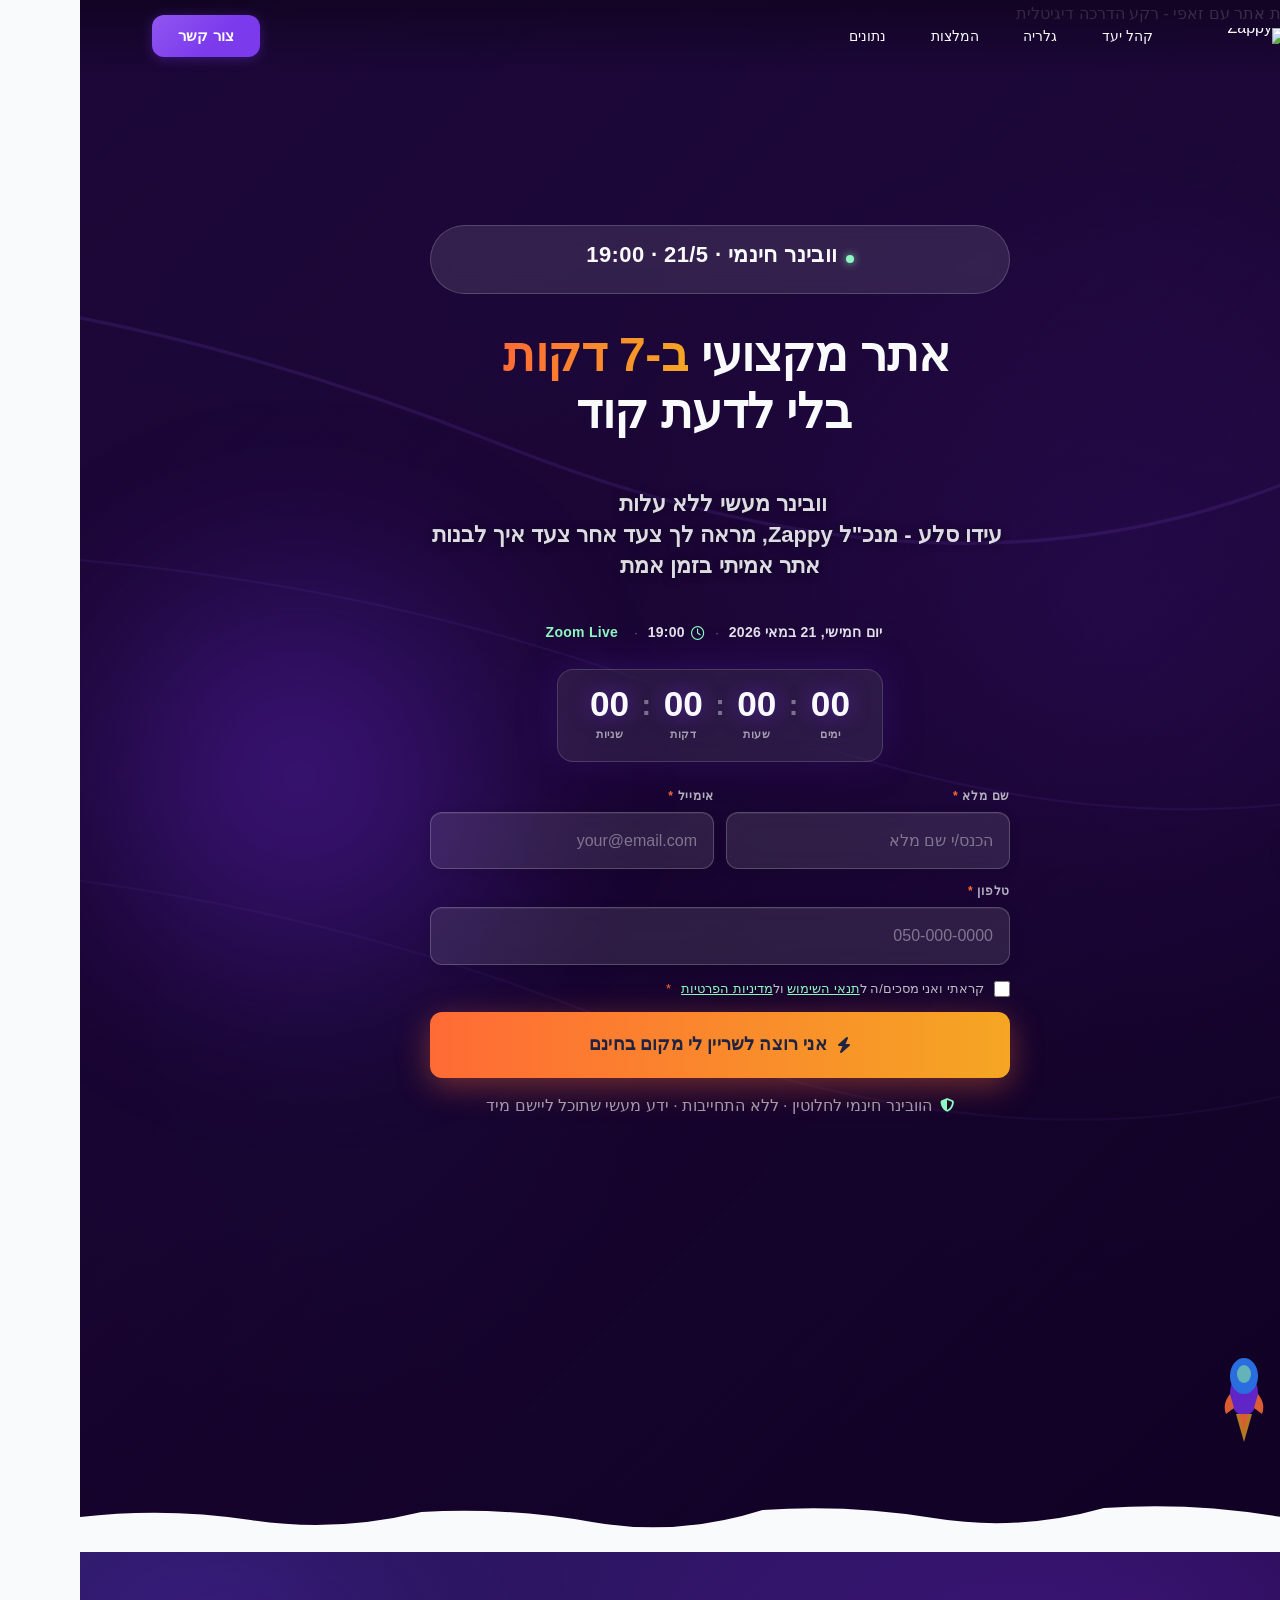
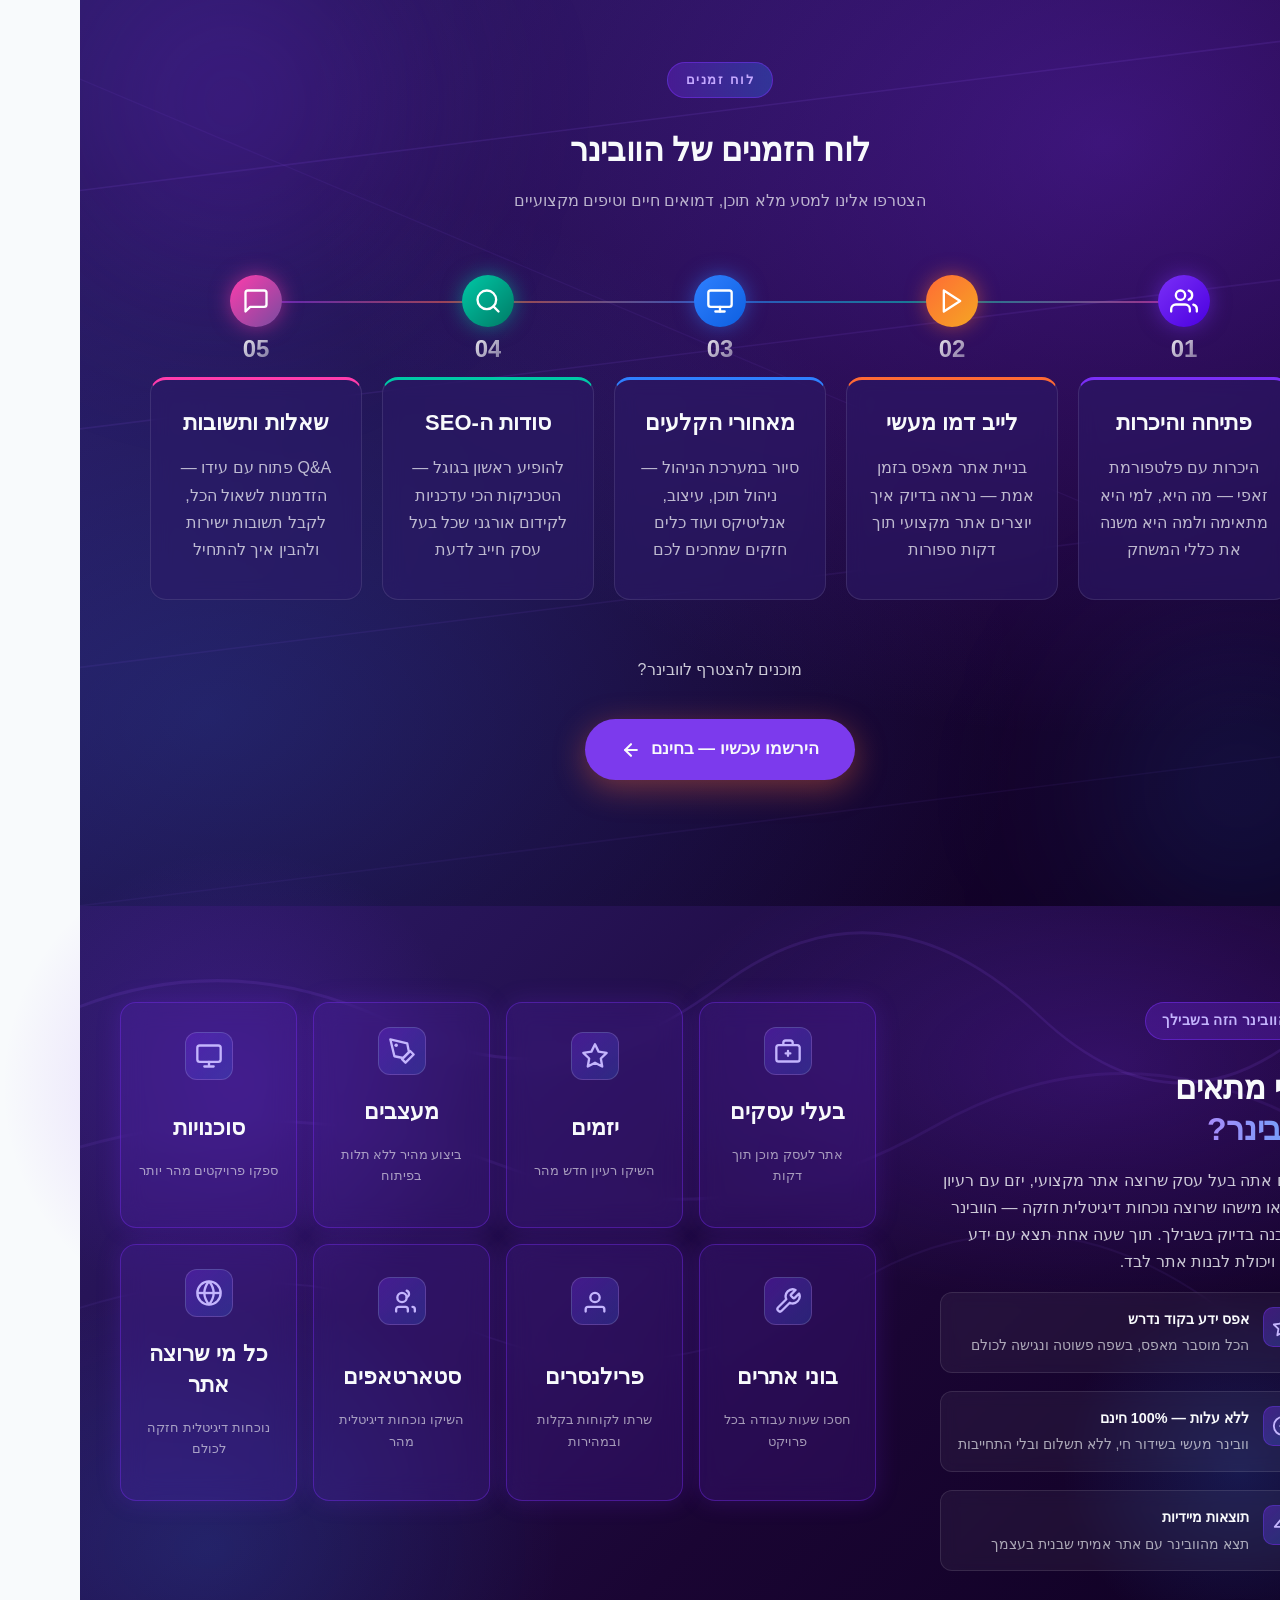
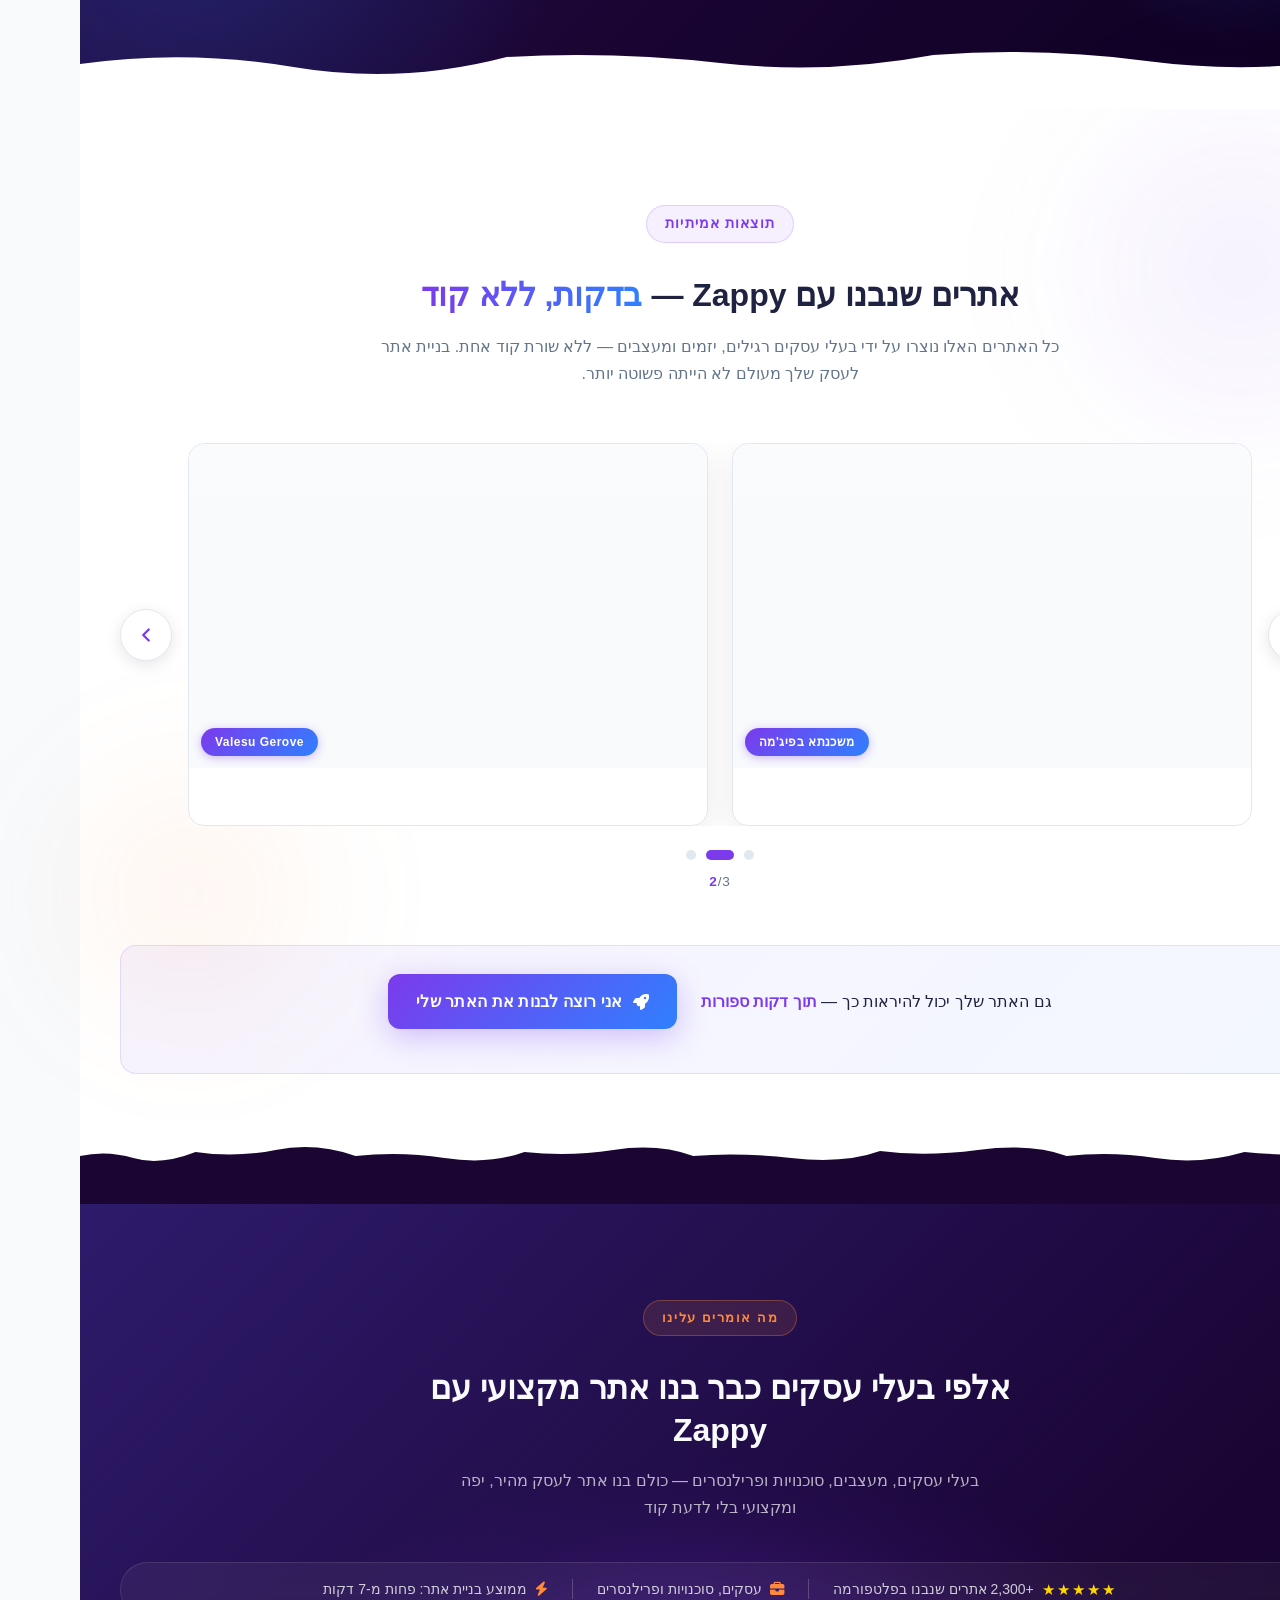
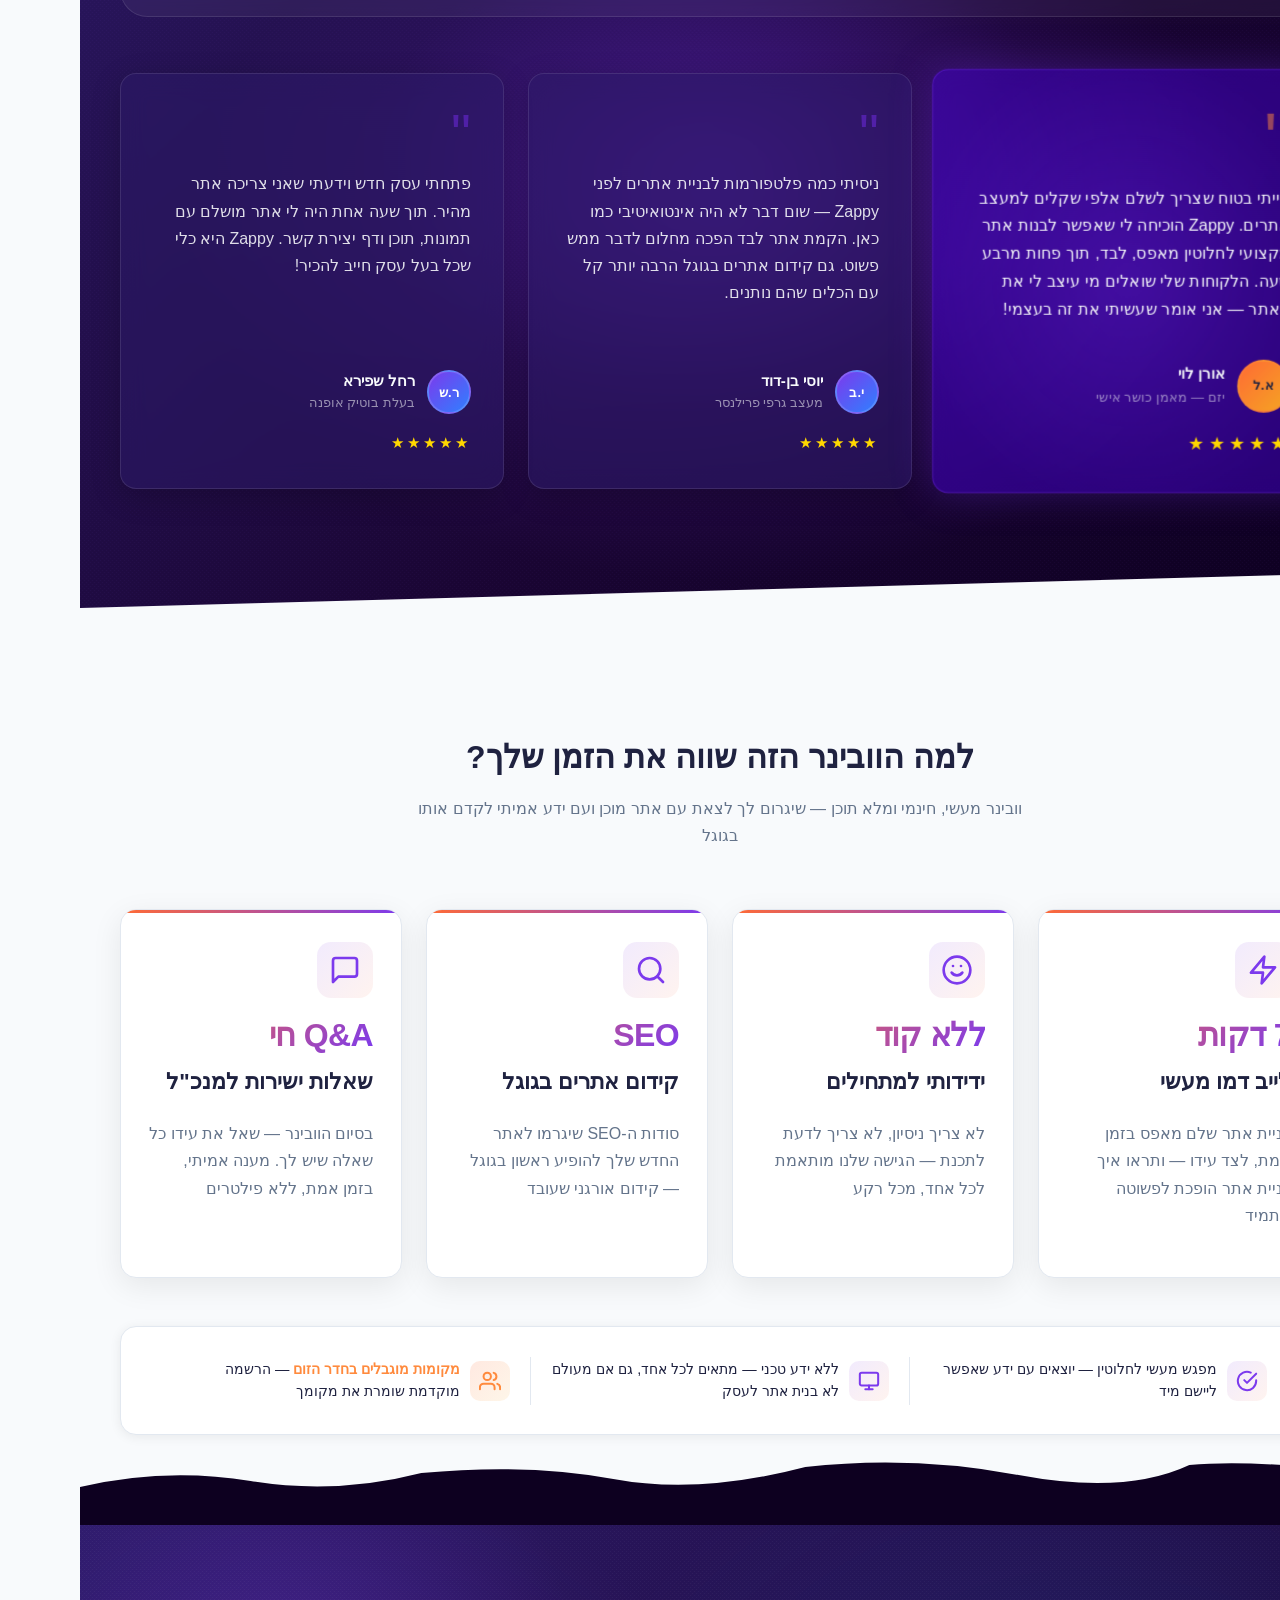
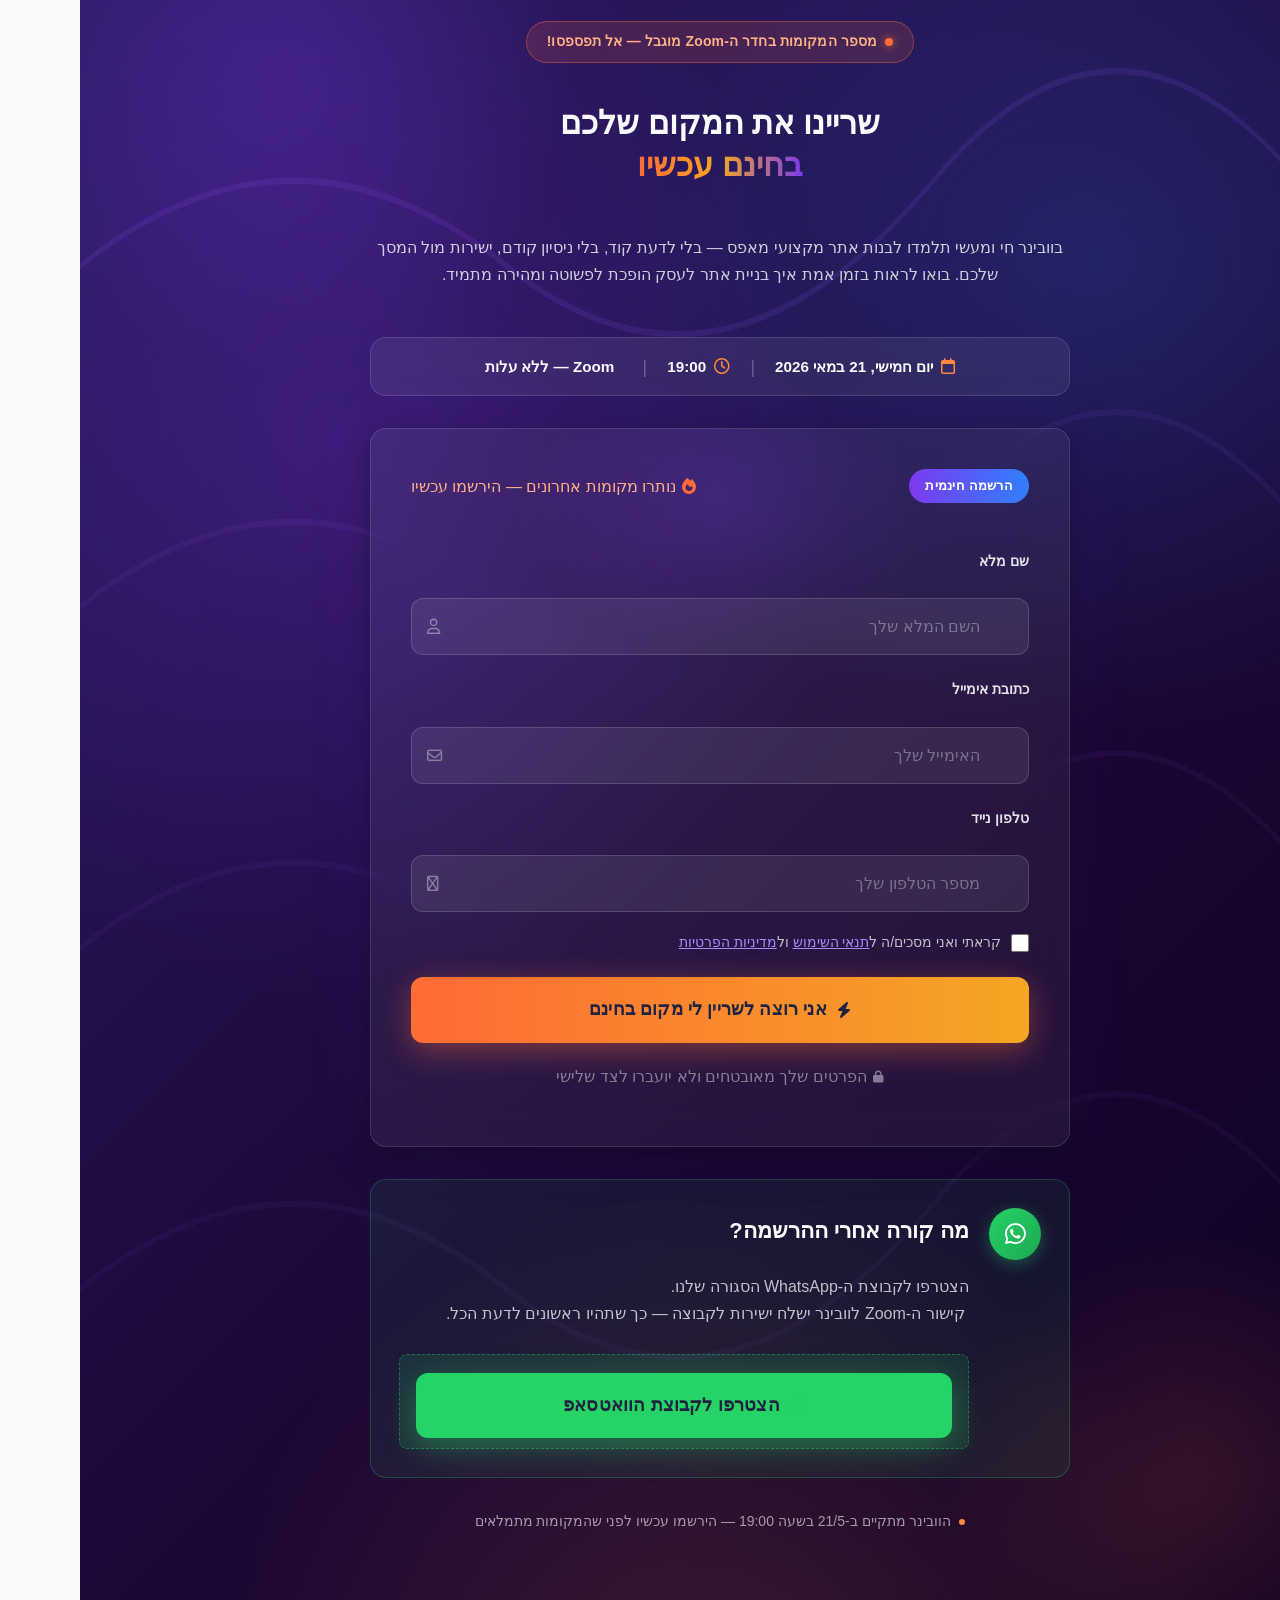
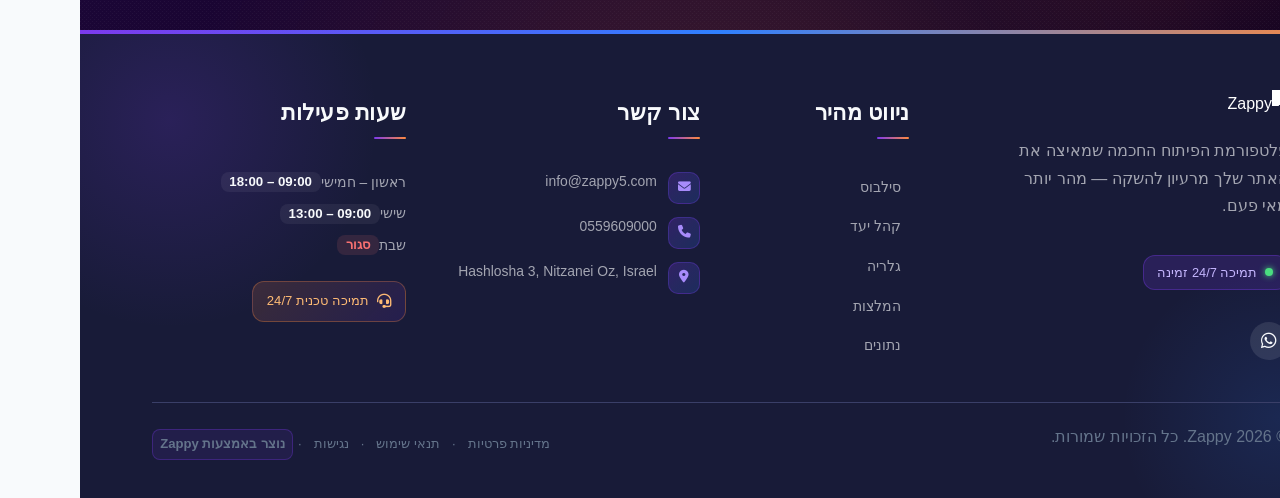
==== commit 432c56e5: "Incremental sync: 1 page(s) — update_text" ====
--- a/index.html
+++ b/index.html
@@ -757,7 +757,7 @@
     </style>
 </head>
 <body>
-<a class="skip-link" href="#main">דלג לתוכן הראשי</a> <nav class="navbar" dir="rtl"> <button class="mobile-toggle" id="mobileToggle" aria-label="Menu"> <svg class="hamburger-icon" width="24" height="24" viewBox="0 0 24 24" fill="none"> <path d="M3 12h18M3 6h18M3 18h18" stroke="currentColor" stroke-width="2" stroke-linecap="round"></path> </svg> <svg class="close-icon" width="24" height="24" viewBox="0 0 24 24" fill="none" style="display: none;"> <path d="M18 6L6 18M6 6l12 12" stroke="currentColor" stroke-width="2" stroke-linecap="round"></path> </svg> </button> <button class="phone-header-btn" data-phone="0559609000" aria-label="Call"> <svg width="20" height="20" viewBox="0 0 24 24" fill="currentColor"> <path d="M22 16.92v3a2 2 0 0 1-2.18 2 19.79 19.79 0 0 1-8.63-3.07 19.5 19.5 0 0 1-6-6 19.79 19.79 0 0 1-3.07-8.67A2 2 0 0 1 4.11 2h3a2 2 0 0 1 2 1.72 12.84 12.84 0 0 0 .7 2.81 2 2 0 0 1-.45 2.11L8.09 9.91a16 16 0 0 0 6 6l1.27-1.27a2 2 0 0 1 2.11-.45 12.84 12.84 0 0 0 2.81.7A2 2 0 0 1 22 16.92z"></path> </svg> </button> <div class="nav-container"> <div class="nav-right-group"><div class="nav-brand"> <a href="/" class="logo-link"><img class="logo" src="/assets/zappy-webinar-web-development-platform-saas-logo-1779097196991-94u380.webp?v=1779097197235-5ypl6f" alt="Zappy"></a> </div><ul class="nav-menu" id="navMenu"><li><a href="#audience">קהל יעד</a></li><li><a href="#gallery">גלריה</a></li><li><a href="#testimonials">המלצות</a></li><li><a href="#stats">נתונים</a></li></ul></div> <div class="nav-cta-container"> <a href="#cta" class="nav-cta-btn">צור קשר</a> </div> </div> </nav> <script> // Navbar Mobile Menu Toggle and Contrast Fix (function() { // Use 'load' event instead of 'DOMContentLoaded' to ensure we run AFTER all other scripts window.addEventListener('load', function() { // FIX MOBILE BUTTON CONTRAST // Detect navbar background color and apply contrasting color to mobile buttons const navbar = document.querySelector('.navbar, nav, header'); if (!navbar) { console.log('[Navbar] Navbar element not found'); return; } // DECLARE VARIABLES EARLY to avoid Temporal Dead Zone errors // These are used in multiple places below let mobileToggle = document.getElementById('mobileToggle') || document.querySelector('.mobile-toggle') || document.querySelector('.hamburger') || document.querySelector('.hamburger-menu') || document.querySelector('.menu-toggle') || document.querySelector('.burger-menu') || document.querySelector('[aria-label="Menu"]') || document.querySelector('[aria-label="תפריט"]'); const phoneBtn = document.querySelector('.phone-header-btn'); const computedStyle = window.getComputedStyle(navbar); let bgColor = computedStyle.backgroundColor; console.log('[Navbar] Initial navbar background:', bgColor); // Check if background is transparent or rgba with 0 alpha const isTransparent = bgColor === 'transparent' || bgColor === 'rgba(0, 0, 0, 0)' || (bgColor.startsWith('rgba') && bgColor.includes(', 0)')); if (isTransparent) { // Check for background-image or gradient const bgImage = computedStyle.backgroundImage; if (bgImage && bgImage !== 'none') { console.log('[Navbar] Navbar has background image/gradient, using dark text'); bgColor = 'rgb(240, 240, 240)'; // Assume light background } else { // Transparent navbar - check body background const bodyBg = window.getComputedStyle(document.body).backgroundColor; console.log('[Navbar] Navbar transparent, using body background:', bodyBg); bgColor = bodyBg; } } // Calculate luminance to determine if background is light or dark const rgb = bgColor.match(/\d+/g); if (rgb && rgb.length >= 3) { const r = parseInt(rgb[0]); const g = parseInt(rgb[1]); const b = parseInt(rgb[2]); const luminance = (0.299 * r + 0.587 * g + 0.114 * b) / 255; // Mobile button colors are set by Claude's AI-generated CSS (same as .nav-menu a) // No dynamic color overrides needed - colors come from the generated navbar CSS console.log('[Navbar] Mobile button colors preserved from Claude CSS (luminance:', luminance.toFixed(2) + ')'); // FIX ICON SIZES - Ensure SVGs are properly sized and visible // INJECT CRITICAL CSS TO OVERRIDE ANY CONFLICTING RULES const criticalCSS = document.createElement('style'); criticalCSS.id = 'zappy-mobile-nav-fix'; const htmlLang = document.documentElement.lang || 'en'; const htmlDir = document.documentElement.dir || 'ltr'; // Check both dir attribute AND lang for RTL detection // dir="rtl" is the most reliable indicator const isRTL = htmlDir === 'rtl' || htmlLang === 'he' || htmlLang === 'ar'; criticalCSS.textContent = ` /* Hide mobile buttons on desktop, show only on mobile */ @media (min-width: 769px) { .mobile-toggle, .phone-header-btn { display: none !important; } } /* Show and position mobile buttons correctly on mobile */ @media (max-width: 768px) { .navbar, nav.navbar { min-height: 70px !important; } .mobile-toggle, .phone-header-btn { position: absolute !important; top: 0 !important; bottom: 0 !important; margin-top: auto !important; margin-bottom: auto !important; transform: none !important; z-index: 1001 !important; display: flex !important; align-items: center !important; justify-content: center !important; width: 36px !important; height: 36px !important; border-radius: 50% !important; border: none !important; cursor: pointer !important; padding: 6px !important; background: none !important; color: var(--nav-text, var(--text-light)) !important; touch-action: manipulation !important; -webkit-tap-highlight-color: transparent !important; } html[data-zappy-site-type="ecommerce"] .phone-header-btn, body[data-zappy-site-type="ecommerce"] .phone-header-btn, html[data-zappy-site-type="ecommerce"] header .phone-header-btn, html[data-zappy-site-type="ecommerce"] nav .phone-header-btn { display: none !important; visibility: hidden !important; width: 0 !important; height: 0 !important; min-width: 0 !important; overflow: hidden !important; } /* LTR positioning (default): hamburger LEFT, phone RIGHT */ html:not([dir="rtl"]):not([lang="he"]):not([lang="ar"]) .mobile-toggle, html[dir="ltr"] .mobile-toggle { left: 12px !important; right: auto !important; } html:not([dir="rtl"]):not([lang="he"]):not([lang="ar"]) .phone-header-btn, html[dir="ltr"] .phone-header-btn { right: 12px !important; left: auto !important; } /* RTL positioning: hamburger RIGHT, phone LEFT */ html[dir="rtl"] .mobile-toggle, html[lang="he"] .mobile-toggle, html[lang="ar"] .mobile-toggle { right: 12px !important; left: auto !important; } html[dir="rtl"] .phone-header-btn, html[lang="he"] .phone-header-btn, html[lang="ar"] .phone-header-btn { left: 12px !important; right: auto !important; } /* CRITICAL: Ensure nav-container has min-height on mobile */ /* All children are positioned absolutely/fixed on mobile, so height:auto collapses to 0 */ .nav-container { min-height: 70px !important; position: relative !important; } /* Ensure SVG icons are properly sized and inherit color */ .mobile-toggle svg, .phone-header-btn svg { width: 24px !important; height: 24px !important; /* Don't force display - let JavaScript control hamburger/close toggle */ } /* Reset nav-cta-container on mobile - remove desktop box-shadow/padding */ /* that creates a visible ghost box when CTA button is hidden */ .nav-cta-container { box-shadow: none !important; padding: 0 !important; } /* Hide nav-cta-container entirely on mobile when there's no lang-switcher */ /* (only the CTA button is inside, and it's hidden on mobile) */ .nav-cta-container:not(:has(.lang-switcher)) { display: none !important; } /* CRITICAL: Prevent hero image fade gradient from bleeding over headline text */ /* The .image-fade-gradient has bottom: -30px (extends below parent) */ /* On mobile stacked layout, this overlaps the h1 text below the image */ .hero-image-column { overflow: hidden !important; } .image-fade-gradient { bottom: 0 !important; } /* Hide desktop language switcher on mobile - hamburger menu handles it */ /* High specificity to override stored CSS */ .lang-switcher, .nav-cta-container .lang-switcher, .nav-container .lang-switcher, .navbar .lang-switcher, .navbar .nav-cta-container .lang-switcher { display: none !important; } } `; // Remove existing fix if present and inject new one const existing = document.getElementById('zappy-mobile-nav-fix'); if (existing) existing.remove(); document.head.appendChild(criticalCSS); console.log('[Navbar] Critical CSS injected for mobile nav positioning'); // ONLY apply inline positioning styles on mobile viewport // On desktop, the CSS handles hiding these buttons with display: none // Inline styles were breaking desktop layout by overriding CSS const isMobileViewport = window.innerWidth <= 768; if (mobileToggle) { // Icon sizing applies to all viewports for consistency const hamburgerIcon = mobileToggle.querySelector('.hamburger-icon'); const closeIcon = mobileToggle.querySelector('.close-icon'); if (hamburgerIcon) { hamburgerIcon.style.setProperty('width', '24px', 'important'); hamburgerIcon.style.setProperty('height', '24px', 'important'); hamburgerIcon.style.setProperty('display', 'block', 'important'); // Show hamburger by default } if (closeIcon) { closeIcon.style.setProperty('width', '24px', 'important'); closeIcon.style.setProperty('height', '24px', 'important'); closeIcon.style.setProperty('display', 'none', 'important'); // Hide close icon by default } // ONLY set positioning inline styles on mobile if (isMobileViewport) { mobileToggle.style.setProperty('position', 'absolute', 'important'); mobileToggle.style.setProperty('top', '0', 'important'); mobileToggle.style.setProperty('bottom', '0', 'important'); mobileToggle.style.setProperty('margin-top', 'auto', 'important'); mobileToggle.style.setProperty('margin-bottom', 'auto', 'important'); mobileToggle.style.setProperty('transform', 'none', 'important'); mobileToggle.style.setProperty('z-index', '1001', 'important'); // Clear any inline left/right so CSS can take over based on html[dir] mobileToggle.style.removeProperty('left'); mobileToggle.style.removeProperty('right'); console.log('[Navbar] Mobile toggle positioning applied (mobile viewport)'); } else { // On desktop, clear any positioning styles to let CSS handle it mobileToggle.style.removeProperty('position'); mobileToggle.style.removeProperty('top'); mobileToggle.style.removeProperty('transform'); mobileToggle.style.removeProperty('z-index'); mobileToggle.style.removeProperty('left'); mobileToggle.style.removeProperty('right'); console.log('[Navbar] Desktop viewport - cleared mobile toggle inline positioning'); } } if (phoneBtn) { // Icon sizing applies to all viewports const phoneIcon = phoneBtn.querySelector('svg'); if (phoneIcon) { phoneIcon.style.width = '24px'; phoneIcon.style.height = '24px'; phoneIcon.setAttribute('width', '24'); phoneIcon.setAttribute('height', '24'); } // ONLY set positioning inline styles on mobile if (isMobileViewport) { phoneBtn.style.setProperty('position', 'absolute', 'important'); phoneBtn.style.setProperty('top', '0', 'important'); phoneBtn.style.setProperty('bottom', '0', 'important'); phoneBtn.style.setProperty('margin-top', 'auto', 'important'); phoneBtn.style.setProperty('margin-bottom', 'auto', 'important'); phoneBtn.style.setProperty('transform', 'none', 'important'); phoneBtn.style.setProperty('z-index', '1001', 'important'); // Clear any inline left/right so CSS can take over based on html[dir] phoneBtn.style.removeProperty('left'); phoneBtn.style.removeProperty('right'); console.log('[Navbar] Phone button positioning applied (mobile viewport)'); } else { // On desktop, clear any positioning styles to let CSS handle it phoneBtn.style.removeProperty('position'); phoneBtn.style.removeProperty('top'); phoneBtn.style.removeProperty('transform'); phoneBtn.style.removeProperty('z-index'); phoneBtn.style.removeProperty('left'); phoneBtn.style.removeProperty('right'); console.log('[Navbar] Desktop viewport - cleared phone button inline positioning'); } } } else { console.log('[Navbar] Could not parse background color:', bgColor); } // MOBILE MENU TOGGLE // Re-query in case DOM changed (mobileToggle already declared at top of function) mobileToggle = document.getElementById('mobileToggle') || document.querySelector('.mobile-toggle') || document.querySelector('.hamburger') || document.querySelector('.hamburger-menu') || document.querySelector('.menu-toggle') || document.querySelector('.burger-menu') || document.querySelector('[aria-label="Menu"]') || document.querySelector('[aria-label="תפריט"]'); // EXPANDED SEARCH: Find nav menu by ID or class const navMenu = document.getElementById('navMenu') || document.querySelector('.nav-menu') || document.querySelector('.nav-links') || document.querySelector('nav ul:not(.submenu)'); if (!mobileToggle || !navMenu) { console.log('[Navbar] Mobile toggle or menu not found:', { toggle: !!mobileToggle, menu: !!navMenu }); return; } // Ensure navMenu has ID for CSS targeting if (!navMenu.id) { navMenu.id = 'navMenu'; } console.log('[Navbar] Initializing mobile menu...'); // Remove any existing event listeners by cloning the button const newToggle = mobileToggle.cloneNode(true); mobileToggle.parentNode.replaceChild(newToggle, mobileToggle); // Toggle menu handler (shared by click and touchend) function handleToggle(e) { e.preventDefault(); e.stopPropagation(); const hamburgerIcon = newToggle.querySelector('.hamburger-icon'); const closeIcon = newToggle.querySelector('.close-icon'); const isActive = navMenu.classList.contains('active'); if (isActive) { // Close menu navMenu.classList.remove('active'); if (hamburgerIcon) hamburgerIcon.style.setProperty('display', 'block', 'important'); if (closeIcon) closeIcon.style.setProperty('display', 'none', 'important'); document.body.style.overflow = ''; console.log('[Navbar] Menu closed'); } else { // Open menu navMenu.classList.add('active'); if (hamburgerIcon) hamburgerIcon.style.setProperty('display', 'none', 'important'); if (closeIcon) closeIcon.style.setProperty('display', 'block', 'important'); document.body.style.overflow = 'hidden'; console.log('[Navbar] Menu opened'); } } // Use click for desktop/emulation and touchend as iOS Safari fallback. // Prevent double-fire with a timestamp guard. var lastToggleTime = 0; function guardedToggle(e) { var now = Date.now(); if (now - lastToggleTime < 300) return; lastToggleTime = now; handleToggle(e); } newToggle.addEventListener('click', guardedToggle); newToggle.addEventListener('touchend', guardedToggle); // Close menu when clicking nav links (but NOT dropdown toggles) const navLinks = navMenu.querySelectorAll('a'); navLinks.forEach(function(link) { link.addEventListener('click', function() { // Don't close if it's a dropdown child (unless it's a real navigation link) if (this.getAttribute('href') === '#') return; const hamburgerIcon = newToggle.querySelector('.hamburger-icon'); const closeIcon = newToggle.querySelector('.close-icon'); navMenu.classList.remove('active'); if (hamburgerIcon) hamburgerIcon.style.setProperty('display', 'block', 'important'); if (closeIcon) closeIcon.style.setProperty('display', 'none', 'important'); document.body.style.overflow = ''; console.log('[Navbar] Menu closed (link clicked)'); }); }); // DROPDOWN MENU TOGGLE (for mobile and touch devices) var dropdownToggles = navMenu.querySelectorAll('.dropdown-toggle'); dropdownToggles.forEach(function(toggle) { toggle.addEventListener('click', function(e) { e.preventDefault(); e.stopPropagation(); var parent = this.closest('.nav-dropdown'); if (!parent) return; // Close other open dropdowns at the same level var siblings = parent.parentNode.querySelectorAll('.nav-dropdown.open'); siblings.forEach(function(sib) { if (sib !== parent) sib.classList.remove('open'); }); parent.classList.toggle('open'); console.log('[Navbar] Dropdown toggled:', parent.classList.contains('open') ? 'open' : 'closed'); }); }); // Close dropdowns when clicking outside document.addEventListener('click', function(e) { if (!e.target.closest('.nav-dropdown')) { var openDropdowns = document.querySelectorAll('.nav-dropdown.open'); openDropdowns.forEach(function(dd) { dd.classList.remove('open'); }); } }); console.log('[Navbar] Dropdown handlers initialized for ' + dropdownToggles.length + ' dropdowns'); // Phone button functionality (phoneBtn already declared at top of function) if (phoneBtn) { phoneBtn.addEventListener('click', function() { // Get phone number from placeholder in page or use default const phoneLinks = document.querySelectorAll('a[href^="tel:"]'); const phoneNumber = phoneLinks.length > 0 ? phoneLinks[0].getAttribute('href').replace('tel:', '') : '0559609000'; window.location.href = 'tel:' + phoneNumber; console.log('[Navbar] Phone button clicked'); }); } console.log('[Navbar] Mobile menu initialized successfully'); // WhatsApp button visibility is now controlled via CSS (siteSettings). // No JS-based desktop hiding — the button is visible on both mobile and desktop by default. }); })(); </script> <main id="main"> <section data-band-index="0" class="index-hero-section" data-layout-spec="בית-hero" dir="rtl" data-hero-type="fullscreen-scrim" id="index-hero-section" data-zappy-content-align="upper-center" style="min-height: 1552.04px !important;"> <!-- Background Image --> <div class="hero-bg-wrapper"> <img loading="eager" fetchpriority="high" data-hero-bg="true" data-placeholder="index-hero-image-1" data-context="Immersive mesh-gradient tech webinar atmosphere: a dynamic modern workspace with glowing screens showing colorful website builder interfaces, violet and electric blue light bloom, subtle pixel-dot texture, orange accent highlights, cinematic depth of field, professional Israeli tech startup vibe, ultra-wide 16:9 format for full-bleed hero background" width="1200" height="700" src="/assets/site-index-hero-image-1.webp" alt="וובינר בניית אתר עם זאפי - רקע הדרכה דיגיטלית" class="hero-bg-img" data-hero-background="true" data-element-type="image" data-element-id="img-1778748199516-mvdpzzd1n"> </div> <!-- Scrim Overlay --> <div class="hero-scrim" aria-hidden="true"></div> <!-- Decorative: wave lines background --> <svg class="hero-deco-waves" aria-hidden="true" data-no-icon-edit="true" viewBox="0 0 1200 700" preserveAspectRatio="xMidYMid slice" xmlns="http://www.w3.org/2000/svg"> <path d="M-100,150 Q200,80 500,200 T1000,120 T1400,180" stroke="#9B5FFF" stroke-width="1.5" fill="none" opacity="0.12"></path> <path d="M-100,280 Q300,200 600,320 T1100,240 T1400,300" stroke="#9B5FFF" stroke-width="1" fill="none" opacity="0.08"></path> <path d="M-100,420 Q250,340 550,460 T1050,380 T1400,440" stroke="#9B5FFF" stroke-width="1" fill="none" opacity="0.06"></path> </svg> <!-- Decorative: purple radial blob --> <div class="hero-deco-blob" aria-hidden="true"></div> <!-- Main Content --> <div class="hero-container" data-zappy-align-target="true" style=""> <div class="hero-content-group"> <!-- Pre-title badge --> <div class="hero-badge" style="justify-content: center; width: 100%; text-align: center;"> <span class="hero-badge-dot"></span> <span style=""><h3>וובינר חינמי · 21/5 · 19:00</h3></span> </div> <!-- H1 --> <h1 class="hero-headline" style="max-width: 1400px; text-align: center; width: 100%; font-size: 3.5rem; outline: none; margin-left: auto; margin-right: auto;" data-zappy-text-width="custom">אתר מקצועי&nbsp;<span class="hero-headline-accent" style="color: rgb(31, 34, 64) !important;">ב-7 דקות</span>&nbsp;<br>&nbsp;בלי לדעת קוד </h1> <!-- H3 subtitle --> <h3 class="hero-subtitle" style="text-align: center;"> וובינר מעשי ללא עלות&nbsp;<br>&nbsp;עידו סלע - מנכ"ל Zappy, מראה לך צעד אחר צעד איך לבנות אתר אמיתי בזמן אמת </h3> <!-- Meta line --> <div class="hero-meta-line" style="justify-content: center; width: 100%; text-align: center;"> <span class="hero-meta-item" style=""> <br><i class="fa-regular" aria-hidden="true" data-element-type="icon" data-element-id="icon-1778748199514-drav4l0hq" data-icon-type="fontawesome" style="cursor: pointer; font-size: 12px !important; color: rgb(143, 247, 193);"></i> יום חמישי, 21 במאי 2026 </span> <span class="hero-meta-sep" aria-hidden="true">·</span> <span class="hero-meta-item"> <i class="fa-regular fa-clock" aria-hidden="true" data-element-type="icon" data-element-id="icon-1778748199514-v6ygkuccm" data-icon-type="fontawesome" style="cursor: pointer;"></i> 19:00 </span> <span class="hero-meta-sep" aria-hidden="true">·</span><span class="hero-meta-item hero-meta-zoom" style=""><i class="fa-solid" aria-hidden="true" data-element-type="icon" data-element-id="icon-1778748199515-jm0et57gq" data-icon-type="fontawesome" style="font-size: 15px !important; color: rgb(143, 247, 193); cursor: pointer;"></i><span style="font-size: 0.875rem; letter-spacing: 0.02em;">Zoom Live</span></span> </div> <!-- Countdown --> <div class="hero-countdown" aria-label="ספירה לאחור לוובינר"> <div class="countdown-block"> <span class="countdown-num" id="cd-days">03</span> <span class="countdown-label">ימים</span> </div> <p><span class="countdown-colon" aria-hidden="true">:</span> </p><div class="countdown-block" style="justify-content: center; width: 100%; text-align: center; margin-left: 0px; margin-right: 0px;"> <span class="countdown-num" id="cd-hours" style="outline: none;">01</span> <span class="countdown-label">שעות</span> </div> <p><span class="countdown-colon" aria-hidden="true">:</span> </p> <div class="countdown-block"> <span class="countdown-num" id="cd-minutes">01</span> <span class="countdown-label">דקות</span> </div> <p><span class="countdown-colon" aria-hidden="true">:</span> </p><div class="countdown-block"> <span class="countdown-num" id="cd-seconds">02</span> <span class="countdown-label">שניות</span> </div> </div> <!-- Scarcity --> <!-- Registration Form --> <form class="hero-form contact-form" novalidate=""> <div class="hero-form-fields"> <div class="hero-form-field"> <label for="hero-name" class="hero-form-label">שם מלא</label> <input type="text" id="hero-name" name="name" class="hero-input" placeholder="הכנס/י שם מלא" required="" autocomplete="name"> </div> <div class="hero-form-field"> <label for="hero-email" class="hero-form-label">אימייל</label> <input type="email" id="hero-email" name="email" class="hero-input" placeholder="your@email.com" required="" autocomplete="email"> </div> <div class="hero-form-field"> <label for="hero-phone" class="hero-form-label">טלפון</label> <input type="tel" id="hero-phone" name="phone" class="hero-input" placeholder="050-000-0000" required="" autocomplete="tel"> </div> </div> <div class="privacy-consent"> <label class="privacy-consent-label"> <input type="checkbox" name="privacy_consent" class="privacy-consent-checkbox" required=""> <span>קראתי ואני מסכים/ה ל<a href="/terms" target="_blank">תנאי השימוש</a> ול<a href="/privacy" target="_blank">מדיניות הפרטיות</a></span> </label> </div> <button type="submit" class="hero-cta-btn" style="color: rgb(31, 34, 64) !important;" data-element-type="button" data-element-id="btn-1778748199512-cktbffnxo" data-native-element="true"> <i class="fa-solid fa-bolt" aria-hidden="true"></i> אני רוצה לשריין לי מקום בחינם </button> <p class="hero-form-reassurance"> <i class="fa-solid fa-shield-halved" aria-hidden="true" data-element-type="icon" data-element-id="icon-1778748199515-65i2wb8d5" data-icon-type="fontawesome"></i> הוובינר חינמי לחלוטין · ללא התחייבות · ידע מעשי שתוכל ליישם מיד </p> </form> <!-- Presenter --> </div> </div> <!-- Decorative: rocket SVG --> <div class="hero-deco-rocket" aria-hidden="true"> <svg width="72" height="90" viewBox="0 0 72 90" fill="none" xmlns="http://www.w3.org/2000/svg" aria-hidden="true" data-no-icon-edit="true"> <ellipse cx="36" cy="42" rx="14" ry="22" fill="#7B2FF7" opacity="0.9"></ellipse> <ellipse cx="36" cy="24" rx="14" ry="18" fill="#2F80FF"></ellipse> <path d="M22 42 Q14 52 18 62 L26 56 Z" fill="#FF6B35"></path> <path d="M50 42 Q58 52 54 62 L46 56 Z" fill="#FF6B35"></path> <ellipse cx="36" cy="22" rx="7" ry="9" fill="#8FF7C1" opacity="0.7"></ellipse> <path d="M28 62 Q36 90 36 90 Q36 90 44 62 Z" fill="#F5A623" opacity="0.85"></path> <path d="M32 62 Q36 80 36 80 Q36 80 40 62 Z" fill="#FF6B35"></path> </svg> </div> <!-- Bottom Divider --> <div class="hero-bottom-divider-wrapper"> <svg data-no-icon-edit="true" aria-hidden="true" viewBox="0 0 1200 80" preserveAspectRatio="none" xmlns="http://www.w3.org/2000/svg"> <path d="M0,80 L0,45 Q80,35 160,48 T320,40 Q400,35 480,50 T640,38 Q720,32 800,46 T960,36 Q1040,30 1120,44 T1200,38 L1200,80 Z" fill="var(--bg-light)"></path> </svg> </div> <div class="zappy-inserted-element" id="zappy-element-1779116338153-fzs55spp8" data-element-id="zappy-element-1779116338153-fzs55spp8" data-element-type="button" data-zappy-newly-inserted="true" style="text-align: center; margin: 20px auto 0px; max-width: 1400px;"><a href="https://wa.me/792559609000" class="btn btn-primary" style="text-decoration: none; padding: 12px 24px; border-radius: 6px; display: inline-block; width: auto !important; flex: 0 0 auto !important; background-color: #25D366; border: 2px solid #25D366; color: #ffffff;" data-element-type="button" data-text-color="auto" data-element-id="zappy-element-1779116338153-fzs55spp8" id="zappy-element-1779116338153-fzs55spp8">הצטרפו לקבוצת הוואטסאפ</a></div></section> <section class="home-timeline-section" data-layout-spec="Home-timeline" dir="rtl" data-zappy-section="true" id="zappy-section-1"> <!-- Decorative background elements --> <div class="home-timeline-section__bg-decoration" aria-hidden="true"> <svg data-no-icon-edit="true" aria-hidden="true" viewBox="0 0 1200 600" preserveAspectRatio="none" xmlns="http://www.w3.org/2000/svg" class="home-timeline-section__wave-lines"> <line x1="0" y1="150" x2="1200" y2="50" stroke="#9B5FFF" stroke-width="1" opacity="0.12"></line> <line x1="0" y1="300" x2="1200" y2="200" stroke="#9B5FFF" stroke-width="1" opacity="0.10"></line> <line x1="0" y1="450" x2="1200" y2="350" stroke="#9B5FFF" stroke-width="1" opacity="0.08"></line> <line x1="0" y1="600" x2="1200" y2="500" stroke="#9B5FFF" stroke-width="1" opacity="0.06"></line> <line x1="0" y1="80" x2="1200" y2="420" stroke="#9B5FFF" stroke-width="0.8" opacity="0.07"></line> </svg> <div class="home-timeline-section__glow-blob home-timeline-section__glow-blob--right" aria-hidden="true"></div> <div class="home-timeline-section__glow-blob home-timeline-section__glow-blob--left" aria-hidden="true"></div> </div> <div class="home-timeline-section__container"> <!-- Section header --> <div class="home-timeline-section__header"> <p class="zappy-editable"><span class="home-timeline-section__label">לוח זמנים</span> </p><h2 class="home-timeline-section__title">לוח הזמנים של הוובינר</h2> <p class="home-timeline-section__subtitle">הצטרפו אלינו למסע מלא תוכן, דמואים חיים וטיפים מקצועיים</p> </div> <!-- Stepper --> <div class="home-timeline-section__stepper zappy-preserve-css-grid" id="zappy-auto-grid-1779099535735-t0w3br" data-zappy-auto-grid="true" data-zappy-grid-align="start" data-original-item-width="960" data-original-gap="0px" style="display: grid; --zappy-grid-cols: repeat(5, minmax(0, 1fr)); grid-template-columns: repeat(5, minmax(0, 1fr)); align-items: stretch !important;" data-zappy-explicit-columns="true"> <!-- Connecting line (desktop) --> <div class="home-timeline-section__connector-line" aria-hidden="true"></div> <!-- Step 1 --> <article class="home-timeline-section__step home-timeline-section__step--1" data-grid-item-index="1"> <div class="home-timeline-section__step-top"> <div class="home-timeline-section__icon-wrap home-timeline-section__icon-wrap--1"> <svg data-element-type="icon" data-icon-type="svg" xmlns="http://www.w3.org/2000/svg" viewBox="0 0 24 24" fill="none" stroke="currentColor" stroke-width="2" stroke-linecap="round" stroke-linejoin="round" width="28" height="28" aria-hidden="true"><path d="M17 21v-2a4 4 0 0 0-4-4H5a4 4 0 0 0-4 4v2"></path><circle cx="9" cy="7" r="4"></circle><path d="M23 21v-2a4 4 0 0 0-3-3.87"></path><path d="M16 3.13a4 4 0 0 1 0 7.75"></path></svg> </div> <div class="home-timeline-section__step-number home-timeline-section__step-number--1">01</div> </div> <div class="home-timeline-section__card card-darkCard"> <h3 class="home-timeline-section__card-title">פתיחה והיכרות</h3> <p class="home-timeline-section__card-desc">היכרות עם פלטפורמת זאפי — מה היא, למי היא מתאימה ולמה היא משנה את כללי המשחק</p> </div> </article> <!-- Step 2 --> <article class="home-timeline-section__step home-timeline-section__step--2" data-grid-item-index="2"> <div class="home-timeline-section__step-top"> <div class="home-timeline-section__icon-wrap home-timeline-section__icon-wrap--2"> <svg data-element-type="icon" data-icon-type="svg" xmlns="http://www.w3.org/2000/svg" viewBox="0 0 24 24" fill="none" stroke="currentColor" stroke-width="2" stroke-linecap="round" stroke-linejoin="round" width="28" height="28" aria-hidden="true"><polygon points="5 3 19 12 5 21 5 3"></polygon></svg> </div> <div class="home-timeline-section__step-number home-timeline-section__step-number--2">02</div> </div> <div class="home-timeline-section__card card-darkCard"> <h3 class="home-timeline-section__card-title">לייב דמו מעשי</h3> <p class="home-timeline-section__card-desc">בניית אתר מאפס בזמן אמת — נראה בדיוק איך יוצרים אתר מקצועי תוך דקות ספורות</p> </div> </article> <!-- Step 3 --> <article class="home-timeline-section__step home-timeline-section__step--3" data-grid-item-index="3"> <div class="home-timeline-section__step-top"> <div class="home-timeline-section__icon-wrap home-timeline-section__icon-wrap--3"> <svg data-element-type="icon" data-icon-type="svg" xmlns="http://www.w3.org/2000/svg" viewBox="0 0 24 24" fill="none" stroke="currentColor" stroke-width="2" stroke-linecap="round" stroke-linejoin="round" width="28" height="28" aria-hidden="true"><rect x="2" y="3" width="20" height="14" rx="2" ry="2"></rect><line x1="8" y1="21" x2="16" y2="21"></line><line x1="12" y1="17" x2="12" y2="21"></line></svg> </div> <div class="home-timeline-section__step-number home-timeline-section__step-number--3">03</div> </div> <div class="home-timeline-section__card card-darkCard"> <h3 class="home-timeline-section__card-title">מאחורי הקלעים</h3> <p class="home-timeline-section__card-desc">סיור במערכת הניהול — ניהול תוכן, עיצוב, אנליטיקס ועוד כלים חזקים שמחכים לכם</p> </div> </article> <!-- Step 4 --> <article class="home-timeline-section__step home-timeline-section__step--4" data-grid-item-index="4"> <div class="home-timeline-section__step-top"> <div class="home-timeline-section__icon-wrap home-timeline-section__icon-wrap--4"> <svg data-element-type="icon" data-icon-type="svg" xmlns="http://www.w3.org/2000/svg" viewBox="0 0 24 24" fill="none" stroke="currentColor" stroke-width="2" stroke-linecap="round" stroke-linejoin="round" width="28" height="28" aria-hidden="true"><circle cx="11" cy="11" r="8"></circle><line x1="21" y1="21" x2="16.65" y2="16.65"></line></svg> </div> <div class="home-timeline-section__step-number home-timeline-section__step-number--4">04</div> </div> <div class="home-timeline-section__card card-darkCard"> <h3 class="home-timeline-section__card-title">סודות ה-SEO</h3> <p class="home-timeline-section__card-desc">להופיע ראשון בגוגל — הטכניקות הכי עדכניות לקידום אורגני שכל בעל עסק חייב לדעת</p> </div> </article> <!-- Step 5 --> <article class="home-timeline-section__step home-timeline-section__step--5" data-grid-item-index="5"> <div class="home-timeline-section__step-top"> <div class="home-timeline-section__icon-wrap home-timeline-section__icon-wrap--5"> <svg data-element-type="icon" data-icon-type="svg" xmlns="http://www.w3.org/2000/svg" viewBox="0 0 24 24" fill="none" stroke="currentColor" stroke-width="2" stroke-linecap="round" stroke-linejoin="round" width="28" height="28" aria-hidden="true"><path d="M21 15a2 2 0 0 1-2 2H7l-4 4V5a2 2 0 0 1 2-2h14a2 2 0 0 1 2 2z"></path></svg> </div> <div class="home-timeline-section__step-number home-timeline-section__step-number--5">05</div> </div> <div class="home-timeline-section__card card-darkCard"> <h3 class="home-timeline-section__card-title">שאלות ותשובות</h3> <p class="home-timeline-section__card-desc">Q&amp;A פתוח עם עידו — הזדמנות לשאול הכל, לקבל תשובות ישירות ולהבין איך להתחיל</p> </div> </article> </div> <!-- /stepper --> <!-- CTA --> <div class="home-timeline-section__cta-wrap"> <p class="home-timeline-section__cta-label">מוכנים להצטרף לוובינר?</p> <p class="zappy-editable"><a href="#register" class="home-timeline-section__cta-btn btn-primary" data-element-type="button" data-element-id="btn-1779099535643-7wcznf97x" data-native-element="true"> <span>הירשמו עכשיו — בחינם</span> <svg data-element-type="icon" data-icon-type="svg" xmlns="http://www.w3.org/2000/svg" viewBox="0 0 24 24" fill="none" stroke="currentColor" stroke-width="2.5" stroke-linecap="round" stroke-linejoin="round" width="20" height="20" aria-hidden="true"><line x1="19" y1="12" x2="5" y2="12"></line><polyline points="12 19 5 12 12 5"></polyline></svg> </a> </p></div> </div> </section> <section data-band-index="2" id="audience" class="index-audience-section" data-layout-spec="בית-audience" dir="rtl"> <!-- Decorative background elements --> <div class="ias-bg-blob ias-blob-1" aria-hidden="true"></div> <div class="ias-bg-blob ias-blob-2" aria-hidden="true"></div> <svg class="ias-wave-lines" data-no-icon-edit="true" aria-hidden="true" viewBox="0 0 1200 400" preserveAspectRatio="none" xmlns="http://www.w3.org/2000/svg"> <path d="M0,50 Q150,20 300,60 T600,40 T900,55 T1200,35" stroke="#9B5FFF" stroke-width="1.5" fill="none" opacity="0.12"></path> <path d="M0,120 Q200,90 400,130 T800,110 T1200,125" stroke="#9B5FFF" stroke-width="1.5" fill="none" opacity="0.09"></path> <path d="M0,200 Q180,170 360,210 T720,190 T1080,205 T1200,195" stroke="#9B5FFF" stroke-width="1" fill="none" opacity="0.07"></path> </svg> <div class="ias-container"> <!-- Two-column layout: content right, tiles left --> <div class="ias-layout"> <!-- RIGHT column: heading & description --> <div class="ias-content-col"> <div class="ias-eyebrow"> <span class="ias-eyebrow-dot"></span> <span>הוובינר הזה בשבילך</span> </div> <h2 class="ias-heading">למי מתאים<br><span class="ias-heading-accent" style="color: rgb(31, 34, 64) !important;">הוובינר?</span></h2> <p class="ias-desc">בין אם אתה בעל עסק שרוצה אתר מקצועי, יזם עם רעיון חדש, או מישהו שרוצה נוכחות דיגיטלית חזקה — הוובינר הזה נבנה בדיוק בשבילך. תוך שעה אחת תצא עם ידע אמיתי ויכולת לבנות אתר לבד.</p> <!-- Reassurance strip --> <div class="ias-reassurance"> <div class="ias-reassurance-icon" aria-hidden="true"> <svg data-element-type="icon" data-icon-type="svg" width="22" height="22" viewBox="0 0 24 24" fill="none" xmlns="http://www.w3.org/2000/svg"> <path d="M12 2L15.09 8.26L22 9.27L17 14.14L18.18 21.02L12 17.77L5.82 21.02L7 14.14L2 9.27L8.91 8.26L12 2Z" stroke="currentColor" stroke-width="2" stroke-linejoin="round"></path> </svg> </div> <div class="ias-reassurance-text"> <strong>אפס ידע בקוד נדרש</strong> <span>הכל מוסבר מאפס, בשפה פשוטה ונגישה לכולם</span> </div> </div> <div class="ias-reassurance"> <div class="ias-reassurance-icon" aria-hidden="true"> <svg data-element-type="icon" data-icon-type="svg" width="22" height="22" viewBox="0 0 24 24" fill="none" xmlns="http://www.w3.org/2000/svg"> <circle cx="12" cy="12" r="10" stroke="currentColor" stroke-width="2"></circle> <path d="M9 12L11 14L15 10" stroke="currentColor" stroke-width="2" stroke-linecap="round" stroke-linejoin="round"></path> </svg> </div> <div class="ias-reassurance-text"> <strong>ללא עלות — 100% חינם</strong> <span>וובינר מעשי בשידור חי, ללא תשלום ובלי התחייבות</span> </div> </div> <div class="ias-reassurance"> <div class="ias-reassurance-icon" aria-hidden="true"> <svg data-element-type="icon" data-icon-type="svg" width="22" height="22" viewBox="0 0 24 24" fill="none" xmlns="http://www.w3.org/2000/svg"> <path d="M13 2L3 14H12L11 22L21 10H12L13 2Z" stroke="currentColor" stroke-width="2" stroke-linejoin="round"></path> </svg> </div> <div class="ias-reassurance-text"> <strong>תוצאות מיידיות</strong> <span>תצא מהוובינר עם אתר אמיתי שבנית בעצמך</span> </div> </div> </div> <!-- LEFT column: audience tiles grid --> <div class="ias-tiles-col"> <div class="ias-tiles-grid zappy-preserve-css-grid" id="zappy-auto-grid-1778765219771-lxay51" data-zappy-auto-grid="true" data-original-item-width="177" data-original-gap="16px" style="--zappy-grid-cols: repeat(4, minmax(0, 1fr)); display: grid; grid-template-columns: repeat(4, minmax(0, 1fr)); align-items: stretch !important;" data-zappy-explicit-columns="true"> <div class="ias-tile ias-tile--glow" data-grid-item-index="0" style="display: flex !important; flex-direction: column !important; justify-content: center !important; align-items: center !important; align-self: stretch !important; height: 100% !important;"> <div class="ias-tile-icon"> <svg data-element-type="icon" data-icon-type="svg" width="28" height="28" viewBox="0 0 24 24" fill="none" xmlns="http://www.w3.org/2000/svg"> <path d="M20 7H4C2.9 7 2 7.9 2 9V19C2 20.1 2.9 21 4 21H20C21.1 21 22 20.1 22 19V9C22 7.9 21.1 7 20 7Z" stroke="currentColor" stroke-width="2"></path> <path d="M16 7V5C16 3.9 15.1 3 14 3H10C8.9 3 8 3.9 8 5V7" stroke="currentColor" stroke-width="2"></path> <path d="M12 12V16M10 14H14" stroke="currentColor" stroke-width="2" stroke-linecap="round"></path> </svg> </div> <div class="ias-tile-content"> <h3 class="ias-tile-title">בעלי עסקים</h3> <p class="ias-tile-benefit">אתר לעסק מוכן תוך דקות</p> </div> </div> <div class="ias-tile" data-grid-item-index="1"> <div class="ias-tile-icon"> <svg data-element-type="icon" data-icon-type="svg" width="28" height="28" viewBox="0 0 24 24" fill="none" xmlns="http://www.w3.org/2000/svg"> <path d="M12 2L15.09 8.26L22 9.27L17 14.14L18.18 21.02L12 17.77L5.82 21.02L7 14.14L2 9.27L8.91 8.26L12 2Z" stroke="currentColor" stroke-width="2" stroke-linejoin="round"></path> </svg> </div> <div class="ias-tile-content"> <h3 class="ias-tile-title">יזמים</h3> <p class="ias-tile-benefit">השיקו רעיון חדש מהר</p> </div> </div> <div class="ias-tile" data-grid-item-index="2"> <div class="ias-tile-icon"> <svg data-element-type="icon" data-icon-type="svg" width="28" height="28" viewBox="0 0 24 24" fill="none" xmlns="http://www.w3.org/2000/svg"> <path d="M12 19L19 12L22 15L15 22L12 19Z" stroke="currentColor" stroke-width="2" stroke-linejoin="round"></path> <path d="M18 13L16.5 5.5L2 2L5.5 16.5L13 18L18 13Z" stroke="currentColor" stroke-width="2" stroke-linejoin="round"></path> <circle cx="7" cy="7" r="1.5" fill="currentColor"></circle> </svg> </div> <div class="ias-tile-content"> <h3 class="ias-tile-title">מעצבים</h3> <p class="ias-tile-benefit">ביצוע מהיר ללא תלות בפיתוח</p> </div> </div> <div class="ias-tile ias-tile--glow-orange" data-grid-item-index="3"> <div class="ias-tile-icon"> <svg data-element-type="icon" data-icon-type="svg" width="28" height="28" viewBox="0 0 24 24" fill="none" xmlns="http://www.w3.org/2000/svg"> <rect x="2" y="3" width="20" height="14" rx="2" stroke="currentColor" stroke-width="2"></rect> <path d="M8 21H16M12 17V21" stroke="currentColor" stroke-width="2" stroke-linecap="round"></path> </svg> </div> <div class="ias-tile-content"> <h3 class="ias-tile-title">סוכנויות</h3> <p class="ias-tile-benefit">ספקו פרויקטים מהר יותר</p> </div> </div> <div class="ias-tile" data-grid-item-index="4"> <div class="ias-tile-icon"> <svg data-element-type="icon" data-icon-type="svg" width="28" height="28" viewBox="0 0 24 24" fill="none" xmlns="http://www.w3.org/2000/svg"> <path d="M14.7 6.3a1 1 0 000 1.4l1.6 1.6a1 1 0 001.4 0l3.77-3.77a6 6 0 01-7.94 7.94l-6.91 6.91a2.12 2.12 0 01-3-3l6.91-6.91a6 6 0 017.94-7.94l-3.76 3.76z" stroke="currentColor" stroke-width="2" stroke-linejoin="round"></path> </svg> </div> <div class="ias-tile-content"> <h3 class="ias-tile-title">בוני אתרים</h3> <p class="ias-tile-benefit">חסכו שעות עבודה בכל פרויקט</p> </div> </div> <div class="ias-tile" data-grid-item-index="5"> <div class="ias-tile-icon"> <svg data-element-type="icon" data-icon-type="svg" width="28" height="28" viewBox="0 0 24 24" fill="none" xmlns="http://www.w3.org/2000/svg"> <path d="M20 21V19C20 17.9 19.1 17 18 17H6C4.9 17 4 17.9 4 19V21" stroke="currentColor" stroke-width="2" stroke-linecap="round"></path> <circle cx="12" cy="9" r="4" stroke="currentColor" stroke-width="2"></circle> </svg> </div> <div class="ias-tile-content"> <h3 class="ias-tile-title">פרילנסרים</h3> <p class="ias-tile-benefit">שרתו לקוחות בקלות ובמהירות</p> </div> </div> <div class="ias-tile" data-grid-item-index="6"> <div class="ias-tile-icon"> <svg data-element-type="icon" data-icon-type="svg" width="28" height="28" viewBox="0 0 24 24" fill="none" xmlns="http://www.w3.org/2000/svg"> <path d="M17 21V19C17 17.9 16.1 17 15 17H9C7.9 17 7 17.9 7 19V21" stroke="currentColor" stroke-width="2" stroke-linecap="round"></path> <circle cx="12" cy="9" r="4" stroke="currentColor" stroke-width="2"></circle> <path d="M23 21V19C23 17.9 22.1 17 21 17" stroke="currentColor" stroke-width="2" stroke-linecap="round"></path> <path d="M16 3.13C17.1 3.64 18 4.74 18 6C18 7.26 17.1 8.36 16 8.87" stroke="currentColor" stroke-width="2" stroke-linecap="round"></path> </svg> </div> <div class="ias-tile-content"> <h3 class="ias-tile-title">סטארטאפים</h3> <p class="ias-tile-benefit">השיקו נוכחות דיגיטלית מהר</p> </div> </div> <div class="ias-tile ias-tile--glow" data-grid-item-index="7"> <div class="ias-tile-icon"> <svg data-element-type="icon" data-icon-type="svg" width="28" height="28" viewBox="0 0 24 24" fill="none" xmlns="http://www.w3.org/2000/svg"> <circle cx="12" cy="12" r="10" stroke="currentColor" stroke-width="2"></circle> <path d="M2 12H22" stroke="currentColor" stroke-width="2"></path> <path d="M12 2C9.33 5.33 8 8.67 8 12C8 15.33 9.33 18.67 12 22" stroke="currentColor" stroke-width="2"></path> <path d="M12 2C14.67 5.33 16 8.67 16 12C16 15.33 14.67 18.67 12 22" stroke="currentColor" stroke-width="2"></path> </svg> </div> <div class="ias-tile-content"> <h3 class="ias-tile-title">כל מי שרוצה אתר</h3> <p class="ias-tile-benefit">נוכחות דיגיטלית חזקה לכולם</p> </div> </div> </div> </div> </div> </div> <!-- Bottom divider: mint-to-blue translucent band --> <div class="ias-divider-wrapper"> <svg data-no-icon-edit="true" aria-hidden="true" viewBox="0 0 1200 90" preserveAspectRatio="none" xmlns="http://www.w3.org/2000/svg"> <path d="M0,90 L0,45 Q100,30 200,48 T400,38 Q500,32 600,44 T800,36 Q900,28 1000,42 T1200,38 L1200,90 Z" fill="#FFFFFF"></path> </svg> </div> </section>
+<a class="skip-link" href="#main">דלג לתוכן הראשי</a> <nav class="navbar" dir="rtl"> <button class="mobile-toggle" id="mobileToggle" aria-label="Menu"> <svg class="hamburger-icon" width="24" height="24" viewBox="0 0 24 24" fill="none"> <path d="M3 12h18M3 6h18M3 18h18" stroke="currentColor" stroke-width="2" stroke-linecap="round"></path> </svg> <svg class="close-icon" width="24" height="24" viewBox="0 0 24 24" fill="none" style="display: none;"> <path d="M18 6L6 18M6 6l12 12" stroke="currentColor" stroke-width="2" stroke-linecap="round"></path> </svg> </button> <button class="phone-header-btn" data-phone="0559609000" aria-label="Call"> <svg width="20" height="20" viewBox="0 0 24 24" fill="currentColor"> <path d="M22 16.92v3a2 2 0 0 1-2.18 2 19.79 19.79 0 0 1-8.63-3.07 19.5 19.5 0 0 1-6-6 19.79 19.79 0 0 1-3.07-8.67A2 2 0 0 1 4.11 2h3a2 2 0 0 1 2 1.72 12.84 12.84 0 0 0 .7 2.81 2 2 0 0 1-.45 2.11L8.09 9.91a16 16 0 0 0 6 6l1.27-1.27a2 2 0 0 1 2.11-.45 12.84 12.84 0 0 0 2.81.7A2 2 0 0 1 22 16.92z"></path> </svg> </button> <div class="nav-container"> <div class="nav-right-group"><div class="nav-brand"> <a href="/" class="logo-link"><img class="logo" src="/assets/zappy-webinar-web-development-platform-saas-logo-1779097196991-94u380.webp?v=1779097197235-5ypl6f" alt="Zappy"></a> </div><ul class="nav-menu" id="navMenu"><li><a href="#audience">קהל יעד</a></li><li><a href="#gallery">גלריה</a></li><li><a href="#testimonials">המלצות</a></li><li><a href="#stats">נתונים</a></li></ul></div> <div class="nav-cta-container"> <a href="#cta" class="nav-cta-btn">צור קשר</a> </div> </div> </nav> <script> // Navbar Mobile Menu Toggle and Contrast Fix (function() { // Use 'load' event instead of 'DOMContentLoaded' to ensure we run AFTER all other scripts window.addEventListener('load', function() { // FIX MOBILE BUTTON CONTRAST // Detect navbar background color and apply contrasting color to mobile buttons const navbar = document.querySelector('.navbar, nav, header'); if (!navbar) { console.log('[Navbar] Navbar element not found'); return; } // DECLARE VARIABLES EARLY to avoid Temporal Dead Zone errors // These are used in multiple places below let mobileToggle = document.getElementById('mobileToggle') || document.querySelector('.mobile-toggle') || document.querySelector('.hamburger') || document.querySelector('.hamburger-menu') || document.querySelector('.menu-toggle') || document.querySelector('.burger-menu') || document.querySelector('[aria-label="Menu"]') || document.querySelector('[aria-label="תפריט"]'); const phoneBtn = document.querySelector('.phone-header-btn'); const computedStyle = window.getComputedStyle(navbar); let bgColor = computedStyle.backgroundColor; console.log('[Navbar] Initial navbar background:', bgColor); // Check if background is transparent or rgba with 0 alpha const isTransparent = bgColor === 'transparent' || bgColor === 'rgba(0, 0, 0, 0)' || (bgColor.startsWith('rgba') && bgColor.includes(', 0)')); if (isTransparent) { // Check for background-image or gradient const bgImage = computedStyle.backgroundImage; if (bgImage && bgImage !== 'none') { console.log('[Navbar] Navbar has background image/gradient, using dark text'); bgColor = 'rgb(240, 240, 240)'; // Assume light background } else { // Transparent navbar - check body background const bodyBg = window.getComputedStyle(document.body).backgroundColor; console.log('[Navbar] Navbar transparent, using body background:', bodyBg); bgColor = bodyBg; } } // Calculate luminance to determine if background is light or dark const rgb = bgColor.match(/\d+/g); if (rgb && rgb.length >= 3) { const r = parseInt(rgb[0]); const g = parseInt(rgb[1]); const b = parseInt(rgb[2]); const luminance = (0.299 * r + 0.587 * g + 0.114 * b) / 255; // Mobile button colors are set by Claude's AI-generated CSS (same as .nav-menu a) // No dynamic color overrides needed - colors come from the generated navbar CSS console.log('[Navbar] Mobile button colors preserved from Claude CSS (luminance:', luminance.toFixed(2) + ')'); // FIX ICON SIZES - Ensure SVGs are properly sized and visible // INJECT CRITICAL CSS TO OVERRIDE ANY CONFLICTING RULES const criticalCSS = document.createElement('style'); criticalCSS.id = 'zappy-mobile-nav-fix'; const htmlLang = document.documentElement.lang || 'en'; const htmlDir = document.documentElement.dir || 'ltr'; // Check both dir attribute AND lang for RTL detection // dir="rtl" is the most reliable indicator const isRTL = htmlDir === 'rtl' || htmlLang === 'he' || htmlLang === 'ar'; criticalCSS.textContent = ` /* Hide mobile buttons on desktop, show only on mobile */ @media (min-width: 769px) { .mobile-toggle, .phone-header-btn { display: none !important; } } /* Show and position mobile buttons correctly on mobile */ @media (max-width: 768px) { .navbar, nav.navbar { min-height: 70px !important; } .mobile-toggle, .phone-header-btn { position: absolute !important; top: 0 !important; bottom: 0 !important; margin-top: auto !important; margin-bottom: auto !important; transform: none !important; z-index: 1001 !important; display: flex !important; align-items: center !important; justify-content: center !important; width: 36px !important; height: 36px !important; border-radius: 50% !important; border: none !important; cursor: pointer !important; padding: 6px !important; background: none !important; color: var(--nav-text, var(--text-light)) !important; touch-action: manipulation !important; -webkit-tap-highlight-color: transparent !important; } html[data-zappy-site-type="ecommerce"] .phone-header-btn, body[data-zappy-site-type="ecommerce"] .phone-header-btn, html[data-zappy-site-type="ecommerce"] header .phone-header-btn, html[data-zappy-site-type="ecommerce"] nav .phone-header-btn { display: none !important; visibility: hidden !important; width: 0 !important; height: 0 !important; min-width: 0 !important; overflow: hidden !important; } /* LTR positioning (default): hamburger LEFT, phone RIGHT */ html:not([dir="rtl"]):not([lang="he"]):not([lang="ar"]) .mobile-toggle, html[dir="ltr"] .mobile-toggle { left: 12px !important; right: auto !important; } html:not([dir="rtl"]):not([lang="he"]):not([lang="ar"]) .phone-header-btn, html[dir="ltr"] .phone-header-btn { right: 12px !important; left: auto !important; } /* RTL positioning: hamburger RIGHT, phone LEFT */ html[dir="rtl"] .mobile-toggle, html[lang="he"] .mobile-toggle, html[lang="ar"] .mobile-toggle { right: 12px !important; left: auto !important; } html[dir="rtl"] .phone-header-btn, html[lang="he"] .phone-header-btn, html[lang="ar"] .phone-header-btn { left: 12px !important; right: auto !important; } /* CRITICAL: Ensure nav-container has min-height on mobile */ /* All children are positioned absolutely/fixed on mobile, so height:auto collapses to 0 */ .nav-container { min-height: 70px !important; position: relative !important; } /* Ensure SVG icons are properly sized and inherit color */ .mobile-toggle svg, .phone-header-btn svg { width: 24px !important; height: 24px !important; /* Don't force display - let JavaScript control hamburger/close toggle */ } /* Reset nav-cta-container on mobile - remove desktop box-shadow/padding */ /* that creates a visible ghost box when CTA button is hidden */ .nav-cta-container { box-shadow: none !important; padding: 0 !important; } /* Hide nav-cta-container entirely on mobile when there's no lang-switcher */ /* (only the CTA button is inside, and it's hidden on mobile) */ .nav-cta-container:not(:has(.lang-switcher)) { display: none !important; } /* CRITICAL: Prevent hero image fade gradient from bleeding over headline text */ /* The .image-fade-gradient has bottom: -30px (extends below parent) */ /* On mobile stacked layout, this overlaps the h1 text below the image */ .hero-image-column { overflow: hidden !important; } .image-fade-gradient { bottom: 0 !important; } /* Hide desktop language switcher on mobile - hamburger menu handles it */ /* High specificity to override stored CSS */ .lang-switcher, .nav-cta-container .lang-switcher, .nav-container .lang-switcher, .navbar .lang-switcher, .navbar .nav-cta-container .lang-switcher { display: none !important; } } `; // Remove existing fix if present and inject new one const existing = document.getElementById('zappy-mobile-nav-fix'); if (existing) existing.remove(); document.head.appendChild(criticalCSS); console.log('[Navbar] Critical CSS injected for mobile nav positioning'); // ONLY apply inline positioning styles on mobile viewport // On desktop, the CSS handles hiding these buttons with display: none // Inline styles were breaking desktop layout by overriding CSS const isMobileViewport = window.innerWidth <= 768; if (mobileToggle) { // Icon sizing applies to all viewports for consistency const hamburgerIcon = mobileToggle.querySelector('.hamburger-icon'); const closeIcon = mobileToggle.querySelector('.close-icon'); if (hamburgerIcon) { hamburgerIcon.style.setProperty('width', '24px', 'important'); hamburgerIcon.style.setProperty('height', '24px', 'important'); hamburgerIcon.style.setProperty('display', 'block', 'important'); // Show hamburger by default } if (closeIcon) { closeIcon.style.setProperty('width', '24px', 'important'); closeIcon.style.setProperty('height', '24px', 'important'); closeIcon.style.setProperty('display', 'none', 'important'); // Hide close icon by default } // ONLY set positioning inline styles on mobile if (isMobileViewport) { mobileToggle.style.setProperty('position', 'absolute', 'important'); mobileToggle.style.setProperty('top', '0', 'important'); mobileToggle.style.setProperty('bottom', '0', 'important'); mobileToggle.style.setProperty('margin-top', 'auto', 'important'); mobileToggle.style.setProperty('margin-bottom', 'auto', 'important'); mobileToggle.style.setProperty('transform', 'none', 'important'); mobileToggle.style.setProperty('z-index', '1001', 'important'); // Clear any inline left/right so CSS can take over based on html[dir] mobileToggle.style.removeProperty('left'); mobileToggle.style.removeProperty('right'); console.log('[Navbar] Mobile toggle positioning applied (mobile viewport)'); } else { // On desktop, clear any positioning styles to let CSS handle it mobileToggle.style.removeProperty('position'); mobileToggle.style.removeProperty('top'); mobileToggle.style.removeProperty('transform'); mobileToggle.style.removeProperty('z-index'); mobileToggle.style.removeProperty('left'); mobileToggle.style.removeProperty('right'); console.log('[Navbar] Desktop viewport - cleared mobile toggle inline positioning'); } } if (phoneBtn) { // Icon sizing applies to all viewports const phoneIcon = phoneBtn.querySelector('svg'); if (phoneIcon) { phoneIcon.style.width = '24px'; phoneIcon.style.height = '24px'; phoneIcon.setAttribute('width', '24'); phoneIcon.setAttribute('height', '24'); } // ONLY set positioning inline styles on mobile if (isMobileViewport) { phoneBtn.style.setProperty('position', 'absolute', 'important'); phoneBtn.style.setProperty('top', '0', 'important'); phoneBtn.style.setProperty('bottom', '0', 'important'); phoneBtn.style.setProperty('margin-top', 'auto', 'important'); phoneBtn.style.setProperty('margin-bottom', 'auto', 'important'); phoneBtn.style.setProperty('transform', 'none', 'important'); phoneBtn.style.setProperty('z-index', '1001', 'important'); // Clear any inline left/right so CSS can take over based on html[dir] phoneBtn.style.removeProperty('left'); phoneBtn.style.removeProperty('right'); console.log('[Navbar] Phone button positioning applied (mobile viewport)'); } else { // On desktop, clear any positioning styles to let CSS handle it phoneBtn.style.removeProperty('position'); phoneBtn.style.removeProperty('top'); phoneBtn.style.removeProperty('transform'); phoneBtn.style.removeProperty('z-index'); phoneBtn.style.removeProperty('left'); phoneBtn.style.removeProperty('right'); console.log('[Navbar] Desktop viewport - cleared phone button inline positioning'); } } } else { console.log('[Navbar] Could not parse background color:', bgColor); } // MOBILE MENU TOGGLE // Re-query in case DOM changed (mobileToggle already declared at top of function) mobileToggle = document.getElementById('mobileToggle') || document.querySelector('.mobile-toggle') || document.querySelector('.hamburger') || document.querySelector('.hamburger-menu') || document.querySelector('.menu-toggle') || document.querySelector('.burger-menu') || document.querySelector('[aria-label="Menu"]') || document.querySelector('[aria-label="תפריט"]'); // EXPANDED SEARCH: Find nav menu by ID or class const navMenu = document.getElementById('navMenu') || document.querySelector('.nav-menu') || document.querySelector('.nav-links') || document.querySelector('nav ul:not(.submenu)'); if (!mobileToggle || !navMenu) { console.log('[Navbar] Mobile toggle or menu not found:', { toggle: !!mobileToggle, menu: !!navMenu }); return; } // Ensure navMenu has ID for CSS targeting if (!navMenu.id) { navMenu.id = 'navMenu'; } console.log('[Navbar] Initializing mobile menu...'); // Remove any existing event listeners by cloning the button const newToggle = mobileToggle.cloneNode(true); mobileToggle.parentNode.replaceChild(newToggle, mobileToggle); // Toggle menu handler (shared by click and touchend) function handleToggle(e) { e.preventDefault(); e.stopPropagation(); const hamburgerIcon = newToggle.querySelector('.hamburger-icon'); const closeIcon = newToggle.querySelector('.close-icon'); const isActive = navMenu.classList.contains('active'); if (isActive) { // Close menu navMenu.classList.remove('active'); if (hamburgerIcon) hamburgerIcon.style.setProperty('display', 'block', 'important'); if (closeIcon) closeIcon.style.setProperty('display', 'none', 'important'); document.body.style.overflow = ''; console.log('[Navbar] Menu closed'); } else { // Open menu navMenu.classList.add('active'); if (hamburgerIcon) hamburgerIcon.style.setProperty('display', 'none', 'important'); if (closeIcon) closeIcon.style.setProperty('display', 'block', 'important'); document.body.style.overflow = 'hidden'; console.log('[Navbar] Menu opened'); } } // Use click for desktop/emulation and touchend as iOS Safari fallback. // Prevent double-fire with a timestamp guard. var lastToggleTime = 0; function guardedToggle(e) { var now = Date.now(); if (now - lastToggleTime < 300) return; lastToggleTime = now; handleToggle(e); } newToggle.addEventListener('click', guardedToggle); newToggle.addEventListener('touchend', guardedToggle); // Close menu when clicking nav links (but NOT dropdown toggles) const navLinks = navMenu.querySelectorAll('a'); navLinks.forEach(function(link) { link.addEventListener('click', function() { // Don't close if it's a dropdown child (unless it's a real navigation link) if (this.getAttribute('href') === '#') return; const hamburgerIcon = newToggle.querySelector('.hamburger-icon'); const closeIcon = newToggle.querySelector('.close-icon'); navMenu.classList.remove('active'); if (hamburgerIcon) hamburgerIcon.style.setProperty('display', 'block', 'important'); if (closeIcon) closeIcon.style.setProperty('display', 'none', 'important'); document.body.style.overflow = ''; console.log('[Navbar] Menu closed (link clicked)'); }); }); // DROPDOWN MENU TOGGLE (for mobile and touch devices) var dropdownToggles = navMenu.querySelectorAll('.dropdown-toggle'); dropdownToggles.forEach(function(toggle) { toggle.addEventListener('click', function(e) { e.preventDefault(); e.stopPropagation(); var parent = this.closest('.nav-dropdown'); if (!parent) return; // Close other open dropdowns at the same level var siblings = parent.parentNode.querySelectorAll('.nav-dropdown.open'); siblings.forEach(function(sib) { if (sib !== parent) sib.classList.remove('open'); }); parent.classList.toggle('open'); console.log('[Navbar] Dropdown toggled:', parent.classList.contains('open') ? 'open' : 'closed'); }); }); // Close dropdowns when clicking outside document.addEventListener('click', function(e) { if (!e.target.closest('.nav-dropdown')) { var openDropdowns = document.querySelectorAll('.nav-dropdown.open'); openDropdowns.forEach(function(dd) { dd.classList.remove('open'); }); } }); console.log('[Navbar] Dropdown handlers initialized for ' + dropdownToggles.length + ' dropdowns'); // Phone button functionality (phoneBtn already declared at top of function) if (phoneBtn) { phoneBtn.addEventListener('click', function() { // Get phone number from placeholder in page or use default const phoneLinks = document.querySelectorAll('a[href^="tel:"]'); const phoneNumber = phoneLinks.length > 0 ? phoneLinks[0].getAttribute('href').replace('tel:', '') : '0559609000'; window.location.href = 'tel:' + phoneNumber; console.log('[Navbar] Phone button clicked'); }); } console.log('[Navbar] Mobile menu initialized successfully'); // WhatsApp button visibility is now controlled via CSS (siteSettings). // No JS-based desktop hiding — the button is visible on both mobile and desktop by default. }); })(); </script> <main id="main"> <section data-band-index="0" class="index-hero-section" data-layout-spec="בית-hero" dir="rtl" data-hero-type="fullscreen-scrim" id="index-hero-section" data-zappy-content-align="upper-center" style="min-height: 1552.04px !important;"> <!-- Background Image --> <div class="hero-bg-wrapper"> <img loading="eager" fetchpriority="high" data-hero-bg="true" data-placeholder="index-hero-image-1" data-context="Immersive mesh-gradient tech webinar atmosphere: a dynamic modern workspace with glowing screens showing colorful website builder interfaces, violet and electric blue light bloom, subtle pixel-dot texture, orange accent highlights, cinematic depth of field, professional Israeli tech startup vibe, ultra-wide 16:9 format for full-bleed hero background" width="1200" height="700" src="/assets/site-index-hero-image-1.webp" alt="וובינר בניית אתר עם זאפי - רקע הדרכה דיגיטלית" class="hero-bg-img" data-hero-background="true" data-element-type="image" data-element-id="img-1778748199516-mvdpzzd1n"> </div> <!-- Scrim Overlay --> <div class="hero-scrim" aria-hidden="true"></div> <!-- Decorative: wave lines background --> <svg class="hero-deco-waves" aria-hidden="true" data-no-icon-edit="true" viewBox="0 0 1200 700" preserveAspectRatio="xMidYMid slice" xmlns="http://www.w3.org/2000/svg"> <path d="M-100,150 Q200,80 500,200 T1000,120 T1400,180" stroke="#9B5FFF" stroke-width="1.5" fill="none" opacity="0.12"></path> <path d="M-100,280 Q300,200 600,320 T1100,240 T1400,300" stroke="#9B5FFF" stroke-width="1" fill="none" opacity="0.08"></path> <path d="M-100,420 Q250,340 550,460 T1050,380 T1400,440" stroke="#9B5FFF" stroke-width="1" fill="none" opacity="0.06"></path> </svg> <!-- Decorative: purple radial blob --> <div class="hero-deco-blob" aria-hidden="true"></div> <!-- Main Content --> <div class="hero-container" data-zappy-align-target="true" style=""> <div class="hero-content-group"> <!-- Pre-title badge --> <div class="hero-badge" style="justify-content: center; width: 100%; text-align: center;"> <span class="hero-badge-dot"></span> <span style=""><h3>וובינר חינמי · 21/5 · 19:00</h3></span> </div> <!-- H1 --> <h1 class="hero-headline" style="max-width: 1400px; text-align: center; width: 100%; font-size: 3.5rem; outline: none; margin-left: auto; margin-right: auto;" data-zappy-text-width="custom">אתר מקצועי&nbsp;<span class="hero-headline-accent" style="color: rgb(31, 34, 64) !important;">ב-7 דקות</span>&nbsp;<br>&nbsp;בלי לדעת קוד </h1> <!-- H3 subtitle --> <h3 class="hero-subtitle" style="text-align: center;"> וובינר מעשי ללא עלות&nbsp;<br>&nbsp;עידו סלע - מנכ"ל Zappy, מראה לך צעד אחר צעד איך לבנות אתר אמיתי בזמן אמת </h3> <!-- Meta line --> <div class="hero-meta-line" style="justify-content: center; width: 100%; text-align: center;"> <span class="hero-meta-item" style=""> <br><i class="fa-regular" aria-hidden="true" data-element-type="icon" data-element-id="icon-1778748199514-drav4l0hq" data-icon-type="fontawesome" style="cursor: pointer; font-size: 12px !important; color: rgb(143, 247, 193);"></i> יום חמישי, 21 במאי 2026 </span> <span class="hero-meta-sep" aria-hidden="true">·</span> <span class="hero-meta-item"> <i class="fa-regular fa-clock" aria-hidden="true" data-element-type="icon" data-element-id="icon-1778748199514-v6ygkuccm" data-icon-type="fontawesome" style="cursor: pointer;"></i> 19:00 </span> <span class="hero-meta-sep" aria-hidden="true">·</span><span class="hero-meta-item hero-meta-zoom" style=""><i class="fa-solid" aria-hidden="true" data-element-type="icon" data-element-id="icon-1778748199515-jm0et57gq" data-icon-type="fontawesome" style="font-size: 15px !important; color: rgb(143, 247, 193); cursor: pointer;"></i><span style="font-size: 0.875rem; letter-spacing: 0.02em;">Zoom Live</span></span> </div> <!-- Countdown --> <div class="hero-countdown" aria-label="ספירה לאחור לוובינר"> <div class="countdown-block"> <span class="countdown-num" id="cd-days">03</span> <span class="countdown-label">ימים</span> </div> <p><span class="countdown-colon" aria-hidden="true">:</span> </p><div class="countdown-block" style="justify-content: center; width: 100%; text-align: center; margin-left: 0px; margin-right: 0px;"> <span class="countdown-num" id="cd-hours" style="outline: none;">05</span> <span class="countdown-label">שעות</span> </div> <p><span class="countdown-colon" aria-hidden="true">:</span> </p> <div class="countdown-block"> <span class="countdown-num" id="cd-minutes">34</span> <span class="countdown-label">דקות</span> </div> <p><span class="countdown-colon" aria-hidden="true">:</span> </p><div class="countdown-block"> <span class="countdown-num" id="cd-seconds">00</span> <span class="countdown-label">שניות</span> </div> </div> <!-- Scarcity --> <!-- Registration Form --> <form class="hero-form contact-form" novalidate=""> <div class="hero-form-fields"> <div class="hero-form-field"> <label for="hero-name" class="hero-form-label">שם מלא</label> <input type="text" id="hero-name" name="name" class="hero-input" placeholder="הכנס/י שם מלא" required="" autocomplete="name"> </div> <div class="hero-form-field"> <label for="hero-email" class="hero-form-label">אימייל</label> <input type="email" id="hero-email" name="email" class="hero-input" placeholder="your@email.com" required="" autocomplete="email"> </div> <div class="hero-form-field"> <label for="hero-phone" class="hero-form-label">טלפון</label> <input type="tel" id="hero-phone" name="phone" class="hero-input" placeholder="050-000-0000" required="" autocomplete="tel"> </div> </div> <div class="privacy-consent"> <label class="privacy-consent-label"> <input type="checkbox" name="privacy_consent" class="privacy-consent-checkbox" required=""> <span>קראתי ואני מסכים/ה ל<a href="/terms" target="_blank">תנאי השימוש</a> ול<a href="/privacy" target="_blank">מדיניות הפרטיות</a></span> </label> </div> <button type="submit" class="hero-cta-btn" style="color: rgb(31, 34, 64) !important;" data-element-type="button" data-element-id="btn-1778748199512-cktbffnxo" data-native-element="true"> <i class="fa-solid fa-bolt" aria-hidden="true"></i> אני רוצה לשריין לי מקום בחינם </button> <p class="hero-form-reassurance"> <i class="fa-solid fa-shield-halved" aria-hidden="true" data-element-type="icon" data-element-id="icon-1778748199515-65i2wb8d5" data-icon-type="fontawesome"></i> הוובינר חינמי לחלוטין · ללא התחייבות · ידע מעשי שתוכל ליישם מיד </p> </form> <!-- Presenter --> </div> </div> <!-- Decorative: rocket SVG --> <div class="hero-deco-rocket" aria-hidden="true"> <svg width="72" height="90" viewBox="0 0 72 90" fill="none" xmlns="http://www.w3.org/2000/svg" aria-hidden="true" data-no-icon-edit="true"> <ellipse cx="36" cy="42" rx="14" ry="22" fill="#7B2FF7" opacity="0.9"></ellipse> <ellipse cx="36" cy="24" rx="14" ry="18" fill="#2F80FF"></ellipse> <path d="M22 42 Q14 52 18 62 L26 56 Z" fill="#FF6B35"></path> <path d="M50 42 Q58 52 54 62 L46 56 Z" fill="#FF6B35"></path> <ellipse cx="36" cy="22" rx="7" ry="9" fill="#8FF7C1" opacity="0.7"></ellipse> <path d="M28 62 Q36 90 36 90 Q36 90 44 62 Z" fill="#F5A623" opacity="0.85"></path> <path d="M32 62 Q36 80 36 80 Q36 80 40 62 Z" fill="#FF6B35"></path> </svg> </div> <!-- Bottom Divider --> <div class="hero-bottom-divider-wrapper"> <svg data-no-icon-edit="true" aria-hidden="true" viewBox="0 0 1200 80" preserveAspectRatio="none" xmlns="http://www.w3.org/2000/svg"> <path d="M0,80 L0,45 Q80,35 160,48 T320,40 Q400,35 480,50 T640,38 Q720,32 800,46 T960,36 Q1040,30 1120,44 T1200,38 L1200,80 Z" fill="var(--bg-light)"></path> </svg> </div> </section> <section class="home-timeline-section" data-layout-spec="Home-timeline" dir="rtl" data-zappy-section="true" id="zappy-section-1"> <!-- Decorative background elements --> <div class="home-timeline-section__bg-decoration" aria-hidden="true"> <svg data-no-icon-edit="true" aria-hidden="true" viewBox="0 0 1200 600" preserveAspectRatio="none" xmlns="http://www.w3.org/2000/svg" class="home-timeline-section__wave-lines"> <line x1="0" y1="150" x2="1200" y2="50" stroke="#9B5FFF" stroke-width="1" opacity="0.12"></line> <line x1="0" y1="300" x2="1200" y2="200" stroke="#9B5FFF" stroke-width="1" opacity="0.10"></line> <line x1="0" y1="450" x2="1200" y2="350" stroke="#9B5FFF" stroke-width="1" opacity="0.08"></line> <line x1="0" y1="600" x2="1200" y2="500" stroke="#9B5FFF" stroke-width="1" opacity="0.06"></line> <line x1="0" y1="80" x2="1200" y2="420" stroke="#9B5FFF" stroke-width="0.8" opacity="0.07"></line> </svg> <div class="home-timeline-section__glow-blob home-timeline-section__glow-blob--right" aria-hidden="true"></div> <div class="home-timeline-section__glow-blob home-timeline-section__glow-blob--left" aria-hidden="true"></div> </div> <div class="home-timeline-section__container"> <!-- Section header --> <div class="home-timeline-section__header"> <p class="zappy-editable"><span class="home-timeline-section__label">לוח זמנים</span> </p><h2 class="home-timeline-section__title">לוח הזמנים של הוובינר</h2> <p class="home-timeline-section__subtitle">הצטרפו אלינו למסע מלא תוכן, דמואים חיים וטיפים מקצועיים</p> </div> <!-- Stepper --> <div class="home-timeline-section__stepper zappy-preserve-css-grid" id="zappy-auto-grid-1779099535735-t0w3br" data-zappy-auto-grid="true" data-zappy-grid-align="start" data-original-item-width="960" data-original-gap="0px" style="display: grid; --zappy-grid-cols: repeat(5, minmax(0, 1fr)); grid-template-columns: repeat(5, minmax(0, 1fr)); align-items: stretch !important;" data-zappy-explicit-columns="true"> <!-- Connecting line (desktop) --> <div class="home-timeline-section__connector-line" aria-hidden="true"></div> <!-- Step 1 --> <article class="home-timeline-section__step home-timeline-section__step--1" data-grid-item-index="1"> <div class="home-timeline-section__step-top"> <div class="home-timeline-section__icon-wrap home-timeline-section__icon-wrap--1"> <svg data-element-type="icon" data-icon-type="svg" xmlns="http://www.w3.org/2000/svg" viewBox="0 0 24 24" fill="none" stroke="currentColor" stroke-width="2" stroke-linecap="round" stroke-linejoin="round" width="28" height="28" aria-hidden="true"><path d="M17 21v-2a4 4 0 0 0-4-4H5a4 4 0 0 0-4 4v2"></path><circle cx="9" cy="7" r="4"></circle><path d="M23 21v-2a4 4 0 0 0-3-3.87"></path><path d="M16 3.13a4 4 0 0 1 0 7.75"></path></svg> </div> <div class="home-timeline-section__step-number home-timeline-section__step-number--1">01</div> </div> <div class="home-timeline-section__card card-darkCard"> <h3 class="home-timeline-section__card-title">פתיחה והיכרות</h3> <p class="home-timeline-section__card-desc">היכרות עם פלטפורמת זאפי — מה היא, למי היא מתאימה ולמה היא משנה את כללי המשחק</p> </div> </article> <!-- Step 2 --> <article class="home-timeline-section__step home-timeline-section__step--2" data-grid-item-index="2"> <div class="home-timeline-section__step-top"> <div class="home-timeline-section__icon-wrap home-timeline-section__icon-wrap--2"> <svg data-element-type="icon" data-icon-type="svg" xmlns="http://www.w3.org/2000/svg" viewBox="0 0 24 24" fill="none" stroke="currentColor" stroke-width="2" stroke-linecap="round" stroke-linejoin="round" width="28" height="28" aria-hidden="true"><polygon points="5 3 19 12 5 21 5 3"></polygon></svg> </div> <div class="home-timeline-section__step-number home-timeline-section__step-number--2">02</div> </div> <div class="home-timeline-section__card card-darkCard"> <h3 class="home-timeline-section__card-title">לייב דמו מעשי</h3> <p class="home-timeline-section__card-desc">בניית אתר מאפס בזמן אמת — נראה בדיוק איך יוצרים אתר מקצועי תוך דקות ספורות</p> </div> </article> <!-- Step 3 --> <article class="home-timeline-section__step home-timeline-section__step--3" data-grid-item-index="3"> <div class="home-timeline-section__step-top"> <div class="home-timeline-section__icon-wrap home-timeline-section__icon-wrap--3"> <svg data-element-type="icon" data-icon-type="svg" xmlns="http://www.w3.org/2000/svg" viewBox="0 0 24 24" fill="none" stroke="currentColor" stroke-width="2" stroke-linecap="round" stroke-linejoin="round" width="28" height="28" aria-hidden="true"><rect x="2" y="3" width="20" height="14" rx="2" ry="2"></rect><line x1="8" y1="21" x2="16" y2="21"></line><line x1="12" y1="17" x2="12" y2="21"></line></svg> </div> <div class="home-timeline-section__step-number home-timeline-section__step-number--3">03</div> </div> <div class="home-timeline-section__card card-darkCard"> <h3 class="home-timeline-section__card-title">מאחורי הקלעים</h3> <p class="home-timeline-section__card-desc">סיור במערכת הניהול — ניהול תוכן, עיצוב, אנליטיקס ועוד כלים חזקים שמחכים לכם</p> </div> </article> <!-- Step 4 --> <article class="home-timeline-section__step home-timeline-section__step--4" data-grid-item-index="4"> <div class="home-timeline-section__step-top"> <div class="home-timeline-section__icon-wrap home-timeline-section__icon-wrap--4"> <svg data-element-type="icon" data-icon-type="svg" xmlns="http://www.w3.org/2000/svg" viewBox="0 0 24 24" fill="none" stroke="currentColor" stroke-width="2" stroke-linecap="round" stroke-linejoin="round" width="28" height="28" aria-hidden="true"><circle cx="11" cy="11" r="8"></circle><line x1="21" y1="21" x2="16.65" y2="16.65"></line></svg> </div> <div class="home-timeline-section__step-number home-timeline-section__step-number--4">04</div> </div> <div class="home-timeline-section__card card-darkCard"> <h3 class="home-timeline-section__card-title">סודות ה-SEO</h3> <p class="home-timeline-section__card-desc">להופיע ראשון בגוגל — הטכניקות הכי עדכניות לקידום אורגני שכל בעל עסק חייב לדעת</p> </div> </article> <!-- Step 5 --> <article class="home-timeline-section__step home-timeline-section__step--5" data-grid-item-index="5"> <div class="home-timeline-section__step-top"> <div class="home-timeline-section__icon-wrap home-timeline-section__icon-wrap--5"> <svg data-element-type="icon" data-icon-type="svg" xmlns="http://www.w3.org/2000/svg" viewBox="0 0 24 24" fill="none" stroke="currentColor" stroke-width="2" stroke-linecap="round" stroke-linejoin="round" width="28" height="28" aria-hidden="true"><path d="M21 15a2 2 0 0 1-2 2H7l-4 4V5a2 2 0 0 1 2-2h14a2 2 0 0 1 2 2z"></path></svg> </div> <div class="home-timeline-section__step-number home-timeline-section__step-number--5">05</div> </div> <div class="home-timeline-section__card card-darkCard"> <h3 class="home-timeline-section__card-title">שאלות ותשובות</h3> <p class="home-timeline-section__card-desc">Q&amp;A פתוח עם עידו — הזדמנות לשאול הכל, לקבל תשובות ישירות ולהבין איך להתחיל</p> </div> </article> </div> <!-- /stepper --> <!-- CTA --> <div class="home-timeline-section__cta-wrap"> <p class="home-timeline-section__cta-label">מוכנים להצטרף לוובינר?</p> <p class="zappy-editable"><a href="#register" class="home-timeline-section__cta-btn btn-primary" data-element-type="button" data-element-id="btn-1779099535643-7wcznf97x" data-native-element="true"> <span>הירשמו עכשיו — בחינם</span> <svg data-element-type="icon" data-icon-type="svg" xmlns="http://www.w3.org/2000/svg" viewBox="0 0 24 24" fill="none" stroke="currentColor" stroke-width="2.5" stroke-linecap="round" stroke-linejoin="round" width="20" height="20" aria-hidden="true"><line x1="19" y1="12" x2="5" y2="12"></line><polyline points="12 19 5 12 12 5"></polyline></svg> </a> </p></div> </div> </section> <section data-band-index="2" id="audience" class="index-audience-section" data-layout-spec="בית-audience" dir="rtl"> <!-- Decorative background elements --> <div class="ias-bg-blob ias-blob-1" aria-hidden="true"></div> <div class="ias-bg-blob ias-blob-2" aria-hidden="true"></div> <svg class="ias-wave-lines" data-no-icon-edit="true" aria-hidden="true" viewBox="0 0 1200 400" preserveAspectRatio="none" xmlns="http://www.w3.org/2000/svg"> <path d="M0,50 Q150,20 300,60 T600,40 T900,55 T1200,35" stroke="#9B5FFF" stroke-width="1.5" fill="none" opacity="0.12"></path> <path d="M0,120 Q200,90 400,130 T800,110 T1200,125" stroke="#9B5FFF" stroke-width="1.5" fill="none" opacity="0.09"></path> <path d="M0,200 Q180,170 360,210 T720,190 T1080,205 T1200,195" stroke="#9B5FFF" stroke-width="1" fill="none" opacity="0.07"></path> </svg> <div class="ias-container"> <!-- Two-column layout: content right, tiles left --> <div class="ias-layout"> <!-- RIGHT column: heading & description --> <div class="ias-content-col"> <div class="ias-eyebrow"> <span class="ias-eyebrow-dot"></span> <span>הוובינר הזה בשבילך</span> </div> <h2 class="ias-heading">למי מתאים<br><span class="ias-heading-accent" style="color: rgb(31, 34, 64) !important;">הוובינר?</span></h2> <p class="ias-desc">בין אם אתה בעל עסק שרוצה אתר מקצועי, יזם עם רעיון חדש, או מישהו שרוצה נוכחות דיגיטלית חזקה — הוובינר הזה נבנה בדיוק בשבילך. תוך שעה אחת תצא עם ידע אמיתי ויכולת לבנות אתר לבד.</p> <!-- Reassurance strip --> <div class="ias-reassurance"> <div class="ias-reassurance-icon" aria-hidden="true"> <svg data-element-type="icon" data-icon-type="svg" width="22" height="22" viewBox="0 0 24 24" fill="none" xmlns="http://www.w3.org/2000/svg"> <path d="M12 2L15.09 8.26L22 9.27L17 14.14L18.18 21.02L12 17.77L5.82 21.02L7 14.14L2 9.27L8.91 8.26L12 2Z" stroke="currentColor" stroke-width="2" stroke-linejoin="round"></path> </svg> </div> <div class="ias-reassurance-text"> <strong>אפס ידע בקוד נדרש</strong> <span>הכל מוסבר מאפס, בשפה פשוטה ונגישה לכולם</span> </div> </div> <div class="ias-reassurance"> <div class="ias-reassurance-icon" aria-hidden="true"> <svg data-element-type="icon" data-icon-type="svg" width="22" height="22" viewBox="0 0 24 24" fill="none" xmlns="http://www.w3.org/2000/svg"> <circle cx="12" cy="12" r="10" stroke="currentColor" stroke-width="2"></circle> <path d="M9 12L11 14L15 10" stroke="currentColor" stroke-width="2" stroke-linecap="round" stroke-linejoin="round"></path> </svg> </div> <div class="ias-reassurance-text"> <strong>ללא עלות — 100% חינם</strong> <span>וובינר מעשי בשידור חי, ללא תשלום ובלי התחייבות</span> </div> </div> <div class="ias-reassurance"> <div class="ias-reassurance-icon" aria-hidden="true"> <svg data-element-type="icon" data-icon-type="svg" width="22" height="22" viewBox="0 0 24 24" fill="none" xmlns="http://www.w3.org/2000/svg"> <path d="M13 2L3 14H12L11 22L21 10H12L13 2Z" stroke="currentColor" stroke-width="2" stroke-linejoin="round"></path> </svg> </div> <div class="ias-reassurance-text"> <strong>תוצאות מיידיות</strong> <span>תצא מהוובינר עם אתר אמיתי שבנית בעצמך</span> </div> </div> </div> <!-- LEFT column: audience tiles grid --> <div class="ias-tiles-col"> <div class="ias-tiles-grid zappy-preserve-css-grid" id="zappy-auto-grid-1778765219771-lxay51" data-zappy-auto-grid="true" data-original-item-width="177" data-original-gap="16px" style="--zappy-grid-cols: repeat(4, minmax(0, 1fr)); display: grid; grid-template-columns: repeat(4, minmax(0, 1fr)); align-items: stretch !important;" data-zappy-explicit-columns="true"> <div class="ias-tile ias-tile--glow" data-grid-item-index="0" style="display: flex !important; flex-direction: column !important; justify-content: center !important; align-items: center !important; align-self: stretch !important; height: 100% !important;"> <div class="ias-tile-icon"> <svg data-element-type="icon" data-icon-type="svg" width="28" height="28" viewBox="0 0 24 24" fill="none" xmlns="http://www.w3.org/2000/svg"> <path d="M20 7H4C2.9 7 2 7.9 2 9V19C2 20.1 2.9 21 4 21H20C21.1 21 22 20.1 22 19V9C22 7.9 21.1 7 20 7Z" stroke="currentColor" stroke-width="2"></path> <path d="M16 7V5C16 3.9 15.1 3 14 3H10C8.9 3 8 3.9 8 5V7" stroke="currentColor" stroke-width="2"></path> <path d="M12 12V16M10 14H14" stroke="currentColor" stroke-width="2" stroke-linecap="round"></path> </svg> </div> <div class="ias-tile-content"> <h3 class="ias-tile-title">בעלי עסקים</h3> <p class="ias-tile-benefit">אתר לעסק מוכן תוך דקות</p> </div> </div> <div class="ias-tile" data-grid-item-index="1"> <div class="ias-tile-icon"> <svg data-element-type="icon" data-icon-type="svg" width="28" height="28" viewBox="0 0 24 24" fill="none" xmlns="http://www.w3.org/2000/svg"> <path d="M12 2L15.09 8.26L22 9.27L17 14.14L18.18 21.02L12 17.77L5.82 21.02L7 14.14L2 9.27L8.91 8.26L12 2Z" stroke="currentColor" stroke-width="2" stroke-linejoin="round"></path> </svg> </div> <div class="ias-tile-content"> <h3 class="ias-tile-title">יזמים</h3> <p class="ias-tile-benefit">השיקו רעיון חדש מהר</p> </div> </div> <div class="ias-tile" data-grid-item-index="2"> <div class="ias-tile-icon"> <svg data-element-type="icon" data-icon-type="svg" width="28" height="28" viewBox="0 0 24 24" fill="none" xmlns="http://www.w3.org/2000/svg"> <path d="M12 19L19 12L22 15L15 22L12 19Z" stroke="currentColor" stroke-width="2" stroke-linejoin="round"></path> <path d="M18 13L16.5 5.5L2 2L5.5 16.5L13 18L18 13Z" stroke="currentColor" stroke-width="2" stroke-linejoin="round"></path> <circle cx="7" cy="7" r="1.5" fill="currentColor"></circle> </svg> </div> <div class="ias-tile-content"> <h3 class="ias-tile-title">מעצבים</h3> <p class="ias-tile-benefit">ביצוע מהיר ללא תלות בפיתוח</p> </div> </div> <div class="ias-tile ias-tile--glow-orange" data-grid-item-index="3"> <div class="ias-tile-icon"> <svg data-element-type="icon" data-icon-type="svg" width="28" height="28" viewBox="0 0 24 24" fill="none" xmlns="http://www.w3.org/2000/svg"> <rect x="2" y="3" width="20" height="14" rx="2" stroke="currentColor" stroke-width="2"></rect> <path d="M8 21H16M12 17V21" stroke="currentColor" stroke-width="2" stroke-linecap="round"></path> </svg> </div> <div class="ias-tile-content"> <h3 class="ias-tile-title">סוכנויות</h3> <p class="ias-tile-benefit">ספקו פרויקטים מהר יותר</p> </div> </div> <div class="ias-tile" data-grid-item-index="4"> <div class="ias-tile-icon"> <svg data-element-type="icon" data-icon-type="svg" width="28" height="28" viewBox="0 0 24 24" fill="none" xmlns="http://www.w3.org/2000/svg"> <path d="M14.7 6.3a1 1 0 000 1.4l1.6 1.6a1 1 0 001.4 0l3.77-3.77a6 6 0 01-7.94 7.94l-6.91 6.91a2.12 2.12 0 01-3-3l6.91-6.91a6 6 0 017.94-7.94l-3.76 3.76z" stroke="currentColor" stroke-width="2" stroke-linejoin="round"></path> </svg> </div> <div class="ias-tile-content"> <h3 class="ias-tile-title">בוני אתרים</h3> <p class="ias-tile-benefit">חסכו שעות עבודה בכל פרויקט</p> </div> </div> <div class="ias-tile" data-grid-item-index="5"> <div class="ias-tile-icon"> <svg data-element-type="icon" data-icon-type="svg" width="28" height="28" viewBox="0 0 24 24" fill="none" xmlns="http://www.w3.org/2000/svg"> <path d="M20 21V19C20 17.9 19.1 17 18 17H6C4.9 17 4 17.9 4 19V21" stroke="currentColor" stroke-width="2" stroke-linecap="round"></path> <circle cx="12" cy="9" r="4" stroke="currentColor" stroke-width="2"></circle> </svg> </div> <div class="ias-tile-content"> <h3 class="ias-tile-title">פרילנסרים</h3> <p class="ias-tile-benefit">שרתו לקוחות בקלות ובמהירות</p> </div> </div> <div class="ias-tile" data-grid-item-index="6"> <div class="ias-tile-icon"> <svg data-element-type="icon" data-icon-type="svg" width="28" height="28" viewBox="0 0 24 24" fill="none" xmlns="http://www.w3.org/2000/svg"> <path d="M17 21V19C17 17.9 16.1 17 15 17H9C7.9 17 7 17.9 7 19V21" stroke="currentColor" stroke-width="2" stroke-linecap="round"></path> <circle cx="12" cy="9" r="4" stroke="currentColor" stroke-width="2"></circle> <path d="M23 21V19C23 17.9 22.1 17 21 17" stroke="currentColor" stroke-width="2" stroke-linecap="round"></path> <path d="M16 3.13C17.1 3.64 18 4.74 18 6C18 7.26 17.1 8.36 16 8.87" stroke="currentColor" stroke-width="2" stroke-linecap="round"></path> </svg> </div> <div class="ias-tile-content"> <h3 class="ias-tile-title">סטארטאפים</h3> <p class="ias-tile-benefit">השיקו נוכחות דיגיטלית מהר</p> </div> </div> <div class="ias-tile ias-tile--glow" data-grid-item-index="7"> <div class="ias-tile-icon"> <svg data-element-type="icon" data-icon-type="svg" width="28" height="28" viewBox="0 0 24 24" fill="none" xmlns="http://www.w3.org/2000/svg"> <circle cx="12" cy="12" r="10" stroke="currentColor" stroke-width="2"></circle> <path d="M2 12H22" stroke="currentColor" stroke-width="2"></path> <path d="M12 2C9.33 5.33 8 8.67 8 12C8 15.33 9.33 18.67 12 22" stroke="currentColor" stroke-width="2"></path> <path d="M12 2C14.67 5.33 16 8.67 16 12C16 15.33 14.67 18.67 12 22" stroke="currentColor" stroke-width="2"></path> </svg> </div> <div class="ias-tile-content"> <h3 class="ias-tile-title">כל מי שרוצה אתר</h3> <p class="ias-tile-benefit">נוכחות דיגיטלית חזקה לכולם</p> </div> </div> </div> </div> </div> </div> <!-- Bottom divider: mint-to-blue translucent band --> <div class="ias-divider-wrapper"> <svg data-no-icon-edit="true" aria-hidden="true" viewBox="0 0 1200 90" preserveAspectRatio="none" xmlns="http://www.w3.org/2000/svg"> <path d="M0,90 L0,45 Q100,30 200,48 T400,38 Q500,32 600,44 T800,36 Q900,28 1000,42 T1200,38 L1200,90 Z" fill="#FFFFFF"></path> </svg> </div> </section>
 
 
 
@@ -949,7 +949,7 @@
     <i class="fa-solid fa-rocket" aria-hidden="true"></i> אני רוצה לבנות את האתר שלי
   </a>
 </p></div>
-</div> <!-- Bottom torn-paper SVG divider --> <div class="gallery-divider-wrapper"> <svg data-no-icon-edit="true" aria-hidden="true" viewBox="0 0 1440 90" preserveAspectRatio="none" xmlns="http://www.w3.org/2000/svg"> <path d="M0,90 L0,42 Q30,36 60,44 T130,38 Q175,44 220,36 T310,42 Q360,37 410,44 T500,38 Q550,43 600,36 T690,42 Q740,38 800,44 T900,37 Q950,43 1010,36 T1110,42 Q1160,37 1210,44 T1310,38 Q1370,43 1440,40 L1440,90 Z" fill="#1A0533"></path> </svg> </div> </section> <section data-band-index="4" id="testimonials" class="index-testimonials-section" data-layout-spec="בית-testimonials" dir="rtl"> <!-- Decorative background elements --> <div class="its-bg-blob its-blob-center" aria-hidden="true"></div> <div class="its-noise-overlay" aria-hidden="true"></div> <div class="its-container"> <!-- Section Header --> <div class="its-header"> <p><span class="its-eyebrow">מה אומרים עלינו</span> </p><h2 class="its-title">אלפי בעלי עסקים כבר בנו אתר מקצועי עם Zappy</h2> <p class="its-subtitle">בעלי עסקים, מעצבים, סוכנויות ופרילנסרים — כולם בנו אתר לעסק מהיר, יפה ומקצועי בלי לדעת קוד</p> </div> <!-- Social Proof Bar --> <div class="its-social-proof-bar"> <div class="its-proof-item"> <span class="its-proof-stars">★★★★★</span> <span class="its-proof-text" style="">+2,300 אתרים שנבנו בפלטפורמה</span> </div> <div class="its-proof-divider" aria-hidden="true"></div> <div class="its-proof-item"> <span class="its-proof-icon"><i class="fa-solid fa-briefcase" data-element-type="icon" data-element-id="icon-1778765291296-9sinxnxj0" data-icon-type="fontawesome"></i></span> <span class="its-proof-text">עסקים, סוכנויות ופרילנסרים</span> </div> <div class="its-proof-divider" aria-hidden="true"></div> <div class="its-proof-item"> <span class="its-proof-icon"><i class="fa-solid fa-bolt" data-element-type="icon" data-element-id="icon-1778765291296-qbac6h6hd" data-icon-type="fontawesome"></i></span> <span class="its-proof-text">ממוצע בניית אתר: פחות מ-7 דקות</span> </div> </div> <!-- Testimonials Grid --> <div class="its-grid zappy-preserve-css-grid" id="zappy-auto-grid-1778765291423-23iber" data-zappy-auto-grid="true" data-original-item-width="384" data-original-gap="24px" style="align-items: stretch !important; --zappy-grid-cols: repeat(3, minmax(0, 1fr)); display: grid; grid-template-columns: repeat(3, minmax(0, 1fr));" data-zappy-explicit-columns="true"> <!-- Card 1 --> <!-- Card 2 — Featured/Standout --> <article class="its-card its-card-featured zappy-grid-item-no-stretch" style="align-self: start !important;" data-grid-item-index="0"> <div class="its-featured-glow" aria-hidden="true"></div> <div class="its-quote-mark its-quote-mark-featured" aria-hidden="true">"</div> <p class="its-quote-text its-quote-featured">הייתי בטוח שצריך לשלם אלפי שקלים למעצב אתרים. Zappy הוכיחה לי שאפשר לבנות אתר מקצועי לחלוטין מאפס, לבד, תוך פחות מרבע שעה. הלקוחות שלי שואלים מי עיצב לי את האתר — אני אומר שעשיתי את זה בעצמי!</p> <div class="its-card-footer"> <div class="its-avatar its-avatar-featured"> <span class="its-avatar-initials" style="color: rgb(31, 34, 64) !important;">א.ל</span> </div> <div class="its-person-info"> <strong class="its-person-name">אורן לוי</strong> <span class="its-person-role">יזם — מאמן כושר אישי</span> </div> </div> <div class="its-stars its-stars-featured" aria-label="דירוג 5 כוכבים">★★★★★</div> </article> <!-- Card 3 --> <!-- Card 4 --> <article class="its-card its-card-side its-card-bottom" data-grid-item-index="1"> <div class="its-quote-mark" aria-hidden="true">"</div> <p class="its-quote-text">ניסיתי כמה פלטפורמות לבניית אתרים לפני Zappy — שום דבר לא היה אינטואיטיבי כמו כאן. הקמת אתר לבד הפכה מחלום לדבר ממש פשוט. גם קידום אתרים בגוגל הרבה יותר קל עם הכלים שהם נותנים.</p> <div class="its-card-footer"> <div class="its-avatar"> <span class="its-avatar-initials">י.ב</span> </div> <div class="its-person-info"> <strong class="its-person-name">יוסי בן-דוד</strong> <span class="its-person-role">מעצב גרפי פרילנסר</span> </div> </div> <div class="its-stars" aria-label="דירוג 5 כוכבים">★★★★★</div> </article> <!-- Card 5 --> <article class="its-card its-card-side its-card-bottom" data-grid-item-index="2"> <div class="its-quote-mark" aria-hidden="true">"</div> <p class="its-quote-text">פתחתי עסק חדש וידעתי שאני צריכה אתר מהיר. תוך שעה אחת היה לי אתר מושלם עם תמונות, תוכן ודף יצירת קשר. Zappy היא כלי שכל בעל עסק חייב להכיר!</p> <div class="its-card-footer"> <div class="its-avatar"> <span class="its-avatar-initials">ר.ש</span> </div> <div class="its-person-info"> <strong class="its-person-name">רחל שפירא</strong> <span class="its-person-role">בעלת בוטיק אופנה</span> </div> </div> <div class="its-stars" aria-label="דירוג 5 כוכבים">★★★★★</div> </article> </div> <!-- /grid --> </div> <!-- /container --> <!-- Bottom angular clip-path divider --> <div class="its-divider-wrapper"> <svg data-no-icon-edit="true" aria-hidden="true" viewBox="0 0 1200 80" preserveAspectRatio="none" xmlns="http://www.w3.org/2000/svg"> <path d="M0,80 L0,55 L1200,20 L1200,80 Z" fill="#F8FAFC"></path> </svg> </div> </section> <section data-band-index="5" class="index-stats-section" data-layout-spec="בית-stats" dir="rtl"> <div class="index-stats-container"> <!-- Section Header --> <div class="index-stats-header"> <h2 class="index-stats-title">למה הוובינר הזה שווה את הזמן שלך?</h2> <p class="index-stats-subtitle">וובינר מעשי, חינמי ומלא תוכן — שיגרום לך לצאת עם אתר מוכן ועם ידע אמיתי לקדם אותו בגוגל</p> </div> <!-- Stats Grid --> <div class="index-stats-grid"> <article class="index-stat-card"> <div class="index-stat-icon-wrap"> <svg data-element-type="icon" data-icon-type="svg" xmlns="http://www.w3.org/2000/svg" width="32" height="32" viewBox="0 0 24 24" fill="none" stroke="currentColor" stroke-width="2" stroke-linecap="round" stroke-linejoin="round" aria-hidden="true"><polygon points="13 2 3 14 12 14 11 22 21 10 12 10 13 2"></polygon></svg> </div> <div class="index-stat-content"> <span class="index-stat-number">7 דקות</span> <h3 class="index-stat-label">לייב דמו מעשי</h3> <p class="index-stat-desc">בניית אתר שלם מאפס בזמן אמת, לצד עידו — ותראו איך בניית אתר הופכת לפשוטה מתמיד</p> </div> </article> <article class="index-stat-card"> <div class="index-stat-icon-wrap"> <svg data-element-type="icon" data-icon-type="svg" xmlns="http://www.w3.org/2000/svg" width="32" height="32" viewBox="0 0 24 24" fill="none" stroke="currentColor" stroke-width="2" stroke-linecap="round" stroke-linejoin="round" aria-hidden="true"><circle cx="12" cy="12" r="10"></circle><path d="M8 14s1.5 2 4 2 4-2 4-2"></path><line x1="9" y1="9" x2="9.01" y2="9"></line><line x1="15" y1="9" x2="15.01" y2="9"></line></svg> </div> <div class="index-stat-content"> <span class="index-stat-number">ללא קוד</span> <h3 class="index-stat-label">ידידותי למתחילים</h3> <p class="index-stat-desc">לא צריך ניסיון, לא צריך לדעת לתכנת — הגישה שלנו מותאמת לכל אחד, מכל רקע</p> </div> </article> <article class="index-stat-card"> <div class="index-stat-icon-wrap"> <svg data-element-type="icon" data-icon-type="svg" xmlns="http://www.w3.org/2000/svg" width="32" height="32" viewBox="0 0 24 24" fill="none" stroke="currentColor" stroke-width="2" stroke-linecap="round" stroke-linejoin="round" aria-hidden="true"><circle cx="11" cy="11" r="8"></circle><line x1="21" y1="21" x2="16.65" y2="16.65"></line></svg> </div> <div class="index-stat-content"> <span class="index-stat-number">SEO</span> <h3 class="index-stat-label">קידום אתרים בגוגל</h3> <p class="index-stat-desc">סודות ה-SEO שיגרמו לאתר החדש שלך להופיע ראשון בגוגל — קידום אורגני שעובד</p> </div> </article> <article class="index-stat-card"> <div class="index-stat-icon-wrap"> <svg data-element-type="icon" data-icon-type="svg" xmlns="http://www.w3.org/2000/svg" width="32" height="32" viewBox="0 0 24 24" fill="none" stroke="currentColor" stroke-width="2" stroke-linecap="round" stroke-linejoin="round" aria-hidden="true"><path d="M21 15a2 2 0 0 1-2 2H7l-4 4V5a2 2 0 0 1 2-2h14a2 2 0 0 1 2 2z"></path></svg> </div> <div class="index-stat-content"> <span class="index-stat-number">Q&amp;A חי</span> <h3 class="index-stat-label">שאלות ישירות למנכ"ל</h3> <p class="index-stat-desc">בסיום הוובינר — שאל את עידו כל שאלה שיש לך. מענה אמיתי, בזמן אמת, ללא פילטרים</p> </div> </article> </div> <!-- /Stats Grid --> <!-- Reassurance Strip --> <div class="index-reassurance-strip"> <div class="index-reassurance-item"> <span class="index-reassurance-icon"> <svg data-element-type="icon" data-icon-type="svg" xmlns="http://www.w3.org/2000/svg" width="22" height="22" viewBox="0 0 24 24" fill="none" stroke="currentColor" stroke-width="2.2" stroke-linecap="round" stroke-linejoin="round" aria-hidden="true"><path d="M22 11.08V12a10 10 0 1 1-5.93-9.14"></path><polyline points="22 4 12 14.01 9 11.01"></polyline></svg> </span> <span class="index-reassurance-text">מפגש מעשי לחלוטין — יוצאים עם ידע שאפשר ליישם מיד</span> </div> <div class="index-reassurance-divider" aria-hidden="true"></div> <div class="index-reassurance-item"> <span class="index-reassurance-icon"> <svg data-element-type="icon" data-icon-type="svg" xmlns="http://www.w3.org/2000/svg" width="22" height="22" viewBox="0 0 24 24" fill="none" stroke="currentColor" stroke-width="2.2" stroke-linecap="round" stroke-linejoin="round" aria-hidden="true"><rect x="2" y="3" width="20" height="14" rx="2" ry="2"></rect><line x1="8" y1="21" x2="16" y2="21"></line><line x1="12" y1="17" x2="12" y2="21"></line></svg> </span> <span class="index-reassurance-text">ללא ידע טכני — מתאים לכל אחד, גם אם מעולם לא בנית אתר לעסק</span> </div> <div class="index-reassurance-divider" aria-hidden="true"></div> <div class="index-reassurance-item"> <span class="index-reassurance-icon urgent"> <svg data-element-type="icon" data-icon-type="svg" xmlns="http://www.w3.org/2000/svg" width="22" height="22" viewBox="0 0 24 24" fill="none" stroke="currentColor" stroke-width="2.2" stroke-linecap="round" stroke-linejoin="round" aria-hidden="true"><path d="M17 21v-2a4 4 0 0 0-4-4H5a4 4 0 0 0-4 4v2"></path><circle cx="9" cy="7" r="4"></circle><path d="M23 21v-2a4 4 0 0 0-3-3.87"></path><path d="M16 3.13a4 4 0 0 1 0 7.75"></path></svg> </span> <span class="index-reassurance-text"><strong>מקומות מוגבלים בחדר הזום</strong> — הרשמה מוקדמת שומרת את מקומך</span> </div> </div> <!-- /Reassurance Strip --> </div> <!-- Bottom Divider: gradient swell orange → violet --> <div class="index-stats-divider-wrapper"> <svg data-no-icon-edit="true" aria-hidden="true" viewBox="0 0 1200 90" preserveAspectRatio="none" xmlns="http://www.w3.org/2000/svg"> <defs> <linearGradient id="statsSwellGrad" x1="0%" y1="0%" x2="100%" y2="0%"> <stop offset="0%" stop-color="#FF6B35"></stop> <stop offset="50%" stop-color="#C026D3"></stop> <stop offset="100%" stop-color="#7C3AED"></stop> </linearGradient> </defs> <path d="M0,90 L0,52 Q80,32 160,46 T320,38 Q420,28 500,44 T680,32 Q780,20 880,40 T1040,30 Q1100,24 1200,38 L1200,90 Z" fill="#0D0020"></path> </svg> </div> </section> <section data-band-index="6" id="cta" class="index-cta-section" data-layout-spec="בית-cta" dir="rtl"> <!-- Decorative background elements --> <div class="index-cta-bg-blob index-cta-bg-blob--1" aria-hidden="true"></div> <div class="index-cta-bg-blob index-cta-bg-blob--2" aria-hidden="true"></div> <div class="index-cta-noise-overlay" aria-hidden="true"></div> <!-- Wave lines decoration --> <svg class="index-cta-wave-lines" data-no-icon-edit="true" aria-hidden="true" viewBox="0 0 1200 400" preserveAspectRatio="none" xmlns="http://www.w3.org/2000/svg"> <path d="M0,80 Q200,40 400,80 T800,60 T1200,80" stroke="#9B5FFF" stroke-width="1.5" fill="none" opacity="0.12"></path> <path d="M0,160 Q200,120 400,160 T800,140 T1200,160" stroke="#9B5FFF" stroke-width="1.5" fill="none" opacity="0.08"></path> <path d="M0,240 Q200,200 400,240 T800,220 T1200,240" stroke="#9B5FFF" stroke-width="1.5" fill="none" opacity="0.06"></path> <path d="M0,320 Q200,280 400,320 T800,300 T1200,320" stroke="#9B5FFF" stroke-width="1.5" fill="none" opacity="0.05"></path> </svg> <div class="index-cta-container"> <!-- Top urgency badge --> <div class="index-cta-urgency-badge"> <span class="index-cta-urgency-dot"></span> <span>מספר המקומות בחדר ה-Zoom מוגבל — אל תפספסו!</span> </div> <!-- Main heading --> <h2 class="index-cta-heading">שריינו את המקום שלכם<br><span class="index-cta-heading-accent">בחינם עכשיו</span></h2> <p class="index-cta-subtext">בוובינר חי ומעשי תלמדו לבנות אתר מקצועי מאפס — בלי לדעת קוד, בלי ניסיון קודם, ישירות מול המסך שלכם. בואו לראות בזמן אמת איך בניית אתר לעסק הופכת לפשוטה ומהירה מתמיד.</p> <!-- Date-time reminder --> <div class="index-cta-datetime"> <div class="index-cta-datetime-item"> <i class="fa-regular fa-calendar" aria-hidden="true"></i> <span>יום חמישי, 21 במאי 2026</span> </div> <div class="index-cta-datetime-divider" aria-hidden="true">|</div> <div class="index-cta-datetime-item"> <i class="fa-regular fa-clock" aria-hidden="true"></i> <span>19:00</span> </div> <div class="index-cta-datetime-divider" aria-hidden="true">|</div> <div class="index-cta-datetime-item"> <i class="fa-brands fa-zoom" aria-hidden="true"></i> <span>Zoom — ללא עלות</span> </div> </div> <!-- Form spotlight card --> <div class="index-cta-form-card"> <div class="index-cta-form-spotlight" aria-hidden="true"></div> <div class="index-cta-form-header"> <span class="index-cta-form-badge">הרשמה חינמית</span> <p class="index-cta-form-seats"><i class="fa-solid fa-fire" aria-hidden="true"></i> נותרו מקומות אחרונים — הירשמו עכשיו</p> </div> <form class="contact-form index-cta-form" novalidate=""> <div class="index-cta-field-group"> <label class="index-cta-label" for="cta-name">שם מלא</label> <div class="index-cta-input-wrapper"> <i class="fa-regular fa-user index-cta-input-icon" aria-hidden="true"></i> <input class="index-cta-input" type="text" id="cta-name" name="name" placeholder="השם המלא שלך" required="" autocomplete="name"> </div> </div> <div class="index-cta-field-group"> <label class="index-cta-label" for="cta-email">כתובת אימייל</label> <div class="index-cta-input-wrapper"> <i class="fa-regular fa-envelope index-cta-input-icon" aria-hidden="true"></i> <input class="index-cta-input" type="email" id="cta-email" name="email" placeholder="האימייל שלך" required="" autocomplete="email"> </div> </div> <div class="index-cta-field-group"> <label class="index-cta-label" for="cta-phone">טלפון נייד</label> <div class="index-cta-input-wrapper"> <i class="fa-regular fa-phone index-cta-input-icon" aria-hidden="true"></i> <input class="index-cta-input" type="tel" id="cta-phone" name="phone" placeholder="מספר הטלפון שלך" required="" autocomplete="tel"> </div> </div> <div class="privacy-consent index-cta-privacy"> <label class="privacy-consent-label"> <input type="checkbox" name="privacy_consent" class="privacy-consent-checkbox" required=""> <span>קראתי ואני מסכים/ה ל<a href="/terms" target="_blank">תנאי השימוש</a> ול<a href="/privacy" target="_blank">מדיניות הפרטיות</a></span> </label> </div> <button type="submit" class="index-cta-submit-btn"> <i class="fa-solid fa-bolt" aria-hidden="true"></i> אני רוצה לשריין לי מקום בחינם </button> <p class="index-cta-form-note"><i class="fa-solid fa-lock" aria-hidden="true"></i> הפרטים שלך מאובטחים ולא יועברו לצד שלישי</p> </form> </div> <!-- Post-registration WhatsApp note --> <div class="index-cta-post-reg"> <div class="index-cta-post-reg-icon"> <i class="fa-brands fa-whatsapp" aria-hidden="true"></i> </div> <div class="index-cta-post-reg-content"> <h3 class="index-cta-post-reg-title">מה קורה אחרי ההרשמה?</h3> <p class="index-cta-post-reg-text">מיד לאחר שתמלאו את הפרטים, יופיע כפתור הצטרפות לקבוצת ה-WhatsApp הסגורה שלנו. קישור ה-Zoom לוובינר ישלח ישירות לקבוצה — כך שתהיו ראשונים לדעת הכל.</p> <div class="index-cta-whatsapp-preview"><a href="#" class="index-cta-submit-btn" style="display:inline-flex;align-items:center;gap:10px;text-decoration:none;margin-top:8px;"><i class="fa-brands fa-whatsapp" aria-hidden="true"></i> הצטרפו לקבוצת הוואטסאפ</a></div> </div> </div> <!-- Bottom mini urgency --> <div class="index-cta-bottom-urgency"> <span class="index-cta-bottom-urgency-dot"></span> <span>הוובינר מתקיים ב-21/5 בשעה 19:00 — הירשמו עכשיו לפני שהמקומות מתמלאים</span> </div> </div> </section> </main> <footer class="site-footer" dir="rtl" aria-label="כותרת תחתונה של האתר"><div class="footer-glow-bar"></div><div class="footer-container"><div class="footer-top"><div class="footer-col footer-col--brand"><a href="/" class="footer-logo-link"><img src="/assets/zappy-web-development-platform-saas-logo.webp" alt="Zappy" class="logo"></a><p class="footer-tagline">פלטפורמת הפיתוח החכמה שמאיצה את האתר שלך מרעיון להשקה — מהר יותר מאי פעם.</p><div class="footer-badge"><span class="badge-dot"></span>תמיכה 24/7 זמינה</div><div class="footer-social" style="display:flex; gap: 12px; margin-top: 16px;">
+</div> <!-- Bottom torn-paper SVG divider --> <div class="gallery-divider-wrapper"> <svg data-no-icon-edit="true" aria-hidden="true" viewBox="0 0 1440 90" preserveAspectRatio="none" xmlns="http://www.w3.org/2000/svg"> <path d="M0,90 L0,42 Q30,36 60,44 T130,38 Q175,44 220,36 T310,42 Q360,37 410,44 T500,38 Q550,43 600,36 T690,42 Q740,38 800,44 T900,37 Q950,43 1010,36 T1110,42 Q1160,37 1210,44 T1310,38 Q1370,43 1440,40 L1440,90 Z" fill="#1A0533"></path> </svg> </div> </section> <section data-band-index="4" id="testimonials" class="index-testimonials-section" data-layout-spec="בית-testimonials" dir="rtl"> <!-- Decorative background elements --> <div class="its-bg-blob its-blob-center" aria-hidden="true"></div> <div class="its-noise-overlay" aria-hidden="true"></div> <div class="its-container"> <!-- Section Header --> <div class="its-header"> <p><span class="its-eyebrow">מה אומרים עלינו</span> </p><h2 class="its-title">אלפי בעלי עסקים כבר בנו אתר מקצועי עם Zappy</h2> <p class="its-subtitle">בעלי עסקים, מעצבים, סוכנויות ופרילנסרים — כולם בנו אתר לעסק מהיר, יפה ומקצועי בלי לדעת קוד</p> </div> <!-- Social Proof Bar --> <div class="its-social-proof-bar"> <div class="its-proof-item"> <span class="its-proof-stars">★★★★★</span> <span class="its-proof-text" style="">+2,300 אתרים שנבנו בפלטפורמה</span> </div> <div class="its-proof-divider" aria-hidden="true"></div> <div class="its-proof-item"> <span class="its-proof-icon"><i class="fa-solid fa-briefcase" data-element-type="icon" data-element-id="icon-1778765291296-9sinxnxj0" data-icon-type="fontawesome"></i></span> <span class="its-proof-text">עסקים, סוכנויות ופרילנסרים</span> </div> <div class="its-proof-divider" aria-hidden="true"></div> <div class="its-proof-item"> <span class="its-proof-icon"><i class="fa-solid fa-bolt" data-element-type="icon" data-element-id="icon-1778765291296-qbac6h6hd" data-icon-type="fontawesome"></i></span> <span class="its-proof-text">ממוצע בניית אתר: פחות מ-7 דקות</span> </div> </div> <!-- Testimonials Grid --> <div class="its-grid zappy-preserve-css-grid" id="zappy-auto-grid-1778765291423-23iber" data-zappy-auto-grid="true" data-original-item-width="384" data-original-gap="24px" style="align-items: stretch !important; --zappy-grid-cols: repeat(3, minmax(0, 1fr)); display: grid; grid-template-columns: repeat(3, minmax(0, 1fr));" data-zappy-explicit-columns="true"> <!-- Card 1 --> <!-- Card 2 — Featured/Standout --> <article class="its-card its-card-featured zappy-grid-item-no-stretch" style="align-self: start !important;" data-grid-item-index="0"> <div class="its-featured-glow" aria-hidden="true"></div> <div class="its-quote-mark its-quote-mark-featured" aria-hidden="true">"</div> <p class="its-quote-text its-quote-featured">הייתי בטוח שצריך לשלם אלפי שקלים למעצב אתרים. Zappy הוכיחה לי שאפשר לבנות אתר מקצועי לחלוטין מאפס, לבד, תוך פחות מרבע שעה. הלקוחות שלי שואלים מי עיצב לי את האתר — אני אומר שעשיתי את זה בעצמי!</p> <div class="its-card-footer"> <div class="its-avatar its-avatar-featured"> <span class="its-avatar-initials" style="color: rgb(31, 34, 64) !important;">א.ל</span> </div> <div class="its-person-info"> <strong class="its-person-name">אורן לוי</strong> <span class="its-person-role">יזם — מאמן כושר אישי</span> </div> </div> <div class="its-stars its-stars-featured" aria-label="דירוג 5 כוכבים">★★★★★</div> </article> <!-- Card 3 --> <!-- Card 4 --> <article class="its-card its-card-side its-card-bottom" data-grid-item-index="1"> <div class="its-quote-mark" aria-hidden="true">"</div> <p class="its-quote-text">ניסיתי כמה פלטפורמות לבניית אתרים לפני Zappy — שום דבר לא היה אינטואיטיבי כמו כאן. הקמת אתר לבד הפכה מחלום לדבר ממש פשוט. גם קידום אתרים בגוגל הרבה יותר קל עם הכלים שהם נותנים.</p> <div class="its-card-footer"> <div class="its-avatar"> <span class="its-avatar-initials">י.ב</span> </div> <div class="its-person-info"> <strong class="its-person-name">יוסי בן-דוד</strong> <span class="its-person-role">מעצב גרפי פרילנסר</span> </div> </div> <div class="its-stars" aria-label="דירוג 5 כוכבים">★★★★★</div> </article> <!-- Card 5 --> <article class="its-card its-card-side its-card-bottom" data-grid-item-index="2"> <div class="its-quote-mark" aria-hidden="true">"</div> <p class="its-quote-text">פתחתי עסק חדש וידעתי שאני צריכה אתר מהיר. תוך שעה אחת היה לי אתר מושלם עם תמונות, תוכן ודף יצירת קשר. Zappy היא כלי שכל בעל עסק חייב להכיר!</p> <div class="its-card-footer"> <div class="its-avatar"> <span class="its-avatar-initials">ר.ש</span> </div> <div class="its-person-info"> <strong class="its-person-name">רחל שפירא</strong> <span class="its-person-role">בעלת בוטיק אופנה</span> </div> </div> <div class="its-stars" aria-label="דירוג 5 כוכבים">★★★★★</div> </article> </div> <!-- /grid --> </div> <!-- /container --> <!-- Bottom angular clip-path divider --> <div class="its-divider-wrapper"> <svg data-no-icon-edit="true" aria-hidden="true" viewBox="0 0 1200 80" preserveAspectRatio="none" xmlns="http://www.w3.org/2000/svg"> <path d="M0,80 L0,55 L1200,20 L1200,80 Z" fill="#F8FAFC"></path> </svg> </div> </section> <section data-band-index="5" class="index-stats-section" data-layout-spec="בית-stats" dir="rtl"> <div class="index-stats-container"> <!-- Section Header --> <div class="index-stats-header"> <h2 class="index-stats-title">למה הוובינר הזה שווה את הזמן שלך?</h2> <p class="index-stats-subtitle">וובינר מעשי, חינמי ומלא תוכן — שיגרום לך לצאת עם אתר מוכן ועם ידע אמיתי לקדם אותו בגוגל</p> </div> <!-- Stats Grid --> <div class="index-stats-grid"> <article class="index-stat-card"> <div class="index-stat-icon-wrap"> <svg data-element-type="icon" data-icon-type="svg" xmlns="http://www.w3.org/2000/svg" width="32" height="32" viewBox="0 0 24 24" fill="none" stroke="currentColor" stroke-width="2" stroke-linecap="round" stroke-linejoin="round" aria-hidden="true"><polygon points="13 2 3 14 12 14 11 22 21 10 12 10 13 2"></polygon></svg> </div> <div class="index-stat-content"> <span class="index-stat-number">7 דקות</span> <h3 class="index-stat-label">לייב דמו מעשי</h3> <p class="index-stat-desc">בניית אתר שלם מאפס בזמן אמת, לצד עידו — ותראו איך בניית אתר הופכת לפשוטה מתמיד</p> </div> </article> <article class="index-stat-card"> <div class="index-stat-icon-wrap"> <svg data-element-type="icon" data-icon-type="svg" xmlns="http://www.w3.org/2000/svg" width="32" height="32" viewBox="0 0 24 24" fill="none" stroke="currentColor" stroke-width="2" stroke-linecap="round" stroke-linejoin="round" aria-hidden="true"><circle cx="12" cy="12" r="10"></circle><path d="M8 14s1.5 2 4 2 4-2 4-2"></path><line x1="9" y1="9" x2="9.01" y2="9"></line><line x1="15" y1="9" x2="15.01" y2="9"></line></svg> </div> <div class="index-stat-content"> <span class="index-stat-number">ללא קוד</span> <h3 class="index-stat-label">ידידותי למתחילים</h3> <p class="index-stat-desc">לא צריך ניסיון, לא צריך לדעת לתכנת — הגישה שלנו מותאמת לכל אחד, מכל רקע</p> </div> </article> <article class="index-stat-card"> <div class="index-stat-icon-wrap"> <svg data-element-type="icon" data-icon-type="svg" xmlns="http://www.w3.org/2000/svg" width="32" height="32" viewBox="0 0 24 24" fill="none" stroke="currentColor" stroke-width="2" stroke-linecap="round" stroke-linejoin="round" aria-hidden="true"><circle cx="11" cy="11" r="8"></circle><line x1="21" y1="21" x2="16.65" y2="16.65"></line></svg> </div> <div class="index-stat-content"> <span class="index-stat-number">SEO</span> <h3 class="index-stat-label">קידום אתרים בגוגל</h3> <p class="index-stat-desc">סודות ה-SEO שיגרמו לאתר החדש שלך להופיע ראשון בגוגל — קידום אורגני שעובד</p> </div> </article> <article class="index-stat-card"> <div class="index-stat-icon-wrap"> <svg data-element-type="icon" data-icon-type="svg" xmlns="http://www.w3.org/2000/svg" width="32" height="32" viewBox="0 0 24 24" fill="none" stroke="currentColor" stroke-width="2" stroke-linecap="round" stroke-linejoin="round" aria-hidden="true"><path d="M21 15a2 2 0 0 1-2 2H7l-4 4V5a2 2 0 0 1 2-2h14a2 2 0 0 1 2 2z"></path></svg> </div> <div class="index-stat-content"> <span class="index-stat-number">Q&amp;A חי</span> <h3 class="index-stat-label">שאלות ישירות למנכ"ל</h3> <p class="index-stat-desc">בסיום הוובינר — שאל את עידו כל שאלה שיש לך. מענה אמיתי, בזמן אמת, ללא פילטרים</p> </div> </article> </div> <!-- /Stats Grid --> <!-- Reassurance Strip --> <div class="index-reassurance-strip"> <div class="index-reassurance-item"> <span class="index-reassurance-icon"> <svg data-element-type="icon" data-icon-type="svg" xmlns="http://www.w3.org/2000/svg" width="22" height="22" viewBox="0 0 24 24" fill="none" stroke="currentColor" stroke-width="2.2" stroke-linecap="round" stroke-linejoin="round" aria-hidden="true"><path d="M22 11.08V12a10 10 0 1 1-5.93-9.14"></path><polyline points="22 4 12 14.01 9 11.01"></polyline></svg> </span> <span class="index-reassurance-text">מפגש מעשי לחלוטין — יוצאים עם ידע שאפשר ליישם מיד</span> </div> <div class="index-reassurance-divider" aria-hidden="true"></div> <div class="index-reassurance-item"> <span class="index-reassurance-icon"> <svg data-element-type="icon" data-icon-type="svg" xmlns="http://www.w3.org/2000/svg" width="22" height="22" viewBox="0 0 24 24" fill="none" stroke="currentColor" stroke-width="2.2" stroke-linecap="round" stroke-linejoin="round" aria-hidden="true"><rect x="2" y="3" width="20" height="14" rx="2" ry="2"></rect><line x1="8" y1="21" x2="16" y2="21"></line><line x1="12" y1="17" x2="12" y2="21"></line></svg> </span> <span class="index-reassurance-text">ללא ידע טכני — מתאים לכל אחד, גם אם מעולם לא בנית אתר לעסק</span> </div> <div class="index-reassurance-divider" aria-hidden="true"></div> <div class="index-reassurance-item"> <span class="index-reassurance-icon urgent"> <svg data-element-type="icon" data-icon-type="svg" xmlns="http://www.w3.org/2000/svg" width="22" height="22" viewBox="0 0 24 24" fill="none" stroke="currentColor" stroke-width="2.2" stroke-linecap="round" stroke-linejoin="round" aria-hidden="true"><path d="M17 21v-2a4 4 0 0 0-4-4H5a4 4 0 0 0-4 4v2"></path><circle cx="9" cy="7" r="4"></circle><path d="M23 21v-2a4 4 0 0 0-3-3.87"></path><path d="M16 3.13a4 4 0 0 1 0 7.75"></path></svg> </span> <span class="index-reassurance-text"><strong>מקומות מוגבלים בחדר הזום</strong> — הרשמה מוקדמת שומרת את מקומך</span> </div> </div> <!-- /Reassurance Strip --> </div> <!-- Bottom Divider: gradient swell orange → violet --> <div class="index-stats-divider-wrapper"> <svg data-no-icon-edit="true" aria-hidden="true" viewBox="0 0 1200 90" preserveAspectRatio="none" xmlns="http://www.w3.org/2000/svg"> <defs> <linearGradient id="statsSwellGrad" x1="0%" y1="0%" x2="100%" y2="0%"> <stop offset="0%" stop-color="#FF6B35"></stop> <stop offset="50%" stop-color="#C026D3"></stop> <stop offset="100%" stop-color="#7C3AED"></stop> </linearGradient> </defs> <path d="M0,90 L0,52 Q80,32 160,46 T320,38 Q420,28 500,44 T680,32 Q780,20 880,40 T1040,30 Q1100,24 1200,38 L1200,90 Z" fill="#0D0020"></path> </svg> </div> </section> <section data-band-index="6" id="cta" class="index-cta-section" data-layout-spec="בית-cta" dir="rtl"> <!-- Decorative background elements --> <div class="index-cta-bg-blob index-cta-bg-blob--1" aria-hidden="true"></div> <div class="index-cta-bg-blob index-cta-bg-blob--2" aria-hidden="true"></div> <div class="index-cta-noise-overlay" aria-hidden="true"></div> <!-- Wave lines decoration --> <svg class="index-cta-wave-lines" data-no-icon-edit="true" aria-hidden="true" viewBox="0 0 1200 400" preserveAspectRatio="none" xmlns="http://www.w3.org/2000/svg"> <path d="M0,80 Q200,40 400,80 T800,60 T1200,80" stroke="#9B5FFF" stroke-width="1.5" fill="none" opacity="0.12"></path> <path d="M0,160 Q200,120 400,160 T800,140 T1200,160" stroke="#9B5FFF" stroke-width="1.5" fill="none" opacity="0.08"></path> <path d="M0,240 Q200,200 400,240 T800,220 T1200,240" stroke="#9B5FFF" stroke-width="1.5" fill="none" opacity="0.06"></path> <path d="M0,320 Q200,280 400,320 T800,300 T1200,320" stroke="#9B5FFF" stroke-width="1.5" fill="none" opacity="0.05"></path> </svg> <div class="index-cta-container"> <!-- Top urgency badge --> <div class="index-cta-urgency-badge"> <span class="index-cta-urgency-dot"></span> <span>מספר המקומות בחדר ה-Zoom מוגבל — אל תפספסו!</span> </div> <!-- Main heading --> <h2 class="index-cta-heading">שריינו את המקום שלכם<br><span class="index-cta-heading-accent">בחינם עכשיו</span></h2> <p class="index-cta-subtext">בוובינר חי ומעשי תלמדו לבנות אתר מקצועי מאפס — בלי לדעת קוד, בלי ניסיון קודם, ישירות מול המסך שלכם. בואו לראות בזמן אמת איך בניית אתר לעסק הופכת לפשוטה ומהירה מתמיד.</p> <!-- Date-time reminder --> <div class="index-cta-datetime"> <div class="index-cta-datetime-item"> <i class="fa-regular fa-calendar" aria-hidden="true" data-element-type="icon" data-element-id="icon-1779116385965-zwps17rzz" data-icon-type="fontawesome"></i> <span>יום חמישי, 21 במאי 2026</span> </div> <div class="index-cta-datetime-divider" aria-hidden="true">|</div> <div class="index-cta-datetime-item"> <i class="fa-regular fa-clock" aria-hidden="true" data-element-type="icon" data-element-id="icon-1779116385965-yltqi9ywo" data-icon-type="fontawesome"></i> <span>19:00</span> </div> <div class="index-cta-datetime-divider" aria-hidden="true">|</div> <div class="index-cta-datetime-item"> <i class="fa-brands fa-zoom" aria-hidden="true"></i> <span>Zoom — ללא עלות</span> </div> </div> <!-- Form spotlight card --> <div class="index-cta-form-card"> <div class="index-cta-form-spotlight" aria-hidden="true"></div> <div class="index-cta-form-header"> <p class="zappy-editable"><span class="index-cta-form-badge">הרשמה חינמית</span> </p><p class="index-cta-form-seats"><i class="fa-solid fa-fire" aria-hidden="true" data-element-type="icon" data-element-id="icon-1779116385965-iq91vtdb4" data-icon-type="fontawesome"></i> נותרו מקומות אחרונים — הירשמו עכשיו</p> </div> <form class="contact-form index-cta-form" novalidate=""> <div class="index-cta-field-group" data-grid-item-index="0"> <p class="zappy-editable"><label class="index-cta-label" for="cta-name">שם מלא</label> </p><div class="index-cta-input-wrapper"> <i class="fa-regular fa-user index-cta-input-icon" aria-hidden="true" data-element-type="icon" data-element-id="icon-1779116385965-t8sz2b04x" data-icon-type="fontawesome" style="pointer-events: auto; cursor: pointer;"></i> <input class="index-cta-input" type="text" id="cta-name" name="name" placeholder="השם המלא שלך" required="" autocomplete="name"> </div> </div> <div class="index-cta-field-group" data-grid-item-index="1"> <p class="zappy-editable"><label class="index-cta-label" for="cta-email">כתובת אימייל</label> </p><div class="index-cta-input-wrapper"> <i class="fa-regular fa-envelope index-cta-input-icon" aria-hidden="true" data-element-type="icon" data-element-id="icon-1779116385965-x3q23n123" data-icon-type="fontawesome" style="pointer-events: auto; cursor: pointer;"></i> <input class="index-cta-input" type="email" id="cta-email" name="email" placeholder="האימייל שלך" required="" autocomplete="email"> </div> </div> <div class="index-cta-field-group" data-grid-item-index="2"> <p class="zappy-editable"><label class="index-cta-label" for="cta-phone">טלפון נייד</label> </p><div class="index-cta-input-wrapper"> <i class="fa-regular fa-phone index-cta-input-icon" aria-hidden="true"></i> <input class="index-cta-input" type="tel" id="cta-phone" name="phone" placeholder="מספר הטלפון שלך" required="" autocomplete="tel"> </div> </div> <div class="privacy-consent index-cta-privacy" data-grid-item-index="3"> <label class="privacy-consent-label"> <input type="checkbox" name="privacy_consent" class="privacy-consent-checkbox" required=""> <span>קראתי ואני מסכים/ה ל<a href="/terms" target="_blank">תנאי השימוש</a> ול<a href="/privacy" target="_blank">מדיניות הפרטיות</a></span> </label> </div> <button type="submit" class="index-cta-submit-btn" data-element-type="button" data-element-id="btn-1779116385963-1gp3z9d86" data-native-element="true" data-grid-item-index="4"> <i class="fa-solid fa-bolt" aria-hidden="true" data-element-type="icon" data-icon-type="fontawesome" data-element-id="icon-1779116386870-2afpuqio5" style="pointer-events: auto; cursor: pointer;"></i> אני רוצה לשריין לי מקום בחינם </button> <p class="index-cta-form-note" data-grid-item-index="5"><i class="fa-solid fa-lock" aria-hidden="true"></i> הפרטים שלך מאובטחים ולא יועברו לצד שלישי</p> </form> </div> <!-- Post-registration WhatsApp note --> <div class="index-cta-post-reg"> <div class="index-cta-post-reg-icon"> <i class="fa-brands fa-whatsapp" aria-hidden="true" data-element-type="icon" data-element-id="icon-1779116385965-wcvgz4sxu" data-icon-type="fontawesome"></i> </div> <div class="index-cta-post-reg-content"> <h3 class="index-cta-post-reg-title">מה קורה אחרי ההרשמה?</h3> <p class="index-cta-post-reg-text" style="">הצטרפו לקבוצת ה-WhatsApp הסגורה שלנו.<br>&nbsp;קישור ה-Zoom לוובינר ישלח ישירות לקבוצה — כך שתהיו ראשונים לדעת הכל.</p> <div class="index-cta-whatsapp-preview"><a href="#" class="index-cta-submit-btn" style="display:inline-flex;align-items:center;gap:10px;text-decoration:none;margin-top:8px;" data-element-type="button" data-element-id="btn-1779116385963-sl0btqzq5" data-native-element="true"><i class="fa-brands fa-whatsapp" aria-hidden="true"></i> הצטרפו לקבוצת הוואטסאפ</a></div> </div> </div> <!-- Bottom mini urgency --> <div class="index-cta-bottom-urgency"> <span class="index-cta-bottom-urgency-dot"></span> <span>הוובינר מתקיים ב-21/5 בשעה 19:00 — הירשמו עכשיו לפני שהמקומות מתמלאים</span> </div> </div> </section> </main> <footer class="site-footer" dir="rtl" aria-label="כותרת תחתונה של האתר"><div class="footer-glow-bar"></div><div class="footer-container"><div class="footer-top"><div class="footer-col footer-col--brand"><a href="/" class="footer-logo-link"><img src="/assets/zappy-web-development-platform-saas-logo.webp" alt="Zappy" class="logo"></a><p class="footer-tagline">פלטפורמת הפיתוח החכמה שמאיצה את האתר שלך מרעיון להשקה — מהר יותר מאי פעם.</p><div class="footer-badge"><span class="badge-dot"></span>תמיכה 24/7 זמינה</div><div class="footer-social" style="display:flex; gap: 12px; margin-top: 16px;">
   <a href="https://wa.me/792559609000" class="footer-social-link" aria-label="WhatsApp" target="_blank" rel="noopener noreferrer" style="display:inline-flex; align-items:center; justify-content:center; width:38px; height:38px; border-radius:50%; background:rgba(255,255,255,0.1); color:inherit; text-decoration:none; transition:background 0.2s;">
     <i class="fab fa-whatsapp" style="font-size:18px;"></i>
   </a>
